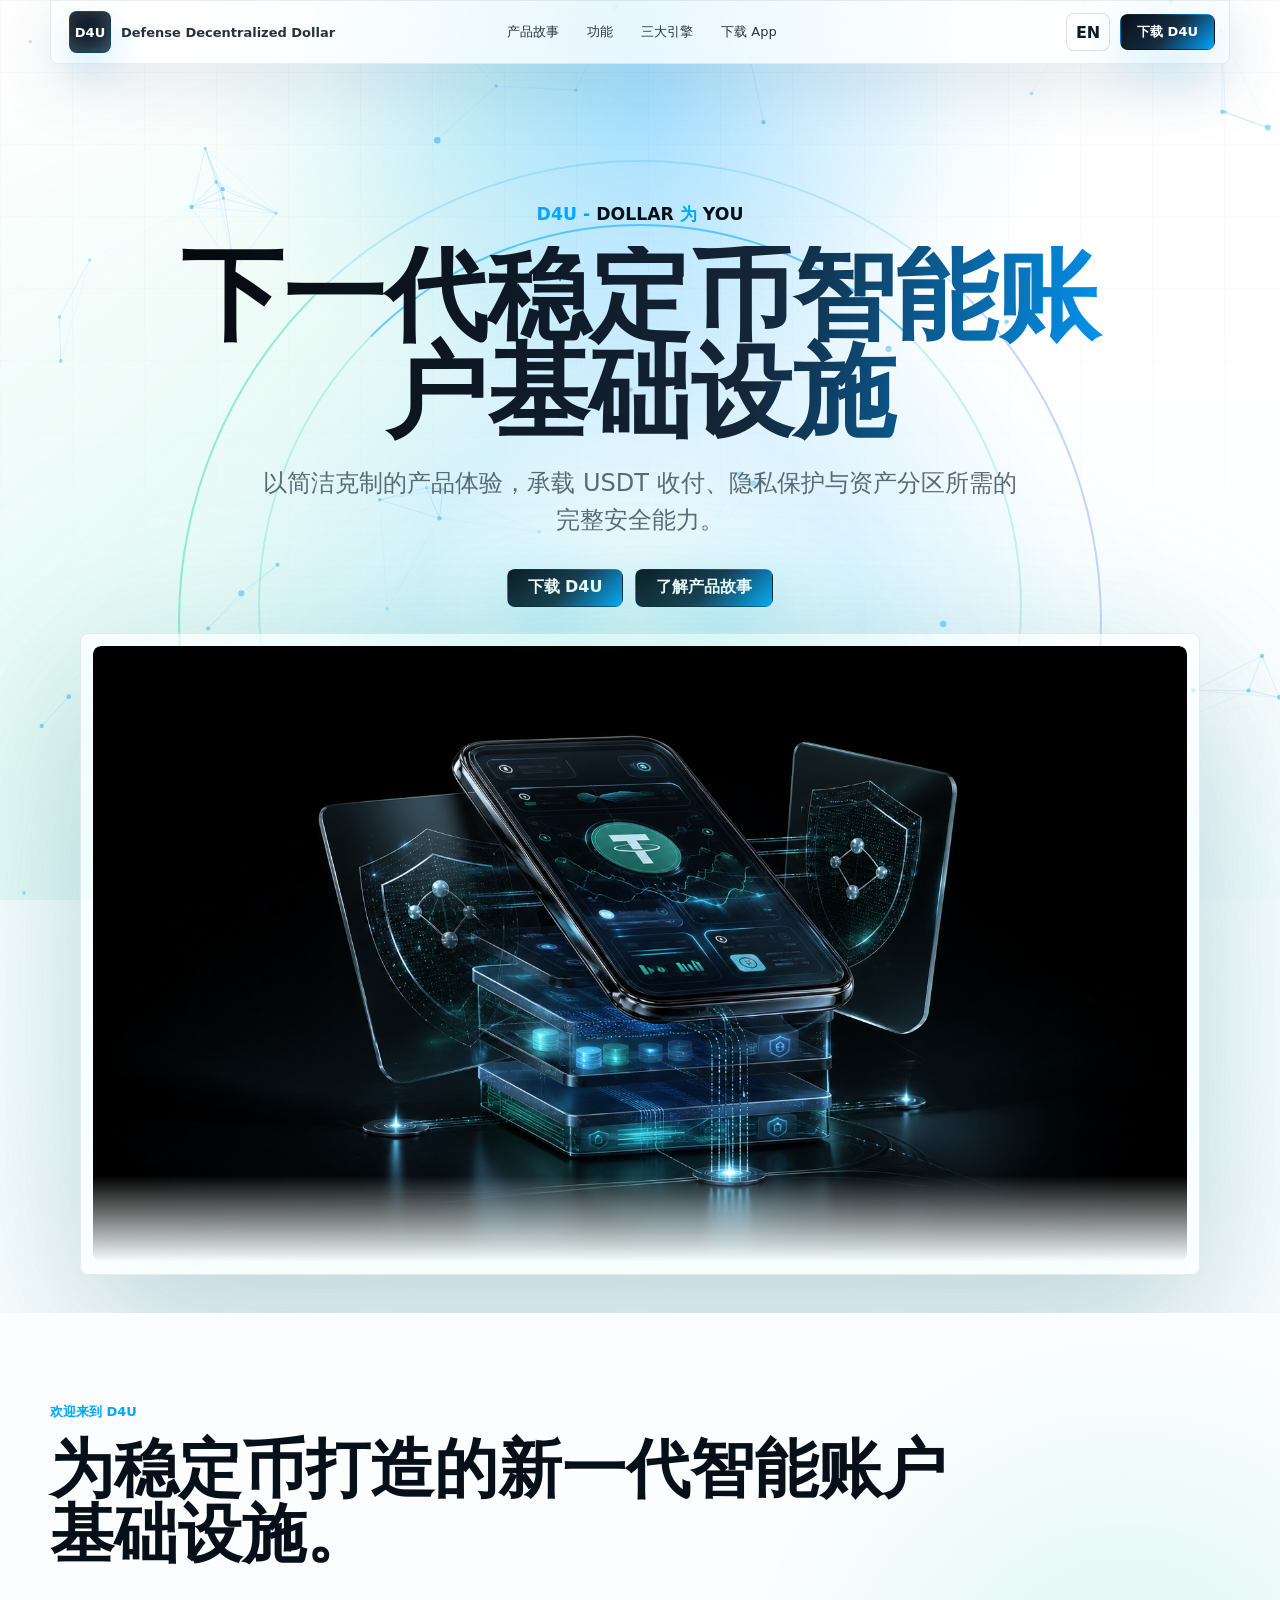
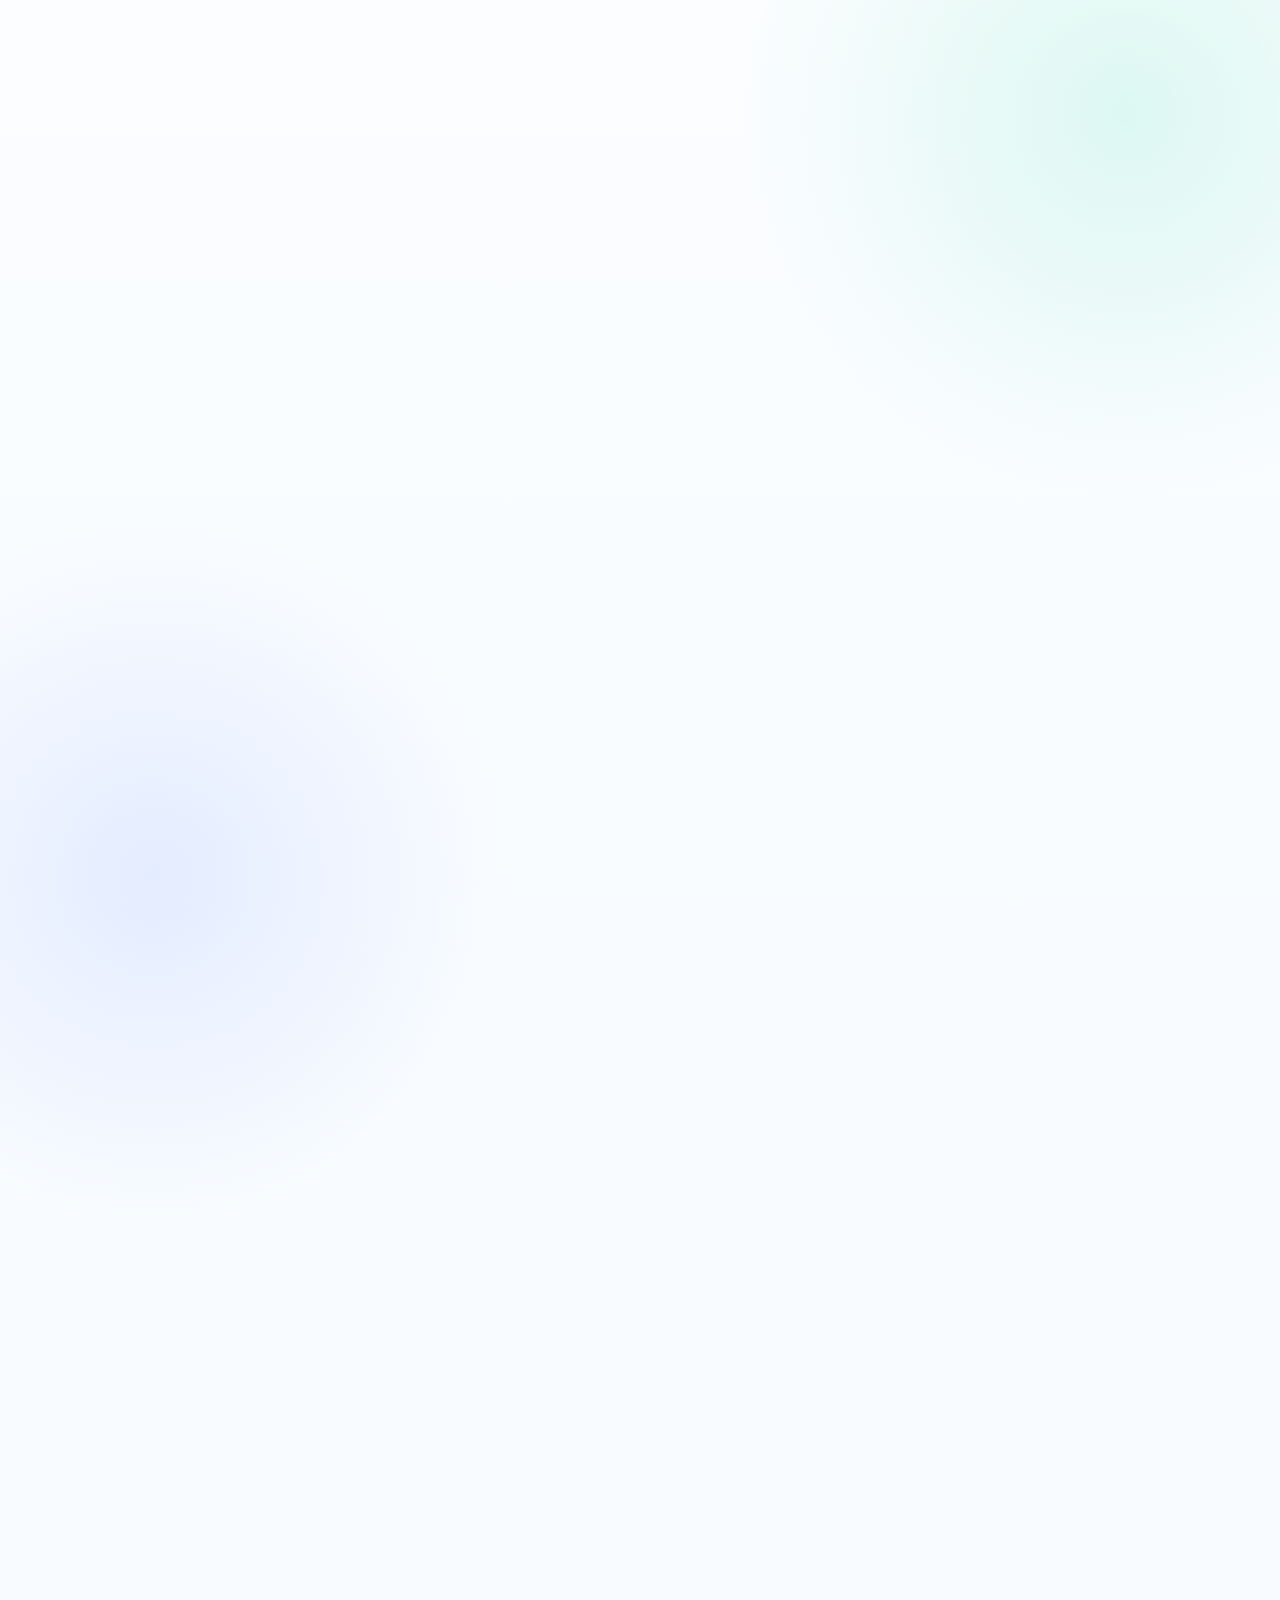
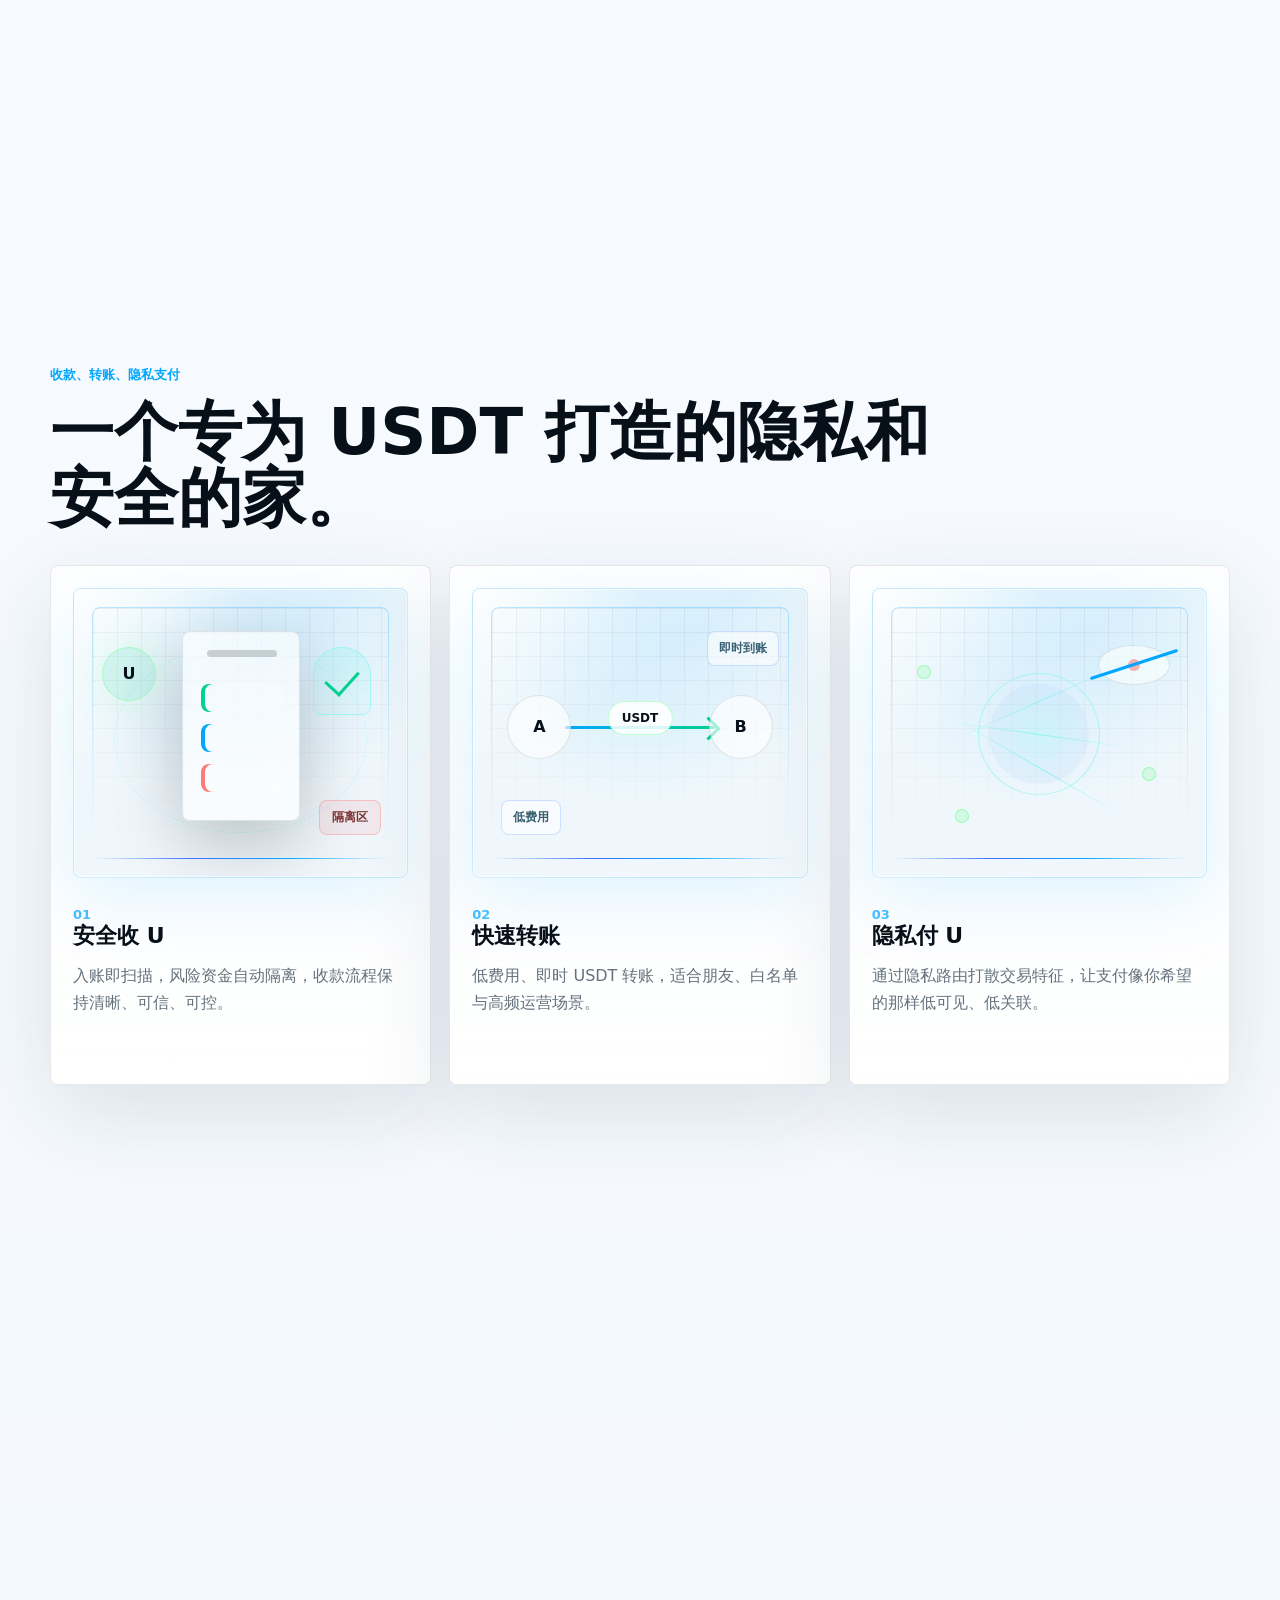
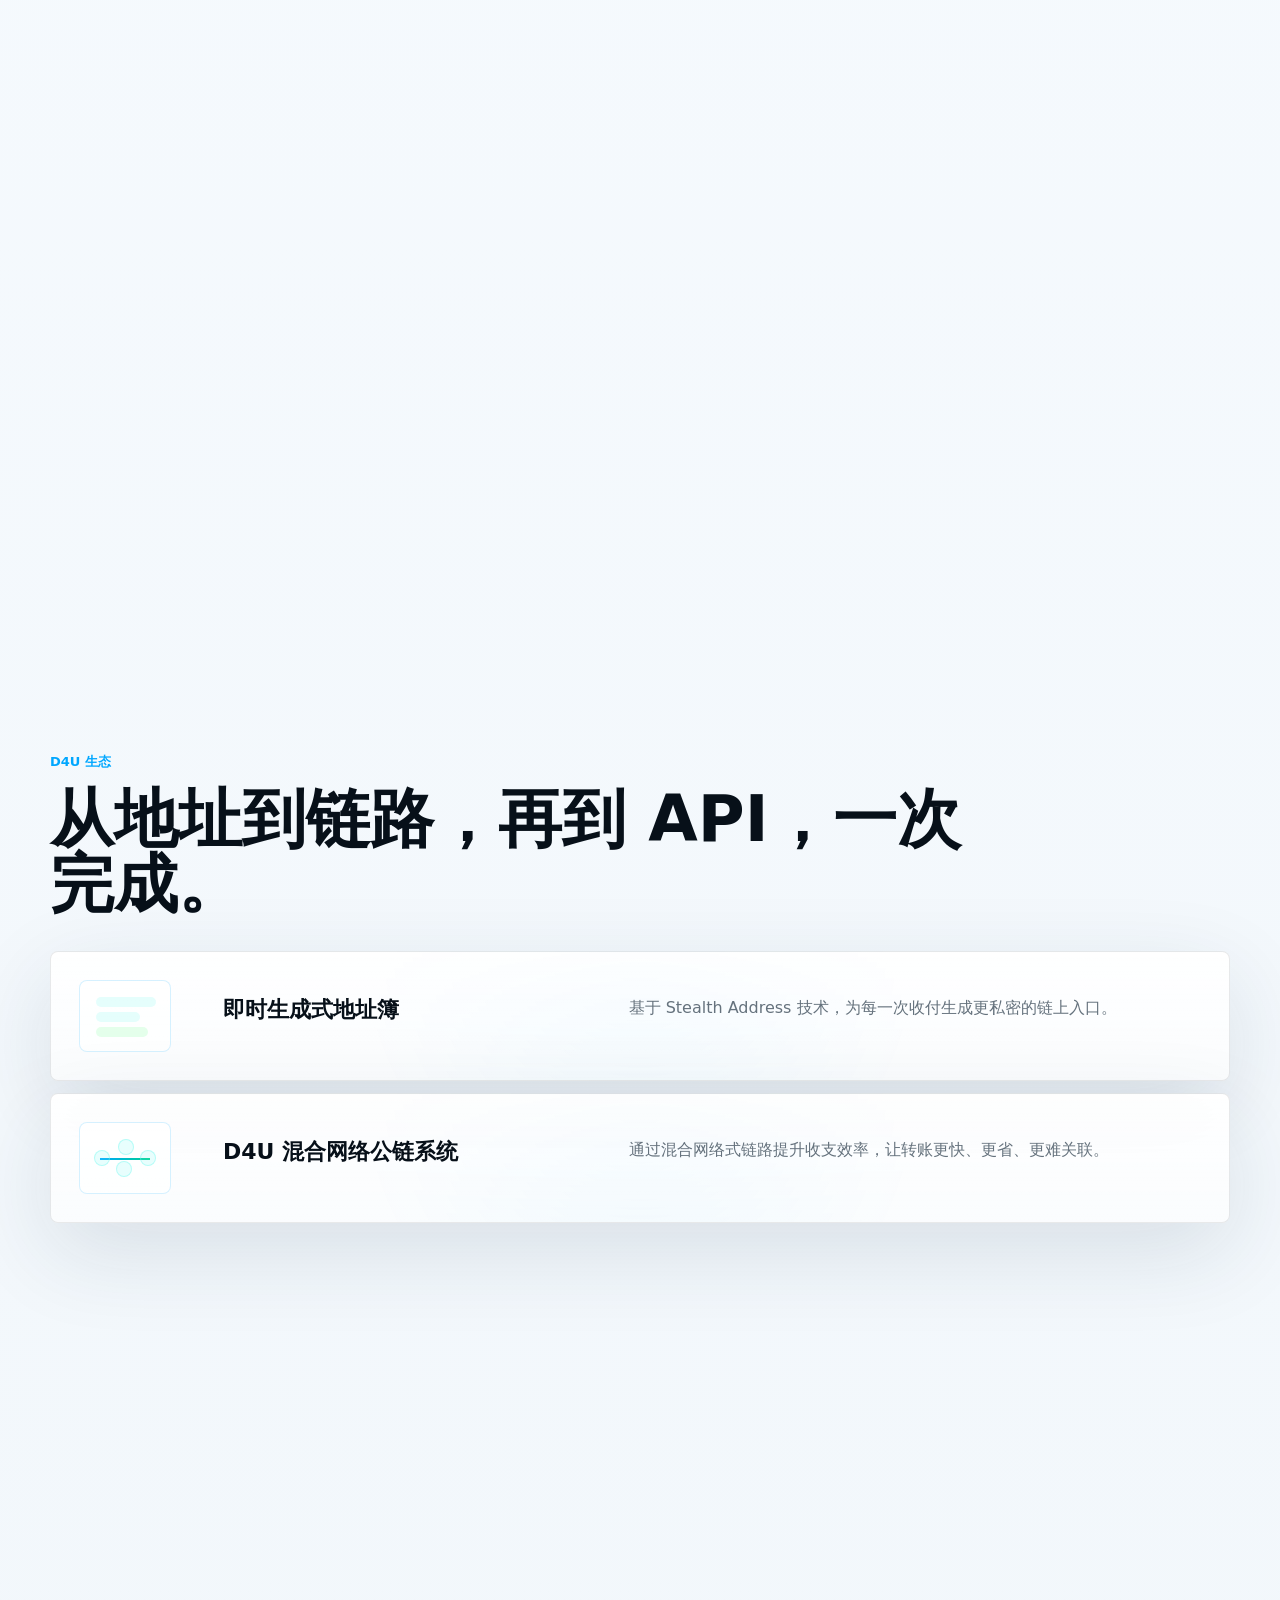
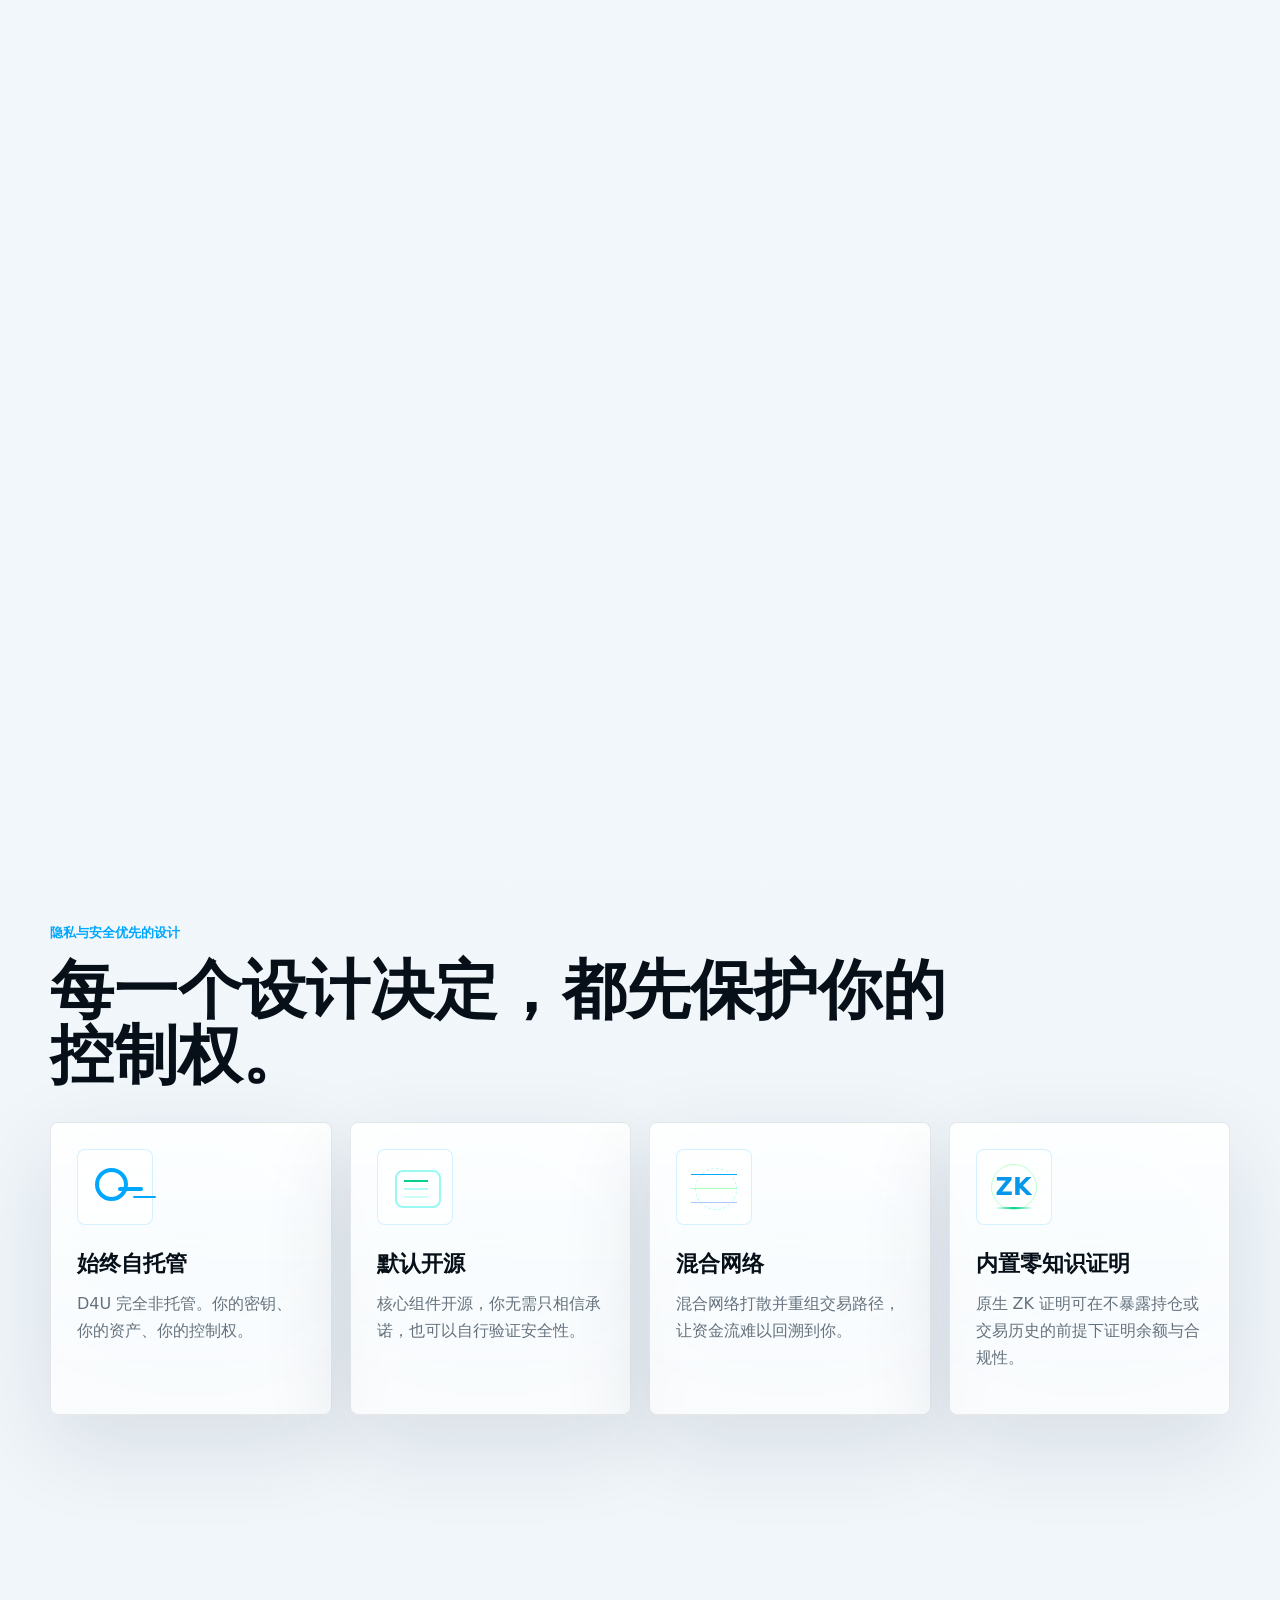
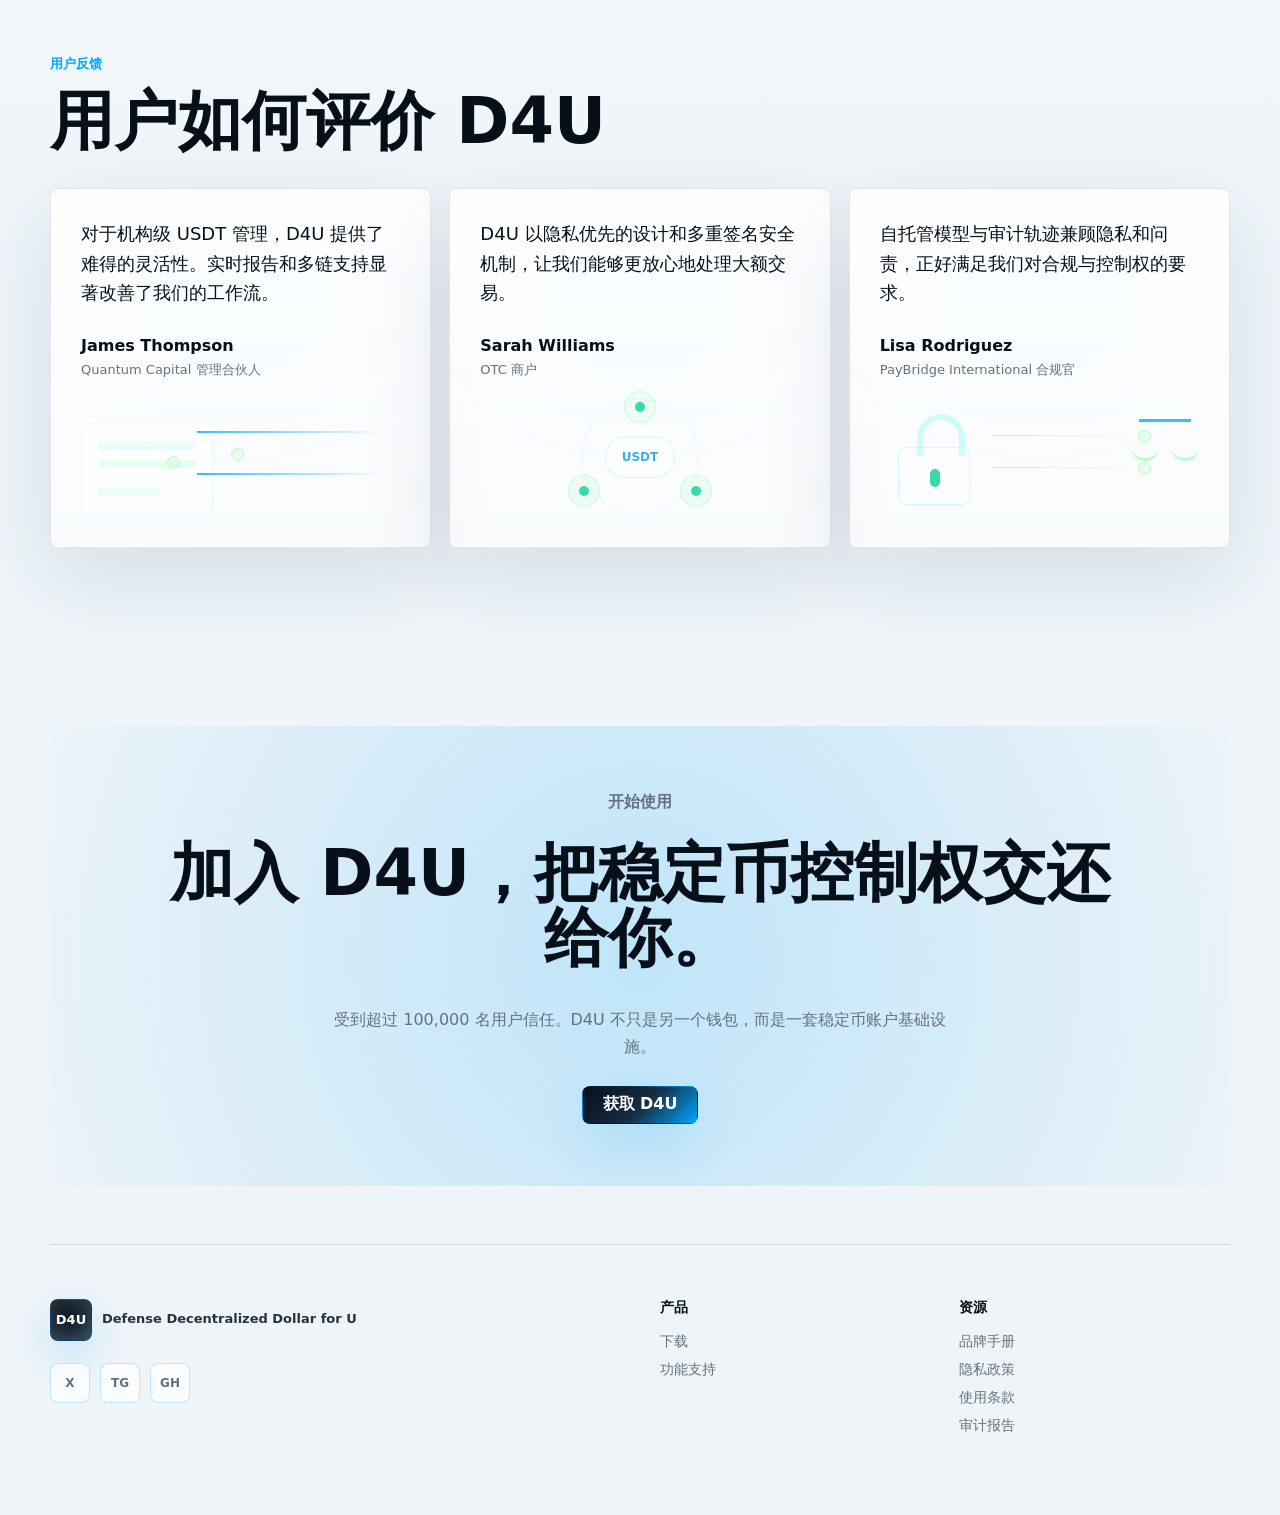
==== index.html @ b7f297d9 "Update" ====
<!doctype html>
<html lang="zh-CN">
  <head>
    <meta charset="UTF-8" />
    <meta name="viewport" content="width=device-width, initial-scale=1.0" />
    <meta
      name="description"
      content="D4U is a next-gen smart account infrastructure stack for stablecoins, built for private USDT receiving, sending, and secure asset partitioning."
    />
    <title>D4U - Smart Account Infrastructure for Stablecoins</title>
    <link rel="stylesheet" href="styles.css" />
  </head>
  <body>
    <header class="site-header" aria-label="Primary navigation">
      <a class="brand" href="#top" aria-label="D4U home">
        <span class="brand-mark">D4U</span>
        <span class="brand-copy">Defense Decentralized Dollar</span>
      </a>
      <nav class="nav-links" aria-label="Main menu">
        <a href="#story" data-i18n="nav.story">产品故事</a>
        <a href="#features" data-i18n="nav.features">功能</a>
        <a href="#engines" data-i18n="nav.engines">三大引擎</a>
        <a href="#download" data-i18n="nav.download">下载 app</a>
      </nav>
      <div class="nav-actions">
        <button class="lang-toggle" type="button" aria-label="Switch language">EN</button>
        <a class="button button-small" href="#download" data-i18n="cta.download">下载 D4U</a>
      </div>
    </header>

    <main id="top">
      <section class="hero" aria-labelledby="hero-title">
        <div class="hero-copy">
        <p class="eyebrow">
          D4U -
          <span class="rotator" data-words="Defense,Decentralized,Dollar">Defense</span>
          <span data-i18n="hero.for">For</span>
          <span class="rotator companion" data-words="USDT,USDT,You">USDT</span>
        </p>
          <h1 id="hero-title" data-i18n="hero.title">下一代稳定币智能账户基础设施</h1>
          <p class="hero-lede" data-i18n="hero.lede">
            像 Apple 官网一样简洁克制，却为 USDT 的隐私、安全与资产秩序提供一整套智能账户体验。
          </p>
          <div class="hero-actions">
            <a class="button" href="#download" data-i18n="cta.download">下载 D4U</a>
            <a class="button button-ghost" href="#story" data-i18n="cta.learn">了解产品故事</a>
          </div>
        </div>
        <div class="hero-visual" aria-label="D4U product preview">
          <img src="assets/d4u-hero.png" alt="D4U smart account product visual" />
        </div>
      </section>

      <section class="intro section" id="story" aria-labelledby="story-title">
        <p class="section-kicker" data-i18n="story.kicker">Welcome to D4U</p>
        <h2 id="story-title" data-i18n="story.title">
          The Next-Gen Smart Account Infrastructure Stack for Stablecoins.
        </h2>
        <div class="split-copy">
          <article>
            <div class="story-visual story-risk" aria-hidden="true">
              <div class="wallet-shell"></div>
              <div class="leak-line leak-one"></div>
              <div class="leak-line leak-two"></div>
              <div class="risk-dot risk-dot-a"></div>
              <div class="risk-dot risk-dot-b"></div>
              <div class="exposure-ring"></div>
            </div>
            <h3 data-i18n="story.problemTitle">传统钱包存在设计缺陷</h3>
            <p data-i18n="story.problem">
              传统 web3 钱包无法从根源保护你的 USDT 隐私和安全，钱包面临被污染与隐私暴露风险。
            </p>
          </article>
          <article>
            <div class="story-visual story-order" aria-hidden="true">
              <div class="order-core">D4U</div>
              <div class="order-lane lane-one"></div>
              <div class="order-lane lane-two"></div>
              <div class="proof-tile proof-a">ZK</div>
              <div class="proof-tile proof-b">NET</div>
              <div class="proof-tile proof-c">USDT</div>
            </div>
            <h3 data-i18n="story.solutionTitle">D4U 不只是钱包</h3>
            <p data-i18n="story.solution">
              得益于去中心化设计、D4U 混合网络技术和零知识证明，D4U 重新构建了 USDT 的使用秩序。
            </p>
          </article>
        </div>
      </section>

      <section class="metrics" aria-label="Trusted by worldwide users">
        <div class="metric">
          <strong>200,000</strong>
          <span data-i18n="metrics.users">Users</span>
        </div>
        <div class="metric">
          <strong>70+</strong>
          <span data-i18n="metrics.countries">Supported countries</span>
        </div>
        <div class="metric">
          <strong>$5B+</strong>
          <span data-i18n="metrics.secured">Total value secured</span>
        </div>
        <div class="metric">
          <strong>$50M+</strong>
          <span data-i18n="metrics.daily">Daily processed</span>
        </div>
      </section>

      <section class="privacy-action section" id="privacy-action" aria-labelledby="privacy-action-title">
        <div class="privacy-action-copy">
          <p class="section-kicker" data-i18n="privacyAction.kicker">Privacy transfer demo</p>
          <h2 id="privacy-action-title" data-i18n="privacyAction.title">把隐私转账过程，直接展示给用户看。</h2>
          <p data-i18n="privacyAction.copy">
            两端聊天、端到端加密通道、USDT 转账卡片和隐私保护状态，在一个高可信的产品演示画面里完成。
          </p>
        </div>
        <div class="privacy-stage" aria-label="D4U privacy transfer in action">
          <div class="privacy-orbit orbit-a"></div>
          <div class="privacy-orbit orbit-b"></div>
          <div class="privacy-beam"></div>
          <img src="assets/privacy-action.png" alt="D4U privacy transfer demo between sender and receiver" />
          <div class="privacy-chip chip-left" data-i18n="privacyAction.chipLeft">E2E Encrypted</div>
          <div class="privacy-chip chip-right" data-i18n="privacyAction.chipRight">ZK Protected</div>
          <div class="privacy-spark spark-a"></div>
          <div class="privacy-spark spark-b"></div>
          <div class="privacy-spark spark-c"></div>
        </div>
      </section>

      <section class="section" id="features" aria-labelledby="features-title">
        <p class="section-kicker" data-i18n="features.kicker">Receive. Send. Safe & Save.</p>
        <h2 id="features-title" data-i18n="features.title">一个专为 USDT 打造的隐私和安全的家。</h2>
        <div class="feature-grid">
          <article class="feature-card">
            <div class="feature-visual receive" aria-hidden="true">
              <div class="visual-orbit"></div>
              <div class="visual-phone">
                <span class="phone-bar"></span>
                <span class="risk-list risk-safe"></span>
                <span class="risk-list risk-watch"></span>
                <span class="risk-list risk-block"></span>
              </div>
              <div class="visual-token token-in">U</div>
              <div class="visual-shield"></div>
              <div class="visual-vault" data-i18n="features.visualVault">隔离区</div>
            </div>
            <span class="card-index">01</span>
            <h3 data-i18n="features.receiveTitle">安全收 U</h3>
            <p data-i18n="features.receive">入账即扫描，风险资金自动隔离，收款流程保持清晰、可信、可控。</p>
          </article>
          <article class="feature-card">
            <div class="feature-visual send" aria-hidden="true">
              <div class="transfer-node node-left">A</div>
              <div class="transfer-node node-right">B</div>
              <div class="transfer-line"></div>
              <div class="speed-token">USDT</div>
              <div class="fee-chip" data-i18n="features.visualFee">低费用</div>
              <div class="instant-chip" data-i18n="features.visualInstant">即时到账</div>
            </div>
            <span class="card-index">02</span>
            <h3 data-i18n="features.sendTitle">快速转账</h3>
            <p data-i18n="features.send">低费用、即时 USDT 转账，适合朋友、白名单与高频运营场景。</p>
          </article>
          <article class="feature-card">
            <div class="feature-visual private" aria-hidden="true">
              <div class="privacy-core"></div>
              <div class="privacy-route route-one"></div>
              <div class="privacy-route route-two"></div>
              <div class="privacy-route route-three"></div>
              <div class="privacy-node node-a"></div>
              <div class="privacy-node node-b"></div>
              <div class="privacy-node node-c"></div>
              <div class="privacy-eye"></div>
              <div class="privacy-mask"></div>
            </div>
            <span class="card-index">03</span>
            <h3 data-i18n="features.privateTitle">隐私付 U</h3>
            <p data-i18n="features.private">通过隐私路由打散交易特征，让支付像你希望的那样低可见、低关联。</p>
          </article>
        </div>
      </section>

      <section class="section engine-section" id="engines" aria-labelledby="engines-title">
        <p class="section-kicker" data-i18n="engines.kicker">Multi-layered Privacy & Security Architectures</p>
        <h2 id="engines-title" data-i18n="engines.title">三大核心引擎，为 USDT 账户建立秩序。</h2>
        <div class="engine-grid">
          <article class="engine-card">
            <span class="engine-icon">S</span>
            <div class="engine-visual engine-sentry" aria-hidden="true">
              <div class="sentry-radar"></div>
              <div class="sentry-scan"></div>
              <div class="sentry-alert alert-one"></div>
              <div class="sentry-alert alert-two"></div>
            </div>
            <h3>D4U Sentry Engine</h3>
            <p data-i18n="engines.sentry">毫秒级 KYT 检测、16 层风险维度与三级智能预警，入账即扫描。</p>
            <ul>
              <li data-i18n="engines.sentry1">Real-time monitoring</li>
              <li data-i18n="engines.sentry2">16-layer protection</li>
              <li data-i18n="engines.sentry3">Intelligent alerts</li>
            </ul>
          </article>
          <article class="engine-card prominent">
            <span class="engine-icon">C</span>
            <div class="engine-visual engine-cloak" aria-hidden="true">
              <div class="cloak-path path-a"></div>
              <div class="cloak-path path-b"></div>
              <div class="cloak-path path-c"></div>
              <div class="cloak-node cloak-a"></div>
              <div class="cloak-node cloak-b"></div>
              <div class="metadata-zero">0</div>
            </div>
            <h3>D4U Cloak Mode</h3>
            <p data-i18n="engines.cloak">零痕迹支付系统通过路径混淆、元数据清零和地址轮换切断地址关联。</p>
            <ul>
              <li data-i18n="engines.cloak1">Path obfuscation</li>
              <li data-i18n="engines.cloak2">Metadata zeroing</li>
              <li data-i18n="engines.cloak3">Address rotation</li>
            </ul>
          </article>
          <article class="engine-card">
            <span class="engine-icon">P</span>
            <div class="engine-visual engine-partition" aria-hidden="true">
              <div class="partition-tier reserve"></div>
              <div class="partition-tier flow"></div>
              <div class="partition-tier watch"></div>
            </div>
            <h3>D4U Asset Partition</h3>
            <p data-i18n="engines.partition">核心储备区、流动区、观察区分层管理，避免可疑资产污染主账户。</p>
            <ul>
              <li data-i18n="engines.partition1">Core Reserve</li>
              <li data-i18n="engines.partition2">Flow Zone</li>
              <li data-i18n="engines.partition3">Watch Zone</li>
            </ul>
          </article>
        </div>
      </section>

      <section class="section ecosystem" aria-labelledby="ecosystem-title">
        <p class="section-kicker" data-i18n="ecosystem.kicker">D4U Ecosystem</p>
        <h2 id="ecosystem-title" data-i18n="ecosystem.title">从地址到链路，再到 API，一次完成。</h2>
        <div class="ecosystem-list">
          <article>
            <div class="ecosystem-visual eco-address" aria-hidden="true">
              <span></span><span></span><span></span>
            </div>
            <h3 data-i18n="ecosystem.addressTitle">即时生成式地址簿</h3>
            <p data-i18n="ecosystem.address">基于 Stealth Address 技术，您的链上隐私得以实现。</p>
          </article>
          <article>
            <div class="ecosystem-visual eco-chain" aria-hidden="true">
              <span></span><span></span><span></span><span></span>
            </div>
            <h3 data-i18n="ecosystem.chainTitle">D4U 混合网络公链系统</h3>
            <p data-i18n="ecosystem.chain">强大的混合网络式公链系统，收支更快速、更高效、更省钱。</p>
          </article>
          <article>
            <div class="ecosystem-visual eco-api" aria-hidden="true">
              <span>API</span><span>SDK</span>
            </div>
            <h3 data-i18n="ecosystem.apiTitle">D4U API & SDK</h3>
            <p data-i18n="ecosystem.api">实时监控、智能预警、隐形支付、资金分层，一次集成。</p>
          </article>
        </div>
      </section>

      <section class="trust-band" aria-label="Trust indicators">
        <div class="trust-header">
          <div class="trust-heading">
            <p class="section-kicker" data-i18n="trust.kicker">Trust & Backing</p>
            <h2 data-i18n="trust.title">Audited security, backed by people who understand infrastructure.</h2>
            <p data-i18n="trust.copy">
              D4U is built for serious USDT flows, with security review, ZK architecture, and long-term ecosystem support at the foundation.
            </p>
          </div>
          <div class="trust-visual" aria-hidden="true">
            <div class="trust-core">D4U</div>
            <div class="trust-ring ring-a"></div>
            <div class="trust-ring ring-b"></div>
            <div class="trust-node audit-node">Audit</div>
            <div class="trust-node zk-node">ZK</div>
            <div class="trust-node net-node">Net</div>
            <div class="trust-node usdt-node">USDT</div>
          </div>
        </div>
        <div class="trust-item trust-audit">
          <span class="trust-icon" aria-hidden="true">✓</span>
          <div class="trust-copy">
            <span data-i18n="trust.audit">Trustworthy</span>
            <strong>CertiK / PeckShield / ZK Architecture</strong>
            <ul class="trust-tags">
              <li data-i18n="trust.auditTag1">Security review</li>
              <li data-i18n="trust.auditTag2">ZK design</li>
              <li data-i18n="trust.auditTag3">Risk controls</li>
            </ul>
          </div>
        </div>
        <div class="trust-item trust-backing">
          <span class="trust-icon" aria-hidden="true">+</span>
          <div class="trust-copy">
            <span data-i18n="trust.backed">Backed by top investors</span>
            <strong>Vitalik / A16z / Paradigm / Coinbase Ventures</strong>
            <ul class="trust-tags">
              <li data-i18n="trust.backTag1">Long-term capital</li>
              <li data-i18n="trust.backTag2">Crypto-native network</li>
              <li data-i18n="trust.backTag3">Infrastructure focus</li>
            </ul>
          </div>
        </div>
      </section>

      <section class="section security" aria-labelledby="security-title">
        <p class="section-kicker" data-i18n="security.kicker">Privacy- and security-driven design</p>
        <h2 id="security-title" data-i18n="security.title">每一个设计决定，都先保护你的控制权。</h2>
        <div class="security-grid">
          <article>
            <div class="security-visual security-key" aria-hidden="true"></div>
            <h3 data-i18n="security.selfTitle">Self-Custody, Always</h3>
            <p data-i18n="security.self">D4U 完全非托管。你的密钥、你的资产、你的控制权。</p>
          </article>
          <article>
            <div class="security-visual security-open" aria-hidden="true"></div>
            <h3 data-i18n="security.openTitle">Open Source by Default</h3>
            <p data-i18n="security.open">核心组件开源，你无需只相信承诺，也可以自行验证安全性。</p>
          </article>
          <article>
            <div class="security-visual security-mix" aria-hidden="true"></div>
            <h3 data-i18n="security.mixnetTitle">Hybrid Mixnet</h3>
            <p data-i18n="security.mixnet">混合网络打散并重组交易路径，让资金流难以回溯到你。</p>
          </article>
          <article>
            <div class="security-visual security-zk" aria-hidden="true">ZK</div>
            <h3 data-i18n="security.zkTitle">Zero-Knowledge Built In</h3>
            <p data-i18n="security.zk">原生 ZK 证明可在不暴露持仓或交易历史的前提下证明余额与合规性。</p>
          </article>
        </div>
      </section>

      <section class="section feedback" aria-labelledby="feedback-title">
        <p class="section-kicker" data-i18n="feedback.kicker">Feedback</p>
        <h2 id="feedback-title" data-i18n="feedback.title">How users say about us</h2>
        <div class="quote-grid">
          <figure>
            <div class="quote-visual quote-institution" aria-hidden="true">
              <div class="report-panel"></div>
              <div class="chain-row row-one"></div>
              <div class="chain-row row-two"></div>
              <div class="flow-spark spark-a"></div>
              <div class="flow-spark spark-b"></div>
            </div>
            <blockquote data-i18n="feedback.quote1">
              For institutional USDT management, D4U offers unmatched flexibility. Real-time reporting and multi-chain support have transformed our workflow.
            </blockquote>
            <figcaption>James Thompson <span data-i18n="feedback.role1">Managing Partner, Quantum Capital</span></figcaption>
          </figure>
          <figure>
            <div class="quote-visual quote-privacy" aria-hidden="true">
              <div class="multi-sig-ring"></div>
              <div class="signature-dot sig-a"></div>
              <div class="signature-dot sig-b"></div>
              <div class="signature-dot sig-c"></div>
              <div class="private-volume">USDT</div>
            </div>
            <blockquote data-i18n="feedback.quote2">
              D4U's privacy-first design and multi-signature security give us confidence to handle large-volume transactions with discretion.
            </blockquote>
            <figcaption>Sarah Williams <span data-i18n="feedback.role2">OTC Merchant</span></figcaption>
          </figure>
          <figure>
            <div class="quote-visual quote-audit" aria-hidden="true">
              <div class="custody-lock"></div>
              <div class="audit-trail trail-one"></div>
              <div class="audit-trail trail-two"></div>
              <div class="balance-scale"></div>
            </div>
            <blockquote data-i18n="feedback.quote3">
              The self-custody model and audit trail create the perfect balance of privacy and accountability.
            </blockquote>
            <figcaption>Lisa Rodriguez <span data-i18n="feedback.role3">Compliance Officer, PayBridge International</span></figcaption>
          </figure>
        </div>
      </section>

      <section class="download section" id="download" aria-labelledby="download-title">
        <p class="section-kicker" data-i18n="download.kicker">Get Started</p>
        <h2 id="download-title" data-i18n="download.title">Join D4U, Defense Decentralized Dollar for You.</h2>
        <p data-i18n="download.copy">Trusted by a community of 100,000 users, more than another wallet.</p>
        <a class="button" href="#" data-i18n="download.button">Get D4U</a>
      </section>
    </main>

    <footer class="site-footer">
      <div>
        <a class="brand footer-brand" href="#top">
          <span class="brand-mark">D4U</span>
          <span class="brand-copy">Defense Decentralized Dollar for U</span>
        </a>
        <div class="socials" aria-label="Social links">
          <a href="#" aria-label="X">X</a>
          <a href="#" aria-label="Telegram">TG</a>
          <a href="#" aria-label="GitHub">GH</a>
        </div>
      </div>
      <div class="footer-links">
        <div>
          <h3 data-i18n="footer.products">Products</h3>
          <a href="#download" data-i18n="footer.download">Download</a>
          <a href="#features" data-i18n="footer.support">Support</a>
        </div>
        <div>
          <h3 data-i18n="footer.resource">Resource</h3>
          <a href="#" data-i18n="footer.brand">Brand book</a>
          <a href="#" data-i18n="footer.privacy">Privacy policy</a>
          <a href="#" data-i18n="footer.terms">Terms of use</a>
          <a href="#" data-i18n="footer.audit">Audit report</a>
        </div>
      </div>
    </footer>

    <script src="script.js"></script>
  </body>
</html>
---- styles.css ----
:root {
  color-scheme: dark;
  --bg: #050607;
  --bg-soft: #0b1114;
  --text: #f5f7f8;
  --muted: #9ba7ad;
  --line: rgba(255, 255, 255, 0.12);
  --line-strong: rgba(125, 241, 232, 0.28);
  --cyan: #72f7ee;
  --green: #7cff9d;
  --blue: #77a7ff;
  --silver: #d6dde2;
  --glass: rgba(255, 255, 255, 0.055);
  --shadow: 0 30px 110px rgba(19, 244, 219, 0.13);
  --radius: 8px;
}

* {
  box-sizing: border-box;
}

html {
  scroll-behavior: smooth;
}

body {
  margin: 0;
  min-width: 320px;
  background:
    radial-gradient(circle at 50% -10%, rgba(106, 247, 237, 0.2), transparent 34rem),
    radial-gradient(circle at 100% 20%, rgba(91, 116, 255, 0.13), transparent 24rem),
    linear-gradient(180deg, #020303 0%, var(--bg) 42%, #030404 100%);
  color: var(--text);
  font-family: Inter, "Noto Sans SC", system-ui, -apple-system, BlinkMacSystemFont, "Segoe UI", sans-serif;
  letter-spacing: 0;
}

body::after {
  position: fixed;
  inset: 0;
  z-index: -1;
  pointer-events: none;
  content: "";
  background:
    radial-gradient(circle at var(--cursor-x, 50%) var(--cursor-y, 12%), rgba(114, 247, 238, 0.12), transparent 18rem),
    linear-gradient(120deg, transparent 20%, rgba(255, 255, 255, 0.025) 42%, transparent 64%);
  opacity: 0.72;
}

body::before {
  position: fixed;
  inset: 0;
  z-index: -2;
  pointer-events: none;
  content: "";
  background-image:
    linear-gradient(rgba(255, 255, 255, 0.035) 1px, transparent 1px),
    linear-gradient(90deg, rgba(255, 255, 255, 0.035) 1px, transparent 1px);
  background-size: 72px 72px;
  mask-image: linear-gradient(to bottom, rgba(0, 0, 0, 0.72), transparent 78%);
  animation: gridDrift 22s linear infinite;
}

a {
  color: inherit;
  text-decoration: none;
}

img {
  display: block;
  max-width: 100%;
}

.site-header {
  position: fixed;
  top: 0;
  left: 50%;
  z-index: 20;
  display: grid;
  width: min(1180px, calc(100% - 32px));
  height: 64px;
  grid-template-columns: 1fr auto 1fr;
  align-items: center;
  padding: 0 14px 0 18px;
  border: 1px solid rgba(255, 255, 255, 0.08);
  border-radius: 0 0 var(--radius) var(--radius);
  background: rgba(5, 7, 8, 0.72);
  backdrop-filter: blur(22px);
  transform: translateX(-50%);
  animation: headerDrop 780ms cubic-bezier(0.2, 0.8, 0.2, 1) both;
}

.brand {
  display: inline-flex;
  align-items: center;
  gap: 10px;
  min-width: 0;
}

.brand-mark {
  display: inline-grid;
  width: 42px;
  height: 42px;
  place-items: center;
  border: 1px solid rgba(114, 247, 238, 0.42);
  border-radius: 8px;
  background: linear-gradient(145deg, rgba(114, 247, 238, 0.18), rgba(119, 167, 255, 0.08));
  color: #fff;
  font-size: 13px;
  font-weight: 800;
  box-shadow: inset 0 0 22px rgba(114, 247, 238, 0.12);
  animation: markPulse 4s ease-in-out infinite;
}

.brand-copy {
  overflow: hidden;
  color: var(--silver);
  font-size: 13px;
  font-weight: 600;
  text-overflow: ellipsis;
  white-space: nowrap;
}

.nav-links,
.nav-actions,
.hero-actions,
.socials {
  display: flex;
  align-items: center;
}

.nav-links {
  gap: 28px;
  color: rgba(245, 247, 248, 0.82);
  font-size: 13px;
}

.nav-links a {
  transition: color 180ms ease;
}

.nav-links a:hover {
  color: #fff;
}

.nav-actions {
  justify-content: flex-end;
  gap: 10px;
}

.lang-toggle,
.button {
  min-height: 38px;
  border: 1px solid var(--line);
  border-radius: 8px;
  font: inherit;
  font-weight: 700;
}

.lang-toggle {
  width: 44px;
  background: rgba(255, 255, 255, 0.04);
  color: var(--silver);
  cursor: pointer;
}

.button {
  display: inline-flex;
  position: relative;
  overflow: hidden;
  align-items: center;
  justify-content: center;
  padding: 0 20px;
  background: linear-gradient(135deg, #f7ffff, #8dfcf3 54%, #86ffad);
  color: #061010;
  box-shadow: 0 14px 44px rgba(114, 247, 238, 0.24);
  transition: transform 180ms ease, box-shadow 180ms ease;
}

.button::before {
  position: absolute;
  inset: 0;
  content: "";
  background: linear-gradient(110deg, transparent 0%, rgba(255, 255, 255, 0.45) 45%, transparent 62%);
  transform: translateX(-130%);
  transition: transform 520ms ease;
}

.button:hover {
  box-shadow: 0 18px 58px rgba(114, 247, 238, 0.32);
  transform: translateY(-1px);
}

.button:hover::before {
  transform: translateX(130%);
}

.button-small {
  min-height: 36px;
  padding: 0 16px;
  font-size: 13px;
}

.button-ghost {
  background: rgba(255, 255, 255, 0.045);
  color: var(--text);
  box-shadow: none;
}

.hero {
  display: grid;
  min-height: 100svh;
  grid-template-rows: auto 1fr;
  align-items: end;
  padding: 132px 20px 38px;
  overflow: hidden;
}

.hero-copy {
  width: min(980px, 100%);
  margin: 0 auto;
  text-align: center;
  animation: heroTextIn 980ms cubic-bezier(0.2, 0.8, 0.2, 1) 120ms both;
}

.eyebrow,
.section-kicker {
  margin: 0 0 16px;
  color: var(--cyan);
  font-size: 13px;
  font-weight: 800;
  text-transform: uppercase;
}

.eyebrow {
  margin-bottom: 20px;
  font-size: clamp(15px, 1.35vw, 18px);
  font-weight: 900;
}

.rotator {
  display: inline-block;
  min-width: 0;
  color: #fff;
  text-align: left;
  transition: filter 260ms ease, opacity 260ms ease, transform 260ms ease;
}

.rotator.is-changing {
  filter: blur(6px);
  opacity: 0;
  transform: translateY(-8px);
}

.companion {
  min-width: 0;
}

h1,
h2,
h3,
p {
  margin-top: 0;
}

h1 {
  width: min(980px, 100%);
  margin: 0 auto;
  font-size: clamp(48px, 8vw, 112px);
  font-weight: 900;
  line-height: 0.95;
  background: linear-gradient(180deg, #fff 0%, #f6fbfb 52%, #9fa9ae 100%);
  -webkit-background-clip: text;
  background-clip: text;
  color: transparent;
}

.hero-lede {
  width: min(760px, 100%);
  margin: 24px auto 0;
  color: rgba(245, 247, 248, 0.72);
  font-size: clamp(17px, 2vw, 24px);
  line-height: 1.55;
}

.hero-actions {
  justify-content: center;
  gap: 12px;
  margin-top: 30px;
  flex-wrap: wrap;
}

.hero-visual {
  position: relative;
  width: min(1080px, 100%);
  margin: 12px auto 0;
  filter: drop-shadow(0 42px 120px rgba(114, 247, 238, 0.24));
  animation: heroVisualIn 1100ms cubic-bezier(0.2, 0.8, 0.2, 1) 360ms both, heroFloat 7s ease-in-out 1.4s infinite;
}

.hero-visual::before {
  position: absolute;
  inset: 10% 6%;
  z-index: -1;
  content: "";
  border-radius: 50%;
  background: radial-gradient(circle, rgba(114, 247, 238, 0.28), transparent 58%);
  filter: blur(44px);
  animation: haloBreath 5.5s ease-in-out infinite;
}

.hero-visual img {
  width: 100%;
  border-radius: 8px;
  object-fit: cover;
  mask-image: linear-gradient(to bottom, #000 78%, transparent 100%);
}

.section {
  width: min(1180px, calc(100% - 40px));
  margin: 0 auto;
  padding: 120px 0;
}

.intro {
  padding-top: 90px;
}

.section h2 {
  max-width: 940px;
  margin-bottom: 34px;
  font-size: clamp(36px, 5vw, 76px);
  font-weight: 900;
  line-height: 1.02;
}

.split-copy {
  display: grid;
  grid-template-columns: repeat(2, minmax(0, 1fr));
  gap: 22px;
}

.split-copy article,
.feature-card,
.engine-card,
.ecosystem-list article,
.security-grid article,
.quote-grid figure {
  position: relative;
  overflow: hidden;
  border: 1px solid var(--line);
  border-radius: var(--radius);
  background: linear-gradient(180deg, rgba(255, 255, 255, 0.07), rgba(255, 255, 255, 0.025));
  box-shadow: var(--shadow);
  transition: border-color 240ms ease, box-shadow 240ms ease, transform 240ms ease;
}

.split-copy article::before,
.feature-card::before,
.engine-card::before,
.ecosystem-list article::before,
.security-grid article::before,
.quote-grid figure::before {
  position: absolute;
  inset: 0;
  pointer-events: none;
  content: "";
  background: linear-gradient(110deg, transparent 15%, rgba(114, 247, 238, 0.13), transparent 45%);
  opacity: 0;
  transform: translateX(-60%);
  transition: opacity 240ms ease, transform 700ms ease;
}

.split-copy article:hover,
.feature-card:hover,
.engine-card:hover,
.ecosystem-list article:hover,
.security-grid article:hover,
.quote-grid figure:hover {
  border-color: var(--line-strong);
  box-shadow: 0 34px 130px rgba(19, 244, 219, 0.18);
  transform: translateY(-5px);
}

.split-copy article:hover::before,
.feature-card:hover::before,
.engine-card:hover::before,
.ecosystem-list article:hover::before,
.security-grid article:hover::before,
.quote-grid figure:hover::before {
  opacity: 1;
  transform: translateX(70%);
}

.split-copy article {
  min-height: 260px;
  padding: 34px;
}

.story-visual {
  position: absolute;
  right: 26px;
  bottom: 22px;
  width: 180px;
  height: 118px;
  opacity: 0.82;
}

.story-visual > div {
  position: absolute;
}

.wallet-shell {
  left: 18px;
  top: 32px;
  width: 96px;
  height: 62px;
  border: 1px solid rgba(255, 123, 123, 0.34);
  border-radius: 8px;
  background: linear-gradient(180deg, rgba(255, 123, 123, 0.12), rgba(255, 255, 255, 0.04));
}

.wallet-shell::before,
.wallet-shell::after {
  position: absolute;
  content: "";
}

.wallet-shell::before {
  left: 14px;
  right: 14px;
  top: 18px;
  height: 1px;
  background: rgba(255, 123, 123, 0.52);
  box-shadow: 0 16px 0 rgba(255, 123, 123, 0.34);
}

.wallet-shell::after {
  right: -8px;
  top: 22px;
  width: 18px;
  height: 18px;
  border: 1px solid rgba(255, 123, 123, 0.34);
  border-radius: 50%;
  background: rgba(255, 123, 123, 0.16);
}

.leak-line {
  height: 1px;
  background: linear-gradient(90deg, rgba(255, 123, 123, 0.8), transparent);
  transform-origin: left center;
}

.leak-one {
  left: 106px;
  top: 42px;
  width: 58px;
  transform: rotate(-28deg);
}

.leak-two {
  left: 94px;
  top: 82px;
  width: 74px;
  transform: rotate(20deg);
}

.risk-dot {
  width: 12px;
  height: 12px;
  border-radius: 50%;
  background: rgba(255, 123, 123, 0.32);
  box-shadow: 0 0 24px rgba(255, 123, 123, 0.32);
  animation: routePulse 2.8s ease-in-out infinite;
}

.risk-dot-a {
  right: 18px;
  top: 20px;
}

.risk-dot-b {
  right: 30px;
  bottom: 22px;
  animation-delay: 0.45s;
}

.exposure-ring {
  right: 8px;
  top: 28px;
  width: 70px;
  height: 70px;
  border: 1px dashed rgba(255, 123, 123, 0.35);
  border-radius: 50%;
}

.order-core {
  left: 54px;
  top: 22px;
  z-index: 2;
  display: grid;
  width: 74px;
  height: 74px;
  place-items: center;
  border: 1px solid rgba(114, 247, 238, 0.44);
  border-radius: 50%;
  background: rgba(114, 247, 238, 0.12);
  color: var(--cyan);
  font-size: 14px;
  font-weight: 900;
  box-shadow: 0 0 40px rgba(114, 247, 238, 0.2);
}

.order-lane {
  left: 18px;
  right: 18px;
  height: 1px;
  background: linear-gradient(90deg, transparent, rgba(114, 247, 238, 0.66), transparent);
}

.lane-one {
  top: 46px;
  transform: rotate(19deg);
}

.lane-two {
  top: 76px;
  transform: rotate(-18deg);
}

.proof-tile {
  display: grid;
  place-items: center;
  width: 42px;
  height: 32px;
  border: 1px solid rgba(124, 255, 157, 0.34);
  border-radius: 8px;
  background: rgba(124, 255, 157, 0.1);
  color: rgba(255, 255, 255, 0.78);
  font-size: 11px;
  font-weight: 900;
}

.proof-a {
  left: 4px;
  top: 4px;
}

.proof-b {
  right: 10px;
  top: 10px;
}

.proof-c {
  right: 30px;
  bottom: 2px;
}

.split-copy h3,
.feature-card h3,
.engine-card h3,
.ecosystem-list h3,
.security-grid h3 {
  position: relative;
  z-index: 1;
  margin-bottom: 12px;
  color: #fff;
  font-size: 22px;
  line-height: 1.22;
}

.split-copy p,
.feature-card p,
.engine-card p,
.ecosystem-list p,
.security-grid p,
.download p {
  position: relative;
  z-index: 1;
  color: var(--muted);
  font-size: 16px;
  line-height: 1.7;
}

.metrics {
  display: grid;
  width: min(1180px, calc(100% - 40px));
  grid-template-columns: repeat(4, 1fr);
  gap: 1px;
  margin: 30px auto 0;
  overflow: hidden;
  border: 1px solid var(--line);
  border-radius: var(--radius);
  background: var(--line);
  transform: translateY(28px);
}

.metric {
  padding: 28px;
  background: rgba(255, 255, 255, 0.04);
}

.metric strong {
  display: block;
  margin-bottom: 8px;
  font-size: clamp(30px, 4vw, 54px);
  line-height: 1;
}

.metric span {
  color: var(--muted);
  font-size: 14px;
}

.feature-grid,
.engine-grid,
.security-grid,
.quote-grid {
  display: grid;
  grid-template-columns: repeat(3, minmax(0, 1fr));
  gap: 18px;
}

.feature-card {
  position: relative;
  min-height: 520px;
  padding: 22px;
  overflow: hidden;
}

.feature-card::after {
  position: absolute;
  inset: auto 0 0;
  height: 45%;
  pointer-events: none;
  content: "";
  background: linear-gradient(0deg, rgba(5, 6, 7, 0.95), transparent);
}

.feature-visual {
  position: relative;
  height: 290px;
  margin-bottom: 26px;
  border: 1px solid rgba(255, 255, 255, 0.14);
  border-radius: 8px;
  background:
    linear-gradient(145deg, rgba(255, 255, 255, 0.18), transparent 28%),
    radial-gradient(circle at 50% 0%, rgba(114, 247, 238, 0.18), transparent 62%),
    linear-gradient(160deg, rgba(114, 247, 238, 0.2), rgba(119, 167, 255, 0.08)),
    #071013;
  overflow: hidden;
}

.feature-visual::before,
.feature-visual::after {
  position: absolute;
  content: "";
  pointer-events: none;
}

.feature-visual::before {
  inset: 18px;
  border: 1px solid rgba(114, 247, 238, 0.16);
  border-radius: 8px;
  background-image:
    linear-gradient(rgba(255, 255, 255, 0.055) 1px, transparent 1px),
    linear-gradient(90deg, rgba(255, 255, 255, 0.055) 1px, transparent 1px);
  background-size: 24px 24px;
  mask-image: linear-gradient(to bottom, #000, transparent 92%);
}

.feature-visual::after {
  inset: auto 20px 18px;
  height: 1px;
  background: linear-gradient(90deg, transparent, rgba(114, 247, 238, 0.55), transparent);
}

.visual-phone {
  position: absolute;
  top: 42px;
  left: 50%;
  width: 118px;
  height: 190px;
  border: 1px solid rgba(214, 221, 226, 0.24);
  border-radius: 8px;
  background: linear-gradient(180deg, rgba(255, 255, 255, 0.14), rgba(255, 255, 255, 0.04));
  box-shadow: 0 24px 70px rgba(0, 0, 0, 0.22);
  transform: translateX(-50%);
}

.phone-bar,
.risk-list,
.visual-token,
.visual-shield,
.visual-vault,
.transfer-node,
.transfer-line,
.speed-token,
.fee-chip,
.instant-chip,
.privacy-core,
.privacy-route,
.privacy-node,
.privacy-eye,
.privacy-mask,
.visual-orbit {
  position: absolute;
}

.phone-bar {
  top: 18px;
  left: 24px;
  width: 70px;
  height: 7px;
  border-radius: 999px;
  background: rgba(214, 221, 226, 0.42);
}

.risk-list {
  left: 18px;
  width: 82px;
  height: 28px;
  border-radius: 8px;
  background: rgba(255, 255, 255, 0.09);
}

.risk-safe {
  top: 52px;
  box-shadow: inset 4px 0 0 var(--green);
}

.risk-watch {
  top: 92px;
  box-shadow: inset 4px 0 0 var(--cyan);
}

.risk-block {
  top: 132px;
  box-shadow: inset 4px 0 0 #ff7b7b;
}

.visual-token {
  display: grid;
  place-items: center;
  width: 54px;
  height: 54px;
  border: 1px solid rgba(124, 255, 157, 0.5);
  border-radius: 50%;
  background: rgba(124, 255, 157, 0.13);
  color: #fff;
  font-weight: 900;
  box-shadow: 0 0 36px rgba(124, 255, 157, 0.22);
}

.token-in {
  top: 58px;
  left: 28px;
  animation: tokenArrive 3s ease-in-out infinite;
}

.visual-shield {
  right: 36px;
  top: 58px;
  width: 58px;
  height: 68px;
  border: 1px solid rgba(114, 247, 238, 0.52);
  border-radius: 28px 28px 8px 8px;
  background: linear-gradient(180deg, rgba(114, 247, 238, 0.2), rgba(114, 247, 238, 0.04));
}

.visual-shield::after {
  position: absolute;
  inset: 15px 18px 20px;
  border-right: 3px solid var(--green);
  border-bottom: 3px solid var(--green);
  content: "";
  transform: rotate(42deg);
}

.visual-vault {
  right: 26px;
  bottom: 42px;
  padding: 8px 12px;
  border: 1px solid rgba(255, 123, 123, 0.36);
  border-radius: 8px;
  background: rgba(255, 123, 123, 0.11);
  color: rgba(255, 255, 255, 0.82);
  font-size: 12px;
  font-weight: 800;
}

.visual-orbit {
  inset: 56px 40px 44px;
  border: 1px dashed rgba(114, 247, 238, 0.32);
  border-radius: 50%;
}

.transfer-node {
  top: 106px;
  z-index: 2;
  display: grid;
  place-items: center;
  width: 64px;
  height: 64px;
  border: 1px solid rgba(114, 247, 238, 0.42);
  border-radius: 50%;
  background: rgba(255, 255, 255, 0.08);
  color: #fff;
  font-weight: 900;
}

.node-left {
  left: 34px;
}

.node-right {
  right: 34px;
}

.transfer-line {
  top: 137px;
  left: 92px;
  right: 92px;
  height: 3px;
  border-radius: 999px;
  background: linear-gradient(90deg, var(--cyan), var(--green));
  box-shadow: 0 0 32px rgba(114, 247, 238, 0.28);
}

.transfer-line::after {
  position: absolute;
  top: -6px;
  right: -2px;
  width: 14px;
  height: 14px;
  border-top: 3px solid var(--green);
  border-right: 3px solid var(--green);
  content: "";
  transform: rotate(45deg);
}

.speed-token {
  top: 112px;
  left: 50%;
  z-index: 3;
  padding: 9px 13px;
  border: 1px solid rgba(124, 255, 157, 0.48);
  border-radius: 999px;
  background: rgba(7, 16, 19, 0.78);
  color: #fff;
  font-size: 12px;
  font-weight: 900;
  transform: translateX(-50%);
  animation: fastSend 2.2s ease-in-out infinite;
}

.fee-chip,
.instant-chip {
  padding: 8px 11px;
  border: 1px solid rgba(119, 167, 255, 0.34);
  border-radius: 8px;
  background: rgba(119, 167, 255, 0.1);
  color: rgba(255, 255, 255, 0.82);
  font-size: 12px;
  font-weight: 800;
}

.fee-chip {
  left: 28px;
  bottom: 42px;
}

.instant-chip {
  right: 28px;
  top: 42px;
}

.privacy-core {
  top: 84px;
  left: 50%;
  z-index: 2;
  width: 122px;
  height: 122px;
  border: 1px solid rgba(114, 247, 238, 0.5);
  border-radius: 50%;
  background: radial-gradient(circle, rgba(114, 247, 238, 0.2), rgba(119, 167, 255, 0.08) 58%, transparent 60%);
  transform: translateX(-50%);
}

.privacy-route {
  left: 50%;
  width: 190px;
  height: 1px;
  background: linear-gradient(90deg, transparent, rgba(114, 247, 238, 0.72), transparent);
  transform-origin: left center;
}

.route-one {
  top: 112px;
  transform: rotate(-24deg) translateX(-50%);
}

.route-two {
  top: 145px;
  transform: rotate(8deg) translateX(-50%);
}

.route-three {
  top: 178px;
  transform: rotate(30deg) translateX(-50%);
}

.privacy-node {
  width: 14px;
  height: 14px;
  border: 1px solid rgba(124, 255, 157, 0.7);
  border-radius: 50%;
  background: rgba(124, 255, 157, 0.22);
  animation: routePulse 2.8s ease-in-out infinite;
}

.node-a {
  left: 44px;
  top: 76px;
}

.node-b {
  right: 50px;
  top: 178px;
  animation-delay: 0.4s;
}

.node-c {
  left: 82px;
  bottom: 54px;
  animation-delay: 0.8s;
}

.privacy-eye {
  right: 36px;
  top: 56px;
  width: 72px;
  height: 40px;
  border: 1px solid rgba(255, 255, 255, 0.2);
  border-radius: 50%;
  background: rgba(255, 255, 255, 0.06);
}

.privacy-eye::after {
  position: absolute;
  inset: 13px 29px;
  border-radius: 50%;
  background: rgba(255, 123, 123, 0.6);
  content: "";
}

.privacy-mask {
  right: 26px;
  top: 74px;
  width: 92px;
  height: 3px;
  border-radius: 999px;
  background: var(--cyan);
  box-shadow: 0 0 24px rgba(114, 247, 238, 0.4);
  transform: rotate(-18deg);
}

.card-index {
  color: var(--cyan);
  font-size: 13px;
  font-weight: 800;
}

.feature-card h3,
.feature-card p {
  position: relative;
  z-index: 1;
}

.engine-section {
  position: relative;
  width: 100%;
  max-width: none;
  padding: 130px max(20px, calc((100% - 1180px) / 2));
  background:
    linear-gradient(180deg, transparent, rgba(114, 247, 238, 0.055) 28%, transparent 100%),
    radial-gradient(circle at 50% 45%, rgba(114, 247, 238, 0.14), transparent 40rem);
}

.engine-section::before {
  position: absolute;
  left: 0;
  right: 0;
  height: 1px;
  content: "";
  background: linear-gradient(90deg, transparent, rgba(114, 247, 238, 0.55), transparent);
  animation: horizontalScan 5s ease-in-out infinite;
}

.engine-card {
  min-height: 460px;
  padding: 30px;
}

.engine-card.prominent {
  border-color: var(--line-strong);
  background:
    radial-gradient(circle at 50% 10%, rgba(114, 247, 238, 0.22), transparent 17rem),
    linear-gradient(180deg, rgba(255, 255, 255, 0.09), rgba(255, 255, 255, 0.035));
  animation: prominentGlow 4.8s ease-in-out infinite;
}

.engine-icon {
  display: grid;
  width: 54px;
  height: 54px;
  place-items: center;
  margin-bottom: 22px;
  border: 1px solid rgba(114, 247, 238, 0.34);
  border-radius: 8px;
  color: var(--cyan);
  font-weight: 900;
  animation: iconOrbit 4.8s ease-in-out infinite;
}

.engine-visual {
  position: relative;
  height: 126px;
  margin: 0 0 24px;
  overflow: hidden;
  border: 1px solid rgba(114, 247, 238, 0.14);
  border-radius: 8px;
  background:
    linear-gradient(145deg, rgba(255, 255, 255, 0.08), transparent 34%),
    rgba(255, 255, 255, 0.035);
}

.engine-visual > div {
  position: absolute;
}

.sentry-radar {
  left: 50%;
  top: 50%;
  width: 92px;
  height: 92px;
  border: 1px solid rgba(114, 247, 238, 0.38);
  border-radius: 50%;
  transform: translate(-50%, -50%);
}

.sentry-radar::before,
.sentry-radar::after {
  position: absolute;
  inset: 18px;
  border: 1px solid rgba(114, 247, 238, 0.22);
  border-radius: 50%;
  content: "";
}

.sentry-radar::after {
  inset: 36px;
  background: rgba(124, 255, 157, 0.35);
  box-shadow: 0 0 26px rgba(124, 255, 157, 0.3);
}

.sentry-scan {
  left: 50%;
  top: 50%;
  width: 2px;
  height: 52px;
  background: linear-gradient(180deg, var(--cyan), transparent);
  transform-origin: 0 0;
  animation: radarSweep 3s linear infinite;
}

.sentry-alert {
  width: 12px;
  height: 12px;
  border-radius: 50%;
  background: rgba(255, 123, 123, 0.34);
  box-shadow: 0 0 22px rgba(255, 123, 123, 0.3);
}

.alert-one {
  right: 44px;
  top: 24px;
}

.alert-two {
  left: 44px;
  bottom: 26px;
}

.cloak-path {
  left: 22px;
  right: 22px;
  height: 1px;
  background: linear-gradient(90deg, transparent, rgba(114, 247, 238, 0.72), transparent);
}

.path-a {
  top: 36px;
  transform: rotate(-10deg);
}

.path-b {
  top: 64px;
  transform: rotate(12deg);
}

.path-c {
  top: 92px;
  transform: rotate(-4deg);
}

.cloak-node {
  width: 18px;
  height: 18px;
  border: 1px solid rgba(124, 255, 157, 0.7);
  border-radius: 50%;
  background: rgba(124, 255, 157, 0.16);
  animation: routePulse 2.6s ease-in-out infinite;
}

.cloak-a {
  left: 46px;
  top: 28px;
}

.cloak-b {
  right: 58px;
  bottom: 28px;
  animation-delay: 0.5s;
}

.metadata-zero {
  left: 50%;
  top: 50%;
  display: grid;
  width: 54px;
  height: 54px;
  place-items: center;
  border: 1px solid rgba(114, 247, 238, 0.44);
  border-radius: 50%;
  background: rgba(5, 6, 7, 0.58);
  color: var(--cyan);
  font-size: 26px;
  font-weight: 900;
  transform: translate(-50%, -50%);
}

.partition-tier {
  left: 50%;
  width: min(78%, 230px);
  height: 28px;
  border: 1px solid rgba(114, 247, 238, 0.24);
  border-radius: 8px;
  background: rgba(255, 255, 255, 0.06);
  transform: translateX(-50%);
}

.partition-tier::before {
  position: absolute;
  inset: 0 auto 0 0;
  width: var(--tier-width);
  border-radius: inherit;
  background: linear-gradient(90deg, rgba(114, 247, 238, 0.26), rgba(124, 255, 157, 0.2));
  content: "";
}

.reserve {
  --tier-width: 88%;
  top: 24px;
}

.flow {
  --tier-width: 62%;
  top: 58px;
}

.watch {
  --tier-width: 38%;
  top: 92px;
  border-color: rgba(255, 123, 123, 0.28);
}

.engine-card ul {
  display: grid;
  gap: 10px;
  padding: 0;
  margin: 30px 0 0;
  color: var(--silver);
  list-style: none;
}

.engine-card li {
  padding: 12px 0;
  border-top: 1px solid var(--line);
}

.ecosystem-list {
  display: grid;
  gap: 12px;
}

.ecosystem-list article {
  display: grid;
  grid-template-columns: 120px 0.8fr 1.2fr;
  gap: 24px;
  align-items: center;
  padding: 28px;
}

.ecosystem-visual {
  position: relative;
  width: 92px;
  height: 72px;
  border: 1px solid rgba(114, 247, 238, 0.18);
  border-radius: 8px;
  background: rgba(255, 255, 255, 0.05);
}

.ecosystem-visual span {
  position: absolute;
}

.eco-address span {
  left: 16px;
  width: 60px;
  height: 10px;
  border-radius: 999px;
  background: rgba(114, 247, 238, 0.18);
}

.eco-address span:nth-child(1) {
  top: 16px;
}

.eco-address span:nth-child(2) {
  top: 31px;
  width: 44px;
}

.eco-address span:nth-child(3) {
  top: 46px;
  width: 52px;
  background: rgba(124, 255, 157, 0.2);
}

.eco-chain::before,
.eco-api::before {
  position: absolute;
  left: 20px;
  right: 20px;
  top: 35px;
  height: 2px;
  background: linear-gradient(90deg, var(--cyan), var(--green));
  content: "";
}

.eco-chain span {
  display: grid;
  width: 16px;
  height: 16px;
  place-items: center;
  border: 1px solid rgba(114, 247, 238, 0.44);
  border-radius: 50%;
  background: rgba(114, 247, 238, 0.16);
}

.eco-chain span:nth-child(1) {
  left: 14px;
  top: 27px;
}

.eco-chain span:nth-child(2) {
  left: 38px;
  top: 16px;
}

.eco-chain span:nth-child(3) {
  right: 38px;
  bottom: 16px;
}

.eco-chain span:nth-child(4) {
  right: 14px;
  top: 27px;
}

.eco-api span {
  display: grid;
  top: 22px;
  width: 42px;
  height: 28px;
  place-items: center;
  border: 1px solid rgba(124, 255, 157, 0.3);
  border-radius: 8px;
  background: rgba(124, 255, 157, 0.1);
  color: var(--cyan);
  font-size: 11px;
  font-weight: 900;
}

.eco-api span:nth-child(1) {
  left: 8px;
}

.eco-api span:nth-child(2) {
  right: 8px;
}

.trust-band {
  position: relative;
  display: grid;
  width: min(1180px, calc(100% - 40px));
  grid-template-columns: repeat(2, minmax(0, 1fr));
  gap: 22px;
  margin: 70px auto;
  overflow: visible;
  border: 0;
  border-radius: 0;
  background: transparent;
}

.trust-band::before {
  position: absolute;
  inset: auto -4% 18%;
  height: 1px;
  pointer-events: none;
  content: "";
  background: linear-gradient(90deg, transparent, rgba(114, 247, 238, 0.34), transparent);
}

.trust-header {
  position: relative;
  z-index: 1;
  display: grid;
  grid-column: 1 / -1;
  grid-template-columns: minmax(0, 1.15fr) minmax(300px, 0.85fr);
  gap: 42px;
  align-items: center;
  min-height: 360px;
  padding: 38px;
  margin-bottom: 4px;
  overflow: hidden;
  border: 1px solid rgba(114, 247, 238, 0.18);
  border-radius: var(--radius);
  background:
    radial-gradient(circle at 78% 34%, rgba(114, 247, 238, 0.22), transparent 19rem),
    linear-gradient(135deg, rgba(255, 255, 255, 0.075), rgba(255, 255, 255, 0.02));
  box-shadow: 0 34px 120px rgba(19, 244, 219, 0.1);
}

.trust-header::before {
  position: absolute;
  inset: 22px;
  pointer-events: none;
  border: 1px solid rgba(114, 247, 238, 0.12);
  border-radius: 8px;
  content: "";
}

.trust-heading {
  position: relative;
  z-index: 1;
}

.trust-header .section-kicker {
  margin-bottom: 14px;
}

.trust-header h2 {
  max-width: 940px;
  margin: 0 0 18px;
  color: #fff;
  font-size: clamp(36px, 5vw, 74px);
  font-weight: 900;
  line-height: 1.02;
}

.trust-header p:not(.section-kicker) {
  max-width: 680px;
  margin: 0;
  color: var(--muted);
  font-size: 18px;
  line-height: 1.7;
}

.trust-visual {
  position: relative;
  min-height: 284px;
}

.trust-core,
.trust-ring,
.trust-node {
  position: absolute;
}

.trust-core {
  left: 50%;
  top: 50%;
  z-index: 3;
  display: grid;
  width: 112px;
  height: 112px;
  place-items: center;
  border: 1px solid rgba(114, 247, 238, 0.58);
  border-radius: 50%;
  background:
    radial-gradient(circle, rgba(114, 247, 238, 0.28), rgba(124, 255, 157, 0.08) 58%, rgba(5, 6, 7, 0.68) 60%);
  color: #fff;
  font-size: 24px;
  font-weight: 900;
  box-shadow: 0 0 70px rgba(114, 247, 238, 0.24);
  transform: translate(-50%, -50%);
}

.trust-ring {
  left: 50%;
  top: 50%;
  border: 1px solid rgba(114, 247, 238, 0.24);
  border-radius: 50%;
  transform: translate(-50%, -50%);
}

.ring-a {
  width: 196px;
  height: 196px;
}

.ring-b {
  width: 270px;
  height: 270px;
  border-style: dashed;
  opacity: 0.76;
}

.trust-node {
  z-index: 2;
  display: grid;
  min-width: 58px;
  height: 38px;
  place-items: center;
  padding: 0 12px;
  border: 1px solid rgba(124, 255, 157, 0.34);
  border-radius: 999px;
  background: rgba(124, 255, 157, 0.1);
  color: rgba(255, 255, 255, 0.82);
  font-size: 12px;
  font-weight: 900;
}

.audit-node {
  left: 8%;
  top: 20%;
}

.zk-node {
  right: 10%;
  top: 14%;
}

.net-node {
  left: 12%;
  bottom: 16%;
}

.usdt-node {
  right: 6%;
  bottom: 20%;
}

.trust-item {
  position: relative;
  z-index: 1;
  display: grid;
  min-height: 220px;
  grid-template-columns: auto 1fr;
  gap: 24px;
  align-items: center;
  padding: 38px;
  overflow: hidden;
  border: 1px solid rgba(124, 255, 157, 0.24);
  border-radius: var(--radius);
  background:
    linear-gradient(180deg, rgba(9, 18, 18, 0.9), rgba(5, 12, 10, 0.82)),
    radial-gradient(circle at 0% 0%, rgba(124, 255, 157, 0.18), transparent 16rem);
  box-shadow: 0 28px 90px rgba(19, 244, 219, 0.12);
}

.trust-audit {
  background:
    radial-gradient(circle at 8% 18%, rgba(114, 247, 238, 0.18), transparent 15rem),
    linear-gradient(180deg, rgba(9, 18, 18, 0.9), rgba(5, 12, 10, 0.82));
}

.trust-backing {
  background:
    radial-gradient(circle at 96% 8%, rgba(119, 167, 255, 0.2), transparent 15rem),
    linear-gradient(180deg, rgba(8, 12, 22, 0.9), rgba(5, 8, 14, 0.82));
}

.trust-item::after {
  position: absolute;
  inset: 0;
  pointer-events: none;
  content: "";
  background: linear-gradient(110deg, transparent 20%, rgba(114, 247, 238, 0.12), transparent 52%);
  opacity: 0;
  transform: translateX(-55%);
  transition: opacity 240ms ease, transform 650ms ease;
}

.trust-item:hover::after {
  opacity: 1;
  transform: translateX(55%);
}

.trust-icon {
  display: grid;
  width: 72px;
  height: 72px;
  place-items: center;
  border: 1px solid rgba(124, 255, 157, 0.36);
  border-radius: 8px;
  background: rgba(124, 255, 157, 0.1);
  color: var(--green);
  font-size: 30px;
  font-weight: 900;
}

.trust-copy {
  min-width: 0;
}

.trust-copy span,
.trust-copy strong {
  display: block;
}

.trust-copy span {
  margin-bottom: 14px;
  color: var(--green);
  font-size: 13px;
  font-weight: 800;
  text-transform: uppercase;
}

.trust-copy strong {
  color: #fff;
  font-size: clamp(28px, 3.6vw, 46px);
  line-height: 1.08;
}

.trust-tags {
  display: flex;
  flex-wrap: wrap;
  gap: 8px;
  padding: 0;
  margin: 24px 0 0;
  list-style: none;
}

.trust-tags li {
  padding: 8px 10px;
  border: 1px solid rgba(114, 247, 238, 0.22);
  border-radius: 999px;
  color: var(--silver);
  font-size: 12px;
  font-weight: 800;
}

.security-grid {
  grid-template-columns: repeat(4, minmax(0, 1fr));
}

.security-grid article {
  min-height: 280px;
  padding: 26px;
}

.security-visual {
  position: relative;
  width: 76px;
  height: 76px;
  margin-bottom: 26px;
  border: 1px solid rgba(114, 247, 238, 0.22);
  border-radius: 8px;
  background: rgba(255, 255, 255, 0.05);
  color: var(--cyan);
}

.security-visual::before,
.security-visual::after {
  position: absolute;
  content: "";
}

.security-key::before {
  left: 17px;
  top: 18px;
  width: 25px;
  height: 25px;
  border: 4px solid var(--cyan);
  border-radius: 50%;
}

.security-key::after {
  left: 40px;
  top: 37px;
  width: 25px;
  height: 4px;
  border-radius: 999px;
  background: var(--cyan);
  box-shadow: 14px 8px 0 -1px var(--cyan);
}

.security-open::before {
  left: 17px;
  top: 20px;
  width: 42px;
  height: 34px;
  border: 2px solid rgba(114, 247, 238, 0.72);
  border-radius: 8px;
}

.security-open::after {
  left: 26px;
  top: 30px;
  width: 24px;
  height: 2px;
  background: var(--green);
  box-shadow: 0 8px 0 rgba(114, 247, 238, 0.55), 0 16px 0 rgba(114, 247, 238, 0.35);
}

.security-mix::before {
  left: 14px;
  right: 14px;
  top: 24px;
  height: 1px;
  background: var(--cyan);
  box-shadow: 0 14px 0 rgba(124, 255, 157, 0.7), 0 28px 0 rgba(119, 167, 255, 0.6);
}

.security-mix::after {
  left: 18px;
  top: 18px;
  width: 40px;
  height: 40px;
  border: 1px dashed rgba(114, 247, 238, 0.5);
  border-radius: 50%;
  animation: iconOrbit 4.8s ease-in-out infinite;
}

.security-zk {
  display: grid;
  place-items: center;
  font-size: 24px;
  font-weight: 900;
}

.security-zk::before {
  inset: 14px;
  border: 1px solid rgba(124, 255, 157, 0.5);
  border-radius: 50%;
}

.security-zk::after {
  left: 18px;
  right: 18px;
  bottom: 15px;
  height: 2px;
  background: linear-gradient(90deg, transparent, var(--green), transparent);
}

.quote-grid figure {
  min-height: 360px;
  margin: 0;
  padding: 30px;
}

.quote-visual {
  position: absolute;
  left: 30px;
  right: 30px;
  bottom: 24px;
  height: 132px;
  pointer-events: none;
  opacity: 0.72;
}

.quote-visual > div {
  position: absolute;
}

.report-panel {
  left: 0;
  bottom: 8px;
  width: 132px;
  height: 92px;
  border: 1px solid rgba(114, 247, 238, 0.22);
  border-radius: 8px;
  background: rgba(255, 255, 255, 0.06);
}

.report-panel::before,
.report-panel::after {
  position: absolute;
  left: 16px;
  right: 16px;
  height: 8px;
  border-radius: 999px;
  background: rgba(114, 247, 238, 0.18);
  content: "";
}

.report-panel::before {
  top: 18px;
  box-shadow: 0 18px 0 rgba(124, 255, 157, 0.2);
}

.report-panel::after {
  bottom: 18px;
  width: 62px;
}

.chain-row {
  left: 116px;
  right: 18px;
  height: 2px;
  background: linear-gradient(90deg, var(--cyan), transparent);
}

.row-one {
  top: 40px;
}

.row-two {
  top: 82px;
}

.flow-spark {
  width: 13px;
  height: 13px;
  border: 1px solid rgba(124, 255, 157, 0.68);
  border-radius: 50%;
  background: rgba(124, 255, 157, 0.18);
  animation: routePulse 2.7s ease-in-out infinite;
}

.spark-a {
  right: 42px;
  top: 34px;
}

.spark-b {
  right: 86px;
  top: 76px;
  animation-delay: 0.42s;
}

.multi-sig-ring {
  left: 50%;
  top: 50%;
  width: 116px;
  height: 116px;
  border: 1px dashed rgba(114, 247, 238, 0.42);
  border-radius: 50%;
  transform: translate(-50%, -50%);
}

.signature-dot {
  display: grid;
  width: 32px;
  height: 32px;
  place-items: center;
  border: 1px solid rgba(124, 255, 157, 0.44);
  border-radius: 50%;
  background: rgba(124, 255, 157, 0.13);
}

.signature-dot::after {
  width: 10px;
  height: 10px;
  border-radius: 50%;
  background: var(--green);
  content: "";
}

.sig-a {
  left: calc(50% - 16px);
  top: 0;
}

.sig-b {
  left: calc(50% - 72px);
  bottom: 16px;
}

.sig-c {
  right: calc(50% - 72px);
  bottom: 16px;
}

.private-volume {
  left: 50%;
  top: 50%;
  display: grid;
  width: 70px;
  height: 42px;
  place-items: center;
  border: 1px solid rgba(114, 247, 238, 0.42);
  border-radius: 999px;
  background: rgba(5, 6, 7, 0.48);
  color: var(--cyan);
  font-size: 12px;
  font-weight: 900;
  transform: translate(-50%, -50%);
}

.custody-lock {
  left: 18px;
  bottom: 18px;
  width: 72px;
  height: 58px;
  border: 1px solid rgba(114, 247, 238, 0.42);
  border-radius: 8px;
  background: rgba(114, 247, 238, 0.1);
}

.custody-lock::before {
  position: absolute;
  left: 18px;
  top: -34px;
  width: 36px;
  height: 36px;
  border: 6px solid rgba(114, 247, 238, 0.42);
  border-bottom: 0;
  border-radius: 28px 28px 0 0;
  content: "";
}

.custody-lock::after {
  position: absolute;
  left: 31px;
  top: 21px;
  width: 10px;
  height: 18px;
  border-radius: 999px;
  background: var(--green);
  content: "";
}

.audit-trail {
  left: 112px;
  right: 56px;
  height: 1px;
  background: linear-gradient(90deg, rgba(114, 247, 238, 0.7), transparent);
}

.trail-one {
  top: 44px;
}

.trail-two {
  top: 76px;
}

.audit-trail::after {
  position: absolute;
  right: -8px;
  top: -5px;
  width: 11px;
  height: 11px;
  border: 1px solid rgba(124, 255, 157, 0.58);
  border-radius: 50%;
  background: rgba(124, 255, 157, 0.18);
  content: "";
}

.balance-scale {
  right: 8px;
  top: 28px;
  width: 52px;
  height: 62px;
  border-top: 3px solid var(--cyan);
}

.balance-scale::before,
.balance-scale::after {
  position: absolute;
  top: 18px;
  width: 28px;
  height: 18px;
  border-bottom: 3px solid rgba(124, 255, 157, 0.68);
  border-radius: 0 0 18px 18px;
  content: "";
}

.balance-scale::before {
  left: -8px;
}

.balance-scale::after {
  right: -8px;
}

blockquote {
  position: relative;
  z-index: 1;
  margin: 0;
  color: var(--silver);
  font-size: 18px;
  line-height: 1.65;
}

figcaption {
  position: relative;
  z-index: 1;
  margin-top: 28px;
  color: #fff;
  font-weight: 800;
}

figcaption span {
  display: block;
  margin-top: 6px;
  color: var(--muted);
  font-size: 13px;
  font-weight: 500;
}

.download {
  min-height: 62vh;
  display: grid;
  place-items: center;
  text-align: center;
}

.download h2 {
  margin-right: auto;
  margin-left: auto;
}

.download p {
  width: min(620px, 100%);
  margin: 0 auto 26px;
}

.site-footer {
  display: grid;
  width: min(1180px, calc(100% - 40px));
  grid-template-columns: 1fr 1fr;
  gap: 40px;
  margin: 0 auto;
  padding: 54px 0 70px;
  border-top: 1px solid var(--line);
}

.footer-brand {
  align-items: flex-start;
}

.footer-brand .brand-copy {
  padding-top: 12px;
}

.socials {
  gap: 10px;
  margin-top: 22px;
}

.socials a {
  display: grid;
  width: 40px;
  height: 40px;
  place-items: center;
  border: 1px solid var(--line);
  border-radius: 8px;
  color: var(--silver);
  font-size: 12px;
  font-weight: 800;
  transition: border-color 180ms ease, color 180ms ease, transform 180ms ease;
}

.socials a:hover {
  border-color: var(--line-strong);
  color: #fff;
  transform: translateY(-2px);
}

.footer-links {
  display: grid;
  grid-template-columns: repeat(2, 1fr);
  gap: 28px;
}

.footer-links h3 {
  margin-bottom: 16px;
  font-size: 14px;
}

.footer-links a {
  display: block;
  margin: 10px 0;
  color: var(--muted);
  font-size: 14px;
}

.reveal {
  opacity: 0;
  transform: translateY(42px);
  transition: opacity 760ms ease, transform 760ms cubic-bezier(0.2, 0.8, 0.2, 1);
}

.reveal.is-visible {
  opacity: 1;
  transform: translateY(0);
}

.reveal:nth-child(2) {
  transition-delay: 80ms;
}

.reveal:nth-child(3) {
  transition-delay: 150ms;
}

.reveal:nth-child(4) {
  transition-delay: 220ms;
}

@keyframes headerDrop {
  from {
    opacity: 0;
    transform: translate(-50%, -18px);
  }
  to {
    opacity: 1;
    transform: translate(-50%, 0);
  }
}

@keyframes heroTextIn {
  from {
    opacity: 0;
    transform: translateY(34px);
    filter: blur(10px);
  }
  to {
    opacity: 1;
    transform: translateY(0);
    filter: blur(0);
  }
}

@keyframes heroVisualIn {
  from {
    opacity: 0;
    transform: translateY(46px) scale(0.96);
    filter: blur(12px) drop-shadow(0 42px 120px rgba(114, 247, 238, 0.12));
  }
  to {
    opacity: 1;
    transform: translateY(0) scale(1);
    filter: blur(0) drop-shadow(0 42px 120px rgba(114, 247, 238, 0.24));
  }
}

@keyframes heroFloat {
  0%,
  100% {
    transform: translateY(0);
  }
  50% {
    transform: translateY(-12px);
  }
}

@keyframes haloBreath {
  0%,
  100% {
    opacity: 0.58;
    transform: scale(0.96);
  }
  50% {
    opacity: 0.95;
    transform: scale(1.08);
  }
}

@keyframes gridDrift {
  from {
    background-position: 0 0, 0 0;
  }
  to {
    background-position: 72px 72px, 72px 72px;
  }
}

@keyframes markPulse {
  0%,
  100% {
    border-color: rgba(114, 247, 238, 0.36);
  }
  50% {
    border-color: rgba(124, 255, 157, 0.72);
  }
}

@keyframes scanLine {
  0%,
  100% {
    transform: translateY(-36px);
    opacity: 0.42;
  }
  50% {
    transform: translateY(36px);
    opacity: 1;
  }
}

@keyframes tokenArrive {
  0%,
  100% {
    transform: translate(0, 0) scale(1);
  }
  45% {
    transform: translate(76px, 52px) scale(0.82);
  }
  70% {
    transform: translate(122px, 104px) scale(0.72);
  }
}

@keyframes fastSend {
  0%,
  100% {
    transform: translateX(-86px);
  }
  50% {
    transform: translateX(38px);
  }
}

@keyframes routePulse {
  0%,
  100% {
    opacity: 0.46;
    transform: scale(0.86);
  }
  50% {
    opacity: 1;
    transform: scale(1.18);
  }
}

@keyframes radarSweep {
  from {
    transform: rotate(0deg);
  }
  to {
    transform: rotate(360deg);
  }
}

@keyframes horizontalScan {
  0%,
  100% {
    top: 10%;
    opacity: 0;
  }
  20%,
  70% {
    opacity: 1;
  }
  50% {
    top: 76%;
  }
}

@keyframes prominentGlow {
  0%,
  100% {
    box-shadow: 0 30px 110px rgba(19, 244, 219, 0.13);
  }
  50% {
    box-shadow: 0 34px 140px rgba(19, 244, 219, 0.25);
  }
}

@keyframes iconOrbit {
  0%,
  100% {
    box-shadow: 0 0 0 rgba(114, 247, 238, 0);
  }
  50% {
    box-shadow: 0 0 34px rgba(114, 247, 238, 0.28);
  }
}

@keyframes trustSweep {
  0%,
  35% {
    transform: translateX(-100%);
  }
  75%,
  100% {
    transform: translateX(100%);
  }
}

@media (prefers-reduced-motion: reduce) {
  *,
  *::before,
  *::after {
    animation-duration: 1ms !important;
    animation-iteration-count: 1 !important;
    scroll-behavior: auto !important;
    transition-duration: 1ms !important;
  }

  .reveal {
    opacity: 1;
    transform: none;
  }
}

@media (max-width: 900px) {
  .site-header {
    grid-template-columns: 1fr auto;
  }

  .nav-links {
    display: none;
  }

  .brand-copy {
    max-width: 190px;
  }

  .hero {
    padding-top: 112px;
  }

  .split-copy,
  .metrics,
  .feature-grid,
  .engine-grid,
  .trust-band,
  .security-grid,
  .quote-grid,
  .site-footer,
  .footer-links {
    grid-template-columns: 1fr;
  }

  .trust-band {
    margin: 54px auto;
  }

  .trust-header {
    grid-template-columns: 1fr;
    min-height: auto;
  }

  .trust-visual {
    min-height: 240px;
  }

  .metric {
    padding: 22px;
  }

  .feature-card {
    min-height: 440px;
  }

  .security-grid article,
  .quote-grid figure {
    min-height: auto;
  }

  .ecosystem-list article {
    grid-template-columns: 1fr;
  }
}

@media (max-width: 560px) {
  .site-header {
    width: calc(100% - 18px);
    height: 58px;
    padding: 0 10px;
  }

  .brand-copy,
  .nav-actions .button {
    display: none;
  }

  .hero {
    min-height: auto;
    padding: 104px 14px 36px;
  }

  h1 {
    font-size: 48px;
  }

  .eyebrow {
    font-size: 15px;
  }

  .hero-lede {
    font-size: 17px;
  }

  .section {
    width: calc(100% - 28px);
    padding: 78px 0;
  }

  .section h2 {
    font-size: 38px;
  }

  .split-copy article,
  .engine-card,
  .ecosystem-list article,
  .security-grid article,
  .quote-grid figure {
    padding: 22px;
  }

  .story-visual {
    position: relative;
    right: auto;
    bottom: auto;
    width: 100%;
    height: 112px;
    margin-bottom: 18px;
  }

  .metrics,
  .trust-band,
  .site-footer {
    width: calc(100% - 28px);
  }

  .trust-item {
    min-height: 190px;
    padding: 28px;
  }

  .trust-copy strong {
    font-size: 30px;
  }

  .feature-card {
    min-height: 410px;
  }

  .feature-visual {
    height: 230px;
  }

  .engine-visual {
    height: 112px;
  }

  .ecosystem-visual,
  .security-visual {
    margin-bottom: 6px;
  }

  .rotator {
    min-width: 0;
  }
}

/* White minimal launch theme */
:root {
  color-scheme: light;
  --bg: #f7f9fb;
  --bg-soft: #ffffff;
  --text: #071019;
  --muted: #65727d;
  --line: rgba(8, 22, 33, 0.1);
  --line-strong: rgba(0, 174, 255, 0.34);
  --cyan: #00a7ff;
  --green: #00d18f;
  --blue: #376cff;
  --silver: #4c5964;
  --glass: rgba(255, 255, 255, 0.72);
  --shadow: 0 34px 110px rgba(24, 49, 76, 0.13);
}

body {
  background:
    radial-gradient(circle at 50% 0%, rgba(0, 167, 255, 0.18), transparent 28rem),
    radial-gradient(circle at 88% 18%, rgba(0, 209, 143, 0.12), transparent 24rem),
    radial-gradient(circle at 12% 26%, rgba(55, 108, 255, 0.11), transparent 22rem),
    linear-gradient(180deg, #ffffff 0%, #f7fbff 34%, #eef4f8 100%);
  color: var(--text);
}

body::before {
  background-image:
    linear-gradient(rgba(7, 16, 25, 0.045) 1px, transparent 1px),
    linear-gradient(90deg, rgba(7, 16, 25, 0.045) 1px, transparent 1px);
  mask-image: linear-gradient(to bottom, rgba(0, 0, 0, 0.42), transparent 80%);
}

body::after {
  background:
    radial-gradient(circle at var(--cursor-x, 50%) var(--cursor-y, 12%), rgba(0, 167, 255, 0.18), transparent 20rem),
    conic-gradient(from 140deg at 50% -10%, transparent, rgba(0, 167, 255, 0.08), rgba(0, 209, 143, 0.08), transparent 32%);
  opacity: 1;
}

.scroll-progress {
  position: fixed;
  top: 0;
  left: 0;
  z-index: 40;
  width: var(--scroll-progress, 0%);
  height: 3px;
  background: linear-gradient(90deg, var(--blue), var(--cyan), var(--green));
  box-shadow: 0 0 24px rgba(0, 167, 255, 0.55);
  transition: width 120ms linear;
}

.energy-canvas {
  position: fixed;
  inset: 0;
  z-index: 0;
  width: 100%;
  height: 100%;
  pointer-events: none;
  mix-blend-mode: multiply;
  opacity: 0.82;
}

.site-header,
main,
.site-footer {
  position: relative;
  z-index: 1;
}

.site-header {
  border-color: rgba(7, 16, 25, 0.08);
  background: rgba(255, 255, 255, 0.74);
  box-shadow: 0 18px 70px rgba(31, 54, 78, 0.12);
}

.brand-mark {
  border-color: rgba(0, 167, 255, 0.28);
  background: linear-gradient(145deg, #071019, #1d3448);
  color: #fff;
  box-shadow: inset 0 0 18px rgba(255, 255, 255, 0.2), 0 16px 38px rgba(0, 167, 255, 0.2);
}

.brand-copy,
.nav-links,
.lang-toggle {
  color: #26333e;
}

.nav-links a:hover {
  color: var(--cyan);
}

.lang-toggle,
.button-ghost {
  background: rgba(255, 255, 255, 0.72);
  border-color: rgba(7, 16, 25, 0.12);
  color: #101923;
}

.button {
  border-color: rgba(7, 16, 25, 0.08);
  background: linear-gradient(135deg, #071019, #162c42 52%, #00a7ff);
  color: #fff;
  box-shadow: 0 18px 58px rgba(0, 167, 255, 0.24);
}

.button:hover {
  box-shadow: 0 24px 72px rgba(0, 167, 255, 0.34);
}

.hero {
  position: relative;
  min-height: 108svh;
  padding-top: 138px;
}

.hero::before {
  position: absolute;
  left: 50%;
  top: 96px;
  width: min(920px, 92vw);
  height: min(920px, 92vw);
  pointer-events: none;
  content: "";
  border: 2px solid rgba(0, 167, 255, 0.18);
  border-radius: 50%;
  border-left-color: rgba(0, 209, 143, 0.38);
  border-right-color: rgba(55, 108, 255, 0.28);
  background: radial-gradient(circle, rgba(255, 255, 255, 0.92), rgba(0, 167, 255, 0.08) 34%, transparent 66%);
  transform: translateX(-50%);
  animation: orbitalScale 5.6s ease-in-out infinite, orbitalSpin 18s linear infinite;
}

.hero::after {
  position: absolute;
  left: 50%;
  top: 160px;
  width: min(760px, 84vw);
  height: min(760px, 84vw);
  pointer-events: none;
  content: "";
  border: 2px solid rgba(0, 209, 143, 0.2);
  border-top-color: rgba(0, 167, 255, 0.55);
  border-bottom-color: rgba(55, 108, 255, 0.28);
  border-radius: 50%;
  transform: translateX(-50%);
  animation: orbitalSpinReverse 11s linear infinite;
}

.hero-copy,
.hero-visual {
  position: relative;
  z-index: 1;
}

.eyebrow,
.section-kicker {
  color: var(--cyan);
}

.rotator {
  color: #071019;
}

h1 {
  background: linear-gradient(100deg, #05080c 0%, #142537 26%, #009dff 42%, #06101a 58%, #738392 100%);
  background-size: 240% 100%;
  -webkit-background-clip: text;
  background-clip: text;
  animation: titleShimmer 3.4s ease-in-out infinite;
}

.hero-lede {
  color: #596977;
}

.hero-visual {
  width: min(1120px, 100%);
  margin-top: 26px;
  padding: 12px;
  border: 1px solid rgba(7, 16, 25, 0.08);
  border-radius: 8px;
  background: rgba(255, 255, 255, 0.62);
  box-shadow: 0 50px 140px rgba(24, 49, 76, 0.2);
  filter: none;
  transform: perspective(1200px) rotateX(var(--hero-tilt-x, 0deg)) rotateY(var(--hero-tilt-y, 0deg));
  transition: transform 220ms ease-out;
}

.hero-visual::before {
  inset: -12% 8% 28%;
  background: radial-gradient(circle, rgba(0, 167, 255, 0.34), rgba(0, 209, 143, 0.12), transparent 62%);
  filter: blur(56px);
}

.hero-visual img {
  border-radius: 8px;
  box-shadow: inset 0 0 0 1px rgba(255, 255, 255, 0.16);
  mask-image: linear-gradient(to bottom, #000 86%, transparent 100%);
  animation: productSurge 4.2s ease-in-out infinite;
}

.section h2 {
  color: #071019;
}

.split-copy article,
.feature-card,
.engine-card,
.ecosystem-list article,
.security-grid article,
.quote-grid figure,
.metric,
.trust-item {
  border-color: rgba(7, 16, 25, 0.09);
  background:
    linear-gradient(180deg, rgba(255, 255, 255, 0.94), rgba(255, 255, 255, 0.62)),
    radial-gradient(circle at 50% 0%, rgba(0, 167, 255, 0.12), transparent 18rem);
  box-shadow: 0 28px 90px rgba(24, 49, 76, 0.12);
}

.split-copy h3,
.feature-card h3,
.engine-card h3,
.ecosystem-list h3,
.security-grid h3,
.metric strong,
blockquote,
figcaption {
  color: #071019;
}

.split-copy p,
.feature-card p,
.engine-card p,
.ecosystem-list p,
.security-grid p,
.download p,
.metric span,
figcaption span {
  color: #65727d;
}

.metrics,
.trust-band {
  border-color: rgba(7, 16, 25, 0.08);
  background: rgba(7, 16, 25, 0.08);
  box-shadow: 0 30px 100px rgba(24, 49, 76, 0.1);
}

.trust-band {
  background: transparent;
  box-shadow: none;
}

.feature-card::after {
  background: linear-gradient(0deg, rgba(255, 255, 255, 0.98), rgba(255, 255, 255, 0));
}

.feature-visual {
  border-color: rgba(0, 167, 255, 0.18);
  background:
    linear-gradient(145deg, rgba(255, 255, 255, 0.94), rgba(255, 255, 255, 0.24) 38%),
    radial-gradient(circle at 50% 0%, rgba(0, 167, 255, 0.2), transparent 64%),
    #eaf4fb;
  box-shadow: inset 0 0 0 1px rgba(255, 255, 255, 0.62), 0 28px 70px rgba(0, 167, 255, 0.12);
}

.feature-visual::before {
  border-color: rgba(0, 167, 255, 0.26);
  background-image:
    linear-gradient(rgba(7, 16, 25, 0.055) 1px, transparent 1px),
    linear-gradient(90deg, rgba(7, 16, 25, 0.055) 1px, transparent 1px);
}

.feature-visual::after {
  background: linear-gradient(90deg, transparent, var(--blue), var(--cyan), transparent);
}

.visual-phone,
.transfer-node,
.privacy-eye {
  border-color: rgba(7, 16, 25, 0.1);
  background: rgba(255, 255, 255, 0.64);
}

.phone-bar {
  background: rgba(7, 16, 25, 0.18);
}

.visual-token,
.transfer-node,
.speed-token {
  color: #071019;
}

.visual-token {
  background: rgba(0, 209, 143, 0.13);
}

.visual-vault {
  color: #7c3434;
}

.speed-token {
  background: rgba(255, 255, 255, 0.86);
}

.fee-chip,
.instant-chip {
  color: #376071;
  background: rgba(255, 255, 255, 0.58);
}

.story-visual {
  opacity: 0.9;
}

.wallet-shell,
.engine-visual,
.ecosystem-visual,
.security-visual {
  background: rgba(255, 255, 255, 0.62);
}

.proof-tile,
.metadata-zero,
.eco-api span,
.security-visual {
  color: #0797e8;
}

.proof-tile {
  background: rgba(0, 209, 143, 0.1);
}

.order-core {
  color: #071019;
  background: rgba(255, 255, 255, 0.82);
}

.engine-visual {
  border-color: rgba(0, 167, 255, 0.16);
}

.metadata-zero {
  background: rgba(255, 255, 255, 0.86);
}

.partition-tier,
.security-visual,
.ecosystem-visual {
  border-color: rgba(0, 167, 255, 0.16);
}

.quote-visual {
  opacity: 0.78;
}

.report-panel,
.private-volume,
.custody-lock {
  background: rgba(255, 255, 255, 0.62);
}

.private-volume {
  color: #0797e8;
}

.engine-section {
  background:
    linear-gradient(180deg, rgba(255, 255, 255, 0), rgba(0, 167, 255, 0.08) 28%, rgba(255, 255, 255, 0) 100%),
    radial-gradient(circle at 50% 45%, rgba(0, 167, 255, 0.16), transparent 40rem);
}

.engine-section::before {
  height: 2px;
  background: linear-gradient(90deg, transparent, rgba(0, 167, 255, 0.72), rgba(0, 209, 143, 0.72), transparent);
  box-shadow: 0 0 28px rgba(0, 167, 255, 0.4);
}

.engine-card.prominent {
  border-color: rgba(0, 167, 255, 0.32);
  background:
    radial-gradient(circle at 50% 0%, rgba(0, 167, 255, 0.22), transparent 18rem),
    linear-gradient(180deg, rgba(255, 255, 255, 0.98), rgba(245, 251, 255, 0.72));
}

.engine-icon,
.socials a {
  border-color: rgba(0, 167, 255, 0.24);
  background: rgba(255, 255, 255, 0.68);
  color: var(--cyan);
}

.engine-card ul {
  color: #2a3844;
}

.engine-card li {
  border-color: rgba(7, 16, 25, 0.1);
}

.trust-band::before {
  background: linear-gradient(90deg, transparent, rgba(0, 167, 255, 0.22), rgba(0, 209, 143, 0.2), transparent);
}

.trust-item {
  border-color: rgba(0, 167, 255, 0.16);
  background:
    linear-gradient(180deg, rgba(255, 255, 255, 0.94), rgba(255, 255, 255, 0.66)),
    radial-gradient(circle at 0% 0%, rgba(0, 209, 143, 0.12), transparent 16rem);
  box-shadow: 0 24px 80px rgba(24, 49, 76, 0.1);
}

.trust-header {
  border-color: rgba(0, 167, 255, 0.14);
  background:
    radial-gradient(circle at 78% 34%, rgba(0, 167, 255, 0.18), transparent 19rem),
    linear-gradient(135deg, rgba(255, 255, 255, 0.96), rgba(255, 255, 255, 0.58));
  box-shadow: 0 30px 100px rgba(24, 49, 76, 0.12);
}

.trust-header h2 {
  color: #071019;
}

.trust-header p:not(.section-kicker) {
  color: #65727d;
}

.trust-core {
  background:
    radial-gradient(circle, rgba(0, 167, 255, 0.18), rgba(0, 209, 143, 0.08) 58%, rgba(255, 255, 255, 0.92) 60%);
  color: #071019;
}

.trust-node {
  background: rgba(255, 255, 255, 0.76);
  color: #276071;
}

.trust-tags li {
  border-color: rgba(0, 167, 255, 0.16);
  color: #526575;
  background: rgba(255, 255, 255, 0.5);
}

.trust-icon {
  border-color: rgba(0, 167, 255, 0.2);
  background: rgba(0, 167, 255, 0.08);
  color: var(--blue);
}

.trust-copy span {
  color: var(--blue);
}

.trust-copy strong {
  color: #071019;
}

.download {
  position: relative;
}

.download::before {
  position: absolute;
  inset: 10% 0;
  z-index: -1;
  content: "";
  background: radial-gradient(circle at 50% 50%, rgba(0, 167, 255, 0.2), transparent 42rem);
  animation: haloBreath 5.2s ease-in-out infinite;
}

.site-footer {
  border-color: rgba(7, 16, 25, 0.1);
}

.footer-links a,
.socials a {
  color: #65727d;
}

.split-copy article:hover,
.feature-card:hover,
.engine-card:hover,
.ecosystem-list article:hover,
.security-grid article:hover,
.quote-grid figure:hover {
  border-color: rgba(0, 167, 255, 0.32);
  box-shadow: 0 42px 120px rgba(0, 167, 255, 0.18);
  transform: translateY(-14px) scale(1.018) rotateX(var(--tilt-x, 0deg)) rotateY(var(--tilt-y, 0deg));
}

.split-copy article::before,
.feature-card::before,
.engine-card::before,
.ecosystem-list article::before,
.security-grid article::before,
.quote-grid figure::before {
  background: linear-gradient(110deg, transparent 10%, rgba(255, 255, 255, 0.9), rgba(0, 167, 255, 0.2), transparent 55%);
}

.reveal {
  filter: blur(14px);
  transform: translateY(96px) scale(0.94);
  transition: opacity 980ms ease, filter 980ms ease, transform 980ms cubic-bezier(0.16, 1, 0.3, 1);
}

.reveal.is-visible {
  filter: blur(0);
  transform: translateY(0) scale(1);
}

.feature-card.is-visible,
.engine-card.is-visible,
.quote-grid figure.is-visible {
  animation: floatCard 5.8s ease-in-out infinite;
}

@keyframes orbitalScale {
  0%,
  100% {
    opacity: 0.6;
    transform: translateX(-50%) scale(0.92);
  }
  50% {
    opacity: 1;
    transform: translateX(-50%) scale(1.04);
  }
}

@keyframes orbitalSpin {
  from {
    transform: translateX(-50%) rotate(0deg) scaleX(1.08);
  }
  to {
    transform: translateX(-50%) rotate(360deg) scaleX(1.08);
  }
}

@keyframes orbitalSpinReverse {
  from {
    transform: translateX(-50%) rotate(360deg) scaleX(0.9);
  }
  to {
    transform: translateX(-50%) rotate(0deg) scaleX(0.9);
  }
}

@keyframes titleShimmer {
  0%,
  100% {
    background-position: 0% 50%;
    text-shadow: 0 0 0 rgba(0, 167, 255, 0);
  }
  50% {
    background-position: 100% 50%;
    text-shadow: 0 18px 60px rgba(0, 167, 255, 0.2);
  }
}

@keyframes productSurge {
  0%,
  100% {
    transform: scale(1);
  }
  50% {
    transform: scale(1.025);
  }
}

@keyframes beamPulse {
  0%,
  100% {
    filter: blur(0);
  }
  50% {
    filter: blur(2px) brightness(1.7);
  }
}

@keyframes floatCard {
  0%,
  100% {
    translate: 0 0;
  }
  50% {
    translate: 0 -8px;
  }
}

.privacy-action {
  display: grid;
  gap: 34px;
  padding-top: 150px;
}

.privacy-action-copy {
  display: grid;
  grid-template-columns: minmax(0, 0.9fr) minmax(280px, 0.52fr);
  gap: 48px;
  align-items: end;
}

.privacy-action-copy h2 {
  margin-bottom: 0;
}

.privacy-action-copy p:last-child {
  margin: 0 0 10px;
  color: #65727d;
  font-size: 18px;
  line-height: 1.65;
}

.privacy-stage {
  position: relative;
  isolation: isolate;
  min-height: 520px;
  padding: clamp(10px, 2vw, 18px);
  overflow: hidden;
  border: 1px solid rgba(0, 167, 255, 0.16);
  border-radius: 8px;
  background:
    radial-gradient(circle at 50% 42%, rgba(0, 167, 255, 0.2), transparent 34rem),
    radial-gradient(circle at 52% 56%, rgba(0, 209, 143, 0.16), transparent 22rem),
    linear-gradient(180deg, rgba(255, 255, 255, 0.96), rgba(238, 248, 255, 0.68));
  box-shadow: 0 54px 150px rgba(0, 79, 140, 0.16);
  transform: perspective(1400px) rotateX(var(--tilt-x, 0deg)) rotateY(var(--tilt-y, 0deg));
  transition: transform 260ms ease, box-shadow 260ms ease;
}

.privacy-stage:hover {
  box-shadow: 0 70px 180px rgba(0, 126, 210, 0.22);
}

.privacy-stage img {
  position: relative;
  z-index: 2;
  width: 100%;
  border-radius: 8px;
  filter: drop-shadow(0 34px 74px rgba(8, 36, 56, 0.16));
  animation: privacyImageFloat 5.6s ease-in-out infinite;
}

.privacy-stage::before,
.privacy-stage::after {
  position: absolute;
  pointer-events: none;
  content: "";
}

.privacy-stage::before {
  inset: -40% 18% 44%;
  z-index: 0;
  background: conic-gradient(from 120deg, transparent, rgba(0, 167, 255, 0.22), rgba(0, 209, 143, 0.16), transparent 45%);
  filter: blur(24px);
  animation: privacyConeSpin 8s linear infinite;
}

.privacy-stage::after {
  inset: 0;
  z-index: 3;
  background: linear-gradient(112deg, transparent 8%, rgba(255, 255, 255, 0.72) 24%, rgba(0, 167, 255, 0.22) 31%, transparent 46%);
  transform: translateX(-110%);
  animation: privacySweep 4.8s ease-in-out infinite;
}

.privacy-orbit {
  position: absolute;
  left: 50%;
  top: 50%;
  z-index: 1;
  pointer-events: none;
  border-radius: 50%;
  transform: translate(-50%, -50%);
}

.orbit-a {
  width: 72%;
  aspect-ratio: 1;
  border: 2px solid rgba(0, 167, 255, 0.24);
  border-top-color: rgba(0, 209, 143, 0.68);
  animation: privacyOrbit 9s linear infinite;
}

.orbit-b {
  width: 54%;
  aspect-ratio: 1;
  border: 1px solid rgba(55, 108, 255, 0.2);
  border-right-color: rgba(0, 167, 255, 0.62);
  animation: privacyOrbitReverse 6.5s linear infinite;
}

.privacy-beam {
  position: absolute;
  left: 18%;
  right: 18%;
  top: 50%;
  z-index: 1;
  height: 8px;
  border-radius: 999px;
  background: linear-gradient(90deg, transparent, rgba(0, 167, 255, 0.86), rgba(0, 209, 143, 0.86), transparent);
  box-shadow: 0 0 34px rgba(0, 167, 255, 0.48), 0 0 66px rgba(0, 209, 143, 0.28);
  transform: translateY(-50%);
  animation: beamFlow 1.8s ease-in-out infinite;
}

.privacy-chip {
  position: absolute;
  z-index: 4;
  display: inline-flex;
  min-height: 36px;
  align-items: center;
  justify-content: center;
  padding: 0 16px;
  border: 1px solid rgba(0, 167, 255, 0.18);
  border-radius: 999px;
  background: rgba(255, 255, 255, 0.78);
  color: #075a82;
  font-size: 13px;
  font-weight: 800;
  box-shadow: 0 16px 42px rgba(0, 126, 210, 0.14);
  backdrop-filter: blur(16px);
}

.chip-left {
  left: 11%;
  top: 17%;
  animation: chipDrift 4.2s ease-in-out infinite;
}

.chip-right {
  right: 11%;
  top: 17%;
  animation: chipDrift 4.2s ease-in-out 800ms infinite;
}

.privacy-spark {
  position: absolute;
  z-index: 4;
  width: 10px;
  height: 10px;
  border-radius: 50%;
  background: #00a7ff;
  box-shadow: 0 0 22px rgba(0, 167, 255, 0.82), 0 0 46px rgba(0, 209, 143, 0.42);
}

.spark-a {
  left: 27%;
  top: 49%;
  animation: sparkTravelA 2.9s linear infinite;
}

.spark-b {
  left: 47%;
  top: 43%;
  animation: sparkTravelB 3.4s linear 400ms infinite;
}

.spark-c {
  right: 27%;
  top: 54%;
  animation: sparkTravelC 3.1s linear 1s infinite;
}

@keyframes privacyImageFloat {
  0%,
  100% {
    transform: translateY(0) scale(1);
  }
  50% {
    transform: translateY(-12px) scale(1.012);
  }
}

@keyframes privacyConeSpin {
  from {
    transform: rotate(0deg) scale(1);
  }
  to {
    transform: rotate(360deg) scale(1);
  }
}

@keyframes privacySweep {
  0%,
  38% {
    transform: translateX(-110%);
  }
  72%,
  100% {
    transform: translateX(110%);
  }
}

@keyframes privacyOrbit {
  from {
    transform: translate(-50%, -50%) rotate(0deg) scaleX(1.18);
  }
  to {
    transform: translate(-50%, -50%) rotate(360deg) scaleX(1.18);
  }
}

@keyframes privacyOrbitReverse {
  from {
    transform: translate(-50%, -50%) rotate(360deg) scaleX(0.88);
  }
  to {
    transform: translate(-50%, -50%) rotate(0deg) scaleX(0.88);
  }
}

@keyframes beamFlow {
  0%,
  100% {
    opacity: 0.35;
    filter: blur(2px);
    transform: translateY(-50%) scaleX(0.7);
  }
  50% {
    opacity: 1;
    filter: blur(0);
    transform: translateY(-50%) scaleX(1);
  }
}

@keyframes chipDrift {
  0%,
  100% {
    transform: translateY(0);
  }
  50% {
    transform: translateY(-10px);
  }
}

@keyframes sparkTravelA {
  from {
    transform: translateX(-20px) scale(0.5);
    opacity: 0;
  }
  20%,
  80% {
    opacity: 1;
  }
  to {
    transform: translateX(520px) scale(1.15);
    opacity: 0;
  }
}

@keyframes sparkTravelB {
  from {
    transform: translateX(-240px) translateY(28px) scale(0.4);
    opacity: 0;
  }
  18%,
  78% {
    opacity: 1;
  }
  to {
    transform: translateX(300px) translateY(-22px) scale(1.1);
    opacity: 0;
  }
}

@keyframes sparkTravelC {
  from {
    transform: translateX(-360px) translateY(-12px) scale(0.45);
    opacity: 0;
  }
  18%,
  78% {
    opacity: 1;
  }
  to {
    transform: translateX(120px) translateY(18px) scale(1.08);
    opacity: 0;
  }
}

@media (max-width: 900px) {
  .privacy-action-copy {
    grid-template-columns: 1fr;
    gap: 10px;
  }

  .privacy-stage {
    min-height: 330px;
  }

  .privacy-chip {
    display: none;
  }
}

@media (max-width: 560px) {
  .privacy-action {
    padding-top: 90px;
  }

  .privacy-stage {
    min-height: auto;
    padding: 8px;
  }
}
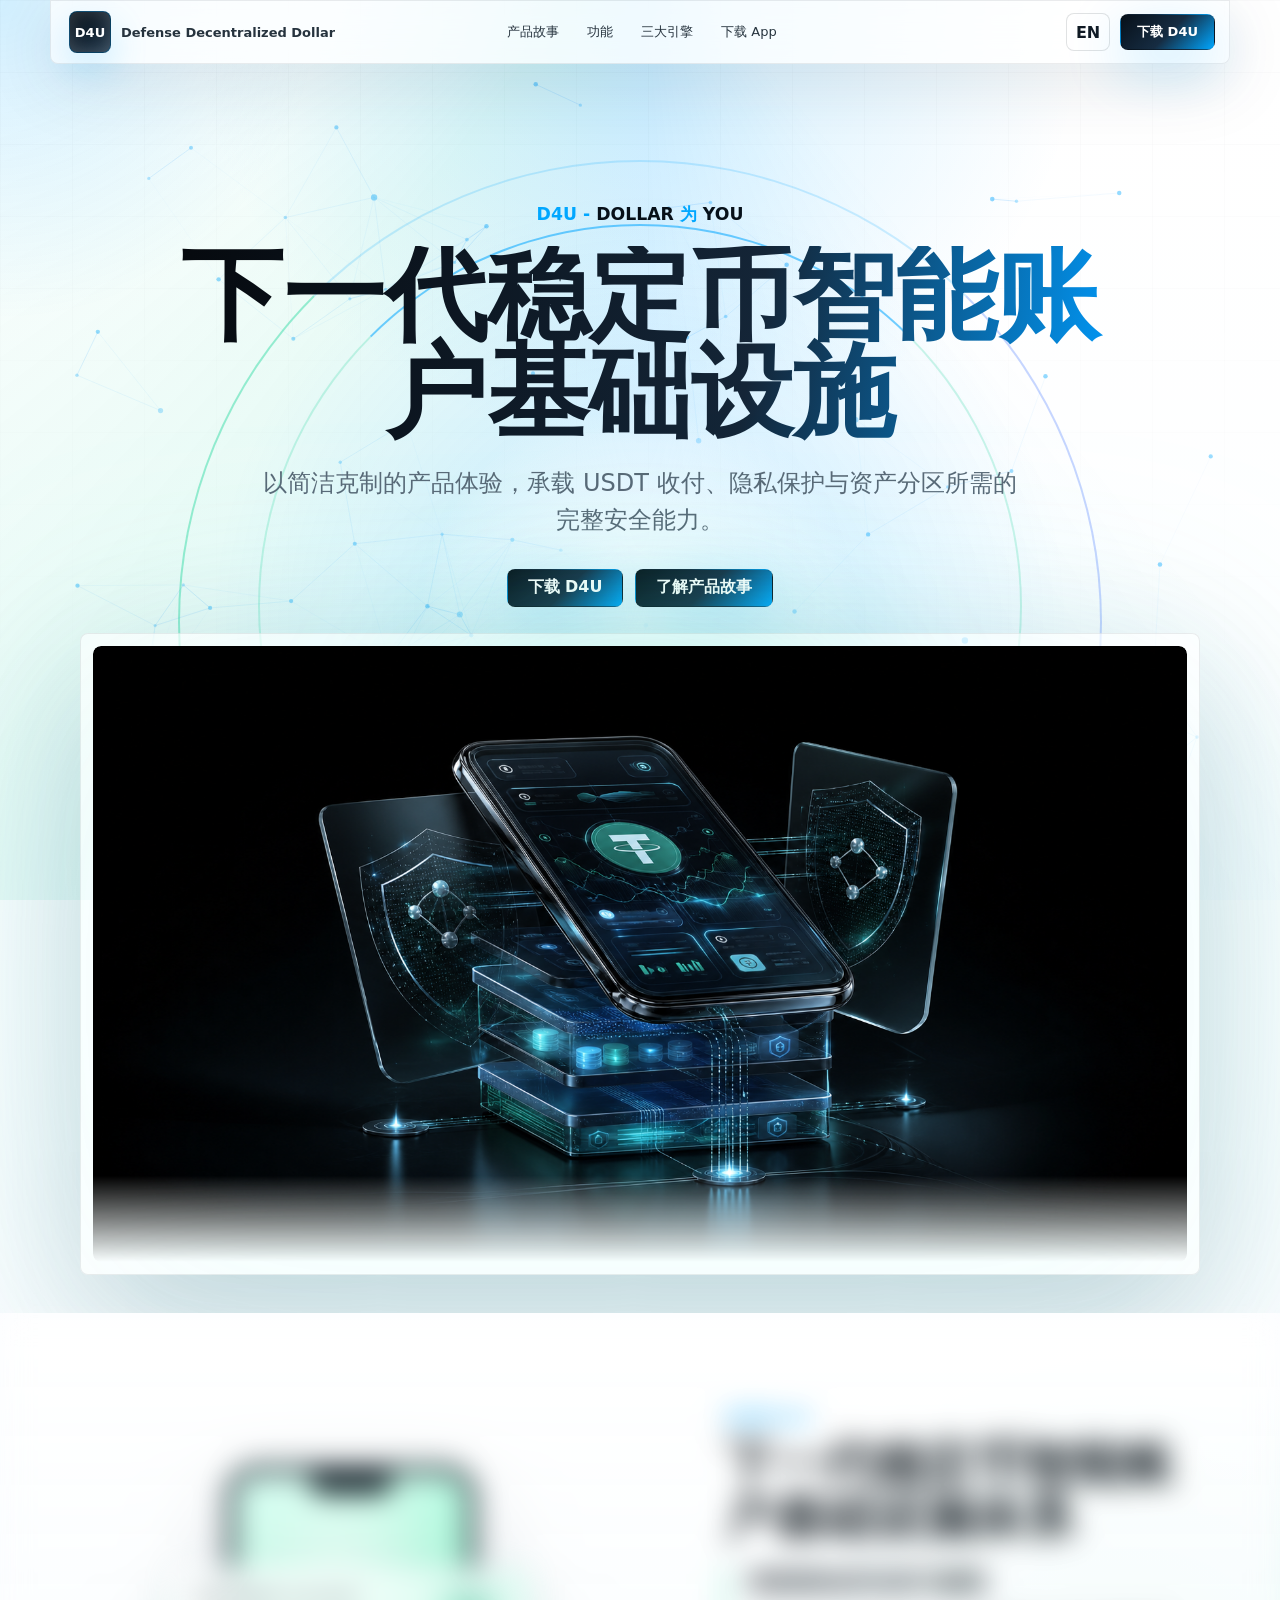
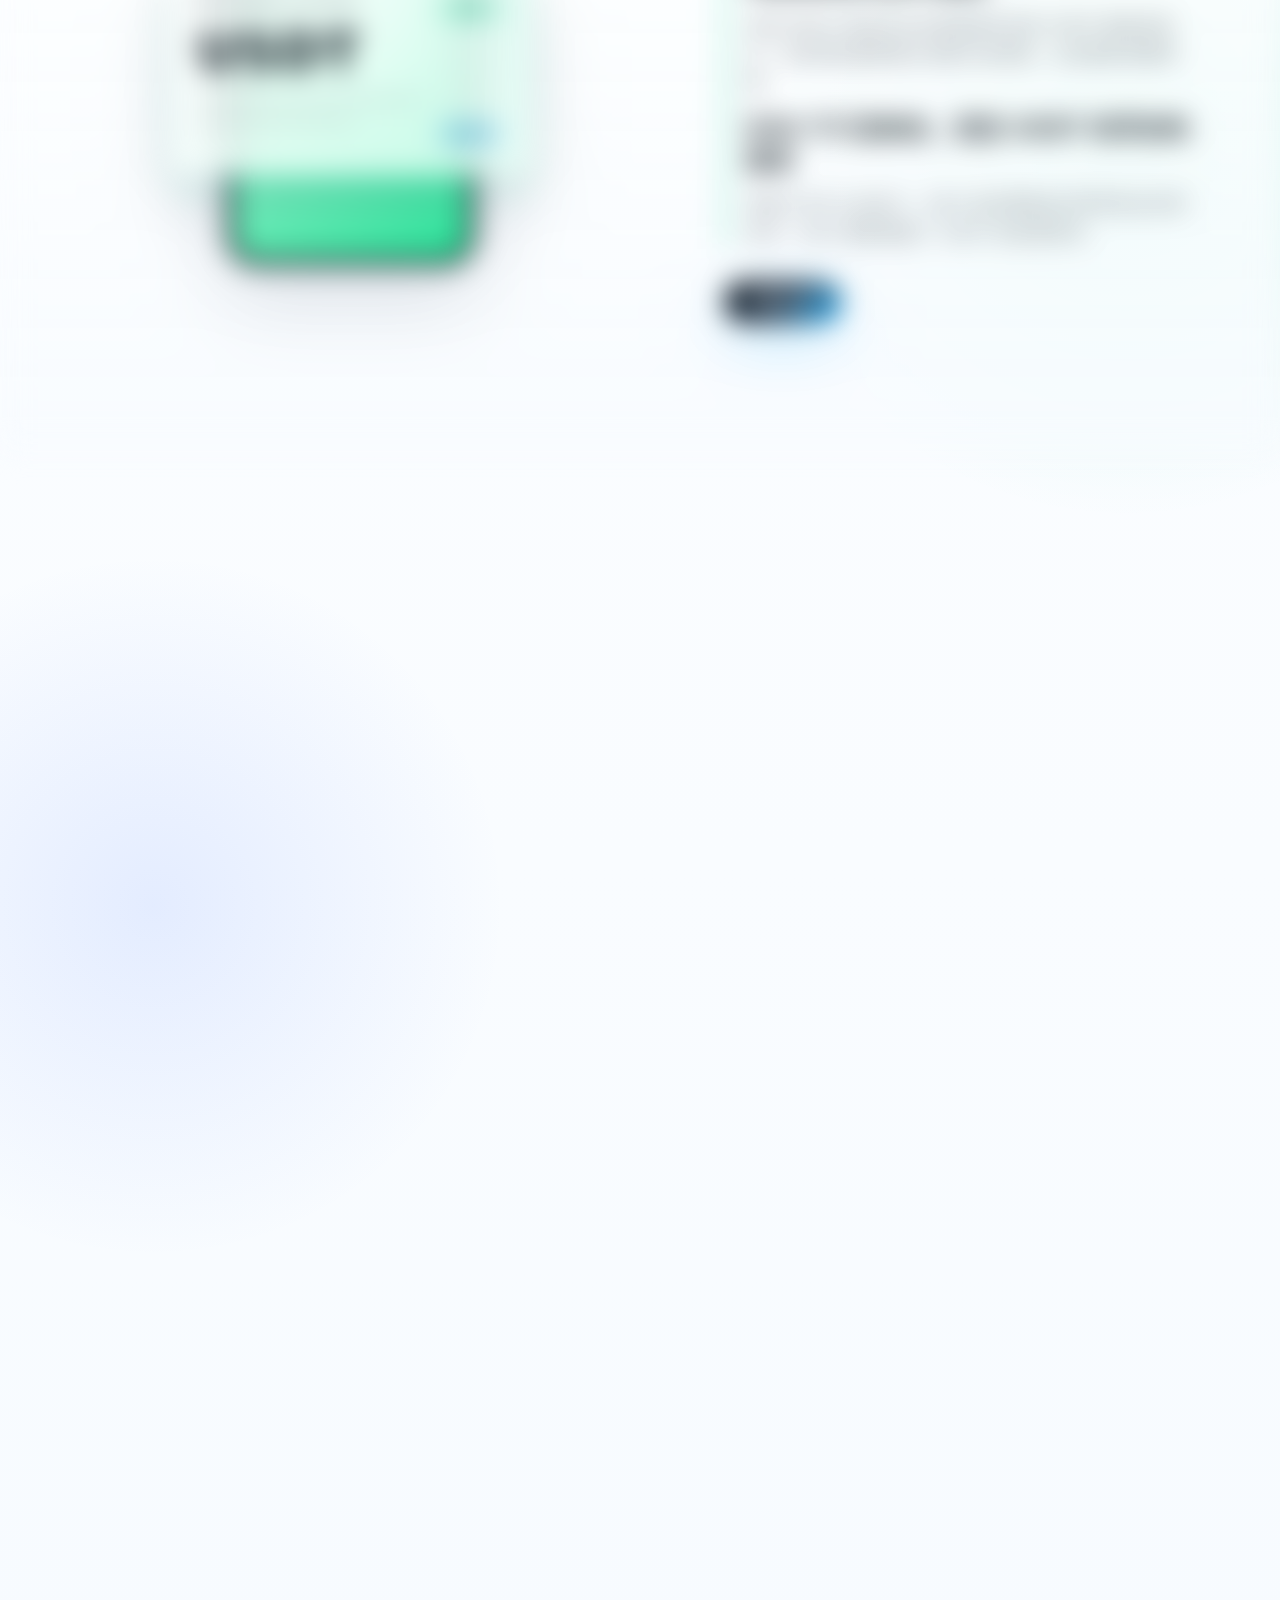
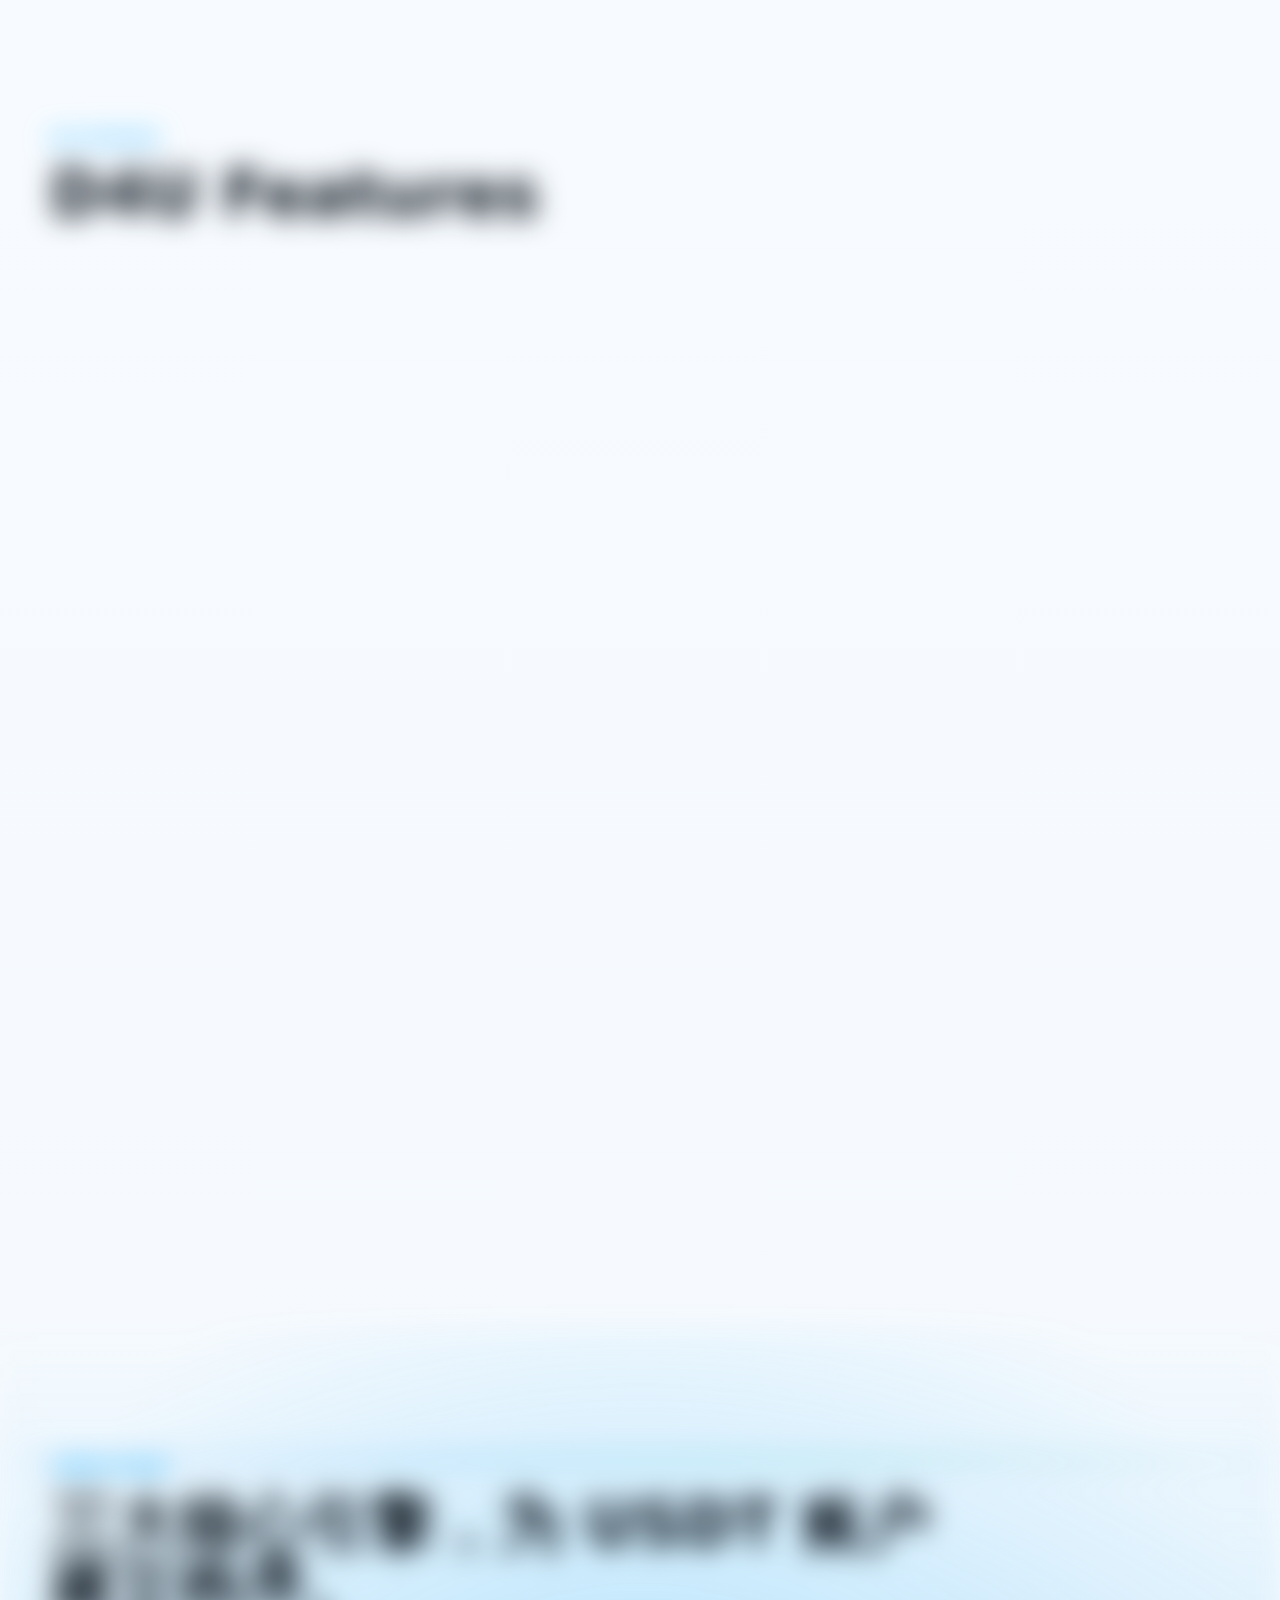
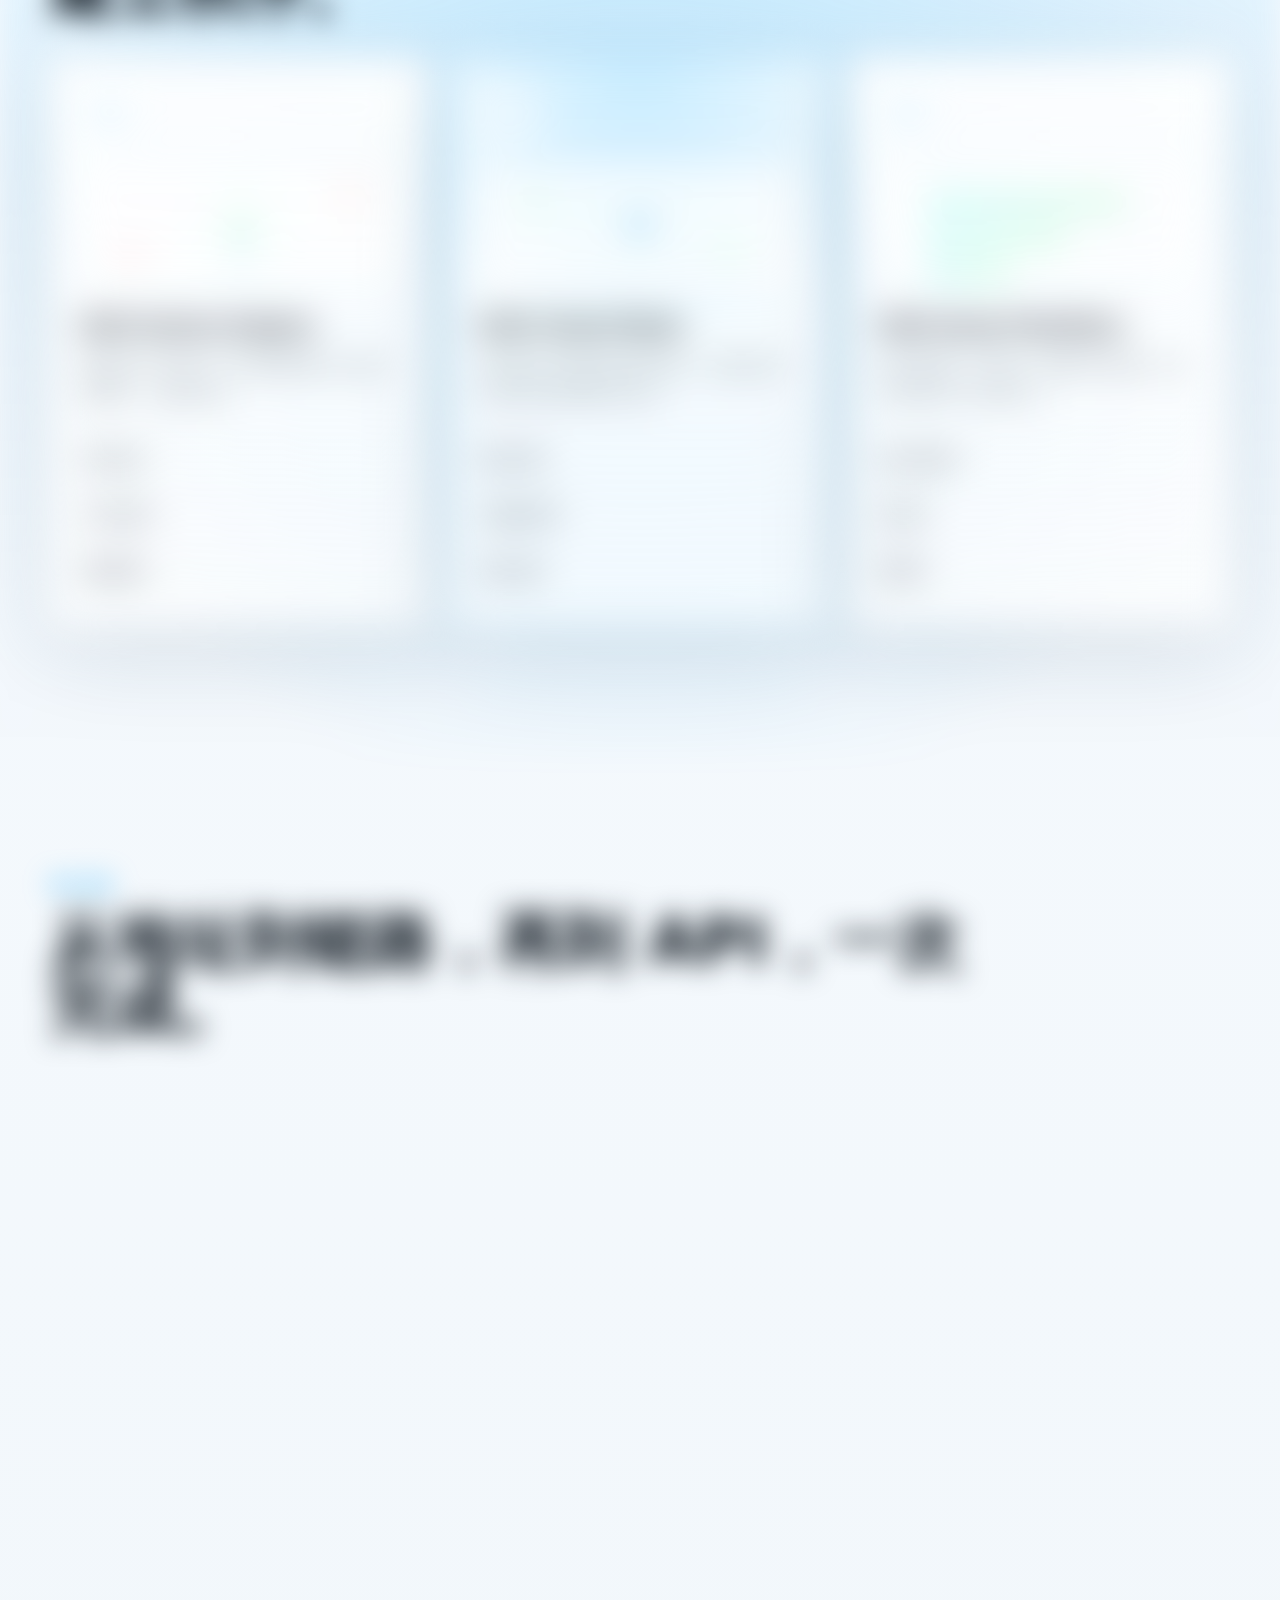
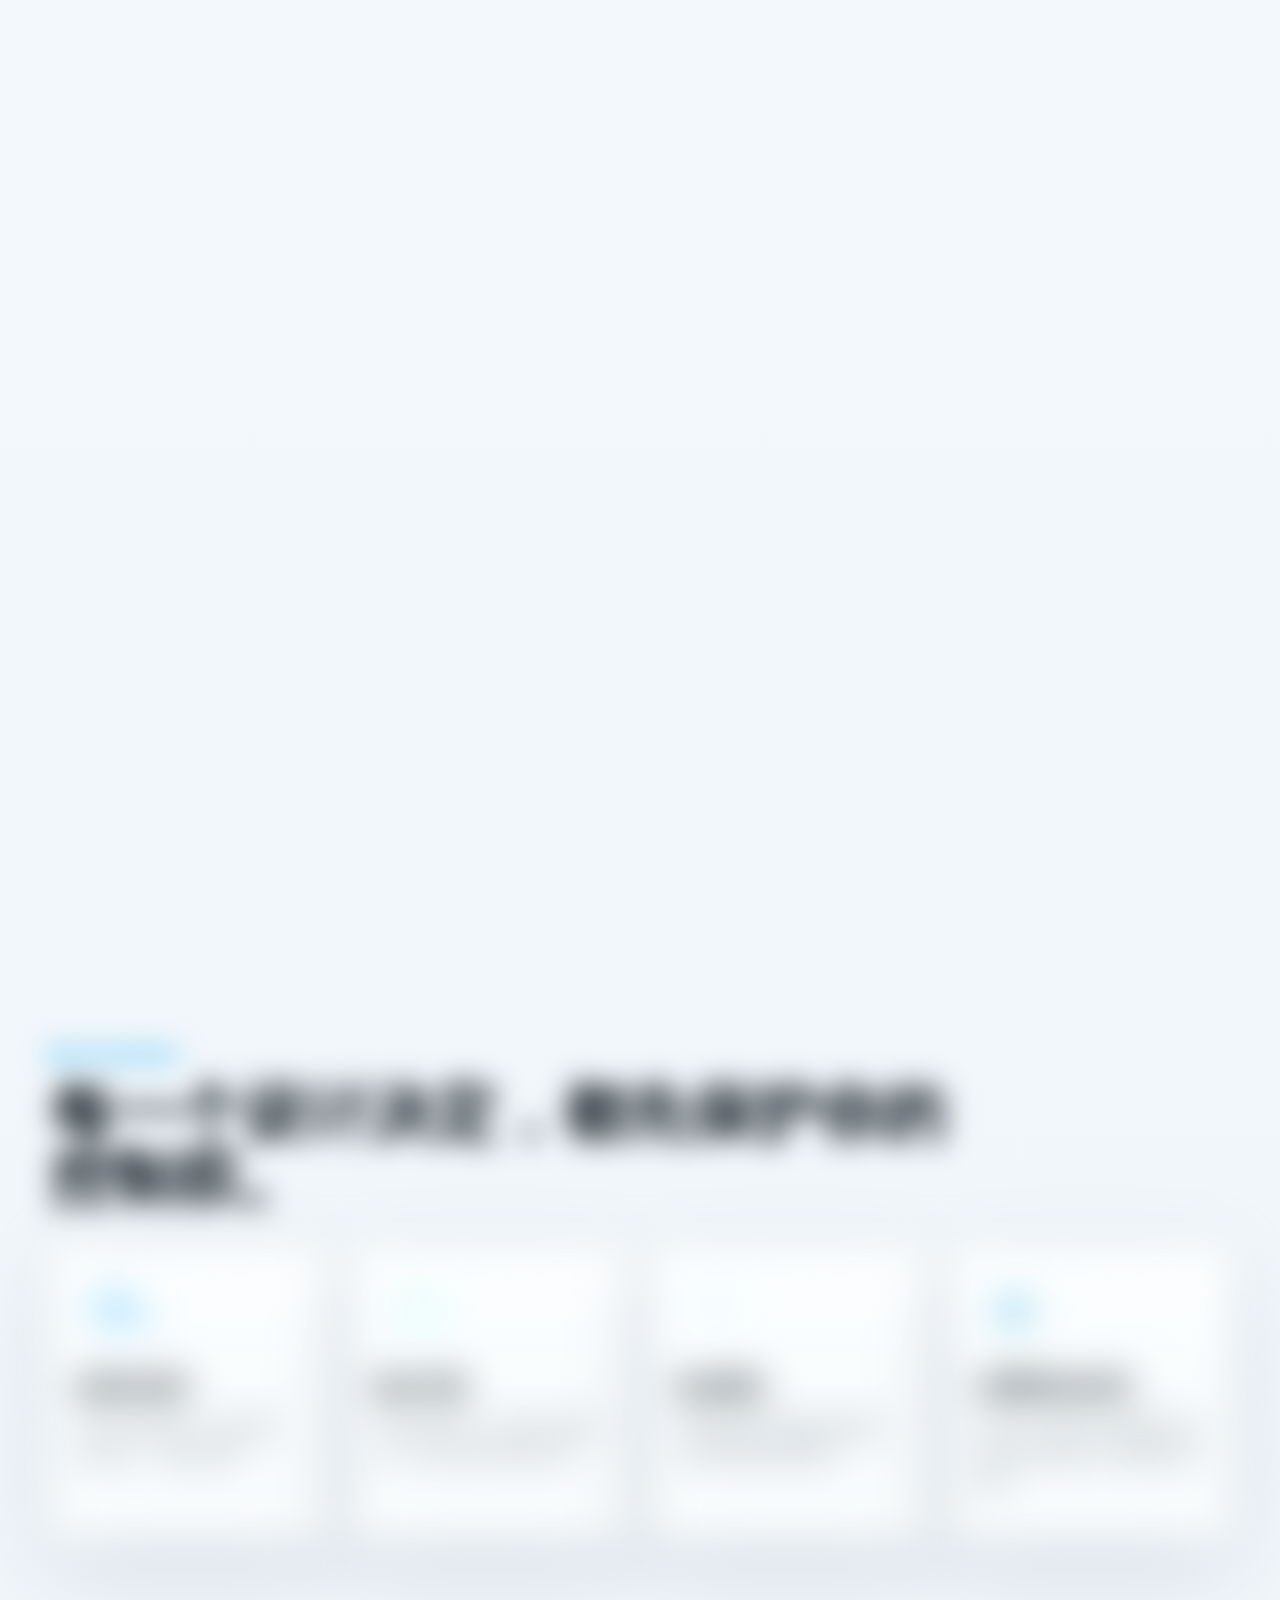
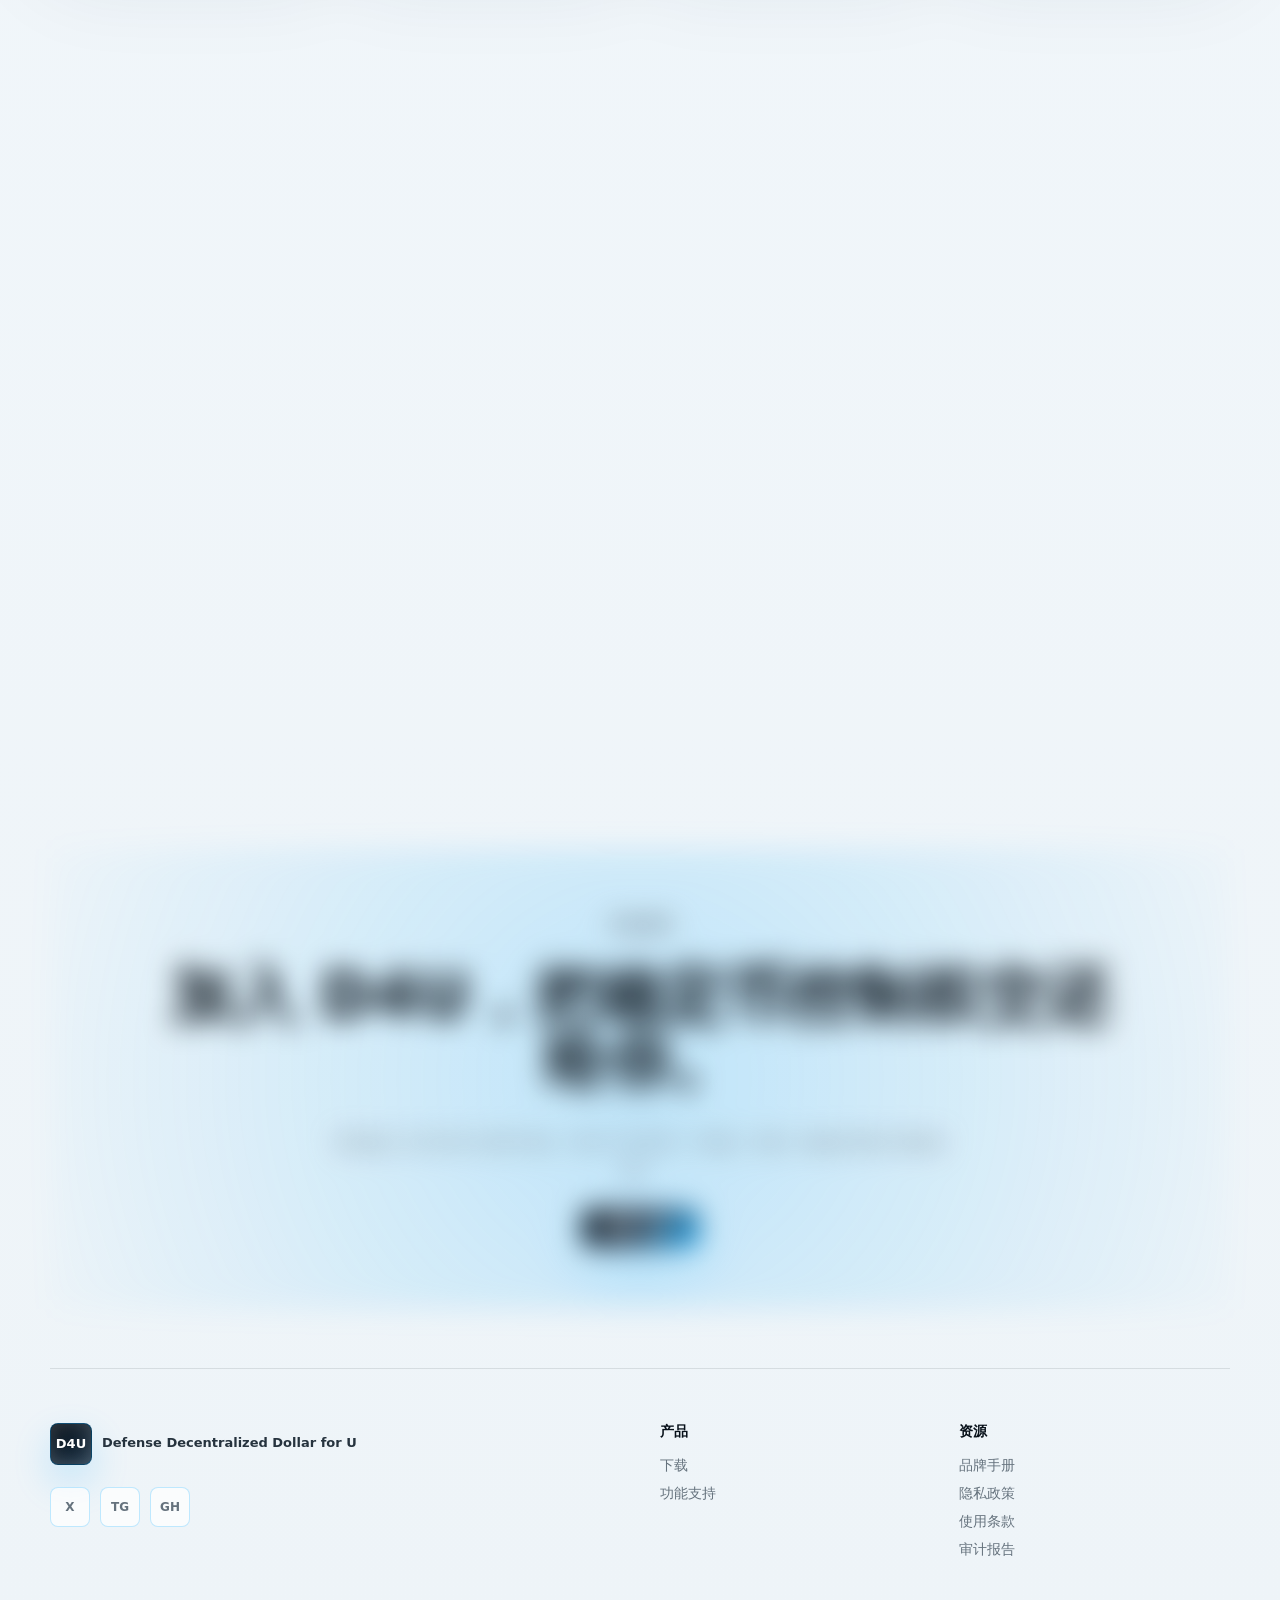
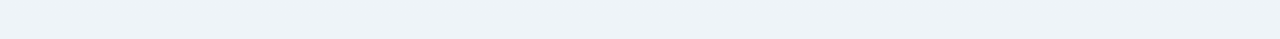
==== commit 00865a65: "Update" ====
--- a/index.html
+++ b/index.html
@@ -51,40 +51,42 @@
         </div>
       </section>
 
-      <section class="intro section" id="story" aria-labelledby="story-title">
-        <p class="section-kicker" data-i18n="story.kicker">Welcome to D4U</p>
-        <h2 id="story-title" data-i18n="story.title">
-          The Next-Gen Smart Account Infrastructure Stack for Stablecoins.
-        </h2>
-        <div class="split-copy">
-          <article>
-            <div class="story-visual story-risk" aria-hidden="true">
-              <div class="wallet-shell"></div>
-              <div class="leak-line leak-one"></div>
-              <div class="leak-line leak-two"></div>
-              <div class="risk-dot risk-dot-a"></div>
-              <div class="risk-dot risk-dot-b"></div>
-              <div class="exposure-ring"></div>
-            </div>
-            <h3 data-i18n="story.problemTitle">传统钱包存在设计缺陷</h3>
-            <p data-i18n="story.problem">
-              传统 web3 钱包无法从根源保护你的 USDT 隐私和安全，钱包面临被污染与隐私暴露风险。
-            </p>
-          </article>
-          <article>
-            <div class="story-visual story-order" aria-hidden="true">
-              <div class="order-core">D4U</div>
-              <div class="order-lane lane-one"></div>
-              <div class="order-lane lane-two"></div>
-              <div class="proof-tile proof-a">ZK</div>
-              <div class="proof-tile proof-b">NET</div>
-              <div class="proof-tile proof-c">USDT</div>
-            </div>
-            <h3 data-i18n="story.solutionTitle">D4U 不只是钱包</h3>
-            <p data-i18n="story.solution">
-              得益于去中心化设计、D4U 混合网络技术和零知识证明，D4U 重新构建了 USDT 的使用秩序。
-            </p>
-          </article>
+      <section class="intro" id="story" aria-labelledby="story-title">
+        <div class="story-panel">
+          <div class="story-device" aria-hidden="true">
+            <div class="story-phone">
+              <span class="phone-notch"></span>
+              <span class="phone-cloud cloud-a"></span>
+              <span class="phone-cloud cloud-b"></span>
+            </div>
+            <div class="story-privacy-card">
+              <span class="story-card-label">D4U Smart Account</span>
+              <span class="story-card-balance">USDT</span>
+              <span class="story-card-line line-a"></span>
+              <span class="story-card-line line-b"></span>
+              <span class="story-card-chip chip-safe">Safe</span>
+              <span class="story-card-chip chip-watch">Watch</span>
+            </div>
+            <div class="story-particle particle-a"></div>
+            <div class="story-particle particle-b"></div>
+          </div>
+          <div class="story-copy">
+            <p class="section-kicker" data-i18n="story.kicker">Welcome to D4U</p>
+            <h2 id="story-title" data-i18n="story.title">
+              The Next-Gen Smart Account Infrastructure Stack for Stablecoins.
+            </h2>
+            <div class="story-lines">
+              <h3 data-i18n="story.problemTitle">Traditional wallets are fundamentally flawed</h3>
+              <p data-i18n="story.problem">
+                Conventional web3 wallets fail to protect your USDT privacy and security at the source. Your wallet faces significant risks of contamination and privacy exposure.
+              </p>
+              <h3 data-i18n="story.solutionTitle">D4U is more than a wallet — it's the architect of USDT order</h3>
+              <p data-i18n="story.solution">
+                Powered by decentralized architecture, D4U hybrid network technology, and zero-knowledge proofs, D4U redefines how USDT should be used.
+              </p>
+            </div>
+            <a class="button button-ghost story-button" href="#download" data-i18n="story.button">Get D4U</a>
+          </div>
         </div>
       </section>
 
@@ -109,45 +111,89 @@
 
       <section class="privacy-action section" id="privacy-action" aria-labelledby="privacy-action-title">
         <div class="privacy-action-copy">
-          <p class="section-kicker" data-i18n="privacyAction.kicker">Privacy transfer demo</p>
-          <h2 id="privacy-action-title" data-i18n="privacyAction.title">把隐私转账过程，直接展示给用户看。</h2>
+          <p class="section-kicker" data-i18n="privacyAction.kicker">See Safety and Privacy in Action</p>
+          <h2 id="privacy-action-title" data-i18n="privacyAction.title">安全收款与隐私付款，一眼看清。</h2>
           <p data-i18n="privacyAction.copy">
-            两端聊天、端到端加密通道、USDT 转账卡片和隐私保护状态，在一个高可信的产品演示画面里完成。
+            两个核心 Demo 分别展示 D4U 如何隔离风险资金，以及如何隐藏 USDT 支付链路。
           </p>
         </div>
-        <div class="privacy-stage" aria-label="D4U privacy transfer in action">
-          <div class="privacy-orbit orbit-a"></div>
-          <div class="privacy-orbit orbit-b"></div>
-          <div class="privacy-beam"></div>
-          <img src="assets/privacy-action.png" alt="D4U privacy transfer demo between sender and receiver" />
-          <div class="privacy-chip chip-left" data-i18n="privacyAction.chipLeft">E2E Encrypted</div>
-          <div class="privacy-chip chip-right" data-i18n="privacyAction.chipRight">ZK Protected</div>
-          <div class="privacy-spark spark-a"></div>
-          <div class="privacy-spark spark-b"></div>
-          <div class="privacy-spark spark-c"></div>
+        <div class="demo-grid">
+          <article class="demo-card demo-safety">
+            <div class="demo-visual safety-visual" aria-hidden="true">
+              <div class="fund-source source-clean">Clean</div>
+              <div class="fund-source source-watch">Watch</div>
+              <div class="fund-source source-risk">Risk</div>
+              <div class="sentry-core">D4U<br />Sentry</div>
+              <div class="safety-lane lane-clean"></div>
+              <div class="safety-lane lane-watch"></div>
+              <div class="safety-lane lane-risk"></div>
+              <div class="zone zone-safe">Safe Zone</div>
+              <div class="zone zone-observe">Watch Zone</div>
+              <div class="zone zone-block">Isolation</div>
+            </div>
+            <div class="demo-copy">
+              <span data-i18n="privacyAction.safetyKicker">Safe receive</span>
+              <h3 data-i18n="privacyAction.safetyTitle">Receive USDT safely.</h3>
+              <p data-i18n="privacyAction.safetyCopy">Risky funds are detected on arrival and routed away from your main account.</p>
+            </div>
+          </article>
+          <article class="demo-card demo-privacy">
+            <div class="demo-visual privacy-stage" aria-label="D4U privacy transfer in action">
+              <div class="privacy-orbit orbit-a"></div>
+              <div class="privacy-orbit orbit-b"></div>
+              <div class="privacy-beam"></div>
+              <img src="assets/privacy-action.png" alt="D4U privacy transfer demo between sender and receiver" />
+              <div class="privacy-chip chip-left" data-i18n="privacyAction.chipLeft">E2E Encrypted</div>
+              <div class="privacy-chip chip-right" data-i18n="privacyAction.chipRight">ZK Protected</div>
+              <div class="privacy-spark spark-a"></div>
+              <div class="privacy-spark spark-b"></div>
+              <div class="privacy-spark spark-c"></div>
+            </div>
+            <div class="demo-copy">
+              <span data-i18n="privacyAction.privacyKicker">Private pay</span>
+              <h3 data-i18n="privacyAction.privacyTitle">Pay USDT privately.</h3>
+              <p data-i18n="privacyAction.privacyCopy">D4U Hybrid Network breaks visible links between sender, route, and recipient.</p>
+            </div>
+          </article>
         </div>
       </section>
 
       <section class="section" id="features" aria-labelledby="features-title">
-        <p class="section-kicker" data-i18n="features.kicker">Receive. Send. Safe & Save.</p>
-        <h2 id="features-title" data-i18n="features.title">一个专为 USDT 打造的隐私和安全的家。</h2>
+        <p class="section-kicker" data-i18n="features.kicker">D4U Features</p>
+        <h2 id="features-title" data-i18n="features.title">D4U Features</h2>
         <div class="feature-grid">
-          <article class="feature-card">
-            <div class="feature-visual receive" aria-hidden="true">
-              <div class="visual-orbit"></div>
-              <div class="visual-phone">
-                <span class="phone-bar"></span>
-                <span class="risk-list risk-safe"></span>
-                <span class="risk-list risk-watch"></span>
-                <span class="risk-list risk-block"></span>
+          <article class="feature-card feature-sentry">
+            <div class="feature-visual sentry-filter" aria-label="D4U Sentry risk filtering animation">
+              <div class="asset asset-usdt"><span>₮</span><strong>USDT</strong></div>
+              <div class="asset asset-usdc"><span>$</span><strong>USDC</strong></div>
+              <div class="asset asset-dai"><span>D</span><strong>DAI</strong></div>
+              <svg class="sentry-pipes" viewBox="0 0 1000 360" preserveAspectRatio="none" role="img" aria-label="Funds flow through D4U Sentry and split by risk level">
+                <path class="pipe-track usdt-track" d="M110 78 H292 C368 78 354 148 438 148 H500" />
+                <path class="pipe-track usdc-track" d="M110 174 H500" />
+                <path class="pipe-track dai-track" d="M110 270 H292 C368 270 354 202 438 202 H500" />
+                <path class="pipe-track high-track" d="M500 132 H602 C692 132 658 78 752 78 H900" />
+                <path class="pipe-track medium-track" d="M500 174 H900" />
+                <path class="pipe-track low-track" d="M500 222 H602 C692 222 658 288 752 288 H900" />
+                <path class="pipe-flow usdt-flow" d="M110 78 H292 C368 78 354 148 438 148 H500" />
+                <path class="pipe-flow usdc-flow" d="M110 174 H500" />
+                <path class="pipe-flow dai-flow" d="M110 270 H292 C368 270 354 202 438 202 H500" />
+                <path class="pipe-flow high-flow" d="M500 132 H602 C692 132 658 78 752 78 H900" />
+                <path class="pipe-flow medium-flow" d="M500 174 H900" />
+                <path class="pipe-flow low-flow" d="M500 222 H602 C692 222 658 288 752 288 H900" />
+              </svg>
+              <div class="sentry-filter-core">
+                <strong>D4U<br />Sentry</strong>
+                <span>Risk Radar</span>
               </div>
-              <div class="visual-token token-in">U</div>
-              <div class="visual-shield"></div>
-              <div class="visual-vault" data-i18n="features.visualVault">隔离区</div>
-            </div>
-            <span class="card-index">01</span>
-            <h3 data-i18n="features.receiveTitle">安全收 U</h3>
-            <p data-i18n="features.receive">入账即扫描，风险资金自动隔离，收款流程保持清晰、可信、可控。</p>
+              <div class="risk-pool high-risk"><span>!</span><strong>High Risk</strong><small>Pool</small></div>
+              <div class="risk-pool medium-risk"><span>!</span><strong>Medium Risk</strong><small>Pool</small></div>
+              <div class="risk-pool low-risk"><span>✓</span><strong>Low Risk</strong><small>Pool</small></div>
+              <div class="filter-legend">
+                <span><i></i>Zero Knowledge</span>
+                <span><i></i>Risk Managed</span>
+                <span><i></i>Optimized Yield</span>
+              </div>
+            </div>
           </article>
           <article class="feature-card">
             <div class="feature-visual send" aria-hidden="true">
--- a/styles.css
+++ b/styles.css
@@ -323,7 +323,310 @@
 }
 
 .intro {
-  padding-top: 90px;
+  padding: 0 0 112px;
+  background: linear-gradient(180deg, rgba(255, 255, 255, 0.78), rgba(247, 251, 255, 0.72));
+}
+
+.press-strip {
+  display: flex;
+  justify-content: center;
+  align-items: center;
+  gap: clamp(24px, 4vw, 48px);
+  min-height: 74px;
+  padding: 16px 20px;
+  background: rgba(238, 243, 245, 0.82);
+  color: rgba(54, 66, 73, 0.66);
+  font-size: clamp(15px, 1.6vw, 20px);
+  font-weight: 900;
+  line-height: 0.92;
+}
+
+.press-strip span:first-child {
+  font-size: 8px;
+  letter-spacing: 0.16em;
+}
+
+.story-panel {
+  display: grid;
+  width: min(1120px, calc(100% - 40px));
+  grid-template-columns: minmax(420px, 1fr) minmax(380px, 0.88fr);
+  gap: clamp(64px, 8vw, 118px);
+  align-items: center;
+  margin: 0 auto;
+  padding: 96px 0 16px;
+}
+
+.story-device {
+  position: relative;
+  min-height: 500px;
+  isolation: isolate;
+}
+
+.story-device::before,
+.story-device::after {
+  position: absolute;
+  left: 50%;
+  top: 50%;
+  z-index: 0;
+  content: "";
+  border-radius: 50%;
+  pointer-events: none;
+}
+
+.story-device::before {
+  width: 420px;
+  height: 280px;
+  background:
+    radial-gradient(circle at 24% 42%, rgba(0, 167, 255, 0.24) 0 1px, transparent 1.5px),
+    radial-gradient(circle at 62% 30%, rgba(0, 209, 143, 0.2) 0 1px, transparent 1.5px),
+    radial-gradient(circle at 50% 68%, rgba(55, 108, 255, 0.16) 0 1px, transparent 1.5px);
+  background-size: 18px 18px, 22px 22px, 20px 20px;
+  mask-image:
+    radial-gradient(ellipse at 42% 48%, #000 0 38%, transparent 66%),
+    radial-gradient(ellipse at 66% 52%, #000 0 24%, transparent 54%);
+  opacity: 0.34;
+  transform: translate(-50%, -50%) rotate(-5deg);
+  animation: storyMistDrift 24s linear infinite;
+}
+
+.story-device::after {
+  width: 360px;
+  height: 300px;
+  border: 1px solid rgba(0, 167, 255, 0.1);
+  background: radial-gradient(circle, rgba(0, 209, 143, 0.08), transparent 64%);
+  opacity: 0.48;
+  transform: translate(-50%, -50%) rotate(10deg);
+  animation: orbitalSpinReverse 38s linear infinite;
+}
+
+.story-phone {
+  position: absolute;
+  left: 50%;
+  top: 50%;
+  z-index: 1;
+  width: min(250px, 68vw);
+  height: 402px;
+  border: 9px solid #15252d;
+  border-radius: 32px;
+  background:
+    linear-gradient(rgba(7, 16, 25, 0.04) 1px, transparent 1px),
+    linear-gradient(90deg, rgba(7, 16, 25, 0.04) 1px, transparent 1px),
+    radial-gradient(circle at 46% 28%, rgba(255, 255, 255, 0.72), transparent 8rem),
+    linear-gradient(155deg, #dcfff5, #8ff5cb 58%, #27e79a 100%);
+  background-size: 22px 22px, 22px 22px, auto, auto;
+  box-shadow: 0 30px 80px rgba(24, 49, 76, 0.15);
+  transform: translate(-50%, -50%);
+  overflow: hidden;
+}
+
+.story-phone::before,
+.story-phone::after,
+.phone-notch,
+.phone-cloud,
+.story-privacy-card,
+.story-privacy-card::before,
+.story-privacy-card::after,
+.story-particle {
+  position: absolute;
+}
+
+.phone-notch {
+  left: 50%;
+  top: -1px;
+  width: 82px;
+  height: 22px;
+  border-radius: 0 0 14px 14px;
+  background: #1e2d33;
+  transform: translateX(-50%);
+}
+
+.phone-cloud {
+  width: 210px;
+  height: 86px;
+  border: 1px solid rgba(0, 167, 255, 0.12);
+  border-radius: 50%;
+  opacity: 0.34;
+  z-index: 0;
+}
+
+.cloud-a {
+  left: -72px;
+  top: 104px;
+  transform: rotate(-18deg);
+}
+
+.cloud-b {
+  right: -74px;
+  bottom: 78px;
+  transform: rotate(20deg);
+}
+
+.story-privacy-card {
+  left: 50%;
+  top: 51%;
+  z-index: 3;
+  width: min(360px, 84vw);
+  height: 210px;
+  padding: 24px;
+  border: 1px solid rgba(0, 167, 255, 0.14);
+  border-radius: 18px;
+  background:
+    linear-gradient(135deg, rgba(255, 255, 255, 0.82), rgba(226, 255, 245, 0.78)),
+    radial-gradient(circle at 100% 0%, rgba(0, 209, 143, 0.24), transparent 12rem);
+  box-shadow: 0 28px 70px rgba(24, 49, 76, 0.13), 0 18px 36px rgba(0, 209, 143, 0.12);
+  transform: translate(-50%, -50%);
+  backdrop-filter: blur(18px);
+}
+
+.story-privacy-card::before,
+.story-privacy-card::after {
+  content: "";
+  border: 1px dotted rgba(24, 49, 76, 0.24);
+  border-radius: 50%;
+}
+
+.story-privacy-card::before {
+  display: none;
+}
+
+.story-privacy-card::after {
+  display: none;
+}
+
+.story-card-label,
+.story-card-balance,
+.story-card-line,
+.story-card-chip {
+  position: absolute;
+}
+
+.story-card-label {
+  left: 24px;
+  top: 24px;
+  color: #5f6d75;
+  font-size: 12px;
+  font-weight: 800;
+  letter-spacing: 0.08em;
+  text-transform: uppercase;
+}
+
+.story-card-balance {
+  left: 24px;
+  top: 58px;
+  color: #0b1820;
+  font-size: 54px;
+  font-weight: 900;
+  line-height: 1;
+}
+
+.story-card-line {
+  left: 26px;
+  right: 26px;
+  height: 10px;
+  border-radius: 999px;
+  background: rgba(7, 16, 25, 0.08);
+}
+
+.line-a {
+  bottom: 70px;
+  width: 62%;
+}
+
+.line-b {
+  bottom: 48px;
+  width: 44%;
+}
+
+.story-card-chip {
+  display: grid;
+  right: 24px;
+  min-width: 72px;
+  height: 34px;
+  place-items: center;
+  border-radius: 999px;
+  font-size: 12px;
+  font-weight: 900;
+}
+
+.chip-safe {
+  top: 24px;
+  background: rgba(0, 209, 143, 0.14);
+  color: #007d59;
+}
+
+.chip-watch {
+  bottom: 24px;
+  background: rgba(0, 167, 255, 0.12);
+  color: #006ca6;
+}
+
+.story-particle {
+  z-index: 0;
+  width: 220px;
+  height: 120px;
+  border: 1px solid rgba(0, 167, 255, 0.1);
+  border-radius: 50%;
+  opacity: 0.5;
+}
+
+.particle-a {
+  left: 6%;
+  top: 32%;
+  transform: rotate(-22deg);
+}
+
+.particle-b {
+  right: 4%;
+  bottom: 22%;
+  transform: rotate(18deg);
+}
+
+.story-copy {
+  max-width: 500px;
+}
+
+.story-copy .section-kicker {
+  margin-bottom: 10px;
+}
+
+.story-copy h2 {
+  margin-bottom: 22px;
+  color: #1d262c;
+  font-size: clamp(38px, 4vw, 50px);
+  line-height: 1.08;
+}
+
+.story-lines {
+  display: grid;
+  gap: 17px;
+  padding-left: 20px;
+  border-left: 2px solid var(--green);
+}
+
+.story-lines h3 {
+  margin: 0;
+  color: #1f2a31;
+  font-size: 24px;
+  font-weight: 700;
+  line-height: 1.32;
+}
+
+.story-lines p {
+  margin: -4px 0 0;
+  color: #5d6870;
+  font-size: 18px;
+  line-height: 1.58;
+}
+
+.story-button {
+  min-height: 42px;
+  margin-top: 34px;
+  padding: 0 20px;
+  border-color: rgba(29, 38, 44, 0.38);
+  border-radius: 999px;
+  background: #fff;
+  color: #1d262c;
+  box-shadow: none;
 }
 
 .section h2 {
@@ -619,6 +922,11 @@
   display: grid;
   grid-template-columns: repeat(3, minmax(0, 1fr));
   gap: 18px;
+}
+
+.feature-grid {
+  grid-template-columns: repeat(2, minmax(0, 1fr));
+  gap: 22px;
 }
 
 .feature-card {
@@ -975,6 +1283,301 @@
 .feature-card p {
   position: relative;
   z-index: 1;
+}
+
+.feature-card:not(.feature-sentry) {
+  min-height: 430px;
+}
+
+.feature-sentry {
+  grid-column: 1 / -1;
+  min-height: auto;
+  padding: 20px;
+}
+
+.feature-sentry::after {
+  display: none;
+}
+
+.sentry-filter {
+  height: 420px;
+  margin: 0;
+  border-color: rgba(7, 16, 25, 0.08);
+  background:
+    radial-gradient(circle at 50% 50%, rgba(255, 255, 255, 0.98), rgba(255, 255, 255, 0.7) 42%, transparent 72%),
+    linear-gradient(180deg, #f8fbfd, #edf4f7);
+  box-shadow: inset 0 0 0 1px rgba(255, 255, 255, 0.72), 0 30px 80px rgba(24, 49, 76, 0.12);
+}
+
+.sentry-filter::before {
+  inset: 18px;
+  border: 0;
+  background-image: none;
+}
+
+.sentry-filter::after {
+  left: 28px;
+  right: 28px;
+  bottom: 54px;
+  height: 1px;
+  background: rgba(7, 16, 25, 0.12);
+}
+
+.asset,
+.sentry-filter-core,
+.risk-pool,
+.filter-legend {
+  position: absolute;
+}
+
+.sentry-pipes {
+  position: absolute;
+  inset: 38px 64px 74px 82px;
+  z-index: 2;
+  overflow: visible;
+}
+
+.pipe-track,
+.pipe-flow {
+  fill: none;
+  stroke-linecap: round;
+  stroke-linejoin: round;
+  vector-effect: non-scaling-stroke;
+}
+
+.pipe-track {
+  stroke-width: 13;
+  opacity: 0.92;
+  filter: drop-shadow(0 0 10px currentColor);
+}
+
+.pipe-flow {
+  stroke-width: 5;
+  stroke: rgba(255, 255, 255, 0.82);
+  stroke-dasharray: 2 16;
+  animation: sentryPipeDots 1.2s linear infinite;
+  opacity: 0.85;
+}
+
+.usdt-track,
+.usdt-flow {
+  color: #1bb6ad;
+  stroke: #26bdb4;
+}
+
+.usdc-track,
+.usdc-flow {
+  color: #168cdf;
+  stroke: #238ee0;
+}
+
+.dai-track,
+.dai-flow {
+  color: #e4a51c;
+  stroke: #e6aa24;
+}
+
+.high-track,
+.high-flow {
+  color: #ef3038;
+  stroke: #ef3038;
+}
+
+.medium-track,
+.medium-flow {
+  color: #ea851b;
+  stroke: #e98a20;
+}
+
+.low-track,
+.low-flow {
+  color: #19ad64;
+  stroke: #24b86e;
+}
+
+.usdt-flow,
+.high-flow {
+  animation-delay: 0s;
+}
+
+.usdc-flow,
+.medium-flow {
+  animation-delay: 0.18s;
+}
+
+.dai-flow,
+.low-flow {
+  animation-delay: 0.36s;
+}
+
+.asset {
+  left: 28px;
+  z-index: 3;
+  display: grid;
+  grid-template-columns: 52px auto;
+  gap: 10px;
+  align-items: center;
+  color: #071019;
+  font-size: 13px;
+  font-weight: 900;
+}
+
+.asset span {
+  display: grid;
+  width: 52px;
+  height: 52px;
+  place-items: center;
+  border-radius: 12px;
+  color: #fff;
+  font-size: 25px;
+  box-shadow: 0 16px 34px rgba(24, 49, 76, 0.16);
+}
+
+.asset-usdt {
+  top: 74px;
+}
+
+.asset-usdt span {
+  background: linear-gradient(145deg, #1ca8a1, #057e8f);
+}
+
+.asset-usdc {
+  top: 168px;
+}
+
+.asset-usdc span {
+  background: linear-gradient(145deg, #2b9bed, #0969bd);
+}
+
+.asset-dai {
+  top: 262px;
+}
+
+.asset-dai span {
+  background: linear-gradient(145deg, #f6c33a, #d69212);
+}
+
+.sentry-filter-core {
+  left: 50%;
+  top: 50%;
+  z-index: 5;
+  display: grid;
+  width: 178px;
+  height: 178px;
+  place-items: center;
+  border-radius: 24px;
+  background: linear-gradient(135deg, #0788da 0%, #2456c8 52%, #5a0d88 100%);
+  color: #fff;
+  text-align: center;
+  box-shadow: 0 28px 68px rgba(37, 86, 200, 0.26);
+  transform: translate(-50%, -50%);
+}
+
+.sentry-filter-core strong {
+  display: block;
+  font-size: 42px;
+  font-weight: 900;
+  line-height: 0.92;
+}
+
+.sentry-filter-core span {
+  display: block;
+  margin-top: 10px;
+  font-size: 15px;
+  font-weight: 600;
+}
+
+.risk-pool {
+  right: 28px;
+  z-index: 4;
+  display: grid;
+  min-width: 154px;
+  min-height: 64px;
+  grid-template-columns: 38px 1fr;
+  column-gap: 12px;
+  align-items: center;
+  padding: 12px 16px;
+  border-radius: 14px;
+  color: #fff;
+  box-shadow: 0 18px 42px rgba(24, 49, 76, 0.16);
+}
+
+.risk-pool span {
+  display: grid;
+  width: 38px;
+  height: 38px;
+  grid-row: 1 / 3;
+  place-items: center;
+  border-radius: 10px;
+  background: rgba(255, 255, 255, 0.22);
+  font-size: 20px;
+  font-weight: 900;
+}
+
+.risk-pool strong,
+.risk-pool small {
+  display: block;
+  line-height: 1.05;
+}
+
+.risk-pool strong {
+  font-size: 20px;
+}
+
+.risk-pool small {
+  font-size: 12px;
+  opacity: 0.86;
+}
+
+.high-risk {
+  top: 62px;
+  background: linear-gradient(135deg, #ff3434, #ca0d16);
+}
+
+.medium-risk {
+  top: 158px;
+  background: linear-gradient(135deg, #ff9b24, #e7670c);
+}
+
+.low-risk {
+  top: 254px;
+  background: linear-gradient(135deg, #36c978, #149852);
+}
+
+.filter-legend {
+  left: 50%;
+  bottom: 16px;
+  z-index: 5;
+  display: flex;
+  gap: 24px;
+  align-items: center;
+  color: #071019;
+  font-size: 13px;
+  font-weight: 700;
+  transform: translateX(-50%);
+  white-space: nowrap;
+}
+
+.filter-legend span {
+  display: inline-flex;
+  gap: 8px;
+  align-items: center;
+}
+
+.filter-legend i {
+  display: block;
+  width: 8px;
+  height: 8px;
+  border-radius: 50%;
+  background: var(--cyan);
+}
+
+.filter-legend span:nth-child(2) i {
+  background: #0b82d8;
+}
+
+.filter-legend span:nth-child(3) i {
+  background: #149852;
 }
 
 .engine-section {
@@ -2146,6 +2749,15 @@
   }
 }
 
+@keyframes sentryPipeDots {
+  from {
+    stroke-dashoffset: 0;
+  }
+  to {
+    stroke-dashoffset: -36;
+  }
+}
+
 @keyframes routePulse {
   0%,
   100% {
@@ -2210,6 +2822,15 @@
   75%,
   100% {
     transform: translateX(100%);
+  }
+}
+
+@keyframes storyMistDrift {
+  from {
+    background-position: 0 0, 24px 18px, 12px 32px;
+  }
+  to {
+    background-position: 90px 54px, -52px 72px, 64px -40px;
   }
 }
 
@@ -2247,6 +2868,7 @@
   }
 
   .split-copy,
+  .story-panel,
   .metrics,
   .feature-grid,
   .engine-grid,
@@ -2258,6 +2880,16 @@
     grid-template-columns: 1fr;
   }
 
+  .story-panel {
+    gap: 36px;
+    padding-top: 58px;
+    grid-template-columns: 1fr;
+  }
+
+  .story-copy {
+    max-width: none;
+  }
+
   .trust-band {
     margin: 54px auto;
   }
@@ -2277,6 +2909,14 @@
 
   .feature-card {
     min-height: 440px;
+  }
+
+  .feature-sentry {
+    padding: 26px;
+  }
+
+  .sentry-filter {
+    height: 390px;
   }
 
   .security-grid article,
@@ -2321,6 +2961,78 @@
   .section {
     width: calc(100% - 28px);
     padding: 78px 0;
+  }
+
+  .intro {
+    padding-bottom: 76px;
+  }
+
+  .press-strip {
+    justify-content: flex-start;
+    gap: 22px;
+    overflow: hidden;
+    font-size: 15px;
+    white-space: nowrap;
+  }
+
+  .press-strip span:nth-child(n + 5) {
+    display: none;
+  }
+
+  .story-panel {
+    width: calc(100% - 28px);
+  }
+
+  .story-device {
+    min-height: 390px;
+  }
+
+  .story-phone {
+    width: min(238px, 68vw);
+    height: 370px;
+  }
+
+  .story-privacy-card {
+    width: min(330px, 82vw);
+    height: 172px;
+    padding: 20px;
+  }
+
+  .story-card-label {
+    left: 20px;
+    top: 20px;
+    font-size: 11px;
+  }
+
+  .story-card-balance {
+    left: 20px;
+    top: 50px;
+    font-size: 44px;
+  }
+
+  .story-card-line {
+    left: 22px;
+    right: 22px;
+  }
+
+  .story-card-chip {
+    right: 20px;
+    min-width: 64px;
+    height: 30px;
+  }
+
+  .story-device::before {
+    width: min(430px, 96vw);
+    height: 300px;
+  }
+
+  .story-device::after {
+    width: min(360px, 88vw);
+    height: 330px;
+  }
+
+  .story-copy h2 {
+    font-size: 34px;
   }
 
   .section h2 {
@@ -2365,6 +3077,19 @@
 
   .feature-visual {
     height: 230px;
+  }
+
+  .feature-sentry {
+    padding: 22px;
+  }
+
+  .sentry-filter {
+    height: 390px;
+    min-width: 640px;
+  }
+
+  .feature-sentry {
+    overflow-x: auto;
   }
 
   .engine-visual {
@@ -2888,13 +3613,56 @@
 
 .reveal {
   filter: blur(14px);
-  transform: translateY(96px) scale(0.94);
-  transition: opacity 980ms ease, filter 980ms ease, transform 980ms cubic-bezier(0.16, 1, 0.3, 1);
+  transform: translateY(var(--reveal-y, 76px)) scale(0.96);
+  transition:
+    opacity 920ms ease,
+    filter 920ms ease,
+    transform 920ms cubic-bezier(0.16, 1, 0.3, 1);
+  will-change: opacity, filter, transform;
+}
+
+.reveal.reveal-from-below {
+  --reveal-y: 76px;
+}
+
+.reveal.reveal-from-above {
+  --reveal-y: -64px;
 }
 
 .reveal.is-visible {
   filter: blur(0);
   transform: translateY(0) scale(1);
+}
+
+.feature-grid .feature-card:nth-child(2),
+.engine-grid .engine-card:nth-child(2),
+.security-grid article:nth-child(2),
+.quote-grid figure:nth-child(2),
+.demo-grid .demo-card:nth-child(2) {
+  transition-delay: 90ms;
+}
+
+.feature-grid .feature-card:nth-child(3),
+.engine-grid .engine-card:nth-child(3),
+.security-grid article:nth-child(3),
+.quote-grid figure:nth-child(3) {
+  transition-delay: 170ms;
+}
+
+.security-grid article:nth-child(4) {
+  transition-delay: 240ms;
+}
+
+@media (prefers-reduced-motion: reduce) {
+  .reveal,
+  .reveal.reveal-from-below,
+  .reveal.reveal-from-above,
+  .reveal.is-visible {
+    opacity: 1;
+    filter: none;
+    transform: none;
+    transition: none;
+  }
 }
 
 .feature-card.is-visible,
@@ -2975,49 +3743,279 @@
   }
 }
 
+@keyframes laneToken {
+  0% {
+    transform: translateX(0) scale(0.78);
+    opacity: 0;
+  }
+  12% {
+    opacity: 1;
+  }
+  82% {
+    opacity: 1;
+  }
+  100% {
+    transform: translateX(calc(100% - 10px));
+    opacity: 0;
+  }
+}
+
+@keyframes laneSweep {
+  0% {
+    transform: translateX(-86px);
+    opacity: 0;
+  }
+  16% {
+    opacity: 0.95;
+  }
+  78% {
+    opacity: 0.95;
+  }
+  100% {
+    transform: translateX(calc(100% + 18px));
+    opacity: 0;
+  }
+}
+
 .privacy-action {
   display: grid;
-  gap: 34px;
-  padding-top: 150px;
+  gap: 36px;
+  padding-top: 112px;
 }
 
 .privacy-action-copy {
   display: grid;
-  grid-template-columns: minmax(0, 0.9fr) minmax(280px, 0.52fr);
-  gap: 48px;
-  align-items: end;
+  justify-items: center;
+  max-width: 820px;
+  margin: 0 auto;
+  text-align: center;
 }
 
 .privacy-action-copy h2 {
-  margin-bottom: 0;
+  margin: 0 0 18px;
+  font-size: clamp(38px, 5vw, 68px);
+  line-height: 1.04;
 }
 
 .privacy-action-copy p:last-child {
-  margin: 0 0 10px;
+  max-width: 660px;
+  margin: 0;
   color: #65727d;
   font-size: 18px;
+  line-height: 1.6;
+}
+
+.demo-grid {
+  display: grid;
+  grid-template-columns: repeat(2, minmax(0, 1fr));
+  gap: 22px;
+}
+
+.demo-card {
+  overflow: hidden;
+  border: 1px solid rgba(7, 16, 25, 0.09);
+  border-radius: 8px;
+  background: rgba(255, 255, 255, 0.72);
+  box-shadow: 0 34px 110px rgba(24, 49, 76, 0.12);
+}
+
+.demo-visual {
+  position: relative;
+  min-height: 330px;
+  overflow: hidden;
+  border-bottom: 1px solid rgba(7, 16, 25, 0.08);
+  background:
+    radial-gradient(circle at 50% 26%, rgba(0, 167, 255, 0.12), transparent 18rem),
+    linear-gradient(180deg, #ffffff, #eff8fb);
+}
+
+.demo-copy {
+  padding: 26px;
+}
+
+.demo-copy span {
+  display: block;
+  margin-bottom: 8px;
+  color: var(--cyan);
+  font-size: 12px;
+  font-weight: 900;
+  letter-spacing: 0.08em;
+  text-transform: uppercase;
+}
+
+.demo-copy h3 {
+  margin-bottom: 10px;
+  color: #071019;
+  font-size: 30px;
+  line-height: 1.1;
+}
+
+.demo-copy p {
+  margin: 0;
+  color: #65727d;
+  font-size: 16px;
   line-height: 1.65;
+}
+
+.fund-source,
+.sentry-core,
+.zone,
+.safety-lane {
+  position: absolute;
+}
+
+.fund-source,
+.zone {
+  display: grid;
+  place-items: center;
+  min-width: 86px;
+  height: 38px;
+  border: 1px solid rgba(7, 16, 25, 0.1);
+  border-radius: 999px;
+  background: rgba(255, 255, 255, 0.82);
+  color: #33414a;
+  font-size: 12px;
+  font-weight: 900;
+  box-shadow: 0 14px 34px rgba(24, 49, 76, 0.1);
+}
+
+.source-clean {
+  left: 30px;
+  top: 70px;
+}
+
+.source-watch {
+  left: 30px;
+  top: 146px;
+}
+
+.source-risk {
+  left: 30px;
+  top: 222px;
+}
+
+.sentry-core {
+  left: 50%;
+  top: 50%;
+  display: grid;
+  width: 116px;
+  height: 116px;
+  place-items: center;
+  border: 1px solid rgba(0, 167, 255, 0.22);
+  border-radius: 28px;
+  background: linear-gradient(145deg, #0b1820, #12334a);
+  color: #fff;
+  font-size: 14px;
+  font-weight: 900;
+  line-height: 1.15;
+  text-align: center;
+  box-shadow: 0 24px 64px rgba(0, 126, 210, 0.18);
+  transform: translate(-50%, -50%);
+}
+
+.zone-safe {
+  right: 30px;
+  top: 70px;
+  color: #007d59;
+}
+
+.zone-observe {
+  right: 30px;
+  top: 146px;
+  color: #006ca6;
+}
+
+.zone-block {
+  right: 30px;
+  top: 222px;
+  color: #a54848;
+}
+
+.safety-lane {
+  left: 116px;
+  right: 116px;
+  height: 2px;
+  overflow: visible;
+  background: linear-gradient(90deg, rgba(0, 167, 255, 0.08), rgba(0, 167, 255, 0.38), rgba(0, 209, 143, 0.4), rgba(0, 167, 255, 0.08));
+}
+
+.safety-lane::before,
+.safety-lane::after {
+  position: absolute;
+  content: "";
+}
+
+.safety-lane::after {
+  left: 0;
+  top: -4px;
+  width: 10px;
+  height: 10px;
+  border-radius: 50%;
+  background: var(--cyan);
+  box-shadow: 0 0 20px rgba(0, 167, 255, 0.48);
+  animation: laneToken 2.9s cubic-bezier(0.4, 0, 0.2, 1) infinite;
+}
+
+.safety-lane::before {
+  left: 0;
+  top: -2px;
+  width: 74px;
+  height: 6px;
+  border-radius: 999px;
+  background: linear-gradient(90deg, transparent, rgba(0, 167, 255, 0.78), rgba(0, 209, 143, 0.64), transparent);
+  filter: blur(1px);
+  transform: translateX(-86px);
+  animation: laneSweep 2.9s cubic-bezier(0.4, 0, 0.2, 1) infinite;
+}
+
+.lane-clean {
+  top: 89px;
+}
+
+.lane-watch {
+  top: 165px;
+}
+
+.lane-risk {
+  top: 241px;
+}
+
+.lane-watch::after {
+  animation-delay: 0.35s;
+}
+
+.lane-watch::before {
+  animation-delay: 0.35s;
+}
+
+.lane-risk::after {
+  background: #ff7b7b;
+  animation-delay: 0.7s;
+}
+
+.lane-risk::before {
+  background: linear-gradient(90deg, transparent, rgba(255, 123, 123, 0.76), rgba(0, 167, 255, 0.44), transparent);
+  animation-delay: 0.7s;
 }
 
 .privacy-stage {
   position: relative;
   isolation: isolate;
-  min-height: 520px;
-  padding: clamp(10px, 2vw, 18px);
+  min-height: 330px;
+  padding: 14px;
   overflow: hidden;
-  border: 1px solid rgba(0, 167, 255, 0.16);
-  border-radius: 8px;
+  border: 0;
+  border-radius: 0;
   background:
-    radial-gradient(circle at 50% 42%, rgba(0, 167, 255, 0.2), transparent 34rem),
-    radial-gradient(circle at 52% 56%, rgba(0, 209, 143, 0.16), transparent 22rem),
-    linear-gradient(180deg, rgba(255, 255, 255, 0.96), rgba(238, 248, 255, 0.68));
-  box-shadow: 0 54px 150px rgba(0, 79, 140, 0.16);
+    radial-gradient(circle at 50% 42%, rgba(0, 167, 255, 0.13), transparent 20rem),
+    linear-gradient(180deg, #ffffff, #eff8fb);
+  box-shadow: none;
   transform: perspective(1400px) rotateX(var(--tilt-x, 0deg)) rotateY(var(--tilt-y, 0deg));
   transition: transform 260ms ease, box-shadow 260ms ease;
 }
 
 .privacy-stage:hover {
-  box-shadow: 0 70px 180px rgba(0, 126, 210, 0.22);
+  box-shadow: none;
 }
 
 .privacy-stage img {
@@ -3037,14 +4035,15 @@
 }
 
 .privacy-stage::before {
-  inset: -40% 18% 44%;
+  inset: -48% 24% 54%;
   z-index: 0;
-  background: conic-gradient(from 120deg, transparent, rgba(0, 167, 255, 0.22), rgba(0, 209, 143, 0.16), transparent 45%);
+  background: conic-gradient(from 120deg, transparent, rgba(0, 167, 255, 0.13), rgba(0, 209, 143, 0.1), transparent 45%);
   filter: blur(24px);
   animation: privacyConeSpin 8s linear infinite;
 }
 
 .privacy-stage::after {
+  display: none;
   inset: 0;
   z-index: 3;
   background: linear-gradient(112deg, transparent 8%, rgba(255, 255, 255, 0.72) 24%, rgba(0, 167, 255, 0.22) 31%, transparent 46%);
@@ -3084,7 +4083,7 @@
   right: 18%;
   top: 50%;
   z-index: 1;
-  height: 8px;
+  height: 5px;
   border-radius: 999px;
   background: linear-gradient(90deg, transparent, rgba(0, 167, 255, 0.86), rgba(0, 209, 143, 0.86), transparent);
   box-shadow: 0 0 34px rgba(0, 167, 255, 0.48), 0 0 66px rgba(0, 209, 143, 0.28);
@@ -3096,7 +4095,7 @@
   position: absolute;
   z-index: 4;
   display: inline-flex;
-  min-height: 36px;
+  min-height: 30px;
   align-items: center;
   justify-content: center;
   padding: 0 16px;
@@ -3104,21 +4103,21 @@
   border-radius: 999px;
   background: rgba(255, 255, 255, 0.78);
   color: #075a82;
-  font-size: 13px;
+  font-size: 12px;
   font-weight: 800;
   box-shadow: 0 16px 42px rgba(0, 126, 210, 0.14);
   backdrop-filter: blur(16px);
 }
 
 .chip-left {
-  left: 11%;
-  top: 17%;
+  left: 8%;
+  top: 12%;
   animation: chipDrift 4.2s ease-in-out infinite;
 }
 
 .chip-right {
-  right: 11%;
-  top: 17%;
+  right: 8%;
+  top: 12%;
   animation: chipDrift 4.2s ease-in-out 800ms infinite;
 }
 
@@ -3269,12 +4268,16 @@
 
 @media (max-width: 900px) {
   .privacy-action-copy {
+    max-width: 680px;
+  }
+
+  .demo-grid {
     grid-template-columns: 1fr;
-    gap: 10px;
-  }
-
+  }
+
+  .demo-visual,
   .privacy-stage {
-    min-height: 330px;
+    min-height: 300px;
   }
 
   .privacy-chip {
@@ -3287,8 +4290,51 @@
     padding-top: 90px;
   }
 
+  .privacy-action-copy h2 {
+    font-size: 38px;
+  }
+
+  .demo-copy {
+    padding: 22px;
+  }
+
+  .demo-copy h3 {
+    font-size: 25px;
+  }
+
   .privacy-stage {
-    min-height: auto;
+    min-height: 270px;
     padding: 8px;
   }
-}
+
+  .fund-source,
+  .zone {
+    min-width: 72px;
+    height: 34px;
+    font-size: 11px;
+  }
+
+  .source-clean,
+  .source-watch,
+  .source-risk {
+    left: 16px;
+  }
+
+  .zone-safe,
+  .zone-observe,
+  .zone-block {
+    right: 16px;
+  }
+
+  .safety-lane {
+    left: 88px;
+    right: 88px;
+  }
+
+  .sentry-core {
+    width: 96px;
+    height: 96px;
+    border-radius: 22px;
+    font-size: 12px;
+  }
+}
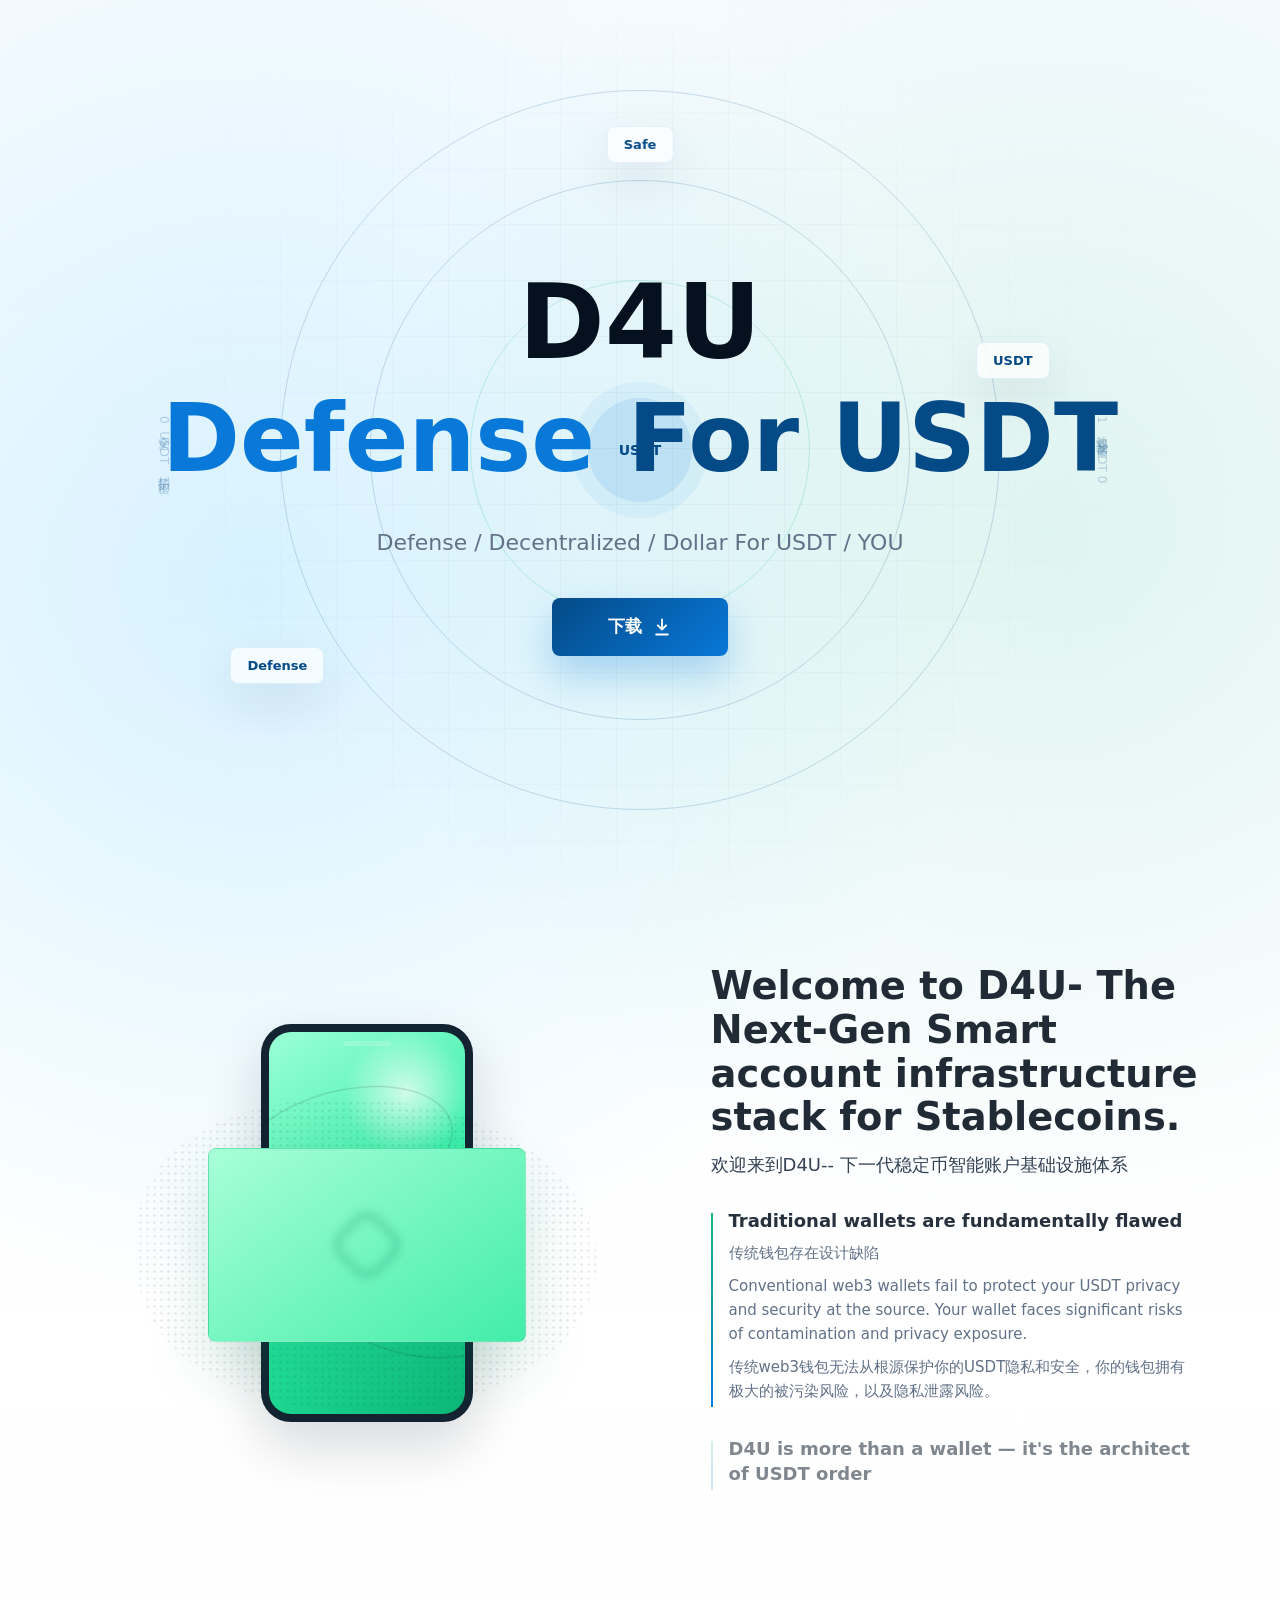
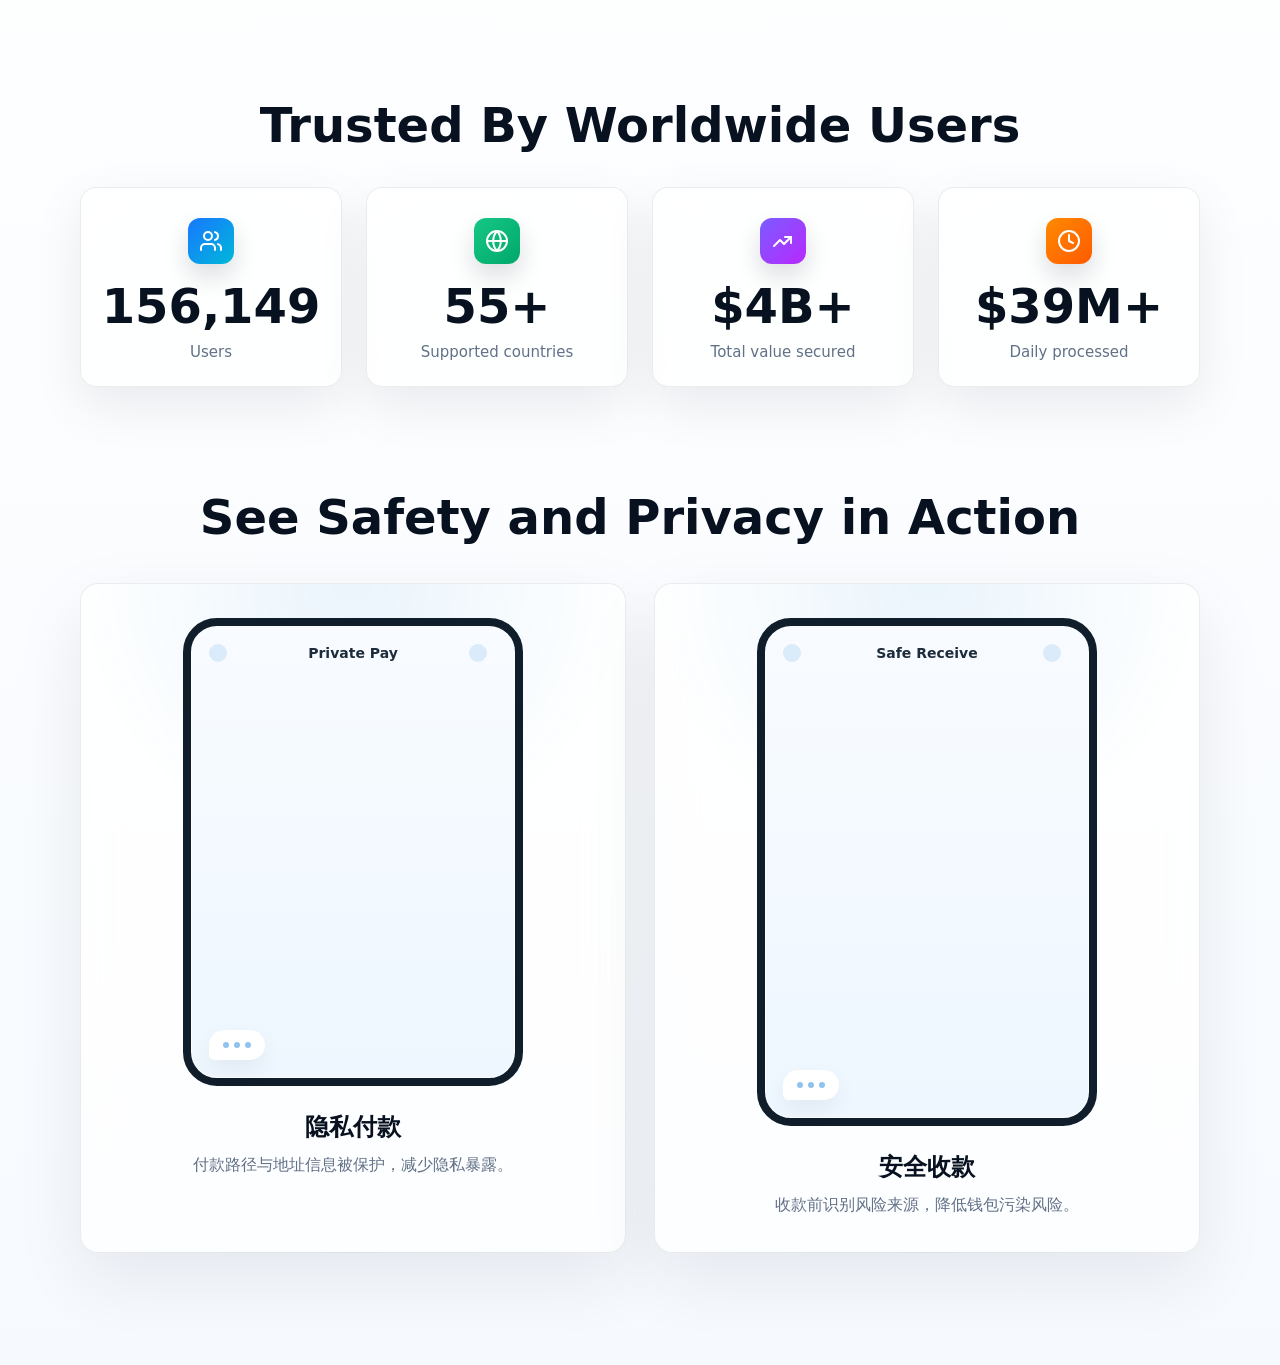
==== commit 1ea342da: "New UI" ====
--- a/index.html
+++ b/index.html
@@ -3,467 +3,237 @@
   <head>
     <meta charset="UTF-8" />
     <meta name="viewport" content="width=device-width, initial-scale=1.0" />
-    <meta
-      name="description"
-      content="D4U is a next-gen smart account infrastructure stack for stablecoins, built for private USDT receiving, sending, and secure asset partitioning."
-    />
-    <title>D4U - Smart Account Infrastructure for Stablecoins</title>
-    <link rel="stylesheet" href="styles.css" />
+    <title>D4U</title>
+    <link rel="stylesheet" href="./styles.css" />
   </head>
   <body>
-    <header class="site-header" aria-label="Primary navigation">
-      <a class="brand" href="#top" aria-label="D4U home">
-        <span class="brand-mark">D4U</span>
-        <span class="brand-copy">Defense Decentralized Dollar</span>
-      </a>
-      <nav class="nav-links" aria-label="Main menu">
-        <a href="#story" data-i18n="nav.story">产品故事</a>
-        <a href="#features" data-i18n="nav.features">功能</a>
-        <a href="#engines" data-i18n="nav.engines">三大引擎</a>
-        <a href="#download" data-i18n="nav.download">下载 app</a>
-      </nav>
-      <div class="nav-actions">
-        <button class="lang-toggle" type="button" aria-label="Switch language">EN</button>
-        <a class="button button-small" href="#download" data-i18n="cta.download">下载 D4U</a>
-      </div>
-    </header>
-
-    <main id="top">
+    <main class="site-shell">
       <section class="hero" aria-labelledby="hero-title">
-        <div class="hero-copy">
-        <p class="eyebrow">
-          D4U -
-          <span class="rotator" data-words="Defense,Decentralized,Dollar">Defense</span>
-          <span data-i18n="hero.for">For</span>
-          <span class="rotator companion" data-words="USDT,USDT,You">USDT</span>
-        </p>
-          <h1 id="hero-title" data-i18n="hero.title">下一代稳定币智能账户基础设施</h1>
-          <p class="hero-lede" data-i18n="hero.lede">
-            像 Apple 官网一样简洁克制，却为 USDT 的隐私、安全与资产秩序提供一整套智能账户体验。
+        <div class="ambient" aria-hidden="true">
+          <div class="ring ring-one"></div>
+          <div class="ring ring-two"></div>
+          <div class="ring ring-three"></div>
+          <div class="pulse-core">USDT</div>
+          <div class="scan-line scan-left">0 安全 USDT 防护 加密 1</div>
+          <div class="scan-line scan-right">1 钱包 安全 储蓄 USDT 0</div>
+          <div class="signal signal-a">Safe</div>
+          <div class="signal signal-b">USDT</div>
+          <div class="signal signal-c">Defense</div>
+        </div>
+
+        <div class="hero-content">
+          <p class="eyebrow">D4U</p>
+          <h1 id="hero-title">
+            <span id="lead-word">Defense</span>
+            <span class="divider">For</span>
+            <span id="target-word">USDT</span>
+          </h1>
+          <p class="subtitle">
+            Defense / Decentralized / Dollar For USDT / YOU
           </p>
-          <div class="hero-actions">
-            <a class="button" href="#download" data-i18n="cta.download">下载 D4U</a>
-            <a class="button button-ghost" href="#story" data-i18n="cta.learn">了解产品故事</a>
+          <a class="download-button" href="#download" aria-label="下载 D4U">
+            <span>下载</span>
+            <svg viewBox="0 0 24 24" aria-hidden="true">
+              <path d="M12 3v12m0 0 5-5m-5 5-5-5M5 21h14" />
+            </svg>
+          </a>
+        </div>
+      </section>
+
+      <section class="intro-section" aria-labelledby="intro-title">
+        <div class="intro-visual" aria-hidden="true">
+          <div class="phone-frame">
+            <div class="phone-speaker"></div>
+            <div class="phone-screen">
+              <div class="mesh mesh-one"></div>
+              <div class="mesh mesh-two"></div>
+            </div>
           </div>
-        </div>
-        <div class="hero-visual" aria-label="D4U product preview">
-          <img src="assets/d4u-hero.png" alt="D4U smart account product visual" />
-        </div>
-      </section>
-
-      <section class="intro" id="story" aria-labelledby="story-title">
-        <div class="story-panel">
-          <div class="story-device" aria-hidden="true">
-            <div class="story-phone">
-              <span class="phone-notch"></span>
-              <span class="phone-cloud cloud-a"></span>
-              <span class="phone-cloud cloud-b"></span>
-            </div>
-            <div class="story-privacy-card">
-              <span class="story-card-label">D4U Smart Account</span>
-              <span class="story-card-balance">USDT</span>
-              <span class="story-card-line line-a"></span>
-              <span class="story-card-line line-b"></span>
-              <span class="story-card-chip chip-safe">Safe</span>
-              <span class="story-card-chip chip-watch">Watch</span>
-            </div>
-            <div class="story-particle particle-a"></div>
-            <div class="story-particle particle-b"></div>
+          <div class="privacy-cloud"></div>
+          <div class="secure-card">
+            <div class="secure-mark"></div>
           </div>
-          <div class="story-copy">
-            <p class="section-kicker" data-i18n="story.kicker">Welcome to D4U</p>
-            <h2 id="story-title" data-i18n="story.title">
-              The Next-Gen Smart Account Infrastructure Stack for Stablecoins.
-            </h2>
-            <div class="story-lines">
-              <h3 data-i18n="story.problemTitle">Traditional wallets are fundamentally flawed</h3>
-              <p data-i18n="story.problem">
-                Conventional web3 wallets fail to protect your USDT privacy and security at the source. Your wallet faces significant risks of contamination and privacy exposure.
-              </p>
-              <h3 data-i18n="story.solutionTitle">D4U is more than a wallet — it's the architect of USDT order</h3>
-              <p data-i18n="story.solution">
-                Powered by decentralized architecture, D4U hybrid network technology, and zero-knowledge proofs, D4U redefines how USDT should be used.
-              </p>
-            </div>
-            <a class="button button-ghost story-button" href="#download" data-i18n="story.button">Get D4U</a>
+        </div>
+
+        <div class="intro-copy">
+          <h2 id="intro-title">
+            Welcome to D4U- The Next-Gen Smart account infrastructure stack for
+            Stablecoins.
+          </h2>
+          <p class="cn">
+            欢迎来到D4U-- 下一代稳定币智能账户基础设施体系
+          </p>
+
+          <div class="intro-tabs">
+            <div class="copy-block is-active" data-tab-panel>
+              <button class="copy-trigger" type="button" aria-expanded="true">
+                <span>Traditional wallets are fundamentally flawed</span>
+              </button>
+              <div class="copy-body">
+                <div class="copy-body-inner">
+                  <p>传统钱包存在设计缺陷</p>
+                  <p>
+                    Conventional web3 wallets fail to protect your USDT privacy
+                    and security at the source. Your wallet faces significant
+                    risks of contamination and privacy exposure.
+                  </p>
+                  <p>
+                    传统web3钱包无法从根源保护你的USDT隐私和安全，你的钱包拥有极大的被污染风险，以及隐私泄露风险。
+                  </p>
+                </div>
+              </div>
+            </div>
+
+            <div class="copy-block" data-tab-panel>
+              <button class="copy-trigger" type="button" aria-expanded="false">
+                <span>
+                  D4U is more than a wallet — it's the architect of USDT order
+                </span>
+              </button>
+              <div class="copy-body">
+                <div class="copy-body-inner">
+                  <p>D4U不只是钱包，更是USDT秩序的构建者</p>
+                  <p>
+                    Powered by decentralized architecture, D4U hybrid network
+                    technology, and zero-knowledge proofs, D4U redefines how
+                    USDT should be used.
+                  </p>
+                  <p>
+                    得益于去中心化设计、D4U混合网络技术和零知识证明技术，D4U重新构建了USDT的使用秩序。
+                  </p>
+                </div>
+              </div>
+            </div>
           </div>
         </div>
       </section>
 
-      <section class="metrics" aria-label="Trusted by worldwide users">
-        <div class="metric">
-          <strong>200,000</strong>
-          <span data-i18n="metrics.users">Users</span>
-        </div>
-        <div class="metric">
-          <strong>70+</strong>
-          <span data-i18n="metrics.countries">Supported countries</span>
-        </div>
-        <div class="metric">
-          <strong>$5B+</strong>
-          <span data-i18n="metrics.secured">Total value secured</span>
-        </div>
-        <div class="metric">
-          <strong>$50M+</strong>
-          <span data-i18n="metrics.daily">Daily processed</span>
-        </div>
-      </section>
-
-      <section class="privacy-action section" id="privacy-action" aria-labelledby="privacy-action-title">
-        <div class="privacy-action-copy">
-          <p class="section-kicker" data-i18n="privacyAction.kicker">See Safety and Privacy in Action</p>
-          <h2 id="privacy-action-title" data-i18n="privacyAction.title">安全收款与隐私付款，一眼看清。</h2>
-          <p data-i18n="privacyAction.copy">
-            两个核心 Demo 分别展示 D4U 如何隔离风险资金，以及如何隐藏 USDT 支付链路。
-          </p>
-        </div>
+      <section class="stats-section" aria-labelledby="stats-title">
+        <h2 id="stats-title">Trusted By Worldwide Users</h2>
+        <div class="stats-grid">
+          <article class="stat-card">
+            <div class="stat-icon icon-users">
+              <svg viewBox="0 0 24 24" aria-hidden="true">
+                <path d="M16 21v-2a4 4 0 0 0-4-4H6a4 4 0 0 0-4 4v2" />
+                <circle cx="9" cy="7" r="4" />
+                <path d="M22 21v-2a4 4 0 0 0-3-3.87" />
+                <path d="M16 3.13a4 4 0 0 1 0 7.75" />
+              </svg>
+            </div>
+            <strong><span data-count-to="200000" data-format="comma">0</span></strong>
+            <span>Users</span>
+          </article>
+
+          <article class="stat-card">
+            <div class="stat-icon icon-globe">
+              <svg viewBox="0 0 24 24" aria-hidden="true">
+                <circle cx="12" cy="12" r="10" />
+                <path d="M2 12h20" />
+                <path d="M12 2a15 15 0 0 1 0 20" />
+                <path d="M12 2a15 15 0 0 0 0 20" />
+              </svg>
+            </div>
+            <strong><span data-count-to="70">0</span>+</strong>
+            <span>Supported countries</span>
+          </article>
+
+          <article class="stat-card">
+            <div class="stat-icon icon-secured">
+              <svg viewBox="0 0 24 24" aria-hidden="true">
+                <path d="m3 17 6-6 4 4 7-7" />
+                <path d="M14 8h6v6" />
+              </svg>
+            </div>
+            <strong>$<span data-count-to="5">0</span>B+</strong>
+            <span>Total value secured</span>
+          </article>
+
+          <article class="stat-card">
+            <div class="stat-icon icon-processed">
+              <svg viewBox="0 0 24 24" aria-hidden="true">
+                <circle cx="12" cy="12" r="10" />
+                <path d="M12 6v6l4 2" />
+              </svg>
+            </div>
+            <strong>$<span data-count-to="50">0</span>M+</strong>
+            <span>Daily processed</span>
+          </article>
+        </div>
+      </section>
+
+      <section class="demo-section" aria-labelledby="demo-title">
+        <h2 id="demo-title">See Safety and Privacy in Action</h2>
         <div class="demo-grid">
-          <article class="demo-card demo-safety">
-            <div class="demo-visual safety-visual" aria-hidden="true">
-              <div class="fund-source source-clean">Clean</div>
-              <div class="fund-source source-watch">Watch</div>
-              <div class="fund-source source-risk">Risk</div>
-              <div class="sentry-core">D4U<br />Sentry</div>
-              <div class="safety-lane lane-clean"></div>
-              <div class="safety-lane lane-watch"></div>
-              <div class="safety-lane lane-risk"></div>
-              <div class="zone zone-safe">Safe Zone</div>
-              <div class="zone zone-observe">Watch Zone</div>
-              <div class="zone zone-block">Isolation</div>
-            </div>
-            <div class="demo-copy">
-              <span data-i18n="privacyAction.safetyKicker">Safe receive</span>
-              <h3 data-i18n="privacyAction.safetyTitle">Receive USDT safely.</h3>
-              <p data-i18n="privacyAction.safetyCopy">Risky funds are detected on arrival and routed away from your main account.</p>
-            </div>
-          </article>
-          <article class="demo-card demo-privacy">
-            <div class="demo-visual privacy-stage" aria-label="D4U privacy transfer in action">
-              <div class="privacy-orbit orbit-a"></div>
-              <div class="privacy-orbit orbit-b"></div>
-              <div class="privacy-beam"></div>
-              <img src="assets/privacy-action.png" alt="D4U privacy transfer demo between sender and receiver" />
-              <div class="privacy-chip chip-left" data-i18n="privacyAction.chipLeft">E2E Encrypted</div>
-              <div class="privacy-chip chip-right" data-i18n="privacyAction.chipRight">ZK Protected</div>
-              <div class="privacy-spark spark-a"></div>
-              <div class="privacy-spark spark-b"></div>
-              <div class="privacy-spark spark-c"></div>
-            </div>
-            <div class="demo-copy">
-              <span data-i18n="privacyAction.privacyKicker">Private pay</span>
-              <h3 data-i18n="privacyAction.privacyTitle">Pay USDT privately.</h3>
-              <p data-i18n="privacyAction.privacyCopy">D4U Hybrid Network breaks visible links between sender, route, and recipient.</p>
-            </div>
-          </article>
-        </div>
-      </section>
-
-      <section class="section" id="features" aria-labelledby="features-title">
-        <p class="section-kicker" data-i18n="features.kicker">D4U Features</p>
-        <h2 id="features-title" data-i18n="features.title">D4U Features</h2>
-        <div class="feature-grid">
-          <article class="feature-card feature-sentry">
-            <div class="feature-visual sentry-filter" aria-label="D4U Sentry risk filtering animation">
-              <div class="asset asset-usdt"><span>₮</span><strong>USDT</strong></div>
-              <div class="asset asset-usdc"><span>$</span><strong>USDC</strong></div>
-              <div class="asset asset-dai"><span>D</span><strong>DAI</strong></div>
-              <svg class="sentry-pipes" viewBox="0 0 1000 360" preserveAspectRatio="none" role="img" aria-label="Funds flow through D4U Sentry and split by risk level">
-                <path class="pipe-track usdt-track" d="M110 78 H292 C368 78 354 148 438 148 H500" />
-                <path class="pipe-track usdc-track" d="M110 174 H500" />
-                <path class="pipe-track dai-track" d="M110 270 H292 C368 270 354 202 438 202 H500" />
-                <path class="pipe-track high-track" d="M500 132 H602 C692 132 658 78 752 78 H900" />
-                <path class="pipe-track medium-track" d="M500 174 H900" />
-                <path class="pipe-track low-track" d="M500 222 H602 C692 222 658 288 752 288 H900" />
-                <path class="pipe-flow usdt-flow" d="M110 78 H292 C368 78 354 148 438 148 H500" />
-                <path class="pipe-flow usdc-flow" d="M110 174 H500" />
-                <path class="pipe-flow dai-flow" d="M110 270 H292 C368 270 354 202 438 202 H500" />
-                <path class="pipe-flow high-flow" d="M500 132 H602 C692 132 658 78 752 78 H900" />
-                <path class="pipe-flow medium-flow" d="M500 174 H900" />
-                <path class="pipe-flow low-flow" d="M500 222 H602 C692 222 658 288 752 288 H900" />
-              </svg>
-              <div class="sentry-filter-core">
-                <strong>D4U<br />Sentry</strong>
-                <span>Risk Radar</span>
-              </div>
-              <div class="risk-pool high-risk"><span>!</span><strong>High Risk</strong><small>Pool</small></div>
-              <div class="risk-pool medium-risk"><span>!</span><strong>Medium Risk</strong><small>Pool</small></div>
-              <div class="risk-pool low-risk"><span>✓</span><strong>Low Risk</strong><small>Pool</small></div>
-              <div class="filter-legend">
-                <span><i></i>Zero Knowledge</span>
-                <span><i></i>Risk Managed</span>
-                <span><i></i>Optimized Yield</span>
-              </div>
-            </div>
-          </article>
-          <article class="feature-card">
-            <div class="feature-visual send" aria-hidden="true">
-              <div class="transfer-node node-left">A</div>
-              <div class="transfer-node node-right">B</div>
-              <div class="transfer-line"></div>
-              <div class="speed-token">USDT</div>
-              <div class="fee-chip" data-i18n="features.visualFee">低费用</div>
-              <div class="instant-chip" data-i18n="features.visualInstant">即时到账</div>
-            </div>
-            <span class="card-index">02</span>
-            <h3 data-i18n="features.sendTitle">快速转账</h3>
-            <p data-i18n="features.send">低费用、即时 USDT 转账，适合朋友、白名单与高频运营场景。</p>
-          </article>
-          <article class="feature-card">
-            <div class="feature-visual private" aria-hidden="true">
-              <div class="privacy-core"></div>
-              <div class="privacy-route route-one"></div>
-              <div class="privacy-route route-two"></div>
-              <div class="privacy-route route-three"></div>
-              <div class="privacy-node node-a"></div>
-              <div class="privacy-node node-b"></div>
-              <div class="privacy-node node-c"></div>
-              <div class="privacy-eye"></div>
-              <div class="privacy-mask"></div>
-            </div>
-            <span class="card-index">03</span>
-            <h3 data-i18n="features.privateTitle">隐私付 U</h3>
-            <p data-i18n="features.private">通过隐私路由打散交易特征，让支付像你希望的那样低可见、低关联。</p>
-          </article>
-        </div>
-      </section>
-
-      <section class="section engine-section" id="engines" aria-labelledby="engines-title">
-        <p class="section-kicker" data-i18n="engines.kicker">Multi-layered Privacy & Security Architectures</p>
-        <h2 id="engines-title" data-i18n="engines.title">三大核心引擎，为 USDT 账户建立秩序。</h2>
-        <div class="engine-grid">
-          <article class="engine-card">
-            <span class="engine-icon">S</span>
-            <div class="engine-visual engine-sentry" aria-hidden="true">
-              <div class="sentry-radar"></div>
-              <div class="sentry-scan"></div>
-              <div class="sentry-alert alert-one"></div>
-              <div class="sentry-alert alert-two"></div>
-            </div>
-            <h3>D4U Sentry Engine</h3>
-            <p data-i18n="engines.sentry">毫秒级 KYT 检测、16 层风险维度与三级智能预警，入账即扫描。</p>
-            <ul>
-              <li data-i18n="engines.sentry1">Real-time monitoring</li>
-              <li data-i18n="engines.sentry2">16-layer protection</li>
-              <li data-i18n="engines.sentry3">Intelligent alerts</li>
-            </ul>
-          </article>
-          <article class="engine-card prominent">
-            <span class="engine-icon">C</span>
-            <div class="engine-visual engine-cloak" aria-hidden="true">
-              <div class="cloak-path path-a"></div>
-              <div class="cloak-path path-b"></div>
-              <div class="cloak-path path-c"></div>
-              <div class="cloak-node cloak-a"></div>
-              <div class="cloak-node cloak-b"></div>
-              <div class="metadata-zero">0</div>
-            </div>
-            <h3>D4U Cloak Mode</h3>
-            <p data-i18n="engines.cloak">零痕迹支付系统通过路径混淆、元数据清零和地址轮换切断地址关联。</p>
-            <ul>
-              <li data-i18n="engines.cloak1">Path obfuscation</li>
-              <li data-i18n="engines.cloak2">Metadata zeroing</li>
-              <li data-i18n="engines.cloak3">Address rotation</li>
-            </ul>
-          </article>
-          <article class="engine-card">
-            <span class="engine-icon">P</span>
-            <div class="engine-visual engine-partition" aria-hidden="true">
-              <div class="partition-tier reserve"></div>
-              <div class="partition-tier flow"></div>
-              <div class="partition-tier watch"></div>
-            </div>
-            <h3>D4U Asset Partition</h3>
-            <p data-i18n="engines.partition">核心储备区、流动区、观察区分层管理，避免可疑资产污染主账户。</p>
-            <ul>
-              <li data-i18n="engines.partition1">Core Reserve</li>
-              <li data-i18n="engines.partition2">Flow Zone</li>
-              <li data-i18n="engines.partition3">Watch Zone</li>
-            </ul>
-          </article>
-        </div>
-      </section>
-
-      <section class="section ecosystem" aria-labelledby="ecosystem-title">
-        <p class="section-kicker" data-i18n="ecosystem.kicker">D4U Ecosystem</p>
-        <h2 id="ecosystem-title" data-i18n="ecosystem.title">从地址到链路，再到 API，一次完成。</h2>
-        <div class="ecosystem-list">
-          <article>
-            <div class="ecosystem-visual eco-address" aria-hidden="true">
-              <span></span><span></span><span></span>
-            </div>
-            <h3 data-i18n="ecosystem.addressTitle">即时生成式地址簿</h3>
-            <p data-i18n="ecosystem.address">基于 Stealth Address 技术，您的链上隐私得以实现。</p>
-          </article>
-          <article>
-            <div class="ecosystem-visual eco-chain" aria-hidden="true">
-              <span></span><span></span><span></span><span></span>
-            </div>
-            <h3 data-i18n="ecosystem.chainTitle">D4U 混合网络公链系统</h3>
-            <p data-i18n="ecosystem.chain">强大的混合网络式公链系统，收支更快速、更高效、更省钱。</p>
-          </article>
-          <article>
-            <div class="ecosystem-visual eco-api" aria-hidden="true">
-              <span>API</span><span>SDK</span>
-            </div>
-            <h3 data-i18n="ecosystem.apiTitle">D4U API & SDK</h3>
-            <p data-i18n="ecosystem.api">实时监控、智能预警、隐形支付、资金分层，一次集成。</p>
-          </article>
-        </div>
-      </section>
-
-      <section class="trust-band" aria-label="Trust indicators">
-        <div class="trust-header">
-          <div class="trust-heading">
-            <p class="section-kicker" data-i18n="trust.kicker">Trust & Backing</p>
-            <h2 data-i18n="trust.title">Audited security, backed by people who understand infrastructure.</h2>
-            <p data-i18n="trust.copy">
-              D4U is built for serious USDT flows, with security review, ZK architecture, and long-term ecosystem support at the foundation.
-            </p>
-          </div>
-          <div class="trust-visual" aria-hidden="true">
-            <div class="trust-core">D4U</div>
-            <div class="trust-ring ring-a"></div>
-            <div class="trust-ring ring-b"></div>
-            <div class="trust-node audit-node">Audit</div>
-            <div class="trust-node zk-node">ZK</div>
-            <div class="trust-node net-node">Net</div>
-            <div class="trust-node usdt-node">USDT</div>
-          </div>
-        </div>
-        <div class="trust-item trust-audit">
-          <span class="trust-icon" aria-hidden="true">✓</span>
-          <div class="trust-copy">
-            <span data-i18n="trust.audit">Trustworthy</span>
-            <strong>CertiK / PeckShield / ZK Architecture</strong>
-            <ul class="trust-tags">
-              <li data-i18n="trust.auditTag1">Security review</li>
-              <li data-i18n="trust.auditTag2">ZK design</li>
-              <li data-i18n="trust.auditTag3">Risk controls</li>
-            </ul>
-          </div>
-        </div>
-        <div class="trust-item trust-backing">
-          <span class="trust-icon" aria-hidden="true">+</span>
-          <div class="trust-copy">
-            <span data-i18n="trust.backed">Backed by top investors</span>
-            <strong>Vitalik / A16z / Paradigm / Coinbase Ventures</strong>
-            <ul class="trust-tags">
-              <li data-i18n="trust.backTag1">Long-term capital</li>
-              <li data-i18n="trust.backTag2">Crypto-native network</li>
-              <li data-i18n="trust.backTag3">Infrastructure focus</li>
-            </ul>
-          </div>
-        </div>
-      </section>
-
-      <section class="section security" aria-labelledby="security-title">
-        <p class="section-kicker" data-i18n="security.kicker">Privacy- and security-driven design</p>
-        <h2 id="security-title" data-i18n="security.title">每一个设计决定，都先保护你的控制权。</h2>
-        <div class="security-grid">
-          <article>
-            <div class="security-visual security-key" aria-hidden="true"></div>
-            <h3 data-i18n="security.selfTitle">Self-Custody, Always</h3>
-            <p data-i18n="security.self">D4U 完全非托管。你的密钥、你的资产、你的控制权。</p>
-          </article>
-          <article>
-            <div class="security-visual security-open" aria-hidden="true"></div>
-            <h3 data-i18n="security.openTitle">Open Source by Default</h3>
-            <p data-i18n="security.open">核心组件开源，你无需只相信承诺，也可以自行验证安全性。</p>
-          </article>
-          <article>
-            <div class="security-visual security-mix" aria-hidden="true"></div>
-            <h3 data-i18n="security.mixnetTitle">Hybrid Mixnet</h3>
-            <p data-i18n="security.mixnet">混合网络打散并重组交易路径，让资金流难以回溯到你。</p>
-          </article>
-          <article>
-            <div class="security-visual security-zk" aria-hidden="true">ZK</div>
-            <h3 data-i18n="security.zkTitle">Zero-Knowledge Built In</h3>
-            <p data-i18n="security.zk">原生 ZK 证明可在不暴露持仓或交易历史的前提下证明余额与合规性。</p>
-          </article>
-        </div>
-      </section>
-
-      <section class="section feedback" aria-labelledby="feedback-title">
-        <p class="section-kicker" data-i18n="feedback.kicker">Feedback</p>
-        <h2 id="feedback-title" data-i18n="feedback.title">How users say about us</h2>
-        <div class="quote-grid">
-          <figure>
-            <div class="quote-visual quote-institution" aria-hidden="true">
-              <div class="report-panel"></div>
-              <div class="chain-row row-one"></div>
-              <div class="chain-row row-two"></div>
-              <div class="flow-spark spark-a"></div>
-              <div class="flow-spark spark-b"></div>
-            </div>
-            <blockquote data-i18n="feedback.quote1">
-              For institutional USDT management, D4U offers unmatched flexibility. Real-time reporting and multi-chain support have transformed our workflow.
-            </blockquote>
-            <figcaption>James Thompson <span data-i18n="feedback.role1">Managing Partner, Quantum Capital</span></figcaption>
-          </figure>
-          <figure>
-            <div class="quote-visual quote-privacy" aria-hidden="true">
-              <div class="multi-sig-ring"></div>
-              <div class="signature-dot sig-a"></div>
-              <div class="signature-dot sig-b"></div>
-              <div class="signature-dot sig-c"></div>
-              <div class="private-volume">USDT</div>
-            </div>
-            <blockquote data-i18n="feedback.quote2">
-              D4U's privacy-first design and multi-signature security give us confidence to handle large-volume transactions with discretion.
-            </blockquote>
-            <figcaption>Sarah Williams <span data-i18n="feedback.role2">OTC Merchant</span></figcaption>
-          </figure>
-          <figure>
-            <div class="quote-visual quote-audit" aria-hidden="true">
-              <div class="custody-lock"></div>
-              <div class="audit-trail trail-one"></div>
-              <div class="audit-trail trail-two"></div>
-              <div class="balance-scale"></div>
-            </div>
-            <blockquote data-i18n="feedback.quote3">
-              The self-custody model and audit trail create the perfect balance of privacy and accountability.
-            </blockquote>
-            <figcaption>Lisa Rodriguez <span data-i18n="feedback.role3">Compliance Officer, PayBridge International</span></figcaption>
-          </figure>
-        </div>
-      </section>
-
-      <section class="download section" id="download" aria-labelledby="download-title">
-        <p class="section-kicker" data-i18n="download.kicker">Get Started</p>
-        <h2 id="download-title" data-i18n="download.title">Join D4U, Defense Decentralized Dollar for You.</h2>
-        <p data-i18n="download.copy">Trusted by a community of 100,000 users, more than another wallet.</p>
-        <a class="button" href="#" data-i18n="download.button">Get D4U</a>
-      </section>
+          <article class="demo-card">
+            <div class="demo-phone">
+              <div class="demo-topbar">
+                <span></span>
+                <strong>Private Pay</strong>
+                <span></span>
+              </div>
+              <div class="chat-thread" data-chat-demo>
+                <div class="chat-bubble incoming" data-chat-step>
+                  Send 320 USDT to Alex?
+                </div>
+                <div class="chat-bubble outgoing" data-chat-step>
+                  Hide sender address and payment route.
+                </div>
+                <div class="chat-bubble system" data-chat-step>
+                  Privacy route protected by D4U.
+                </div>
+                <div class="transfer-card" data-chat-step>
+                  <span>Privacy Payment</span>
+                  <strong>320 USDT</strong>
+                  <small>Recipient receives clean transfer details.</small>
+                </div>
+                <div class="typing-indicator" aria-hidden="true">
+                  <span></span>
+                  <span></span>
+                  <span></span>
+                </div>
+              </div>
+            </div>
+            <h3>隐私付款</h3>
+            <p>付款路径与地址信息被保护，减少隐私暴露。</p>
+          </article>
+
+          <article class="demo-card">
+            <div class="demo-phone">
+              <div class="demo-topbar">
+                <span></span>
+                <strong>Safe Receive</strong>
+                <span></span>
+              </div>
+              <div class="chat-thread" data-chat-demo>
+                <div class="chat-bubble incoming" data-chat-step>
+                  Incoming 1,280 USDT detected.
+                </div>
+                <div class="chat-bubble outgoing" data-chat-step>
+                  Check contamination risk before receiving.
+                </div>
+                <div class="chat-bubble system" data-chat-step>
+                  Address risk cleared. Funds are safe to accept.
+                </div>
+                <div class="transfer-card safe" data-chat-step>
+                  <span>Safe Receive</span>
+                  <strong>Verified</strong>
+                  <small>Receive USDT with source-level protection.</small>
+                </div>
+                <div class="typing-indicator" aria-hidden="true">
+                  <span></span>
+                  <span></span>
+                  <span></span>
+                </div>
+              </div>
+            </div>
+            <h3>安全收款</h3>
+            <p>收款前识别风险来源，降低钱包污染风险。</p>
+          </article>
+        </div>
+      </section>
+
     </main>
 
-    <footer class="site-footer">
-      <div>
-        <a class="brand footer-brand" href="#top">
-          <span class="brand-mark">D4U</span>
-          <span class="brand-copy">Defense Decentralized Dollar for U</span>
-        </a>
-        <div class="socials" aria-label="Social links">
-          <a href="#" aria-label="X">X</a>
-          <a href="#" aria-label="Telegram">TG</a>
-          <a href="#" aria-label="GitHub">GH</a>
-        </div>
-      </div>
-      <div class="footer-links">
-        <div>
-          <h3 data-i18n="footer.products">Products</h3>
-          <a href="#download" data-i18n="footer.download">Download</a>
-          <a href="#features" data-i18n="footer.support">Support</a>
-        </div>
-        <div>
-          <h3 data-i18n="footer.resource">Resource</h3>
-          <a href="#" data-i18n="footer.brand">Brand book</a>
-          <a href="#" data-i18n="footer.privacy">Privacy policy</a>
-          <a href="#" data-i18n="footer.terms">Terms of use</a>
-          <a href="#" data-i18n="footer.audit">Audit report</a>
-        </div>
-      </div>
-    </footer>
-
-    <script src="script.js"></script>
+    <script src="./script.js"></script>
   </body>
 </html>
--- a/styles.css
+++ b/styles.css
@@ -1,18 +1,16 @@
 :root {
-  color-scheme: dark;
-  --bg: #050607;
-  --bg-soft: #0b1114;
-  --text: #f5f7f8;
-  --muted: #9ba7ad;
-  --line: rgba(255, 255, 255, 0.12);
-  --line-strong: rgba(125, 241, 232, 0.28);
-  --cyan: #72f7ee;
-  --green: #7cff9d;
-  --blue: #77a7ff;
-  --silver: #d6dde2;
-  --glass: rgba(255, 255, 255, 0.055);
-  --shadow: 0 30px 110px rgba(19, 244, 219, 0.13);
-  --radius: 8px;
+  --ink: #07111f;
+  --muted: #617187;
+  --blue: #0878d9;
+  --blue-deep: #044a86;
+  --cyan: #19b8ff;
+  --green: #18b987;
+  --line: rgba(7, 17, 31, 0.1);
+  --soft: rgba(8, 120, 217, 0.1);
+  --surface: rgba(255, 255, 255, 0.78);
+  font-family:
+    Inter, ui-sans-serif, system-ui, -apple-system, BlinkMacSystemFont,
+    "Segoe UI", sans-serif;
 }
 
 * {
@@ -25,4316 +23,811 @@
 
 body {
   margin: 0;
-  min-width: 320px;
+  color: var(--ink);
   background:
-    radial-gradient(circle at 50% -10%, rgba(106, 247, 237, 0.2), transparent 34rem),
-    radial-gradient(circle at 100% 20%, rgba(91, 116, 255, 0.13), transparent 24rem),
-    linear-gradient(180deg, #020303 0%, var(--bg) 42%, #030404 100%);
-  color: var(--text);
-  font-family: Inter, "Noto Sans SC", system-ui, -apple-system, BlinkMacSystemFont, "Segoe UI", sans-serif;
-  letter-spacing: 0;
-}
-
-body::after {
-  position: fixed;
+    radial-gradient(circle at 20% 20%, rgba(25, 184, 255, 0.16), transparent 28%),
+    radial-gradient(circle at 82% 18%, rgba(24, 185, 135, 0.12), transparent 26%),
+    linear-gradient(180deg, #f7fbff 0%, #ffffff 46%, #f6faff 100%);
+}
+
+a {
+  color: inherit;
+}
+
+.site-shell {
+  min-height: 100vh;
+  overflow: hidden;
+}
+
+.hero {
+  position: relative;
+  display: grid;
+  min-height: 100vh;
+  place-items: center;
+  padding: 96px 24px 64px;
+  isolation: isolate;
+}
+
+.ambient {
+  position: absolute;
   inset: 0;
   z-index: -1;
-  pointer-events: none;
-  content: "";
-  background:
-    radial-gradient(circle at var(--cursor-x, 50%) var(--cursor-y, 12%), rgba(114, 247, 238, 0.12), transparent 18rem),
-    linear-gradient(120deg, transparent 20%, rgba(255, 255, 255, 0.025) 42%, transparent 64%);
-  opacity: 0.72;
-}
-
-body::before {
-  position: fixed;
+  overflow: hidden;
+}
+
+.ambient::before {
+  position: absolute;
   inset: 0;
-  z-index: -2;
-  pointer-events: none;
   content: "";
   background-image:
-    linear-gradient(rgba(255, 255, 255, 0.035) 1px, transparent 1px),
-    linear-gradient(90deg, rgba(255, 255, 255, 0.035) 1px, transparent 1px);
-  background-size: 72px 72px;
-  mask-image: linear-gradient(to bottom, rgba(0, 0, 0, 0.72), transparent 78%);
-  animation: gridDrift 22s linear infinite;
-}
-
-a {
-  color: inherit;
-  text-decoration: none;
-}
-
-img {
-  display: block;
-  max-width: 100%;
-}
-
-.site-header {
-  position: fixed;
+    linear-gradient(rgba(7, 17, 31, 0.04) 1px, transparent 1px),
+    linear-gradient(90deg, rgba(7, 17, 31, 0.04) 1px, transparent 1px);
+  background-size: 56px 56px;
+  mask-image: radial-gradient(circle at center, #000 0%, transparent 72%);
+}
+
+.ring {
+  position: absolute;
+  top: 50%;
+  left: 50%;
+  width: min(72vw, 720px);
+  aspect-ratio: 1;
+  border: 1px solid rgba(4, 74, 134, 0.18);
+  border-radius: 50%;
+  transform: translate(-50%, -50%);
+  animation: drift 12s ease-in-out infinite;
+}
+
+.ring-two {
+  width: min(55vw, 540px);
+  animation-duration: 9s;
+  animation-direction: reverse;
+}
+
+.ring-three {
+  width: min(34vw, 340px);
+  border-color: rgba(24, 185, 135, 0.22);
+  animation-duration: 7s;
+}
+
+.pulse-core {
+  position: absolute;
+  top: 50%;
+  left: 50%;
+  display: grid;
+  width: 104px;
+  height: 104px;
+  place-items: center;
+  border-radius: 50%;
+  color: var(--blue-deep);
+  font-size: 14px;
+  font-weight: 800;
+  letter-spacing: 0;
+  background: rgba(8, 120, 217, 0.16);
+  box-shadow: 0 0 0 16px rgba(8, 120, 217, 0.06);
+  transform: translate(-50%, -50%);
+  animation: breathe 3.6s ease-in-out infinite;
+}
+
+.scan-line {
+  position: absolute;
   top: 0;
+  bottom: 0;
+  width: 22px;
+  color: rgba(4, 74, 134, 0.22);
+  font-size: 12px;
+  letter-spacing: 0;
+  line-height: 2.1;
+  text-align: center;
+  writing-mode: vertical-rl;
+  animation: stream 9s linear infinite;
+}
+
+.scan-left {
+  left: 12%;
+}
+
+.scan-right {
+  right: 13%;
+  animation-duration: 11s;
+}
+
+.signal {
+  position: absolute;
+  padding: 10px 16px;
+  border: 1px solid rgba(8, 120, 217, 0.1);
+  border-radius: 8px;
+  color: var(--blue-deep);
+  font-size: 13px;
+  font-weight: 700;
+  background: rgba(255, 255, 255, 0.72);
+  box-shadow: 0 18px 50px rgba(7, 17, 31, 0.09);
+  backdrop-filter: blur(16px);
+  animation: float 5s ease-in-out infinite;
+}
+
+.signal-a {
+  top: 14%;
   left: 50%;
-  z-index: 20;
-  display: grid;
-  width: min(1180px, calc(100% - 32px));
-  height: 64px;
-  grid-template-columns: 1fr auto 1fr;
-  align-items: center;
-  padding: 0 14px 0 18px;
-  border: 1px solid rgba(255, 255, 255, 0.08);
-  border-radius: 0 0 var(--radius) var(--radius);
-  background: rgba(5, 7, 8, 0.72);
-  backdrop-filter: blur(22px);
   transform: translateX(-50%);
-  animation: headerDrop 780ms cubic-bezier(0.2, 0.8, 0.2, 1) both;
-}
-
-.brand {
+}
+
+.signal-b {
+  right: 18%;
+  top: 38%;
+  animation-delay: -1.5s;
+}
+
+.signal-c {
+  bottom: 24%;
+  left: 18%;
+  animation-delay: -2.4s;
+}
+
+.hero-content {
+  width: min(1060px, 100%);
+  text-align: center;
+}
+
+.eyebrow {
+  margin: 0 0 18px;
+  color: #06111f;
+  font-size: clamp(52px, 9vw, 104px);
+  font-weight: 900;
+  letter-spacing: 0;
+  line-height: 0.9;
+}
+
+h1 {
+  min-height: 1.18em;
+  margin: 0;
+  color: var(--blue);
+  font-size: clamp(42px, 7.5vw, 94px);
+  font-weight: 900;
+  letter-spacing: 0;
+  line-height: 1.08;
+}
+
+.divider,
+#target-word {
+  color: var(--blue-deep);
+}
+
+#lead-word,
+#target-word {
+  display: inline-block;
+  transition:
+    opacity 240ms ease,
+    transform 240ms ease;
+}
+
+.word-exit {
+  opacity: 0;
+  transform: translateY(12px);
+}
+
+.subtitle {
+  width: min(720px, 100%);
+  margin: 26px auto 0;
+  color: var(--muted);
+  font-size: clamp(16px, 2vw, 22px);
+  line-height: 1.6;
+}
+
+.download-button {
   display: inline-flex;
   align-items: center;
+  justify-content: center;
   gap: 10px;
-  min-width: 0;
-}
-
-.brand-mark {
-  display: inline-grid;
-  width: 42px;
-  height: 42px;
-  place-items: center;
-  border: 1px solid rgba(114, 247, 238, 0.42);
+  min-width: 176px;
+  min-height: 58px;
+  margin-top: 38px;
   border-radius: 8px;
-  background: linear-gradient(145deg, rgba(114, 247, 238, 0.18), rgba(119, 167, 255, 0.08));
   color: #fff;
-  font-size: 13px;
+  font-size: 17px;
   font-weight: 800;
-  box-shadow: inset 0 0 22px rgba(114, 247, 238, 0.12);
-  animation: markPulse 4s ease-in-out infinite;
-}
-
-.brand-copy {
-  overflow: hidden;
-  color: var(--silver);
-  font-size: 13px;
-  font-weight: 600;
-  text-overflow: ellipsis;
-  white-space: nowrap;
-}
-
-.nav-links,
-.nav-actions,
-.hero-actions,
-.socials {
-  display: flex;
+  text-decoration: none;
+  background: linear-gradient(135deg, var(--blue-deep), var(--blue));
+  box-shadow: 0 18px 38px rgba(8, 120, 217, 0.28);
+  transition:
+    transform 180ms ease,
+    box-shadow 180ms ease;
+}
+
+.download-button:hover {
+  transform: translateY(-2px);
+  box-shadow: 0 22px 48px rgba(8, 120, 217, 0.34);
+}
+
+.download-button svg {
+  width: 20px;
+  height: 20px;
+  fill: none;
+  stroke: currentColor;
+  stroke-linecap: round;
+  stroke-linejoin: round;
+  stroke-width: 2.2;
+}
+
+.intro-section {
+  display: grid;
+  width: min(1120px, calc(100% - 48px));
+  min-height: 620px;
+  grid-template-columns: minmax(460px, 1.08fr) minmax(390px, 0.92fr);
+  gap: 56px;
   align-items: center;
-}
-
-.nav-links {
-  gap: 28px;
-  color: rgba(245, 247, 248, 0.82);
-  font-size: 13px;
-}
-
-.nav-links a {
-  transition: color 180ms ease;
-}
-
-.nav-links a:hover {
-  color: #fff;
-}
-
-.nav-actions {
-  justify-content: flex-end;
-  gap: 10px;
-}
-
-.lang-toggle,
-.button {
-  min-height: 38px;
-  border: 1px solid var(--line);
-  border-radius: 8px;
-  font: inherit;
-  font-weight: 700;
-}
-
-.lang-toggle {
-  width: 44px;
-  background: rgba(255, 255, 255, 0.04);
-  color: var(--silver);
-  cursor: pointer;
-}
-
-.button {
-  display: inline-flex;
-  position: relative;
-  overflow: hidden;
-  align-items: center;
-  justify-content: center;
-  padding: 0 20px;
-  background: linear-gradient(135deg, #f7ffff, #8dfcf3 54%, #86ffad);
-  color: #061010;
-  box-shadow: 0 14px 44px rgba(114, 247, 238, 0.24);
-  transition: transform 180ms ease, box-shadow 180ms ease;
-}
-
-.button::before {
-  position: absolute;
-  inset: 0;
-  content: "";
-  background: linear-gradient(110deg, transparent 0%, rgba(255, 255, 255, 0.45) 45%, transparent 62%);
-  transform: translateX(-130%);
-  transition: transform 520ms ease;
-}
-
-.button:hover {
-  box-shadow: 0 18px 58px rgba(114, 247, 238, 0.32);
-  transform: translateY(-1px);
-}
-
-.button:hover::before {
-  transform: translateX(130%);
-}
-
-.button-small {
-  min-height: 36px;
-  padding: 0 16px;
-  font-size: 13px;
-}
-
-.button-ghost {
-  background: rgba(255, 255, 255, 0.045);
-  color: var(--text);
-  box-shadow: none;
-}
-
-.hero {
-  display: grid;
-  min-height: 100svh;
-  grid-template-rows: auto 1fr;
-  align-items: end;
-  padding: 132px 20px 38px;
-  overflow: hidden;
-}
-
-.hero-copy {
-  width: min(980px, 100%);
-  margin: 0 auto;
-  text-align: center;
-  animation: heroTextIn 980ms cubic-bezier(0.2, 0.8, 0.2, 1) 120ms both;
-}
-
-.eyebrow,
-.section-kicker {
-  margin: 0 0 16px;
-  color: var(--cyan);
-  font-size: 13px;
-  font-weight: 800;
-  text-transform: uppercase;
-}
-
-.eyebrow {
-  margin-bottom: 20px;
-  font-size: clamp(15px, 1.35vw, 18px);
-  font-weight: 900;
-}
-
-.rotator {
-  display: inline-block;
-  min-width: 0;
-  color: #fff;
-  text-align: left;
-  transition: filter 260ms ease, opacity 260ms ease, transform 260ms ease;
-}
-
-.rotator.is-changing {
-  filter: blur(6px);
-  opacity: 0;
-  transform: translateY(-8px);
-}
-
-.companion {
-  min-width: 0;
-}
-
-h1,
-h2,
-h3,
-p {
-  margin-top: 0;
-}
-
-h1 {
-  width: min(980px, 100%);
-  margin: 0 auto;
-  font-size: clamp(48px, 8vw, 112px);
-  font-weight: 900;
-  line-height: 0.95;
-  background: linear-gradient(180deg, #fff 0%, #f6fbfb 52%, #9fa9ae 100%);
-  -webkit-background-clip: text;
-  background-clip: text;
-  color: transparent;
-}
-
-.hero-lede {
-  width: min(760px, 100%);
-  margin: 24px auto 0;
-  color: rgba(245, 247, 248, 0.72);
-  font-size: clamp(17px, 2vw, 24px);
-  line-height: 1.55;
-}
-
-.hero-actions {
-  justify-content: center;
-  gap: 12px;
-  margin-top: 30px;
-  flex-wrap: wrap;
-}
-
-.hero-visual {
-  position: relative;
-  width: min(1080px, 100%);
-  margin: 12px auto 0;
-  filter: drop-shadow(0 42px 120px rgba(114, 247, 238, 0.24));
-  animation: heroVisualIn 1100ms cubic-bezier(0.2, 0.8, 0.2, 1) 360ms both, heroFloat 7s ease-in-out 1.4s infinite;
-}
-
-.hero-visual::before {
-  position: absolute;
-  inset: 10% 6%;
-  z-index: -1;
-  content: "";
-  border-radius: 50%;
-  background: radial-gradient(circle, rgba(114, 247, 238, 0.28), transparent 58%);
-  filter: blur(44px);
-  animation: haloBreath 5.5s ease-in-out infinite;
-}
-
-.hero-visual img {
-  width: 100%;
-  border-radius: 8px;
-  object-fit: cover;
-  mask-image: linear-gradient(to bottom, #000 78%, transparent 100%);
-}
-
-.section {
-  width: min(1180px, calc(100% - 40px));
-  margin: 0 auto;
-  padding: 120px 0;
-}
-
-.intro {
-  padding: 0 0 112px;
-  background: linear-gradient(180deg, rgba(255, 255, 255, 0.78), rgba(247, 251, 255, 0.72));
-}
-
-.press-strip {
-  display: flex;
-  justify-content: center;
-  align-items: center;
-  gap: clamp(24px, 4vw, 48px);
-  min-height: 74px;
-  padding: 16px 20px;
-  background: rgba(238, 243, 245, 0.82);
-  color: rgba(54, 66, 73, 0.66);
-  font-size: clamp(15px, 1.6vw, 20px);
-  font-weight: 900;
-  line-height: 0.92;
-}
-
-.press-strip span:first-child {
-  font-size: 8px;
-  letter-spacing: 0.16em;
-}
-
-.story-panel {
-  display: grid;
-  width: min(1120px, calc(100% - 40px));
-  grid-template-columns: minmax(420px, 1fr) minmax(380px, 0.88fr);
-  gap: clamp(64px, 8vw, 118px);
-  align-items: center;
-  margin: 0 auto;
-  padding: 96px 0 16px;
-}
-
-.story-device {
+  margin: 0 auto 96px;
+  padding: 64px 0;
+}
+
+.intro-visual {
   position: relative;
   min-height: 500px;
-  isolation: isolate;
-}
-
-.story-device::before,
-.story-device::after {
-  position: absolute;
+}
+
+.phone-frame {
+  position: absolute;
+  top: 22px;
   left: 50%;
-  top: 50%;
-  z-index: 0;
+  width: 212px;
+  height: 398px;
+  border: 8px solid #142331;
+  border-radius: 30px;
+  background: #142331;
+  box-shadow: 0 24px 55px rgba(7, 17, 31, 0.16);
+  transform: translateX(-50%);
+}
+
+.phone-speaker {
+  position: absolute;
+  top: 9px;
+  left: 50%;
+  width: 48px;
+  height: 5px;
+  border-radius: 999px;
+  background: rgba(255, 255, 255, 0.18);
+  transform: translateX(-50%);
+  z-index: 2;
+}
+
+.phone-screen {
+  position: absolute;
+  inset: 0;
+  overflow: hidden;
+  border-radius: 22px;
+  background:
+    radial-gradient(circle at 70% 16%, rgba(255, 255, 255, 0.7), transparent 18%),
+    linear-gradient(145deg, #9bffd5, #28eba2 58%, #0bb777);
+}
+
+.mesh {
+  position: absolute;
+  width: 220px;
+  height: 120px;
+  border: 1px solid rgba(7, 17, 31, 0.18);
+  border-radius: 50%;
+  filter: blur(0.2px);
+  transform: rotate(-14deg);
+}
+
+.mesh-one {
+  top: 58px;
+  left: -34px;
+}
+
+.mesh-two {
+  right: -48px;
+  bottom: 62px;
+  transform: rotate(18deg);
+}
+
+.privacy-cloud {
+  position: absolute;
+  top: 98px;
+  left: 50%;
+  width: 460px;
+  height: 310px;
+  border-radius: 44% 56% 51% 49%;
+  background:
+    radial-gradient(circle, rgba(7, 17, 31, 0.12) 1px, transparent 1.5px),
+    radial-gradient(circle at center, rgba(7, 17, 31, 0.06), transparent 68%);
+  background-size: 7px 7px, 100% 100%;
+  opacity: 0.65;
+  transform: translateX(-50%);
+}
+
+.secure-card {
+  position: absolute;
+  top: 146px;
+  left: 50%;
+  display: grid;
+  width: 318px;
+  height: 194px;
+  place-items: center;
+  border: 1px solid rgba(7, 17, 31, 0.08);
+  border-radius: 8px;
+  background: linear-gradient(145deg, #a8ffd7, #42edaa);
+  box-shadow: 0 26px 60px rgba(4, 134, 92, 0.18);
+  transform: translateX(-50%);
+}
+
+.secure-mark {
+  width: 58px;
+  height: 58px;
+  border: 8px solid rgba(4, 116, 82, 0.2);
+  border-radius: 18px;
+  filter: blur(4px);
+  transform: rotate(45deg);
+}
+
+.intro-copy h2 {
+  margin: 0;
+  color: #212b36;
+  font-size: clamp(28px, 3vw, 40px);
+  line-height: 1.14;
+  letter-spacing: 0;
+}
+
+.intro-copy .cn {
+  margin: 12px 0 30px;
+  color: #344254;
+  font-size: 18px;
+  line-height: 1.55;
+}
+
+.intro-tabs {
+  min-height: 330px;
+}
+
+.copy-block {
+  position: relative;
+  padding-left: 18px;
+  opacity: 0.58;
+  transition: opacity 260ms ease;
+}
+
+.copy-block + .copy-block {
+  margin-top: 26px;
+}
+
+.copy-block::before {
+  position: absolute;
+  top: 4px;
+  bottom: 4px;
+  left: 0;
+  width: 2px;
   content: "";
-  border-radius: 50%;
-  pointer-events: none;
-}
-
-.story-device::before {
-  width: 420px;
-  height: 280px;
-  background:
-    radial-gradient(circle at 24% 42%, rgba(0, 167, 255, 0.24) 0 1px, transparent 1.5px),
-    radial-gradient(circle at 62% 30%, rgba(0, 209, 143, 0.2) 0 1px, transparent 1.5px),
-    radial-gradient(circle at 50% 68%, rgba(55, 108, 255, 0.16) 0 1px, transparent 1.5px);
-  background-size: 18px 18px, 22px 22px, 20px 20px;
-  mask-image:
-    radial-gradient(ellipse at 42% 48%, #000 0 38%, transparent 66%),
-    radial-gradient(ellipse at 66% 52%, #000 0 24%, transparent 54%);
-  opacity: 0.34;
-  transform: translate(-50%, -50%) rotate(-5deg);
-  animation: storyMistDrift 24s linear infinite;
-}
-
-.story-device::after {
-  width: 360px;
-  height: 300px;
-  border: 1px solid rgba(0, 167, 255, 0.1);
-  background: radial-gradient(circle, rgba(0, 209, 143, 0.08), transparent 64%);
-  opacity: 0.48;
-  transform: translate(-50%, -50%) rotate(10deg);
-  animation: orbitalSpinReverse 38s linear infinite;
-}
-
-.story-phone {
-  position: absolute;
-  left: 50%;
-  top: 50%;
-  z-index: 1;
-  width: min(250px, 68vw);
-  height: 402px;
-  border: 9px solid #15252d;
-  border-radius: 32px;
-  background:
-    linear-gradient(rgba(7, 16, 25, 0.04) 1px, transparent 1px),
-    linear-gradient(90deg, rgba(7, 16, 25, 0.04) 1px, transparent 1px),
-    radial-gradient(circle at 46% 28%, rgba(255, 255, 255, 0.72), transparent 8rem),
-    linear-gradient(155deg, #dcfff5, #8ff5cb 58%, #27e79a 100%);
-  background-size: 22px 22px, 22px 22px, auto, auto;
-  box-shadow: 0 30px 80px rgba(24, 49, 76, 0.15);
-  transform: translate(-50%, -50%);
+  background: linear-gradient(180deg, var(--green), var(--blue));
+  opacity: 0.35;
+  transition: opacity 260ms ease;
+}
+
+.copy-block.is-active {
+  opacity: 1;
+}
+
+.copy-block.is-active::before {
+  opacity: 1;
+}
+
+.copy-trigger {
+  display: block;
+  width: 100%;
+  padding: 0;
+  border: 0;
+  color: #26313d;
+  font: inherit;
+  text-align: left;
+  background: transparent;
+  cursor: pointer;
+}
+
+.copy-trigger span {
+  display: block;
+  margin: 0 0 8px;
+  font-size: 18px;
+  font-weight: 700;
+  line-height: 1.36;
+  letter-spacing: 0;
+}
+
+.copy-body {
+  display: grid;
+  grid-template-rows: 0fr;
+  opacity: 0;
   overflow: hidden;
-}
-
-.story-phone::before,
-.story-phone::after,
-.phone-notch,
-.phone-cloud,
-.story-privacy-card,
-.story-privacy-card::before,
-.story-privacy-card::after,
-.story-particle {
-  position: absolute;
-}
-
-.phone-notch {
-  left: 50%;
-  top: -1px;
-  width: 82px;
-  height: 22px;
-  border-radius: 0 0 14px 14px;
-  background: #1e2d33;
-  transform: translateX(-50%);
-}
-
-.phone-cloud {
-  width: 210px;
-  height: 86px;
-  border: 1px solid rgba(0, 167, 255, 0.12);
-  border-radius: 50%;
-  opacity: 0.34;
-  z-index: 0;
-}
-
-.cloud-a {
-  left: -72px;
-  top: 104px;
-  transform: rotate(-18deg);
-}
-
-.cloud-b {
-  right: -74px;
-  bottom: 78px;
-  transform: rotate(20deg);
-}
-
-.story-privacy-card {
-  left: 50%;
-  top: 51%;
-  z-index: 3;
-  width: min(360px, 84vw);
-  height: 210px;
-  padding: 24px;
-  border: 1px solid rgba(0, 167, 255, 0.14);
+  transition:
+    grid-template-rows 320ms ease,
+    opacity 240ms ease;
+}
+
+.copy-body-inner {
+  min-height: 0;
+  overflow: hidden;
+}
+
+.copy-block.is-active .copy-body {
+  grid-template-rows: 1fr;
+  opacity: 1;
+}
+
+.copy-block p {
+  margin: 0 0 8px;
+  color: var(--muted);
+  font-size: 15px;
+  line-height: 1.62;
+}
+
+.stats-section {
+  width: min(1120px, calc(100% - 48px));
+  margin: 0 auto 104px;
+  text-align: center;
+}
+
+.stats-section h2 {
+  margin: 0 0 34px;
+  color: #07111f;
+  font-size: clamp(30px, 4vw, 48px);
+  line-height: 1.12;
+  letter-spacing: 0;
+}
+
+.stats-grid {
+  display: grid;
+  grid-template-columns: repeat(4, 1fr);
+  gap: 24px;
+}
+
+.stat-card {
+  min-height: 184px;
+  padding: 30px 20px 24px;
+  border: 1px solid rgba(7, 17, 31, 0.08);
+  border-radius: 16px;
+  background: rgba(255, 255, 255, 0.72);
+  box-shadow: 0 18px 52px rgba(7, 17, 31, 0.08);
+  backdrop-filter: blur(18px);
+}
+
+.stat-icon {
+  display: grid;
+  width: 46px;
+  height: 46px;
+  place-items: center;
+  margin: 0 auto 18px;
+  border-radius: 12px;
+  color: #fff;
+  box-shadow: 0 12px 26px rgba(7, 17, 31, 0.14);
+}
+
+.stat-icon svg {
+  width: 24px;
+  height: 24px;
+  fill: none;
+  stroke: currentColor;
+  stroke-linecap: round;
+  stroke-linejoin: round;
+  stroke-width: 2;
+}
+
+.icon-users {
+  background: linear-gradient(135deg, #1877ff, #00b8d9);
+}
+
+.icon-globe {
+  background: linear-gradient(135deg, #16c784, #00a86b);
+}
+
+.icon-secured {
+  background: linear-gradient(135deg, #7a5cff, #b829ff);
+}
+
+.icon-processed {
+  background: linear-gradient(135deg, #ff8a00, #ff5a00);
+}
+
+.stat-card strong {
+  display: flex;
+  align-items: baseline;
+  justify-content: center;
+  gap: 0;
+  color: #07111f;
+  font-size: clamp(34px, 4vw, 48px);
+  line-height: 1;
+  letter-spacing: 0;
+}
+
+.stat-card > span {
+  display: block;
+  margin-top: 12px;
+  color: var(--muted);
+  font-size: 15px;
+  line-height: 1.35;
+}
+
+.demo-section {
+  width: min(1120px, calc(100% - 48px));
+  margin: 0 auto 112px;
+  text-align: center;
+}
+
+.demo-section h2 {
+  margin: 0 0 38px;
+  color: #07111f;
+  font-size: clamp(30px, 4vw, 48px);
+  line-height: 1.12;
+  letter-spacing: 0;
+}
+
+.demo-grid {
+  display: grid;
+  grid-template-columns: repeat(2, minmax(0, 1fr));
+  gap: 28px;
+}
+
+.demo-card {
+  padding: 34px;
+  border: 1px solid rgba(7, 17, 31, 0.08);
   border-radius: 18px;
   background:
-    linear-gradient(135deg, rgba(255, 255, 255, 0.82), rgba(226, 255, 245, 0.78)),
-    radial-gradient(circle at 100% 0%, rgba(0, 209, 143, 0.24), transparent 12rem);
-  box-shadow: 0 28px 70px rgba(24, 49, 76, 0.13), 0 18px 36px rgba(0, 209, 143, 0.12);
-  transform: translate(-50%, -50%);
+    radial-gradient(circle at 50% 0%, rgba(8, 120, 217, 0.08), transparent 38%),
+    rgba(255, 255, 255, 0.78);
+  box-shadow: 0 24px 70px rgba(7, 17, 31, 0.08);
   backdrop-filter: blur(18px);
 }
 
-.story-privacy-card::before,
-.story-privacy-card::after {
-  content: "";
-  border: 1px dotted rgba(24, 49, 76, 0.24);
-  border-radius: 50%;
-}
-
-.story-privacy-card::before {
-  display: none;
-}
-
-.story-privacy-card::after {
-  display: none;
-}
-
-.story-card-label,
-.story-card-balance,
-.story-card-line,
-.story-card-chip {
-  position: absolute;
-}
-
-.story-card-label {
-  left: 24px;
-  top: 24px;
-  color: #5f6d75;
-  font-size: 12px;
-  font-weight: 800;
-  letter-spacing: 0.08em;
-  text-transform: uppercase;
-}
-
-.story-card-balance {
-  left: 24px;
-  top: 58px;
-  color: #0b1820;
-  font-size: 54px;
-  font-weight: 900;
-  line-height: 1;
-}
-
-.story-card-line {
-  left: 26px;
-  right: 26px;
-  height: 10px;
-  border-radius: 999px;
-  background: rgba(7, 16, 25, 0.08);
-}
-
-.line-a {
-  bottom: 70px;
-  width: 62%;
-}
-
-.line-b {
-  bottom: 48px;
-  width: 44%;
-}
-
-.story-card-chip {
-  display: grid;
-  right: 24px;
-  min-width: 72px;
-  height: 34px;
-  place-items: center;
-  border-radius: 999px;
-  font-size: 12px;
-  font-weight: 900;
-}
-
-.chip-safe {
-  top: 24px;
-  background: rgba(0, 209, 143, 0.14);
-  color: #007d59;
-}
-
-.chip-watch {
-  bottom: 24px;
-  background: rgba(0, 167, 255, 0.12);
-  color: #006ca6;
-}
-
-.story-particle {
-  z-index: 0;
-  width: 220px;
-  height: 120px;
-  border: 1px solid rgba(0, 167, 255, 0.1);
-  border-radius: 50%;
-  opacity: 0.5;
-}
-
-.particle-a {
-  left: 6%;
-  top: 32%;
-  transform: rotate(-22deg);
-}
-
-.particle-b {
-  right: 4%;
-  bottom: 22%;
-  transform: rotate(18deg);
-}
-
-.story-copy {
-  max-width: 500px;
-}
-
-.story-copy .section-kicker {
-  margin-bottom: 10px;
-}
-
-.story-copy h2 {
-  margin-bottom: 22px;
-  color: #1d262c;
-  font-size: clamp(38px, 4vw, 50px);
-  line-height: 1.08;
-}
-
-.story-lines {
-  display: grid;
-  gap: 17px;
-  padding-left: 20px;
-  border-left: 2px solid var(--green);
-}
-
-.story-lines h3 {
-  margin: 0;
-  color: #1f2a31;
-  font-size: 24px;
-  font-weight: 700;
-  line-height: 1.32;
-}
-
-.story-lines p {
-  margin: -4px 0 0;
-  color: #5d6870;
-  font-size: 18px;
-  line-height: 1.58;
-}
-
-.story-button {
-  min-height: 42px;
-  margin-top: 34px;
-  padding: 0 20px;
-  border-color: rgba(29, 38, 44, 0.38);
-  border-radius: 999px;
-  background: #fff;
-  color: #1d262c;
-  box-shadow: none;
-}
-
-.section h2 {
-  max-width: 940px;
-  margin-bottom: 34px;
-  font-size: clamp(36px, 5vw, 76px);
-  font-weight: 900;
-  line-height: 1.02;
-}
-
-.split-copy {
-  display: grid;
-  grid-template-columns: repeat(2, minmax(0, 1fr));
-  gap: 22px;
-}
-
-.split-copy article,
-.feature-card,
-.engine-card,
-.ecosystem-list article,
-.security-grid article,
-.quote-grid figure {
-  position: relative;
-  overflow: hidden;
-  border: 1px solid var(--line);
-  border-radius: var(--radius);
-  background: linear-gradient(180deg, rgba(255, 255, 255, 0.07), rgba(255, 255, 255, 0.025));
-  box-shadow: var(--shadow);
-  transition: border-color 240ms ease, box-shadow 240ms ease, transform 240ms ease;
-}
-
-.split-copy article::before,
-.feature-card::before,
-.engine-card::before,
-.ecosystem-list article::before,
-.security-grid article::before,
-.quote-grid figure::before {
-  position: absolute;
-  inset: 0;
-  pointer-events: none;
-  content: "";
-  background: linear-gradient(110deg, transparent 15%, rgba(114, 247, 238, 0.13), transparent 45%);
-  opacity: 0;
-  transform: translateX(-60%);
-  transition: opacity 240ms ease, transform 700ms ease;
-}
-
-.split-copy article:hover,
-.feature-card:hover,
-.engine-card:hover,
-.ecosystem-list article:hover,
-.security-grid article:hover,
-.quote-grid figure:hover {
-  border-color: var(--line-strong);
-  box-shadow: 0 34px 130px rgba(19, 244, 219, 0.18);
-  transform: translateY(-5px);
-}
-
-.split-copy article:hover::before,
-.feature-card:hover::before,
-.engine-card:hover::before,
-.ecosystem-list article:hover::before,
-.security-grid article:hover::before,
-.quote-grid figure:hover::before {
-  opacity: 1;
-  transform: translateX(70%);
-}
-
-.split-copy article {
-  min-height: 260px;
-  padding: 34px;
-}
-
-.story-visual {
-  position: absolute;
-  right: 26px;
-  bottom: 22px;
-  width: 180px;
-  height: 118px;
-  opacity: 0.82;
-}
-
-.story-visual > div {
-  position: absolute;
-}
-
-.wallet-shell {
-  left: 18px;
-  top: 32px;
-  width: 96px;
-  height: 62px;
-  border: 1px solid rgba(255, 123, 123, 0.34);
-  border-radius: 8px;
-  background: linear-gradient(180deg, rgba(255, 123, 123, 0.12), rgba(255, 255, 255, 0.04));
-}
-
-.wallet-shell::before,
-.wallet-shell::after {
-  position: absolute;
-  content: "";
-}
-
-.wallet-shell::before {
-  left: 14px;
-  right: 14px;
-  top: 18px;
-  height: 1px;
-  background: rgba(255, 123, 123, 0.52);
-  box-shadow: 0 16px 0 rgba(255, 123, 123, 0.34);
-}
-
-.wallet-shell::after {
-  right: -8px;
-  top: 22px;
+.demo-phone {
+  width: min(100%, 340px);
+  min-height: 430px;
+  margin: 0 auto 26px;
+  padding: 18px;
+  border: 8px solid #101d2b;
+  border-radius: 34px;
+  background: linear-gradient(180deg, #f8fbff, #eef7ff);
+  box-shadow: inset 0 0 0 1px rgba(255, 255, 255, 0.75);
+  text-align: left;
+}
+
+.demo-topbar {
+  display: grid;
+  grid-template-columns: 28px 1fr 28px;
+  align-items: center;
+  margin-bottom: 20px;
+  color: #1d2b3b;
+  font-size: 14px;
+}
+
+.demo-topbar span {
   width: 18px;
   height: 18px;
-  border: 1px solid rgba(255, 123, 123, 0.34);
   border-radius: 50%;
-  background: rgba(255, 123, 123, 0.16);
-}
-
-.leak-line {
-  height: 1px;
-  background: linear-gradient(90deg, rgba(255, 123, 123, 0.8), transparent);
-  transform-origin: left center;
-}
-
-.leak-one {
-  left: 106px;
-  top: 42px;
-  width: 58px;
-  transform: rotate(-28deg);
-}
-
-.leak-two {
-  left: 94px;
-  top: 82px;
-  width: 74px;
-  transform: rotate(20deg);
-}
-
-.risk-dot {
-  width: 12px;
-  height: 12px;
+  background: rgba(8, 120, 217, 0.12);
+}
+
+.demo-topbar strong {
+  text-align: center;
+}
+
+.chat-thread {
+  display: grid;
+  gap: 14px;
+}
+
+.chat-bubble {
+  max-width: 82%;
+  padding: 12px 14px;
+  border-radius: 16px;
+  color: #344254;
+  font-size: 14px;
+  line-height: 1.42;
+  background: #fff;
+  box-shadow: 0 10px 24px rgba(7, 17, 31, 0.06);
+}
+
+[data-chat-step] {
+  opacity: 0;
+  transform: translateY(12px) scale(0.98);
+  transition:
+    opacity 260ms ease,
+    transform 260ms ease;
+}
+
+[data-chat-step].is-visible {
+  opacity: 1;
+  transform: translateY(0) scale(1);
+}
+
+.chat-bubble.incoming {
+  border-bottom-left-radius: 6px;
+}
+
+.chat-bubble.outgoing {
+  justify-self: end;
+  border-bottom-right-radius: 6px;
+  color: #fff;
+  background: linear-gradient(135deg, var(--blue), var(--blue-deep));
+}
+
+.chat-bubble.system {
+  max-width: 100%;
+  border: 1px solid rgba(24, 185, 135, 0.18);
+  color: #14775a;
+  background: rgba(235, 255, 247, 0.9);
+}
+
+.transfer-card {
+  margin-top: 8px;
+  padding: 18px;
+  border-radius: 18px;
+  color: #fff;
+  background: linear-gradient(145deg, #0f7ee8, #16c7ac);
+  box-shadow: 0 18px 38px rgba(8, 120, 217, 0.22);
+}
+
+.typing-indicator {
+  display: inline-flex;
+  width: fit-content;
+  gap: 5px;
+  padding: 12px 14px;
+  border-radius: 16px;
+  border-bottom-left-radius: 6px;
+  background: #fff;
+  box-shadow: 0 10px 24px rgba(7, 17, 31, 0.06);
+  opacity: 0;
+  transform: translateY(8px);
+  transition:
+    opacity 180ms ease,
+    transform 180ms ease;
+}
+
+.typing-indicator.is-visible {
+  opacity: 1;
+  transform: translateY(0);
+}
+
+.typing-indicator span {
+  width: 6px;
+  height: 6px;
   border-radius: 50%;
-  background: rgba(255, 123, 123, 0.32);
-  box-shadow: 0 0 24px rgba(255, 123, 123, 0.32);
-  animation: routePulse 2.8s ease-in-out infinite;
-}
-
-.risk-dot-a {
-  right: 18px;
-  top: 20px;
-}
-
-.risk-dot-b {
-  right: 30px;
-  bottom: 22px;
-  animation-delay: 0.45s;
-}
-
-.exposure-ring {
-  right: 8px;
-  top: 28px;
-  width: 70px;
-  height: 70px;
-  border: 1px dashed rgba(255, 123, 123, 0.35);
-  border-radius: 50%;
-}
-
-.order-core {
-  left: 54px;
-  top: 22px;
-  z-index: 2;
-  display: grid;
-  width: 74px;
-  height: 74px;
-  place-items: center;
-  border: 1px solid rgba(114, 247, 238, 0.44);
-  border-radius: 50%;
-  background: rgba(114, 247, 238, 0.12);
-  color: var(--cyan);
-  font-size: 14px;
-  font-weight: 900;
-  box-shadow: 0 0 40px rgba(114, 247, 238, 0.2);
-}
-
-.order-lane {
-  left: 18px;
-  right: 18px;
-  height: 1px;
-  background: linear-gradient(90deg, transparent, rgba(114, 247, 238, 0.66), transparent);
-}
-
-.lane-one {
-  top: 46px;
-  transform: rotate(19deg);
-}
-
-.lane-two {
-  top: 76px;
-  transform: rotate(-18deg);
-}
-
-.proof-tile {
-  display: grid;
-  place-items: center;
-  width: 42px;
-  height: 32px;
-  border: 1px solid rgba(124, 255, 157, 0.34);
-  border-radius: 8px;
-  background: rgba(124, 255, 157, 0.1);
-  color: rgba(255, 255, 255, 0.78);
-  font-size: 11px;
-  font-weight: 900;
-}
-
-.proof-a {
-  left: 4px;
-  top: 4px;
-}
-
-.proof-b {
-  right: 10px;
-  top: 10px;
-}
-
-.proof-c {
-  right: 30px;
-  bottom: 2px;
-}
-
-.split-copy h3,
-.feature-card h3,
-.engine-card h3,
-.ecosystem-list h3,
-.security-grid h3 {
-  position: relative;
-  z-index: 1;
-  margin-bottom: 12px;
+  background: rgba(8, 120, 217, 0.45);
+  animation: typingDot 900ms ease-in-out infinite;
+}
+
+.typing-indicator span:nth-child(2) {
+  animation-delay: 120ms;
+}
+
+.typing-indicator span:nth-child(3) {
+  animation-delay: 240ms;
+}
+
+.transfer-card.safe {
+  background: linear-gradient(145deg, #11b979, #0f7ee8);
+}
+
+.transfer-card span,
+.transfer-card small {
+  display: block;
+  color: rgba(255, 255, 255, 0.82);
+  font-size: 13px;
+}
+
+.transfer-card strong {
+  display: block;
+  margin: 8px 0;
   color: #fff;
-  font-size: 22px;
-  line-height: 1.22;
-}
-
-.split-copy p,
-.feature-card p,
-.engine-card p,
-.ecosystem-list p,
-.security-grid p,
-.download p {
-  position: relative;
-  z-index: 1;
+  font-size: 34px;
+  line-height: 1;
+  letter-spacing: 0;
+}
+
+.demo-card h3 {
+  margin: 0 0 10px;
+  color: #07111f;
+  font-size: 24px;
+  line-height: 1.25;
+  letter-spacing: 0;
+}
+
+.demo-card p {
+  margin: 0;
   color: var(--muted);
   font-size: 16px;
-  line-height: 1.7;
-}
-
-.metrics {
-  display: grid;
-  width: min(1180px, calc(100% - 40px));
-  grid-template-columns: repeat(4, 1fr);
-  gap: 1px;
-  margin: 30px auto 0;
-  overflow: hidden;
-  border: 1px solid var(--line);
-  border-radius: var(--radius);
-  background: var(--line);
-  transform: translateY(28px);
-}
-
-.metric {
-  padding: 28px;
-  background: rgba(255, 255, 255, 0.04);
-}
-
-.metric strong {
-  display: block;
-  margin-bottom: 8px;
-  font-size: clamp(30px, 4vw, 54px);
-  line-height: 1;
-}
-
-.metric span {
-  color: var(--muted);
-  font-size: 14px;
-}
-
-.feature-grid,
-.engine-grid,
-.security-grid,
-.quote-grid {
-  display: grid;
-  grid-template-columns: repeat(3, minmax(0, 1fr));
-  gap: 18px;
-}
-
-.feature-grid {
-  grid-template-columns: repeat(2, minmax(0, 1fr));
-  gap: 22px;
-}
-
-.feature-card {
-  position: relative;
-  min-height: 520px;
-  padding: 22px;
-  overflow: hidden;
-}
-
-.feature-card::after {
-  position: absolute;
-  inset: auto 0 0;
-  height: 45%;
-  pointer-events: none;
-  content: "";
-  background: linear-gradient(0deg, rgba(5, 6, 7, 0.95), transparent);
-}
-
-.feature-visual {
-  position: relative;
-  height: 290px;
-  margin-bottom: 26px;
-  border: 1px solid rgba(255, 255, 255, 0.14);
-  border-radius: 8px;
-  background:
-    linear-gradient(145deg, rgba(255, 255, 255, 0.18), transparent 28%),
-    radial-gradient(circle at 50% 0%, rgba(114, 247, 238, 0.18), transparent 62%),
-    linear-gradient(160deg, rgba(114, 247, 238, 0.2), rgba(119, 167, 255, 0.08)),
-    #071013;
-  overflow: hidden;
-}
-
-.feature-visual::before,
-.feature-visual::after {
-  position: absolute;
-  content: "";
-  pointer-events: none;
-}
-
-.feature-visual::before {
-  inset: 18px;
-  border: 1px solid rgba(114, 247, 238, 0.16);
-  border-radius: 8px;
-  background-image:
-    linear-gradient(rgba(255, 255, 255, 0.055) 1px, transparent 1px),
-    linear-gradient(90deg, rgba(255, 255, 255, 0.055) 1px, transparent 1px);
-  background-size: 24px 24px;
-  mask-image: linear-gradient(to bottom, #000, transparent 92%);
-}
-
-.feature-visual::after {
-  inset: auto 20px 18px;
-  height: 1px;
-  background: linear-gradient(90deg, transparent, rgba(114, 247, 238, 0.55), transparent);
-}
-
-.visual-phone {
-  position: absolute;
-  top: 42px;
-  left: 50%;
-  width: 118px;
-  height: 190px;
-  border: 1px solid rgba(214, 221, 226, 0.24);
-  border-radius: 8px;
-  background: linear-gradient(180deg, rgba(255, 255, 255, 0.14), rgba(255, 255, 255, 0.04));
-  box-shadow: 0 24px 70px rgba(0, 0, 0, 0.22);
-  transform: translateX(-50%);
-}
-
-.phone-bar,
-.risk-list,
-.visual-token,
-.visual-shield,
-.visual-vault,
-.transfer-node,
-.transfer-line,
-.speed-token,
-.fee-chip,
-.instant-chip,
-.privacy-core,
-.privacy-route,
-.privacy-node,
-.privacy-eye,
-.privacy-mask,
-.visual-orbit {
-  position: absolute;
-}
-
-.phone-bar {
-  top: 18px;
-  left: 24px;
-  width: 70px;
-  height: 7px;
-  border-radius: 999px;
-  background: rgba(214, 221, 226, 0.42);
-}
-
-.risk-list {
-  left: 18px;
-  width: 82px;
-  height: 28px;
-  border-radius: 8px;
-  background: rgba(255, 255, 255, 0.09);
-}
-
-.risk-safe {
-  top: 52px;
-  box-shadow: inset 4px 0 0 var(--green);
-}
-
-.risk-watch {
-  top: 92px;
-  box-shadow: inset 4px 0 0 var(--cyan);
-}
-
-.risk-block {
-  top: 132px;
-  box-shadow: inset 4px 0 0 #ff7b7b;
-}
-
-.visual-token {
-  display: grid;
-  place-items: center;
-  width: 54px;
-  height: 54px;
-  border: 1px solid rgba(124, 255, 157, 0.5);
-  border-radius: 50%;
-  background: rgba(124, 255, 157, 0.13);
-  color: #fff;
-  font-weight: 900;
-  box-shadow: 0 0 36px rgba(124, 255, 157, 0.22);
-}
-
-.token-in {
-  top: 58px;
-  left: 28px;
-  animation: tokenArrive 3s ease-in-out infinite;
-}
-
-.visual-shield {
-  right: 36px;
-  top: 58px;
-  width: 58px;
-  height: 68px;
-  border: 1px solid rgba(114, 247, 238, 0.52);
-  border-radius: 28px 28px 8px 8px;
-  background: linear-gradient(180deg, rgba(114, 247, 238, 0.2), rgba(114, 247, 238, 0.04));
-}
-
-.visual-shield::after {
-  position: absolute;
-  inset: 15px 18px 20px;
-  border-right: 3px solid var(--green);
-  border-bottom: 3px solid var(--green);
-  content: "";
-  transform: rotate(42deg);
-}
-
-.visual-vault {
-  right: 26px;
-  bottom: 42px;
-  padding: 8px 12px;
-  border: 1px solid rgba(255, 123, 123, 0.36);
-  border-radius: 8px;
-  background: rgba(255, 123, 123, 0.11);
-  color: rgba(255, 255, 255, 0.82);
-  font-size: 12px;
-  font-weight: 800;
-}
-
-.visual-orbit {
-  inset: 56px 40px 44px;
-  border: 1px dashed rgba(114, 247, 238, 0.32);
-  border-radius: 50%;
-}
-
-.transfer-node {
-  top: 106px;
-  z-index: 2;
-  display: grid;
-  place-items: center;
-  width: 64px;
-  height: 64px;
-  border: 1px solid rgba(114, 247, 238, 0.42);
-  border-radius: 50%;
-  background: rgba(255, 255, 255, 0.08);
-  color: #fff;
-  font-weight: 900;
-}
-
-.node-left {
-  left: 34px;
-}
-
-.node-right {
-  right: 34px;
-}
-
-.transfer-line {
-  top: 137px;
-  left: 92px;
-  right: 92px;
-  height: 3px;
-  border-radius: 999px;
-  background: linear-gradient(90deg, var(--cyan), var(--green));
-  box-shadow: 0 0 32px rgba(114, 247, 238, 0.28);
-}
-
-.transfer-line::after {
-  position: absolute;
-  top: -6px;
-  right: -2px;
-  width: 14px;
-  height: 14px;
-  border-top: 3px solid var(--green);
-  border-right: 3px solid var(--green);
-  content: "";
-  transform: rotate(45deg);
-}
-
-.speed-token {
-  top: 112px;
-  left: 50%;
-  z-index: 3;
-  padding: 9px 13px;
-  border: 1px solid rgba(124, 255, 157, 0.48);
-  border-radius: 999px;
-  background: rgba(7, 16, 19, 0.78);
-  color: #fff;
-  font-size: 12px;
-  font-weight: 900;
-  transform: translateX(-50%);
-  animation: fastSend 2.2s ease-in-out infinite;
-}
-
-.fee-chip,
-.instant-chip {
-  padding: 8px 11px;
-  border: 1px solid rgba(119, 167, 255, 0.34);
-  border-radius: 8px;
-  background: rgba(119, 167, 255, 0.1);
-  color: rgba(255, 255, 255, 0.82);
-  font-size: 12px;
-  font-weight: 800;
-}
-
-.fee-chip {
-  left: 28px;
-  bottom: 42px;
-}
-
-.instant-chip {
-  right: 28px;
-  top: 42px;
-}
-
-.privacy-core {
-  top: 84px;
-  left: 50%;
-  z-index: 2;
-  width: 122px;
-  height: 122px;
-  border: 1px solid rgba(114, 247, 238, 0.5);
-  border-radius: 50%;
-  background: radial-gradient(circle, rgba(114, 247, 238, 0.2), rgba(119, 167, 255, 0.08) 58%, transparent 60%);
-  transform: translateX(-50%);
-}
-
-.privacy-route {
-  left: 50%;
-  width: 190px;
-  height: 1px;
-  background: linear-gradient(90deg, transparent, rgba(114, 247, 238, 0.72), transparent);
-  transform-origin: left center;
-}
-
-.route-one {
-  top: 112px;
-  transform: rotate(-24deg) translateX(-50%);
-}
-
-.route-two {
-  top: 145px;
-  transform: rotate(8deg) translateX(-50%);
-}
-
-.route-three {
-  top: 178px;
-  transform: rotate(30deg) translateX(-50%);
-}
-
-.privacy-node {
-  width: 14px;
-  height: 14px;
-  border: 1px solid rgba(124, 255, 157, 0.7);
-  border-radius: 50%;
-  background: rgba(124, 255, 157, 0.22);
-  animation: routePulse 2.8s ease-in-out infinite;
-}
-
-.node-a {
-  left: 44px;
-  top: 76px;
-}
-
-.node-b {
-  right: 50px;
-  top: 178px;
-  animation-delay: 0.4s;
-}
-
-.node-c {
-  left: 82px;
-  bottom: 54px;
-  animation-delay: 0.8s;
-}
-
-.privacy-eye {
-  right: 36px;
-  top: 56px;
-  width: 72px;
-  height: 40px;
-  border: 1px solid rgba(255, 255, 255, 0.2);
-  border-radius: 50%;
-  background: rgba(255, 255, 255, 0.06);
-}
-
-.privacy-eye::after {
-  position: absolute;
-  inset: 13px 29px;
-  border-radius: 50%;
-  background: rgba(255, 123, 123, 0.6);
-  content: "";
-}
-
-.privacy-mask {
-  right: 26px;
-  top: 74px;
-  width: 92px;
-  height: 3px;
-  border-radius: 999px;
-  background: var(--cyan);
-  box-shadow: 0 0 24px rgba(114, 247, 238, 0.4);
-  transform: rotate(-18deg);
-}
-
-.card-index {
-  color: var(--cyan);
-  font-size: 13px;
-  font-weight: 800;
-}
-
-.feature-card h3,
-.feature-card p {
-  position: relative;
-  z-index: 1;
-}
-
-.feature-card:not(.feature-sentry) {
-  min-height: 430px;
-}
-
-.feature-sentry {
-  grid-column: 1 / -1;
-  min-height: auto;
-  padding: 20px;
-}
-
-.feature-sentry::after {
-  display: none;
-}
-
-.sentry-filter {
-  height: 420px;
-  margin: 0;
-  border-color: rgba(7, 16, 25, 0.08);
-  background:
-    radial-gradient(circle at 50% 50%, rgba(255, 255, 255, 0.98), rgba(255, 255, 255, 0.7) 42%, transparent 72%),
-    linear-gradient(180deg, #f8fbfd, #edf4f7);
-  box-shadow: inset 0 0 0 1px rgba(255, 255, 255, 0.72), 0 30px 80px rgba(24, 49, 76, 0.12);
-}
-
-.sentry-filter::before {
-  inset: 18px;
-  border: 0;
-  background-image: none;
-}
-
-.sentry-filter::after {
-  left: 28px;
-  right: 28px;
-  bottom: 54px;
-  height: 1px;
-  background: rgba(7, 16, 25, 0.12);
-}
-
-.asset,
-.sentry-filter-core,
-.risk-pool,
-.filter-legend {
-  position: absolute;
-}
-
-.sentry-pipes {
-  position: absolute;
-  inset: 38px 64px 74px 82px;
-  z-index: 2;
-  overflow: visible;
-}
-
-.pipe-track,
-.pipe-flow {
-  fill: none;
-  stroke-linecap: round;
-  stroke-linejoin: round;
-  vector-effect: non-scaling-stroke;
-}
-
-.pipe-track {
-  stroke-width: 13;
-  opacity: 0.92;
-  filter: drop-shadow(0 0 10px currentColor);
-}
-
-.pipe-flow {
-  stroke-width: 5;
-  stroke: rgba(255, 255, 255, 0.82);
-  stroke-dasharray: 2 16;
-  animation: sentryPipeDots 1.2s linear infinite;
-  opacity: 0.85;
-}
-
-.usdt-track,
-.usdt-flow {
-  color: #1bb6ad;
-  stroke: #26bdb4;
-}
-
-.usdc-track,
-.usdc-flow {
-  color: #168cdf;
-  stroke: #238ee0;
-}
-
-.dai-track,
-.dai-flow {
-  color: #e4a51c;
-  stroke: #e6aa24;
-}
-
-.high-track,
-.high-flow {
-  color: #ef3038;
-  stroke: #ef3038;
-}
-
-.medium-track,
-.medium-flow {
-  color: #ea851b;
-  stroke: #e98a20;
-}
-
-.low-track,
-.low-flow {
-  color: #19ad64;
-  stroke: #24b86e;
-}
-
-.usdt-flow,
-.high-flow {
-  animation-delay: 0s;
-}
-
-.usdc-flow,
-.medium-flow {
-  animation-delay: 0.18s;
-}
-
-.dai-flow,
-.low-flow {
-  animation-delay: 0.36s;
-}
-
-.asset {
-  left: 28px;
-  z-index: 3;
-  display: grid;
-  grid-template-columns: 52px auto;
-  gap: 10px;
-  align-items: center;
-  color: #071019;
-  font-size: 13px;
-  font-weight: 900;
-}
-
-.asset span {
-  display: grid;
-  width: 52px;
-  height: 52px;
-  place-items: center;
-  border-radius: 12px;
-  color: #fff;
-  font-size: 25px;
-  box-shadow: 0 16px 34px rgba(24, 49, 76, 0.16);
-}
-
-.asset-usdt {
-  top: 74px;
-}
-
-.asset-usdt span {
-  background: linear-gradient(145deg, #1ca8a1, #057e8f);
-}
-
-.asset-usdc {
-  top: 168px;
-}
-
-.asset-usdc span {
-  background: linear-gradient(145deg, #2b9bed, #0969bd);
-}
-
-.asset-dai {
-  top: 262px;
-}
-
-.asset-dai span {
-  background: linear-gradient(145deg, #f6c33a, #d69212);
-}
-
-.sentry-filter-core {
-  left: 50%;
-  top: 50%;
-  z-index: 5;
-  display: grid;
-  width: 178px;
-  height: 178px;
-  place-items: center;
-  border-radius: 24px;
-  background: linear-gradient(135deg, #0788da 0%, #2456c8 52%, #5a0d88 100%);
-  color: #fff;
-  text-align: center;
-  box-shadow: 0 28px 68px rgba(37, 86, 200, 0.26);
-  transform: translate(-50%, -50%);
-}
-
-.sentry-filter-core strong {
-  display: block;
-  font-size: 42px;
-  font-weight: 900;
-  line-height: 0.92;
-}
-
-.sentry-filter-core span {
-  display: block;
-  margin-top: 10px;
-  font-size: 15px;
-  font-weight: 600;
-}
-
-.risk-pool {
-  right: 28px;
-  z-index: 4;
-  display: grid;
-  min-width: 154px;
-  min-height: 64px;
-  grid-template-columns: 38px 1fr;
-  column-gap: 12px;
-  align-items: center;
-  padding: 12px 16px;
-  border-radius: 14px;
-  color: #fff;
-  box-shadow: 0 18px 42px rgba(24, 49, 76, 0.16);
-}
-
-.risk-pool span {
-  display: grid;
-  width: 38px;
-  height: 38px;
-  grid-row: 1 / 3;
-  place-items: center;
-  border-radius: 10px;
-  background: rgba(255, 255, 255, 0.22);
-  font-size: 20px;
-  font-weight: 900;
-}
-
-.risk-pool strong,
-.risk-pool small {
-  display: block;
-  line-height: 1.05;
-}
-
-.risk-pool strong {
-  font-size: 20px;
-}
-
-.risk-pool small {
-  font-size: 12px;
-  opacity: 0.86;
-}
-
-.high-risk {
-  top: 62px;
-  background: linear-gradient(135deg, #ff3434, #ca0d16);
-}
-
-.medium-risk {
-  top: 158px;
-  background: linear-gradient(135deg, #ff9b24, #e7670c);
-}
-
-.low-risk {
-  top: 254px;
-  background: linear-gradient(135deg, #36c978, #149852);
-}
-
-.filter-legend {
-  left: 50%;
-  bottom: 16px;
-  z-index: 5;
-  display: flex;
-  gap: 24px;
-  align-items: center;
-  color: #071019;
-  font-size: 13px;
-  font-weight: 700;
-  transform: translateX(-50%);
-  white-space: nowrap;
-}
-
-.filter-legend span {
-  display: inline-flex;
-  gap: 8px;
-  align-items: center;
-}
-
-.filter-legend i {
-  display: block;
-  width: 8px;
-  height: 8px;
-  border-radius: 50%;
-  background: var(--cyan);
-}
-
-.filter-legend span:nth-child(2) i {
-  background: #0b82d8;
-}
-
-.filter-legend span:nth-child(3) i {
-  background: #149852;
-}
-
-.engine-section {
-  position: relative;
-  width: 100%;
-  max-width: none;
-  padding: 130px max(20px, calc((100% - 1180px) / 2));
-  background:
-    linear-gradient(180deg, transparent, rgba(114, 247, 238, 0.055) 28%, transparent 100%),
-    radial-gradient(circle at 50% 45%, rgba(114, 247, 238, 0.14), transparent 40rem);
-}
-
-.engine-section::before {
-  position: absolute;
-  left: 0;
-  right: 0;
-  height: 1px;
-  content: "";
-  background: linear-gradient(90deg, transparent, rgba(114, 247, 238, 0.55), transparent);
-  animation: horizontalScan 5s ease-in-out infinite;
-}
-
-.engine-card {
-  min-height: 460px;
-  padding: 30px;
-}
-
-.engine-card.prominent {
-  border-color: var(--line-strong);
-  background:
-    radial-gradient(circle at 50% 10%, rgba(114, 247, 238, 0.22), transparent 17rem),
-    linear-gradient(180deg, rgba(255, 255, 255, 0.09), rgba(255, 255, 255, 0.035));
-  animation: prominentGlow 4.8s ease-in-out infinite;
-}
-
-.engine-icon {
-  display: grid;
-  width: 54px;
-  height: 54px;
-  place-items: center;
-  margin-bottom: 22px;
-  border: 1px solid rgba(114, 247, 238, 0.34);
-  border-radius: 8px;
-  color: var(--cyan);
-  font-weight: 900;
-  animation: iconOrbit 4.8s ease-in-out infinite;
-}
-
-.engine-visual {
-  position: relative;
-  height: 126px;
-  margin: 0 0 24px;
-  overflow: hidden;
-  border: 1px solid rgba(114, 247, 238, 0.14);
-  border-radius: 8px;
-  background:
-    linear-gradient(145deg, rgba(255, 255, 255, 0.08), transparent 34%),
-    rgba(255, 255, 255, 0.035);
-}
-
-.engine-visual > div {
-  position: absolute;
-}
-
-.sentry-radar {
-  left: 50%;
-  top: 50%;
-  width: 92px;
-  height: 92px;
-  border: 1px solid rgba(114, 247, 238, 0.38);
-  border-radius: 50%;
-  transform: translate(-50%, -50%);
-}
-
-.sentry-radar::before,
-.sentry-radar::after {
-  position: absolute;
-  inset: 18px;
-  border: 1px solid rgba(114, 247, 238, 0.22);
-  border-radius: 50%;
-  content: "";
-}
-
-.sentry-radar::after {
-  inset: 36px;
-  background: rgba(124, 255, 157, 0.35);
-  box-shadow: 0 0 26px rgba(124, 255, 157, 0.3);
-}
-
-.sentry-scan {
-  left: 50%;
-  top: 50%;
-  width: 2px;
-  height: 52px;
-  background: linear-gradient(180deg, var(--cyan), transparent);
-  transform-origin: 0 0;
-  animation: radarSweep 3s linear infinite;
-}
-
-.sentry-alert {
-  width: 12px;
-  height: 12px;
-  border-radius: 50%;
-  background: rgba(255, 123, 123, 0.34);
-  box-shadow: 0 0 22px rgba(255, 123, 123, 0.3);
-}
-
-.alert-one {
-  right: 44px;
-  top: 24px;
-}
-
-.alert-two {
-  left: 44px;
-  bottom: 26px;
-}
-
-.cloak-path {
-  left: 22px;
-  right: 22px;
-  height: 1px;
-  background: linear-gradient(90deg, transparent, rgba(114, 247, 238, 0.72), transparent);
-}
-
-.path-a {
-  top: 36px;
-  transform: rotate(-10deg);
-}
-
-.path-b {
-  top: 64px;
-  transform: rotate(12deg);
-}
-
-.path-c {
-  top: 92px;
-  transform: rotate(-4deg);
-}
-
-.cloak-node {
-  width: 18px;
-  height: 18px;
-  border: 1px solid rgba(124, 255, 157, 0.7);
-  border-radius: 50%;
-  background: rgba(124, 255, 157, 0.16);
-  animation: routePulse 2.6s ease-in-out infinite;
-}
-
-.cloak-a {
-  left: 46px;
-  top: 28px;
-}
-
-.cloak-b {
-  right: 58px;
-  bottom: 28px;
-  animation-delay: 0.5s;
-}
-
-.metadata-zero {
-  left: 50%;
-  top: 50%;
-  display: grid;
-  width: 54px;
-  height: 54px;
-  place-items: center;
-  border: 1px solid rgba(114, 247, 238, 0.44);
-  border-radius: 50%;
-  background: rgba(5, 6, 7, 0.58);
-  color: var(--cyan);
-  font-size: 26px;
-  font-weight: 900;
-  transform: translate(-50%, -50%);
-}
-
-.partition-tier {
-  left: 50%;
-  width: min(78%, 230px);
-  height: 28px;
-  border: 1px solid rgba(114, 247, 238, 0.24);
-  border-radius: 8px;
-  background: rgba(255, 255, 255, 0.06);
-  transform: translateX(-50%);
-}
-
-.partition-tier::before {
-  position: absolute;
-  inset: 0 auto 0 0;
-  width: var(--tier-width);
-  border-radius: inherit;
-  background: linear-gradient(90deg, rgba(114, 247, 238, 0.26), rgba(124, 255, 157, 0.2));
-  content: "";
-}
-
-.reserve {
-  --tier-width: 88%;
-  top: 24px;
-}
-
-.flow {
-  --tier-width: 62%;
-  top: 58px;
-}
-
-.watch {
-  --tier-width: 38%;
-  top: 92px;
-  border-color: rgba(255, 123, 123, 0.28);
-}
-
-.engine-card ul {
-  display: grid;
-  gap: 10px;
-  padding: 0;
-  margin: 30px 0 0;
-  color: var(--silver);
-  list-style: none;
-}
-
-.engine-card li {
-  padding: 12px 0;
-  border-top: 1px solid var(--line);
-}
-
-.ecosystem-list {
-  display: grid;
-  gap: 12px;
-}
-
-.ecosystem-list article {
-  display: grid;
-  grid-template-columns: 120px 0.8fr 1.2fr;
-  gap: 24px;
-  align-items: center;
-  padding: 28px;
-}
-
-.ecosystem-visual {
-  position: relative;
-  width: 92px;
-  height: 72px;
-  border: 1px solid rgba(114, 247, 238, 0.18);
-  border-radius: 8px;
-  background: rgba(255, 255, 255, 0.05);
-}
-
-.ecosystem-visual span {
-  position: absolute;
-}
-
-.eco-address span {
-  left: 16px;
-  width: 60px;
-  height: 10px;
-  border-radius: 999px;
-  background: rgba(114, 247, 238, 0.18);
-}
-
-.eco-address span:nth-child(1) {
-  top: 16px;
-}
-
-.eco-address span:nth-child(2) {
-  top: 31px;
-  width: 44px;
-}
-
-.eco-address span:nth-child(3) {
-  top: 46px;
-  width: 52px;
-  background: rgba(124, 255, 157, 0.2);
-}
-
-.eco-chain::before,
-.eco-api::before {
-  position: absolute;
-  left: 20px;
-  right: 20px;
-  top: 35px;
-  height: 2px;
-  background: linear-gradient(90deg, var(--cyan), var(--green));
-  content: "";
-}
-
-.eco-chain span {
-  display: grid;
-  width: 16px;
-  height: 16px;
-  place-items: center;
-  border: 1px solid rgba(114, 247, 238, 0.44);
-  border-radius: 50%;
-  background: rgba(114, 247, 238, 0.16);
-}
-
-.eco-chain span:nth-child(1) {
-  left: 14px;
-  top: 27px;
-}
-
-.eco-chain span:nth-child(2) {
-  left: 38px;
-  top: 16px;
-}
-
-.eco-chain span:nth-child(3) {
-  right: 38px;
-  bottom: 16px;
-}
-
-.eco-chain span:nth-child(4) {
-  right: 14px;
-  top: 27px;
-}
-
-.eco-api span {
-  display: grid;
-  top: 22px;
-  width: 42px;
-  height: 28px;
-  place-items: center;
-  border: 1px solid rgba(124, 255, 157, 0.3);
-  border-radius: 8px;
-  background: rgba(124, 255, 157, 0.1);
-  color: var(--cyan);
-  font-size: 11px;
-  font-weight: 900;
-}
-
-.eco-api span:nth-child(1) {
-  left: 8px;
-}
-
-.eco-api span:nth-child(2) {
-  right: 8px;
-}
-
-.trust-band {
-  position: relative;
-  display: grid;
-  width: min(1180px, calc(100% - 40px));
-  grid-template-columns: repeat(2, minmax(0, 1fr));
-  gap: 22px;
-  margin: 70px auto;
-  overflow: visible;
-  border: 0;
-  border-radius: 0;
-  background: transparent;
-}
-
-.trust-band::before {
-  position: absolute;
-  inset: auto -4% 18%;
-  height: 1px;
-  pointer-events: none;
-  content: "";
-  background: linear-gradient(90deg, transparent, rgba(114, 247, 238, 0.34), transparent);
-}
-
-.trust-header {
-  position: relative;
-  z-index: 1;
-  display: grid;
-  grid-column: 1 / -1;
-  grid-template-columns: minmax(0, 1.15fr) minmax(300px, 0.85fr);
-  gap: 42px;
-  align-items: center;
-  min-height: 360px;
-  padding: 38px;
-  margin-bottom: 4px;
-  overflow: hidden;
-  border: 1px solid rgba(114, 247, 238, 0.18);
-  border-radius: var(--radius);
-  background:
-    radial-gradient(circle at 78% 34%, rgba(114, 247, 238, 0.22), transparent 19rem),
-    linear-gradient(135deg, rgba(255, 255, 255, 0.075), rgba(255, 255, 255, 0.02));
-  box-shadow: 0 34px 120px rgba(19, 244, 219, 0.1);
-}
-
-.trust-header::before {
-  position: absolute;
-  inset: 22px;
-  pointer-events: none;
-  border: 1px solid rgba(114, 247, 238, 0.12);
-  border-radius: 8px;
-  content: "";
-}
-
-.trust-heading {
-  position: relative;
-  z-index: 1;
-}
-
-.trust-header .section-kicker {
-  margin-bottom: 14px;
-}
-
-.trust-header h2 {
-  max-width: 940px;
-  margin: 0 0 18px;
-  color: #fff;
-  font-size: clamp(36px, 5vw, 74px);
-  font-weight: 900;
-  line-height: 1.02;
-}
-
-.trust-header p:not(.section-kicker) {
-  max-width: 680px;
-  margin: 0;
-  color: var(--muted);
-  font-size: 18px;
-  line-height: 1.7;
-}
-
-.trust-visual {
-  position: relative;
-  min-height: 284px;
-}
-
-.trust-core,
-.trust-ring,
-.trust-node {
-  position: absolute;
-}
-
-.trust-core {
-  left: 50%;
-  top: 50%;
-  z-index: 3;
-  display: grid;
-  width: 112px;
-  height: 112px;
-  place-items: center;
-  border: 1px solid rgba(114, 247, 238, 0.58);
-  border-radius: 50%;
-  background:
-    radial-gradient(circle, rgba(114, 247, 238, 0.28), rgba(124, 255, 157, 0.08) 58%, rgba(5, 6, 7, 0.68) 60%);
-  color: #fff;
-  font-size: 24px;
-  font-weight: 900;
-  box-shadow: 0 0 70px rgba(114, 247, 238, 0.24);
-  transform: translate(-50%, -50%);
-}
-
-.trust-ring {
-  left: 50%;
-  top: 50%;
-  border: 1px solid rgba(114, 247, 238, 0.24);
-  border-radius: 50%;
-  transform: translate(-50%, -50%);
-}
-
-.ring-a {
-  width: 196px;
-  height: 196px;
-}
-
-.ring-b {
-  width: 270px;
-  height: 270px;
-  border-style: dashed;
-  opacity: 0.76;
-}
-
-.trust-node {
-  z-index: 2;
-  display: grid;
-  min-width: 58px;
-  height: 38px;
-  place-items: center;
-  padding: 0 12px;
-  border: 1px solid rgba(124, 255, 157, 0.34);
-  border-radius: 999px;
-  background: rgba(124, 255, 157, 0.1);
-  color: rgba(255, 255, 255, 0.82);
-  font-size: 12px;
-  font-weight: 900;
-}
-
-.audit-node {
-  left: 8%;
-  top: 20%;
-}
-
-.zk-node {
-  right: 10%;
-  top: 14%;
-}
-
-.net-node {
-  left: 12%;
-  bottom: 16%;
-}
-
-.usdt-node {
-  right: 6%;
-  bottom: 20%;
-}
-
-.trust-item {
-  position: relative;
-  z-index: 1;
-  display: grid;
-  min-height: 220px;
-  grid-template-columns: auto 1fr;
-  gap: 24px;
-  align-items: center;
-  padding: 38px;
-  overflow: hidden;
-  border: 1px solid rgba(124, 255, 157, 0.24);
-  border-radius: var(--radius);
-  background:
-    linear-gradient(180deg, rgba(9, 18, 18, 0.9), rgba(5, 12, 10, 0.82)),
-    radial-gradient(circle at 0% 0%, rgba(124, 255, 157, 0.18), transparent 16rem);
-  box-shadow: 0 28px 90px rgba(19, 244, 219, 0.12);
-}
-
-.trust-audit {
-  background:
-    radial-gradient(circle at 8% 18%, rgba(114, 247, 238, 0.18), transparent 15rem),
-    linear-gradient(180deg, rgba(9, 18, 18, 0.9), rgba(5, 12, 10, 0.82));
-}
-
-.trust-backing {
-  background:
-    radial-gradient(circle at 96% 8%, rgba(119, 167, 255, 0.2), transparent 15rem),
-    linear-gradient(180deg, rgba(8, 12, 22, 0.9), rgba(5, 8, 14, 0.82));
-}
-
-.trust-item::after {
-  position: absolute;
-  inset: 0;
-  pointer-events: none;
-  content: "";
-  background: linear-gradient(110deg, transparent 20%, rgba(114, 247, 238, 0.12), transparent 52%);
-  opacity: 0;
-  transform: translateX(-55%);
-  transition: opacity 240ms ease, transform 650ms ease;
-}
-
-.trust-item:hover::after {
-  opacity: 1;
-  transform: translateX(55%);
-}
-
-.trust-icon {
-  display: grid;
-  width: 72px;
-  height: 72px;
-  place-items: center;
-  border: 1px solid rgba(124, 255, 157, 0.36);
-  border-radius: 8px;
-  background: rgba(124, 255, 157, 0.1);
-  color: var(--green);
-  font-size: 30px;
-  font-weight: 900;
-}
-
-.trust-copy {
-  min-width: 0;
-}
-
-.trust-copy span,
-.trust-copy strong {
-  display: block;
-}
-
-.trust-copy span {
-  margin-bottom: 14px;
-  color: var(--green);
-  font-size: 13px;
-  font-weight: 800;
-  text-transform: uppercase;
-}
-
-.trust-copy strong {
-  color: #fff;
-  font-size: clamp(28px, 3.6vw, 46px);
-  line-height: 1.08;
-}
-
-.trust-tags {
-  display: flex;
-  flex-wrap: wrap;
-  gap: 8px;
-  padding: 0;
-  margin: 24px 0 0;
-  list-style: none;
-}
-
-.trust-tags li {
-  padding: 8px 10px;
-  border: 1px solid rgba(114, 247, 238, 0.22);
-  border-radius: 999px;
-  color: var(--silver);
-  font-size: 12px;
-  font-weight: 800;
-}
-
-.security-grid {
-  grid-template-columns: repeat(4, minmax(0, 1fr));
-}
-
-.security-grid article {
-  min-height: 280px;
-  padding: 26px;
-}
-
-.security-visual {
-  position: relative;
-  width: 76px;
-  height: 76px;
-  margin-bottom: 26px;
-  border: 1px solid rgba(114, 247, 238, 0.22);
-  border-radius: 8px;
-  background: rgba(255, 255, 255, 0.05);
-  color: var(--cyan);
-}
-
-.security-visual::before,
-.security-visual::after {
-  position: absolute;
-  content: "";
-}
-
-.security-key::before {
-  left: 17px;
-  top: 18px;
-  width: 25px;
-  height: 25px;
-  border: 4px solid var(--cyan);
-  border-radius: 50%;
-}
-
-.security-key::after {
-  left: 40px;
-  top: 37px;
-  width: 25px;
-  height: 4px;
-  border-radius: 999px;
-  background: var(--cyan);
-  box-shadow: 14px 8px 0 -1px var(--cyan);
-}
-
-.security-open::before {
-  left: 17px;
-  top: 20px;
-  width: 42px;
-  height: 34px;
-  border: 2px solid rgba(114, 247, 238, 0.72);
-  border-radius: 8px;
-}
-
-.security-open::after {
-  left: 26px;
-  top: 30px;
-  width: 24px;
-  height: 2px;
-  background: var(--green);
-  box-shadow: 0 8px 0 rgba(114, 247, 238, 0.55), 0 16px 0 rgba(114, 247, 238, 0.35);
-}
-
-.security-mix::before {
-  left: 14px;
-  right: 14px;
-  top: 24px;
-  height: 1px;
-  background: var(--cyan);
-  box-shadow: 0 14px 0 rgba(124, 255, 157, 0.7), 0 28px 0 rgba(119, 167, 255, 0.6);
-}
-
-.security-mix::after {
-  left: 18px;
-  top: 18px;
-  width: 40px;
-  height: 40px;
-  border: 1px dashed rgba(114, 247, 238, 0.5);
-  border-radius: 50%;
-  animation: iconOrbit 4.8s ease-in-out infinite;
-}
-
-.security-zk {
-  display: grid;
-  place-items: center;
-  font-size: 24px;
-  font-weight: 900;
-}
-
-.security-zk::before {
-  inset: 14px;
-  border: 1px solid rgba(124, 255, 157, 0.5);
-  border-radius: 50%;
-}
-
-.security-zk::after {
-  left: 18px;
-  right: 18px;
-  bottom: 15px;
-  height: 2px;
-  background: linear-gradient(90deg, transparent, var(--green), transparent);
-}
-
-.quote-grid figure {
-  min-height: 360px;
-  margin: 0;
-  padding: 30px;
-}
-
-.quote-visual {
-  position: absolute;
-  left: 30px;
-  right: 30px;
-  bottom: 24px;
-  height: 132px;
-  pointer-events: none;
-  opacity: 0.72;
-}
-
-.quote-visual > div {
-  position: absolute;
-}
-
-.report-panel {
-  left: 0;
-  bottom: 8px;
-  width: 132px;
-  height: 92px;
-  border: 1px solid rgba(114, 247, 238, 0.22);
-  border-radius: 8px;
-  background: rgba(255, 255, 255, 0.06);
-}
-
-.report-panel::before,
-.report-panel::after {
-  position: absolute;
-  left: 16px;
-  right: 16px;
-  height: 8px;
-  border-radius: 999px;
-  background: rgba(114, 247, 238, 0.18);
-  content: "";
-}
-
-.report-panel::before {
-  top: 18px;
-  box-shadow: 0 18px 0 rgba(124, 255, 157, 0.2);
-}
-
-.report-panel::after {
-  bottom: 18px;
-  width: 62px;
-}
-
-.chain-row {
-  left: 116px;
-  right: 18px;
-  height: 2px;
-  background: linear-gradient(90deg, var(--cyan), transparent);
-}
-
-.row-one {
-  top: 40px;
-}
-
-.row-two {
-  top: 82px;
-}
-
-.flow-spark {
-  width: 13px;
-  height: 13px;
-  border: 1px solid rgba(124, 255, 157, 0.68);
-  border-radius: 50%;
-  background: rgba(124, 255, 157, 0.18);
-  animation: routePulse 2.7s ease-in-out infinite;
-}
-
-.spark-a {
-  right: 42px;
-  top: 34px;
-}
-
-.spark-b {
-  right: 86px;
-  top: 76px;
-  animation-delay: 0.42s;
-}
-
-.multi-sig-ring {
-  left: 50%;
-  top: 50%;
-  width: 116px;
-  height: 116px;
-  border: 1px dashed rgba(114, 247, 238, 0.42);
-  border-radius: 50%;
-  transform: translate(-50%, -50%);
-}
-
-.signature-dot {
-  display: grid;
-  width: 32px;
-  height: 32px;
-  place-items: center;
-  border: 1px solid rgba(124, 255, 157, 0.44);
-  border-radius: 50%;
-  background: rgba(124, 255, 157, 0.13);
-}
-
-.signature-dot::after {
-  width: 10px;
-  height: 10px;
-  border-radius: 50%;
-  background: var(--green);
-  content: "";
-}
-
-.sig-a {
-  left: calc(50% - 16px);
-  top: 0;
-}
-
-.sig-b {
-  left: calc(50% - 72px);
-  bottom: 16px;
-}
-
-.sig-c {
-  right: calc(50% - 72px);
-  bottom: 16px;
-}
-
-.private-volume {
-  left: 50%;
-  top: 50%;
-  display: grid;
-  width: 70px;
-  height: 42px;
-  place-items: center;
-  border: 1px solid rgba(114, 247, 238, 0.42);
-  border-radius: 999px;
-  background: rgba(5, 6, 7, 0.48);
-  color: var(--cyan);
-  font-size: 12px;
-  font-weight: 900;
-  transform: translate(-50%, -50%);
-}
-
-.custody-lock {
-  left: 18px;
-  bottom: 18px;
-  width: 72px;
-  height: 58px;
-  border: 1px solid rgba(114, 247, 238, 0.42);
-  border-radius: 8px;
-  background: rgba(114, 247, 238, 0.1);
-}
-
-.custody-lock::before {
-  position: absolute;
-  left: 18px;
-  top: -34px;
-  width: 36px;
-  height: 36px;
-  border: 6px solid rgba(114, 247, 238, 0.42);
-  border-bottom: 0;
-  border-radius: 28px 28px 0 0;
-  content: "";
-}
-
-.custody-lock::after {
-  position: absolute;
-  left: 31px;
-  top: 21px;
-  width: 10px;
-  height: 18px;
-  border-radius: 999px;
-  background: var(--green);
-  content: "";
-}
-
-.audit-trail {
-  left: 112px;
-  right: 56px;
-  height: 1px;
-  background: linear-gradient(90deg, rgba(114, 247, 238, 0.7), transparent);
-}
-
-.trail-one {
-  top: 44px;
-}
-
-.trail-two {
-  top: 76px;
-}
-
-.audit-trail::after {
-  position: absolute;
-  right: -8px;
-  top: -5px;
-  width: 11px;
-  height: 11px;
-  border: 1px solid rgba(124, 255, 157, 0.58);
-  border-radius: 50%;
-  background: rgba(124, 255, 157, 0.18);
-  content: "";
-}
-
-.balance-scale {
-  right: 8px;
-  top: 28px;
-  width: 52px;
-  height: 62px;
-  border-top: 3px solid var(--cyan);
-}
-
-.balance-scale::before,
-.balance-scale::after {
-  position: absolute;
-  top: 18px;
-  width: 28px;
-  height: 18px;
-  border-bottom: 3px solid rgba(124, 255, 157, 0.68);
-  border-radius: 0 0 18px 18px;
-  content: "";
-}
-
-.balance-scale::before {
-  left: -8px;
-}
-
-.balance-scale::after {
-  right: -8px;
-}
-
-blockquote {
-  position: relative;
-  z-index: 1;
-  margin: 0;
-  color: var(--silver);
-  font-size: 18px;
-  line-height: 1.65;
-}
-
-figcaption {
-  position: relative;
-  z-index: 1;
-  margin-top: 28px;
-  color: #fff;
-  font-weight: 800;
-}
-
-figcaption span {
-  display: block;
-  margin-top: 6px;
-  color: var(--muted);
-  font-size: 13px;
-  font-weight: 500;
-}
-
-.download {
-  min-height: 62vh;
-  display: grid;
-  place-items: center;
-  text-align: center;
-}
-
-.download h2 {
-  margin-right: auto;
-  margin-left: auto;
-}
-
-.download p {
-  width: min(620px, 100%);
-  margin: 0 auto 26px;
-}
-
-.site-footer {
-  display: grid;
-  width: min(1180px, calc(100% - 40px));
-  grid-template-columns: 1fr 1fr;
-  gap: 40px;
-  margin: 0 auto;
-  padding: 54px 0 70px;
-  border-top: 1px solid var(--line);
-}
-
-.footer-brand {
-  align-items: flex-start;
-}
-
-.footer-brand .brand-copy {
-  padding-top: 12px;
-}
-
-.socials {
-  gap: 10px;
-  margin-top: 22px;
-}
-
-.socials a {
-  display: grid;
-  width: 40px;
-  height: 40px;
-  place-items: center;
-  border: 1px solid var(--line);
-  border-radius: 8px;
-  color: var(--silver);
-  font-size: 12px;
-  font-weight: 800;
-  transition: border-color 180ms ease, color 180ms ease, transform 180ms ease;
-}
-
-.socials a:hover {
-  border-color: var(--line-strong);
-  color: #fff;
-  transform: translateY(-2px);
-}
-
-.footer-links {
-  display: grid;
-  grid-template-columns: repeat(2, 1fr);
-  gap: 28px;
-}
-
-.footer-links h3 {
-  margin-bottom: 16px;
-  font-size: 14px;
-}
-
-.footer-links a {
-  display: block;
-  margin: 10px 0;
-  color: var(--muted);
-  font-size: 14px;
-}
-
-.reveal {
-  opacity: 0;
-  transform: translateY(42px);
-  transition: opacity 760ms ease, transform 760ms cubic-bezier(0.2, 0.8, 0.2, 1);
-}
-
-.reveal.is-visible {
-  opacity: 1;
-  transform: translateY(0);
-}
-
-.reveal:nth-child(2) {
-  transition-delay: 80ms;
-}
-
-.reveal:nth-child(3) {
-  transition-delay: 150ms;
-}
-
-.reveal:nth-child(4) {
-  transition-delay: 220ms;
-}
-
-@keyframes headerDrop {
-  from {
-    opacity: 0;
-    transform: translate(-50%, -18px);
-  }
-  to {
-    opacity: 1;
-    transform: translate(-50%, 0);
-  }
-}
-
-@keyframes heroTextIn {
-  from {
-    opacity: 0;
-    transform: translateY(34px);
-    filter: blur(10px);
-  }
-  to {
-    opacity: 1;
-    transform: translateY(0);
-    filter: blur(0);
-  }
-}
-
-@keyframes heroVisualIn {
-  from {
-    opacity: 0;
-    transform: translateY(46px) scale(0.96);
-    filter: blur(12px) drop-shadow(0 42px 120px rgba(114, 247, 238, 0.12));
-  }
-  to {
-    opacity: 1;
-    transform: translateY(0) scale(1);
-    filter: blur(0) drop-shadow(0 42px 120px rgba(114, 247, 238, 0.24));
-  }
-}
-
-@keyframes heroFloat {
+  line-height: 1.6;
+}
+
+@keyframes drift {
+  0%,
+  100% {
+    transform: translate(-50%, -50%) scale(1);
+  }
+  50% {
+    transform: translate(-50%, -50%) scale(1.04);
+  }
+}
+
+@keyframes breathe {
+  0%,
+  100% {
+    box-shadow: 0 0 0 16px rgba(8, 120, 217, 0.06);
+  }
+  50% {
+    box-shadow: 0 0 0 28px rgba(8, 120, 217, 0.03);
+  }
+}
+
+@keyframes stream {
+  0% {
+    transform: translateY(-12%);
+  }
+  100% {
+    transform: translateY(12%);
+  }
+}
+
+@keyframes float {
+  0%,
+  100% {
+    translate: 0 0;
+  }
+  50% {
+    translate: 0 -12px;
+  }
+}
+
+@keyframes typingDot {
   0%,
   100% {
     transform: translateY(0);
+    opacity: 0.45;
   }
   50% {
-    transform: translateY(-12px);
-  }
-}
-
-@keyframes haloBreath {
-  0%,
-  100% {
-    opacity: 0.58;
-    transform: scale(0.96);
-  }
-  50% {
-    opacity: 0.95;
-    transform: scale(1.08);
-  }
-}
-
-@keyframes gridDrift {
-  from {
-    background-position: 0 0, 0 0;
-  }
-  to {
-    background-position: 72px 72px, 72px 72px;
-  }
-}
-
-@keyframes markPulse {
-  0%,
-  100% {
-    border-color: rgba(114, 247, 238, 0.36);
-  }
-  50% {
-    border-color: rgba(124, 255, 157, 0.72);
-  }
-}
-
-@keyframes scanLine {
-  0%,
-  100% {
-    transform: translateY(-36px);
-    opacity: 0.42;
-  }
-  50% {
-    transform: translateY(36px);
+    transform: translateY(-4px);
     opacity: 1;
   }
 }
 
-@keyframes tokenArrive {
-  0%,
-  100% {
-    transform: translate(0, 0) scale(1);
-  }
-  45% {
-    transform: translate(76px, 52px) scale(0.82);
-  }
-  70% {
-    transform: translate(122px, 104px) scale(0.72);
-  }
-}
-
-@keyframes fastSend {
-  0%,
-  100% {
-    transform: translateX(-86px);
-  }
-  50% {
-    transform: translateX(38px);
-  }
-}
-
-@keyframes sentryPipeDots {
-  from {
-    stroke-dashoffset: 0;
-  }
-  to {
-    stroke-dashoffset: -36;
-  }
-}
-
-@keyframes routePulse {
-  0%,
-  100% {
-    opacity: 0.46;
-    transform: scale(0.86);
-  }
-  50% {
-    opacity: 1;
-    transform: scale(1.18);
-  }
-}
-
-@keyframes radarSweep {
-  from {
-    transform: rotate(0deg);
-  }
-  to {
-    transform: rotate(360deg);
-  }
-}
-
-@keyframes horizontalScan {
-  0%,
-  100% {
-    top: 10%;
-    opacity: 0;
-  }
-  20%,
-  70% {
-    opacity: 1;
-  }
-  50% {
-    top: 76%;
-  }
-}
-
-@keyframes prominentGlow {
-  0%,
-  100% {
-    box-shadow: 0 30px 110px rgba(19, 244, 219, 0.13);
-  }
-  50% {
-    box-shadow: 0 34px 140px rgba(19, 244, 219, 0.25);
-  }
-}
-
-@keyframes iconOrbit {
-  0%,
-  100% {
-    box-shadow: 0 0 0 rgba(114, 247, 238, 0);
-  }
-  50% {
-    box-shadow: 0 0 34px rgba(114, 247, 238, 0.28);
-  }
-}
-
-@keyframes trustSweep {
-  0%,
-  35% {
-    transform: translateX(-100%);
-  }
-  75%,
-  100% {
-    transform: translateX(100%);
-  }
-}
-
-@keyframes storyMistDrift {
-  from {
-    background-position: 0 0, 24px 18px, 12px 32px;
-  }
-  to {
-    background-position: 90px 54px, -52px 72px, 64px -40px;
-  }
-}
-
-@media (prefers-reduced-motion: reduce) {
-  *,
-  *::before,
-  *::after {
-    animation-duration: 1ms !important;
-    animation-iteration-count: 1 !important;
-    scroll-behavior: auto !important;
-    transition-duration: 1ms !important;
-  }
-
-  .reveal {
-    opacity: 1;
-    transform: none;
-  }
-}
-
-@media (max-width: 900px) {
-  .site-header {
-    grid-template-columns: 1fr auto;
-  }
-
-  .nav-links {
+@media (max-width: 820px) {
+  .hero {
+    min-height: 92vh;
+    padding-top: 76px;
+  }
+
+  h1 {
+    display: flex;
+    min-height: 2.35em;
+    flex-direction: column;
+    align-items: center;
+    justify-content: center;
+  }
+
+  .scan-left {
+    left: 5%;
+  }
+
+  .scan-right {
+    right: 5%;
+  }
+
+  .signal-b,
+  .signal-c {
     display: none;
   }
 
-  .brand-copy {
-    max-width: 190px;
-  }
-
-  .hero {
-    padding-top: 112px;
-  }
-
-  .split-copy,
-  .story-panel,
-  .metrics,
-  .feature-grid,
-  .engine-grid,
-  .trust-band,
-  .security-grid,
-  .quote-grid,
-  .site-footer,
-  .footer-links {
+  .intro-section {
     grid-template-columns: 1fr;
-  }
-
-  .story-panel {
-    gap: 36px;
-    padding-top: 58px;
+    gap: 24px;
+    padding-top: 36px;
+  }
+
+  .intro-visual {
+    min-height: 420px;
+  }
+
+  .stats-grid {
     grid-template-columns: 1fr;
-  }
-
-  .story-copy {
-    max-width: none;
-  }
-
-  .trust-band {
-    margin: 54px auto;
-  }
-
-  .trust-header {
-    grid-template-columns: 1fr;
-    min-height: auto;
-  }
-
-  .trust-visual {
-    min-height: 240px;
-  }
-
-  .metric {
-    padding: 22px;
-  }
-
-  .feature-card {
-    min-height: 440px;
-  }
-
-  .feature-sentry {
-    padding: 26px;
-  }
-
-  .sentry-filter {
-    height: 390px;
-  }
-
-  .security-grid article,
-  .quote-grid figure {
-    min-height: auto;
-  }
-
-  .ecosystem-list article {
-    grid-template-columns: 1fr;
-  }
-}
-
-@media (max-width: 560px) {
-  .site-header {
-    width: calc(100% - 18px);
-    height: 58px;
-    padding: 0 10px;
-  }
-
-  .brand-copy,
-  .nav-actions .button {
-    display: none;
-  }
-
-  .hero {
-    min-height: auto;
-    padding: 104px 14px 36px;
-  }
-
-  h1 {
-    font-size: 48px;
-  }
-
-  .eyebrow {
-    font-size: 15px;
-  }
-
-  .hero-lede {
-    font-size: 17px;
-  }
-
-  .section {
-    width: calc(100% - 28px);
-    padding: 78px 0;
-  }
-
-  .intro {
-    padding-bottom: 76px;
-  }
-
-  .press-strip {
-    justify-content: flex-start;
-    gap: 22px;
-    overflow: hidden;
-    font-size: 15px;
-    white-space: nowrap;
-  }
-
-  .press-strip span:nth-child(n + 5) {
-    display: none;
-  }
-
-  .story-panel {
-    width: calc(100% - 28px);
-  }
-
-  .story-device {
-    min-height: 390px;
-  }
-
-  .story-phone {
-    width: min(238px, 68vw);
-    height: 370px;
-  }
-
-  .story-privacy-card {
-    width: min(330px, 82vw);
-    height: 172px;
-    padding: 20px;
-  }
-
-  .story-card-label {
-    left: 20px;
-    top: 20px;
-    font-size: 11px;
-  }
-
-  .story-card-balance {
-    left: 20px;
-    top: 50px;
-    font-size: 44px;
-  }
-
-  .story-card-line {
-    left: 22px;
-    right: 22px;
-  }
-
-  .story-card-chip {
-    right: 20px;
-    min-width: 64px;
-    height: 30px;
-  }
-
-  .story-device::before {
-    width: min(430px, 96vw);
-    height: 300px;
-  }
-
-  .story-device::after {
-    width: min(360px, 88vw);
-    height: 330px;
-  }
-
-  .story-copy h2 {
-    font-size: 34px;
-  }
-
-  .section h2 {
-    font-size: 38px;
-  }
-
-  .split-copy article,
-  .engine-card,
-  .ecosystem-list article,
-  .security-grid article,
-  .quote-grid figure {
-    padding: 22px;
-  }
-
-  .story-visual {
-    position: relative;
-    right: auto;
-    bottom: auto;
-    width: 100%;
-    height: 112px;
-    margin-bottom: 18px;
-  }
-
-  .metrics,
-  .trust-band,
-  .site-footer {
-    width: calc(100% - 28px);
-  }
-
-  .trust-item {
-    min-height: 190px;
-    padding: 28px;
-  }
-
-  .trust-copy strong {
-    font-size: 30px;
-  }
-
-  .feature-card {
-    min-height: 410px;
-  }
-
-  .feature-visual {
-    height: 230px;
-  }
-
-  .feature-sentry {
-    padding: 22px;
-  }
-
-  .sentry-filter {
-    height: 390px;
-    min-width: 640px;
-  }
-
-  .feature-sentry {
-    overflow-x: auto;
-  }
-
-  .engine-visual {
-    height: 112px;
-  }
-
-  .ecosystem-visual,
-  .security-visual {
-    margin-bottom: 6px;
-  }
-
-  .rotator {
-    min-width: 0;
-  }
-}
-
-/* White minimal launch theme */
-:root {
-  color-scheme: light;
-  --bg: #f7f9fb;
-  --bg-soft: #ffffff;
-  --text: #071019;
-  --muted: #65727d;
-  --line: rgba(8, 22, 33, 0.1);
-  --line-strong: rgba(0, 174, 255, 0.34);
-  --cyan: #00a7ff;
-  --green: #00d18f;
-  --blue: #376cff;
-  --silver: #4c5964;
-  --glass: rgba(255, 255, 255, 0.72);
-  --shadow: 0 34px 110px rgba(24, 49, 76, 0.13);
-}
-
-body {
-  background:
-    radial-gradient(circle at 50% 0%, rgba(0, 167, 255, 0.18), transparent 28rem),
-    radial-gradient(circle at 88% 18%, rgba(0, 209, 143, 0.12), transparent 24rem),
-    radial-gradient(circle at 12% 26%, rgba(55, 108, 255, 0.11), transparent 22rem),
-    linear-gradient(180deg, #ffffff 0%, #f7fbff 34%, #eef4f8 100%);
-  color: var(--text);
-}
-
-body::before {
-  background-image:
-    linear-gradient(rgba(7, 16, 25, 0.045) 1px, transparent 1px),
-    linear-gradient(90deg, rgba(7, 16, 25, 0.045) 1px, transparent 1px);
-  mask-image: linear-gradient(to bottom, rgba(0, 0, 0, 0.42), transparent 80%);
-}
-
-body::after {
-  background:
-    radial-gradient(circle at var(--cursor-x, 50%) var(--cursor-y, 12%), rgba(0, 167, 255, 0.18), transparent 20rem),
-    conic-gradient(from 140deg at 50% -10%, transparent, rgba(0, 167, 255, 0.08), rgba(0, 209, 143, 0.08), transparent 32%);
-  opacity: 1;
-}
-
-.scroll-progress {
-  position: fixed;
-  top: 0;
-  left: 0;
-  z-index: 40;
-  width: var(--scroll-progress, 0%);
-  height: 3px;
-  background: linear-gradient(90deg, var(--blue), var(--cyan), var(--green));
-  box-shadow: 0 0 24px rgba(0, 167, 255, 0.55);
-  transition: width 120ms linear;
-}
-
-.energy-canvas {
-  position: fixed;
-  inset: 0;
-  z-index: 0;
-  width: 100%;
-  height: 100%;
-  pointer-events: none;
-  mix-blend-mode: multiply;
-  opacity: 0.82;
-}
-
-.site-header,
-main,
-.site-footer {
-  position: relative;
-  z-index: 1;
-}
-
-.site-header {
-  border-color: rgba(7, 16, 25, 0.08);
-  background: rgba(255, 255, 255, 0.74);
-  box-shadow: 0 18px 70px rgba(31, 54, 78, 0.12);
-}
-
-.brand-mark {
-  border-color: rgba(0, 167, 255, 0.28);
-  background: linear-gradient(145deg, #071019, #1d3448);
-  color: #fff;
-  box-shadow: inset 0 0 18px rgba(255, 255, 255, 0.2), 0 16px 38px rgba(0, 167, 255, 0.2);
-}
-
-.brand-copy,
-.nav-links,
-.lang-toggle {
-  color: #26333e;
-}
-
-.nav-links a:hover {
-  color: var(--cyan);
-}
-
-.lang-toggle,
-.button-ghost {
-  background: rgba(255, 255, 255, 0.72);
-  border-color: rgba(7, 16, 25, 0.12);
-  color: #101923;
-}
-
-.button {
-  border-color: rgba(7, 16, 25, 0.08);
-  background: linear-gradient(135deg, #071019, #162c42 52%, #00a7ff);
-  color: #fff;
-  box-shadow: 0 18px 58px rgba(0, 167, 255, 0.24);
-}
-
-.button:hover {
-  box-shadow: 0 24px 72px rgba(0, 167, 255, 0.34);
-}
-
-.hero {
-  position: relative;
-  min-height: 108svh;
-  padding-top: 138px;
-}
-
-.hero::before {
-  position: absolute;
-  left: 50%;
-  top: 96px;
-  width: min(920px, 92vw);
-  height: min(920px, 92vw);
-  pointer-events: none;
-  content: "";
-  border: 2px solid rgba(0, 167, 255, 0.18);
-  border-radius: 50%;
-  border-left-color: rgba(0, 209, 143, 0.38);
-  border-right-color: rgba(55, 108, 255, 0.28);
-  background: radial-gradient(circle, rgba(255, 255, 255, 0.92), rgba(0, 167, 255, 0.08) 34%, transparent 66%);
-  transform: translateX(-50%);
-  animation: orbitalScale 5.6s ease-in-out infinite, orbitalSpin 18s linear infinite;
-}
-
-.hero::after {
-  position: absolute;
-  left: 50%;
-  top: 160px;
-  width: min(760px, 84vw);
-  height: min(760px, 84vw);
-  pointer-events: none;
-  content: "";
-  border: 2px solid rgba(0, 209, 143, 0.2);
-  border-top-color: rgba(0, 167, 255, 0.55);
-  border-bottom-color: rgba(55, 108, 255, 0.28);
-  border-radius: 50%;
-  transform: translateX(-50%);
-  animation: orbitalSpinReverse 11s linear infinite;
-}
-
-.hero-copy,
-.hero-visual {
-  position: relative;
-  z-index: 1;
-}
-
-.eyebrow,
-.section-kicker {
-  color: var(--cyan);
-}
-
-.rotator {
-  color: #071019;
-}
-
-h1 {
-  background: linear-gradient(100deg, #05080c 0%, #142537 26%, #009dff 42%, #06101a 58%, #738392 100%);
-  background-size: 240% 100%;
-  -webkit-background-clip: text;
-  background-clip: text;
-  animation: titleShimmer 3.4s ease-in-out infinite;
-}
-
-.hero-lede {
-  color: #596977;
-}
-
-.hero-visual {
-  width: min(1120px, 100%);
-  margin-top: 26px;
-  padding: 12px;
-  border: 1px solid rgba(7, 16, 25, 0.08);
-  border-radius: 8px;
-  background: rgba(255, 255, 255, 0.62);
-  box-shadow: 0 50px 140px rgba(24, 49, 76, 0.2);
-  filter: none;
-  transform: perspective(1200px) rotateX(var(--hero-tilt-x, 0deg)) rotateY(var(--hero-tilt-y, 0deg));
-  transition: transform 220ms ease-out;
-}
-
-.hero-visual::before {
-  inset: -12% 8% 28%;
-  background: radial-gradient(circle, rgba(0, 167, 255, 0.34), rgba(0, 209, 143, 0.12), transparent 62%);
-  filter: blur(56px);
-}
-
-.hero-visual img {
-  border-radius: 8px;
-  box-shadow: inset 0 0 0 1px rgba(255, 255, 255, 0.16);
-  mask-image: linear-gradient(to bottom, #000 86%, transparent 100%);
-  animation: productSurge 4.2s ease-in-out infinite;
-}
-
-.section h2 {
-  color: #071019;
-}
-
-.split-copy article,
-.feature-card,
-.engine-card,
-.ecosystem-list article,
-.security-grid article,
-.quote-grid figure,
-.metric,
-.trust-item {
-  border-color: rgba(7, 16, 25, 0.09);
-  background:
-    linear-gradient(180deg, rgba(255, 255, 255, 0.94), rgba(255, 255, 255, 0.62)),
-    radial-gradient(circle at 50% 0%, rgba(0, 167, 255, 0.12), transparent 18rem);
-  box-shadow: 0 28px 90px rgba(24, 49, 76, 0.12);
-}
-
-.split-copy h3,
-.feature-card h3,
-.engine-card h3,
-.ecosystem-list h3,
-.security-grid h3,
-.metric strong,
-blockquote,
-figcaption {
-  color: #071019;
-}
-
-.split-copy p,
-.feature-card p,
-.engine-card p,
-.ecosystem-list p,
-.security-grid p,
-.download p,
-.metric span,
-figcaption span {
-  color: #65727d;
-}
-
-.metrics,
-.trust-band {
-  border-color: rgba(7, 16, 25, 0.08);
-  background: rgba(7, 16, 25, 0.08);
-  box-shadow: 0 30px 100px rgba(24, 49, 76, 0.1);
-}
-
-.trust-band {
-  background: transparent;
-  box-shadow: none;
-}
-
-.feature-card::after {
-  background: linear-gradient(0deg, rgba(255, 255, 255, 0.98), rgba(255, 255, 255, 0));
-}
-
-.feature-visual {
-  border-color: rgba(0, 167, 255, 0.18);
-  background:
-    linear-gradient(145deg, rgba(255, 255, 255, 0.94), rgba(255, 255, 255, 0.24) 38%),
-    radial-gradient(circle at 50% 0%, rgba(0, 167, 255, 0.2), transparent 64%),
-    #eaf4fb;
-  box-shadow: inset 0 0 0 1px rgba(255, 255, 255, 0.62), 0 28px 70px rgba(0, 167, 255, 0.12);
-}
-
-.feature-visual::before {
-  border-color: rgba(0, 167, 255, 0.26);
-  background-image:
-    linear-gradient(rgba(7, 16, 25, 0.055) 1px, transparent 1px),
-    linear-gradient(90deg, rgba(7, 16, 25, 0.055) 1px, transparent 1px);
-}
-
-.feature-visual::after {
-  background: linear-gradient(90deg, transparent, var(--blue), var(--cyan), transparent);
-}
-
-.visual-phone,
-.transfer-node,
-.privacy-eye {
-  border-color: rgba(7, 16, 25, 0.1);
-  background: rgba(255, 255, 255, 0.64);
-}
-
-.phone-bar {
-  background: rgba(7, 16, 25, 0.18);
-}
-
-.visual-token,
-.transfer-node,
-.speed-token {
-  color: #071019;
-}
-
-.visual-token {
-  background: rgba(0, 209, 143, 0.13);
-}
-
-.visual-vault {
-  color: #7c3434;
-}
-
-.speed-token {
-  background: rgba(255, 255, 255, 0.86);
-}
-
-.fee-chip,
-.instant-chip {
-  color: #376071;
-  background: rgba(255, 255, 255, 0.58);
-}
-
-.story-visual {
-  opacity: 0.9;
-}
-
-.wallet-shell,
-.engine-visual,
-.ecosystem-visual,
-.security-visual {
-  background: rgba(255, 255, 255, 0.62);
-}
-
-.proof-tile,
-.metadata-zero,
-.eco-api span,
-.security-visual {
-  color: #0797e8;
-}
-
-.proof-tile {
-  background: rgba(0, 209, 143, 0.1);
-}
-
-.order-core {
-  color: #071019;
-  background: rgba(255, 255, 255, 0.82);
-}
-
-.engine-visual {
-  border-color: rgba(0, 167, 255, 0.16);
-}
-
-.metadata-zero {
-  background: rgba(255, 255, 255, 0.86);
-}
-
-.partition-tier,
-.security-visual,
-.ecosystem-visual {
-  border-color: rgba(0, 167, 255, 0.16);
-}
-
-.quote-visual {
-  opacity: 0.78;
-}
-
-.report-panel,
-.private-volume,
-.custody-lock {
-  background: rgba(255, 255, 255, 0.62);
-}
-
-.private-volume {
-  color: #0797e8;
-}
-
-.engine-section {
-  background:
-    linear-gradient(180deg, rgba(255, 255, 255, 0), rgba(0, 167, 255, 0.08) 28%, rgba(255, 255, 255, 0) 100%),
-    radial-gradient(circle at 50% 45%, rgba(0, 167, 255, 0.16), transparent 40rem);
-}
-
-.engine-section::before {
-  height: 2px;
-  background: linear-gradient(90deg, transparent, rgba(0, 167, 255, 0.72), rgba(0, 209, 143, 0.72), transparent);
-  box-shadow: 0 0 28px rgba(0, 167, 255, 0.4);
-}
-
-.engine-card.prominent {
-  border-color: rgba(0, 167, 255, 0.32);
-  background:
-    radial-gradient(circle at 50% 0%, rgba(0, 167, 255, 0.22), transparent 18rem),
-    linear-gradient(180deg, rgba(255, 255, 255, 0.98), rgba(245, 251, 255, 0.72));
-}
-
-.engine-icon,
-.socials a {
-  border-color: rgba(0, 167, 255, 0.24);
-  background: rgba(255, 255, 255, 0.68);
-  color: var(--cyan);
-}
-
-.engine-card ul {
-  color: #2a3844;
-}
-
-.engine-card li {
-  border-color: rgba(7, 16, 25, 0.1);
-}
-
-.trust-band::before {
-  background: linear-gradient(90deg, transparent, rgba(0, 167, 255, 0.22), rgba(0, 209, 143, 0.2), transparent);
-}
-
-.trust-item {
-  border-color: rgba(0, 167, 255, 0.16);
-  background:
-    linear-gradient(180deg, rgba(255, 255, 255, 0.94), rgba(255, 255, 255, 0.66)),
-    radial-gradient(circle at 0% 0%, rgba(0, 209, 143, 0.12), transparent 16rem);
-  box-shadow: 0 24px 80px rgba(24, 49, 76, 0.1);
-}
-
-.trust-header {
-  border-color: rgba(0, 167, 255, 0.14);
-  background:
-    radial-gradient(circle at 78% 34%, rgba(0, 167, 255, 0.18), transparent 19rem),
-    linear-gradient(135deg, rgba(255, 255, 255, 0.96), rgba(255, 255, 255, 0.58));
-  box-shadow: 0 30px 100px rgba(24, 49, 76, 0.12);
-}
-
-.trust-header h2 {
-  color: #071019;
-}
-
-.trust-header p:not(.section-kicker) {
-  color: #65727d;
-}
-
-.trust-core {
-  background:
-    radial-gradient(circle, rgba(0, 167, 255, 0.18), rgba(0, 209, 143, 0.08) 58%, rgba(255, 255, 255, 0.92) 60%);
-  color: #071019;
-}
-
-.trust-node {
-  background: rgba(255, 255, 255, 0.76);
-  color: #276071;
-}
-
-.trust-tags li {
-  border-color: rgba(0, 167, 255, 0.16);
-  color: #526575;
-  background: rgba(255, 255, 255, 0.5);
-}
-
-.trust-icon {
-  border-color: rgba(0, 167, 255, 0.2);
-  background: rgba(0, 167, 255, 0.08);
-  color: var(--blue);
-}
-
-.trust-copy span {
-  color: var(--blue);
-}
-
-.trust-copy strong {
-  color: #071019;
-}
-
-.download {
-  position: relative;
-}
-
-.download::before {
-  position: absolute;
-  inset: 10% 0;
-  z-index: -1;
-  content: "";
-  background: radial-gradient(circle at 50% 50%, rgba(0, 167, 255, 0.2), transparent 42rem);
-  animation: haloBreath 5.2s ease-in-out infinite;
-}
-
-.site-footer {
-  border-color: rgba(7, 16, 25, 0.1);
-}
-
-.footer-links a,
-.socials a {
-  color: #65727d;
-}
-
-.split-copy article:hover,
-.feature-card:hover,
-.engine-card:hover,
-.ecosystem-list article:hover,
-.security-grid article:hover,
-.quote-grid figure:hover {
-  border-color: rgba(0, 167, 255, 0.32);
-  box-shadow: 0 42px 120px rgba(0, 167, 255, 0.18);
-  transform: translateY(-14px) scale(1.018) rotateX(var(--tilt-x, 0deg)) rotateY(var(--tilt-y, 0deg));
-}
-
-.split-copy article::before,
-.feature-card::before,
-.engine-card::before,
-.ecosystem-list article::before,
-.security-grid article::before,
-.quote-grid figure::before {
-  background: linear-gradient(110deg, transparent 10%, rgba(255, 255, 255, 0.9), rgba(0, 167, 255, 0.2), transparent 55%);
-}
-
-.reveal {
-  filter: blur(14px);
-  transform: translateY(var(--reveal-y, 76px)) scale(0.96);
-  transition:
-    opacity 920ms ease,
-    filter 920ms ease,
-    transform 920ms cubic-bezier(0.16, 1, 0.3, 1);
-  will-change: opacity, filter, transform;
-}
-
-.reveal.reveal-from-below {
-  --reveal-y: 76px;
-}
-
-.reveal.reveal-from-above {
-  --reveal-y: -64px;
-}
-
-.reveal.is-visible {
-  filter: blur(0);
-  transform: translateY(0) scale(1);
-}
-
-.feature-grid .feature-card:nth-child(2),
-.engine-grid .engine-card:nth-child(2),
-.security-grid article:nth-child(2),
-.quote-grid figure:nth-child(2),
-.demo-grid .demo-card:nth-child(2) {
-  transition-delay: 90ms;
-}
-
-.feature-grid .feature-card:nth-child(3),
-.engine-grid .engine-card:nth-child(3),
-.security-grid article:nth-child(3),
-.quote-grid figure:nth-child(3) {
-  transition-delay: 170ms;
-}
-
-.security-grid article:nth-child(4) {
-  transition-delay: 240ms;
-}
-
-@media (prefers-reduced-motion: reduce) {
-  .reveal,
-  .reveal.reveal-from-below,
-  .reveal.reveal-from-above,
-  .reveal.is-visible {
-    opacity: 1;
-    filter: none;
-    transform: none;
-    transition: none;
-  }
-}
-
-.feature-card.is-visible,
-.engine-card.is-visible,
-.quote-grid figure.is-visible {
-  animation: floatCard 5.8s ease-in-out infinite;
-}
-
-@keyframes orbitalScale {
-  0%,
-  100% {
-    opacity: 0.6;
-    transform: translateX(-50%) scale(0.92);
-  }
-  50% {
-    opacity: 1;
-    transform: translateX(-50%) scale(1.04);
-  }
-}
-
-@keyframes orbitalSpin {
-  from {
-    transform: translateX(-50%) rotate(0deg) scaleX(1.08);
-  }
-  to {
-    transform: translateX(-50%) rotate(360deg) scaleX(1.08);
-  }
-}
-
-@keyframes orbitalSpinReverse {
-  from {
-    transform: translateX(-50%) rotate(360deg) scaleX(0.9);
-  }
-  to {
-    transform: translateX(-50%) rotate(0deg) scaleX(0.9);
-  }
-}
-
-@keyframes titleShimmer {
-  0%,
-  100% {
-    background-position: 0% 50%;
-    text-shadow: 0 0 0 rgba(0, 167, 255, 0);
-  }
-  50% {
-    background-position: 100% 50%;
-    text-shadow: 0 18px 60px rgba(0, 167, 255, 0.2);
-  }
-}
-
-@keyframes productSurge {
-  0%,
-  100% {
-    transform: scale(1);
-  }
-  50% {
-    transform: scale(1.025);
-  }
-}
-
-@keyframes beamPulse {
-  0%,
-  100% {
-    filter: blur(0);
-  }
-  50% {
-    filter: blur(2px) brightness(1.7);
-  }
-}
-
-@keyframes floatCard {
-  0%,
-  100% {
-    translate: 0 0;
-  }
-  50% {
-    translate: 0 -8px;
-  }
-}
-
-@keyframes laneToken {
-  0% {
-    transform: translateX(0) scale(0.78);
-    opacity: 0;
-  }
-  12% {
-    opacity: 1;
-  }
-  82% {
-    opacity: 1;
-  }
-  100% {
-    transform: translateX(calc(100% - 10px));
-    opacity: 0;
-  }
-}
-
-@keyframes laneSweep {
-  0% {
-    transform: translateX(-86px);
-    opacity: 0;
-  }
-  16% {
-    opacity: 0.95;
-  }
-  78% {
-    opacity: 0.95;
-  }
-  100% {
-    transform: translateX(calc(100% + 18px));
-    opacity: 0;
-  }
-}
-
-.privacy-action {
-  display: grid;
-  gap: 36px;
-  padding-top: 112px;
-}
-
-.privacy-action-copy {
-  display: grid;
-  justify-items: center;
-  max-width: 820px;
-  margin: 0 auto;
-  text-align: center;
-}
-
-.privacy-action-copy h2 {
-  margin: 0 0 18px;
-  font-size: clamp(38px, 5vw, 68px);
-  line-height: 1.04;
-}
-
-.privacy-action-copy p:last-child {
-  max-width: 660px;
-  margin: 0;
-  color: #65727d;
-  font-size: 18px;
-  line-height: 1.6;
-}
-
-.demo-grid {
-  display: grid;
-  grid-template-columns: repeat(2, minmax(0, 1fr));
-  gap: 22px;
-}
-
-.demo-card {
-  overflow: hidden;
-  border: 1px solid rgba(7, 16, 25, 0.09);
-  border-radius: 8px;
-  background: rgba(255, 255, 255, 0.72);
-  box-shadow: 0 34px 110px rgba(24, 49, 76, 0.12);
-}
-
-.demo-visual {
-  position: relative;
-  min-height: 330px;
-  overflow: hidden;
-  border-bottom: 1px solid rgba(7, 16, 25, 0.08);
-  background:
-    radial-gradient(circle at 50% 26%, rgba(0, 167, 255, 0.12), transparent 18rem),
-    linear-gradient(180deg, #ffffff, #eff8fb);
-}
-
-.demo-copy {
-  padding: 26px;
-}
-
-.demo-copy span {
-  display: block;
-  margin-bottom: 8px;
-  color: var(--cyan);
-  font-size: 12px;
-  font-weight: 900;
-  letter-spacing: 0.08em;
-  text-transform: uppercase;
-}
-
-.demo-copy h3 {
-  margin-bottom: 10px;
-  color: #071019;
-  font-size: 30px;
-  line-height: 1.1;
-}
-
-.demo-copy p {
-  margin: 0;
-  color: #65727d;
-  font-size: 16px;
-  line-height: 1.65;
-}
-
-.fund-source,
-.sentry-core,
-.zone,
-.safety-lane {
-  position: absolute;
-}
-
-.fund-source,
-.zone {
-  display: grid;
-  place-items: center;
-  min-width: 86px;
-  height: 38px;
-  border: 1px solid rgba(7, 16, 25, 0.1);
-  border-radius: 999px;
-  background: rgba(255, 255, 255, 0.82);
-  color: #33414a;
-  font-size: 12px;
-  font-weight: 900;
-  box-shadow: 0 14px 34px rgba(24, 49, 76, 0.1);
-}
-
-.source-clean {
-  left: 30px;
-  top: 70px;
-}
-
-.source-watch {
-  left: 30px;
-  top: 146px;
-}
-
-.source-risk {
-  left: 30px;
-  top: 222px;
-}
-
-.sentry-core {
-  left: 50%;
-  top: 50%;
-  display: grid;
-  width: 116px;
-  height: 116px;
-  place-items: center;
-  border: 1px solid rgba(0, 167, 255, 0.22);
-  border-radius: 28px;
-  background: linear-gradient(145deg, #0b1820, #12334a);
-  color: #fff;
-  font-size: 14px;
-  font-weight: 900;
-  line-height: 1.15;
-  text-align: center;
-  box-shadow: 0 24px 64px rgba(0, 126, 210, 0.18);
-  transform: translate(-50%, -50%);
-}
-
-.zone-safe {
-  right: 30px;
-  top: 70px;
-  color: #007d59;
-}
-
-.zone-observe {
-  right: 30px;
-  top: 146px;
-  color: #006ca6;
-}
-
-.zone-block {
-  right: 30px;
-  top: 222px;
-  color: #a54848;
-}
-
-.safety-lane {
-  left: 116px;
-  right: 116px;
-  height: 2px;
-  overflow: visible;
-  background: linear-gradient(90deg, rgba(0, 167, 255, 0.08), rgba(0, 167, 255, 0.38), rgba(0, 209, 143, 0.4), rgba(0, 167, 255, 0.08));
-}
-
-.safety-lane::before,
-.safety-lane::after {
-  position: absolute;
-  content: "";
-}
-
-.safety-lane::after {
-  left: 0;
-  top: -4px;
-  width: 10px;
-  height: 10px;
-  border-radius: 50%;
-  background: var(--cyan);
-  box-shadow: 0 0 20px rgba(0, 167, 255, 0.48);
-  animation: laneToken 2.9s cubic-bezier(0.4, 0, 0.2, 1) infinite;
-}
-
-.safety-lane::before {
-  left: 0;
-  top: -2px;
-  width: 74px;
-  height: 6px;
-  border-radius: 999px;
-  background: linear-gradient(90deg, transparent, rgba(0, 167, 255, 0.78), rgba(0, 209, 143, 0.64), transparent);
-  filter: blur(1px);
-  transform: translateX(-86px);
-  animation: laneSweep 2.9s cubic-bezier(0.4, 0, 0.2, 1) infinite;
-}
-
-.lane-clean {
-  top: 89px;
-}
-
-.lane-watch {
-  top: 165px;
-}
-
-.lane-risk {
-  top: 241px;
-}
-
-.lane-watch::after {
-  animation-delay: 0.35s;
-}
-
-.lane-watch::before {
-  animation-delay: 0.35s;
-}
-
-.lane-risk::after {
-  background: #ff7b7b;
-  animation-delay: 0.7s;
-}
-
-.lane-risk::before {
-  background: linear-gradient(90deg, transparent, rgba(255, 123, 123, 0.76), rgba(0, 167, 255, 0.44), transparent);
-  animation-delay: 0.7s;
-}
-
-.privacy-stage {
-  position: relative;
-  isolation: isolate;
-  min-height: 330px;
-  padding: 14px;
-  overflow: hidden;
-  border: 0;
-  border-radius: 0;
-  background:
-    radial-gradient(circle at 50% 42%, rgba(0, 167, 255, 0.13), transparent 20rem),
-    linear-gradient(180deg, #ffffff, #eff8fb);
-  box-shadow: none;
-  transform: perspective(1400px) rotateX(var(--tilt-x, 0deg)) rotateY(var(--tilt-y, 0deg));
-  transition: transform 260ms ease, box-shadow 260ms ease;
-}
-
-.privacy-stage:hover {
-  box-shadow: none;
-}
-
-.privacy-stage img {
-  position: relative;
-  z-index: 2;
-  width: 100%;
-  border-radius: 8px;
-  filter: drop-shadow(0 34px 74px rgba(8, 36, 56, 0.16));
-  animation: privacyImageFloat 5.6s ease-in-out infinite;
-}
-
-.privacy-stage::before,
-.privacy-stage::after {
-  position: absolute;
-  pointer-events: none;
-  content: "";
-}
-
-.privacy-stage::before {
-  inset: -48% 24% 54%;
-  z-index: 0;
-  background: conic-gradient(from 120deg, transparent, rgba(0, 167, 255, 0.13), rgba(0, 209, 143, 0.1), transparent 45%);
-  filter: blur(24px);
-  animation: privacyConeSpin 8s linear infinite;
-}
-
-.privacy-stage::after {
-  display: none;
-  inset: 0;
-  z-index: 3;
-  background: linear-gradient(112deg, transparent 8%, rgba(255, 255, 255, 0.72) 24%, rgba(0, 167, 255, 0.22) 31%, transparent 46%);
-  transform: translateX(-110%);
-  animation: privacySweep 4.8s ease-in-out infinite;
-}
-
-.privacy-orbit {
-  position: absolute;
-  left: 50%;
-  top: 50%;
-  z-index: 1;
-  pointer-events: none;
-  border-radius: 50%;
-  transform: translate(-50%, -50%);
-}
-
-.orbit-a {
-  width: 72%;
-  aspect-ratio: 1;
-  border: 2px solid rgba(0, 167, 255, 0.24);
-  border-top-color: rgba(0, 209, 143, 0.68);
-  animation: privacyOrbit 9s linear infinite;
-}
-
-.orbit-b {
-  width: 54%;
-  aspect-ratio: 1;
-  border: 1px solid rgba(55, 108, 255, 0.2);
-  border-right-color: rgba(0, 167, 255, 0.62);
-  animation: privacyOrbitReverse 6.5s linear infinite;
-}
-
-.privacy-beam {
-  position: absolute;
-  left: 18%;
-  right: 18%;
-  top: 50%;
-  z-index: 1;
-  height: 5px;
-  border-radius: 999px;
-  background: linear-gradient(90deg, transparent, rgba(0, 167, 255, 0.86), rgba(0, 209, 143, 0.86), transparent);
-  box-shadow: 0 0 34px rgba(0, 167, 255, 0.48), 0 0 66px rgba(0, 209, 143, 0.28);
-  transform: translateY(-50%);
-  animation: beamFlow 1.8s ease-in-out infinite;
-}
-
-.privacy-chip {
-  position: absolute;
-  z-index: 4;
-  display: inline-flex;
-  min-height: 30px;
-  align-items: center;
-  justify-content: center;
-  padding: 0 16px;
-  border: 1px solid rgba(0, 167, 255, 0.18);
-  border-radius: 999px;
-  background: rgba(255, 255, 255, 0.78);
-  color: #075a82;
-  font-size: 12px;
-  font-weight: 800;
-  box-shadow: 0 16px 42px rgba(0, 126, 210, 0.14);
-  backdrop-filter: blur(16px);
-}
-
-.chip-left {
-  left: 8%;
-  top: 12%;
-  animation: chipDrift 4.2s ease-in-out infinite;
-}
-
-.chip-right {
-  right: 8%;
-  top: 12%;
-  animation: chipDrift 4.2s ease-in-out 800ms infinite;
-}
-
-.privacy-spark {
-  position: absolute;
-  z-index: 4;
-  width: 10px;
-  height: 10px;
-  border-radius: 50%;
-  background: #00a7ff;
-  box-shadow: 0 0 22px rgba(0, 167, 255, 0.82), 0 0 46px rgba(0, 209, 143, 0.42);
-}
-
-.spark-a {
-  left: 27%;
-  top: 49%;
-  animation: sparkTravelA 2.9s linear infinite;
-}
-
-.spark-b {
-  left: 47%;
-  top: 43%;
-  animation: sparkTravelB 3.4s linear 400ms infinite;
-}
-
-.spark-c {
-  right: 27%;
-  top: 54%;
-  animation: sparkTravelC 3.1s linear 1s infinite;
-}
-
-@keyframes privacyImageFloat {
-  0%,
-  100% {
-    transform: translateY(0) scale(1);
-  }
-  50% {
-    transform: translateY(-12px) scale(1.012);
-  }
-}
-
-@keyframes privacyConeSpin {
-  from {
-    transform: rotate(0deg) scale(1);
-  }
-  to {
-    transform: rotate(360deg) scale(1);
-  }
-}
-
-@keyframes privacySweep {
-  0%,
-  38% {
-    transform: translateX(-110%);
-  }
-  72%,
-  100% {
-    transform: translateX(110%);
-  }
-}
-
-@keyframes privacyOrbit {
-  from {
-    transform: translate(-50%, -50%) rotate(0deg) scaleX(1.18);
-  }
-  to {
-    transform: translate(-50%, -50%) rotate(360deg) scaleX(1.18);
-  }
-}
-
-@keyframes privacyOrbitReverse {
-  from {
-    transform: translate(-50%, -50%) rotate(360deg) scaleX(0.88);
-  }
-  to {
-    transform: translate(-50%, -50%) rotate(0deg) scaleX(0.88);
-  }
-}
-
-@keyframes beamFlow {
-  0%,
-  100% {
-    opacity: 0.35;
-    filter: blur(2px);
-    transform: translateY(-50%) scaleX(0.7);
-  }
-  50% {
-    opacity: 1;
-    filter: blur(0);
-    transform: translateY(-50%) scaleX(1);
-  }
-}
-
-@keyframes chipDrift {
-  0%,
-  100% {
-    transform: translateY(0);
-  }
-  50% {
-    transform: translateY(-10px);
-  }
-}
-
-@keyframes sparkTravelA {
-  from {
-    transform: translateX(-20px) scale(0.5);
-    opacity: 0;
-  }
-  20%,
-  80% {
-    opacity: 1;
-  }
-  to {
-    transform: translateX(520px) scale(1.15);
-    opacity: 0;
-  }
-}
-
-@keyframes sparkTravelB {
-  from {
-    transform: translateX(-240px) translateY(28px) scale(0.4);
-    opacity: 0;
-  }
-  18%,
-  78% {
-    opacity: 1;
-  }
-  to {
-    transform: translateX(300px) translateY(-22px) scale(1.1);
-    opacity: 0;
-  }
-}
-
-@keyframes sparkTravelC {
-  from {
-    transform: translateX(-360px) translateY(-12px) scale(0.45);
-    opacity: 0;
-  }
-  18%,
-  78% {
-    opacity: 1;
-  }
-  to {
-    transform: translateX(120px) translateY(18px) scale(1.08);
-    opacity: 0;
-  }
-}
-
-@media (max-width: 900px) {
-  .privacy-action-copy {
-    max-width: 680px;
   }
 
   .demo-grid {
     grid-template-columns: 1fr;
   }
-
-  .demo-visual,
-  .privacy-stage {
-    min-height: 300px;
-  }
-
-  .privacy-chip {
-    display: none;
-  }
-}
-
-@media (max-width: 560px) {
-  .privacy-action {
-    padding-top: 90px;
-  }
-
-  .privacy-action-copy h2 {
-    font-size: 38px;
-  }
-
-  .demo-copy {
-    padding: 22px;
-  }
-
-  .demo-copy h3 {
-    font-size: 25px;
-  }
-
-  .privacy-stage {
-    min-height: 270px;
-    padding: 8px;
-  }
-
-  .fund-source,
-  .zone {
-    min-width: 72px;
-    height: 34px;
-    font-size: 11px;
-  }
-
-  .source-clean,
-  .source-watch,
-  .source-risk {
-    left: 16px;
-  }
-
-  .zone-safe,
-  .zone-observe,
-  .zone-block {
-    right: 16px;
-  }
-
-  .safety-lane {
-    left: 88px;
-    right: 88px;
-  }
-
-  .sentry-core {
-    width: 96px;
-    height: 96px;
-    border-radius: 22px;
-    font-size: 12px;
-  }
-}
+}
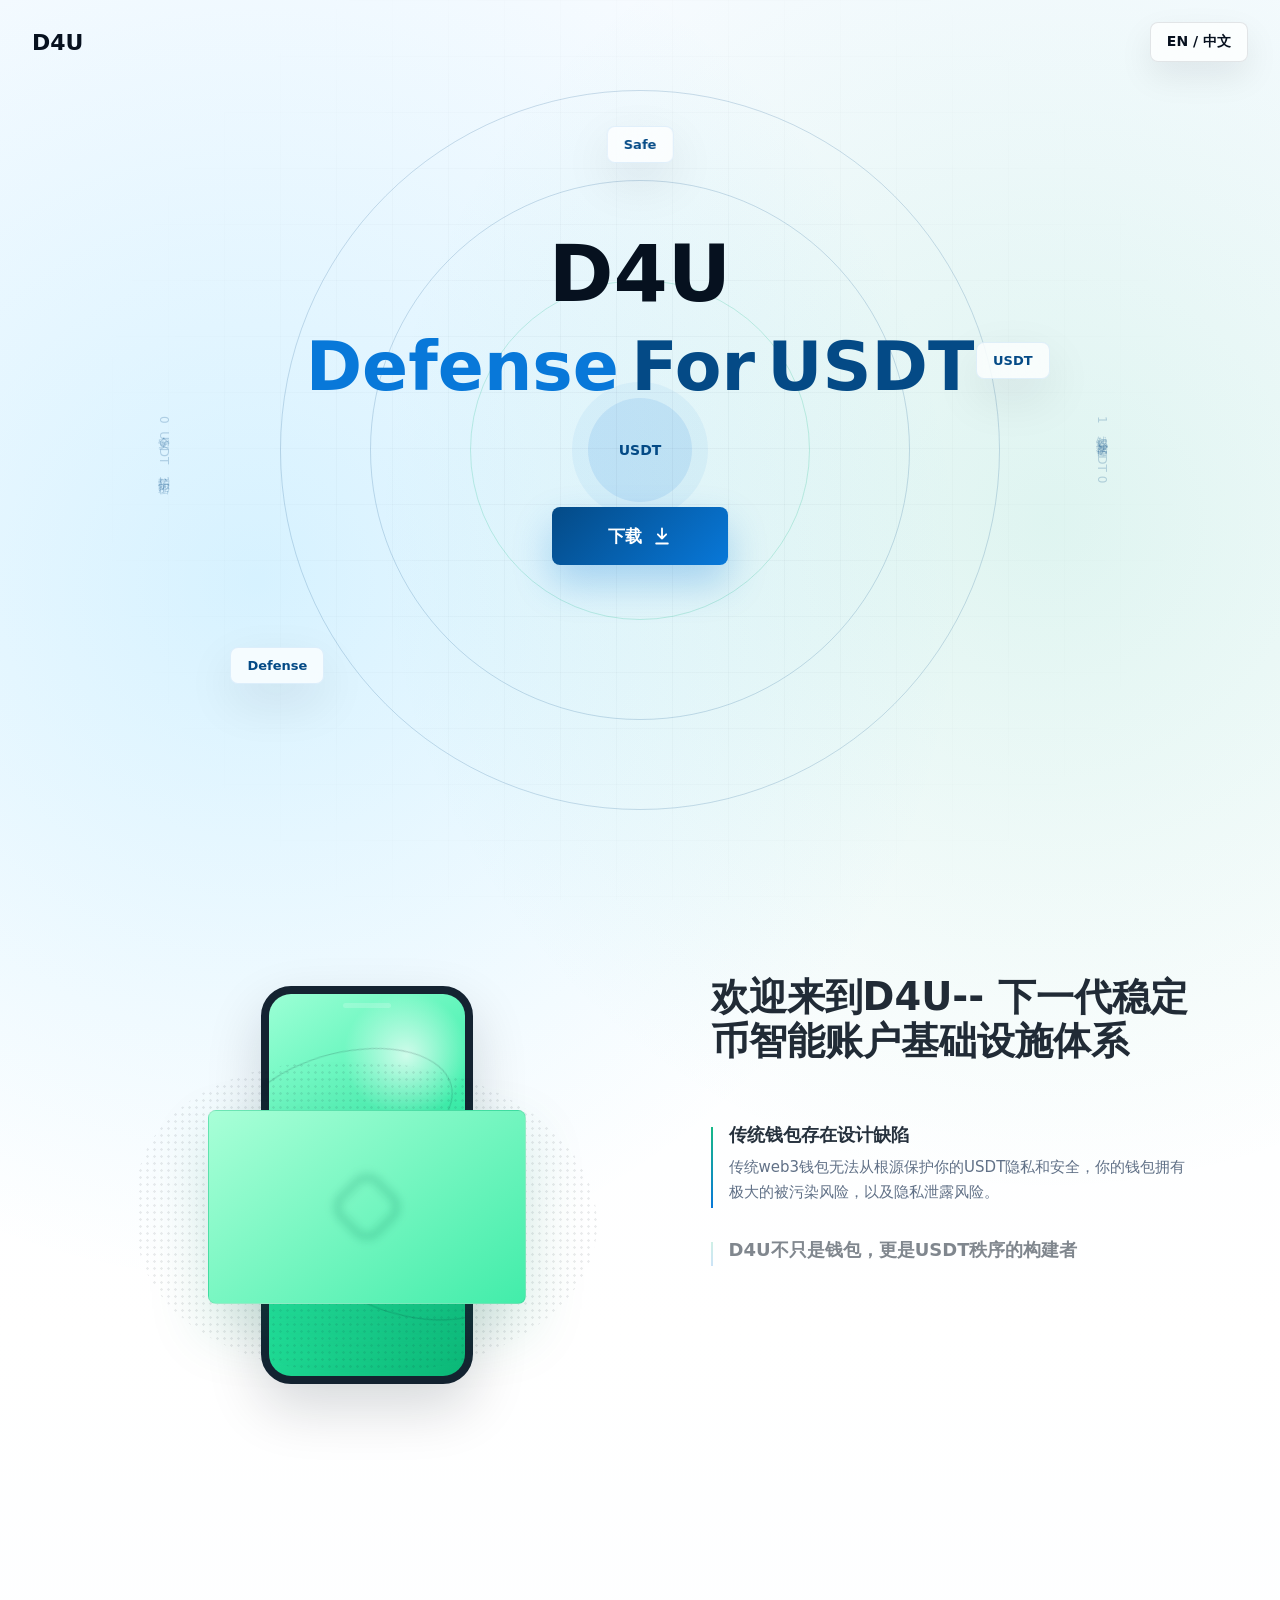
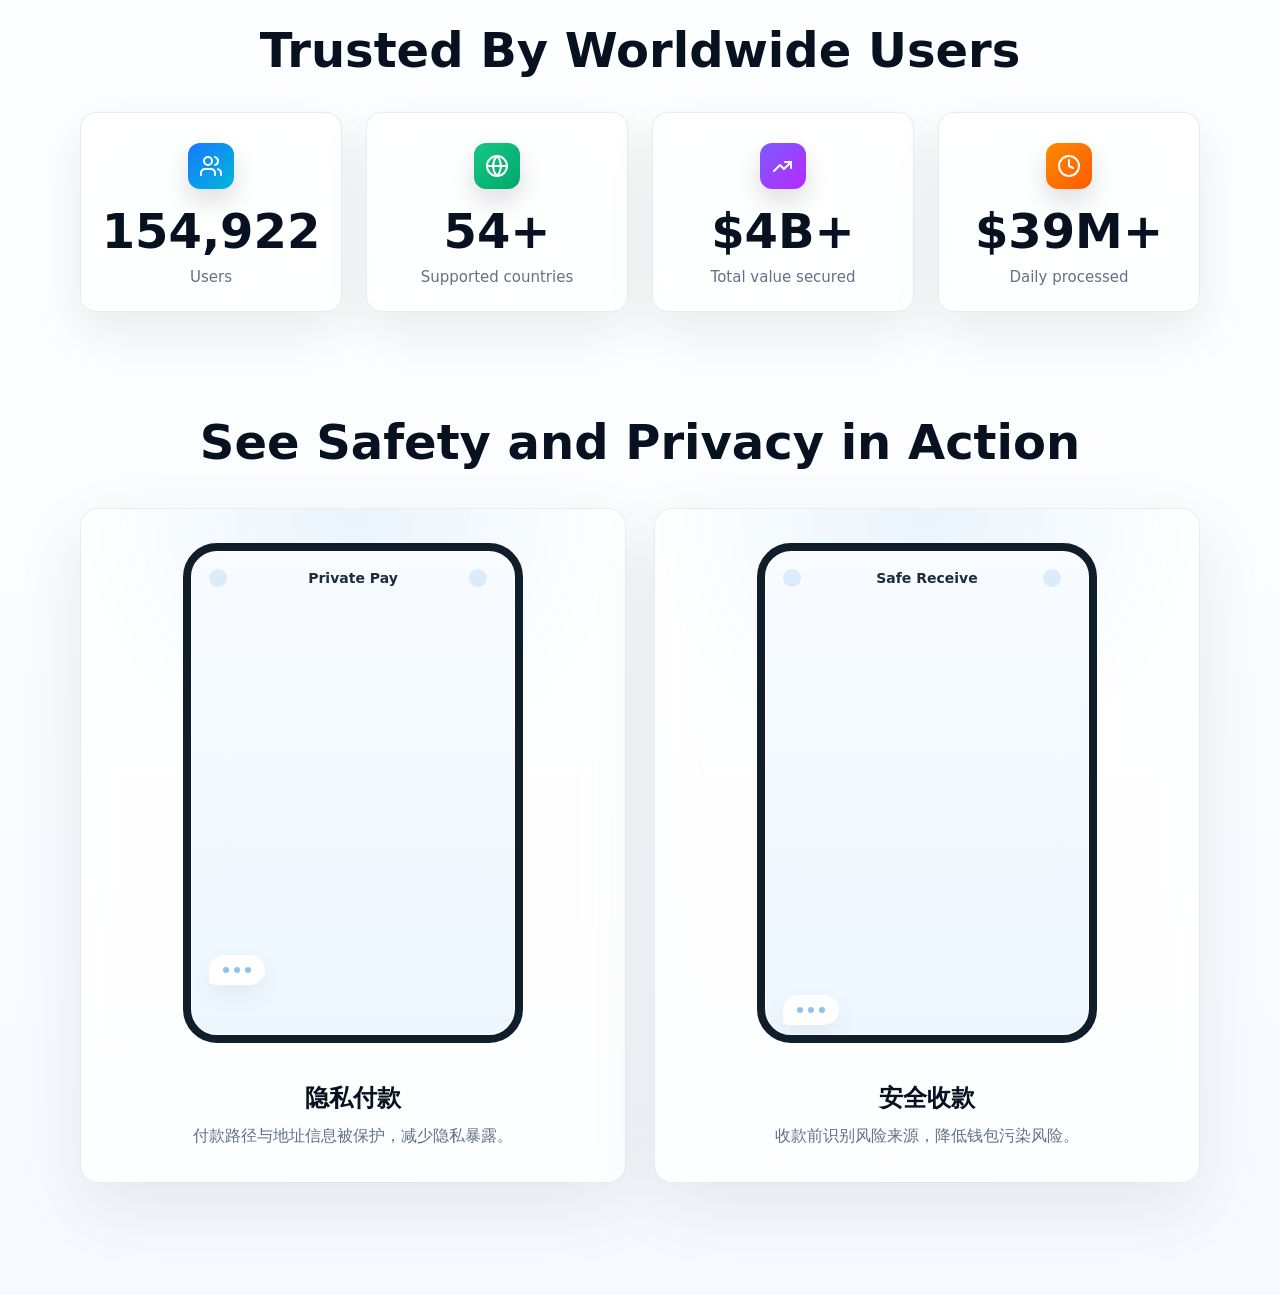
==== commit 6383ce67: "Update" ====
--- a/index.html
+++ b/index.html
@@ -1,239 +1,237 @@
 <!doctype html>
 <html lang="zh-CN">
-  <head>
-    <meta charset="UTF-8" />
-    <meta name="viewport" content="width=device-width, initial-scale=1.0" />
-    <title>D4U</title>
-    <link rel="stylesheet" href="./styles.css" />
-  </head>
-  <body>
-    <main class="site-shell">
-      <section class="hero" aria-labelledby="hero-title">
-        <div class="ambient" aria-hidden="true">
-          <div class="ring ring-one"></div>
-          <div class="ring ring-two"></div>
-          <div class="ring ring-three"></div>
-          <div class="pulse-core">USDT</div>
-          <div class="scan-line scan-left">0 安全 USDT 防护 加密 1</div>
-          <div class="scan-line scan-right">1 钱包 安全 储蓄 USDT 0</div>
-          <div class="signal signal-a">Safe</div>
-          <div class="signal signal-b">USDT</div>
-          <div class="signal signal-c">Defense</div>
+
+<head>
+  <meta charset="UTF-8" />
+  <meta name="viewport" content="width=device-width, initial-scale=1.0" />
+  <title>D4U</title>
+  <link rel="stylesheet" href="./styles.css" />
+</head>
+
+<body>
+  <header class="site-header">
+    <a class="brand" href="#" aria-label="D4U Home">D4U</a>
+    <button class="lang-toggle" type="button" aria-label="Switch language" data-lang-toggle>
+      EN / 中文
+    </button>
+  </header>
+
+  <main class="site-shell">
+    <section class="hero" aria-labelledby="hero-title">
+      <div class="ambient" aria-hidden="true">
+        <div class="ring ring-one"></div>
+        <div class="ring ring-two"></div>
+        <div class="ring ring-three"></div>
+        <div class="pulse-core">USDT</div>
+        <div class="scan-line scan-left">0 安全 USDT 防护 加密 1</div>
+        <div class="scan-line scan-right">1 钱包 安全 储蓄 USDT 0</div>
+        <div class="signal signal-a">Safe</div>
+        <div class="signal signal-b">USDT</div>
+        <div class="signal signal-c">Defense</div>
+      </div>
+
+      <div class="hero-content">
+        <p class="eyebrow">D4U</p>
+        <h1 id="hero-title">
+          <span id="lead-word">Defense</span>
+          <span class="divider">For</span>
+          <span id="target-word">USDT</span>
+        </h1>
+
+        <a class="download-button" href="#download" aria-label="下载 D4U" data-i18n-aria="downloadAria">
+          <span data-i18n="download">下载</span>
+          <svg viewBox="0 0 24 24" aria-hidden="true">
+            <path d="M12 3v12m0 0 5-5m-5 5-5-5M5 21h14" />
+          </svg>
+        </a>
+      </div>
+    </section>
+
+    <section class="intro-section" aria-labelledby="intro-title">
+      <div class="intro-visual" aria-hidden="true">
+        <div class="phone-frame">
+          <div class="phone-speaker"></div>
+          <div class="phone-screen">
+            <div class="mesh mesh-one"></div>
+            <div class="mesh mesh-two"></div>
+          </div>
         </div>
-
-        <div class="hero-content">
-          <p class="eyebrow">D4U</p>
-          <h1 id="hero-title">
-            <span id="lead-word">Defense</span>
-            <span class="divider">For</span>
-            <span id="target-word">USDT</span>
-          </h1>
-          <p class="subtitle">
-            Defense / Decentralized / Dollar For USDT / YOU
-          </p>
-          <a class="download-button" href="#download" aria-label="下载 D4U">
-            <span>下载</span>
-            <svg viewBox="0 0 24 24" aria-hidden="true">
-              <path d="M12 3v12m0 0 5-5m-5 5-5-5M5 21h14" />
-            </svg>
-          </a>
+        <div class="privacy-cloud"></div>
+        <div class="secure-card">
+          <div class="secure-mark"></div>
         </div>
-      </section>
-
-      <section class="intro-section" aria-labelledby="intro-title">
-        <div class="intro-visual" aria-hidden="true">
-          <div class="phone-frame">
-            <div class="phone-speaker"></div>
-            <div class="phone-screen">
-              <div class="mesh mesh-one"></div>
-              <div class="mesh mesh-two"></div>
-            </div>
-          </div>
-          <div class="privacy-cloud"></div>
-          <div class="secure-card">
-            <div class="secure-mark"></div>
+      </div>
+
+      <div class="intro-copy">
+        <h2 id="intro-title">
+          <span data-i18n="introTitle">
+            欢迎来到D4U-- 下一代稳定币智能账户基础设施体系
+          </span>
+        </h2>
+
+        <div class="intro-tabs">
+          <div class="copy-block is-active" data-tab-panel>
+            <button class="copy-trigger" type="button" aria-expanded="true">
+              <span data-i18n="introBlockOneTitle">传统钱包存在设计缺陷</span>
+            </button>
+            <div class="copy-body">
+              <div class="copy-body-inner">
+                <p>
+                  <span data-i18n="introBlockOneBody">
+                    传统web3钱包无法从根源保护你的USDT隐私和安全，你的钱包拥有极大的被污染风险，以及隐私泄露风险。
+                  </span>
+                </p>
+              </div>
+            </div>
+          </div>
+
+          <div class="copy-block" data-tab-panel>
+            <button class="copy-trigger" type="button" aria-expanded="false">
+              <span data-i18n="introBlockTwoTitle">
+                D4U不只是钱包，更是USDT秩序的构建者
+              </span>
+            </button>
+            <div class="copy-body">
+              <div class="copy-body-inner">
+                <p>
+                  <span data-i18n="introBlockTwoBody">
+                    得益于去中心化设计、D4U混合网络技术和零知识证明技术，D4U重新构建了USDT的使用秩序。
+                  </span>
+                </p>
+              </div>
+            </div>
           </div>
         </div>
-
-        <div class="intro-copy">
-          <h2 id="intro-title">
-            Welcome to D4U- The Next-Gen Smart account infrastructure stack for
-            Stablecoins.
-          </h2>
-          <p class="cn">
-            欢迎来到D4U-- 下一代稳定币智能账户基础设施体系
-          </p>
-
-          <div class="intro-tabs">
-            <div class="copy-block is-active" data-tab-panel>
-              <button class="copy-trigger" type="button" aria-expanded="true">
-                <span>Traditional wallets are fundamentally flawed</span>
-              </button>
-              <div class="copy-body">
-                <div class="copy-body-inner">
-                  <p>传统钱包存在设计缺陷</p>
-                  <p>
-                    Conventional web3 wallets fail to protect your USDT privacy
-                    and security at the source. Your wallet faces significant
-                    risks of contamination and privacy exposure.
-                  </p>
-                  <p>
-                    传统web3钱包无法从根源保护你的USDT隐私和安全，你的钱包拥有极大的被污染风险，以及隐私泄露风险。
-                  </p>
-                </div>
-              </div>
-            </div>
-
-            <div class="copy-block" data-tab-panel>
-              <button class="copy-trigger" type="button" aria-expanded="false">
-                <span>
-                  D4U is more than a wallet — it's the architect of USDT order
-                </span>
-              </button>
-              <div class="copy-body">
-                <div class="copy-body-inner">
-                  <p>D4U不只是钱包，更是USDT秩序的构建者</p>
-                  <p>
-                    Powered by decentralized architecture, D4U hybrid network
-                    technology, and zero-knowledge proofs, D4U redefines how
-                    USDT should be used.
-                  </p>
-                  <p>
-                    得益于去中心化设计、D4U混合网络技术和零知识证明技术，D4U重新构建了USDT的使用秩序。
-                  </p>
-                </div>
-              </div>
-            </div>
-          </div>
-        </div>
-      </section>
-
-      <section class="stats-section" aria-labelledby="stats-title">
-        <h2 id="stats-title">Trusted By Worldwide Users</h2>
-        <div class="stats-grid">
-          <article class="stat-card">
-            <div class="stat-icon icon-users">
-              <svg viewBox="0 0 24 24" aria-hidden="true">
-                <path d="M16 21v-2a4 4 0 0 0-4-4H6a4 4 0 0 0-4 4v2" />
-                <circle cx="9" cy="7" r="4" />
-                <path d="M22 21v-2a4 4 0 0 0-3-3.87" />
-                <path d="M16 3.13a4 4 0 0 1 0 7.75" />
-              </svg>
-            </div>
-            <strong><span data-count-to="200000" data-format="comma">0</span></strong>
-            <span>Users</span>
-          </article>
-
-          <article class="stat-card">
-            <div class="stat-icon icon-globe">
-              <svg viewBox="0 0 24 24" aria-hidden="true">
-                <circle cx="12" cy="12" r="10" />
-                <path d="M2 12h20" />
-                <path d="M12 2a15 15 0 0 1 0 20" />
-                <path d="M12 2a15 15 0 0 0 0 20" />
-              </svg>
-            </div>
-            <strong><span data-count-to="70">0</span>+</strong>
-            <span>Supported countries</span>
-          </article>
-
-          <article class="stat-card">
-            <div class="stat-icon icon-secured">
-              <svg viewBox="0 0 24 24" aria-hidden="true">
-                <path d="m3 17 6-6 4 4 7-7" />
-                <path d="M14 8h6v6" />
-              </svg>
-            </div>
-            <strong>$<span data-count-to="5">0</span>B+</strong>
-            <span>Total value secured</span>
-          </article>
-
-          <article class="stat-card">
-            <div class="stat-icon icon-processed">
-              <svg viewBox="0 0 24 24" aria-hidden="true">
-                <circle cx="12" cy="12" r="10" />
-                <path d="M12 6v6l4 2" />
-              </svg>
-            </div>
-            <strong>$<span data-count-to="50">0</span>M+</strong>
-            <span>Daily processed</span>
-          </article>
-        </div>
-      </section>
-
-      <section class="demo-section" aria-labelledby="demo-title">
-        <h2 id="demo-title">See Safety and Privacy in Action</h2>
-        <div class="demo-grid">
-          <article class="demo-card">
-            <div class="demo-phone">
-              <div class="demo-topbar">
-                <span></span>
-                <strong>Private Pay</strong>
-                <span></span>
-              </div>
-              <div class="chat-thread" data-chat-demo>
-                <div class="chat-bubble incoming" data-chat-step>
-                  Send 320 USDT to Alex?
-                </div>
-                <div class="chat-bubble outgoing" data-chat-step>
-                  Hide sender address and payment route.
-                </div>
-                <div class="chat-bubble system" data-chat-step>
-                  Privacy route protected by D4U.
-                </div>
-                <div class="transfer-card" data-chat-step>
-                  <span>Privacy Payment</span>
-                  <strong>320 USDT</strong>
-                  <small>Recipient receives clean transfer details.</small>
-                </div>
-                <div class="typing-indicator" aria-hidden="true">
-                  <span></span>
-                  <span></span>
-                  <span></span>
-                </div>
-              </div>
-            </div>
-            <h3>隐私付款</h3>
-            <p>付款路径与地址信息被保护，减少隐私暴露。</p>
-          </article>
-
-          <article class="demo-card">
-            <div class="demo-phone">
-              <div class="demo-topbar">
-                <span></span>
-                <strong>Safe Receive</strong>
-                <span></span>
-              </div>
-              <div class="chat-thread" data-chat-demo>
-                <div class="chat-bubble incoming" data-chat-step>
-                  Incoming 1,280 USDT detected.
-                </div>
-                <div class="chat-bubble outgoing" data-chat-step>
-                  Check contamination risk before receiving.
-                </div>
-                <div class="chat-bubble system" data-chat-step>
-                  Address risk cleared. Funds are safe to accept.
-                </div>
-                <div class="transfer-card safe" data-chat-step>
-                  <span>Safe Receive</span>
-                  <strong>Verified</strong>
-                  <small>Receive USDT with source-level protection.</small>
-                </div>
-                <div class="typing-indicator" aria-hidden="true">
-                  <span></span>
-                  <span></span>
-                  <span></span>
-                </div>
-              </div>
-            </div>
-            <h3>安全收款</h3>
-            <p>收款前识别风险来源，降低钱包污染风险。</p>
-          </article>
-        </div>
-      </section>
-
-    </main>
-
-    <script src="./script.js"></script>
-  </body>
-</html>
+      </div>
+    </section>
+
+    <section class="stats-section" aria-labelledby="stats-title">
+      <h2 id="stats-title">Trusted By Worldwide Users</h2>
+      <div class="stats-grid">
+        <article class="stat-card">
+          <div class="stat-icon icon-users">
+            <svg viewBox="0 0 24 24" aria-hidden="true">
+              <path d="M16 21v-2a4 4 0 0 0-4-4H6a4 4 0 0 0-4 4v2" />
+              <circle cx="9" cy="7" r="4" />
+              <path d="M22 21v-2a4 4 0 0 0-3-3.87" />
+              <path d="M16 3.13a4 4 0 0 1 0 7.75" />
+            </svg>
+          </div>
+          <strong><span data-count-to="200000" data-format="comma">0</span></strong>
+          <span>Users</span>
+        </article>
+
+        <article class="stat-card">
+          <div class="stat-icon icon-globe">
+            <svg viewBox="0 0 24 24" aria-hidden="true">
+              <circle cx="12" cy="12" r="10" />
+              <path d="M2 12h20" />
+              <path d="M12 2a15 15 0 0 1 0 20" />
+              <path d="M12 2a15 15 0 0 0 0 20" />
+            </svg>
+          </div>
+          <strong><span data-count-to="70">0</span>+</strong>
+          <span>Supported countries</span>
+        </article>
+
+        <article class="stat-card">
+          <div class="stat-icon icon-secured">
+            <svg viewBox="0 0 24 24" aria-hidden="true">
+              <path d="m3 17 6-6 4 4 7-7" />
+              <path d="M14 8h6v6" />
+            </svg>
+          </div>
+          <strong>$<span data-count-to="5">0</span>B+</strong>
+          <span>Total value secured</span>
+        </article>
+
+        <article class="stat-card">
+          <div class="stat-icon icon-processed">
+            <svg viewBox="0 0 24 24" aria-hidden="true">
+              <circle cx="12" cy="12" r="10" />
+              <path d="M12 6v6l4 2" />
+            </svg>
+          </div>
+          <strong>$<span data-count-to="50">0</span>M+</strong>
+          <span>Daily processed</span>
+        </article>
+      </div>
+    </section>
+
+    <section class="demo-section" aria-labelledby="demo-title">
+      <h2 id="demo-title">See Safety and Privacy in Action</h2>
+      <div class="demo-grid">
+        <article class="demo-card">
+          <div class="demo-phone">
+            <div class="demo-topbar">
+              <span></span>
+              <strong>Private Pay</strong>
+              <span></span>
+            </div>
+            <div class="chat-thread" data-chat-demo>
+              <div class="chat-bubble incoming" data-chat-step>
+                Send 320 USDT to Alex?
+              </div>
+              <div class="chat-bubble outgoing" data-chat-step>
+                Hide sender address and payment route.
+              </div>
+              <div class="chat-bubble system" data-chat-step>
+                Privacy route protected by D4U.
+              </div>
+              <div class="transfer-card" data-chat-step>
+                <span>Privacy Payment</span>
+                <strong>320 USDT</strong>
+                <small>Recipient receives clean transfer details.</small>
+              </div>
+              <div class="typing-indicator" aria-hidden="true">
+                <span></span>
+                <span></span>
+                <span></span>
+              </div>
+            </div>
+          </div>
+          <h3>隐私付款</h3>
+          <p>付款路径与地址信息被保护，减少隐私暴露。</p>
+        </article>
+
+        <article class="demo-card">
+          <div class="demo-phone">
+            <div class="demo-topbar">
+              <span></span>
+              <strong>Safe Receive</strong>
+              <span></span>
+            </div>
+            <div class="chat-thread" data-chat-demo>
+              <div class="chat-bubble incoming" data-chat-step>
+                Incoming 1,280 USDT detected.
+              </div>
+              <div class="chat-bubble outgoing" data-chat-step>
+                Check contamination risk before receiving.
+              </div>
+              <div class="chat-bubble system" data-chat-step>
+                Address risk cleared. Funds are safe to accept.
+              </div>
+              <div class="transfer-card safe" data-chat-step>
+                <span>Safe Receive</span>
+                <strong>Verified</strong>
+                <small>Receive USDT with source-level protection.</small>
+              </div>
+              <div class="typing-indicator" aria-hidden="true">
+                <span></span>
+                <span></span>
+                <span></span>
+              </div>
+            </div>
+          </div>
+          <h3>安全收款</h3>
+          <p>收款前识别风险来源，降低钱包污染风险。</p>
+        </article>
+      </div>
+    </section>
+
+  </main>
+
+  <script src="./script.js"></script>
+</body>
+
+</html>
--- a/styles.css
+++ b/styles.css
@@ -34,6 +34,47 @@
   color: inherit;
 }
 
+.site-header {
+  position: fixed;
+  top: 0;
+  left: 0;
+  z-index: 20;
+  display: flex;
+  width: 100%;
+  align-items: center;
+  justify-content: space-between;
+  padding: 22px 32px;
+  pointer-events: none;
+}
+
+.brand,
+.lang-toggle {
+  pointer-events: auto;
+}
+
+.brand {
+  color: #07111f;
+  font-size: 22px;
+  font-weight: 900;
+  letter-spacing: 0;
+  text-decoration: none;
+}
+
+.lang-toggle {
+  min-height: 40px;
+  padding: 0 16px;
+  border: 1px solid rgba(7, 17, 31, 0.1);
+  border-radius: 8px;
+  color: #07111f;
+  font: inherit;
+  font-size: 14px;
+  font-weight: 700;
+  background: rgba(255, 255, 255, 0.72);
+  box-shadow: 0 14px 34px rgba(7, 17, 31, 0.08);
+  backdrop-filter: blur(16px);
+  cursor: pointer;
+}
+
 .site-shell {
   min-height: 100vh;
   overflow: hidden;
@@ -44,7 +85,7 @@
   display: grid;
   min-height: 100vh;
   place-items: center;
-  padding: 96px 24px 64px;
+  padding: 72px 24px 64px;
   isolation: isolate;
 }
 
@@ -167,22 +208,27 @@
 .hero-content {
   width: min(1060px, 100%);
   text-align: center;
+  transform: translateY(-52px);
 }
 
 .eyebrow {
   margin: 0 0 18px;
   color: #06111f;
-  font-size: clamp(52px, 9vw, 104px);
+  font-size: clamp(44px, 6.8vw, 78px);
   font-weight: 900;
   letter-spacing: 0;
   line-height: 0.9;
 }
 
 h1 {
+  display: flex;
   min-height: 1.18em;
+  align-items: center;
+  justify-content: center;
+  gap: 0.18em;
   margin: 0;
   color: var(--blue);
-  font-size: clamp(42px, 7.5vw, 94px);
+  font-size: clamp(34px, 5.6vw, 68px);
   font-weight: 900;
   letter-spacing: 0;
   line-height: 1.08;
@@ -221,7 +267,7 @@
   gap: 10px;
   min-width: 176px;
   min-height: 58px;
-  margin-top: 38px;
+  margin-top: 100px;
   border-radius: 8px;
   color: #fff;
   font-size: 17px;
@@ -255,7 +301,7 @@
   min-height: 620px;
   grid-template-columns: minmax(460px, 1.08fr) minmax(390px, 0.92fr);
   gap: 56px;
-  align-items: center;
+  align-items: stretch;
   margin: 0 auto 96px;
   padding: 64px 0;
 }
@@ -263,6 +309,13 @@
 .intro-visual {
   position: relative;
   min-height: 500px;
+}
+
+.intro-copy {
+  display: flex;
+  min-height: 500px;
+  flex-direction: column;
+  justify-content: center;
 }
 
 .phone-frame {
@@ -377,6 +430,7 @@
 
 .intro-tabs {
   min-height: 330px;
+  margin-top: 60px;
 }
 
 .copy-block {
@@ -565,6 +619,9 @@
 }
 
 .demo-card {
+  display: grid;
+  grid-template-rows: 540px auto auto;
+  align-items: start;
   padding: 34px;
   border: 1px solid rgba(7, 17, 31, 0.08);
   border-radius: 18px;
@@ -577,13 +634,14 @@
 
 .demo-phone {
   width: min(100%, 340px);
-  min-height: 430px;
+  height: 500px;
   margin: 0 auto 26px;
   padding: 18px;
   border: 8px solid #101d2b;
   border-radius: 34px;
   background: linear-gradient(180deg, #f8fbff, #eef7ff);
   box-shadow: inset 0 0 0 1px rgba(255, 255, 255, 0.75);
+  overflow: hidden;
   text-align: left;
 }
 
@@ -793,7 +851,6 @@
   }
 
   h1 {
-    display: flex;
     min-height: 2.35em;
     flex-direction: column;
     align-items: center;
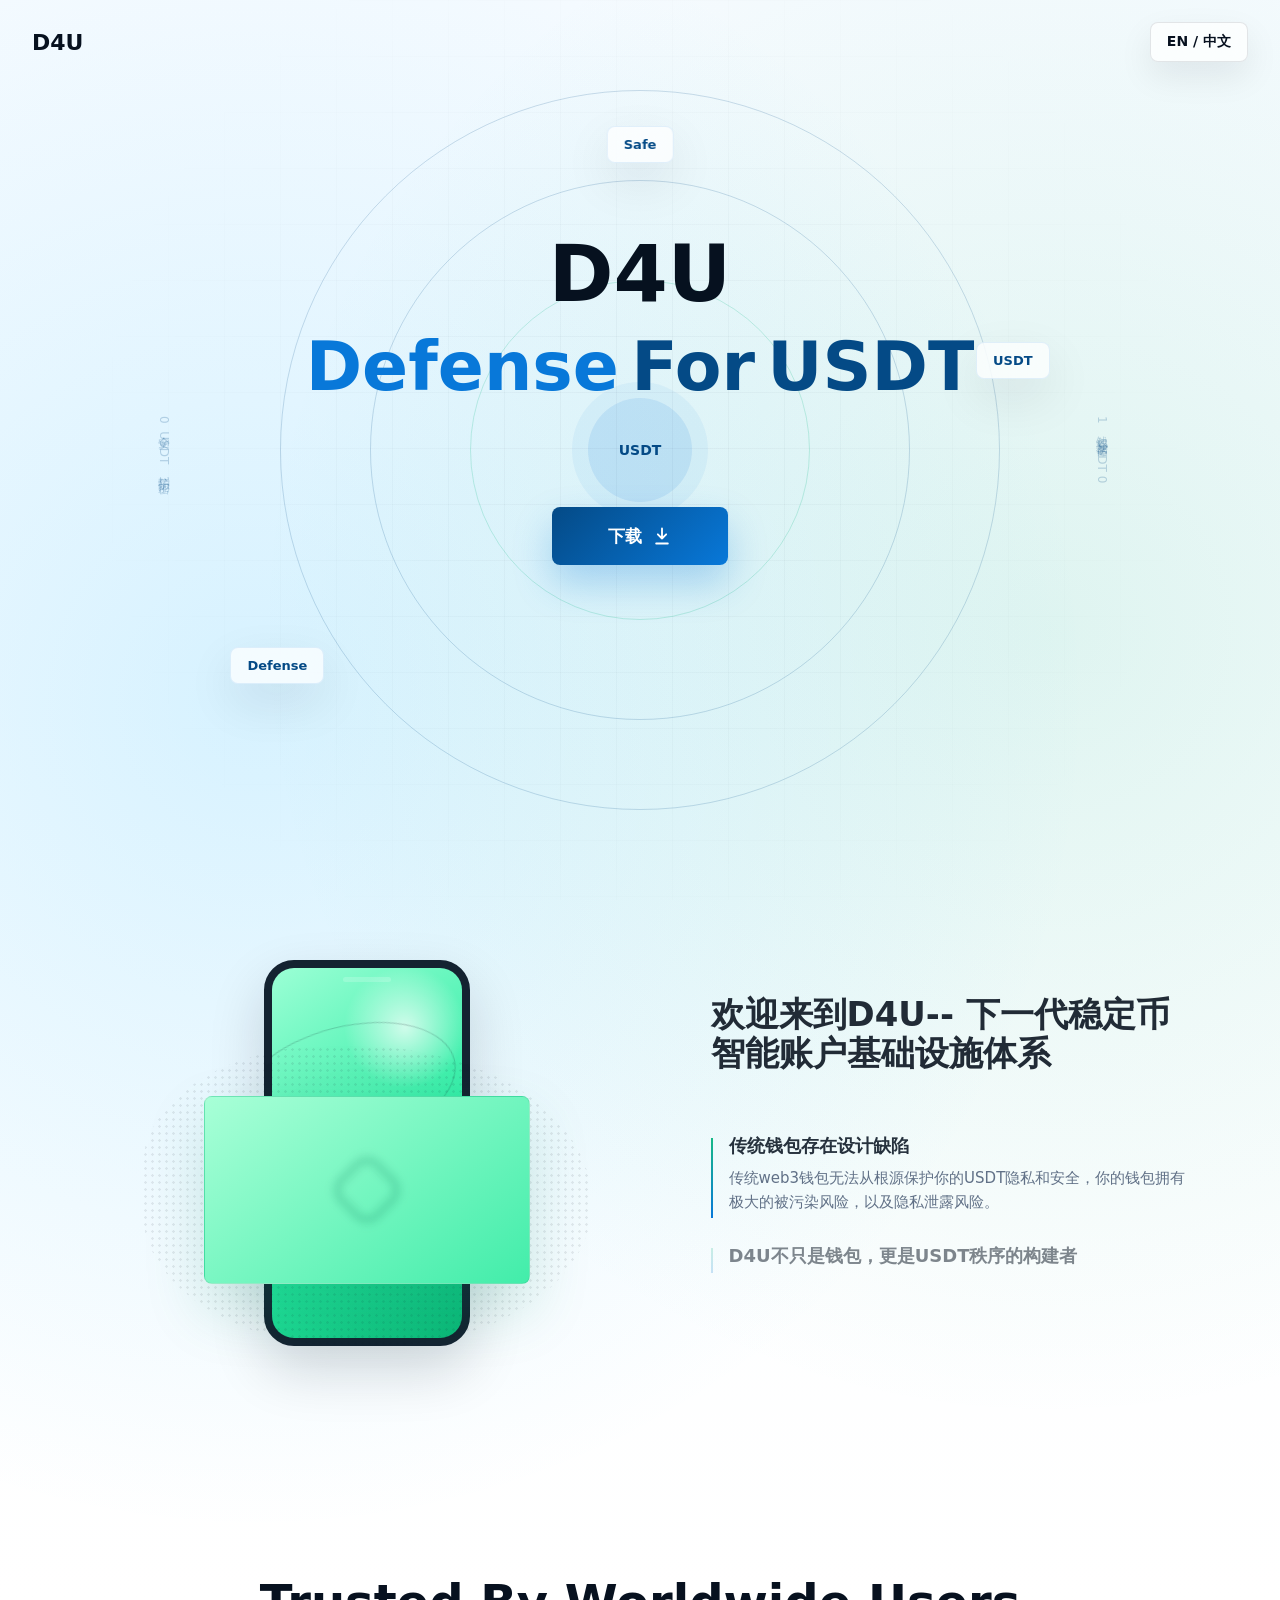
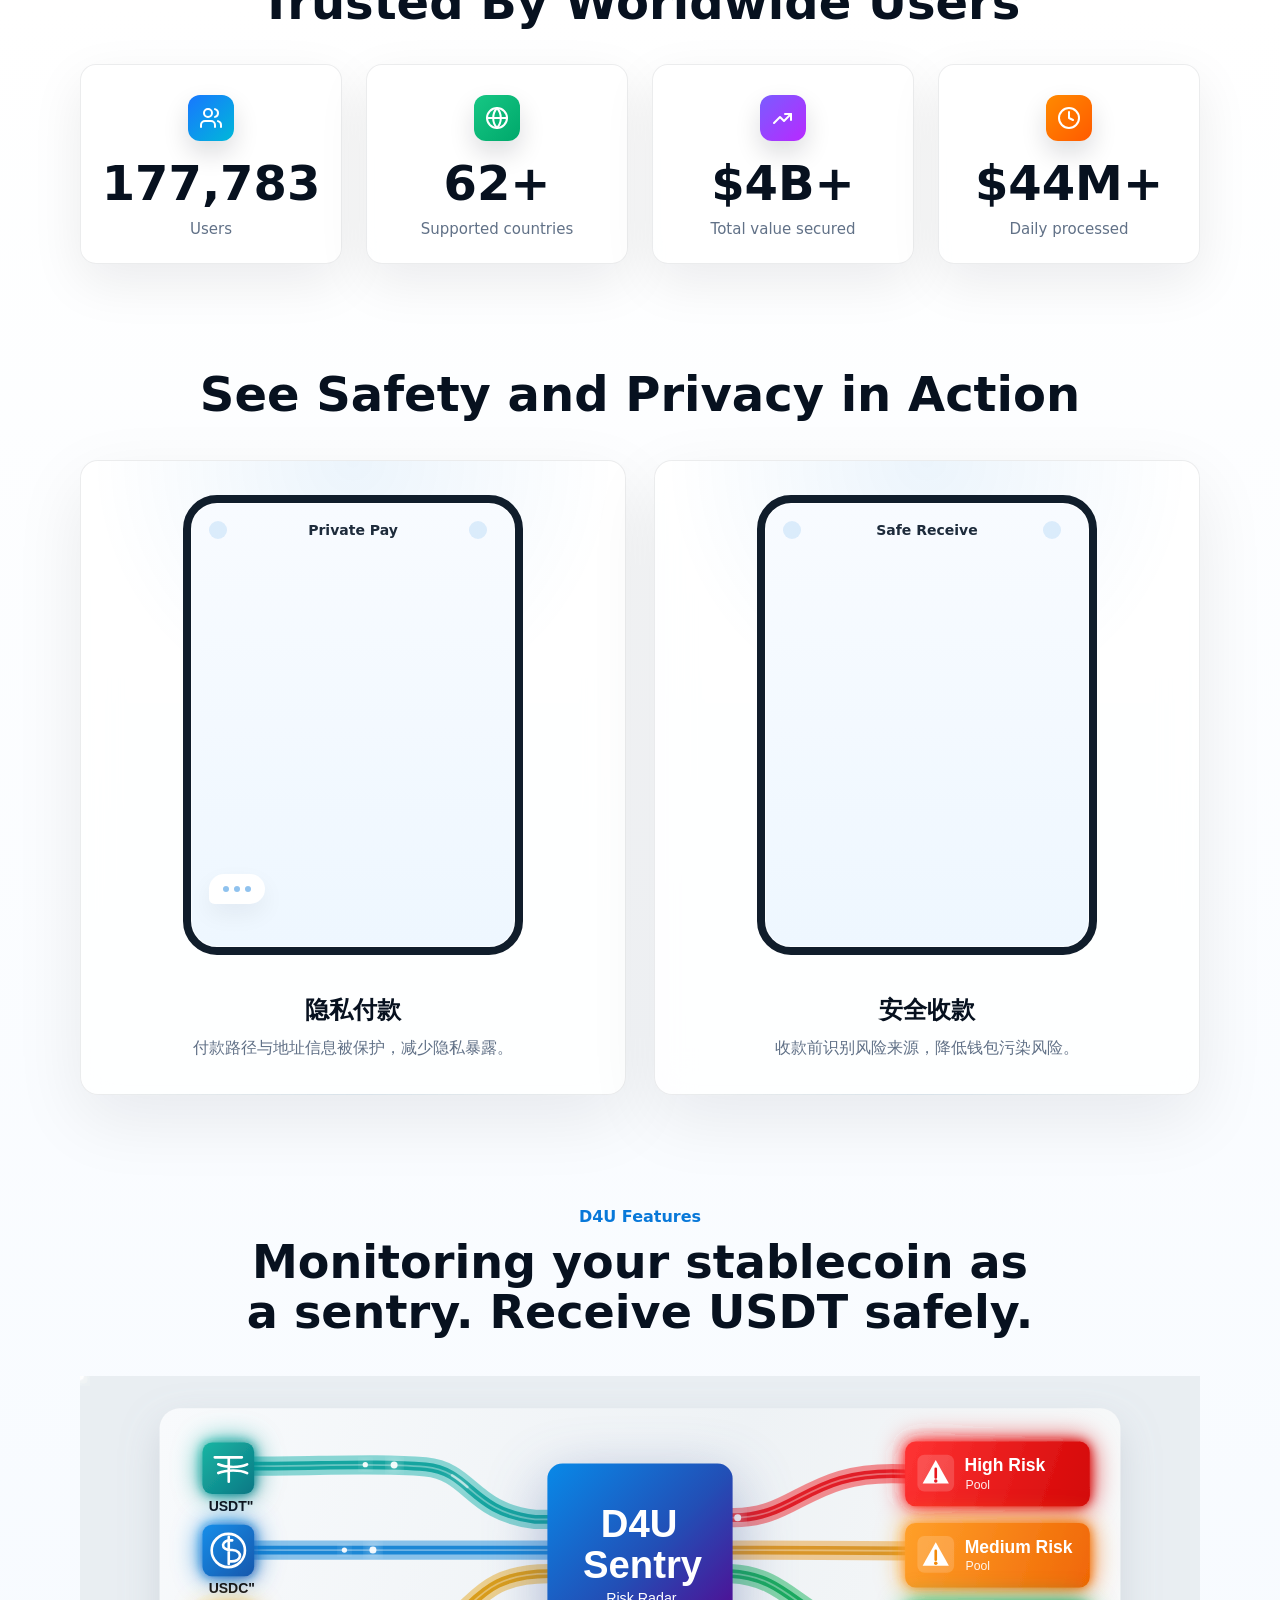
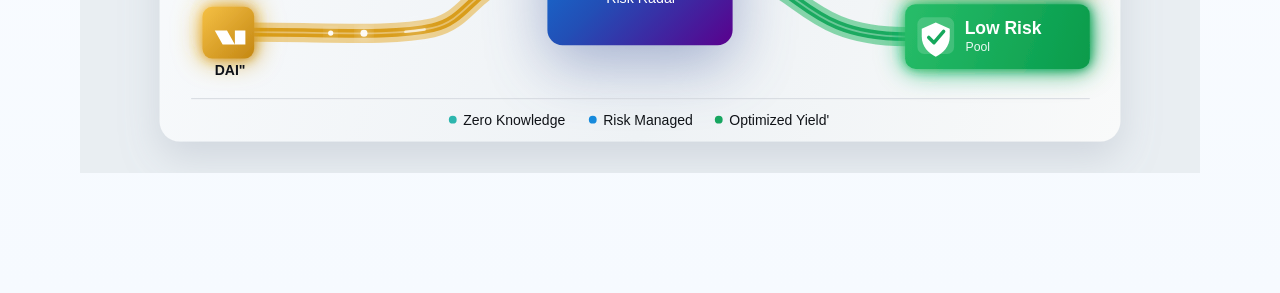
==== commit 2756a361: "Update" ====
--- a/index.html
+++ b/index.html
@@ -158,7 +158,7 @@
       </div>
     </section>
 
-    <section class="demo-section" aria-labelledby="demo-title">
+      <section class="demo-section" aria-labelledby="demo-title">
       <h2 id="demo-title">See Safety and Privacy in Action</h2>
       <div class="demo-grid">
         <article class="demo-card">
@@ -169,20 +169,20 @@
               <span></span>
             </div>
             <div class="chat-thread" data-chat-demo>
-              <div class="chat-bubble incoming" data-chat-step>
-                Send 320 USDT to Alex?
-              </div>
-              <div class="chat-bubble outgoing" data-chat-step>
-                Hide sender address and payment route.
-              </div>
-              <div class="chat-bubble system" data-chat-step>
-                Privacy route protected by D4U.
-              </div>
-              <div class="transfer-card" data-chat-step>
-                <span>Privacy Payment</span>
-                <strong>320 USDT</strong>
-                <small>Recipient receives clean transfer details.</small>
-              </div>
+                <div class="chat-bubble incoming" data-chat-step>
+                  Send 320 USDT to Alex?
+                </div>
+                <div class="chat-bubble outgoing" data-chat-step>
+                  Hide sender address and payment route.
+                </div>
+                <div class="chat-bubble system" data-chat-step>
+                  Privacy route protected by D4U.
+                </div>
+                <div class="transfer-card" data-chat-step>
+                  <span>Privacy Payment</span>
+                  <strong>320 USDT</strong>
+                  <small>Private route confirmed.</small>
+                </div>
               <div class="typing-indicator" aria-hidden="true">
                 <span></span>
                 <span></span>
@@ -202,20 +202,20 @@
               <span></span>
             </div>
             <div class="chat-thread" data-chat-demo>
-              <div class="chat-bubble incoming" data-chat-step>
-                Incoming 1,280 USDT detected.
-              </div>
-              <div class="chat-bubble outgoing" data-chat-step>
-                Check contamination risk before receiving.
-              </div>
-              <div class="chat-bubble system" data-chat-step>
-                Address risk cleared. Funds are safe to accept.
-              </div>
-              <div class="transfer-card safe" data-chat-step>
-                <span>Safe Receive</span>
-                <strong>Verified</strong>
-                <small>Receive USDT with source-level protection.</small>
-              </div>
+                <div class="chat-bubble incoming" data-chat-step>
+                  Incoming 1,280 USDT detected.
+                </div>
+                <div class="chat-bubble outgoing" data-chat-step>
+                  Check contamination risk before receiving.
+                </div>
+                <div class="chat-bubble system" data-chat-step>
+                  Address risk cleared. Funds are safe to accept.
+                </div>
+                <div class="transfer-card safe" data-chat-step>
+                  <span>Safe Receive</span>
+                  <strong>Verified</strong>
+                  <small>Source risk cleared.</small>
+                </div>
               <div class="typing-indicator" aria-hidden="true">
                 <span></span>
                 <span></span>
@@ -226,12 +226,28 @@
           <h3>安全收款</h3>
           <p>收款前识别风险来源，降低钱包污染风险。</p>
         </article>
-      </div>
-    </section>
-
-  </main>
+        </div>
+      </section>
+
+      <section class="features-section" aria-labelledby="features-title">
+        <div class="features-copy">
+          <p>D4U Features</p>
+          <h2 id="features-title">
+            Monitoring your stablecoin as a sentry. Receive USDT safely.
+          </h2>
+        </div>
+
+        <div class="sentry-demo sentry-demo-image" aria-label="D4U Sentry filtering demo">
+          <img
+            src="./assets/d4u_sentry_svg_animated.svg"
+            alt="D4U Sentry animated filtering demo"
+          />
+        </div>
+      </section>
+
+    </main>
 
   <script src="./script.js"></script>
 </body>
 
-</html>+</html>
--- a/styles.css
+++ b/styles.css
@@ -298,32 +298,36 @@
 .intro-section {
   display: grid;
   width: min(1120px, calc(100% - 48px));
-  min-height: 620px;
+  min-height: 580px;
   grid-template-columns: minmax(460px, 1.08fr) minmax(390px, 0.92fr);
   gap: 56px;
-  align-items: stretch;
+  align-items: center;
   margin: 0 auto 96px;
-  padding: 64px 0;
+  padding: 48px 0;
 }
 
 .intro-visual {
   position: relative;
-  min-height: 500px;
+  height: 460px;
+  min-height: 460px;
+  align-self: center;
 }
 
 .intro-copy {
   display: flex;
-  min-height: 500px;
+  height: 460px;
+  min-height: 460px;
   flex-direction: column;
   justify-content: center;
+  align-self: center;
 }
 
 .phone-frame {
   position: absolute;
-  top: 22px;
+  top: 0;
   left: 50%;
-  width: 212px;
-  height: 398px;
+  width: 206px;
+  height: 386px;
   border: 8px solid #142331;
   border-radius: 30px;
   background: #142331;
@@ -376,10 +380,10 @@
 
 .privacy-cloud {
   position: absolute;
-  top: 98px;
+  top: 86px;
   left: 50%;
-  width: 460px;
-  height: 310px;
+  width: 450px;
+  height: 300px;
   border-radius: 44% 56% 51% 49%;
   background:
     radial-gradient(circle, rgba(7, 17, 31, 0.12) 1px, transparent 1.5px),
@@ -391,11 +395,11 @@
 
 .secure-card {
   position: absolute;
-  top: 146px;
+  top: 136px;
   left: 50%;
   display: grid;
-  width: 318px;
-  height: 194px;
+  width: 326px;
+  height: 188px;
   place-items: center;
   border: 1px solid rgba(7, 17, 31, 0.08);
   border-radius: 8px;
@@ -416,7 +420,7 @@
 .intro-copy h2 {
   margin: 0;
   color: #212b36;
-  font-size: clamp(28px, 3vw, 40px);
+  font-size: clamp(26px, 2.65vw, 36px);
   line-height: 1.14;
   letter-spacing: 0;
 }
@@ -429,8 +433,10 @@
 }
 
 .intro-tabs {
-  min-height: 330px;
+  height: 250px;
+  min-height: 250px;
   margin-top: 60px;
+  overflow: hidden;
 }
 
 .copy-block {
@@ -441,7 +447,7 @@
 }
 
 .copy-block + .copy-block {
-  margin-top: 26px;
+  margin-top: 22px;
 }
 
 .copy-block::before {
@@ -509,7 +515,7 @@
   margin: 0 0 8px;
   color: var(--muted);
   font-size: 15px;
-  line-height: 1.62;
+  line-height: 1.6;
 }
 
 .stats-section {
@@ -620,7 +626,7 @@
 
 .demo-card {
   display: grid;
-  grid-template-rows: 540px auto auto;
+  grid-template-rows: 500px auto auto;
   align-items: start;
   padding: 34px;
   border: 1px solid rgba(7, 17, 31, 0.08);
@@ -634,7 +640,7 @@
 
 .demo-phone {
   width: min(100%, 340px);
-  height: 500px;
+  height: 460px;
   margin: 0 auto 26px;
   padding: 18px;
   border: 8px solid #101d2b;
@@ -667,7 +673,7 @@
 
 .chat-thread {
   display: grid;
-  gap: 14px;
+  gap: 12px;
 }
 
 .chat-bubble {
@@ -713,8 +719,8 @@
 }
 
 .transfer-card {
-  margin-top: 8px;
-  padding: 18px;
+  margin-top: 6px;
+  padding: 16px 18px;
   border-radius: 18px;
   color: #fff;
   background: linear-gradient(145deg, #0f7ee8, #16c7ac);
@@ -771,9 +777,9 @@
 
 .transfer-card strong {
   display: block;
-  margin: 8px 0;
+  margin: 7px 0;
   color: #fff;
-  font-size: 34px;
+  font-size: 32px;
   line-height: 1;
   letter-spacing: 0;
 }
@@ -793,6 +799,354 @@
   line-height: 1.6;
 }
 
+.features-section {
+  display: grid;
+  width: min(1120px, calc(100% - 48px));
+  grid-template-columns: 1fr;
+  gap: 38px;
+  align-items: start;
+  margin: 0 auto 120px;
+}
+
+.features-copy {
+  max-width: 820px;
+  text-align: center;
+  justify-self: center;
+}
+
+.features-copy p {
+  margin: 0 0 12px;
+  color: var(--blue);
+  font-weight: 800;
+}
+
+.features-copy h2 {
+  margin: 0;
+  color: #07111f;
+  font-size: clamp(30px, 3.6vw, 48px);
+  line-height: 1.08;
+  letter-spacing: 0;
+}
+
+.sentry-demo {
+  position: relative;
+  min-height: 390px;
+  border: 1px solid rgba(7, 17, 31, 0.08);
+  border-radius: 22px;
+  background:
+    radial-gradient(circle at 50% 50%, rgba(8, 120, 217, 0.1), transparent 35%),
+    rgba(255, 255, 255, 0.82);
+  box-shadow: 0 26px 80px rgba(7, 17, 31, 0.08);
+  overflow: hidden;
+}
+
+.sentry-demo-image {
+  display: grid;
+  min-height: 0;
+  place-items: center;
+  padding: 0;
+  overflow: visible;
+  background: transparent;
+  border: 0;
+  box-shadow: none;
+}
+
+.sentry-demo-image img {
+  display: block;
+  width: 100%;
+  height: auto;
+}
+
+.sentry-pipes {
+  position: absolute;
+  inset: 16px 18px 40px;
+  width: calc(100% - 36px);
+  height: calc(100% - 56px);
+}
+
+.pipe {
+  fill: none;
+  stroke-linecap: round;
+  stroke-width: 18;
+  filter: url("#pipeGlow");
+  opacity: 0.62;
+}
+
+.pipe-flow {
+  fill: none;
+  stroke-linecap: round;
+  stroke-width: 8;
+  filter: url("#pipeGlow");
+  opacity: 0.95;
+  stroke-dasharray: 48 210;
+  animation: pipeDash 1.75s linear infinite;
+}
+
+.pipe-mid-filter {
+  fill: none;
+  stroke: #1685db;
+  stroke-linecap: round;
+  stroke-width: 14;
+  filter: url("#pipeGlow");
+  opacity: 0.95;
+  stroke-dasharray: 58 170;
+  animation: pipeDash 1.35s linear infinite;
+}
+
+.pipe-mid-filter.out {
+  stroke: #f28c1b;
+  animation-delay: -0.65s;
+}
+
+.pipe-teal {
+  stroke: #16b8ad;
+}
+
+.pipe-blue {
+  stroke: #1685db;
+  opacity: 1;
+}
+
+.pipe-gold {
+  stroke: #e9aa28;
+}
+
+.pipe-red {
+  stroke: #ef2c2c;
+}
+
+.pipe-orange {
+  stroke: #f28c1b;
+  opacity: 1;
+}
+
+.pipe-green {
+  stroke: #20bf64;
+}
+
+.particle {
+  filter: drop-shadow(0 0 8px currentColor);
+  opacity: 0.95;
+}
+
+.filter-particle {
+  opacity: 1;
+}
+
+.particle-teal {
+  fill: #cffff8;
+}
+
+.particle-blue {
+  fill: #d7ecff;
+}
+
+.particle-gold {
+  fill: #fff0bd;
+}
+
+.particle-red {
+  fill: #ffd5d5;
+}
+
+.particle-orange {
+  fill: #ffe1b7;
+}
+
+.particle-green {
+  fill: #cffff0;
+}
+
+.asset-source {
+  position: absolute;
+  left: 34px;
+  display: grid;
+  grid-template-columns: 54px auto;
+  gap: 10px;
+  align-items: center;
+  color: #07111f;
+  font-size: 13px;
+  font-weight: 800;
+}
+
+.source-usdt {
+  top: 48px;
+}
+
+.source-usdc {
+  top: 152px;
+}
+
+.source-dai {
+  top: 256px;
+}
+
+.asset-badge {
+  display: grid;
+  width: 54px;
+  height: 54px;
+  place-items: center;
+  border-radius: 14px;
+  color: #fff;
+  font-size: 22px;
+  font-weight: 900;
+  background: linear-gradient(135deg, #12b7a7, #067f91);
+  box-shadow: 0 14px 30px rgba(18, 183, 167, 0.24);
+}
+
+.asset-badge.blue {
+  background: linear-gradient(135deg, #1685db, #0b5fae);
+}
+
+.asset-badge.gold {
+  font-size: 15px;
+  background: linear-gradient(135deg, #f6c24b, #d6951e);
+}
+
+.mobile-flow {
+  display: none;
+}
+
+.sentry-core {
+  position: absolute;
+  top: 47%;
+  left: 50%;
+  z-index: 2;
+  display: grid;
+  width: 160px;
+  height: 160px;
+  place-items: center;
+  border-radius: 22px;
+  color: #fff;
+  text-align: center;
+  background: linear-gradient(135deg, #0878d9, #5f0b96);
+  box-shadow: 0 22px 54px rgba(8, 120, 217, 0.28);
+  overflow: hidden;
+  transform: translate(-50%, -50%);
+}
+
+.sentry-core::before,
+.sentry-core::after {
+  position: absolute;
+  inset: -18px;
+  border: 1px solid rgba(255, 255, 255, 0.28);
+  border-radius: 28px;
+  content: "";
+  opacity: 0;
+  animation: sentryPulse 2.4s ease-out infinite;
+}
+
+.sentry-core::after {
+  animation-delay: 1.2s;
+}
+
+.sentry-scan {
+  position: absolute;
+  inset: 0;
+  background: linear-gradient(
+    90deg,
+    transparent,
+    rgba(255, 255, 255, 0.34),
+    transparent
+  );
+  transform: translateX(-120%);
+  animation: sentryScan 2.2s ease-in-out infinite;
+}
+
+.sentry-core strong {
+  position: relative;
+  z-index: 1;
+  font-size: 34px;
+  line-height: 0.94;
+  letter-spacing: 0;
+}
+
+.sentry-core span {
+  position: relative;
+  z-index: 1;
+  margin-top: -18px;
+  color: rgba(255, 255, 255, 0.82);
+  font-size: 13px;
+}
+
+.risk-pool {
+  position: absolute;
+  right: 34px;
+  z-index: 3;
+  width: 168px;
+  padding: 15px 18px;
+  border-radius: 14px;
+  color: #fff;
+  box-shadow: 0 16px 34px rgba(7, 17, 31, 0.12);
+}
+
+.risk-pool.high {
+  top: 44px;
+  background: linear-gradient(135deg, #ef2c2c, #d01414);
+}
+
+.risk-pool.medium {
+  top: 150px;
+  background: linear-gradient(135deg, #ff9d1b, #ef6d12);
+}
+
+.risk-pool.low {
+  top: 256px;
+  background: linear-gradient(135deg, #25c56f, #10984f);
+}
+
+.risk-pool strong,
+.risk-pool span {
+  display: block;
+}
+
+.risk-pool strong {
+  font-size: 18px;
+  line-height: 1.15;
+}
+
+.risk-pool span {
+  margin-top: 3px;
+  color: rgba(255, 255, 255, 0.82);
+  font-size: 13px;
+}
+
+.sentry-legend {
+  position: absolute;
+  right: 32px;
+  bottom: 16px;
+  left: 32px;
+  display: flex;
+  justify-content: center;
+  gap: 22px;
+  padding-top: 14px;
+  border-top: 1px solid rgba(7, 17, 31, 0.08);
+  color: #314053;
+  font-size: 13px;
+}
+
+.sentry-legend span {
+  display: inline-flex;
+  gap: 8px;
+  align-items: center;
+}
+
+.sentry-legend i {
+  display: block;
+  width: 8px;
+  height: 8px;
+  border-radius: 50%;
+  background: var(--blue);
+}
+
+.sentry-legend span:first-child i {
+  background: #16b8ad;
+}
+
+.sentry-legend span:last-child i {
+  background: #20bf64;
+}
+
 @keyframes drift {
   0%,
   100% {
@@ -800,6 +1154,83 @@
   }
   50% {
     transform: translate(-50%, -50%) scale(1.04);
+  }
+}
+
+@keyframes flowMove {
+  0% {
+    background-position: -180px 0, 0 0;
+  }
+  100% {
+    background-position: 180px 0, 0 0;
+  }
+}
+
+@keyframes pipeDash {
+  to {
+    stroke-dashoffset: -258;
+  }
+}
+
+@keyframes sentryScan {
+  0%,
+  24% {
+    transform: translateX(-120%);
+  }
+  64%,
+  100% {
+    transform: translateX(120%);
+  }
+}
+
+@keyframes sentryPulse {
+  0% {
+    opacity: 0.7;
+    transform: scale(0.92);
+  }
+  100% {
+    opacity: 0;
+    transform: scale(1.2);
+  }
+}
+
+@keyframes mobileFlow {
+  0% {
+    background-position: 0 -74px;
+  }
+  100% {
+    background-position: 0 74px;
+  }
+}
+
+@keyframes mobileFlowIn {
+  0% {
+    background-position: 0 -82px, 0 0;
+    opacity: 0.35;
+  }
+  50% {
+    opacity: 0.85;
+  }
+  100% {
+    background-position: 0 82px, 0 0;
+    opacity: 0.35;
+  }
+}
+
+@keyframes mobileFlowOut {
+  0% {
+    background-position: 0 -82px, 0 0;
+    opacity: 0.35;
+  }
+  28% {
+    opacity: 0.35;
+  }
+  70% {
+    opacity: 0.9;
+  }
+  100% {
+    background-position: 0 82px, 0 0;
+    opacity: 0.35;
   }
 }
 
@@ -844,7 +1275,23 @@
   }
 }
 
+@media (max-width: 1040px) {
+  .features-section {
+    width: min(100% - 40px, 760px);
+    grid-template-columns: 1fr;
+    gap: 32px;
+  }
+
+  .features-copy h2 {
+    max-width: 720px;
+  }
+}
+
 @media (max-width: 820px) {
+  .site-header {
+    padding: 16px 18px;
+  }
+
   .hero {
     min-height: 92vh;
     padding-top: 76px;
@@ -871,13 +1318,26 @@
   }
 
   .intro-section {
+    width: min(100% - 32px, 640px);
     grid-template-columns: 1fr;
     gap: 24px;
     padding-top: 36px;
   }
 
   .intro-visual {
+    height: 380px;
     min-height: 420px;
+  }
+
+  .intro-copy {
+    height: auto;
+    min-height: 0;
+  }
+
+  .intro-tabs {
+    height: auto;
+    min-height: 210px;
+    overflow: visible;
   }
 
   .stats-grid {
@@ -887,4 +1347,238 @@
   .demo-grid {
     grid-template-columns: 1fr;
   }
-}
+
+  .features-section {
+    width: min(100% - 32px, 640px);
+    grid-template-columns: 1fr;
+    gap: 28px;
+    margin-bottom: 88px;
+  }
+
+  .sentry-demo {
+    display: grid;
+    min-height: 0;
+    grid-template-columns: repeat(3, 1fr);
+    gap: 0 12px;
+    padding: 24px;
+    overflow: hidden;
+  }
+
+  .sentry-demo-image {
+    display: block;
+    padding: 0;
+    overflow: visible;
+  }
+
+  .sentry-demo-image img {
+    width: 100%;
+    max-width: 100%;
+  }
+
+  .sentry-pipes {
+    display: none;
+  }
+
+  .asset-source {
+    position: static;
+    display: grid;
+    grid-template-columns: 1fr;
+    gap: 8px;
+    justify-items: center;
+    text-align: center;
+  }
+
+  .source-usdt,
+  .source-usdc,
+  .source-dai {
+    top: auto;
+  }
+
+  .sentry-core {
+    position: relative;
+    top: auto;
+    left: auto;
+    grid-column: 1 / -1;
+    width: min(100%, 240px);
+    height: 150px;
+    justify-self: center;
+    margin: 0 0 0;
+    transform: none;
+  }
+
+  .risk-pool {
+    position: static;
+    width: 100%;
+    justify-self: stretch;
+  }
+
+  .risk-pool.high,
+  .risk-pool.medium,
+  .risk-pool.low {
+    top: auto;
+  }
+
+  .mobile-flow {
+    position: relative;
+    display: block;
+    grid-column: 1 / -1;
+    height: 92px;
+    pointer-events: none;
+  }
+
+  .mobile-line {
+    position: absolute;
+    top: 0;
+    left: 50%;
+    width: 8px;
+    height: 108px;
+    border-radius: 999px;
+    background:
+      linear-gradient(
+          180deg,
+          transparent 0%,
+          rgba(255, 255, 255, 0.78) 38%,
+          transparent 64%
+        )
+        0 0 / 100% 80px,
+      var(--line-color);
+    opacity: 0.75;
+    transform-origin: bottom;
+    animation: mobileFlow 1.4s linear infinite;
+  }
+
+  .mobile-line::after {
+    position: absolute;
+    top: 0;
+    left: 50%;
+    width: 7px;
+    height: 24px;
+    border-radius: 999px;
+    content: "";
+    background: rgba(255, 255, 255, 0.72);
+    transform: translateX(-50%);
+  }
+
+  .mobile-line.teal {
+    --line-color: #16b8ad;
+    box-shadow: 0 0 16px rgba(22, 184, 173, 0.45);
+    transform: translateX(-76px) rotate(-16deg);
+  }
+
+  .mobile-line.blue {
+    --line-color: #1685db;
+    box-shadow: 0 0 16px rgba(22, 133, 219, 0.45);
+    transform: translateX(-4px);
+  }
+
+  .mobile-line.gold {
+    --line-color: #e9aa28;
+    box-shadow: 0 0 16px rgba(233, 170, 40, 0.45);
+    transform: translateX(68px) rotate(16deg);
+  }
+
+  .mobile-line.red {
+    --line-color: #ef2c2c;
+    box-shadow: 0 0 16px rgba(239, 44, 44, 0.45);
+    transform: translateX(-76px) rotate(16deg);
+  }
+
+  .mobile-line.orange {
+    --line-color: #f28c1b;
+    box-shadow: 0 0 16px rgba(242, 140, 27, 0.45);
+    transform: translateX(-4px);
+  }
+
+  .mobile-line.green {
+    --line-color: #20bf64;
+    box-shadow: 0 0 16px rgba(32, 191, 100, 0.45);
+    transform: translateX(68px) rotate(-16deg);
+  }
+
+  .mobile-flow-in {
+    margin: 6px 0 -2px;
+  }
+
+  .mobile-flow-out {
+    margin: -2px 0 6px;
+  }
+
+  .mobile-flow-in .mobile-line {
+    animation-name: mobileFlowIn;
+  }
+
+  .mobile-flow-out .mobile-line {
+    animation-name: mobileFlowOut;
+  }
+
+  .features-copy h2 {
+    font-size: clamp(32px, 9vw, 46px);
+  }
+
+  .sentry-legend {
+    position: static;
+    grid-column: 1 / -1;
+    flex-wrap: wrap;
+    gap: 12px 18px;
+    padding-top: 16px;
+    border-top: 1px solid rgba(7, 17, 31, 0.08);
+  }
+}
+
+@media (max-width: 560px) {
+  .hero-content {
+    transform: translateY(-28px);
+  }
+
+  .eyebrow {
+    font-size: 44px;
+  }
+
+  h1 {
+    font-size: 34px;
+  }
+
+  .intro-visual {
+    height: 340px;
+    min-height: 340px;
+  }
+
+  .phone-frame {
+    width: 148px;
+    height: 278px;
+  }
+
+  .privacy-cloud {
+    width: 300px;
+    height: 210px;
+  }
+
+  .secure-card {
+    width: 242px;
+    height: 144px;
+  }
+
+  .stats-section,
+  .demo-section,
+  .features-section {
+    width: min(100% - 28px, 420px);
+  }
+
+  .demo-card {
+    grid-template-rows: auto auto auto;
+    padding: 22px;
+  }
+
+  .demo-phone {
+    width: 100%;
+    height: 450px;
+  }
+
+  .sentry-demo {
+    min-height: 330px;
+  }
+
+  .sentry-demo-image {
+    min-height: 0;
+  }
+}
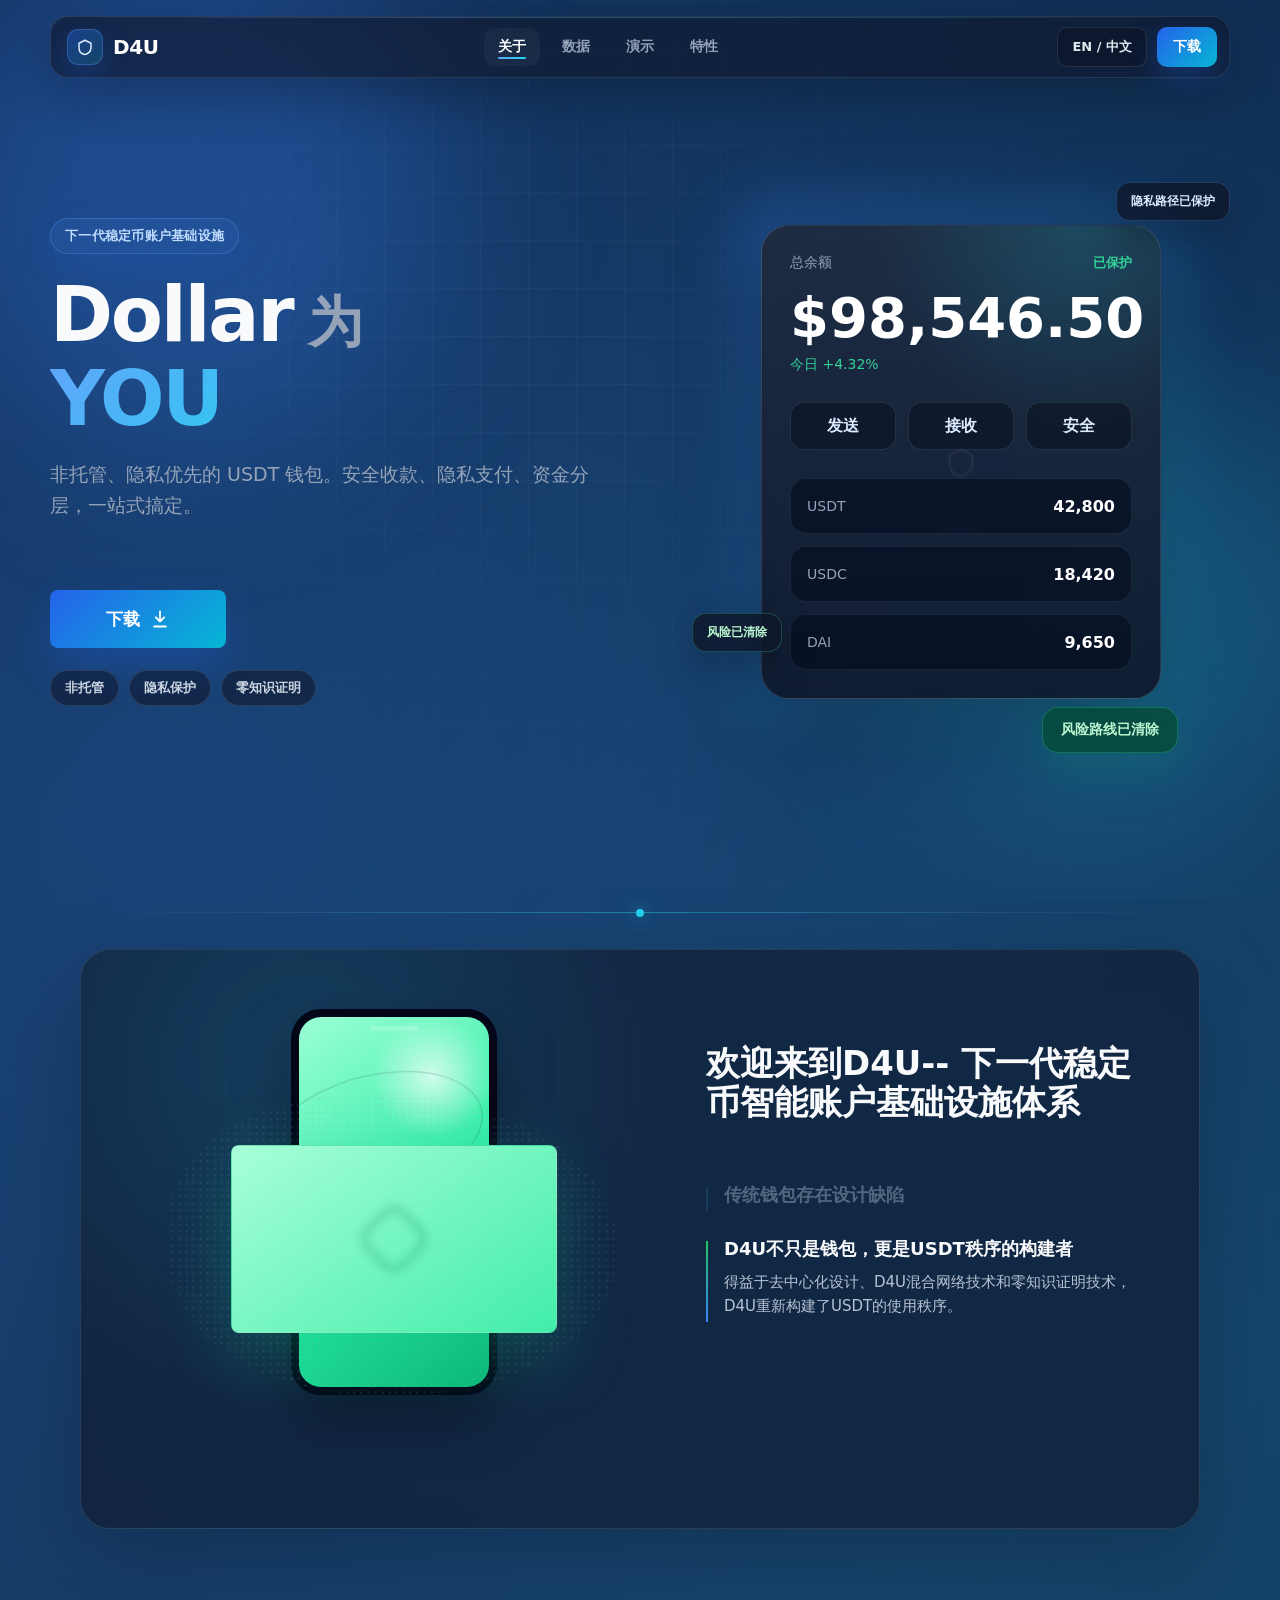
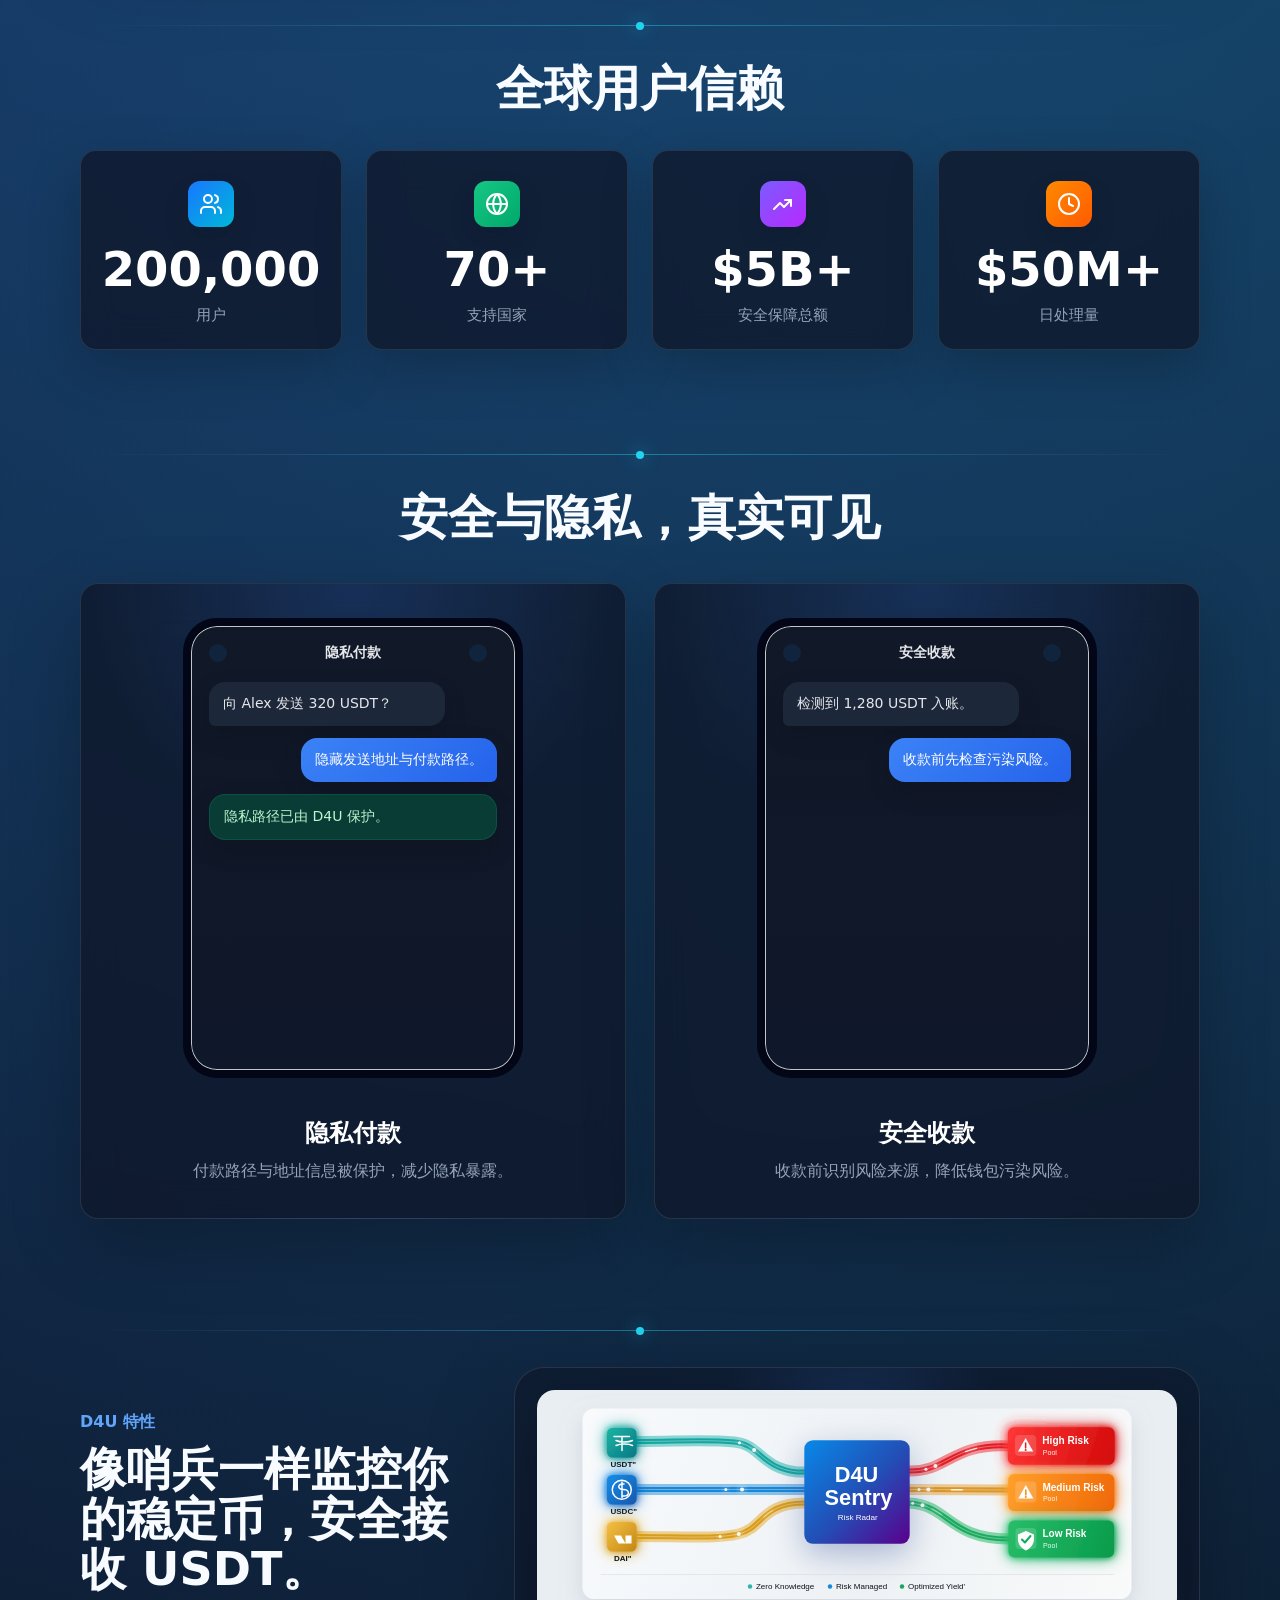
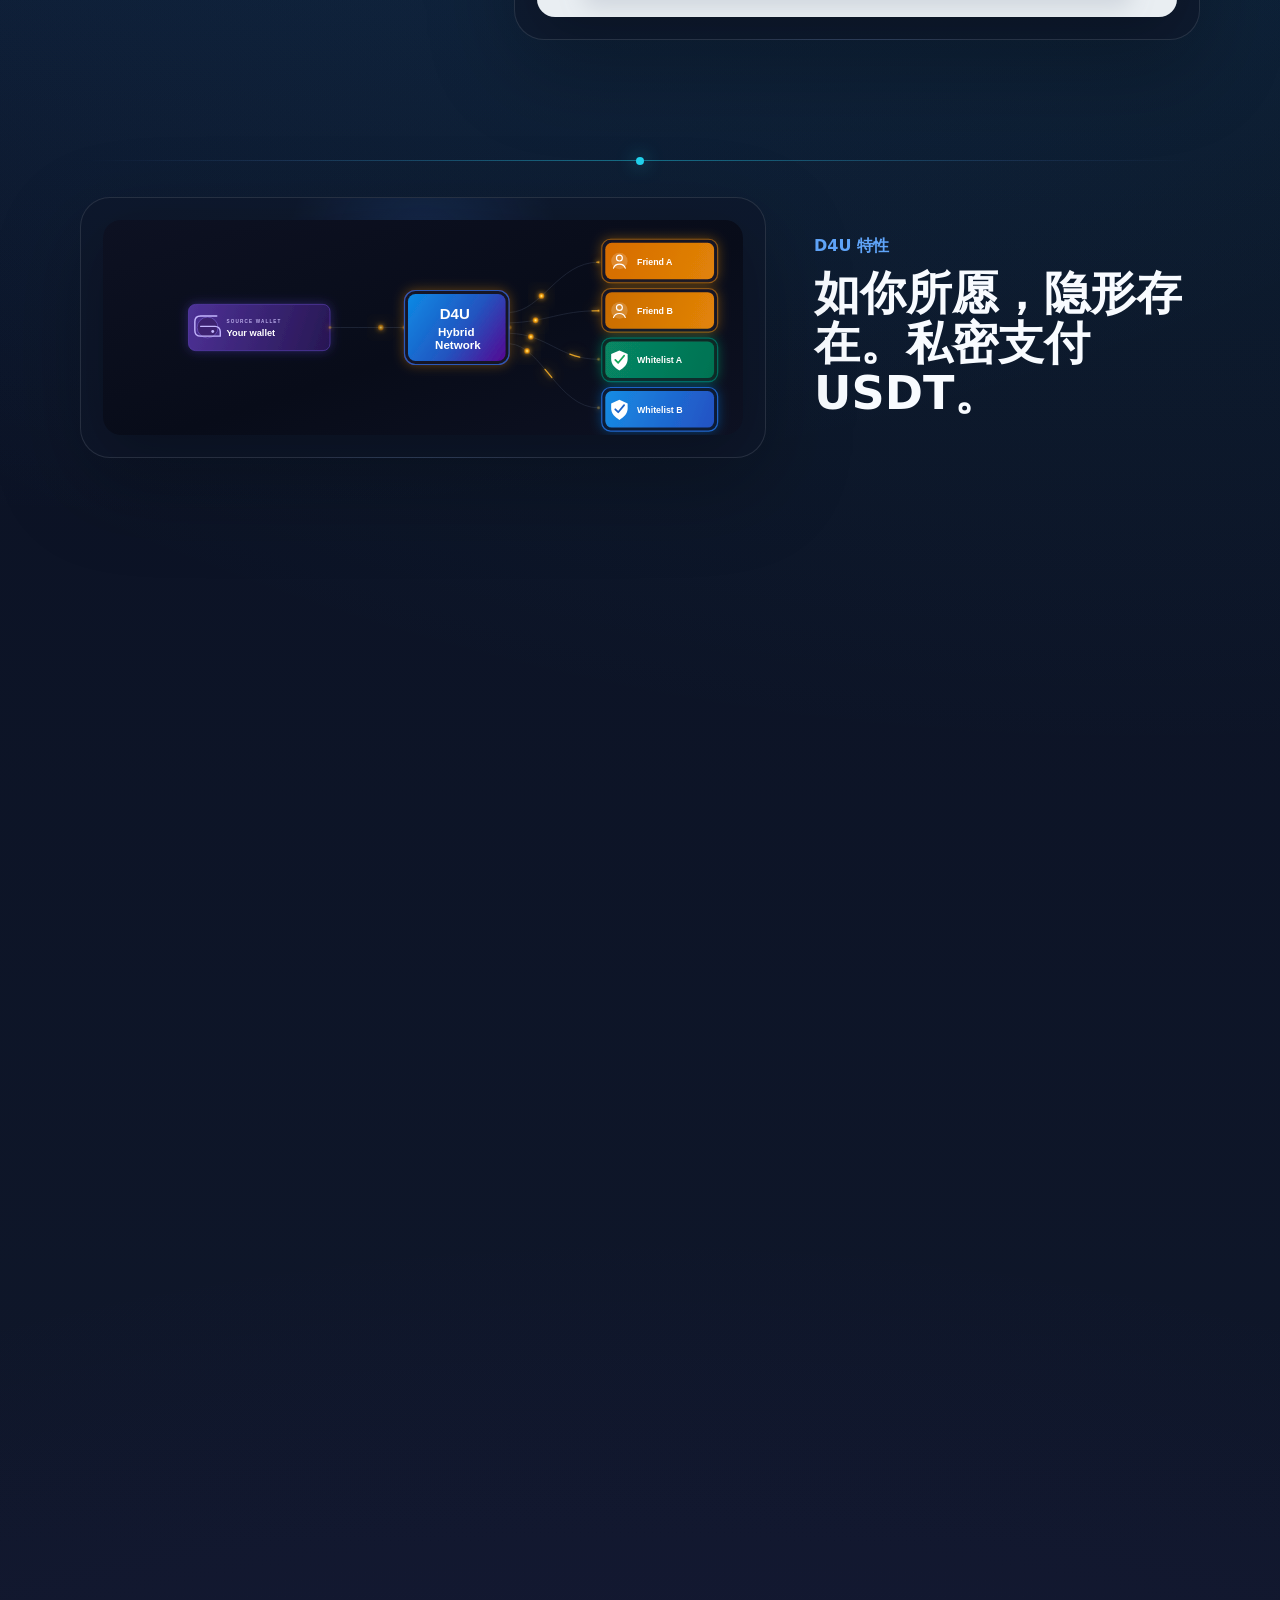
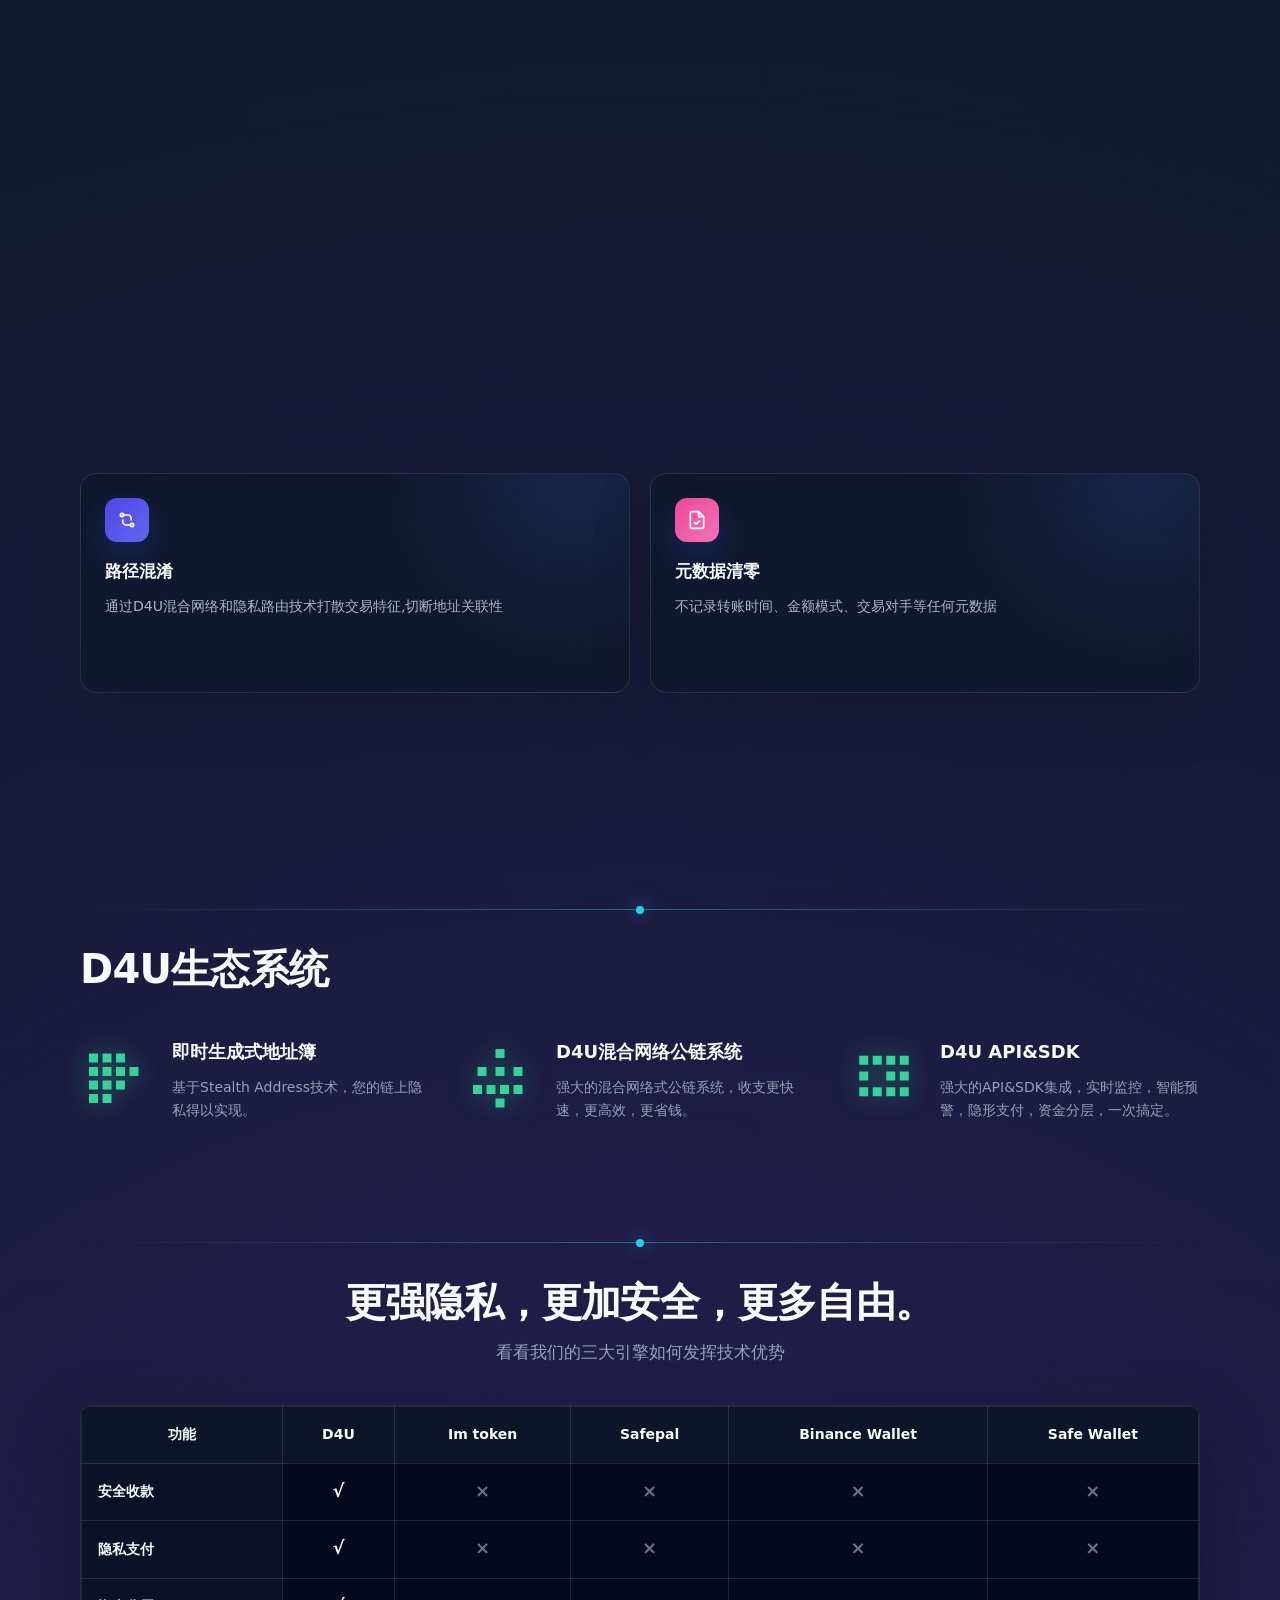
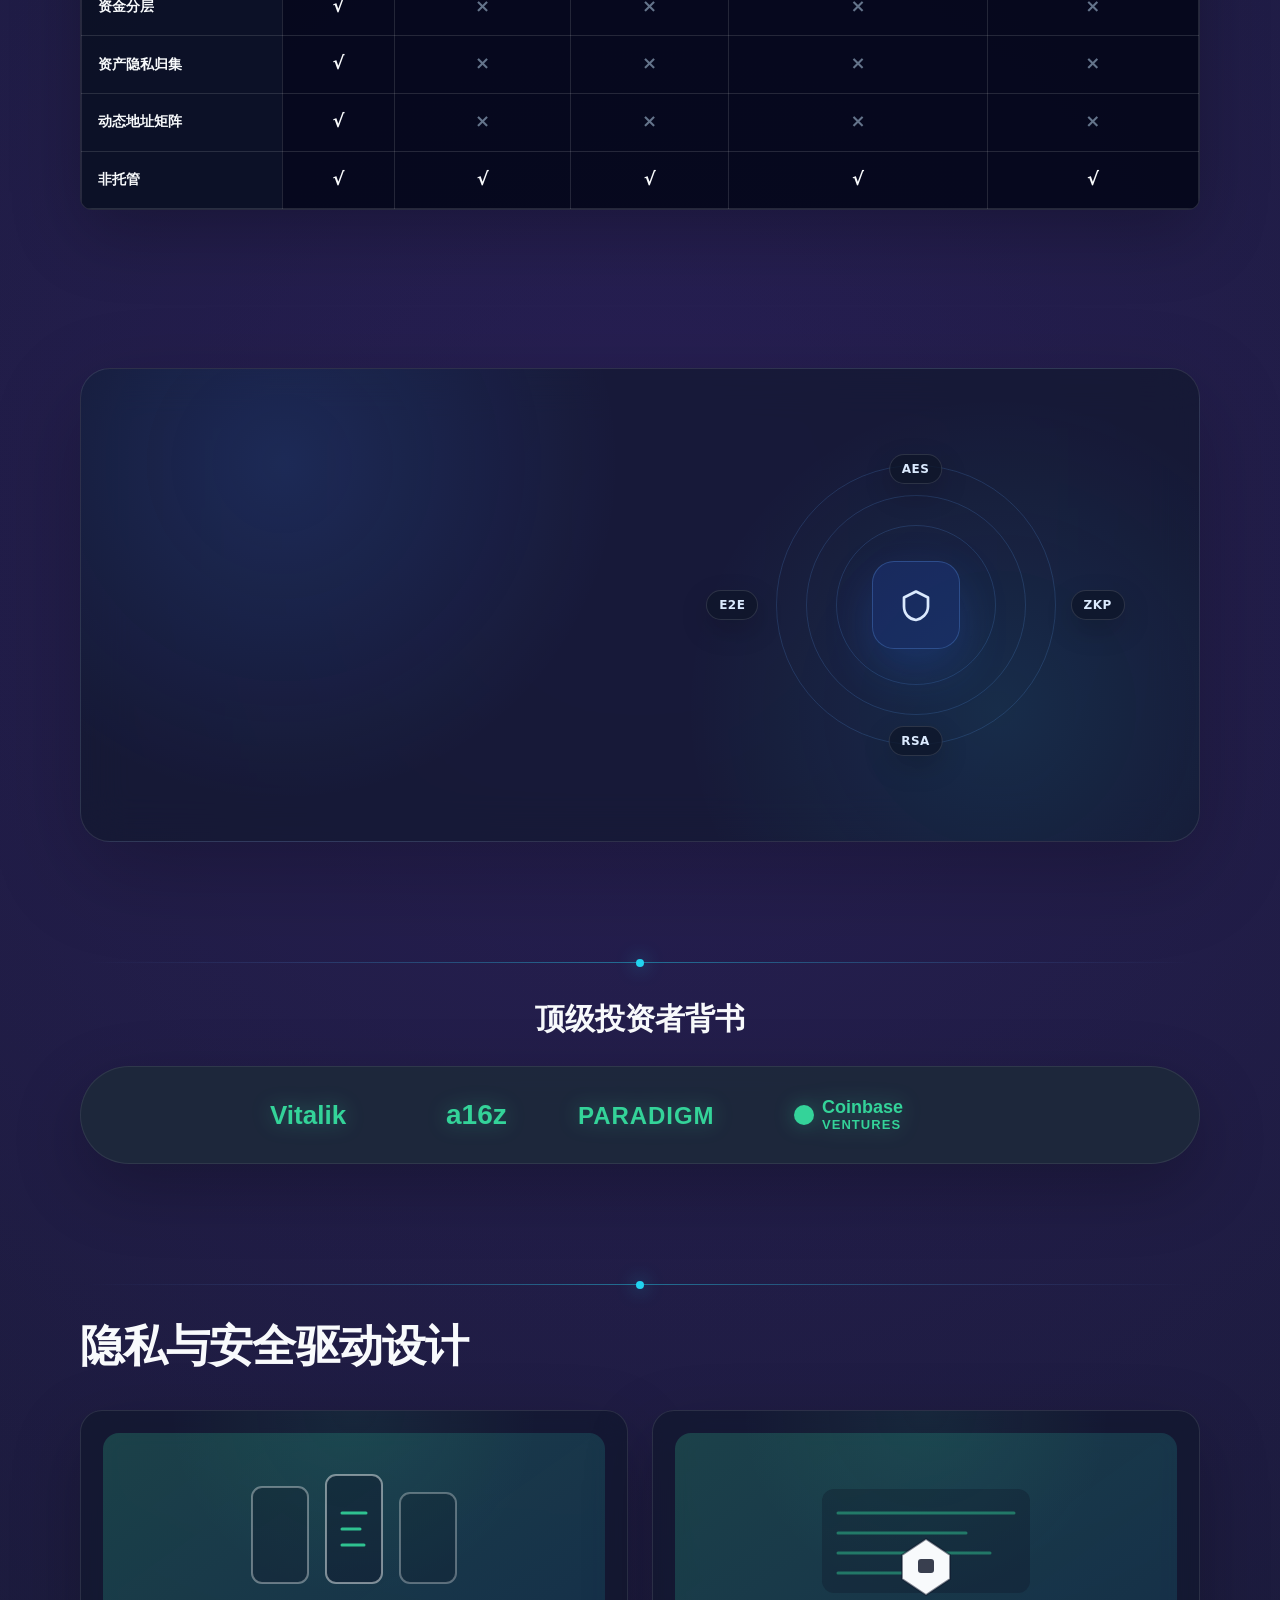
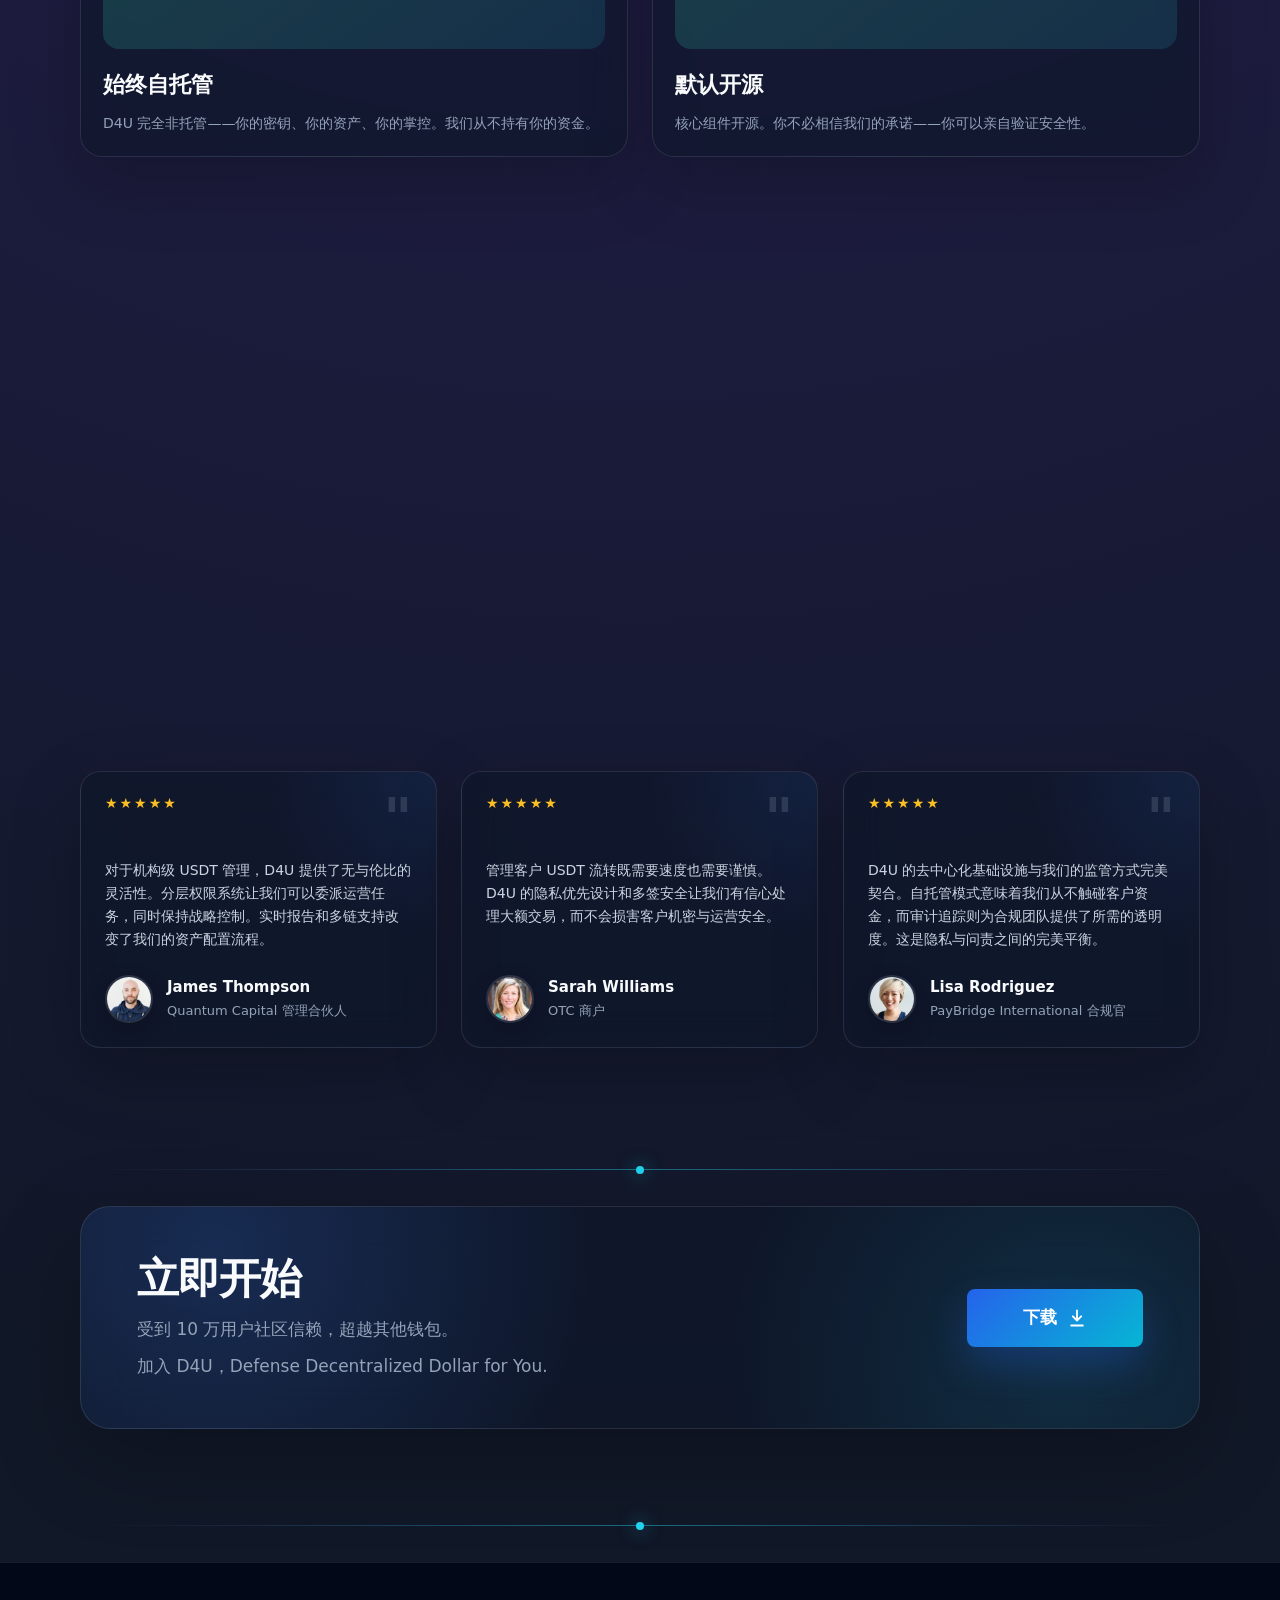
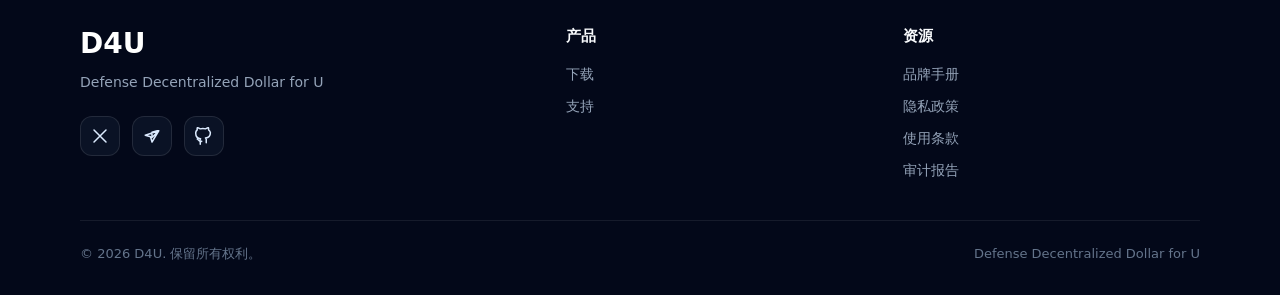
==== commit a22ef04c: "New website" ====
--- a/index.html
+++ b/index.html
@@ -10,40 +10,140 @@
 
 <body>
   <header class="site-header">
-    <a class="brand" href="#" aria-label="D4U Home">D4U</a>
-    <button class="lang-toggle" type="button" aria-label="Switch language" data-lang-toggle>
-      EN / 中文
-    </button>
+    <button class="nav-backdrop" type="button" data-nav-backdrop tabindex="-1" aria-hidden="true" data-i18n-aria="navMenuClose"></button>
+    <div class="header-bar">
+      <a class="brand" href="#" data-i18n-aria="brandHome">
+        <span class="brand-mark" aria-hidden="true">
+          <svg viewBox="0 0 24 24">
+            <path d="M12 3 4 7v6c0 5 3.4 8.4 8 9 3.6-.6 8-4 8-9V7l-8-4Z" />
+          </svg>
+        </span>
+        <span class="brand-text">D4U</span>
+      </a>
+
+      <nav class="site-nav" id="site-nav" aria-label="Primary navigation">
+        <a href="#intro-title" data-i18n="navAbout">关于</a>
+        <a href="#stats-title" data-i18n="navStats">数据</a>
+        <a href="#demo-title" data-i18n="navDemo">演示</a>
+        <a href="#features-title" data-i18n="navFeatures">特性</a>
+        <a class="site-nav-cta" href="#download" data-i18n="download">下载</a>
+        <div class="site-nav-footer">
+          <button class="lang-toggle lang-toggle-menu" type="button" data-lang-toggle>
+            EN / 中文
+          </button>
+        </div>
+      </nav>
+
+      <div class="header-actions">
+        <button class="lang-toggle lang-toggle-bar" type="button" aria-label="Switch language" data-lang-toggle>
+          EN / 中文
+        </button>
+        <a class="header-download" href="#download" data-i18n-aria="downloadAria">
+          <span data-i18n="download">下载</span>
+        </a>
+        <button
+          class="nav-toggle"
+          type="button"
+          aria-expanded="false"
+          aria-controls="site-nav"
+          data-nav-toggle
+          data-i18n-aria="navMenuOpen"
+        >
+          <span></span>
+          <span></span>
+          <span></span>
+        </button>
+      </div>
+    </div>
   </header>
 
   <main class="site-shell">
     <section class="hero" aria-labelledby="hero-title">
-      <div class="ambient" aria-hidden="true">
-        <div class="ring ring-one"></div>
-        <div class="ring ring-two"></div>
-        <div class="ring ring-three"></div>
-        <div class="pulse-core">USDT</div>
-        <div class="scan-line scan-left">0 安全 USDT 防护 加密 1</div>
-        <div class="scan-line scan-right">1 钱包 安全 储蓄 USDT 0</div>
-        <div class="signal signal-a">Safe</div>
-        <div class="signal signal-b">USDT</div>
-        <div class="signal signal-c">Defense</div>
+      <div class="hero-bg" aria-hidden="true">
+        <div class="hero-glow hero-glow-a"></div>
+        <div class="hero-glow hero-glow-b"></div>
+        <div class="hero-grid"></div>
       </div>
 
-      <div class="hero-content">
-        <p class="eyebrow">D4U</p>
-        <h1 id="hero-title">
-          <span id="lead-word">Defense</span>
-          <span class="divider">For</span>
-          <span id="target-word">USDT</span>
-        </h1>
-
-        <a class="download-button" href="#download" aria-label="下载 D4U" data-i18n-aria="downloadAria">
-          <span data-i18n="download">下载</span>
-          <svg viewBox="0 0 24 24" aria-hidden="true">
-            <path d="M12 3v12m0 0 5-5m-5 5-5-5M5 21h14" />
-          </svg>
-        </a>
+      <div class="hero-layout">
+        <div class="hero-copy">
+          <span class="hero-badge" data-i18n="heroBadge">下一代稳定币账户基础设施</span>
+
+          <h1 id="hero-title">
+            <span class="hero-title-row">
+              <span id="lead-word">Defense</span>
+              <span class="divider" data-i18n="heroDivider">For</span>
+            </span>
+            <span class="hero-title-accent" id="target-word">USDT</span>
+          </h1>
+
+          <p class="hero-subtitle" data-i18n="heroSubtitle">
+            非托管、隐私优先的 USDT 钱包。安全收款、隐私支付、资金分层，一站式搞定。
+          </p>
+
+          <div class="hero-actions">
+            <a class="download-button hero-cta" href="#download" data-i18n-aria="downloadAria">
+              <span data-i18n="download">下载</span>
+              <svg viewBox="0 0 24 24" aria-hidden="true">
+                <path d="M12 3v12m0 0 5-5m-5 5-5-5M5 21h14" />
+              </svg>
+            </a>
+
+            <ul class="hero-chips" aria-label="Key features">
+              <li data-i18n="heroChipOne">非托管</li>
+              <li data-i18n="heroChipTwo">隐私保护</li>
+              <li data-i18n="heroChipThree">零知识证明</li>
+            </ul>
+          </div>
+        </div>
+
+        <div class="hero-panel">
+          <div class="hero-orbit" aria-hidden="true">
+            <div class="hero-orbit-ring ring-one"></div>
+            <div class="hero-orbit-ring ring-two"></div>
+            <div class="hero-orbit-ring ring-three"></div>
+            <div class="hero-shield-core">
+              <svg viewBox="0 0 24 24">
+                <path d="M12 3 4 7v6c0 5 3.4 8.4 8 9 3.6-.6 8-4 8-9V7l-8-4Z" />
+              </svg>
+              <span>USDT</span>
+            </div>
+          </div>
+
+          <div class="wallet-preview">
+            <div class="wallet-card">
+              <div class="wallet-card-head">
+                <span data-i18n="heroWalletBalance">总余额</span>
+                <strong data-i18n="heroWalletProtected">已保护</strong>
+              </div>
+              <div class="wallet-balance">$98,546.50</div>
+              <div class="wallet-change" data-i18n="heroWalletChange">今日 +4.32%</div>
+              <div class="wallet-actions">
+                <span data-i18n="heroWalletSend">发送</span>
+                <span data-i18n="heroWalletReceive">接收</span>
+                <span data-i18n="heroWalletSafe">安全</span>
+              </div>
+              <div class="asset-list">
+                <div class="asset-row">
+                  <span>USDT</span>
+                  <strong>42,800</strong>
+                </div>
+                <div class="asset-row">
+                  <span>USDC</span>
+                  <strong>18,420</strong>
+                </div>
+                <div class="asset-row">
+                  <span>DAI</span>
+                  <strong>9,650</strong>
+                </div>
+              </div>
+              <div class="swap-toast" data-i18n="heroWalletToast">风险路线已清除</div>
+            </div>
+          </div>
+
+          <div class="hero-float hero-float-top" data-i18n="heroFloatSafe">隐私路径已保护</div>
+          <div class="hero-float hero-float-bottom" data-i18n="heroFloatRisk">风险已清除</div>
+        </div>
       </div>
     </section>
 
@@ -106,7 +206,7 @@
     </section>
 
     <section class="stats-section" aria-labelledby="stats-title">
-      <h2 id="stats-title">Trusted By Worldwide Users</h2>
+      <h2 id="stats-title" data-i18n="statsTitle">全球用户信赖</h2>
       <div class="stats-grid">
         <article class="stat-card">
           <div class="stat-icon icon-users">
@@ -118,7 +218,7 @@
             </svg>
           </div>
           <strong><span data-count-to="200000" data-format="comma">0</span></strong>
-          <span>Users</span>
+          <span data-i18n="statUsers">用户</span>
         </article>
 
         <article class="stat-card">
@@ -131,7 +231,7 @@
             </svg>
           </div>
           <strong><span data-count-to="70">0</span>+</strong>
-          <span>Supported countries</span>
+          <span data-i18n="statCountries">支持国家</span>
         </article>
 
         <article class="stat-card">
@@ -142,7 +242,7 @@
             </svg>
           </div>
           <strong>$<span data-count-to="5">0</span>B+</strong>
-          <span>Total value secured</span>
+          <span data-i18n="statSecured">安全保障总额</span>
         </article>
 
         <article class="stat-card">
@@ -153,35 +253,35 @@
             </svg>
           </div>
           <strong>$<span data-count-to="50">0</span>M+</strong>
-          <span>Daily processed</span>
+          <span data-i18n="statProcessed">日处理量</span>
         </article>
       </div>
     </section>
 
       <section class="demo-section" aria-labelledby="demo-title">
-      <h2 id="demo-title">See Safety and Privacy in Action</h2>
+      <h2 id="demo-title" data-i18n="demoTitle">安全与隐私，真实可见</h2>
       <div class="demo-grid">
         <article class="demo-card">
           <div class="demo-phone">
             <div class="demo-topbar">
               <span></span>
-              <strong>Private Pay</strong>
+              <strong data-i18n="demoPayTopbar">隐私付款</strong>
               <span></span>
             </div>
             <div class="chat-thread" data-chat-demo>
-                <div class="chat-bubble incoming" data-chat-step>
-                  Send 320 USDT to Alex?
-                </div>
-                <div class="chat-bubble outgoing" data-chat-step>
-                  Hide sender address and payment route.
-                </div>
-                <div class="chat-bubble system" data-chat-step>
-                  Privacy route protected by D4U.
+                <div class="chat-bubble incoming" data-chat-step data-i18n="demoPayChat1">
+                  向 Alex 发送 320 USDT？
+                </div>
+                <div class="chat-bubble outgoing" data-chat-step data-i18n="demoPayChat2">
+                  隐藏发送地址与付款路径。
+                </div>
+                <div class="chat-bubble system" data-chat-step data-i18n="demoPayChat3">
+                  隐私路径已由 D4U 保护。
                 </div>
                 <div class="transfer-card" data-chat-step>
-                  <span>Privacy Payment</span>
+                  <span data-i18n="demoPayCardLabel">隐私付款</span>
                   <strong>320 USDT</strong>
-                  <small>Private route confirmed.</small>
+                  <small data-i18n="demoPayCardSmall">隐私路径已确认。</small>
                 </div>
               <div class="typing-indicator" aria-hidden="true">
                 <span></span>
@@ -190,31 +290,31 @@
               </div>
             </div>
           </div>
-          <h3>隐私付款</h3>
-          <p>付款路径与地址信息被保护，减少隐私暴露。</p>
+          <h3 data-i18n="demoOneTitle">隐私付款</h3>
+          <p data-i18n="demoOneBody">付款路径与地址信息被保护，减少隐私暴露。</p>
         </article>
 
         <article class="demo-card">
           <div class="demo-phone">
             <div class="demo-topbar">
               <span></span>
-              <strong>Safe Receive</strong>
+              <strong data-i18n="demoReceiveTopbar">安全收款</strong>
               <span></span>
             </div>
             <div class="chat-thread" data-chat-demo>
-                <div class="chat-bubble incoming" data-chat-step>
-                  Incoming 1,280 USDT detected.
-                </div>
-                <div class="chat-bubble outgoing" data-chat-step>
-                  Check contamination risk before receiving.
-                </div>
-                <div class="chat-bubble system" data-chat-step>
-                  Address risk cleared. Funds are safe to accept.
+                <div class="chat-bubble incoming" data-chat-step data-i18n="demoReceiveChat1">
+                  检测到 1,280 USDT 入账。
+                </div>
+                <div class="chat-bubble outgoing" data-chat-step data-i18n="demoReceiveChat2">
+                  收款前先检查污染风险。
+                </div>
+                <div class="chat-bubble system" data-chat-step data-i18n="demoReceiveChat3">
+                  地址风险已清除，可安全接收。
                 </div>
                 <div class="transfer-card safe" data-chat-step>
-                  <span>Safe Receive</span>
-                  <strong>Verified</strong>
-                  <small>Source risk cleared.</small>
+                  <span data-i18n="demoReceiveCardLabel">安全收款</span>
+                  <strong data-i18n="demoReceiveCardStrong">已验证</strong>
+                  <small data-i18n="demoReceiveCardSmall">来源风险已清除。</small>
                 </div>
               <div class="typing-indicator" aria-hidden="true">
                 <span></span>
@@ -223,17 +323,17 @@
               </div>
             </div>
           </div>
-          <h3>安全收款</h3>
-          <p>收款前识别风险来源，降低钱包污染风险。</p>
+          <h3 data-i18n="demoTwoTitle">安全收款</h3>
+          <p data-i18n="demoTwoBody">收款前识别风险来源，降低钱包污染风险。</p>
         </article>
         </div>
       </section>
 
       <section class="features-section" aria-labelledby="features-title">
         <div class="features-copy">
-          <p>D4U Features</p>
-          <h2 id="features-title">
-            Monitoring your stablecoin as a sentry. Receive USDT safely.
+          <p data-i18n="featuresEyebrow">D4U 特性</p>
+          <h2 id="features-title" data-i18n="featureOneTitle">
+            像哨兵一样监控你的稳定币，安全接收 USDT。
           </h2>
         </div>
 
@@ -245,7 +345,578 @@
         </div>
       </section>
 
+      <section class="features-section feature-reverse" aria-labelledby="privacy-feature-title">
+        <div class="sentry-demo sentry-demo-image">
+          <img
+            src="./assets/updated_uploaded_svg_wallet_hybrid_network.svg"
+            alt="D4U private payment animated demo"
+          />
+        </div>
+
+        <div class="features-copy">
+          <p data-i18n="featuresEyebrow">D4U 特性</p>
+          <h2 id="privacy-feature-title" data-i18n="featureTwoTitle">
+            如你所愿，隐形存在。私密支付 USDT。
+          </h2>
+        </div>
+      </section>
+
+      <section class="features-section" aria-labelledby="sweep-feature-title">
+        <div class="features-copy">
+          <p data-i18n="featuresEyebrow">D4U 特性</p>
+          <h2 id="sweep-feature-title" data-i18n="featureThreeTitle">
+            低费率、隐私化的 USDT 子钱包转账。
+          </h2>
+        </div>
+
+        <div class="sentry-demo sentry-demo-image">
+          <img
+            src="./assets/payram_smartsweep_animate_motion%202.svg"
+            alt="D4U private smart sweep animated demo"
+          />
+        </div>
+      </section>
+
+      <section class="features-section feature-reverse" aria-labelledby="vault-feature-title">
+        <div class="sentry-demo sentry-demo-image">
+          <img
+            src="./assets/d4u_sentry_svg_animated%202.svg"
+            alt="D4U multiple vaults animated demo"
+          />
+        </div>
+
+        <div class="features-copy">
+          <p data-i18n="featuresEyebrow">D4U 特性</p>
+          <h2 id="vault-feature-title" data-i18n="featureFourTitle">
+            多个金库，多种用途，尽在一处
+          </h2>
+        </div>
+      </section>
+
+      <section class="engine-section" aria-labelledby="engine-title">
+        <div class="engine-inner">
+          <h2 id="engine-title" data-i18n="engineTitle">多层隐私与安全架构</h2>
+
+          <div class="engine-group">
+            <div class="engine-group-title">
+              <div class="engine-title-icon tone-blue" aria-hidden="true">
+                <svg viewBox="0 0 24 24">
+                  <path d="M12 3 4 7v6c0 5 3.4 8.4 8 9 3.6-.6 8-4 8-9V7l-8-4Z" />
+                  <path d="m9.5 12 2 2 3.5-3.5" />
+                </svg>
+              </div>
+              <h3 data-i18n="sentryEngineName">D4U 哨兵引擎</h3>
+            </div>
+
+            <div class="engine-card-grid">
+              <article class="engine-card">
+                <div class="engine-card-icon tone-blue" aria-hidden="true">
+                  <svg viewBox="0 0 24 24">
+                    <circle cx="12" cy="12" r="3" />
+                    <path d="M12 2v3M12 19v3M2 12h3M19 12h3" />
+                    <path d="m4.9 4.9 2.1 2.1M16.9 16.9l2.1 2.1M4.9 19.1l2.1-2.1M16.9 7.1l2.1-2.1" />
+                  </svg>
+                </div>
+                <h4 data-i18n="sentryCardOneTitle">实时监控</h4>
+                <p data-i18n="sentryCardOneBody">毫秒级KYT检测，零延迟隔离风险资金</p>
+              </article>
+
+              <article class="engine-card">
+                <div class="engine-card-icon tone-purple" aria-hidden="true">
+                  <svg viewBox="0 0 24 24">
+                    <path d="M12 3 4 7v6c0 5 3.4 8.4 8 9 3.6-.6 8-4 8-9V7l-8-4Z" />
+                    <path d="M8 12h8M12 8v8" />
+                  </svg>
+                </div>
+                <h4 data-i18n="sentryCardTwoTitle">多层防护</h4>
+                <p data-i18n="sentryCardTwoBody">覆盖链上追溯、混币识别、黑U数据库、制裁名单等多个检测维度</p>
+              </article>
+
+              <article class="engine-card">
+                <div class="engine-card-icon tone-orange" aria-hidden="true">
+                  <svg viewBox="0 0 24 24">
+                    <path d="M18 8A6 6 0 0 0 6 8c0 7-3 9-3 9h18s-3-2-3-9" />
+                    <path d="M13.7 21a2 2 0 0 1-3.4 0" />
+                  </svg>
+                </div>
+                <h4 data-i18n="sentryCardThreeTitle">智能预警</h4>
+                <p data-i18n="sentryCardThreeBody">高中低风险三级分类，自动隔离可疑交易。</p>
+              </article>
+
+              <article class="engine-card">
+                <div class="engine-card-icon tone-teal" aria-hidden="true">
+                  <svg viewBox="0 0 24 24">
+                    <path d="M4 7h16v10H4z" />
+                    <path d="M8 11h8M8 15h5" />
+                    <path d="M16 4v3M19 7l-3-3" />
+                  </svg>
+                </div>
+                <h4 data-i18n="sentryCardFourTitle">地址矩阵</h4>
+                <p data-i18n="sentryCardFourBody">每笔交易自动生成临时地址,用后即焚不留痕迹。</p>
+              </article>
+            </div>
+          </div>
+
+          <div class="engine-group">
+            <div class="engine-group-title">
+              <div class="engine-title-icon tone-violet" aria-hidden="true">
+                <svg viewBox="0 0 24 24">
+                  <path d="M12 2 3 7v10l9 5 9-5V7l-9-5Z" />
+                  <path d="M8 12h8M12 8v8" />
+                </svg>
+              </div>
+              <h3 data-i18n="cloakEngineName">D4U斗篷模式--零痕迹支付系统</h3>
+            </div>
+
+            <div class="engine-card-grid two-up">
+              <article class="engine-card">
+                <div class="engine-card-icon tone-indigo" aria-hidden="true">
+                  <svg viewBox="0 0 24 24">
+                    <circle cx="6" cy="6" r="2" />
+                    <circle cx="18" cy="18" r="2" />
+                    <path d="M8 6h5a4 4 0 0 1 4 4v2M16 18h-5a4 4 0 0 1-4-4v-2" />
+                  </svg>
+                </div>
+                <h4 data-i18n="cloakCardOneTitle">路径混淆</h4>
+                <p data-i18n="cloakCardOneBody">通过D4U混合网络和隐私路由技术打散交易特征,切断地址关联性</p>
+              </article>
+
+              <article class="engine-card">
+                <div class="engine-card-icon tone-pink" aria-hidden="true">
+                  <svg viewBox="0 0 24 24">
+                    <path d="M14 2H6a2 2 0 0 0-2 2v16a2 2 0 0 0 2 2h12a2 2 0 0 0 2-2V8z" />
+                    <path d="M14 2v6h6M9 15l2 2 4-4" />
+                  </svg>
+                </div>
+                <h4 data-i18n="cloakCardTwoTitle">元数据清零</h4>
+                <p data-i18n="cloakCardTwoBody">不记录转账时间、金额模式、交易对手等任何元数据</p>
+              </article>
+            </div>
+          </div>
+        </div>
+      </section>
+
+      <section class="ecosystem-section" aria-labelledby="ecosystem-title">
+        <div class="ecosystem-inner">
+          <h2 id="ecosystem-title" data-i18n="ecosystemTitle">D4U生态系统</h2>
+
+          <div class="ecosystem-grid">
+            <article class="ecosystem-item">
+              <div class="ecosystem-icon" aria-hidden="true">
+                <svg viewBox="0 0 64 64">
+                  <rect x="8" y="12" width="8" height="8" fill="currentColor" />
+                  <rect x="20" y="12" width="8" height="8" fill="currentColor" />
+                  <rect x="32" y="12" width="8" height="8" fill="currentColor" />
+                  <rect x="8" y="24" width="8" height="8" fill="currentColor" />
+                  <rect x="20" y="24" width="8" height="8" fill="currentColor" />
+                  <rect x="32" y="24" width="8" height="8" fill="currentColor" />
+                  <rect x="44" y="24" width="8" height="8" fill="currentColor" />
+                  <rect x="8" y="36" width="8" height="8" fill="currentColor" />
+                  <rect x="20" y="36" width="8" height="8" fill="currentColor" />
+                  <rect x="32" y="36" width="8" height="8" fill="currentColor" />
+                  <rect x="8" y="48" width="8" height="8" fill="currentColor" />
+                  <rect x="20" y="48" width="8" height="8" fill="currentColor" />
+                </svg>
+              </div>
+              <div class="ecosystem-copy">
+                <h3 data-i18n="ecosystemOneTitle">即时生成式地址簿</h3>
+                <p data-i18n="ecosystemOneBody">基于Stealth Address技术，您的链上隐私得以实现。</p>
+              </div>
+            </article>
+
+            <article class="ecosystem-item">
+              <div class="ecosystem-icon" aria-hidden="true">
+                <svg viewBox="0 0 64 64">
+                  <rect x="28" y="8" width="8" height="8" fill="currentColor" />
+                  <rect x="12" y="24" width="8" height="8" fill="currentColor" />
+                  <rect x="28" y="24" width="8" height="8" fill="currentColor" />
+                  <rect x="44" y="24" width="8" height="8" fill="currentColor" />
+                  <rect x="8" y="40" width="8" height="8" fill="currentColor" />
+                  <rect x="20" y="40" width="8" height="8" fill="currentColor" />
+                  <rect x="32" y="40" width="8" height="8" fill="currentColor" />
+                  <rect x="44" y="40" width="8" height="8" fill="currentColor" />
+                  <rect x="28" y="52" width="8" height="8" fill="currentColor" />
+                </svg>
+              </div>
+              <div class="ecosystem-copy">
+                <h3 data-i18n="ecosystemTwoTitle">D4U混合网络公链系统</h3>
+                <p data-i18n="ecosystemTwoBody">强大的混合网络式公链系统，收支更快速，更高效，更省钱。</p>
+              </div>
+            </article>
+
+            <article class="ecosystem-item">
+              <div class="ecosystem-icon" aria-hidden="true">
+                <svg viewBox="0 0 64 64">
+                  <rect x="10" y="14" width="8" height="8" fill="currentColor" />
+                  <rect x="22" y="14" width="8" height="8" fill="currentColor" />
+                  <rect x="34" y="14" width="8" height="8" fill="currentColor" />
+                  <rect x="46" y="14" width="8" height="8" fill="currentColor" />
+                  <rect x="10" y="28" width="8" height="8" fill="currentColor" />
+                  <rect x="34" y="28" width="8" height="8" fill="currentColor" />
+                  <rect x="46" y="28" width="8" height="8" fill="currentColor" />
+                  <rect x="10" y="42" width="8" height="8" fill="currentColor" />
+                  <rect x="22" y="42" width="8" height="8" fill="currentColor" />
+                  <rect x="34" y="42" width="8" height="8" fill="currentColor" />
+                  <rect x="46" y="42" width="8" height="8" fill="currentColor" />
+                </svg>
+              </div>
+              <div class="ecosystem-copy">
+                <h3 data-i18n="ecosystemThreeTitle">D4U API&SDK</h3>
+                <p data-i18n="ecosystemThreeBody">强大的API&SDK集成，实时监控，智能预警，隐形支付，资金分层，一次搞定。</p>
+              </div>
+            </article>
+          </div>
+        </div>
+      </section>
+
+      <section class="compare-section" aria-labelledby="compare-title">
+        <div class="compare-inner">
+          <header class="compare-heading">
+            <h2 id="compare-title" data-i18n="compareTitle">更强隐私，更加安全，更多自由。</h2>
+            <p data-i18n="compareSubtitle">看看我们的三大引擎如何发挥技术优势</p>
+          </header>
+
+          <div class="compare-table-wrap">
+            <table class="compare-table">
+              <thead>
+                <tr>
+                  <th scope="col" data-i18n="compareFeatureCol">功能</th>
+                  <th scope="col">D4U</th>
+                  <th scope="col">Im token</th>
+                  <th scope="col">Safepal</th>
+                  <th scope="col">Binance Wallet</th>
+                  <th scope="col">Safe Wallet</th>
+                </tr>
+              </thead>
+              <tbody>
+                <tr>
+                  <th scope="row" data-i18n="compareRowOne">安全收款</th>
+                  <td><span class="mark-yes" aria-hidden="true">√</span></td>
+                  <td><span class="mark-no" aria-hidden="true">×</span></td>
+                  <td><span class="mark-no" aria-hidden="true">×</span></td>
+                  <td><span class="mark-no" aria-hidden="true">×</span></td>
+                  <td><span class="mark-no" aria-hidden="true">×</span></td>
+                </tr>
+                <tr>
+                  <th scope="row" data-i18n="compareRowTwo">隐私支付</th>
+                  <td><span class="mark-yes" aria-hidden="true">√</span></td>
+                  <td><span class="mark-no" aria-hidden="true">×</span></td>
+                  <td><span class="mark-no" aria-hidden="true">×</span></td>
+                  <td><span class="mark-no" aria-hidden="true">×</span></td>
+                  <td><span class="mark-no" aria-hidden="true">×</span></td>
+                </tr>
+                <tr>
+                  <th scope="row" data-i18n="compareRowThree">资金分层</th>
+                  <td><span class="mark-yes" aria-hidden="true">√</span></td>
+                  <td><span class="mark-no" aria-hidden="true">×</span></td>
+                  <td><span class="mark-no" aria-hidden="true">×</span></td>
+                  <td><span class="mark-no" aria-hidden="true">×</span></td>
+                  <td><span class="mark-no" aria-hidden="true">×</span></td>
+                </tr>
+                <tr>
+                  <th scope="row" data-i18n="compareRowFour">资产隐私归集</th>
+                  <td><span class="mark-yes" aria-hidden="true">√</span></td>
+                  <td><span class="mark-no" aria-hidden="true">×</span></td>
+                  <td><span class="mark-no" aria-hidden="true">×</span></td>
+                  <td><span class="mark-no" aria-hidden="true">×</span></td>
+                  <td><span class="mark-no" aria-hidden="true">×</span></td>
+                </tr>
+                <tr>
+                  <th scope="row" data-i18n="compareRowFive">动态地址矩阵</th>
+                  <td><span class="mark-yes" aria-hidden="true">√</span></td>
+                  <td><span class="mark-no" aria-hidden="true">×</span></td>
+                  <td><span class="mark-no" aria-hidden="true">×</span></td>
+                  <td><span class="mark-no" aria-hidden="true">×</span></td>
+                  <td><span class="mark-no" aria-hidden="true">×</span></td>
+                </tr>
+                <tr>
+                  <th scope="row" data-i18n="compareRowSix">非托管</th>
+                  <td><span class="mark-yes" aria-hidden="true">√</span></td>
+                  <td><span class="mark-yes" aria-hidden="true">√</span></td>
+                  <td><span class="mark-yes" aria-hidden="true">√</span></td>
+                  <td><span class="mark-yes" aria-hidden="true">√</span></td>
+                  <td><span class="mark-yes" aria-hidden="true">√</span></td>
+                </tr>
+              </tbody>
+            </table>
+          </div>
+        </div>
+      </section>
+
+      <section class="trust-section" aria-labelledby="trust-title">
+        <div class="trust-inner">
+          <div class="trust-copy">
+            <h2 id="trust-title" data-i18n="trustTitle">值得信赖</h2>
+            <p class="trust-subtitle" data-i18n="trustSubtitle">获领先机构认证</p>
+
+            <ul class="trust-list">
+              <li class="trust-item">
+                <div class="trust-item-icon" aria-hidden="true">
+                  <svg viewBox="0 0 24 24">
+                    <path d="M12 3 4 7v6c0 5 3.4 8.4 8 9 3.6-.6 8-4 8-9V7l-8-4Z" />
+                    <path d="m9.5 12 2 2 3.5-3.5" />
+                  </svg>
+                </div>
+                <h3 data-i18n="trustOne">经 CertiK、PeckShield 审计</h3>
+              </li>
+
+              <li class="trust-item">
+                <div class="trust-item-icon" aria-hidden="true">
+                  <svg viewBox="0 0 24 24">
+                    <rect x="5" y="11" width="14" height="10" rx="2" />
+                    <path d="M8 11V8a4 4 0 0 1 8 0v3" />
+                  </svg>
+                </div>
+                <h3 data-i18n="trustTwo">零知识架构</h3>
+              </li>
+            </ul>
+          </div>
+
+          <div class="trust-visual" aria-hidden="true">
+            <div class="trust-ring ring-one"></div>
+            <div class="trust-ring ring-two"></div>
+            <div class="trust-ring ring-three"></div>
+            <div class="trust-core">
+              <svg viewBox="0 0 24 24">
+                <path d="M12 3 4 7v6c0 5 3.4 8.4 8 9 3.6-.6 8-4 8-9V7l-8-4Z" />
+              </svg>
+            </div>
+            <span class="trust-node node-top">AES</span>
+            <span class="trust-node node-right">ZKP</span>
+            <span class="trust-node node-bottom">RSA</span>
+            <span class="trust-node node-left">E2E</span>
+          </div>
+        </div>
+      </section>
+
+      <section class="investors-section" aria-labelledby="investors-title">
+        <h2 id="investors-title" data-i18n="investorsTitle">顶级投资者背书</h2>
+        <div class="investors-bar">
+          <ul class="investors-list">
+            <li>
+              <svg class="investor-logo" viewBox="0 0 132 36" aria-label="Vitalik">
+                <text x="0" y="27" fill="currentColor" font-family="Inter, ui-sans-serif, sans-serif" font-size="26" font-weight="800">Vitalik</text>
+              </svg>
+            </li>
+            <li>
+              <svg class="investor-logo logo-a16z" viewBox="0 0 88 36" aria-label="a16z">
+                <text x="0" y="27" fill="currentColor" font-family="Inter, ui-sans-serif, sans-serif" font-size="28" font-weight="800">a16z</text>
+              </svg>
+            </li>
+            <li>
+              <svg class="investor-logo" viewBox="0 0 168 36" aria-label="Paradigm">
+                <text x="0" y="27" fill="currentColor" font-family="Inter, ui-sans-serif, sans-serif" font-size="24" font-weight="800" letter-spacing="0.04em">PARADIGM</text>
+              </svg>
+            </li>
+            <li>
+              <svg class="investor-logo logo-coinbase" viewBox="0 0 220 40" aria-label="Coinbase Ventures">
+                <circle cx="14" cy="20" r="10" fill="currentColor" />
+                <text x="32" y="18" fill="currentColor" font-family="Inter, ui-sans-serif, sans-serif" font-size="18" font-weight="800">Coinbase</text>
+                <text x="32" y="34" fill="currentColor" font-family="Inter, ui-sans-serif, sans-serif" font-size="13" font-weight="700" letter-spacing="0.08em">VENTURES</text>
+              </svg>
+            </li>
+          </ul>
+        </div>
+      </section>
+
+      <section class="privacy-section" aria-labelledby="privacy-title">
+        <div class="privacy-inner">
+          <h2 id="privacy-title" data-i18n="privacyTitle">隐私与安全驱动设计</h2>
+
+          <div class="privacy-grid">
+            <article class="privacy-card">
+              <div class="privacy-visual" aria-hidden="true">
+                <svg viewBox="0 0 320 180">
+                  <rect x="58" y="36" width="56" height="96" rx="10" fill="rgba(15,23,42,0.35)" stroke="rgba(255,255,255,0.35)" stroke-width="2" />
+                  <rect x="132" y="24" width="56" height="108" rx="10" fill="rgba(15,23,42,0.45)" stroke="rgba(255,255,255,0.45)" stroke-width="2" />
+                  <rect x="206" y="42" width="56" height="90" rx="10" fill="rgba(15,23,42,0.3)" stroke="rgba(255,255,255,0.3)" stroke-width="2" />
+                  <path d="M148 62h24M148 78h18M148 94h22" stroke="rgba(52,211,153,0.9)" stroke-width="3" stroke-linecap="round" />
+                </svg>
+              </div>
+              <h3 data-i18n="privacyCardOneTitle">始终自托管</h3>
+              <p data-i18n="privacyCardOneBody">D4U 完全非托管——你的密钥、你的资产、你的掌控。我们从不持有你的资金。</p>
+            </article>
+
+            <article class="privacy-card">
+              <div class="privacy-visual" aria-hidden="true">
+                <svg viewBox="0 0 320 180">
+                  <rect x="56" y="38" width="208" height="104" rx="12" fill="rgba(15,23,42,0.35)" />
+                  <path d="M72 62h176M72 82h128M72 102h152M72 122h96" stroke="rgba(52,211,153,0.45)" stroke-width="3" stroke-linecap="round" />
+                  <path d="M160 88 136 104v24l24 16 24-16v-24l-24-16Z" fill="#f8fafc" stroke="rgba(15,23,42,0.5)" stroke-width="2" />
+                  <rect x="152" y="108" width="16" height="14" rx="3" fill="rgba(15,23,42,0.82)" />
+                </svg>
+              </div>
+              <h3 data-i18n="privacyCardTwoTitle">默认开源</h3>
+              <p data-i18n="privacyCardTwoBody">核心组件开源。你不必相信我们的承诺——你可以亲自验证安全性。</p>
+            </article>
+
+            <article class="privacy-card">
+              <div class="privacy-visual" aria-hidden="true">
+                <svg viewBox="0 0 320 180">
+                  <path d="M72 118 160 74 248 118" fill="none" stroke="rgba(255,255,255,0.25)" stroke-width="2" />
+                  <path d="M88 128 160 92 232 128" fill="rgba(15,23,42,0.35)" stroke="rgba(52,211,153,0.7)" stroke-width="2" />
+                  <path d="M104 138 160 108 216 138" fill="rgba(15,23,42,0.45)" stroke="rgba(52,211,153,0.85)" stroke-width="2" />
+                  <circle cx="120" cy="118" r="5" fill="#34d399" />
+                  <circle cx="160" cy="102" r="5" fill="#34d399" />
+                  <circle cx="200" cy="118" r="5" fill="#34d399" />
+                  <circle cx="136" cy="128" r="5" fill="#34d399" />
+                  <circle cx="184" cy="128" r="5" fill="#34d399" />
+                </svg>
+              </div>
+              <h3 data-i18n="privacyCardThreeTitle">混合网络</h3>
+              <p data-i18n="privacyCardThreeBody">混合网络打散并重排交易路径，你的资金流向难以被追溯。</p>
+            </article>
+
+            <article class="privacy-card">
+              <div class="privacy-visual" aria-hidden="true">
+                <svg viewBox="0 0 320 180">
+                  <rect x="72" y="34" width="176" height="112" rx="14" fill="rgba(15,23,42,0.42)" stroke="rgba(255,255,255,0.2)" stroke-width="2" />
+                  <rect x="92" y="54" width="56" height="12" rx="3" fill="rgba(52,211,153,0.85)" />
+                  <rect x="156" y="54" width="72" height="12" rx="3" fill="rgba(255,255,255,0.18)" />
+                  <rect x="92" y="78" width="72" height="12" rx="3" fill="rgba(255,255,255,0.18)" />
+                  <rect x="172" y="78" width="56" height="12" rx="3" fill="rgba(52,211,153,0.85)" />
+                  <rect x="92" y="102" width="48" height="12" rx="3" fill="rgba(52,211,153,0.85)" />
+                  <rect x="148" y="102" width="80" height="12" rx="3" fill="rgba(255,255,255,0.18)" />
+                </svg>
+              </div>
+              <h3 data-i18n="privacyCardFourTitle">内置零知识证明</h3>
+              <p data-i18n="privacyCardFourBody">原生 ZK 证明让你在不暴露实际持仓或交易历史的情况下，证明余额或合规性。</p>
+            </article>
+          </div>
+        </div>
+      </section>
+
+      <section class="feedback-section" aria-labelledby="feedback-title">
+        <div class="feedback-inner">
+          <h2 id="feedback-title" data-i18n="feedbackTitle">用户反馈（他们如何评价我们）</h2>
+
+          <div class="feedback-grid">
+            <article class="feedback-card">
+              <div class="feedback-card-top">
+                <div class="feedback-stars" aria-hidden="true">★★★★★</div>
+                <span class="feedback-quote-mark" aria-hidden="true">"</span>
+              </div>
+              <blockquote data-i18n="feedbackOneQuote">
+                对于机构级 USDT 管理，D4U 提供了无与伦比的灵活性。分层权限系统让我们可以委派运营任务，同时保持战略控制。实时报告和多链支持改变了我们的资产配置流程。
+              </blockquote>
+              <footer class="feedback-author">
+                <div class="feedback-avatar">
+                  <img src="./assets/avatars/james-thompson.jpg" alt="James Thompson" width="48" height="48" loading="lazy" />
+                </div>
+                <div class="feedback-meta">
+                  <strong>James Thompson</strong>
+                  <span data-i18n="feedbackOneRole">Quantum Capital 管理合伙人</span>
+                </div>
+              </footer>
+            </article>
+
+            <article class="feedback-card">
+              <div class="feedback-card-top">
+                <div class="feedback-stars" aria-hidden="true">★★★★★</div>
+                <span class="feedback-quote-mark" aria-hidden="true">"</span>
+              </div>
+              <blockquote data-i18n="feedbackTwoQuote">
+                管理客户 USDT 流转既需要速度也需要谨慎。D4U 的隐私优先设计和多签安全让我们有信心处理大额交易，而不会损害客户机密与运营安全。
+              </blockquote>
+              <footer class="feedback-author">
+                <div class="feedback-avatar">
+                  <img src="./assets/avatars/sarah-williams.jpg" alt="Sarah Williams" width="48" height="48" loading="lazy" />
+                </div>
+                <div class="feedback-meta">
+                  <strong>Sarah Williams</strong>
+                  <span data-i18n="feedbackTwoRole">OTC 商户</span>
+                </div>
+              </footer>
+            </article>
+
+            <article class="feedback-card">
+              <div class="feedback-card-top">
+                <div class="feedback-stars" aria-hidden="true">★★★★★</div>
+                <span class="feedback-quote-mark" aria-hidden="true">"</span>
+              </div>
+              <blockquote data-i18n="feedbackThreeQuote">
+                D4U 的去中心化基础设施与我们的监管方式完美契合。自托管模式意味着我们从不触碰客户资金，而审计追踪则为合规团队提供了所需的透明度。这是隐私与问责之间的完美平衡。
+              </blockquote>
+              <footer class="feedback-author">
+                <div class="feedback-avatar">
+                  <img src="./assets/avatars/lisa-rodriguez.jpg" alt="Lisa Rodriguez" width="48" height="48" loading="lazy" />
+                </div>
+                <div class="feedback-meta">
+                  <strong>Lisa Rodriguez</strong>
+                  <span data-i18n="feedbackThreeRole">PayBridge International 合规官</span>
+                </div>
+              </footer>
+            </article>
+          </div>
+        </div>
+      </section>
+
+      <section class="cta-section" id="download" aria-labelledby="cta-title">
+        <div class="cta-inner">
+          <div class="cta-copy">
+            <h2 id="cta-title" data-i18n="ctaTitle">立即开始</h2>
+            <p data-i18n="ctaLineOne">受到 10 万用户社区信赖，超越其他钱包。</p>
+            <p data-i18n="ctaLineTwo">加入 D4U，Defense Decentralized Dollar for You.</p>
+          </div>
+          <a class="download-button cta-button" href="#download" data-i18n-aria="ctaButtonAria">
+            <span data-i18n="ctaButton">下载</span>
+            <svg viewBox="0 0 24 24" aria-hidden="true">
+              <path d="M12 3v12m0 0 5-5m-5 5-5-5M5 21h14" />
+            </svg>
+          </a>
+        </div>
+      </section>
+
     </main>
+
+    <footer class="site-footer">
+      <div class="footer-inner">
+        <div class="footer-brand">
+          <a class="footer-logo" href="#" aria-label="D4U Home">D4U</a>
+          <p data-i18n="footerTagline">Defense Decentralized Dollar for U</p>
+          <div class="footer-social">
+            <a href="#" aria-label="X">
+              <svg viewBox="0 0 24 24" aria-hidden="true">
+                <path d="M4 4l16 16M20 4 4 20" />
+              </svg>
+            </a>
+            <a href="#" aria-label="Telegram">
+              <svg viewBox="0 0 24 24" aria-hidden="true">
+                <path d="M21 5 3 11l7 2 2 7 9-15-9 9v-7l7-2Z" />
+              </svg>
+            </a>
+            <a href="#" aria-label="GitHub">
+              <svg viewBox="0 0 24 24" aria-hidden="true">
+                <path d="M9 19c-4 1.5-4-2.5-6-3m12 5v-3.87a3.37 3.37 0 0 0-.94-2.61c3.14-.35 6.44-1.54 6.44-7A5.44 5.44 0 0 0 18 3.77 5.07 5.07 0 0 0 17.91 1S16.73.65 14 2.48a13.38 13.38 0 0 0-7 0C4.27.65 3.09 1 3.09 1A5.07 5.07 0 0 0 3 3.77 5.44 5.44 0 0 0 1 8.72c0 5.42 3.3 6.61 6.44 7A3.37 3.37 0 0 0 7 19.13V23" />
+              </svg>
+            </a>
+          </div>
+        </div>
+
+        <div class="footer-col">
+          <h3 data-i18n="footerProductsTitle">Products</h3>
+          <ul>
+            <li><a href="#download" data-i18n="footerDownload">Download</a></li>
+            <li><a href="#" data-i18n="footerSupport">Support</a></li>
+          </ul>
+        </div>
+
+        <div class="footer-col">
+          <h3 data-i18n="footerResourceTitle">Resource</h3>
+          <ul>
+            <li><a href="#" data-i18n="footerBrandBook">Brand book</a></li>
+            <li><a href="#" data-i18n="footerPrivacyPolicy">Privacy policy</a></li>
+            <li><a href="#" data-i18n="footerTermsOfUse">Terms of use</a></li>
+            <li><a href="#" data-i18n="footerAuditReport">Audit report</a></li>
+          </ul>
+        </div>
+      </div>
+
+      <div class="footer-bottom">
+        <p data-i18n="footerCopyright">© 2026 D4U. All rights reserved.</p>
+        <p data-i18n="footerTagline">Defense Decentralized Dollar for U</p>
+      </div>
+    </footer>
 
   <script src="./script.js"></script>
 </body>
--- a/styles.css
+++ b/styles.css
@@ -1,16 +1,25 @@
 :root {
-  --ink: #07111f;
-  --muted: #617187;
-  --blue: #0878d9;
-  --blue-deep: #044a86;
-  --cyan: #19b8ff;
-  --green: #18b987;
-  --line: rgba(7, 17, 31, 0.1);
-  --soft: rgba(8, 120, 217, 0.1);
-  --surface: rgba(255, 255, 255, 0.78);
+  --ink: #f8fbff;
+  --muted: #94a3b8;
+  --blue: #3b82f6;
+  --blue-deep: #2563eb;
+  --cyan: #22d3ee;
+  --green: #22c55e;
+  --line: rgba(255, 255, 255, 0.12);
+  --soft: rgba(59, 130, 246, 0.16);
+  --surface: rgba(15, 23, 42, 0.72);
+  --panel: rgba(15, 23, 42, 0.76);
+  --panel-strong: rgba(30, 41, 59, 0.9);
+  --motion-ease: cubic-bezier(0.22, 1, 0.36, 1);
+  --motion-duration: 0.88s;
   font-family:
-    Inter, ui-sans-serif, system-ui, -apple-system, BlinkMacSystemFont,
-    "Segoe UI", sans-serif;
+    Inter,
+    ui-sans-serif,
+    system-ui,
+    -apple-system,
+    BlinkMacSystemFont,
+    "Segoe UI",
+    sans-serif;
 }
 
 * {
@@ -25,9 +34,22 @@
   margin: 0;
   color: var(--ink);
   background:
-    radial-gradient(circle at 20% 20%, rgba(25, 184, 255, 0.16), transparent 28%),
-    radial-gradient(circle at 82% 18%, rgba(24, 185, 135, 0.12), transparent 26%),
-    linear-gradient(180deg, #f7fbff 0%, #ffffff 46%, #f6faff 100%);
+    radial-gradient(
+      circle at 12% 8%,
+      rgba(59, 130, 246, 0.35),
+      transparent 32%
+    ),
+    radial-gradient(
+      circle at 88% 14%,
+      rgba(34, 211, 238, 0.22),
+      transparent 30%
+    ),
+    radial-gradient(
+      circle at 50% 70%,
+      rgba(124, 58, 237, 0.22),
+      transparent 36%
+    ),
+    linear-gradient(180deg, #020617 0%, #0f172a 48%, #111827 100%);
 }
 
 a {
@@ -38,205 +60,400 @@
   position: fixed;
   top: 0;
   left: 0;
-  z-index: 20;
+  z-index: 40;
+  width: 100%;
+  padding: 16px 24px;
+  pointer-events: none;
+  opacity: 0;
+  animation: headerEnter 0.9s var(--motion-ease) 0.1s forwards;
+}
+
+.nav-backdrop {
+  display: none;
+}
+
+.site-header.is-scrolled .header-bar {
+  border-color: rgba(255, 255, 255, 0.14);
+  background: rgba(2, 6, 23, 0.82);
+  box-shadow: 0 20px 50px rgba(0, 0, 0, 0.32);
+}
+
+.header-bar {
+  position: relative;
+  display: grid;
+  width: min(1180px, 100%);
+  margin: 0 auto;
+  grid-template-columns: auto 1fr auto;
+  align-items: center;
+  gap: 20px;
+  padding: 10px 12px 10px 16px;
+  border: 1px solid rgba(255, 255, 255, 0.1);
+  border-radius: 18px;
+  background: rgba(15, 23, 42, 0.62);
+  box-shadow: 0 18px 48px rgba(0, 0, 0, 0.24);
+  backdrop-filter: blur(20px);
+  pointer-events: auto;
+  transition:
+    background 0.45s var(--motion-ease),
+    border-color 0.45s var(--motion-ease),
+    box-shadow 0.45s var(--motion-ease);
+}
+
+.header-bar::before {
+  position: absolute;
+  top: 0;
+  right: 18px;
+  left: 18px;
+  height: 1px;
+  border-radius: 999px;
+  content: "";
+  background: linear-gradient(
+    90deg,
+    transparent,
+    rgba(96, 165, 250, 0.45),
+    rgba(34, 211, 238, 0.35),
+    transparent
+  );
+  opacity: 0.7;
+  pointer-events: none;
+}
+
+.brand {
+  display: inline-flex;
+  align-items: center;
+  gap: 10px;
+  color: #fff;
+  text-decoration: none;
+}
+
+.brand-mark {
+  display: grid;
+  width: 36px;
+  height: 36px;
+  place-items: center;
+  border: 1px solid rgba(96, 165, 250, 0.28);
+  border-radius: 11px;
+  color: #dbeafe;
+  background: linear-gradient(
+    135deg,
+    rgba(37, 99, 235, 0.42),
+    rgba(34, 211, 238, 0.18)
+  );
+  box-shadow: 0 10px 24px rgba(37, 99, 235, 0.22);
+  transition: transform 0.4s var(--motion-ease);
+}
+
+.brand-mark svg {
+  width: 18px;
+  height: 18px;
+  fill: none;
+  stroke: currentColor;
+  stroke-linecap: round;
+  stroke-linejoin: round;
+  stroke-width: 2;
+}
+
+.brand-text {
+  font-size: 20px;
+  font-weight: 900;
+  letter-spacing: -0.02em;
+}
+
+.brand:hover .brand-mark {
+  transform: scale(1.05);
+}
+
+.site-nav {
   display: flex;
-  width: 100%;
   align-items: center;
-  justify-content: space-between;
-  padding: 22px 32px;
-  pointer-events: none;
-}
-
-.brand,
-.lang-toggle {
-  pointer-events: auto;
-}
-
-.brand {
-  color: #07111f;
-  font-size: 22px;
-  font-weight: 900;
-  letter-spacing: 0;
+  justify-content: center;
+  gap: 8px;
+}
+
+.site-nav a {
+  position: relative;
+  padding: 10px 14px;
+  border-radius: 10px;
+  color: #94a3b8;
+  font-size: 14px;
+  font-weight: 700;
   text-decoration: none;
+  transition:
+    color 0.35s var(--motion-ease),
+    background 0.35s var(--motion-ease),
+    transform 0.35s var(--motion-ease);
+}
+
+.site-nav a::after {
+  position: absolute;
+  right: 14px;
+  bottom: 7px;
+  left: 14px;
+  height: 2px;
+  border-radius: 999px;
+  content: "";
+  background: linear-gradient(90deg, #60a5fa, #22d3ee);
+  transform: scaleX(0);
+  transform-origin: center;
+  transition: transform 0.35s var(--motion-ease);
+}
+
+.site-nav a:hover,
+.site-nav a.is-active {
+  color: #f8fafc;
+  background: rgba(255, 255, 255, 0.04);
+}
+
+.site-nav a:hover::after,
+.site-nav a.is-active::after {
+  transform: scaleX(1);
+}
+
+.site-nav-cta {
+  display: none;
+}
+
+.site-nav-footer {
+  display: none;
+}
+
+.header-actions {
+  display: flex;
+  align-items: center;
+  gap: 10px;
 }
 
 .lang-toggle {
   min-height: 40px;
+  padding: 0 14px;
+  border: 1px solid rgba(255, 255, 255, 0.1);
+  border-radius: 10px;
+  color: #e2e8f0;
+  font: inherit;
+  font-size: 13px;
+  font-weight: 700;
+  background: rgba(15, 23, 42, 0.72);
+  cursor: pointer;
+  transition:
+    transform 0.4s var(--motion-ease),
+    border-color 0.4s var(--motion-ease),
+    background 0.4s var(--motion-ease);
+}
+
+.lang-toggle:hover {
+  transform: translateY(-1px);
+  border-color: rgba(96, 165, 250, 0.32);
+  background: rgba(30, 41, 59, 0.92);
+}
+
+.lang-toggle:active {
+  transform: translateY(0) scale(0.97);
+}
+
+.header-download {
+  position: relative;
+  overflow: hidden;
+  display: inline-flex;
+  align-items: center;
+  justify-content: center;
+  min-height: 40px;
   padding: 0 16px;
-  border: 1px solid rgba(7, 17, 31, 0.1);
-  border-radius: 8px;
-  color: #07111f;
-  font: inherit;
+  border-radius: 10px;
+  color: #fff;
   font-size: 14px;
-  font-weight: 700;
-  background: rgba(255, 255, 255, 0.72);
-  box-shadow: 0 14px 34px rgba(7, 17, 31, 0.08);
-  backdrop-filter: blur(16px);
+  font-weight: 800;
+  text-decoration: none;
+  background: linear-gradient(135deg, #2563eb, #06b6d4);
+  box-shadow: 0 12px 28px rgba(37, 99, 235, 0.28);
+  transition:
+    transform 0.4s var(--motion-ease),
+    box-shadow 0.4s var(--motion-ease),
+    filter 0.4s var(--motion-ease);
+}
+
+.header-download:hover {
+  transform: translateY(-1px);
+  box-shadow: 0 16px 34px rgba(37, 99, 235, 0.36);
+  filter: brightness(1.05);
+}
+
+.header-download:active {
+  transform: translateY(0) scale(0.98);
+}
+
+.header-download::before {
+  position: absolute;
+  inset: 0;
+  content: "";
+  background: linear-gradient(
+    105deg,
+    transparent 35%,
+    rgba(255, 255, 255, 0.22) 50%,
+    transparent 65%
+  );
+  transform: translateX(-120%);
+  transition: transform 0.65s var(--motion-ease);
+}
+
+.header-download:hover::before {
+  transform: translateX(120%);
+}
+
+.nav-toggle {
+  display: none;
+  flex-direction: column;
+  align-items: center;
+  justify-content: center;
+  width: 40px;
+  height: 40px;
+  padding: 0;
+  border: 1px solid rgba(255, 255, 255, 0.1);
+  border-radius: 10px;
+  background: rgba(15, 23, 42, 0.72);
   cursor: pointer;
+}
+
+.nav-toggle span {
+  display: block;
+  width: 18px;
+  height: 2px;
+  margin: 3px 0;
+  border-radius: 999px;
+  background: #e2e8f0;
+  transition:
+    transform 0.35s var(--motion-ease),
+    opacity 0.35s var(--motion-ease);
+}
+
+.site-header.is-open .nav-toggle span:nth-child(1) {
+  transform: translateY(8px) rotate(45deg);
+}
+
+.site-header.is-open .nav-toggle span:nth-child(2) {
+  opacity: 0;
+}
+
+.site-header.is-open .nav-toggle span:nth-child(3) {
+  transform: translateY(-8px) rotate(-45deg);
+}
+
+body.nav-open {
+  overflow: hidden;
 }
 
 .site-shell {
   min-height: 100vh;
-  overflow: hidden;
+  overflow-x: clip;
+  overflow-y: visible;
 }
 
 .hero {
   position: relative;
-  display: grid;
+  display: flex;
   min-height: 100vh;
-  place-items: center;
-  padding: 72px 24px 64px;
+  align-items: center;
+  width: 100%;
+  padding: 112px 0 88px;
   isolation: isolate;
 }
 
-.ambient {
+.hero-bg {
   position: absolute;
   inset: 0;
   z-index: -1;
   overflow: hidden;
-}
-
-.ambient::before {
+  pointer-events: none;
+}
+
+.hero-glow {
+  position: absolute;
+  border-radius: 50%;
+  filter: blur(80px);
+}
+
+.hero-glow-a {
+  top: -8%;
+  left: -6%;
+  width: min(52vw, 520px);
+  height: min(52vw, 520px);
+  background: rgba(59, 130, 246, 0.28);
+}
+
+.hero-glow-b {
+  right: -4%;
+  bottom: 8%;
+  width: min(44vw, 440px);
+  height: min(44vw, 440px);
+  background: rgba(34, 211, 238, 0.18);
+}
+
+.hero-grid {
   position: absolute;
   inset: 0;
-  content: "";
   background-image:
-    linear-gradient(rgba(7, 17, 31, 0.04) 1px, transparent 1px),
-    linear-gradient(90deg, rgba(7, 17, 31, 0.04) 1px, transparent 1px);
-  background-size: 56px 56px;
-  mask-image: radial-gradient(circle at center, #000 0%, transparent 72%);
-}
-
-.ring {
-  position: absolute;
-  top: 50%;
-  left: 50%;
-  width: min(72vw, 720px);
-  aspect-ratio: 1;
-  border: 1px solid rgba(4, 74, 134, 0.18);
-  border-radius: 50%;
-  transform: translate(-50%, -50%);
-  animation: drift 12s ease-in-out infinite;
-}
-
-.ring-two {
-  width: min(55vw, 540px);
-  animation-duration: 9s;
-  animation-direction: reverse;
-}
-
-.ring-three {
-  width: min(34vw, 340px);
-  border-color: rgba(24, 185, 135, 0.22);
-  animation-duration: 7s;
-}
-
-.pulse-core {
-  position: absolute;
-  top: 50%;
-  left: 50%;
-  display: grid;
-  width: 104px;
-  height: 104px;
-  place-items: center;
-  border-radius: 50%;
-  color: var(--blue-deep);
-  font-size: 14px;
-  font-weight: 800;
-  letter-spacing: 0;
-  background: rgba(8, 120, 217, 0.16);
-  box-shadow: 0 0 0 16px rgba(8, 120, 217, 0.06);
-  transform: translate(-50%, -50%);
-  animation: breathe 3.6s ease-in-out infinite;
-}
-
-.scan-line {
-  position: absolute;
-  top: 0;
-  bottom: 0;
-  width: 22px;
-  color: rgba(4, 74, 134, 0.22);
-  font-size: 12px;
-  letter-spacing: 0;
-  line-height: 2.1;
-  text-align: center;
-  writing-mode: vertical-rl;
-  animation: stream 9s linear infinite;
-}
-
-.scan-left {
-  left: 12%;
-}
-
-.scan-right {
-  right: 13%;
-  animation-duration: 11s;
-}
-
-.signal {
-  position: absolute;
-  padding: 10px 16px;
-  border: 1px solid rgba(8, 120, 217, 0.1);
-  border-radius: 8px;
-  color: var(--blue-deep);
+    linear-gradient(rgba(255, 255, 255, 0.035) 1px, transparent 1px),
+    linear-gradient(90deg, rgba(255, 255, 255, 0.035) 1px, transparent 1px);
+  background-size: 48px 48px;
+  mask-image: radial-gradient(circle at 42% 38%, #000 0%, transparent 72%);
+}
+
+.hero-layout {
+  display: grid;
+  width: min(1180px, calc(100% - 48px));
+  margin: 0 auto;
+  grid-template-columns: minmax(0, 1.05fr) minmax(320px, 0.95fr);
+  gap: 48px;
+  align-items: center;
+}
+
+.hero-copy {
+  max-width: 620px;
+}
+
+.hero-badge {
+  display: inline-flex;
+  margin-bottom: 22px;
+  padding: 8px 14px;
+  border: 1px solid rgba(96, 165, 250, 0.28);
+  border-radius: 999px;
+  color: #bfdbfe;
   font-size: 13px;
   font-weight: 700;
-  background: rgba(255, 255, 255, 0.72);
-  box-shadow: 0 18px 50px rgba(7, 17, 31, 0.09);
-  backdrop-filter: blur(16px);
-  animation: float 5s ease-in-out infinite;
-}
-
-.signal-a {
-  top: 14%;
-  left: 50%;
-  transform: translateX(-50%);
-}
-
-.signal-b {
-  right: 18%;
-  top: 38%;
-  animation-delay: -1.5s;
-}
-
-.signal-c {
-  bottom: 24%;
-  left: 18%;
-  animation-delay: -2.4s;
-}
-
-.hero-content {
-  width: min(1060px, 100%);
-  text-align: center;
-  transform: translateY(-52px);
-}
-
-.eyebrow {
-  margin: 0 0 18px;
-  color: #06111f;
-  font-size: clamp(44px, 6.8vw, 78px);
+  letter-spacing: 0.02em;
+  background: rgba(59, 130, 246, 0.12);
+  box-shadow: 0 12px 32px rgba(37, 99, 235, 0.14);
+}
+
+.hero h1 {
+  display: grid;
+  gap: 6px;
+  margin: 0;
+  font-size: clamp(42px, 6.5vw, 76px);
   font-weight: 900;
-  letter-spacing: 0;
-  line-height: 0.9;
-}
-
-h1 {
+  line-height: 1.02;
+  letter-spacing: -0.03em;
+}
+
+.hero-title-row {
   display: flex;
-  min-height: 1.18em;
-  align-items: center;
-  justify-content: center;
-  gap: 0.18em;
-  margin: 0;
-  color: var(--blue);
-  font-size: clamp(34px, 5.6vw, 68px);
-  font-weight: 900;
-  letter-spacing: 0;
-  line-height: 1.08;
-}
-
-.divider,
-#target-word {
-  color: var(--blue-deep);
+  flex-wrap: wrap;
+  align-items: baseline;
+  gap: 0.2em;
+  color: #f8fafc;
+}
+
+.hero-title-accent {
+  display: block;
+  background: linear-gradient(135deg, #60a5fa 0%, #22d3ee 55%, #34d399 100%);
+  -webkit-background-clip: text;
+  background-clip: text;
+  color: transparent;
+}
+
+.divider {
+  color: #94a3b8;
+  font-size: 0.72em;
+  font-weight: 800;
 }
 
 #lead-word,
@@ -252,6 +469,152 @@
   transform: translateY(12px);
 }
 
+.hero-subtitle {
+  max-width: 540px;
+  margin: 22px 0 0;
+  color: #94a3b8;
+  font-size: clamp(16px, 2vw, 19px);
+  line-height: 1.65;
+}
+
+.hero-actions {
+  display: grid;
+  gap: 22px;
+  margin-top: 34px;
+}
+
+.hero-cta {
+  margin-top: 0;
+  width: fit-content;
+}
+
+.hero-chips {
+  display: flex;
+  flex-wrap: wrap;
+  gap: 10px;
+  margin: 0;
+  padding: 0;
+  list-style: none;
+}
+
+.hero-chips li {
+  padding: 8px 14px;
+  border: 1px solid rgba(255, 255, 255, 0.1);
+  border-radius: 999px;
+  color: #cbd5e1;
+  font-size: 13px;
+  font-weight: 700;
+  background: rgba(15, 23, 42, 0.56);
+  backdrop-filter: blur(12px);
+}
+
+.hero-panel {
+  position: relative;
+  min-height: 460px;
+}
+
+.hero-orbit {
+  position: absolute;
+  inset: 0;
+  z-index: 0;
+}
+
+.hero-orbit-ring {
+  position: absolute;
+  top: 50%;
+  left: 50%;
+  border: 1px solid rgba(96, 165, 250, 0.14);
+  border-radius: 50%;
+  transform: translate(-50%, -50%);
+  animation: drift 12s ease-in-out infinite;
+}
+
+.hero-orbit .ring-one {
+  width: min(100%, 380px);
+  aspect-ratio: 1;
+}
+
+.hero-orbit .ring-two {
+  width: min(78%, 300px);
+  aspect-ratio: 1;
+  border-color: rgba(34, 211, 238, 0.16);
+  animation-duration: 9s;
+  animation-direction: reverse;
+}
+
+.hero-orbit .ring-three {
+  width: min(56%, 220px);
+  aspect-ratio: 1;
+  border-color: rgba(52, 211, 153, 0.18);
+  animation-duration: 7s;
+}
+
+.hero-shield-core {
+  position: absolute;
+  top: 50%;
+  left: 50%;
+  z-index: 1;
+  display: grid;
+  width: 92px;
+  height: 92px;
+  place-items: center;
+  border: 1px solid rgba(96, 165, 250, 0.24);
+  border-radius: 24px;
+  color: #dbeafe;
+  background: rgba(30, 58, 138, 0.42);
+  box-shadow: 0 20px 50px rgba(37, 99, 235, 0.24);
+  transform: translate(-50%, -50%);
+  animation: breathe 3.6s ease-in-out infinite;
+}
+
+.hero-shield-core svg {
+  width: 34px;
+  height: 34px;
+  fill: none;
+  stroke: currentColor;
+  stroke-linecap: round;
+  stroke-linejoin: round;
+  stroke-width: 1.8;
+}
+
+.hero-shield-core span {
+  position: absolute;
+  bottom: -28px;
+  color: #93c5fd;
+  font-size: 12px;
+  font-weight: 800;
+  letter-spacing: 0.06em;
+}
+
+.hero-float {
+  position: absolute;
+  z-index: 3;
+  padding: 10px 14px;
+  border: 1px solid rgba(255, 255, 255, 0.12);
+  border-radius: 14px;
+  color: #dbeafe;
+  font-size: 12px;
+  font-weight: 800;
+  background: rgba(15, 23, 42, 0.82);
+  box-shadow: 0 16px 40px rgba(0, 0, 0, 0.22);
+  backdrop-filter: blur(16px);
+  animation: float 5s ease-in-out infinite;
+}
+
+.hero-float-top {
+  top: -9%;
+  right: 0;
+  border-color: rgba(96, 165, 250, 0.24);
+}
+
+.hero-float-bottom {
+  bottom: 10%;
+  left: 0;
+  border-color: rgba(52, 211, 153, 0.28);
+  color: #bbf7d0;
+  animation-delay: -2s;
+}
+
 .subtitle {
   width: min(720px, 100%);
   margin: 26px auto 0;
@@ -261,31 +624,61 @@
 }
 
 .download-button {
+  position: relative;
   display: inline-flex;
+  overflow: hidden;
   align-items: center;
   justify-content: center;
   gap: 10px;
   min-width: 176px;
   min-height: 58px;
-  margin-top: 100px;
+  margin-top: 34px;
   border-radius: 8px;
   color: #fff;
   font-size: 17px;
   font-weight: 800;
   text-decoration: none;
-  background: linear-gradient(135deg, var(--blue-deep), var(--blue));
-  box-shadow: 0 18px 38px rgba(8, 120, 217, 0.28);
+  background: linear-gradient(135deg, #2563eb, #06b6d4);
+  box-shadow: 0 18px 38px rgba(37, 99, 235, 0.28);
+  isolation: isolate;
   transition:
-    transform 180ms ease,
-    box-shadow 180ms ease;
+    transform 0.45s var(--motion-ease),
+    box-shadow 0.45s var(--motion-ease),
+    filter 0.45s var(--motion-ease);
+}
+
+.download-button::before {
+  position: absolute;
+  inset: 0;
+  content: "";
+  background: linear-gradient(
+    115deg,
+    transparent 30%,
+    rgba(255, 255, 255, 0.28) 50%,
+    transparent 70%
+  );
+  transform: translateX(-130%);
+  transition: transform 0.75s var(--motion-ease);
 }
 
 .download-button:hover {
-  transform: translateY(-2px);
-  box-shadow: 0 22px 48px rgba(8, 120, 217, 0.34);
+  transform: translateY(-3px) scale(1.02);
+  box-shadow: 0 24px 52px rgba(8, 120, 217, 0.38);
+  filter: brightness(1.05);
+}
+
+.download-button:hover::before {
+  transform: translateX(130%);
+}
+
+.download-button:active {
+  transform: translateY(-1px) scale(0.98);
+  box-shadow: 0 14px 32px rgba(8, 120, 217, 0.28);
 }
 
 .download-button svg {
+  position: relative;
+  z-index: 1;
   width: 20px;
   height: 20px;
   fill: none;
@@ -293,6 +686,136 @@
   stroke-linecap: round;
   stroke-linejoin: round;
   stroke-width: 2.2;
+  transition: transform 0.45s var(--motion-ease);
+}
+
+.download-button:hover svg {
+  transform: translateY(2px);
+}
+
+.download-button span {
+  position: relative;
+  z-index: 1;
+}
+
+.wallet-preview {
+  position: relative;
+  z-index: 2;
+  width: min(100%, 400px);
+  margin: 0 auto;
+  transform: translateY(18px);
+}
+
+.wallet-preview::before {
+  position: absolute;
+  inset: -26px;
+  border-radius: 34px;
+  content: "";
+  background: linear-gradient(
+    135deg,
+    rgba(59, 130, 246, 0.28),
+    rgba(34, 211, 238, 0.14)
+  );
+  filter: blur(28px);
+}
+
+.wallet-card {
+  position: relative;
+  padding: 28px;
+  border: 1px solid rgba(255, 255, 255, 0.12);
+  border-radius: 28px;
+  background:
+    radial-gradient(
+      circle at 80% 0%,
+      rgba(34, 211, 238, 0.18),
+      transparent 36%
+    ),
+    linear-gradient(180deg, rgba(30, 41, 59, 0.92), rgba(15, 23, 42, 0.92));
+  box-shadow: 0 30px 90px rgba(0, 0, 0, 0.34);
+  backdrop-filter: blur(22px);
+}
+
+.wallet-card-head,
+.asset-row {
+  display: flex;
+  align-items: center;
+  justify-content: space-between;
+}
+
+.wallet-card-head span,
+.wallet-change,
+.asset-row span {
+  color: #94a3b8;
+  font-size: 14px;
+}
+
+.wallet-card-head strong {
+  color: #34d399;
+  font-size: 13px;
+}
+
+.wallet-balance {
+  margin-top: 18px;
+  color: #fff;
+  font-size: clamp(38px, 5vw, 56px);
+  font-weight: 900;
+  line-height: 1;
+  letter-spacing: 0;
+}
+
+.wallet-change {
+  margin-top: 10px;
+  color: #34d399;
+}
+
+.wallet-actions {
+  display: grid;
+  grid-template-columns: repeat(3, 1fr);
+  gap: 12px;
+  margin: 28px 0;
+}
+
+.wallet-actions span {
+  display: grid;
+  min-height: 48px;
+  place-items: center;
+  border: 1px solid rgba(255, 255, 255, 0.1);
+  border-radius: 14px;
+  color: #dbeafe;
+  font-weight: 800;
+  background: rgba(15, 23, 42, 0.78);
+}
+
+.asset-list {
+  display: grid;
+  gap: 12px;
+}
+
+.asset-row {
+  min-height: 56px;
+  padding: 0 16px;
+  border: 1px solid rgba(255, 255, 255, 0.08);
+  border-radius: 16px;
+  background: rgba(2, 6, 23, 0.46);
+}
+
+.asset-row strong {
+  color: #fff;
+}
+
+.swap-toast {
+  position: absolute;
+  right: -18px;
+  bottom: -55px;
+  padding: 13px 18px;
+  border: 1px solid rgba(52, 211, 153, 0.28);
+  border-radius: 16px;
+  color: #bbf7d0;
+  font-size: 14px;
+  font-weight: 800;
+  background: rgba(6, 78, 59, 0.82);
+  box-shadow: 0 16px 40px rgba(16, 185, 129, 0.18);
+  backdrop-filter: blur(16px);
 }
 
 .intro-section {
@@ -303,7 +826,18 @@
   gap: 56px;
   align-items: center;
   margin: 0 auto 96px;
-  padding: 48px 0;
+  padding: 56px;
+  border: 1px solid rgba(255, 255, 255, 0.1);
+  border-radius: 30px;
+  background:
+    radial-gradient(
+      circle at 20% 20%,
+      rgba(34, 211, 238, 0.14),
+      transparent 34%
+    ),
+    rgba(15, 23, 42, 0.62);
+  box-shadow: 0 30px 90px rgba(0, 0, 0, 0.22);
+  backdrop-filter: blur(22px);
 }
 
 .intro-visual {
@@ -328,10 +862,10 @@
   left: 50%;
   width: 206px;
   height: 386px;
-  border: 8px solid #142331;
+  border: 8px solid #020617;
   border-radius: 30px;
-  background: #142331;
-  box-shadow: 0 24px 55px rgba(7, 17, 31, 0.16);
+  background: #020617;
+  box-shadow: 0 24px 55px rgba(0, 0, 0, 0.34);
   transform: translateX(-50%);
 }
 
@@ -353,7 +887,11 @@
   overflow: hidden;
   border-radius: 22px;
   background:
-    radial-gradient(circle at 70% 16%, rgba(255, 255, 255, 0.7), transparent 18%),
+    radial-gradient(
+      circle at 70% 16%,
+      rgba(255, 255, 255, 0.7),
+      transparent 18%
+    ),
     linear-gradient(145deg, #9bffd5, #28eba2 58%, #0bb777);
 }
 
@@ -386,9 +924,11 @@
   height: 300px;
   border-radius: 44% 56% 51% 49%;
   background:
-    radial-gradient(circle, rgba(7, 17, 31, 0.12) 1px, transparent 1.5px),
-    radial-gradient(circle at center, rgba(7, 17, 31, 0.06), transparent 68%);
-  background-size: 7px 7px, 100% 100%;
+    radial-gradient(circle, rgba(148, 163, 184, 0.18) 1px, transparent 1.5px),
+    radial-gradient(circle at center, rgba(34, 211, 238, 0.08), transparent 68%);
+  background-size:
+    7px 7px,
+    100% 100%;
   opacity: 0.65;
   transform: translateX(-50%);
 }
@@ -404,7 +944,7 @@
   border: 1px solid rgba(7, 17, 31, 0.08);
   border-radius: 8px;
   background: linear-gradient(145deg, #a8ffd7, #42edaa);
-  box-shadow: 0 26px 60px rgba(4, 134, 92, 0.18);
+  box-shadow: 0 26px 70px rgba(16, 185, 129, 0.28);
   transform: translateX(-50%);
 }
 
@@ -419,7 +959,7 @@
 
 .intro-copy h2 {
   margin: 0;
-  color: #212b36;
+  color: #f8fafc;
   font-size: clamp(26px, 2.65vw, 36px);
   line-height: 1.14;
   letter-spacing: 0;
@@ -442,7 +982,7 @@
 .copy-block {
   position: relative;
   padding-left: 18px;
-  opacity: 0.58;
+  opacity: 0.5;
   transition: opacity 260ms ease;
 }
 
@@ -475,11 +1015,18 @@
   width: 100%;
   padding: 0;
   border: 0;
-  color: #26313d;
+  color: #f8fafc;
   font: inherit;
   text-align: left;
   background: transparent;
   cursor: pointer;
+  transition:
+    transform 0.4s var(--motion-ease),
+    color 0.4s var(--motion-ease);
+}
+
+.copy-trigger:hover {
+  transform: translateX(4px);
 }
 
 .copy-trigger span {
@@ -491,6 +1038,10 @@
   letter-spacing: 0;
 }
 
+.copy-block:not(.is-active) .copy-trigger {
+  color: #94a3b8;
+}
+
 .copy-body {
   display: grid;
   grid-template-rows: 0fr;
@@ -513,7 +1064,7 @@
 
 .copy-block p {
   margin: 0 0 8px;
-  color: var(--muted);
+  color: #b6c3d4;
   font-size: 15px;
   line-height: 1.6;
 }
@@ -526,7 +1077,7 @@
 
 .stats-section h2 {
   margin: 0 0 34px;
-  color: #07111f;
+  color: #f8fbff;
   font-size: clamp(30px, 4vw, 48px);
   line-height: 1.12;
   letter-spacing: 0;
@@ -541,10 +1092,10 @@
 .stat-card {
   min-height: 184px;
   padding: 30px 20px 24px;
-  border: 1px solid rgba(7, 17, 31, 0.08);
+  border: 1px solid rgba(255, 255, 255, 0.1);
   border-radius: 16px;
-  background: rgba(255, 255, 255, 0.72);
-  box-shadow: 0 18px 52px rgba(7, 17, 31, 0.08);
+  background: var(--panel);
+  box-shadow: 0 18px 52px rgba(0, 0, 0, 0.22);
   backdrop-filter: blur(18px);
 }
 
@@ -590,7 +1141,7 @@
   align-items: baseline;
   justify-content: center;
   gap: 0;
-  color: #07111f;
+  color: #fff;
   font-size: clamp(34px, 4vw, 48px);
   line-height: 1;
   letter-spacing: 0;
@@ -612,7 +1163,7 @@
 
 .demo-section h2 {
   margin: 0 0 38px;
-  color: #07111f;
+  color: #f8fbff;
   font-size: clamp(30px, 4vw, 48px);
   line-height: 1.12;
   letter-spacing: 0;
@@ -629,12 +1180,16 @@
   grid-template-rows: 500px auto auto;
   align-items: start;
   padding: 34px;
-  border: 1px solid rgba(7, 17, 31, 0.08);
+  border: 1px solid rgba(255, 255, 255, 0.1);
   border-radius: 18px;
   background:
-    radial-gradient(circle at 50% 0%, rgba(8, 120, 217, 0.08), transparent 38%),
-    rgba(255, 255, 255, 0.78);
-  box-shadow: 0 24px 70px rgba(7, 17, 31, 0.08);
+    radial-gradient(
+      circle at 50% 0%,
+      rgba(59, 130, 246, 0.18),
+      transparent 38%
+    ),
+    var(--panel);
+  box-shadow: 0 24px 70px rgba(0, 0, 0, 0.24);
   backdrop-filter: blur(18px);
 }
 
@@ -643,9 +1198,9 @@
   height: 460px;
   margin: 0 auto 26px;
   padding: 18px;
-  border: 8px solid #101d2b;
+  border: 8px solid #020617;
   border-radius: 34px;
-  background: linear-gradient(180deg, #f8fbff, #eef7ff);
+  background: linear-gradient(180deg, #111827, #0f172a);
   box-shadow: inset 0 0 0 1px rgba(255, 255, 255, 0.75);
   overflow: hidden;
   text-align: left;
@@ -656,7 +1211,7 @@
   grid-template-columns: 28px 1fr 28px;
   align-items: center;
   margin-bottom: 20px;
-  color: #1d2b3b;
+  color: #e5e7eb;
   font-size: 14px;
 }
 
@@ -680,11 +1235,11 @@
   max-width: 82%;
   padding: 12px 14px;
   border-radius: 16px;
-  color: #344254;
+  color: #e5e7eb;
   font-size: 14px;
   line-height: 1.42;
-  background: #fff;
-  box-shadow: 0 10px 24px rgba(7, 17, 31, 0.06);
+  background: rgba(30, 41, 59, 0.92);
+  box-shadow: 0 10px 24px rgba(0, 0, 0, 0.16);
 }
 
 [data-chat-step] {
@@ -714,8 +1269,8 @@
 .chat-bubble.system {
   max-width: 100%;
   border: 1px solid rgba(24, 185, 135, 0.18);
-  color: #14775a;
-  background: rgba(235, 255, 247, 0.9);
+  color: #bbf7d0;
+  background: rgba(6, 78, 59, 0.68);
 }
 
 .transfer-card {
@@ -734,8 +1289,8 @@
   padding: 12px 14px;
   border-radius: 16px;
   border-bottom-left-radius: 6px;
-  background: #fff;
-  box-shadow: 0 10px 24px rgba(7, 17, 31, 0.06);
+  background: rgba(30, 41, 59, 0.92);
+  box-shadow: 0 10px 24px rgba(0, 0, 0, 0.16);
   opacity: 0;
   transform: translateY(8px);
   transition:
@@ -786,7 +1341,7 @@
 
 .demo-card h3 {
   margin: 0 0 10px;
-  color: #07111f;
+  color: #fff;
   font-size: 24px;
   line-height: 1.25;
   letter-spacing: 0;
@@ -802,27 +1357,35 @@
 .features-section {
   display: grid;
   width: min(1120px, calc(100% - 48px));
-  grid-template-columns: 1fr;
-  gap: 38px;
-  align-items: start;
+  grid-template-columns: minmax(300px, 0.72fr) minmax(0, 1.28fr);
+  gap: 48px;
+  align-items: center;
   margin: 0 auto 120px;
 }
 
+.feature-reverse {
+  grid-template-columns: minmax(0, 1.28fr) minmax(300px, 0.72fr);
+}
+
+.feature-reverse .features-copy {
+  justify-self: end;
+}
+
 .features-copy {
-  max-width: 820px;
-  text-align: center;
-  justify-self: center;
+  max-width: 430px;
+  text-align: left;
+  justify-self: start;
 }
 
 .features-copy p {
   margin: 0 0 12px;
-  color: var(--blue);
+  color: #60a5fa;
   font-weight: 800;
 }
 
 .features-copy h2 {
   margin: 0;
-  color: #07111f;
+  color: #f8fbff;
   font-size: clamp(30px, 3.6vw, 48px);
   line-height: 1.08;
   letter-spacing: 0;
@@ -844,17 +1407,919 @@
   display: grid;
   min-height: 0;
   place-items: center;
-  padding: 0;
-  overflow: visible;
-  background: transparent;
-  border: 0;
-  box-shadow: none;
+  padding: 22px;
+  overflow: hidden;
+  border: 1px solid rgba(255, 255, 255, 0.1);
+  border-radius: 30px;
+  background:
+    radial-gradient(
+      circle at 50% 20%,
+      rgba(59, 130, 246, 0.16),
+      transparent 34%
+    ),
+    rgba(15, 23, 42, 0.62);
+  box-shadow: 0 30px 90px rgba(0, 0, 0, 0.24);
+  backdrop-filter: blur(22px);
 }
 
 .sentry-demo-image img {
   display: block;
   width: 100%;
   height: auto;
+  border-radius: 18px;
+  box-shadow: 0 18px 60px rgba(0, 0, 0, 0.26);
+}
+
+.engine-section {
+  position: relative;
+  width: 100%;
+  margin: 0 0 120px;
+  padding: 88px 0 96px;
+}
+
+.engine-inner {
+  width: min(1120px, calc(100% - 48px));
+  margin: 0 auto;
+}
+
+.engine-section h2 {
+  max-width: 860px;
+  margin: 0 auto 64px;
+  color: #f8fafc;
+  font-size: clamp(32px, 4.6vw, 52px);
+  font-weight: 900;
+  line-height: 1.12;
+  letter-spacing: -0.02em;
+  text-align: center;
+}
+
+.engine-group + .engine-group {
+  margin-top: 56px;
+}
+
+.engine-group-title {
+  display: flex;
+  align-items: center;
+  gap: 14px;
+  margin-bottom: 22px;
+}
+
+.engine-group-title::after {
+  display: block;
+  flex: 1;
+  height: 1px;
+  margin-left: 8px;
+  content: "";
+  background: linear-gradient(90deg, rgba(96, 165, 250, 0.42), transparent);
+}
+
+.engine-title-icon,
+.engine-card-icon {
+  display: grid;
+  flex: 0 0 auto;
+  place-items: center;
+  color: #fff;
+  box-shadow: 0 14px 34px rgba(37, 99, 235, 0.26);
+}
+
+.engine-title-icon {
+  width: 40px;
+  height: 40px;
+  border-radius: 12px;
+}
+
+.engine-title-icon svg,
+.engine-card-icon svg {
+  width: 20px;
+  height: 20px;
+  fill: none;
+  stroke: currentColor;
+  stroke-linecap: round;
+  stroke-linejoin: round;
+  stroke-width: 2;
+}
+
+.engine-group-title h3 {
+  margin: 0;
+  color: #f8fafc;
+  font-size: clamp(18px, 2.2vw, 22px);
+  font-weight: 800;
+  line-height: 1.25;
+}
+
+.engine-card-grid {
+  display: grid;
+  grid-template-columns: repeat(4, minmax(0, 1fr));
+  gap: 20px;
+}
+
+.engine-card-grid.two-up {
+  grid-template-columns: repeat(2, minmax(0, 1fr));
+}
+
+.engine-card {
+  min-height: 220px;
+  padding: 24px;
+  border: 1px solid rgba(255, 255, 255, 0.1);
+  border-radius: 16px;
+  background:
+    radial-gradient(
+      circle at 90% 0%,
+      rgba(59, 130, 246, 0.14),
+      transparent 35%
+    ),
+    rgba(15, 23, 42, 0.7);
+  box-shadow: 0 20px 60px rgba(0, 0, 0, 0.18);
+  backdrop-filter: blur(18px);
+  transition:
+    transform 0.5s var(--motion-ease),
+    box-shadow 0.5s var(--motion-ease),
+    background 0.5s var(--motion-ease),
+    border-color 0.5s var(--motion-ease);
+}
+
+.engine-card:hover {
+  border-color: rgba(96, 165, 250, 0.32);
+  background:
+    radial-gradient(
+      circle at 20% 0%,
+      rgba(96, 165, 250, 0.22),
+      transparent 42%
+    ),
+    radial-gradient(
+      circle at 90% 100%,
+      rgba(124, 58, 237, 0.18),
+      transparent 38%
+    ),
+    rgba(15, 23, 42, 0.82);
+  box-shadow: 0 24px 64px rgba(37, 99, 235, 0.2);
+  transform: translateY(-4px);
+}
+
+.engine-card-icon {
+  width: 44px;
+  height: 44px;
+  margin-bottom: 18px;
+  border-radius: 12px;
+}
+
+.tone-blue {
+  background: linear-gradient(135deg, #2563eb, #0ea5e9);
+}
+
+.tone-purple {
+  background: linear-gradient(135deg, #7c3aed, #a855f7);
+}
+
+.tone-orange {
+  background: linear-gradient(135deg, #f97316, #fb923c);
+}
+
+.tone-teal {
+  background: linear-gradient(135deg, #14b8a6, #22d3ee);
+}
+
+.tone-violet {
+  background: linear-gradient(135deg, #6366f1, #8b5cf6);
+}
+
+.tone-indigo {
+  background: linear-gradient(135deg, #4f46e5, #6366f1);
+}
+
+.tone-pink {
+  background: linear-gradient(135deg, #ec4899, #f472b6);
+}
+
+.engine-card h4 {
+  margin: 0 0 12px;
+  color: #f8fafc;
+  font-size: 17px;
+  font-weight: 800;
+  line-height: 1.35;
+}
+
+.engine-card p {
+  margin: 0;
+  color: #aab7c9;
+  font-size: 14px;
+  line-height: 1.62;
+}
+
+.ecosystem-section {
+  width: min(1120px, calc(100% - 48px));
+  margin: 0 auto 120px;
+}
+
+.ecosystem-inner {
+  width: 100%;
+}
+
+.ecosystem-section h2 {
+  margin: 0 0 48px;
+  color: #f8fafc;
+  font-size: clamp(28px, 3.8vw, 40px);
+  font-weight: 900;
+  line-height: 1.15;
+  letter-spacing: -0.02em;
+  text-align: left;
+}
+
+.ecosystem-grid {
+  display: grid;
+  grid-template-columns: repeat(3, minmax(0, 1fr));
+  gap: 40px 32px;
+}
+
+.ecosystem-item {
+  display: grid;
+  grid-template-columns: 72px minmax(0, 1fr);
+  gap: 20px;
+  align-items: start;
+}
+
+.ecosystem-icon {
+  width: 72px;
+  height: 72px;
+  color: #34d399;
+  filter: drop-shadow(0 0 12px rgba(52, 211, 153, 0.45));
+}
+
+.ecosystem-icon svg {
+  display: block;
+  width: 100%;
+  height: 100%;
+}
+
+.ecosystem-copy h3 {
+  margin: 0 0 12px;
+  color: #f8fafc;
+  font-size: clamp(16px, 1.8vw, 18px);
+  font-weight: 800;
+  line-height: 1.35;
+}
+
+.ecosystem-copy p {
+  margin: 0;
+  color: #94a3b8;
+  font-size: 14px;
+  line-height: 1.62;
+}
+
+.compare-section {
+  width: min(1120px, calc(100% - 48px));
+  margin: 0 auto 120px;
+}
+
+.compare-heading {
+  margin-bottom: 40px;
+  text-align: center;
+}
+
+.compare-heading h2 {
+  max-width: 760px;
+  margin: 0 auto 14px;
+  color: #f8fafc;
+  font-size: clamp(28px, 3.8vw, 40px);
+  font-weight: 900;
+  line-height: 1.15;
+  letter-spacing: -0.02em;
+}
+
+.compare-heading p {
+  margin: 0;
+  color: #94a3b8;
+  font-size: clamp(15px, 1.8vw, 17px);
+  line-height: 1.55;
+}
+
+.compare-table-wrap {
+  overflow-x: auto;
+  border: 1px solid rgba(255, 255, 255, 0.12);
+  border-radius: 12px;
+  background: rgba(2, 6, 23, 0.72);
+  box-shadow: 0 24px 70px rgba(0, 0, 0, 0.24);
+  -webkit-overflow-scrolling: touch;
+}
+
+.compare-table {
+  width: 100%;
+  min-width: 720px;
+  border-collapse: collapse;
+}
+
+.compare-table th,
+.compare-table td {
+  padding: 18px 16px;
+  border: 1px solid rgba(255, 255, 255, 0.12);
+  color: #f8fafc;
+  font-size: 14px;
+  line-height: 1.4;
+  text-align: center;
+  vertical-align: middle;
+}
+
+.compare-table thead th {
+  font-weight: 800;
+  background: rgba(15, 23, 42, 0.92);
+}
+
+.compare-table tbody th {
+  font-weight: 700;
+  text-align: left;
+  background: rgba(15, 23, 42, 0.56);
+}
+
+.compare-table tbody td {
+  background: rgba(2, 6, 23, 0.42);
+}
+
+.mark-yes,
+.mark-no {
+  display: inline-block;
+  font-size: 18px;
+  font-weight: 700;
+  line-height: 1;
+}
+
+.mark-yes {
+  color: #f8fafc;
+}
+
+.mark-no {
+  color: #64748b;
+}
+
+.trust-section {
+  width: min(1120px, calc(100% - 48px));
+  margin: 0 auto 120px;
+  padding: 56px;
+  border: 1px solid rgba(255, 255, 255, 0.1);
+  border-radius: 30px;
+  background:
+    radial-gradient(
+      circle at 18% 20%,
+      rgba(59, 130, 246, 0.16),
+      transparent 34%
+    ),
+    radial-gradient(
+      circle at 82% 72%,
+      rgba(34, 211, 238, 0.1),
+      transparent 32%
+    ),
+    rgba(15, 23, 42, 0.62);
+  box-shadow: 0 30px 90px rgba(0, 0, 0, 0.22);
+  backdrop-filter: blur(22px);
+}
+
+.trust-inner {
+  display: grid;
+  grid-template-columns: minmax(0, 1.05fr) minmax(280px, 0.95fr);
+  gap: 48px;
+  align-items: center;
+}
+
+.trust-copy h2 {
+  margin: 0 0 14px;
+  color: #f8fafc;
+  font-size: clamp(32px, 4vw, 44px);
+  font-weight: 900;
+  line-height: 1.12;
+  letter-spacing: -0.02em;
+}
+
+.trust-subtitle {
+  margin: 0 0 36px;
+  color: #94a3b8;
+  font-size: clamp(15px, 1.8vw, 17px);
+  line-height: 1.55;
+}
+
+.trust-list {
+  display: grid;
+  gap: 28px;
+  margin: 0;
+  padding: 0;
+  list-style: none;
+}
+
+.trust-item {
+  display: grid;
+  grid-template-columns: 44px minmax(0, 1fr);
+  gap: 16px;
+  align-items: start;
+}
+
+.trust-item-icon {
+  display: grid;
+  width: 44px;
+  height: 44px;
+  place-items: center;
+  border: 1px solid rgba(255, 255, 255, 0.12);
+  border-radius: 12px;
+  color: #dbeafe;
+  background: rgba(15, 23, 42, 0.72);
+}
+
+.trust-item-icon svg {
+  width: 22px;
+  height: 22px;
+  fill: none;
+  stroke: currentColor;
+  stroke-linecap: round;
+  stroke-linejoin: round;
+  stroke-width: 2;
+}
+
+.trust-item h3 {
+  margin: 8px 0 0;
+  color: #f8fafc;
+  font-size: clamp(17px, 2vw, 20px);
+  font-weight: 800;
+  line-height: 1.4;
+}
+
+.trust-visual {
+  position: relative;
+  min-height: 360px;
+}
+
+.trust-ring {
+  position: absolute;
+  top: 50%;
+  left: 50%;
+  border: 1px solid rgba(96, 165, 250, 0.18);
+  border-radius: 50%;
+  transform: translate(-50%, -50%);
+}
+
+.trust-ring.ring-one {
+  width: min(72%, 280px);
+  aspect-ratio: 1;
+}
+
+.trust-ring.ring-two {
+  width: min(58%, 220px);
+  aspect-ratio: 1;
+}
+
+.trust-ring.ring-three {
+  width: min(44%, 160px);
+  aspect-ratio: 1;
+}
+
+.trust-core {
+  position: absolute;
+  top: 50%;
+  left: 50%;
+  display: grid;
+  width: 88px;
+  height: 88px;
+  place-items: center;
+  border: 1px solid rgba(96, 165, 250, 0.28);
+  border-radius: 22px;
+  color: #dbeafe;
+  background: rgba(30, 58, 138, 0.42);
+  box-shadow: 0 18px 48px rgba(37, 99, 235, 0.22);
+  transform: translate(-50%, -50%);
+}
+
+.trust-core svg {
+  width: 36px;
+  height: 36px;
+  fill: none;
+  stroke: currentColor;
+  stroke-linecap: round;
+  stroke-linejoin: round;
+  stroke-width: 1.8;
+}
+
+.trust-node {
+  position: absolute;
+  padding: 7px 12px;
+  border: 1px solid rgba(255, 255, 255, 0.12);
+  border-radius: 999px;
+  color: #dbeafe;
+  font-size: 12px;
+  font-weight: 800;
+  letter-spacing: 0.04em;
+  background: rgba(15, 23, 42, 0.78);
+  box-shadow: 0 10px 28px rgba(0, 0, 0, 0.18);
+}
+
+.trust-node.node-top {
+  top: 8%;
+  left: 50%;
+  transform: translateX(-50%);
+}
+
+.trust-node.node-right {
+  top: 50%;
+  right: 4%;
+  transform: translateY(-50%);
+}
+
+.trust-node.node-bottom {
+  bottom: 8%;
+  left: 50%;
+  transform: translateX(-50%);
+}
+
+.trust-node.node-left {
+  top: 50%;
+  left: 4%;
+  transform: translateY(-50%);
+}
+
+.investors-section {
+  width: min(1120px, calc(100% - 48px));
+  margin: 0 auto 120px;
+  text-align: center;
+}
+
+.investors-section h2 {
+  margin: 0 0 28px;
+  color: #f8fafc;
+  font-size: clamp(22px, 3vw, 30px);
+  font-weight: 800;
+  line-height: 1.3;
+}
+
+.investors-bar {
+  padding: 28px 40px;
+  border: 1px solid rgba(255, 255, 255, 0.08);
+  border-radius: 999px;
+  background: rgba(30, 41, 59, 0.92);
+  box-shadow: 0 24px 70px rgba(0, 0, 0, 0.24);
+  backdrop-filter: blur(18px);
+}
+
+.investors-list {
+  display: flex;
+  flex-wrap: wrap;
+  align-items: center;
+  justify-content: center;
+  gap: 28px 44px;
+  margin: 0;
+  padding: 0;
+  list-style: none;
+}
+
+.investor-logo {
+  display: block;
+  height: 36px;
+  width: auto;
+  color: #34d399;
+  filter: drop-shadow(0 0 10px rgba(52, 211, 153, 0.35));
+}
+
+.investor-logo.logo-coinbase {
+  height: 40px;
+}
+
+.privacy-section {
+  width: min(1120px, calc(100% - 48px));
+  margin: 0 auto 120px;
+}
+
+.privacy-inner {
+  width: 100%;
+}
+
+.privacy-section h2 {
+  margin: 0 0 40px;
+  color: #f8fafc;
+  font-size: clamp(30px, 4vw, 44px);
+  font-weight: 900;
+  line-height: 1.12;
+  letter-spacing: -0.02em;
+}
+
+.privacy-grid {
+  display: grid;
+  grid-template-columns: repeat(2, minmax(0, 1fr));
+  gap: 24px;
+}
+
+.privacy-card {
+  display: flex;
+  min-height: 100%;
+  flex-direction: column;
+  padding: 22px;
+  border: 1px solid rgba(255, 255, 255, 0.1);
+  border-radius: 22px;
+  background:
+    radial-gradient(
+      circle at 50% 0%,
+      rgba(52, 211, 153, 0.08),
+      transparent 42%
+    ),
+    rgba(15, 23, 42, 0.62);
+  box-shadow: 0 24px 70px rgba(0, 0, 0, 0.22);
+  backdrop-filter: blur(18px);
+}
+
+.privacy-visual {
+  display: grid;
+  min-height: 180px;
+  place-items: center;
+  margin-bottom: 22px;
+  padding: 18px;
+  border-radius: 16px;
+  background: linear-gradient(
+    145deg,
+    rgba(52, 211, 153, 0.22),
+    rgba(34, 211, 238, 0.12)
+  );
+  overflow: hidden;
+}
+
+.privacy-visual svg {
+  display: block;
+  width: min(100%, 320px);
+  height: auto;
+}
+
+.privacy-card h3 {
+  margin: 0 0 12px;
+  color: #f8fafc;
+  font-size: clamp(18px, 2vw, 22px);
+  font-weight: 800;
+  line-height: 1.3;
+}
+
+.privacy-card p {
+  margin: 0;
+  color: #94a3b8;
+  font-size: 14px;
+  line-height: 1.62;
+}
+
+.feedback-section {
+  width: min(1120px, calc(100% - 48px));
+  margin: 0 auto 120px;
+}
+
+.feedback-inner {
+  width: 100%;
+}
+
+.feedback-section h2 {
+  margin: 0 0 40px;
+  color: #f8fafc;
+  font-size: clamp(28px, 3.6vw, 40px);
+  font-weight: 900;
+  line-height: 1.15;
+  letter-spacing: -0.02em;
+  text-align: center;
+}
+
+.feedback-grid {
+  display: grid;
+  grid-template-columns: repeat(3, minmax(0, 1fr));
+  gap: 24px;
+}
+
+.feedback-card {
+  display: flex;
+  min-height: 100%;
+  flex-direction: column;
+  padding: 24px;
+  border: 1px solid rgba(255, 255, 255, 0.1);
+  border-radius: 20px;
+  background:
+    radial-gradient(
+      circle at 100% 0%,
+      rgba(59, 130, 246, 0.1),
+      transparent 38%
+    ),
+    rgba(15, 23, 42, 0.72);
+  box-shadow: 0 24px 70px rgba(0, 0, 0, 0.22);
+  backdrop-filter: blur(18px);
+}
+
+.feedback-card-top {
+  display: flex;
+  align-items: flex-start;
+  justify-content: space-between;
+  margin-bottom: 18px;
+}
+
+.feedback-stars {
+  color: #fbbf24;
+  font-size: 14px;
+  letter-spacing: 2px;
+  line-height: 1;
+}
+
+.feedback-quote-mark {
+  color: rgba(148, 163, 184, 0.22);
+  font-size: 56px;
+  font-weight: 900;
+  line-height: 0.8;
+}
+
+.feedback-card blockquote {
+  flex: 1;
+  margin: 0 0 24px;
+  color: #cbd5e1;
+  font-size: 14px;
+  line-height: 1.65;
+}
+
+.feedback-author {
+  display: grid;
+  grid-template-columns: 48px minmax(0, 1fr);
+  gap: 14px;
+  align-items: center;
+  margin-top: auto;
+}
+
+.feedback-avatar {
+  width: 48px;
+  height: 48px;
+  overflow: hidden;
+  border: 2px solid rgba(255, 255, 255, 0.12);
+  border-radius: 50%;
+  box-shadow: 0 10px 24px rgba(0, 0, 0, 0.2);
+}
+
+.feedback-avatar img {
+  display: block;
+  width: 100%;
+  height: 100%;
+  object-fit: cover;
+}
+
+.feedback-meta strong {
+  display: block;
+  color: #f8fafc;
+  font-size: 15px;
+  font-weight: 800;
+  line-height: 1.3;
+}
+
+.feedback-meta span {
+  display: block;
+  margin-top: 4px;
+  color: #94a3b8;
+  font-size: 13px;
+  line-height: 1.4;
+}
+
+.cta-section {
+  width: min(1120px, calc(100% - 48px));
+  margin: 0 auto 96px;
+  padding: 48px 56px;
+  border: 1px solid rgba(255, 255, 255, 0.1);
+  border-radius: 30px;
+  background:
+    radial-gradient(
+      circle at 12% 20%,
+      rgba(59, 130, 246, 0.2),
+      transparent 38%
+    ),
+    radial-gradient(
+      circle at 88% 72%,
+      rgba(34, 211, 238, 0.12),
+      transparent 34%
+    ),
+    rgba(15, 23, 42, 0.72);
+  box-shadow: 0 30px 90px rgba(0, 0, 0, 0.24);
+  backdrop-filter: blur(22px);
+}
+
+.cta-inner {
+  display: grid;
+  grid-template-columns: minmax(0, 1fr) auto;
+  gap: 32px;
+  align-items: center;
+}
+
+.cta-copy h2 {
+  margin: 0 0 14px;
+  color: #f8fafc;
+  font-size: clamp(30px, 4vw, 42px);
+  font-weight: 900;
+  line-height: 1.12;
+  letter-spacing: -0.02em;
+}
+
+.cta-copy p {
+  max-width: 640px;
+  margin: 0;
+  color: #94a3b8;
+  font-size: clamp(15px, 1.8vw, 17px);
+  line-height: 1.6;
+}
+
+.cta-copy p + p {
+  margin-top: 10px;
+}
+
+.cta-button {
+  margin-top: 0;
+  justify-self: end;
+  white-space: nowrap;
+}
+
+.site-footer {
+  padding: 64px 24px 32px;
+  border-top: 1px solid rgba(255, 255, 255, 0.08);
+  background: rgba(2, 6, 23, 0.88);
+}
+
+.footer-inner {
+  display: grid;
+  width: min(1120px, calc(100% - 48px));
+  margin: 0 auto 40px;
+  grid-template-columns: minmax(240px, 1.2fr) repeat(2, minmax(120px, 0.8fr));
+  gap: 40px;
+}
+
+.footer-logo {
+  color: #fff;
+  font-size: 28px;
+  font-weight: 900;
+  text-decoration: none;
+}
+
+.footer-brand p {
+  max-width: 280px;
+  margin: 12px 0 22px;
+  color: #94a3b8;
+  font-size: 14px;
+  line-height: 1.55;
+}
+
+.footer-social {
+  display: flex;
+  gap: 12px;
+}
+
+.footer-social a {
+  display: grid;
+  width: 40px;
+  height: 40px;
+  place-items: center;
+  border: 1px solid rgba(255, 255, 255, 0.1);
+  border-radius: 12px;
+  color: #dbeafe;
+  background: rgba(15, 23, 42, 0.72);
+}
+
+.footer-social svg {
+  width: 18px;
+  height: 18px;
+  fill: none;
+  stroke: currentColor;
+  stroke-linecap: round;
+  stroke-linejoin: round;
+  stroke-width: 2;
+}
+
+.footer-col h3 {
+  margin: 0 0 18px;
+  color: #f8fafc;
+  font-size: 15px;
+  font-weight: 800;
+}
+
+.footer-col ul {
+  display: grid;
+  gap: 12px;
+  margin: 0;
+  padding: 0;
+  list-style: none;
+}
+
+.footer-col a {
+  color: #94a3b8;
+  font-size: 14px;
+  text-decoration: none;
+  transition: color 180ms ease;
+}
+
+.footer-col a:hover {
+  color: #f8fafc;
+}
+
+.footer-bottom {
+  display: flex;
+  width: min(1120px, calc(100% - 48px));
+  align-items: center;
+  justify-content: space-between;
+  gap: 20px;
+  margin: 0 auto;
+  padding-top: 24px;
+  border-top: 1px solid rgba(255, 255, 255, 0.08);
+}
+
+.footer-bottom p {
+  margin: 0;
+  color: #64748b;
+  font-size: 13px;
+  line-height: 1.4;
 }
 
 .sentry-pipes {
@@ -1147,6 +2612,234 @@
   background: #20bf64;
 }
 
+.section-connector {
+  position: relative;
+  width: min(1120px, calc(100% - 48px));
+  height: 1px;
+  margin: 12px auto 36px;
+  background: linear-gradient(
+    90deg,
+    transparent,
+    rgba(96, 165, 250, 0.15) 18%,
+    rgba(34, 211, 238, 0.45) 50%,
+    rgba(96, 165, 250, 0.15) 82%,
+    transparent
+  );
+  transform-origin: center;
+}
+
+.section-connector::after {
+  position: absolute;
+  top: 50%;
+  left: 50%;
+  width: 8px;
+  height: 8px;
+  border-radius: 50%;
+  content: "";
+  background: #22d3ee;
+  box-shadow: 0 0 18px rgba(34, 211, 238, 0.65);
+  transform: translate(-50%, -50%) scale(0);
+  transition: transform 0.6s var(--motion-ease) 0.35s;
+}
+
+.section-connector.is-inview::after {
+  transform: translate(-50%, -50%) scale(1);
+}
+
+.motion-up,
+.motion-down,
+.motion-scale {
+  opacity: 0;
+  will-change: opacity, transform;
+}
+
+.motion-up {
+  transform: translate3d(0, 48px, 0);
+}
+
+.motion-down {
+  transform: translate3d(0, -40px, 0);
+}
+
+.motion-scale {
+  transform: scaleX(0.35);
+}
+
+.motion-up.is-inview {
+  animation: motionSlideUp var(--motion-duration) var(--motion-ease)
+    var(--motion-delay, 0ms) forwards;
+}
+
+.motion-down.is-inview {
+  animation: motionSlideDown var(--motion-duration) var(--motion-ease)
+    var(--motion-delay, 0ms) forwards;
+}
+
+.motion-scale.is-inview {
+  animation: motionScaleIn calc(var(--motion-duration) * 0.9) var(--motion-ease)
+    var(--motion-delay, 0ms) forwards;
+}
+
+@keyframes motionSlideUp {
+  from {
+    opacity: 0;
+    transform: translate3d(0, 48px, 0);
+  }
+  to {
+    opacity: 1;
+    transform: translate3d(0, 0, 0);
+  }
+}
+
+@keyframes motionSlideDown {
+  from {
+    opacity: 0;
+    transform: translate3d(0, -40px, 0);
+  }
+  to {
+    opacity: 1;
+    transform: translate3d(0, 0, 0);
+  }
+}
+
+@keyframes motionScaleIn {
+  from {
+    opacity: 0;
+    transform: scaleX(0.35);
+  }
+  to {
+    opacity: 1;
+    transform: scaleX(1);
+  }
+}
+
+.card-hover {
+  transition:
+    transform 0.5s var(--motion-ease),
+    box-shadow 0.5s var(--motion-ease),
+    border-color 0.5s var(--motion-ease);
+}
+
+.card-hover:hover {
+  transform: translateY(-4px);
+}
+
+.stat-card,
+.demo-card,
+.feedback-card,
+.privacy-card,
+.ecosystem-item,
+.intro-section,
+.trust-section,
+.cta-section,
+.investors-bar,
+.compare-table-wrap {
+  transition:
+    transform 0.5s var(--motion-ease),
+    box-shadow 0.5s var(--motion-ease),
+    border-color 0.5s var(--motion-ease);
+}
+
+.stat-card:hover,
+.demo-card:hover,
+.feedback-card:hover,
+.privacy-card:hover,
+.ecosystem-item:hover,
+.intro-section:hover,
+.trust-section:hover,
+.cta-section:hover,
+.investors-bar:hover {
+  transform: translateY(-3px);
+}
+
+.stat-card.motion-up.is-inview:hover,
+.demo-card.motion-up.is-inview:hover,
+.feedback-card.motion-up.is-inview:hover,
+.privacy-card.motion-up.is-inview:hover,
+.ecosystem-item.motion-up.is-inview:hover {
+  transform: translateY(-3px);
+}
+
+.footer-col a {
+  transition:
+    color 0.35s var(--motion-ease),
+    transform 0.35s var(--motion-ease),
+    opacity 0.35s var(--motion-ease);
+}
+
+.footer-col a:hover {
+  transform: translateX(3px);
+}
+
+.footer-social a {
+  transition:
+    transform 0.45s var(--motion-ease),
+    border-color 0.45s var(--motion-ease),
+    background 0.45s var(--motion-ease),
+    box-shadow 0.45s var(--motion-ease);
+}
+
+.footer-social a:hover {
+  transform: translateY(-3px) scale(1.04);
+  border-color: rgba(96, 165, 250, 0.32);
+  background: rgba(30, 41, 59, 0.92);
+  box-shadow: 0 14px 28px rgba(37, 99, 235, 0.2);
+}
+
+.footer-social a:active,
+.lang-toggle:active,
+.download-button:active {
+  transition-duration: 0.12s;
+}
+
+.hero-chips li {
+  transition:
+    transform 0.4s var(--motion-ease),
+    border-color 0.4s var(--motion-ease),
+    background 0.4s var(--motion-ease);
+}
+
+.hero-chips li:hover {
+  transform: translateY(-2px);
+  border-color: rgba(96, 165, 250, 0.28);
+}
+
+@media (prefers-reduced-motion: reduce) {
+  .site-header {
+    opacity: 1;
+    transform: none;
+    animation: none;
+  }
+
+  .motion-up,
+  .motion-down,
+  .motion-scale {
+    opacity: 1;
+    transform: none;
+    animation: none;
+  }
+
+  .header-download::before {
+    display: none;
+  }
+
+  .download-button::before {
+    display: none;
+  }
+}
+
+@keyframes headerEnter {
+  from {
+    opacity: 0;
+    transform: translateY(-18px);
+  }
+
+  to {
+    opacity: 1;
+    transform: none;
+  }
+}
+
 @keyframes drift {
   0%,
   100% {
@@ -1159,10 +2852,14 @@
 
 @keyframes flowMove {
   0% {
-    background-position: -180px 0, 0 0;
+    background-position:
+      -180px 0,
+      0 0;
   }
   100% {
-    background-position: 180px 0, 0 0;
+    background-position:
+      180px 0,
+      0 0;
   }
 }
 
@@ -1205,21 +2902,27 @@
 
 @keyframes mobileFlowIn {
   0% {
-    background-position: 0 -82px, 0 0;
+    background-position:
+      0 -82px,
+      0 0;
     opacity: 0.35;
   }
   50% {
     opacity: 0.85;
   }
   100% {
-    background-position: 0 82px, 0 0;
+    background-position:
+      0 82px,
+      0 0;
     opacity: 0.35;
   }
 }
 
 @keyframes mobileFlowOut {
   0% {
-    background-position: 0 -82px, 0 0;
+    background-position:
+      0 -82px,
+      0 0;
     opacity: 0.35;
   }
   28% {
@@ -1229,7 +2932,9 @@
     opacity: 0.9;
   }
   100% {
-    background-position: 0 82px, 0 0;
+    background-position:
+      0 82px,
+      0 0;
     opacity: 0.35;
   }
 }
@@ -1276,12 +2981,118 @@
 }
 
 @media (max-width: 1040px) {
+  .hero-layout {
+    grid-template-columns: 1fr;
+    gap: 40px;
+    width: min(100% - 40px, 760px);
+  }
+
+  .hero-copy {
+    max-width: none;
+    text-align: center;
+  }
+
+  .hero-title-row {
+    justify-content: center;
+  }
+
+  .hero-subtitle {
+    margin-left: auto;
+    margin-right: auto;
+  }
+
+  .hero-actions {
+    justify-items: center;
+  }
+
+  .hero-chips {
+    justify-content: center;
+  }
+
+  .hero-panel {
+    min-height: 420px;
+  }
+
+  .hero-float-top {
+    right: 8%;
+  }
+
+  .hero-float-bottom {
+    left: 8%;
+  }
+
   .features-section {
     width: min(100% - 40px, 760px);
     grid-template-columns: 1fr;
     gap: 32px;
   }
 
+  .engine-inner {
+    width: min(100% - 40px, 760px);
+  }
+
+  .ecosystem-section {
+    width: min(100% - 40px, 760px);
+  }
+
+  .compare-section {
+    width: min(100% - 40px, 760px);
+  }
+
+  .trust-section {
+    width: min(100% - 40px, 760px);
+    padding: 44px;
+  }
+
+  .trust-inner {
+    grid-template-columns: 1fr;
+    gap: 36px;
+  }
+
+  .trust-visual {
+    min-height: 320px;
+  }
+
+  .investors-section {
+    width: min(100% - 40px, 760px);
+  }
+
+  .investors-bar {
+    padding: 24px 28px;
+    border-radius: 28px;
+  }
+
+  .privacy-section {
+    width: min(100% - 40px, 760px);
+  }
+
+  .feedback-section {
+    width: min(100% - 40px, 760px);
+  }
+
+  .cta-section {
+    width: min(100% - 40px, 760px);
+    padding: 40px 44px;
+  }
+
+  .footer-inner,
+  .footer-bottom {
+    width: min(100% - 40px, 760px);
+  }
+
+  .engine-card-grid {
+    grid-template-columns: repeat(2, minmax(0, 1fr));
+  }
+
+  .feature-reverse {
+    grid-template-columns: 1fr;
+  }
+
+  .feature-reverse .features-copy {
+    justify-self: start;
+    order: -1;
+  }
+
   .features-copy h2 {
     max-width: 720px;
   }
@@ -1289,32 +3100,211 @@
 
 @media (max-width: 820px) {
   .site-header {
-    padding: 16px 18px;
-  }
-
-  .hero {
-    min-height: 92vh;
-    padding-top: 76px;
-  }
-
-  h1 {
-    min-height: 2.35em;
+    padding: 10px 12px;
+    padding-top: max(10px, env(safe-area-inset-top));
+  }
+
+  .site-header.is-open {
+    pointer-events: auto;
+  }
+
+  .nav-backdrop {
+    position: fixed;
+    inset: 0;
+    z-index: 0;
+    display: block;
+    padding: 0;
+    border: 0;
+    opacity: 0;
+    visibility: hidden;
+    background: rgba(2, 6, 23, 0.92);
+    backdrop-filter: blur(18px);
+    transition:
+      opacity 0.35s var(--motion-ease),
+      visibility 0.35s;
+    cursor: default;
+  }
+
+  .site-header.is-open .nav-backdrop {
+    opacity: 1;
+    visibility: visible;
+  }
+
+  .header-bar {
+    position: relative;
+    z-index: 2;
+    display: flex;
+    align-items: center;
+    justify-content: space-between;
+    gap: 12px;
+    min-height: 52px;
+    padding: 6px 8px 6px 10px;
+    border-radius: 16px;
+  }
+
+  .brand {
+    min-width: 0;
+    flex: 0 1 auto;
+  }
+
+  .brand-mark {
+    width: 34px;
+    height: 34px;
+    border-radius: 10px;
+  }
+
+  .brand-text {
+    font-size: 18px;
+  }
+
+  .header-actions {
+    flex: 0 0 auto;
+    margin-left: auto;
+    gap: 8px;
+  }
+
+  .lang-toggle-bar {
+    display: none;
+  }
+
+  .site-nav {
+    position: fixed;
+    top: calc(max(10px, env(safe-area-inset-top)) + 68px);
+    right: 12px;
+    left: 12px;
+    z-index: 1;
+    display: flex;
     flex-direction: column;
+    gap: 8px;
+    max-height: calc(100dvh - max(10px, env(safe-area-inset-top)) - 84px);
+    padding: 12px;
+    border: 1px solid rgba(255, 255, 255, 0.1);
+    border-radius: 20px;
+    background: #0b1224;
+    box-shadow: 0 28px 80px rgba(0, 0, 0, 0.55);
+    opacity: 0;
+    visibility: hidden;
+    overflow-y: auto;
+    overscroll-behavior: contain;
+    pointer-events: none;
+    transform: translateY(10px);
+    transition:
+      opacity 0.35s var(--motion-ease),
+      transform 0.35s var(--motion-ease),
+      visibility 0.35s;
+  }
+
+  .site-header.is-open .site-nav {
+    opacity: 1;
+    visibility: visible;
+    pointer-events: auto;
+    transform: translateY(0);
+  }
+
+  .site-nav a:not(.site-nav-cta) {
+    display: flex;
+    align-items: center;
+    min-height: 48px;
+    padding: 0 16px;
+    border: 1px solid rgba(255, 255, 255, 0.06);
+    border-radius: 12px;
+    color: #cbd5e1;
+    font-size: 15px;
+    font-weight: 700;
+    text-decoration: none;
+    background: rgba(255, 255, 255, 0.03);
+  }
+
+  .site-nav a::after {
+    display: none;
+  }
+
+  .site-nav a.is-active {
+    color: #f8fafc;
+    background: rgba(59, 130, 246, 0.18);
+    border-color: rgba(96, 165, 250, 0.28);
+  }
+
+  .site-nav a:not(.site-nav-cta):hover {
+    color: #f8fafc;
+    background: rgba(255, 255, 255, 0.06);
+    transform: none;
+  }
+
+  .header-download {
+    display: none;
+  }
+
+  .nav-toggle {
+    display: flex;
+    flex: 0 0 40px;
+  }
+
+  .site-nav-cta {
+    display: flex;
     align-items: center;
     justify-content: center;
-  }
-
-  .scan-left {
-    left: 5%;
-  }
-
-  .scan-right {
-    right: 5%;
-  }
-
-  .signal-b,
-  .signal-c {
+    min-height: 48px;
+    margin-top: 4px;
+    padding: 0 16px;
+    border: 0;
+    border-radius: 12px;
+    color: #fff;
+    font-size: 15px;
+    font-weight: 800;
+    text-decoration: none;
+    background: linear-gradient(135deg, #2563eb, #06b6d4);
+    box-shadow: 0 12px 28px rgba(37, 99, 235, 0.28);
+  }
+
+  .site-nav-cta::after {
     display: none;
+  }
+
+  .site-nav-footer {
+    display: flex;
+    align-items: center;
+    margin-top: auto;
+    padding-top: 12px;
+    border-top: 1px solid rgba(255, 255, 255, 0.08);
+  }
+
+  .lang-toggle-menu {
+    width: 100%;
+    min-height: 48px;
+    padding: 0 16px;
+    border-radius: 12px;
+    font-size: 14px;
+  }
+
+  .hero {
+    min-height: auto;
+    padding: 100px 0 72px;
+  }
+
+  .hero-layout {
+    width: min(100% - 32px, 640px);
+  }
+
+  .hero h1 {
+    font-size: clamp(38px, 10vw, 56px);
+  }
+
+  .hero-panel {
+    min-height: 380px;
+  }
+
+  .wallet-preview {
+    width: min(100%, 380px);
+  }
+
+  .hero-float {
+    display: none;
+  }
+
+  .swap-toast {
+    right: 16px;
+    bottom: 24px;
   }
 
   .intro-section {
@@ -1322,6 +3312,8 @@
     grid-template-columns: 1fr;
     gap: 24px;
     padding-top: 36px;
+    padding-right: 28px;
+    padding-left: 28px;
   }
 
   .intro-visual {
@@ -1353,6 +3345,112 @@
     grid-template-columns: 1fr;
     gap: 28px;
     margin-bottom: 88px;
+  }
+
+  .engine-section {
+    padding: 72px 0 80px;
+  }
+
+  .engine-inner {
+    width: min(100% - 32px, 640px);
+  }
+
+  .ecosystem-section {
+    width: min(100% - 32px, 640px);
+  }
+
+  .compare-section {
+    width: min(100% - 32px, 640px);
+  }
+
+  .trust-section {
+    width: min(100% - 32px, 640px);
+    padding: 36px 28px;
+  }
+
+  .trust-subtitle {
+    margin-bottom: 28px;
+  }
+
+  .trust-visual {
+    min-height: 280px;
+  }
+
+  .investors-section {
+    width: min(100% - 32px, 640px);
+  }
+
+  .investors-list {
+    gap: 24px 32px;
+  }
+
+  .privacy-section {
+    width: min(100% - 32px, 640px);
+  }
+
+  .privacy-grid {
+    grid-template-columns: 1fr;
+    gap: 20px;
+  }
+
+  .feedback-section {
+    width: min(100% - 32px, 640px);
+  }
+
+  .feedback-grid {
+    grid-template-columns: 1fr;
+    gap: 20px;
+  }
+
+  .cta-inner {
+    grid-template-columns: 1fr;
+    gap: 28px;
+  }
+
+  .cta-button {
+    justify-self: start;
+  }
+
+  .footer-inner {
+    grid-template-columns: 1fr 1fr;
+    gap: 32px 24px;
+  }
+
+  .footer-brand {
+    grid-column: 1 / -1;
+  }
+
+  .footer-bottom {
+    flex-direction: column;
+    align-items: flex-start;
+  }
+
+  .compare-heading {
+    margin-bottom: 32px;
+  }
+
+  .compare-table th,
+  .compare-table td {
+    padding: 14px 12px;
+    font-size: 13px;
+  }
+
+  .ecosystem-section h2 {
+    margin-bottom: 36px;
+  }
+
+  .ecosystem-grid {
+    grid-template-columns: 1fr;
+    gap: 32px;
+  }
+
+  .engine-card-grid,
+  .engine-card-grid.two-up {
+    grid-template-columns: 1fr;
+  }
+
+  .engine-group-title {
+    align-items: flex-start;
   }
 
   .sentry-demo {
@@ -1366,7 +3464,7 @@
 
   .sentry-demo-image {
     display: block;
-    padding: 0;
+    padding: 14px;
     overflow: visible;
   }
 
@@ -1526,16 +3624,33 @@
 }
 
 @media (max-width: 560px) {
-  .hero-content {
-    transform: translateY(-28px);
-  }
-
-  .eyebrow {
-    font-size: 44px;
-  }
-
-  h1 {
-    font-size: 34px;
+  .hero h1 {
+    font-size: clamp(34px, 11vw, 44px);
+  }
+
+  .hero-badge {
+    font-size: 12px;
+  }
+
+  .hero-cta {
+    width: 100%;
+  }
+
+  .hero-orbit .ring-one {
+    width: min(100%, 300px);
+  }
+
+  .wallet-card {
+    padding: 22px;
+    border-radius: 22px;
+  }
+
+  .wallet-balance {
+    font-size: 38px;
+  }
+
+  .wallet-actions {
+    grid-template-columns: 1fr;
   }
 
   .intro-visual {
@@ -1564,6 +3679,164 @@
     width: min(100% - 28px, 420px);
   }
 
+  .engine-inner {
+    width: min(100% - 28px, 420px);
+  }
+
+  .ecosystem-section {
+    width: min(100% - 28px, 420px);
+    margin-bottom: 88px;
+  }
+
+  .compare-section {
+    width: min(100% - 28px, 420px);
+    margin-bottom: 88px;
+  }
+
+  .trust-section {
+    width: min(100% - 28px, 420px);
+    margin-bottom: 88px;
+    padding: 28px 22px;
+  }
+
+  .trust-item {
+    grid-template-columns: 40px minmax(0, 1fr);
+    gap: 14px;
+  }
+
+  .trust-item-icon {
+    width: 40px;
+    height: 40px;
+  }
+
+  .trust-visual {
+    min-height: 240px;
+  }
+
+  .trust-node {
+    font-size: 11px;
+    padding: 6px 10px;
+  }
+
+  .investors-section {
+    width: min(100% - 28px, 420px);
+    margin-bottom: 88px;
+  }
+
+  .investors-bar {
+    padding: 22px 18px;
+    border-radius: 24px;
+  }
+
+  .investors-list {
+    gap: 20px 24px;
+  }
+
+  .investor-logo {
+    height: 30px;
+  }
+
+  .investor-logo.logo-coinbase {
+    height: 34px;
+  }
+
+  .privacy-section {
+    width: min(100% - 28px, 420px);
+    margin-bottom: 88px;
+  }
+
+  .privacy-section h2 {
+    margin-bottom: 28px;
+  }
+
+  .privacy-card {
+    padding: 18px;
+  }
+
+  .privacy-visual {
+    min-height: 150px;
+    padding: 14px;
+  }
+
+  .feedback-section {
+    width: min(100% - 28px, 420px);
+    margin-bottom: 88px;
+  }
+
+  .feedback-section h2 {
+    margin-bottom: 28px;
+  }
+
+  .feedback-card {
+    padding: 20px;
+  }
+
+  .feedback-quote-mark {
+    font-size: 48px;
+  }
+
+  .cta-section {
+    width: min(100% - 28px, 420px);
+    margin-bottom: 72px;
+    padding: 28px 22px;
+  }
+
+  .cta-button {
+    width: 100%;
+  }
+
+  .site-footer {
+    padding: 48px 18px 28px;
+  }
+
+  .footer-inner {
+    width: min(100% - 28px, 420px);
+    grid-template-columns: 1fr;
+    gap: 28px;
+  }
+
+  .footer-bottom {
+    width: min(100% - 28px, 420px);
+  }
+
+  .compare-table {
+    min-width: 640px;
+  }
+
+  .compare-table th,
+  .compare-table td {
+    padding: 12px 10px;
+    font-size: 12px;
+  }
+
+  .mark-yes,
+  .mark-no {
+    font-size: 16px;
+  }
+
+  .ecosystem-item {
+    grid-template-columns: 56px minmax(0, 1fr);
+    gap: 16px;
+  }
+
+  .ecosystem-icon {
+    width: 56px;
+    height: 56px;
+  }
+
+  .engine-section {
+    padding: 64px 0 72px;
+  }
+
+  .engine-section h2 {
+    margin-bottom: 48px;
+  }
+
+  .engine-card {
+    min-height: 0;
+    padding: 20px;
+  }
+
   .demo-card {
     grid-template-rows: auto auto auto;
     padding: 22px;
@@ -1580,5 +3853,6 @@
 
   .sentry-demo-image {
     min-height: 0;
-  }
-}
+    padding: 10px;
+  }
+}
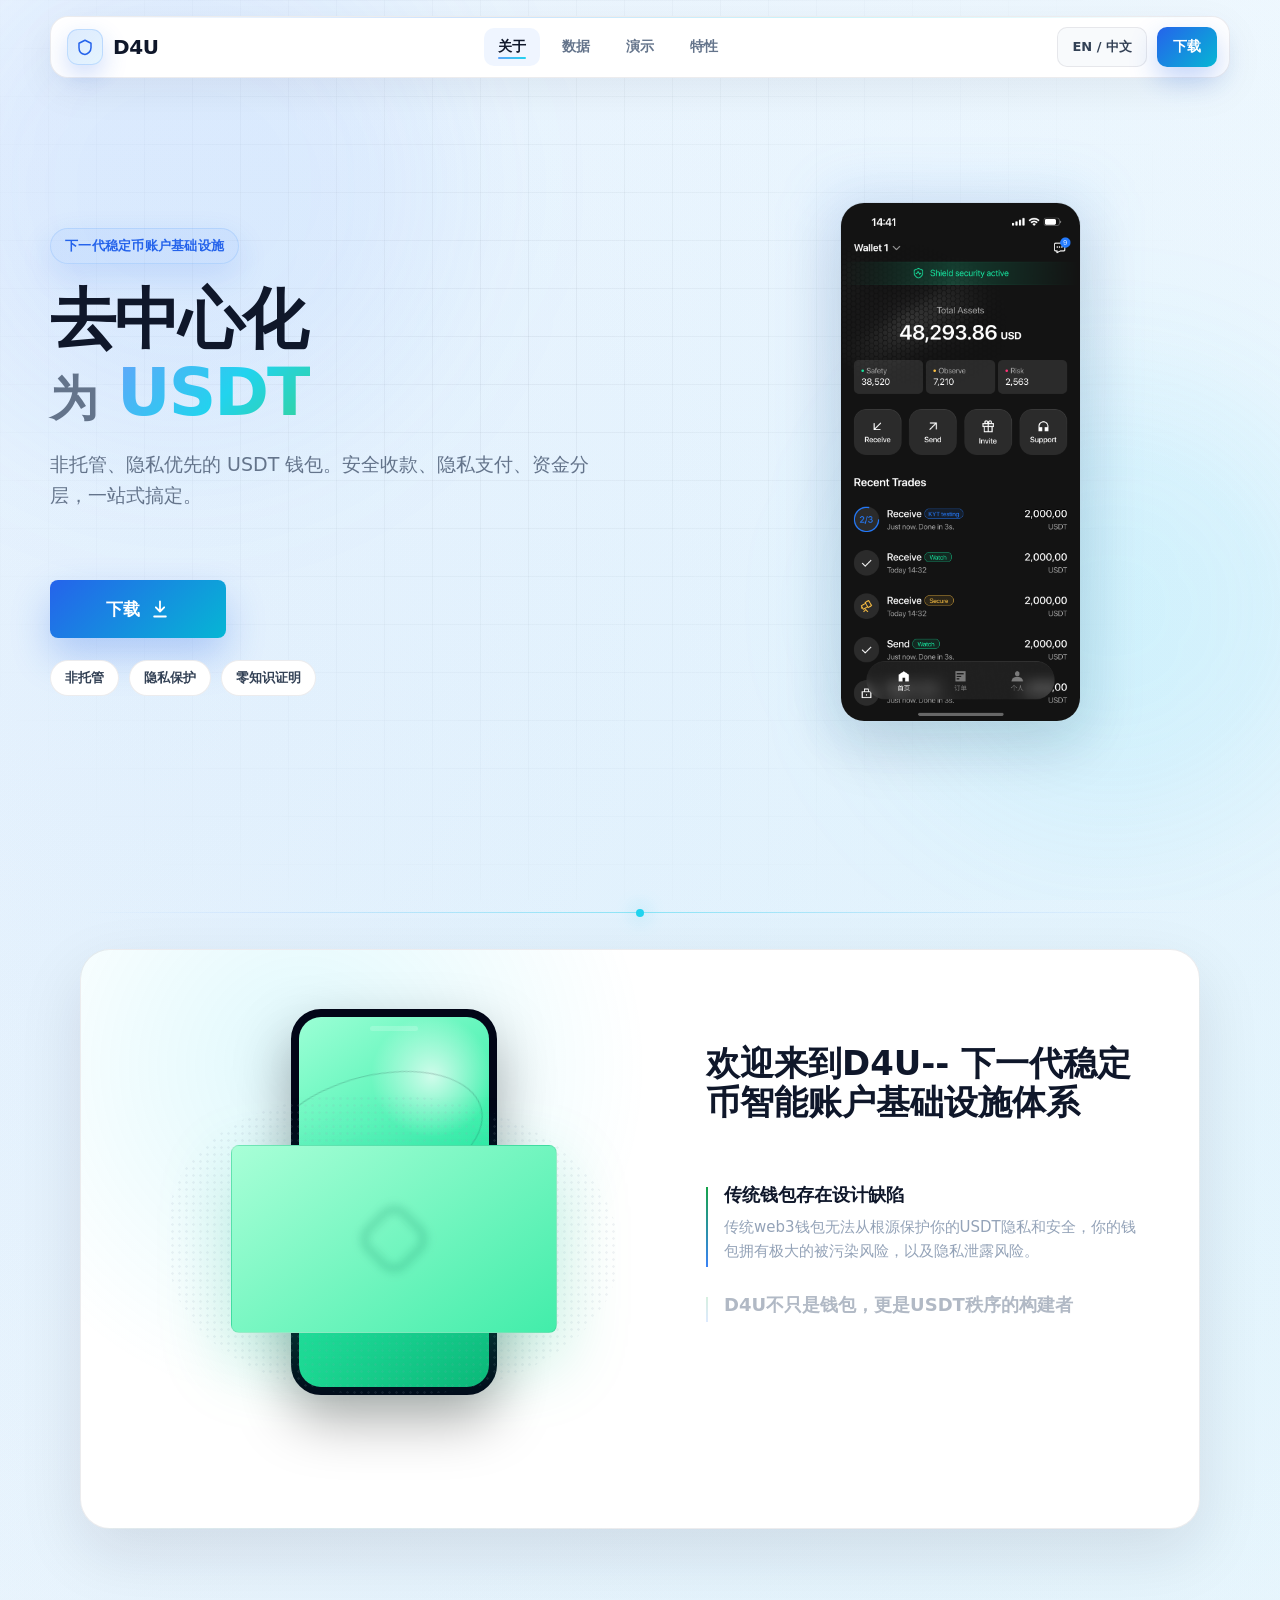
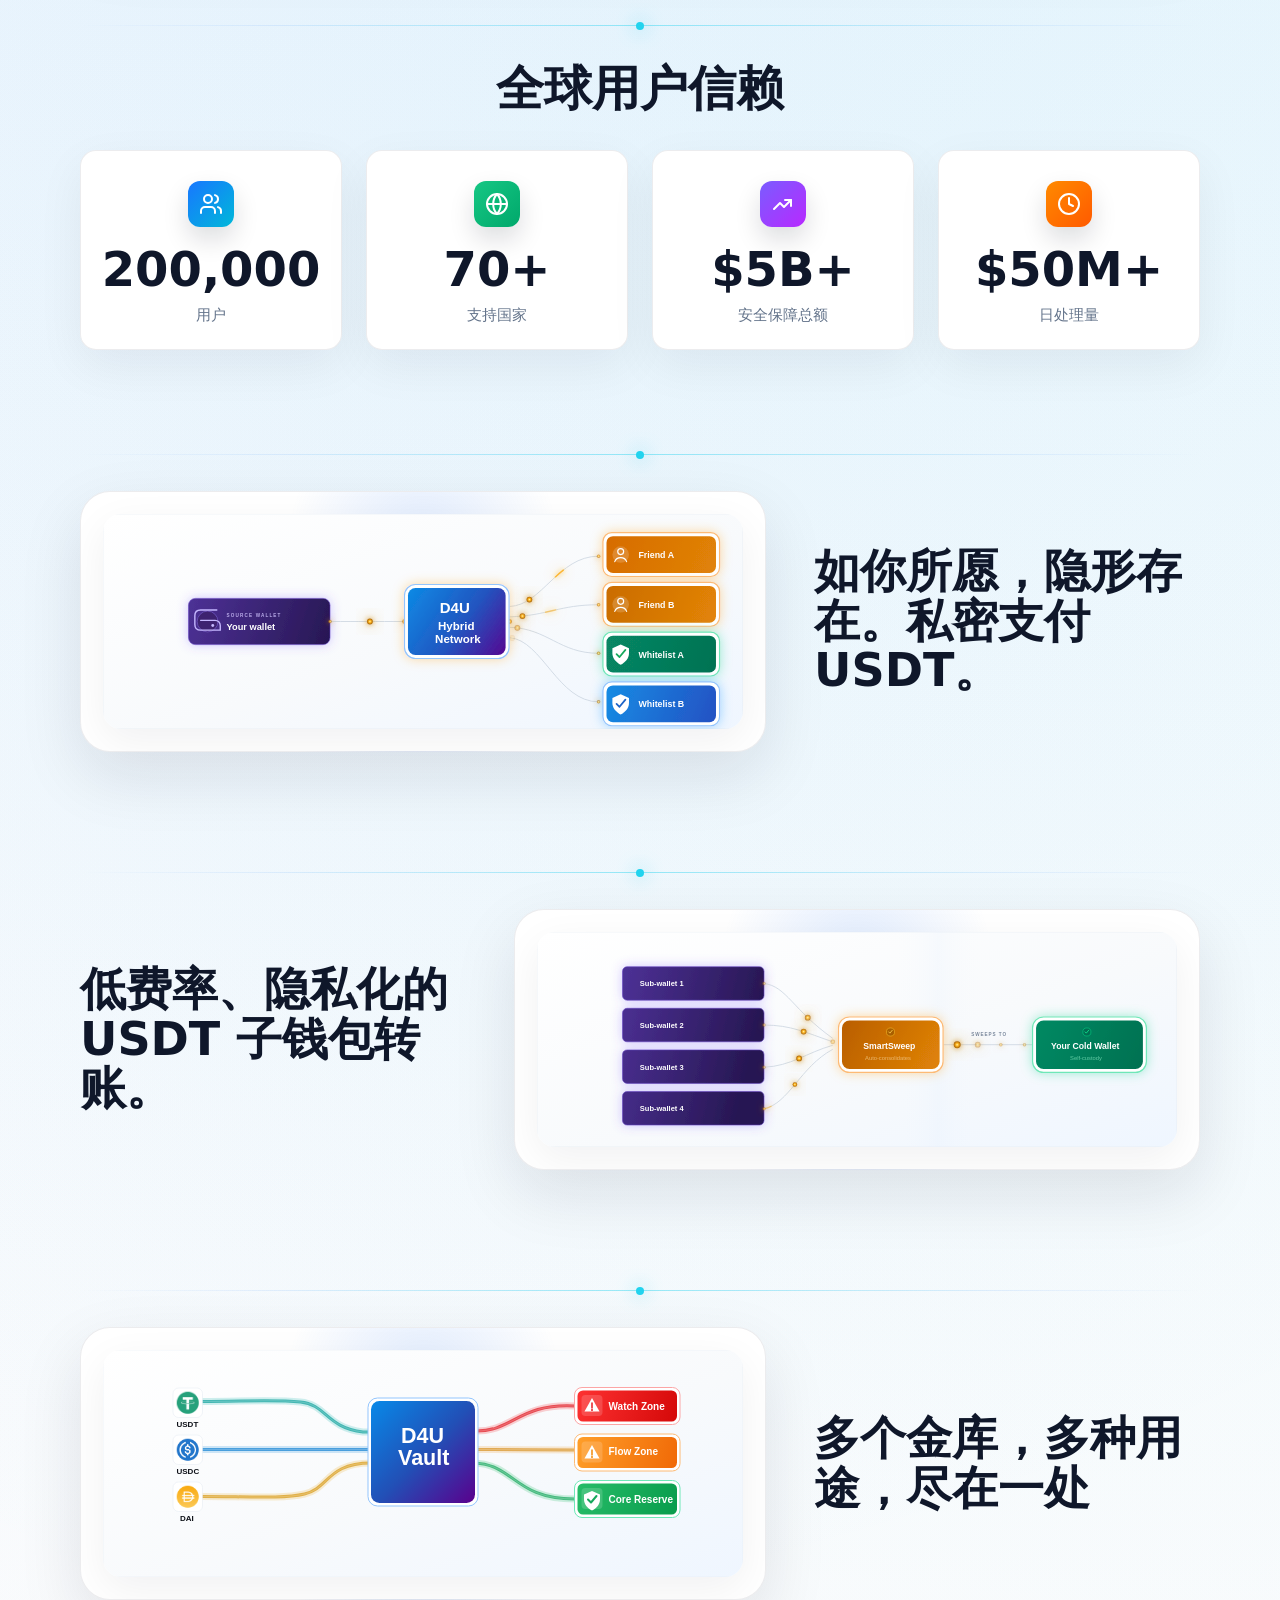
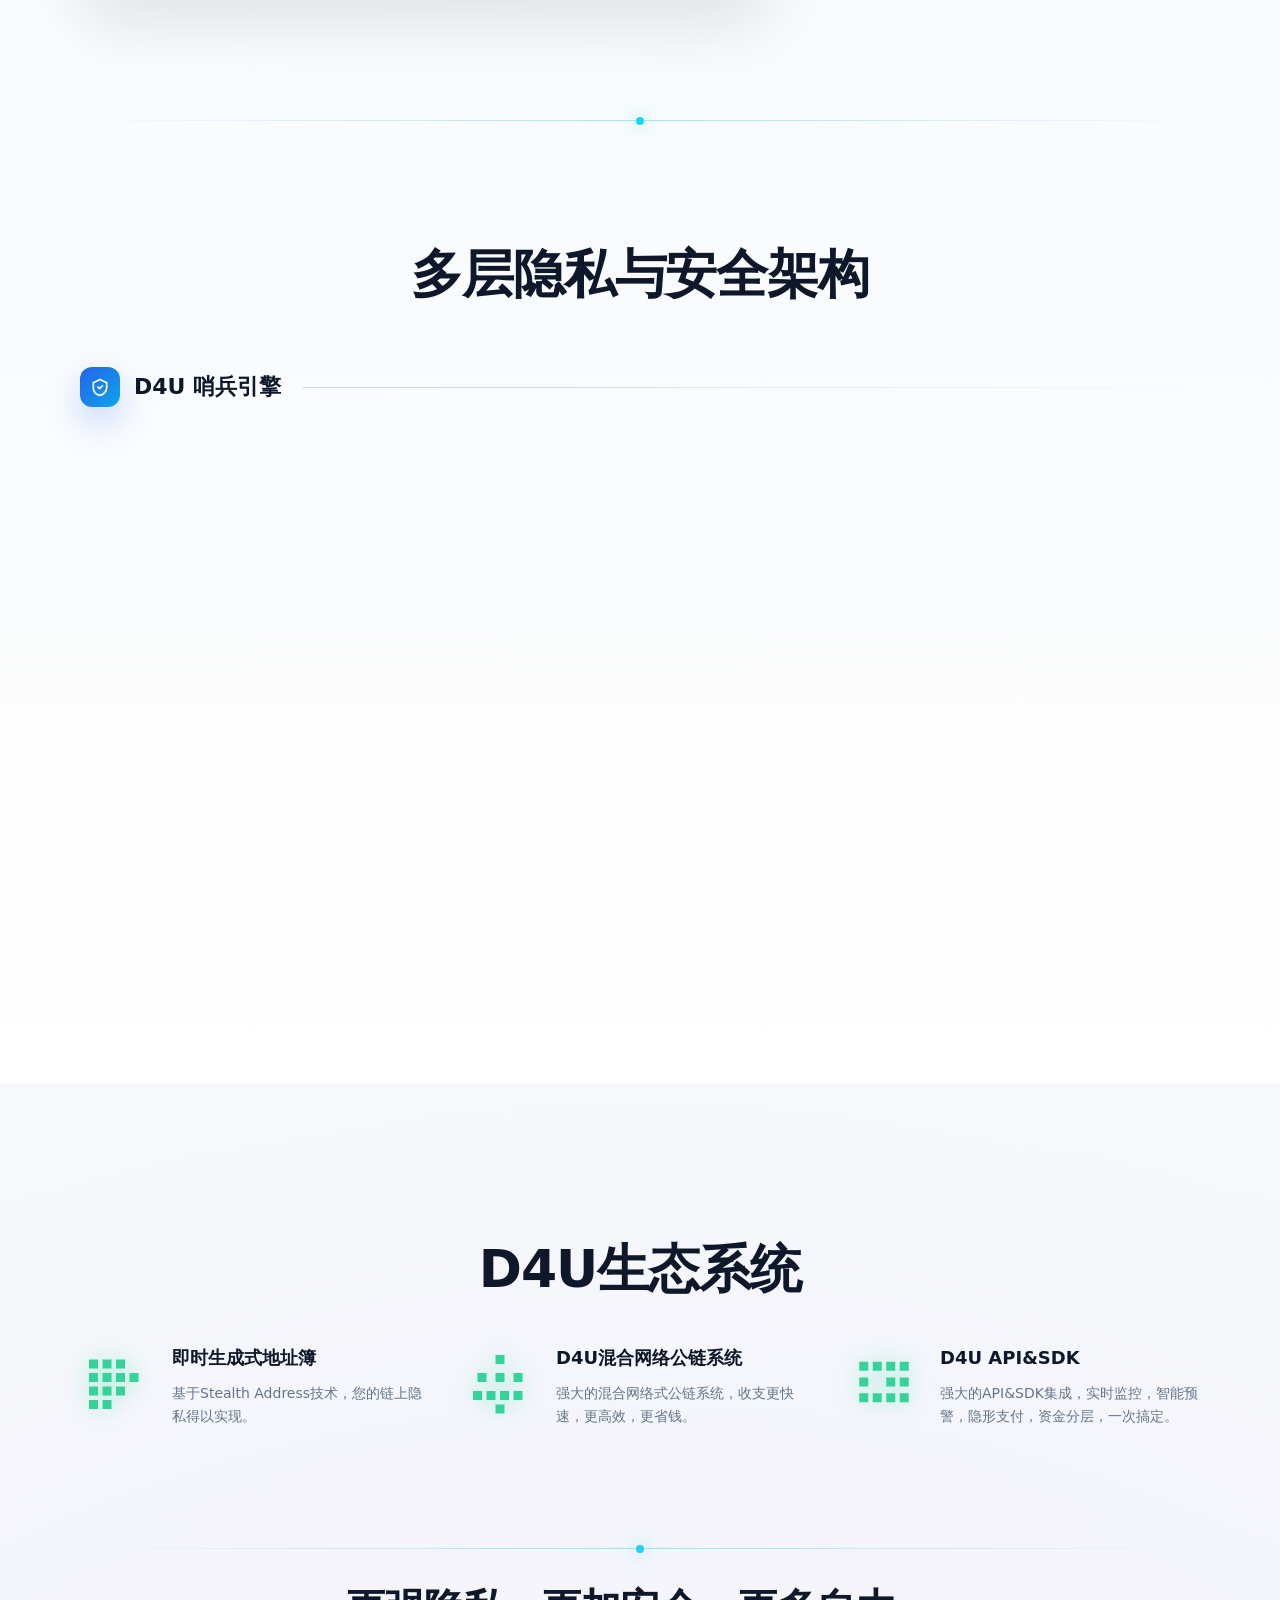
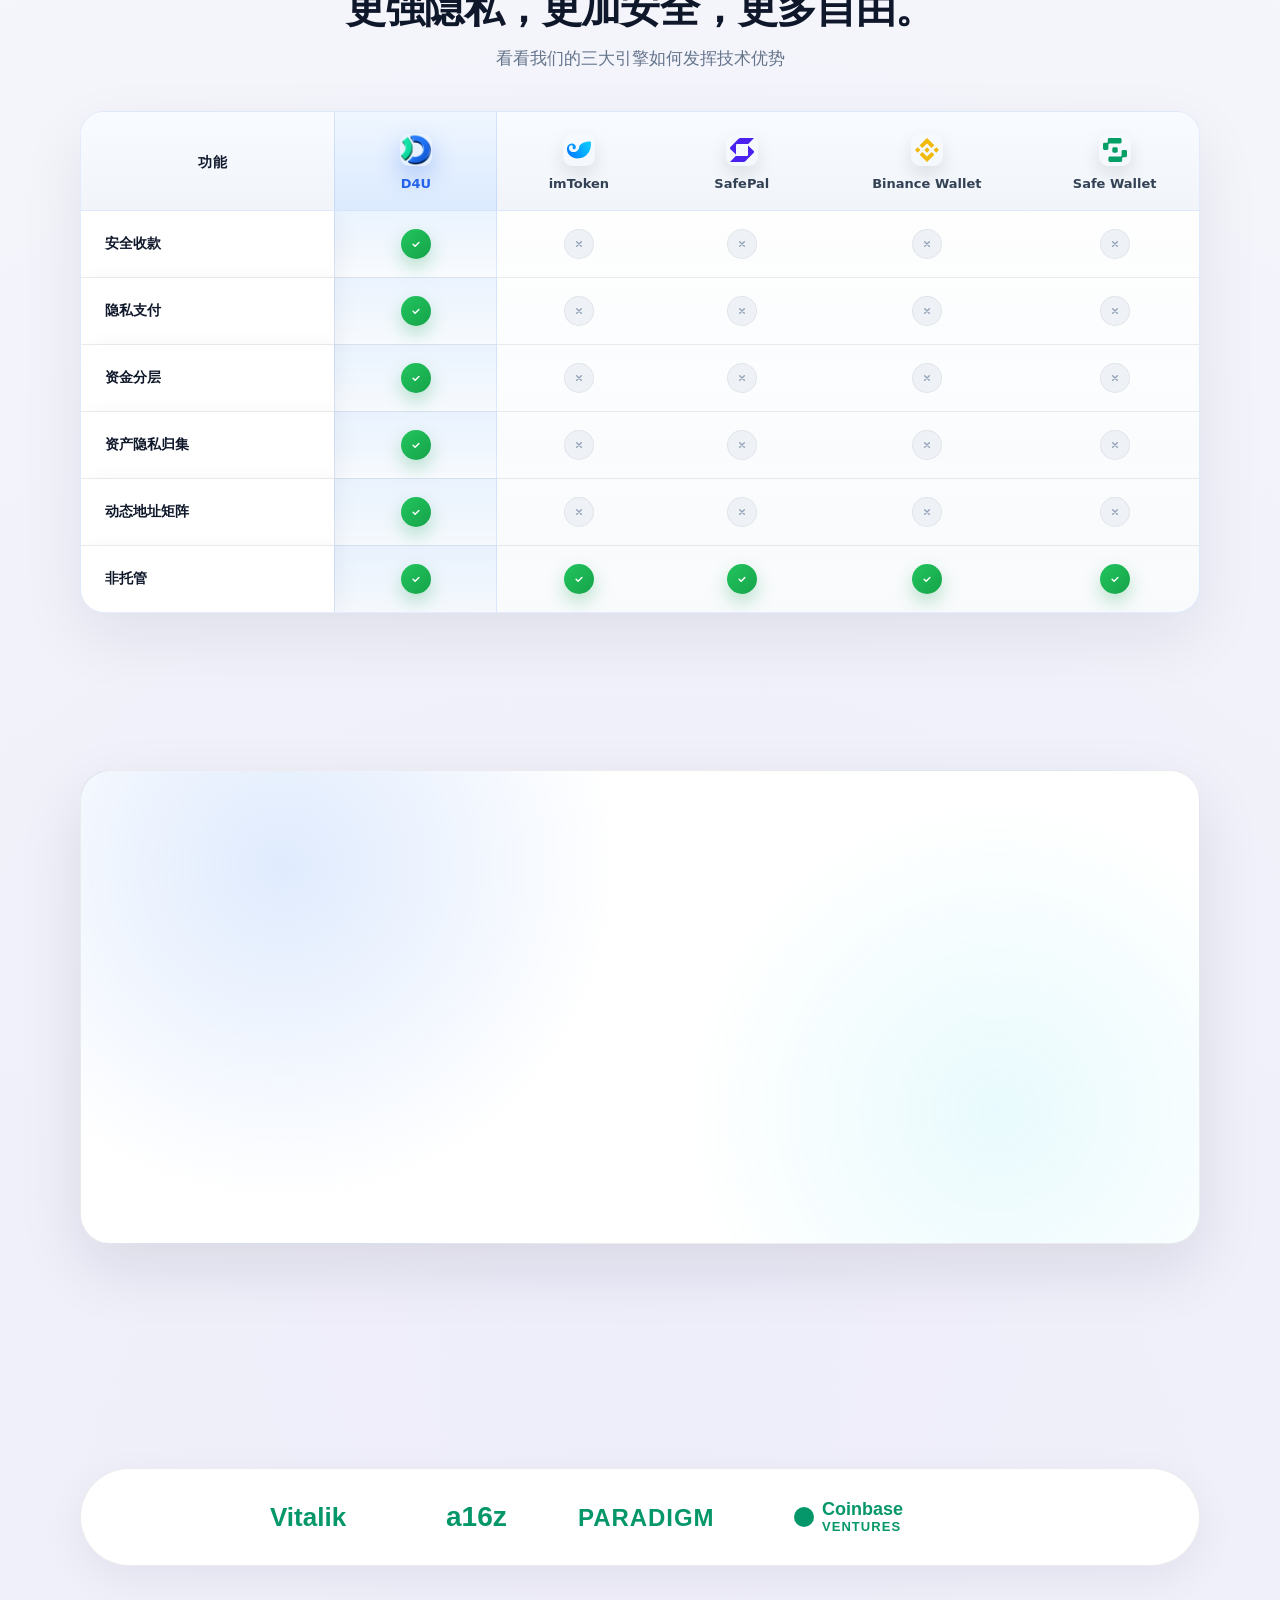
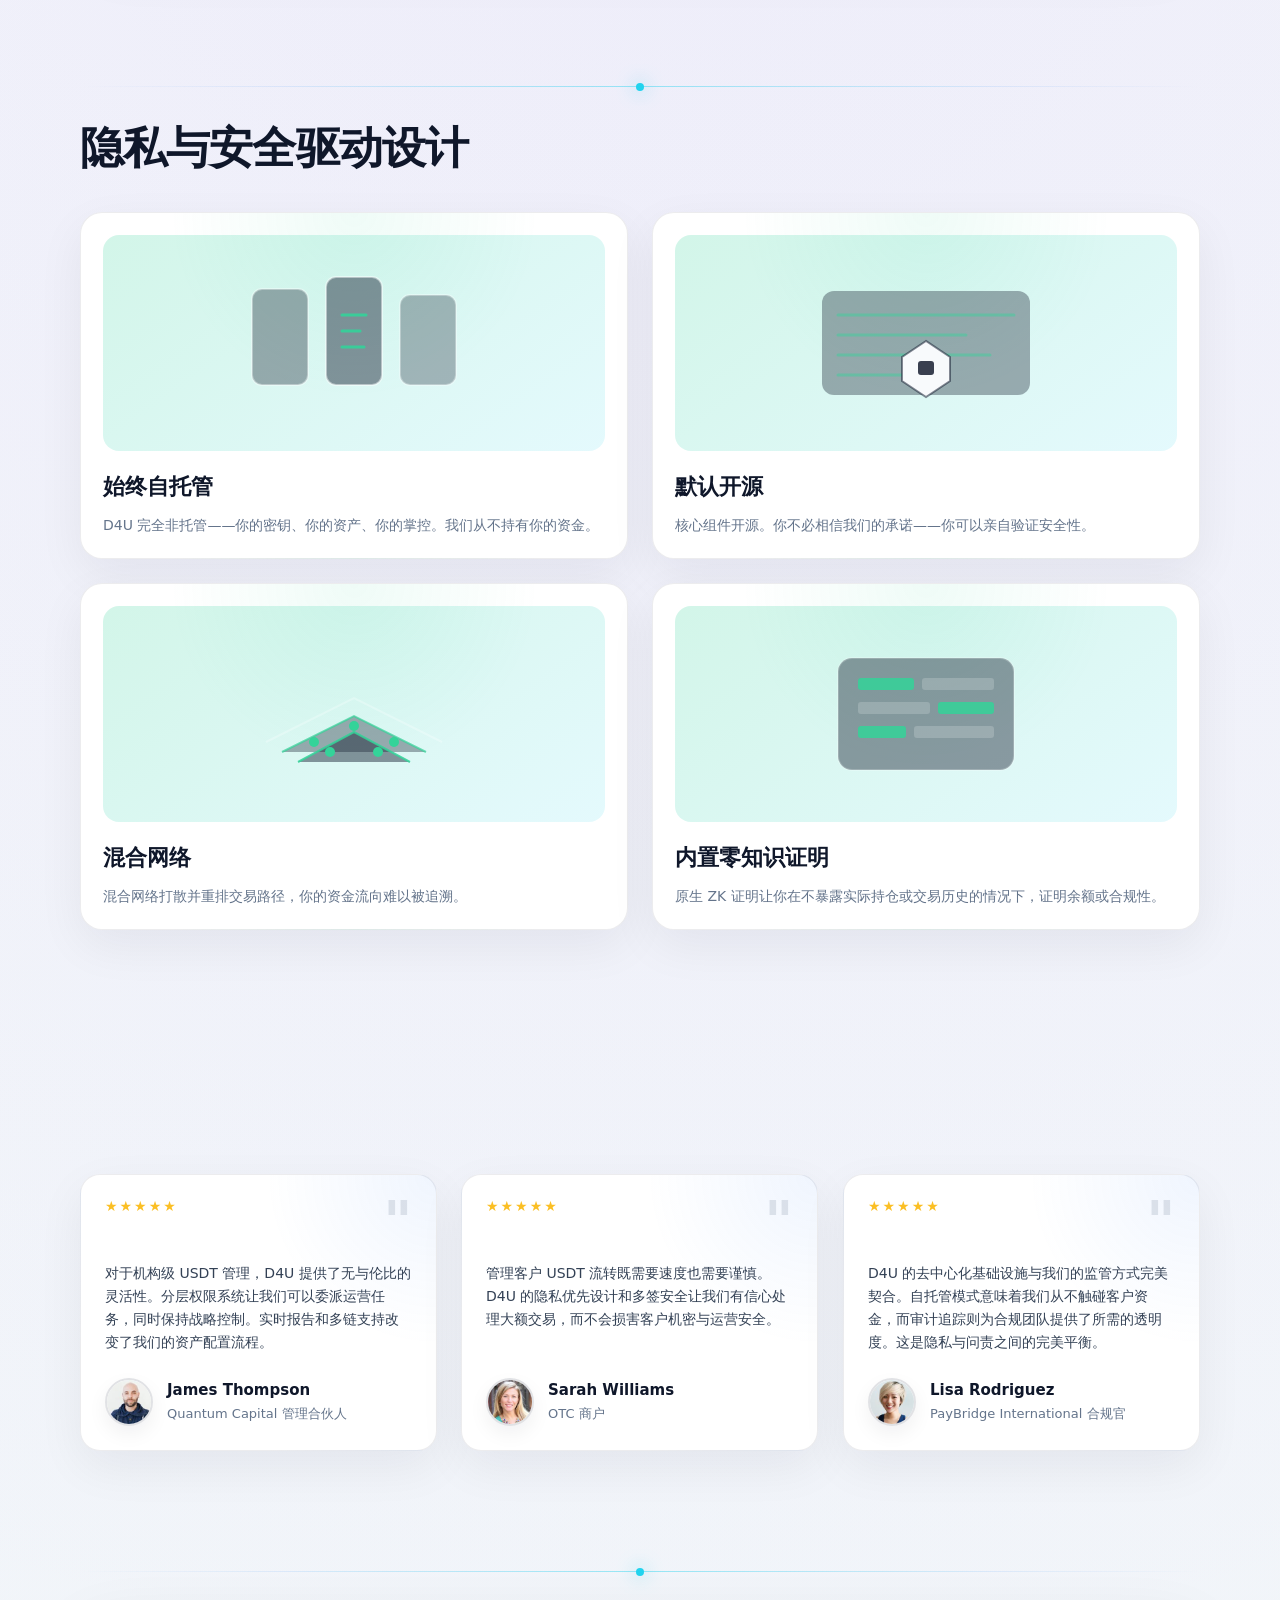
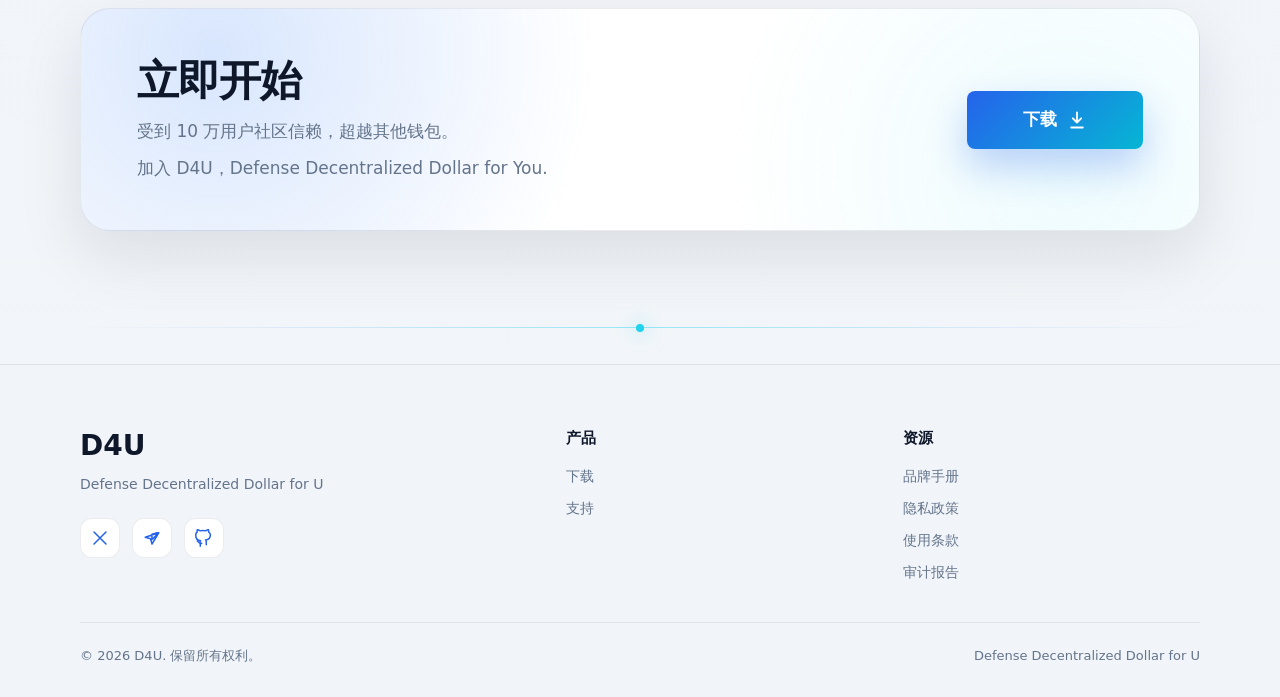
==== commit 5c9d035f: "Update" ====
--- a/index.html
+++ b/index.html
@@ -1,281 +1,289 @@
 <!doctype html>
 <html lang="zh-CN">
-
-<head>
-  <meta charset="UTF-8" />
-  <meta name="viewport" content="width=device-width, initial-scale=1.0" />
-  <title>D4U</title>
-  <link rel="stylesheet" href="./styles.css" />
-</head>
-
-<body>
-  <header class="site-header">
-    <button class="nav-backdrop" type="button" data-nav-backdrop tabindex="-1" aria-hidden="true" data-i18n-aria="navMenuClose"></button>
-    <div class="header-bar">
-      <a class="brand" href="#" data-i18n-aria="brandHome">
-        <span class="brand-mark" aria-hidden="true">
-          <svg viewBox="0 0 24 24">
-            <path d="M12 3 4 7v6c0 5 3.4 8.4 8 9 3.6-.6 8-4 8-9V7l-8-4Z" />
-          </svg>
-        </span>
-        <span class="brand-text">D4U</span>
-      </a>
-
-      <nav class="site-nav" id="site-nav" aria-label="Primary navigation">
-        <a href="#intro-title" data-i18n="navAbout">关于</a>
-        <a href="#stats-title" data-i18n="navStats">数据</a>
-        <a href="#demo-title" data-i18n="navDemo">演示</a>
-        <a href="#features-title" data-i18n="navFeatures">特性</a>
-        <a class="site-nav-cta" href="#download" data-i18n="download">下载</a>
-        <div class="site-nav-footer">
-          <button class="lang-toggle lang-toggle-menu" type="button" data-lang-toggle>
+  <head>
+    <meta charset="UTF-8" />
+    <meta name="viewport" content="width=device-width, initial-scale=1.0" />
+    <title>D4U</title>
+    <link rel="stylesheet" href="./styles.css" />
+  </head>
+
+  <body>
+    <header class="site-header">
+      <button
+        class="nav-backdrop"
+        type="button"
+        data-nav-backdrop
+        tabindex="-1"
+        aria-hidden="true"
+        data-i18n-aria="navMenuClose"
+      ></button>
+      <div class="header-bar">
+        <a class="brand" href="#" data-i18n-aria="brandHome">
+          <span class="brand-mark" aria-hidden="true">
+            <svg viewBox="0 0 24 24">
+              <path d="M12 3 4 7v6c0 5 3.4 8.4 8 9 3.6-.6 8-4 8-9V7l-8-4Z" />
+            </svg>
+          </span>
+          <span class="brand-text">D4U</span>
+        </a>
+
+        <nav class="site-nav" id="site-nav" aria-label="Primary navigation">
+          <a href="#intro-title" data-i18n="navAbout">关于</a>
+          <a href="#stats-title" data-i18n="navStats">数据</a>
+          <a href="#demo-title" data-i18n="navDemo">演示</a>
+          <a href="#features-title" data-i18n="navFeatures">特性</a>
+          <a class="site-nav-cta" href="#download" data-i18n="download">下载</a>
+          <div class="site-nav-footer">
+            <button
+              class="lang-toggle lang-toggle-menu"
+              type="button"
+              data-lang-toggle
+            >
+              EN / 中文
+            </button>
+          </div>
+        </nav>
+
+        <div class="header-actions">
+          <button
+            class="lang-toggle lang-toggle-bar"
+            type="button"
+            aria-label="Switch language"
+            data-lang-toggle
+          >
             EN / 中文
           </button>
-        </div>
-      </nav>
-
-      <div class="header-actions">
-        <button class="lang-toggle lang-toggle-bar" type="button" aria-label="Switch language" data-lang-toggle>
-          EN / 中文
-        </button>
-        <a class="header-download" href="#download" data-i18n-aria="downloadAria">
-          <span data-i18n="download">下载</span>
-        </a>
-        <button
-          class="nav-toggle"
-          type="button"
-          aria-expanded="false"
-          aria-controls="site-nav"
-          data-nav-toggle
-          data-i18n-aria="navMenuOpen"
-        >
-          <span></span>
-          <span></span>
-          <span></span>
-        </button>
+          <a
+            class="header-download"
+            href="#download"
+            data-i18n-aria="downloadAria"
+          >
+            <span data-i18n="download">下载</span>
+          </a>
+          <button
+            class="nav-toggle"
+            type="button"
+            aria-expanded="false"
+            aria-controls="site-nav"
+            data-nav-toggle
+            data-i18n-aria="navMenuOpen"
+          >
+            <span></span>
+            <span></span>
+            <span></span>
+          </button>
+        </div>
       </div>
-    </div>
-  </header>
-
-  <main class="site-shell">
-    <section class="hero" aria-labelledby="hero-title">
-      <div class="hero-bg" aria-hidden="true">
-        <div class="hero-glow hero-glow-a"></div>
-        <div class="hero-glow hero-glow-b"></div>
-        <div class="hero-grid"></div>
-      </div>
-
-      <div class="hero-layout">
-        <div class="hero-copy">
-          <span class="hero-badge" data-i18n="heroBadge">下一代稳定币账户基础设施</span>
-
-          <h1 id="hero-title">
-            <span class="hero-title-row">
-              <span id="lead-word">Defense</span>
-              <span class="divider" data-i18n="heroDivider">For</span>
-            </span>
-            <span class="hero-title-accent" id="target-word">USDT</span>
-          </h1>
-
-          <p class="hero-subtitle" data-i18n="heroSubtitle">
-            非托管、隐私优先的 USDT 钱包。安全收款、隐私支付、资金分层，一站式搞定。
-          </p>
-
-          <div class="hero-actions">
-            <a class="download-button hero-cta" href="#download" data-i18n-aria="downloadAria">
-              <span data-i18n="download">下载</span>
-              <svg viewBox="0 0 24 24" aria-hidden="true">
-                <path d="M12 3v12m0 0 5-5m-5 5-5-5M5 21h14" />
-              </svg>
-            </a>
-
-            <ul class="hero-chips" aria-label="Key features">
-              <li data-i18n="heroChipOne">非托管</li>
-              <li data-i18n="heroChipTwo">隐私保护</li>
-              <li data-i18n="heroChipThree">零知识证明</li>
-            </ul>
-          </div>
-        </div>
-
-        <div class="hero-panel">
-          <div class="hero-orbit" aria-hidden="true">
-            <div class="hero-orbit-ring ring-one"></div>
-            <div class="hero-orbit-ring ring-two"></div>
-            <div class="hero-orbit-ring ring-three"></div>
-            <div class="hero-shield-core">
-              <svg viewBox="0 0 24 24">
-                <path d="M12 3 4 7v6c0 5 3.4 8.4 8 9 3.6-.6 8-4 8-9V7l-8-4Z" />
-              </svg>
-              <span>USDT</span>
+    </header>
+
+    <main class="site-shell">
+      <section class="hero" aria-labelledby="hero-title">
+        <div class="hero-bg" aria-hidden="true">
+          <div class="hero-glow hero-glow-a"></div>
+          <div class="hero-glow hero-glow-b"></div>
+          <div class="hero-grid"></div>
+        </div>
+
+        <div class="hero-layout">
+          <div class="hero-copy">
+            <span class="hero-badge" data-i18n="heroBadge"
+              >下一代稳定币账户基础设施</span
+            >
+
+            <h1 id="hero-title">
+              <span class="hero-title-row">
+                <span id="lead-word">Defense</span>
+              </span>
+              <span class="">
+                <span class="divider" data-i18n="heroDivider">For</span>
+                <span class="hero-title-accent" id="target-word">USDT</span>
+              </span>
+            </h1>
+
+            <p class="hero-subtitle" data-i18n="heroSubtitle">
+              非托管、隐私优先的 USDT
+              钱包。安全收款、隐私支付、资金分层，一站式搞定。
+            </p>
+
+            <div class="hero-actions">
+              <a
+                class="download-button hero-cta"
+                href="#download"
+                data-i18n-aria="downloadAria"
+              >
+                <span data-i18n="download">下载</span>
+                <svg viewBox="0 0 24 24" aria-hidden="true">
+                  <path d="M12 3v12m0 0 5-5m-5 5-5-5M5 21h14" />
+                </svg>
+              </a>
+
+              <ul class="hero-chips" aria-label="Key features">
+                <li data-i18n="heroChipOne">非托管</li>
+                <li data-i18n="heroChipTwo">隐私保护</li>
+                <li data-i18n="heroChipThree">零知识证明</li>
+              </ul>
             </div>
           </div>
 
-          <div class="wallet-preview">
-            <div class="wallet-card">
-              <div class="wallet-card-head">
-                <span data-i18n="heroWalletBalance">总余额</span>
-                <strong data-i18n="heroWalletProtected">已保护</strong>
-              </div>
-              <div class="wallet-balance">$98,546.50</div>
-              <div class="wallet-change" data-i18n="heroWalletChange">今日 +4.32%</div>
-              <div class="wallet-actions">
-                <span data-i18n="heroWalletSend">发送</span>
-                <span data-i18n="heroWalletReceive">接收</span>
-                <span data-i18n="heroWalletSafe">安全</span>
-              </div>
-              <div class="asset-list">
-                <div class="asset-row">
-                  <span>USDT</span>
-                  <strong>42,800</strong>
-                </div>
-                <div class="asset-row">
-                  <span>USDC</span>
-                  <strong>18,420</strong>
-                </div>
-                <div class="asset-row">
-                  <span>DAI</span>
-                  <strong>9,650</strong>
-                </div>
-              </div>
-              <div class="swap-toast" data-i18n="heroWalletToast">风险路线已清除</div>
+          <div class="hero-panel">
+            <figure class="hero-visual">
+              <img
+                class="hero-visual-image"
+                src="./assets/home.png"
+                alt="D4U wallet app preview"
+                width="390"
+                height="844"
+                loading="eager"
+                decoding="async"
+              />
+            </figure>
+          </div>
+        </div>
+      </section>
+
+      <section class="intro-section" aria-labelledby="intro-title">
+        <div class="intro-visual" aria-hidden="true">
+          <div class="phone-frame">
+            <div class="phone-speaker"></div>
+            <div class="phone-screen">
+              <div class="mesh mesh-one"></div>
+              <div class="mesh mesh-two"></div>
             </div>
           </div>
-
-          <div class="hero-float hero-float-top" data-i18n="heroFloatSafe">隐私路径已保护</div>
-          <div class="hero-float hero-float-bottom" data-i18n="heroFloatRisk">风险已清除</div>
-        </div>
-      </div>
-    </section>
-
-    <section class="intro-section" aria-labelledby="intro-title">
-      <div class="intro-visual" aria-hidden="true">
-        <div class="phone-frame">
-          <div class="phone-speaker"></div>
-          <div class="phone-screen">
-            <div class="mesh mesh-one"></div>
-            <div class="mesh mesh-two"></div>
+          <div class="privacy-cloud"></div>
+          <div class="secure-card">
+            <div class="secure-mark"></div>
           </div>
         </div>
-        <div class="privacy-cloud"></div>
-        <div class="secure-card">
-          <div class="secure-mark"></div>
-        </div>
-      </div>
-
-      <div class="intro-copy">
-        <h2 id="intro-title">
-          <span data-i18n="introTitle">
-            欢迎来到D4U-- 下一代稳定币智能账户基础设施体系
-          </span>
-        </h2>
-
-        <div class="intro-tabs">
-          <div class="copy-block is-active" data-tab-panel>
-            <button class="copy-trigger" type="button" aria-expanded="true">
-              <span data-i18n="introBlockOneTitle">传统钱包存在设计缺陷</span>
-            </button>
-            <div class="copy-body">
-              <div class="copy-body-inner">
-                <p>
-                  <span data-i18n="introBlockOneBody">
-                    传统web3钱包无法从根源保护你的USDT隐私和安全，你的钱包拥有极大的被污染风险，以及隐私泄露风险。
-                  </span>
-                </p>
+
+        <div class="intro-copy">
+          <h2 id="intro-title">
+            <span data-i18n="introTitle">
+              欢迎来到D4U-- 下一代稳定币智能账户基础设施体系
+            </span>
+          </h2>
+
+          <div class="intro-tabs">
+            <div class="copy-block is-active" data-tab-panel>
+              <button class="copy-trigger" type="button" aria-expanded="true">
+                <span data-i18n="introBlockOneTitle">传统钱包存在设计缺陷</span>
+              </button>
+              <div class="copy-body">
+                <div class="copy-body-inner">
+                  <p>
+                    <span data-i18n="introBlockOneBody">
+                      传统web3钱包无法从根源保护你的USDT隐私和安全，你的钱包拥有极大的被污染风险，以及隐私泄露风险。
+                    </span>
+                  </p>
+                </div>
+              </div>
+            </div>
+
+            <div class="copy-block" data-tab-panel>
+              <button class="copy-trigger" type="button" aria-expanded="false">
+                <span data-i18n="introBlockTwoTitle">
+                  D4U不只是钱包，更是USDT秩序的构建者
+                </span>
+              </button>
+              <div class="copy-body">
+                <div class="copy-body-inner">
+                  <p>
+                    <span data-i18n="introBlockTwoBody">
+                      得益于去中心化设计、D4U混合网络技术和零知识证明技术，D4U重新构建了USDT的使用秩序。
+                    </span>
+                  </p>
+                </div>
               </div>
             </div>
           </div>
-
-          <div class="copy-block" data-tab-panel>
-            <button class="copy-trigger" type="button" aria-expanded="false">
-              <span data-i18n="introBlockTwoTitle">
-                D4U不只是钱包，更是USDT秩序的构建者
-              </span>
-            </button>
-            <div class="copy-body">
-              <div class="copy-body-inner">
-                <p>
-                  <span data-i18n="introBlockTwoBody">
-                    得益于去中心化设计、D4U混合网络技术和零知识证明技术，D4U重新构建了USDT的使用秩序。
-                  </span>
-                </p>
-              </div>
+        </div>
+      </section>
+
+      <section class="stats-section" aria-labelledby="stats-title">
+        <h2 id="stats-title" data-i18n="statsTitle">全球用户信赖</h2>
+        <div class="stats-grid">
+          <article class="stat-card">
+            <div class="stat-icon icon-users">
+              <svg viewBox="0 0 24 24" aria-hidden="true">
+                <path d="M16 21v-2a4 4 0 0 0-4-4H6a4 4 0 0 0-4 4v2" />
+                <circle cx="9" cy="7" r="4" />
+                <path d="M22 21v-2a4 4 0 0 0-3-3.87" />
+                <path d="M16 3.13a4 4 0 0 1 0 7.75" />
+              </svg>
             </div>
-          </div>
-        </div>
-      </div>
-    </section>
-
-    <section class="stats-section" aria-labelledby="stats-title">
-      <h2 id="stats-title" data-i18n="statsTitle">全球用户信赖</h2>
-      <div class="stats-grid">
-        <article class="stat-card">
-          <div class="stat-icon icon-users">
-            <svg viewBox="0 0 24 24" aria-hidden="true">
-              <path d="M16 21v-2a4 4 0 0 0-4-4H6a4 4 0 0 0-4 4v2" />
-              <circle cx="9" cy="7" r="4" />
-              <path d="M22 21v-2a4 4 0 0 0-3-3.87" />
-              <path d="M16 3.13a4 4 0 0 1 0 7.75" />
-            </svg>
-          </div>
-          <strong><span data-count-to="200000" data-format="comma">0</span></strong>
-          <span data-i18n="statUsers">用户</span>
-        </article>
-
-        <article class="stat-card">
-          <div class="stat-icon icon-globe">
-            <svg viewBox="0 0 24 24" aria-hidden="true">
-              <circle cx="12" cy="12" r="10" />
-              <path d="M2 12h20" />
-              <path d="M12 2a15 15 0 0 1 0 20" />
-              <path d="M12 2a15 15 0 0 0 0 20" />
-            </svg>
-          </div>
-          <strong><span data-count-to="70">0</span>+</strong>
-          <span data-i18n="statCountries">支持国家</span>
-        </article>
-
-        <article class="stat-card">
-          <div class="stat-icon icon-secured">
-            <svg viewBox="0 0 24 24" aria-hidden="true">
-              <path d="m3 17 6-6 4 4 7-7" />
-              <path d="M14 8h6v6" />
-            </svg>
-          </div>
-          <strong>$<span data-count-to="5">0</span>B+</strong>
-          <span data-i18n="statSecured">安全保障总额</span>
-        </article>
-
-        <article class="stat-card">
-          <div class="stat-icon icon-processed">
-            <svg viewBox="0 0 24 24" aria-hidden="true">
-              <circle cx="12" cy="12" r="10" />
-              <path d="M12 6v6l4 2" />
-            </svg>
-          </div>
-          <strong>$<span data-count-to="50">0</span>M+</strong>
-          <span data-i18n="statProcessed">日处理量</span>
-        </article>
-      </div>
-    </section>
-
-      <section class="demo-section" aria-labelledby="demo-title">
-      <h2 id="demo-title" data-i18n="demoTitle">安全与隐私，真实可见</h2>
-      <div class="demo-grid">
-        <article class="demo-card">
-          <div class="demo-phone">
-            <div class="demo-topbar">
-              <span></span>
-              <strong data-i18n="demoPayTopbar">隐私付款</strong>
-              <span></span>
+            <strong
+              ><span data-count-to="200000" data-format="comma">0</span></strong
+            >
+            <span data-i18n="statUsers">用户</span>
+          </article>
+
+          <article class="stat-card">
+            <div class="stat-icon icon-globe">
+              <svg viewBox="0 0 24 24" aria-hidden="true">
+                <circle cx="12" cy="12" r="10" />
+                <path d="M2 12h20" />
+                <path d="M12 2a15 15 0 0 1 0 20" />
+                <path d="M12 2a15 15 0 0 0 0 20" />
+              </svg>
             </div>
-            <div class="chat-thread" data-chat-demo>
-                <div class="chat-bubble incoming" data-chat-step data-i18n="demoPayChat1">
+            <strong><span data-count-to="70">0</span>+</strong>
+            <span data-i18n="statCountries">支持国家</span>
+          </article>
+
+          <article class="stat-card">
+            <div class="stat-icon icon-secured">
+              <svg viewBox="0 0 24 24" aria-hidden="true">
+                <path d="m3 17 6-6 4 4 7-7" />
+                <path d="M14 8h6v6" />
+              </svg>
+            </div>
+            <strong>$<span data-count-to="5">0</span>B+</strong>
+            <span data-i18n="statSecured">安全保障总额</span>
+          </article>
+
+          <article class="stat-card">
+            <div class="stat-icon icon-processed">
+              <svg viewBox="0 0 24 24" aria-hidden="true">
+                <circle cx="12" cy="12" r="10" />
+                <path d="M12 6v6l4 2" />
+              </svg>
+            </div>
+            <strong>$<span data-count-to="50">0</span>M+</strong>
+            <span data-i18n="statProcessed">日处理量</span>
+          </article>
+        </div>
+      </section>
+
+      <!-- <section class="demo-section" aria-labelledby="demo-title">
+        <h2 id="demo-title" data-i18n="demoTitle">安全与隐私，真实可见</h2>
+        <div class="demo-grid">
+          <article class="demo-card">
+            <div class="demo-phone">
+              <div class="demo-topbar">
+                <span></span>
+                <strong data-i18n="demoPayTopbar">隐私付款</strong>
+                <span></span>
+              </div>
+              <div class="chat-thread" data-chat-demo>
+                <div
+                  class="chat-bubble incoming"
+                  data-chat-step
+                  data-i18n="demoPayChat1"
+                >
                   向 Alex 发送 320 USDT？
                 </div>
-                <div class="chat-bubble outgoing" data-chat-step data-i18n="demoPayChat2">
+                <div
+                  class="chat-bubble outgoing"
+                  data-chat-step
+                  data-i18n="demoPayChat2"
+                >
                   隐藏发送地址与付款路径。
                 </div>
-                <div class="chat-bubble system" data-chat-step data-i18n="demoPayChat3">
+                <div
+                  class="chat-bubble system"
+                  data-chat-step
+                  data-i18n="demoPayChat3"
+                >
                   隐私路径已由 D4U 保护。
                 </div>
                 <div class="transfer-card" data-chat-step>
@@ -283,69 +291,92 @@
                   <strong>320 USDT</strong>
                   <small data-i18n="demoPayCardSmall">隐私路径已确认。</small>
                 </div>
-              <div class="typing-indicator" aria-hidden="true">
+                <div class="typing-indicator" aria-hidden="true">
+                  <span></span>
+                  <span></span>
+                  <span></span>
+                </div>
+              </div>
+            </div>
+            <h3 data-i18n="demoOneTitle">隐私付款</h3>
+            <p data-i18n="demoOneBody">
+              付款路径与地址信息被保护，减少隐私暴露。
+            </p>
+          </article>
+
+          <article class="demo-card">
+            <div class="demo-phone">
+              <div class="demo-topbar">
                 <span></span>
+                <strong data-i18n="demoReceiveTopbar">安全收款</strong>
                 <span></span>
-                <span></span>
-              </div>
-            </div>
-          </div>
-          <h3 data-i18n="demoOneTitle">隐私付款</h3>
-          <p data-i18n="demoOneBody">付款路径与地址信息被保护，减少隐私暴露。</p>
-        </article>
-
-        <article class="demo-card">
-          <div class="demo-phone">
-            <div class="demo-topbar">
-              <span></span>
-              <strong data-i18n="demoReceiveTopbar">安全收款</strong>
-              <span></span>
-            </div>
-            <div class="chat-thread" data-chat-demo>
-                <div class="chat-bubble incoming" data-chat-step data-i18n="demoReceiveChat1">
+              </div>
+              <div class="chat-thread" data-chat-demo>
+                <div
+                  class="chat-bubble incoming"
+                  data-chat-step
+                  data-i18n="demoReceiveChat1"
+                >
                   检测到 1,280 USDT 入账。
                 </div>
-                <div class="chat-bubble outgoing" data-chat-step data-i18n="demoReceiveChat2">
+                <div
+                  class="chat-bubble outgoing"
+                  data-chat-step
+                  data-i18n="demoReceiveChat2"
+                >
                   收款前先检查污染风险。
                 </div>
-                <div class="chat-bubble system" data-chat-step data-i18n="demoReceiveChat3">
+                <div
+                  class="chat-bubble system"
+                  data-chat-step
+                  data-i18n="demoReceiveChat3"
+                >
                   地址风险已清除，可安全接收。
                 </div>
                 <div class="transfer-card safe" data-chat-step>
                   <span data-i18n="demoReceiveCardLabel">安全收款</span>
                   <strong data-i18n="demoReceiveCardStrong">已验证</strong>
-                  <small data-i18n="demoReceiveCardSmall">来源风险已清除。</small>
-                </div>
-              <div class="typing-indicator" aria-hidden="true">
-                <span></span>
-                <span></span>
-                <span></span>
+                  <small data-i18n="demoReceiveCardSmall"
+                    >来源风险已清除。</small
+                  >
+                </div>
+                <div class="typing-indicator" aria-hidden="true">
+                  <span></span>
+                  <span></span>
+                  <span></span>
+                </div>
               </div>
             </div>
-          </div>
-          <h3 data-i18n="demoTwoTitle">安全收款</h3>
-          <p data-i18n="demoTwoBody">收款前识别风险来源，降低钱包污染风险。</p>
-        </article>
+            <h3 data-i18n="demoTwoTitle">安全收款</h3>
+            <p data-i18n="demoTwoBody">
+              收款前识别风险来源，降低钱包污染风险。
+            </p>
+          </article>
         </div>
       </section>
 
       <section class="features-section" aria-labelledby="features-title">
         <div class="features-copy">
-          <p data-i18n="featuresEyebrow">D4U 特性</p>
           <h2 id="features-title" data-i18n="featureOneTitle">
             像哨兵一样监控你的稳定币，安全接收 USDT。
           </h2>
         </div>
 
-        <div class="sentry-demo sentry-demo-image" aria-label="D4U Sentry filtering demo">
+        <div
+          class="sentry-demo sentry-demo-image"
+          aria-label="D4U Sentry filtering demo"
+        >
           <img
             src="./assets/d4u_sentry_svg_animated.svg"
             alt="D4U Sentry animated filtering demo"
           />
         </div>
-      </section>
-
-      <section class="features-section feature-reverse" aria-labelledby="privacy-feature-title">
+      </section> -->
+
+      <section
+        class="features-section feature-reverse"
+        aria-labelledby="privacy-feature-title"
+      >
         <div class="sentry-demo sentry-demo-image">
           <img
             src="./assets/updated_uploaded_svg_wallet_hybrid_network.svg"
@@ -354,7 +385,6 @@
         </div>
 
         <div class="features-copy">
-          <p data-i18n="featuresEyebrow">D4U 特性</p>
           <h2 id="privacy-feature-title" data-i18n="featureTwoTitle">
             如你所愿，隐形存在。私密支付 USDT。
           </h2>
@@ -363,7 +393,6 @@
 
       <section class="features-section" aria-labelledby="sweep-feature-title">
         <div class="features-copy">
-          <p data-i18n="featuresEyebrow">D4U 特性</p>
           <h2 id="sweep-feature-title" data-i18n="featureThreeTitle">
             低费率、隐私化的 USDT 子钱包转账。
           </h2>
@@ -377,16 +406,19 @@
         </div>
       </section>
 
-      <section class="features-section feature-reverse" aria-labelledby="vault-feature-title">
+      <section
+        class="features-section feature-reverse"
+        aria-labelledby="vault-feature-title"
+      >
         <div class="sentry-demo sentry-demo-image">
-          <img
-            src="./assets/d4u_sentry_svg_animated%202.svg"
-            alt="D4U multiple vaults animated demo"
-          />
+          <object
+            data="./assets/d4u_sentry_svg_animated%202.svg"
+            type="image/svg+xml"
+            aria-label="D4U multiple vaults animated demo"
+          ></object>
         </div>
 
         <div class="features-copy">
-          <p data-i18n="featuresEyebrow">D4U 特性</p>
           <h2 id="vault-feature-title" data-i18n="featureFourTitle">
             多个金库，多种用途，尽在一处
           </h2>
@@ -401,7 +433,9 @@
             <div class="engine-group-title">
               <div class="engine-title-icon tone-blue" aria-hidden="true">
                 <svg viewBox="0 0 24 24">
-                  <path d="M12 3 4 7v6c0 5 3.4 8.4 8 9 3.6-.6 8-4 8-9V7l-8-4Z" />
+                  <path
+                    d="M12 3 4 7v6c0 5 3.4 8.4 8 9 3.6-.6 8-4 8-9V7l-8-4Z"
+                  />
                   <path d="m9.5 12 2 2 3.5-3.5" />
                 </svg>
               </div>
@@ -414,22 +448,30 @@
                   <svg viewBox="0 0 24 24">
                     <circle cx="12" cy="12" r="3" />
                     <path d="M12 2v3M12 19v3M2 12h3M19 12h3" />
-                    <path d="m4.9 4.9 2.1 2.1M16.9 16.9l2.1 2.1M4.9 19.1l2.1-2.1M16.9 7.1l2.1-2.1" />
+                    <path
+                      d="m4.9 4.9 2.1 2.1M16.9 16.9l2.1 2.1M4.9 19.1l2.1-2.1M16.9 7.1l2.1-2.1"
+                    />
                   </svg>
                 </div>
                 <h4 data-i18n="sentryCardOneTitle">实时监控</h4>
-                <p data-i18n="sentryCardOneBody">毫秒级KYT检测，零延迟隔离风险资金</p>
+                <p data-i18n="sentryCardOneBody">
+                  毫秒级KYT检测，零延迟隔离风险资金
+                </p>
               </article>
 
               <article class="engine-card">
                 <div class="engine-card-icon tone-purple" aria-hidden="true">
                   <svg viewBox="0 0 24 24">
-                    <path d="M12 3 4 7v6c0 5 3.4 8.4 8 9 3.6-.6 8-4 8-9V7l-8-4Z" />
+                    <path
+                      d="M12 3 4 7v6c0 5 3.4 8.4 8 9 3.6-.6 8-4 8-9V7l-8-4Z"
+                    />
                     <path d="M8 12h8M12 8v8" />
                   </svg>
                 </div>
                 <h4 data-i18n="sentryCardTwoTitle">多层防护</h4>
-                <p data-i18n="sentryCardTwoBody">覆盖链上追溯、混币识别、黑U数据库、制裁名单等多个检测维度</p>
+                <p data-i18n="sentryCardTwoBody">
+                  覆盖链上追溯、混币识别、黑U数据库、制裁名单等多个检测维度
+                </p>
               </article>
 
               <article class="engine-card">
@@ -440,7 +482,9 @@
                   </svg>
                 </div>
                 <h4 data-i18n="sentryCardThreeTitle">智能预警</h4>
-                <p data-i18n="sentryCardThreeBody">高中低风险三级分类，自动隔离可疑交易。</p>
+                <p data-i18n="sentryCardThreeBody">
+                  高中低风险三级分类，自动隔离可疑交易。
+                </p>
               </article>
 
               <article class="engine-card">
@@ -452,7 +496,9 @@
                   </svg>
                 </div>
                 <h4 data-i18n="sentryCardFourTitle">地址矩阵</h4>
-                <p data-i18n="sentryCardFourBody">每笔交易自动生成临时地址,用后即焚不留痕迹。</p>
+                <p data-i18n="sentryCardFourBody">
+                  每笔交易自动生成临时地址,用后即焚不留痕迹。
+                </p>
               </article>
             </div>
           </div>
@@ -474,22 +520,30 @@
                   <svg viewBox="0 0 24 24">
                     <circle cx="6" cy="6" r="2" />
                     <circle cx="18" cy="18" r="2" />
-                    <path d="M8 6h5a4 4 0 0 1 4 4v2M16 18h-5a4 4 0 0 1-4-4v-2" />
+                    <path
+                      d="M8 6h5a4 4 0 0 1 4 4v2M16 18h-5a4 4 0 0 1-4-4v-2"
+                    />
                   </svg>
                 </div>
                 <h4 data-i18n="cloakCardOneTitle">路径混淆</h4>
-                <p data-i18n="cloakCardOneBody">通过D4U混合网络和隐私路由技术打散交易特征,切断地址关联性</p>
+                <p data-i18n="cloakCardOneBody">
+                  通过D4U混合网络和隐私路由技术打散交易特征,切断地址关联性
+                </p>
               </article>
 
               <article class="engine-card">
                 <div class="engine-card-icon tone-pink" aria-hidden="true">
                   <svg viewBox="0 0 24 24">
-                    <path d="M14 2H6a2 2 0 0 0-2 2v16a2 2 0 0 0 2 2h12a2 2 0 0 0 2-2V8z" />
+                    <path
+                      d="M14 2H6a2 2 0 0 0-2 2v16a2 2 0 0 0 2 2h12a2 2 0 0 0 2-2V8z"
+                    />
                     <path d="M14 2v6h6M9 15l2 2 4-4" />
                   </svg>
                 </div>
                 <h4 data-i18n="cloakCardTwoTitle">元数据清零</h4>
-                <p data-i18n="cloakCardTwoBody">不记录转账时间、金额模式、交易对手等任何元数据</p>
+                <p data-i18n="cloakCardTwoBody">
+                  不记录转账时间、金额模式、交易对手等任何元数据
+                </p>
               </article>
             </div>
           </div>
@@ -505,22 +559,72 @@
               <div class="ecosystem-icon" aria-hidden="true">
                 <svg viewBox="0 0 64 64">
                   <rect x="8" y="12" width="8" height="8" fill="currentColor" />
-                  <rect x="20" y="12" width="8" height="8" fill="currentColor" />
-                  <rect x="32" y="12" width="8" height="8" fill="currentColor" />
+                  <rect
+                    x="20"
+                    y="12"
+                    width="8"
+                    height="8"
+                    fill="currentColor"
+                  />
+                  <rect
+                    x="32"
+                    y="12"
+                    width="8"
+                    height="8"
+                    fill="currentColor"
+                  />
                   <rect x="8" y="24" width="8" height="8" fill="currentColor" />
-                  <rect x="20" y="24" width="8" height="8" fill="currentColor" />
-                  <rect x="32" y="24" width="8" height="8" fill="currentColor" />
-                  <rect x="44" y="24" width="8" height="8" fill="currentColor" />
+                  <rect
+                    x="20"
+                    y="24"
+                    width="8"
+                    height="8"
+                    fill="currentColor"
+                  />
+                  <rect
+                    x="32"
+                    y="24"
+                    width="8"
+                    height="8"
+                    fill="currentColor"
+                  />
+                  <rect
+                    x="44"
+                    y="24"
+                    width="8"
+                    height="8"
+                    fill="currentColor"
+                  />
                   <rect x="8" y="36" width="8" height="8" fill="currentColor" />
-                  <rect x="20" y="36" width="8" height="8" fill="currentColor" />
-                  <rect x="32" y="36" width="8" height="8" fill="currentColor" />
+                  <rect
+                    x="20"
+                    y="36"
+                    width="8"
+                    height="8"
+                    fill="currentColor"
+                  />
+                  <rect
+                    x="32"
+                    y="36"
+                    width="8"
+                    height="8"
+                    fill="currentColor"
+                  />
                   <rect x="8" y="48" width="8" height="8" fill="currentColor" />
-                  <rect x="20" y="48" width="8" height="8" fill="currentColor" />
+                  <rect
+                    x="20"
+                    y="48"
+                    width="8"
+                    height="8"
+                    fill="currentColor"
+                  />
                 </svg>
               </div>
               <div class="ecosystem-copy">
                 <h3 data-i18n="ecosystemOneTitle">即时生成式地址簿</h3>
-                <p data-i18n="ecosystemOneBody">基于Stealth Address技术，您的链上隐私得以实现。</p>
+                <p data-i18n="ecosystemOneBody">
+                  基于Stealth Address技术，您的链上隐私得以实现。
+                </p>
               </div>
             </article>
 
@@ -528,41 +632,153 @@
               <div class="ecosystem-icon" aria-hidden="true">
                 <svg viewBox="0 0 64 64">
                   <rect x="28" y="8" width="8" height="8" fill="currentColor" />
-                  <rect x="12" y="24" width="8" height="8" fill="currentColor" />
-                  <rect x="28" y="24" width="8" height="8" fill="currentColor" />
-                  <rect x="44" y="24" width="8" height="8" fill="currentColor" />
+                  <rect
+                    x="12"
+                    y="24"
+                    width="8"
+                    height="8"
+                    fill="currentColor"
+                  />
+                  <rect
+                    x="28"
+                    y="24"
+                    width="8"
+                    height="8"
+                    fill="currentColor"
+                  />
+                  <rect
+                    x="44"
+                    y="24"
+                    width="8"
+                    height="8"
+                    fill="currentColor"
+                  />
                   <rect x="8" y="40" width="8" height="8" fill="currentColor" />
-                  <rect x="20" y="40" width="8" height="8" fill="currentColor" />
-                  <rect x="32" y="40" width="8" height="8" fill="currentColor" />
-                  <rect x="44" y="40" width="8" height="8" fill="currentColor" />
-                  <rect x="28" y="52" width="8" height="8" fill="currentColor" />
+                  <rect
+                    x="20"
+                    y="40"
+                    width="8"
+                    height="8"
+                    fill="currentColor"
+                  />
+                  <rect
+                    x="32"
+                    y="40"
+                    width="8"
+                    height="8"
+                    fill="currentColor"
+                  />
+                  <rect
+                    x="44"
+                    y="40"
+                    width="8"
+                    height="8"
+                    fill="currentColor"
+                  />
+                  <rect
+                    x="28"
+                    y="52"
+                    width="8"
+                    height="8"
+                    fill="currentColor"
+                  />
                 </svg>
               </div>
               <div class="ecosystem-copy">
                 <h3 data-i18n="ecosystemTwoTitle">D4U混合网络公链系统</h3>
-                <p data-i18n="ecosystemTwoBody">强大的混合网络式公链系统，收支更快速，更高效，更省钱。</p>
+                <p data-i18n="ecosystemTwoBody">
+                  强大的混合网络式公链系统，收支更快速，更高效，更省钱。
+                </p>
               </div>
             </article>
 
             <article class="ecosystem-item">
               <div class="ecosystem-icon" aria-hidden="true">
                 <svg viewBox="0 0 64 64">
-                  <rect x="10" y="14" width="8" height="8" fill="currentColor" />
-                  <rect x="22" y="14" width="8" height="8" fill="currentColor" />
-                  <rect x="34" y="14" width="8" height="8" fill="currentColor" />
-                  <rect x="46" y="14" width="8" height="8" fill="currentColor" />
-                  <rect x="10" y="28" width="8" height="8" fill="currentColor" />
-                  <rect x="34" y="28" width="8" height="8" fill="currentColor" />
-                  <rect x="46" y="28" width="8" height="8" fill="currentColor" />
-                  <rect x="10" y="42" width="8" height="8" fill="currentColor" />
-                  <rect x="22" y="42" width="8" height="8" fill="currentColor" />
-                  <rect x="34" y="42" width="8" height="8" fill="currentColor" />
-                  <rect x="46" y="42" width="8" height="8" fill="currentColor" />
+                  <rect
+                    x="10"
+                    y="14"
+                    width="8"
+                    height="8"
+                    fill="currentColor"
+                  />
+                  <rect
+                    x="22"
+                    y="14"
+                    width="8"
+                    height="8"
+                    fill="currentColor"
+                  />
+                  <rect
+                    x="34"
+                    y="14"
+                    width="8"
+                    height="8"
+                    fill="currentColor"
+                  />
+                  <rect
+                    x="46"
+                    y="14"
+                    width="8"
+                    height="8"
+                    fill="currentColor"
+                  />
+                  <rect
+                    x="10"
+                    y="28"
+                    width="8"
+                    height="8"
+                    fill="currentColor"
+                  />
+                  <rect
+                    x="34"
+                    y="28"
+                    width="8"
+                    height="8"
+                    fill="currentColor"
+                  />
+                  <rect
+                    x="46"
+                    y="28"
+                    width="8"
+                    height="8"
+                    fill="currentColor"
+                  />
+                  <rect
+                    x="10"
+                    y="42"
+                    width="8"
+                    height="8"
+                    fill="currentColor"
+                  />
+                  <rect
+                    x="22"
+                    y="42"
+                    width="8"
+                    height="8"
+                    fill="currentColor"
+                  />
+                  <rect
+                    x="34"
+                    y="42"
+                    width="8"
+                    height="8"
+                    fill="currentColor"
+                  />
+                  <rect
+                    x="46"
+                    y="42"
+                    width="8"
+                    height="8"
+                    fill="currentColor"
+                  />
                 </svg>
               </div>
               <div class="ecosystem-copy">
                 <h3 data-i18n="ecosystemThreeTitle">D4U API&SDK</h3>
-                <p data-i18n="ecosystemThreeBody">强大的API&SDK集成，实时监控，智能预警，隐形支付，资金分层，一次搞定。</p>
+                <p data-i18n="ecosystemThreeBody">
+                  强大的API&SDK集成，实时监控，智能预警，隐形支付，资金分层，一次搞定。
+                </p>
               </div>
             </article>
           </div>
@@ -572,70 +788,311 @@
       <section class="compare-section" aria-labelledby="compare-title">
         <div class="compare-inner">
           <header class="compare-heading">
-            <h2 id="compare-title" data-i18n="compareTitle">更强隐私，更加安全，更多自由。</h2>
-            <p data-i18n="compareSubtitle">看看我们的三大引擎如何发挥技术优势</p>
+            <h2 id="compare-title" data-i18n="compareTitle">
+              更强隐私，更加安全，更多自由。
+            </h2>
+            <p data-i18n="compareSubtitle">
+              看看我们的三大引擎如何发挥技术优势
+            </p>
           </header>
 
           <div class="compare-table-wrap">
             <table class="compare-table">
               <thead>
                 <tr>
-                  <th scope="col" data-i18n="compareFeatureCol">功能</th>
-                  <th scope="col">D4U</th>
-                  <th scope="col">Im token</th>
-                  <th scope="col">Safepal</th>
-                  <th scope="col">Binance Wallet</th>
-                  <th scope="col">Safe Wallet</th>
+                  <th scope="col" class="compare-feature-head">
+                    <span data-i18n="compareFeatureCol">功能</span>
+                  </th>
+                  <th scope="col" class="compare-brand-head compare-col-d4u">
+                    <span class="compare-brand-label">
+                      <img
+                        class="compare-brand-logo"
+                        src="./assets/coin/d4u.png"
+                        alt=""
+                        width="32"
+                        height="32"
+                      />
+                      <span>D4U</span>
+                    </span>
+                  </th>
+                  <th scope="col" class="compare-brand-head">
+                    <span class="compare-brand-label">
+                      <img
+                        class="compare-brand-logo"
+                        src="./assets/wallets/imtoken.svg"
+                        alt=""
+                        width="32"
+                        height="32"
+                      />
+                      <span>imToken</span>
+                    </span>
+                  </th>
+                  <th scope="col" class="compare-brand-head">
+                    <span class="compare-brand-label">
+                      <img
+                        class="compare-brand-logo"
+                        src="./assets/wallets/safepal.svg"
+                        alt=""
+                        width="32"
+                        height="32"
+                      />
+                      <span>SafePal</span>
+                    </span>
+                  </th>
+                  <th scope="col" class="compare-brand-head">
+                    <span class="compare-brand-label">
+                      <img
+                        class="compare-brand-logo"
+                        src="./assets/wallets/binance-wallet.svg"
+                        alt=""
+                        width="32"
+                        height="32"
+                      />
+                      <span>Binance Wallet</span>
+                    </span>
+                  </th>
+                  <th scope="col" class="compare-brand-head">
+                    <span class="compare-brand-label">
+                      <img
+                        class="compare-brand-logo"
+                        src="./assets/wallets/safe-wallet.svg"
+                        alt=""
+                        width="32"
+                        height="32"
+                      />
+                      <span>Safe Wallet</span>
+                    </span>
+                  </th>
                 </tr>
               </thead>
               <tbody>
                 <tr>
                   <th scope="row" data-i18n="compareRowOne">安全收款</th>
-                  <td><span class="mark-yes" aria-hidden="true">√</span></td>
-                  <td><span class="mark-no" aria-hidden="true">×</span></td>
-                  <td><span class="mark-no" aria-hidden="true">×</span></td>
-                  <td><span class="mark-no" aria-hidden="true">×</span></td>
-                  <td><span class="mark-no" aria-hidden="true">×</span></td>
+                  <td class="compare-col-d4u">
+                    <span class="compare-mark compare-mark-yes" aria-hidden="true">
+                      <svg viewBox="0 0 24 24" aria-hidden="true">
+                        <path d="M7 12.5 10.5 16 17 9.5" />
+                      </svg>
+                    </span>
+                  </td>
+                  <td>
+                    <span class="compare-mark compare-mark-no" aria-hidden="true">
+                      <svg viewBox="0 0 24 24" aria-hidden="true">
+                        <path d="M8 8l8 8M16 8l-8 8" />
+                      </svg>
+                    </span>
+                  </td>
+                  <td>
+                    <span class="compare-mark compare-mark-no" aria-hidden="true">
+                      <svg viewBox="0 0 24 24" aria-hidden="true">
+                        <path d="M8 8l8 8M16 8l-8 8" />
+                      </svg>
+                    </span>
+                  </td>
+                  <td>
+                    <span class="compare-mark compare-mark-no" aria-hidden="true">
+                      <svg viewBox="0 0 24 24" aria-hidden="true">
+                        <path d="M8 8l8 8M16 8l-8 8" />
+                      </svg>
+                    </span>
+                  </td>
+                  <td>
+                    <span class="compare-mark compare-mark-no" aria-hidden="true">
+                      <svg viewBox="0 0 24 24" aria-hidden="true">
+                        <path d="M8 8l8 8M16 8l-8 8" />
+                      </svg>
+                    </span>
+                  </td>
                 </tr>
                 <tr>
                   <th scope="row" data-i18n="compareRowTwo">隐私支付</th>
-                  <td><span class="mark-yes" aria-hidden="true">√</span></td>
-                  <td><span class="mark-no" aria-hidden="true">×</span></td>
-                  <td><span class="mark-no" aria-hidden="true">×</span></td>
-                  <td><span class="mark-no" aria-hidden="true">×</span></td>
-                  <td><span class="mark-no" aria-hidden="true">×</span></td>
+                  <td class="compare-col-d4u">
+                    <span class="compare-mark compare-mark-yes" aria-hidden="true">
+                      <svg viewBox="0 0 24 24" aria-hidden="true">
+                        <path d="M7 12.5 10.5 16 17 9.5" />
+                      </svg>
+                    </span>
+                  </td>
+                  <td>
+                    <span class="compare-mark compare-mark-no" aria-hidden="true">
+                      <svg viewBox="0 0 24 24" aria-hidden="true">
+                        <path d="M8 8l8 8M16 8l-8 8" />
+                      </svg>
+                    </span>
+                  </td>
+                  <td>
+                    <span class="compare-mark compare-mark-no" aria-hidden="true">
+                      <svg viewBox="0 0 24 24" aria-hidden="true">
+                        <path d="M8 8l8 8M16 8l-8 8" />
+                      </svg>
+                    </span>
+                  </td>
+                  <td>
+                    <span class="compare-mark compare-mark-no" aria-hidden="true">
+                      <svg viewBox="0 0 24 24" aria-hidden="true">
+                        <path d="M8 8l8 8M16 8l-8 8" />
+                      </svg>
+                    </span>
+                  </td>
+                  <td>
+                    <span class="compare-mark compare-mark-no" aria-hidden="true">
+                      <svg viewBox="0 0 24 24" aria-hidden="true">
+                        <path d="M8 8l8 8M16 8l-8 8" />
+                      </svg>
+                    </span>
+                  </td>
                 </tr>
                 <tr>
                   <th scope="row" data-i18n="compareRowThree">资金分层</th>
-                  <td><span class="mark-yes" aria-hidden="true">√</span></td>
-                  <td><span class="mark-no" aria-hidden="true">×</span></td>
-                  <td><span class="mark-no" aria-hidden="true">×</span></td>
-                  <td><span class="mark-no" aria-hidden="true">×</span></td>
-                  <td><span class="mark-no" aria-hidden="true">×</span></td>
+                  <td class="compare-col-d4u">
+                    <span class="compare-mark compare-mark-yes" aria-hidden="true">
+                      <svg viewBox="0 0 24 24" aria-hidden="true">
+                        <path d="M7 12.5 10.5 16 17 9.5" />
+                      </svg>
+                    </span>
+                  </td>
+                  <td>
+                    <span class="compare-mark compare-mark-no" aria-hidden="true">
+                      <svg viewBox="0 0 24 24" aria-hidden="true">
+                        <path d="M8 8l8 8M16 8l-8 8" />
+                      </svg>
+                    </span>
+                  </td>
+                  <td>
+                    <span class="compare-mark compare-mark-no" aria-hidden="true">
+                      <svg viewBox="0 0 24 24" aria-hidden="true">
+                        <path d="M8 8l8 8M16 8l-8 8" />
+                      </svg>
+                    </span>
+                  </td>
+                  <td>
+                    <span class="compare-mark compare-mark-no" aria-hidden="true">
+                      <svg viewBox="0 0 24 24" aria-hidden="true">
+                        <path d="M8 8l8 8M16 8l-8 8" />
+                      </svg>
+                    </span>
+                  </td>
+                  <td>
+                    <span class="compare-mark compare-mark-no" aria-hidden="true">
+                      <svg viewBox="0 0 24 24" aria-hidden="true">
+                        <path d="M8 8l8 8M16 8l-8 8" />
+                      </svg>
+                    </span>
+                  </td>
                 </tr>
                 <tr>
                   <th scope="row" data-i18n="compareRowFour">资产隐私归集</th>
-                  <td><span class="mark-yes" aria-hidden="true">√</span></td>
-                  <td><span class="mark-no" aria-hidden="true">×</span></td>
-                  <td><span class="mark-no" aria-hidden="true">×</span></td>
-                  <td><span class="mark-no" aria-hidden="true">×</span></td>
-                  <td><span class="mark-no" aria-hidden="true">×</span></td>
+                  <td class="compare-col-d4u">
+                    <span class="compare-mark compare-mark-yes" aria-hidden="true">
+                      <svg viewBox="0 0 24 24" aria-hidden="true">
+                        <path d="M7 12.5 10.5 16 17 9.5" />
+                      </svg>
+                    </span>
+                  </td>
+                  <td>
+                    <span class="compare-mark compare-mark-no" aria-hidden="true">
+                      <svg viewBox="0 0 24 24" aria-hidden="true">
+                        <path d="M8 8l8 8M16 8l-8 8" />
+                      </svg>
+                    </span>
+                  </td>
+                  <td>
+                    <span class="compare-mark compare-mark-no" aria-hidden="true">
+                      <svg viewBox="0 0 24 24" aria-hidden="true">
+                        <path d="M8 8l8 8M16 8l-8 8" />
+                      </svg>
+                    </span>
+                  </td>
+                  <td>
+                    <span class="compare-mark compare-mark-no" aria-hidden="true">
+                      <svg viewBox="0 0 24 24" aria-hidden="true">
+                        <path d="M8 8l8 8M16 8l-8 8" />
+                      </svg>
+                    </span>
+                  </td>
+                  <td>
+                    <span class="compare-mark compare-mark-no" aria-hidden="true">
+                      <svg viewBox="0 0 24 24" aria-hidden="true">
+                        <path d="M8 8l8 8M16 8l-8 8" />
+                      </svg>
+                    </span>
+                  </td>
                 </tr>
                 <tr>
                   <th scope="row" data-i18n="compareRowFive">动态地址矩阵</th>
-                  <td><span class="mark-yes" aria-hidden="true">√</span></td>
-                  <td><span class="mark-no" aria-hidden="true">×</span></td>
-                  <td><span class="mark-no" aria-hidden="true">×</span></td>
-                  <td><span class="mark-no" aria-hidden="true">×</span></td>
-                  <td><span class="mark-no" aria-hidden="true">×</span></td>
+                  <td class="compare-col-d4u">
+                    <span class="compare-mark compare-mark-yes" aria-hidden="true">
+                      <svg viewBox="0 0 24 24" aria-hidden="true">
+                        <path d="M7 12.5 10.5 16 17 9.5" />
+                      </svg>
+                    </span>
+                  </td>
+                  <td>
+                    <span class="compare-mark compare-mark-no" aria-hidden="true">
+                      <svg viewBox="0 0 24 24" aria-hidden="true">
+                        <path d="M8 8l8 8M16 8l-8 8" />
+                      </svg>
+                    </span>
+                  </td>
+                  <td>
+                    <span class="compare-mark compare-mark-no" aria-hidden="true">
+                      <svg viewBox="0 0 24 24" aria-hidden="true">
+                        <path d="M8 8l8 8M16 8l-8 8" />
+                      </svg>
+                    </span>
+                  </td>
+                  <td>
+                    <span class="compare-mark compare-mark-no" aria-hidden="true">
+                      <svg viewBox="0 0 24 24" aria-hidden="true">
+                        <path d="M8 8l8 8M16 8l-8 8" />
+                      </svg>
+                    </span>
+                  </td>
+                  <td>
+                    <span class="compare-mark compare-mark-no" aria-hidden="true">
+                      <svg viewBox="0 0 24 24" aria-hidden="true">
+                        <path d="M8 8l8 8M16 8l-8 8" />
+                      </svg>
+                    </span>
+                  </td>
                 </tr>
                 <tr>
                   <th scope="row" data-i18n="compareRowSix">非托管</th>
-                  <td><span class="mark-yes" aria-hidden="true">√</span></td>
-                  <td><span class="mark-yes" aria-hidden="true">√</span></td>
-                  <td><span class="mark-yes" aria-hidden="true">√</span></td>
-                  <td><span class="mark-yes" aria-hidden="true">√</span></td>
-                  <td><span class="mark-yes" aria-hidden="true">√</span></td>
+                  <td class="compare-col-d4u">
+                    <span class="compare-mark compare-mark-yes" aria-hidden="true">
+                      <svg viewBox="0 0 24 24" aria-hidden="true">
+                        <path d="M7 12.5 10.5 16 17 9.5" />
+                      </svg>
+                    </span>
+                  </td>
+                  <td>
+                    <span class="compare-mark compare-mark-yes" aria-hidden="true">
+                      <svg viewBox="0 0 24 24" aria-hidden="true">
+                        <path d="M7 12.5 10.5 16 17 9.5" />
+                      </svg>
+                    </span>
+                  </td>
+                  <td>
+                    <span class="compare-mark compare-mark-yes" aria-hidden="true">
+                      <svg viewBox="0 0 24 24" aria-hidden="true">
+                        <path d="M7 12.5 10.5 16 17 9.5" />
+                      </svg>
+                    </span>
+                  </td>
+                  <td>
+                    <span class="compare-mark compare-mark-yes" aria-hidden="true">
+                      <svg viewBox="0 0 24 24" aria-hidden="true">
+                        <path d="M7 12.5 10.5 16 17 9.5" />
+                      </svg>
+                    </span>
+                  </td>
+                  <td>
+                    <span class="compare-mark compare-mark-yes" aria-hidden="true">
+                      <svg viewBox="0 0 24 24" aria-hidden="true">
+                        <path d="M7 12.5 10.5 16 17 9.5" />
+                      </svg>
+                    </span>
+                  </td>
                 </tr>
               </tbody>
             </table>
@@ -647,13 +1104,14 @@
         <div class="trust-inner">
           <div class="trust-copy">
             <h2 id="trust-title" data-i18n="trustTitle">值得信赖</h2>
-            <p class="trust-subtitle" data-i18n="trustSubtitle">获领先机构认证</p>
 
             <ul class="trust-list">
               <li class="trust-item">
                 <div class="trust-item-icon" aria-hidden="true">
                   <svg viewBox="0 0 24 24">
-                    <path d="M12 3 4 7v6c0 5 3.4 8.4 8 9 3.6-.6 8-4 8-9V7l-8-4Z" />
+                    <path
+                      d="M12 3 4 7v6c0 5 3.4 8.4 8 9 3.6-.6 8-4 8-9V7l-8-4Z"
+                    />
                     <path d="m9.5 12 2 2 3.5-3.5" />
                   </svg>
                 </div>
@@ -668,6 +1126,16 @@
                   </svg>
                 </div>
                 <h3 data-i18n="trustTwo">零知识架构</h3>
+              </li>
+
+              <li class="trust-item">
+                <div class="trust-item-icon" aria-hidden="true">
+                  <svg viewBox="0 0 24 24">
+                    <circle cx="12" cy="9" r="4" />
+                    <path d="M8.5 13 7 21l5-3 5 3-1.5-7" />
+                  </svg>
+                </div>
+                <h3 data-i18n="trustThree">获领先机构认证</h3>
               </li>
             </ul>
           </div>
@@ -694,25 +1162,88 @@
         <div class="investors-bar">
           <ul class="investors-list">
             <li>
-              <svg class="investor-logo" viewBox="0 0 132 36" aria-label="Vitalik">
-                <text x="0" y="27" fill="currentColor" font-family="Inter, ui-sans-serif, sans-serif" font-size="26" font-weight="800">Vitalik</text>
+              <svg
+                class="investor-logo"
+                viewBox="0 0 132 36"
+                aria-label="Vitalik"
+              >
+                <text
+                  x="0"
+                  y="27"
+                  fill="currentColor"
+                  font-family="Inter, ui-sans-serif, sans-serif"
+                  font-size="26"
+                  font-weight="800"
+                >
+                  Vitalik
+                </text>
               </svg>
             </li>
             <li>
-              <svg class="investor-logo logo-a16z" viewBox="0 0 88 36" aria-label="a16z">
-                <text x="0" y="27" fill="currentColor" font-family="Inter, ui-sans-serif, sans-serif" font-size="28" font-weight="800">a16z</text>
+              <svg
+                class="investor-logo logo-a16z"
+                viewBox="0 0 88 36"
+                aria-label="a16z"
+              >
+                <text
+                  x="0"
+                  y="27"
+                  fill="currentColor"
+                  font-family="Inter, ui-sans-serif, sans-serif"
+                  font-size="28"
+                  font-weight="800"
+                >
+                  a16z
+                </text>
               </svg>
             </li>
             <li>
-              <svg class="investor-logo" viewBox="0 0 168 36" aria-label="Paradigm">
-                <text x="0" y="27" fill="currentColor" font-family="Inter, ui-sans-serif, sans-serif" font-size="24" font-weight="800" letter-spacing="0.04em">PARADIGM</text>
+              <svg
+                class="investor-logo"
+                viewBox="0 0 168 36"
+                aria-label="Paradigm"
+              >
+                <text
+                  x="0"
+                  y="27"
+                  fill="currentColor"
+                  font-family="Inter, ui-sans-serif, sans-serif"
+                  font-size="24"
+                  font-weight="800"
+                  letter-spacing="0.04em"
+                >
+                  PARADIGM
+                </text>
               </svg>
             </li>
             <li>
-              <svg class="investor-logo logo-coinbase" viewBox="0 0 220 40" aria-label="Coinbase Ventures">
+              <svg
+                class="investor-logo logo-coinbase"
+                viewBox="0 0 220 40"
+                aria-label="Coinbase Ventures"
+              >
                 <circle cx="14" cy="20" r="10" fill="currentColor" />
-                <text x="32" y="18" fill="currentColor" font-family="Inter, ui-sans-serif, sans-serif" font-size="18" font-weight="800">Coinbase</text>
-                <text x="32" y="34" fill="currentColor" font-family="Inter, ui-sans-serif, sans-serif" font-size="13" font-weight="700" letter-spacing="0.08em">VENTURES</text>
+                <text
+                  x="32"
+                  y="18"
+                  fill="currentColor"
+                  font-family="Inter, ui-sans-serif, sans-serif"
+                  font-size="18"
+                  font-weight="800"
+                >
+                  Coinbase
+                </text>
+                <text
+                  x="32"
+                  y="34"
+                  fill="currentColor"
+                  font-family="Inter, ui-sans-serif, sans-serif"
+                  font-size="13"
+                  font-weight="700"
+                  letter-spacing="0.08em"
+                >
+                  VENTURES
+                </text>
               </svg>
             </li>
           </ul>
@@ -721,41 +1252,119 @@
 
       <section class="privacy-section" aria-labelledby="privacy-title">
         <div class="privacy-inner">
-          <h2 id="privacy-title" data-i18n="privacyTitle">隐私与安全驱动设计</h2>
+          <h2 id="privacy-title" data-i18n="privacyTitle">
+            隐私与安全驱动设计
+          </h2>
 
           <div class="privacy-grid">
             <article class="privacy-card">
               <div class="privacy-visual" aria-hidden="true">
                 <svg viewBox="0 0 320 180">
-                  <rect x="58" y="36" width="56" height="96" rx="10" fill="rgba(15,23,42,0.35)" stroke="rgba(255,255,255,0.35)" stroke-width="2" />
-                  <rect x="132" y="24" width="56" height="108" rx="10" fill="rgba(15,23,42,0.45)" stroke="rgba(255,255,255,0.45)" stroke-width="2" />
-                  <rect x="206" y="42" width="56" height="90" rx="10" fill="rgba(15,23,42,0.3)" stroke="rgba(255,255,255,0.3)" stroke-width="2" />
-                  <path d="M148 62h24M148 78h18M148 94h22" stroke="rgba(52,211,153,0.9)" stroke-width="3" stroke-linecap="round" />
+                  <rect
+                    x="58"
+                    y="36"
+                    width="56"
+                    height="96"
+                    rx="10"
+                    fill="rgba(15,23,42,0.35)"
+                    stroke="rgba(255,255,255,0.35)"
+                    stroke-width="2"
+                  />
+                  <rect
+                    x="132"
+                    y="24"
+                    width="56"
+                    height="108"
+                    rx="10"
+                    fill="rgba(15,23,42,0.45)"
+                    stroke="rgba(255,255,255,0.45)"
+                    stroke-width="2"
+                  />
+                  <rect
+                    x="206"
+                    y="42"
+                    width="56"
+                    height="90"
+                    rx="10"
+                    fill="rgba(15,23,42,0.3)"
+                    stroke="rgba(255,255,255,0.3)"
+                    stroke-width="2"
+                  />
+                  <path
+                    d="M148 62h24M148 78h18M148 94h22"
+                    stroke="rgba(52,211,153,0.9)"
+                    stroke-width="3"
+                    stroke-linecap="round"
+                  />
                 </svg>
               </div>
               <h3 data-i18n="privacyCardOneTitle">始终自托管</h3>
-              <p data-i18n="privacyCardOneBody">D4U 完全非托管——你的密钥、你的资产、你的掌控。我们从不持有你的资金。</p>
+              <p data-i18n="privacyCardOneBody">
+                D4U
+                完全非托管——你的密钥、你的资产、你的掌控。我们从不持有你的资金。
+              </p>
             </article>
 
             <article class="privacy-card">
               <div class="privacy-visual" aria-hidden="true">
                 <svg viewBox="0 0 320 180">
-                  <rect x="56" y="38" width="208" height="104" rx="12" fill="rgba(15,23,42,0.35)" />
-                  <path d="M72 62h176M72 82h128M72 102h152M72 122h96" stroke="rgba(52,211,153,0.45)" stroke-width="3" stroke-linecap="round" />
-                  <path d="M160 88 136 104v24l24 16 24-16v-24l-24-16Z" fill="#f8fafc" stroke="rgba(15,23,42,0.5)" stroke-width="2" />
-                  <rect x="152" y="108" width="16" height="14" rx="3" fill="rgba(15,23,42,0.82)" />
+                  <rect
+                    x="56"
+                    y="38"
+                    width="208"
+                    height="104"
+                    rx="12"
+                    fill="rgba(15,23,42,0.35)"
+                  />
+                  <path
+                    d="M72 62h176M72 82h128M72 102h152M72 122h96"
+                    stroke="rgba(52,211,153,0.45)"
+                    stroke-width="3"
+                    stroke-linecap="round"
+                  />
+                  <path
+                    d="M160 88 136 104v24l24 16 24-16v-24l-24-16Z"
+                    fill="#f8fafc"
+                    stroke="rgba(15,23,42,0.5)"
+                    stroke-width="2"
+                  />
+                  <rect
+                    x="152"
+                    y="108"
+                    width="16"
+                    height="14"
+                    rx="3"
+                    fill="rgba(15,23,42,0.82)"
+                  />
                 </svg>
               </div>
               <h3 data-i18n="privacyCardTwoTitle">默认开源</h3>
-              <p data-i18n="privacyCardTwoBody">核心组件开源。你不必相信我们的承诺——你可以亲自验证安全性。</p>
+              <p data-i18n="privacyCardTwoBody">
+                核心组件开源。你不必相信我们的承诺——你可以亲自验证安全性。
+              </p>
             </article>
 
             <article class="privacy-card">
               <div class="privacy-visual" aria-hidden="true">
                 <svg viewBox="0 0 320 180">
-                  <path d="M72 118 160 74 248 118" fill="none" stroke="rgba(255,255,255,0.25)" stroke-width="2" />
-                  <path d="M88 128 160 92 232 128" fill="rgba(15,23,42,0.35)" stroke="rgba(52,211,153,0.7)" stroke-width="2" />
-                  <path d="M104 138 160 108 216 138" fill="rgba(15,23,42,0.45)" stroke="rgba(52,211,153,0.85)" stroke-width="2" />
+                  <path
+                    d="M72 118 160 74 248 118"
+                    fill="none"
+                    stroke="rgba(255,255,255,0.25)"
+                    stroke-width="2"
+                  />
+                  <path
+                    d="M88 128 160 92 232 128"
+                    fill="rgba(15,23,42,0.35)"
+                    stroke="rgba(52,211,153,0.7)"
+                    stroke-width="2"
+                  />
+                  <path
+                    d="M104 138 160 108 216 138"
+                    fill="rgba(15,23,42,0.45)"
+                    stroke="rgba(52,211,153,0.85)"
+                    stroke-width="2"
+                  />
                   <circle cx="120" cy="118" r="5" fill="#34d399" />
                   <circle cx="160" cy="102" r="5" fill="#34d399" />
                   <circle cx="200" cy="118" r="5" fill="#34d399" />
@@ -764,23 +1373,79 @@
                 </svg>
               </div>
               <h3 data-i18n="privacyCardThreeTitle">混合网络</h3>
-              <p data-i18n="privacyCardThreeBody">混合网络打散并重排交易路径，你的资金流向难以被追溯。</p>
+              <p data-i18n="privacyCardThreeBody">
+                混合网络打散并重排交易路径，你的资金流向难以被追溯。
+              </p>
             </article>
 
             <article class="privacy-card">
               <div class="privacy-visual" aria-hidden="true">
                 <svg viewBox="0 0 320 180">
-                  <rect x="72" y="34" width="176" height="112" rx="14" fill="rgba(15,23,42,0.42)" stroke="rgba(255,255,255,0.2)" stroke-width="2" />
-                  <rect x="92" y="54" width="56" height="12" rx="3" fill="rgba(52,211,153,0.85)" />
-                  <rect x="156" y="54" width="72" height="12" rx="3" fill="rgba(255,255,255,0.18)" />
-                  <rect x="92" y="78" width="72" height="12" rx="3" fill="rgba(255,255,255,0.18)" />
-                  <rect x="172" y="78" width="56" height="12" rx="3" fill="rgba(52,211,153,0.85)" />
-                  <rect x="92" y="102" width="48" height="12" rx="3" fill="rgba(52,211,153,0.85)" />
-                  <rect x="148" y="102" width="80" height="12" rx="3" fill="rgba(255,255,255,0.18)" />
+                  <rect
+                    x="72"
+                    y="34"
+                    width="176"
+                    height="112"
+                    rx="14"
+                    fill="rgba(15,23,42,0.42)"
+                    stroke="rgba(255,255,255,0.2)"
+                    stroke-width="2"
+                  />
+                  <rect
+                    x="92"
+                    y="54"
+                    width="56"
+                    height="12"
+                    rx="3"
+                    fill="rgba(52,211,153,0.85)"
+                  />
+                  <rect
+                    x="156"
+                    y="54"
+                    width="72"
+                    height="12"
+                    rx="3"
+                    fill="rgba(255,255,255,0.18)"
+                  />
+                  <rect
+                    x="92"
+                    y="78"
+                    width="72"
+                    height="12"
+                    rx="3"
+                    fill="rgba(255,255,255,0.18)"
+                  />
+                  <rect
+                    x="172"
+                    y="78"
+                    width="56"
+                    height="12"
+                    rx="3"
+                    fill="rgba(52,211,153,0.85)"
+                  />
+                  <rect
+                    x="92"
+                    y="102"
+                    width="48"
+                    height="12"
+                    rx="3"
+                    fill="rgba(52,211,153,0.85)"
+                  />
+                  <rect
+                    x="148"
+                    y="102"
+                    width="80"
+                    height="12"
+                    rx="3"
+                    fill="rgba(255,255,255,0.18)"
+                  />
                 </svg>
               </div>
               <h3 data-i18n="privacyCardFourTitle">内置零知识证明</h3>
-              <p data-i18n="privacyCardFourBody">原生 ZK 证明让你在不暴露实际持仓或交易历史的情况下，证明余额或合规性。</p>
+              <p data-i18n="privacyCardFourBody">
+                原生 ZK
+                证明让你在不暴露实际持仓或交易历史的情况下，证明余额或合规性。
+              </p>
             </article>
           </div>
         </div>
@@ -788,7 +1453,9 @@
 
       <section class="feedback-section" aria-labelledby="feedback-title">
         <div class="feedback-inner">
-          <h2 id="feedback-title" data-i18n="feedbackTitle">用户反馈（他们如何评价我们）</h2>
+          <h2 id="feedback-title" data-i18n="feedbackTitle">
+            用户反馈（他们如何评价我们）
+          </h2>
 
           <div class="feedback-grid">
             <article class="feedback-card">
@@ -797,15 +1464,24 @@
                 <span class="feedback-quote-mark" aria-hidden="true">"</span>
               </div>
               <blockquote data-i18n="feedbackOneQuote">
-                对于机构级 USDT 管理，D4U 提供了无与伦比的灵活性。分层权限系统让我们可以委派运营任务，同时保持战略控制。实时报告和多链支持改变了我们的资产配置流程。
+                对于机构级 USDT 管理，D4U
+                提供了无与伦比的灵活性。分层权限系统让我们可以委派运营任务，同时保持战略控制。实时报告和多链支持改变了我们的资产配置流程。
               </blockquote>
               <footer class="feedback-author">
                 <div class="feedback-avatar">
-                  <img src="./assets/avatars/james-thompson.jpg" alt="James Thompson" width="48" height="48" loading="lazy" />
+                  <img
+                    src="./assets/avatars/james-thompson.jpg"
+                    alt="James Thompson"
+                    width="48"
+                    height="48"
+                    loading="lazy"
+                  />
                 </div>
                 <div class="feedback-meta">
                   <strong>James Thompson</strong>
-                  <span data-i18n="feedbackOneRole">Quantum Capital 管理合伙人</span>
+                  <span data-i18n="feedbackOneRole"
+                    >Quantum Capital 管理合伙人</span
+                  >
                 </div>
               </footer>
             </article>
@@ -816,11 +1492,18 @@
                 <span class="feedback-quote-mark" aria-hidden="true">"</span>
               </div>
               <blockquote data-i18n="feedbackTwoQuote">
-                管理客户 USDT 流转既需要速度也需要谨慎。D4U 的隐私优先设计和多签安全让我们有信心处理大额交易，而不会损害客户机密与运营安全。
+                管理客户 USDT 流转既需要速度也需要谨慎。D4U
+                的隐私优先设计和多签安全让我们有信心处理大额交易，而不会损害客户机密与运营安全。
               </blockquote>
               <footer class="feedback-author">
                 <div class="feedback-avatar">
-                  <img src="./assets/avatars/sarah-williams.jpg" alt="Sarah Williams" width="48" height="48" loading="lazy" />
+                  <img
+                    src="./assets/avatars/sarah-williams.jpg"
+                    alt="Sarah Williams"
+                    width="48"
+                    height="48"
+                    loading="lazy"
+                  />
                 </div>
                 <div class="feedback-meta">
                   <strong>Sarah Williams</strong>
@@ -835,15 +1518,24 @@
                 <span class="feedback-quote-mark" aria-hidden="true">"</span>
               </div>
               <blockquote data-i18n="feedbackThreeQuote">
-                D4U 的去中心化基础设施与我们的监管方式完美契合。自托管模式意味着我们从不触碰客户资金，而审计追踪则为合规团队提供了所需的透明度。这是隐私与问责之间的完美平衡。
+                D4U
+                的去中心化基础设施与我们的监管方式完美契合。自托管模式意味着我们从不触碰客户资金，而审计追踪则为合规团队提供了所需的透明度。这是隐私与问责之间的完美平衡。
               </blockquote>
               <footer class="feedback-author">
                 <div class="feedback-avatar">
-                  <img src="./assets/avatars/lisa-rodriguez.jpg" alt="Lisa Rodriguez" width="48" height="48" loading="lazy" />
+                  <img
+                    src="./assets/avatars/lisa-rodriguez.jpg"
+                    alt="Lisa Rodriguez"
+                    width="48"
+                    height="48"
+                    loading="lazy"
+                  />
                 </div>
                 <div class="feedback-meta">
                   <strong>Lisa Rodriguez</strong>
-                  <span data-i18n="feedbackThreeRole">PayBridge International 合规官</span>
+                  <span data-i18n="feedbackThreeRole"
+                    >PayBridge International 合规官</span
+                  >
                 </div>
               </footer>
             </article>
@@ -856,9 +1548,15 @@
           <div class="cta-copy">
             <h2 id="cta-title" data-i18n="ctaTitle">立即开始</h2>
             <p data-i18n="ctaLineOne">受到 10 万用户社区信赖，超越其他钱包。</p>
-            <p data-i18n="ctaLineTwo">加入 D4U，Defense Decentralized Dollar for You.</p>
+            <p data-i18n="ctaLineTwo">
+              加入 D4U，Defense Decentralized Dollar for You.
+            </p>
           </div>
-          <a class="download-button cta-button" href="#download" data-i18n-aria="ctaButtonAria">
+          <a
+            class="download-button cta-button"
+            href="#download"
+            data-i18n-aria="ctaButtonAria"
+          >
             <span data-i18n="ctaButton">下载</span>
             <svg viewBox="0 0 24 24" aria-hidden="true">
               <path d="M12 3v12m0 0 5-5m-5 5-5-5M5 21h14" />
@@ -866,7 +1564,6 @@
           </a>
         </div>
       </section>
-
     </main>
 
     <footer class="site-footer">
@@ -887,7 +1584,9 @@
             </a>
             <a href="#" aria-label="GitHub">
               <svg viewBox="0 0 24 24" aria-hidden="true">
-                <path d="M9 19c-4 1.5-4-2.5-6-3m12 5v-3.87a3.37 3.37 0 0 0-.94-2.61c3.14-.35 6.44-1.54 6.44-7A5.44 5.44 0 0 0 18 3.77 5.07 5.07 0 0 0 17.91 1S16.73.65 14 2.48a13.38 13.38 0 0 0-7 0C4.27.65 3.09 1 3.09 1A5.07 5.07 0 0 0 3 3.77 5.44 5.44 0 0 0 1 8.72c0 5.42 3.3 6.61 6.44 7A3.37 3.37 0 0 0 7 19.13V23" />
+                <path
+                  d="M9 19c-4 1.5-4-2.5-6-3m12 5v-3.87a3.37 3.37 0 0 0-.94-2.61c3.14-.35 6.44-1.54 6.44-7A5.44 5.44 0 0 0 18 3.77 5.07 5.07 0 0 0 17.91 1S16.73.65 14 2.48a13.38 13.38 0 0 0-7 0C4.27.65 3.09 1 3.09 1A5.07 5.07 0 0 0 3 3.77 5.44 5.44 0 0 0 1 8.72c0 5.42 3.3 6.61 6.44 7A3.37 3.37 0 0 0 7 19.13V23"
+                />
               </svg>
             </a>
           </div>
@@ -905,7 +1604,9 @@
           <h3 data-i18n="footerResourceTitle">Resource</h3>
           <ul>
             <li><a href="#" data-i18n="footerBrandBook">Brand book</a></li>
-            <li><a href="#" data-i18n="footerPrivacyPolicy">Privacy policy</a></li>
+            <li>
+              <a href="#" data-i18n="footerPrivacyPolicy">Privacy policy</a>
+            </li>
             <li><a href="#" data-i18n="footerTermsOfUse">Terms of use</a></li>
             <li><a href="#" data-i18n="footerAuditReport">Audit report</a></li>
           </ul>
@@ -918,7 +1619,6 @@
       </div>
     </footer>
 
-  <script src="./script.js"></script>
-</body>
-
+    <script src="./script.js"></script>
+  </body>
 </html>
--- a/styles.css
+++ b/styles.css
@@ -1,15 +1,29 @@
 :root {
-  --ink: #f8fbff;
-  --muted: #94a3b8;
+  --ink: #0f172a;
+  --ink-secondary: #334155;
+  --muted: #64748b;
+  --muted-light: #94a3b8;
   --blue: #3b82f6;
   --blue-deep: #2563eb;
-  --cyan: #22d3ee;
-  --green: #22c55e;
-  --line: rgba(255, 255, 255, 0.12);
-  --soft: rgba(59, 130, 246, 0.16);
-  --surface: rgba(15, 23, 42, 0.72);
-  --panel: rgba(15, 23, 42, 0.76);
-  --panel-strong: rgba(30, 41, 59, 0.9);
+  --blue-soft: #dbeafe;
+  --blue-muted: #bfdbfe;
+  --cyan: #0891b2;
+  --cyan-light: #06b6d4;
+  --green: #16a34a;
+  --green-light: #22c55e;
+  --line: rgba(15, 23, 42, 0.08);
+  --line-strong: rgba(15, 23, 42, 0.12);
+  --soft: rgba(59, 130, 246, 0.08);
+  --surface: rgba(255, 255, 255, 0.92);
+  --panel: #ffffff;
+  --panel-muted: #f8fafc;
+  --panel-strong: #f1f5f9;
+  --shadow: rgba(15, 23, 42, 0.06);
+  --shadow-md: rgba(15, 23, 42, 0.1);
+  --shadow-lg: rgba(15, 23, 42, 0.14);
+  --bg: #ffffff;
+  --bg-soft: #f8fafc;
+  --bg-muted: #f1f5f9;
   --motion-ease: cubic-bezier(0.22, 1, 0.36, 1);
   --motion-duration: 0.88s;
   font-family:
@@ -34,22 +48,18 @@
   margin: 0;
   color: var(--ink);
   background:
-    radial-gradient(
-      circle at 12% 8%,
-      rgba(59, 130, 246, 0.35),
-      transparent 32%
-    ),
+    radial-gradient(circle at 12% 8%, rgba(59, 130, 246, 0.1), transparent 32%),
     radial-gradient(
       circle at 88% 14%,
-      rgba(34, 211, 238, 0.22),
+      rgba(34, 211, 238, 0.08),
       transparent 30%
     ),
     radial-gradient(
       circle at 50% 70%,
-      rgba(124, 58, 237, 0.22),
+      rgba(124, 58, 237, 0.06),
       transparent 36%
     ),
-    linear-gradient(180deg, #020617 0%, #0f172a 48%, #111827 100%);
+    linear-gradient(180deg, #ffffff 0%, #f8fafc 48%, #f1f5f9 100%);
 }
 
 a {
@@ -73,9 +83,9 @@
 }
 
 .site-header.is-scrolled .header-bar {
-  border-color: rgba(255, 255, 255, 0.14);
-  background: rgba(2, 6, 23, 0.82);
-  box-shadow: 0 20px 50px rgba(0, 0, 0, 0.32);
+  border-color: var(--line-strong);
+  background: rgba(255, 255, 255, 0.96);
+  box-shadow: 0 16px 48px var(--shadow-lg);
 }
 
 .header-bar {
@@ -87,10 +97,10 @@
   align-items: center;
   gap: 20px;
   padding: 10px 12px 10px 16px;
-  border: 1px solid rgba(255, 255, 255, 0.1);
+  border: 1px solid var(--line);
   border-radius: 18px;
-  background: rgba(15, 23, 42, 0.62);
-  box-shadow: 0 18px 48px rgba(0, 0, 0, 0.24);
+  background: var(--panel);
+  box-shadow: 0 12px 40px var(--shadow);
   backdrop-filter: blur(20px);
   pointer-events: auto;
   transition:
@@ -122,7 +132,7 @@
   display: inline-flex;
   align-items: center;
   gap: 10px;
-  color: #fff;
+  color: var(--ink);
   text-decoration: none;
 }
 
@@ -133,11 +143,11 @@
   place-items: center;
   border: 1px solid rgba(96, 165, 250, 0.28);
   border-radius: 11px;
-  color: #dbeafe;
+  color: var(--blue-deep);
   background: linear-gradient(
     135deg,
-    rgba(37, 99, 235, 0.42),
-    rgba(34, 211, 238, 0.18)
+    rgba(219, 234, 254, 0.95),
+    rgba(224, 242, 254, 0.85)
   );
   box-shadow: 0 10px 24px rgba(37, 99, 235, 0.22);
   transition: transform 0.4s var(--motion-ease);
@@ -174,7 +184,7 @@
   position: relative;
   padding: 10px 14px;
   border-radius: 10px;
-  color: #94a3b8;
+  color: var(--muted);
   font-size: 14px;
   font-weight: 700;
   text-decoration: none;
@@ -200,8 +210,8 @@
 
 .site-nav a:hover,
 .site-nav a.is-active {
-  color: #f8fafc;
-  background: rgba(255, 255, 255, 0.04);
+  color: var(--ink);
+  background: var(--soft);
 }
 
 .site-nav a:hover::after,
@@ -226,13 +236,13 @@
 .lang-toggle {
   min-height: 40px;
   padding: 0 14px;
-  border: 1px solid rgba(255, 255, 255, 0.1);
+  border: 1px solid var(--line);
   border-radius: 10px;
-  color: #e2e8f0;
+  color: var(--ink-secondary);
   font: inherit;
   font-size: 13px;
   font-weight: 700;
-  background: rgba(15, 23, 42, 0.72);
+  background: var(--panel-muted);
   cursor: pointer;
   transition:
     transform 0.4s var(--motion-ease),
@@ -243,7 +253,7 @@
 .lang-toggle:hover {
   transform: translateY(-1px);
   border-color: rgba(96, 165, 250, 0.32);
-  background: rgba(30, 41, 59, 0.92);
+  background: var(--panel-strong);
 }
 
 .lang-toggle:active {
@@ -307,9 +317,9 @@
   width: 40px;
   height: 40px;
   padding: 0;
-  border: 1px solid rgba(255, 255, 255, 0.1);
+  border: 1px solid var(--line);
   border-radius: 10px;
-  background: rgba(15, 23, 42, 0.72);
+  background: var(--panel-muted);
   cursor: pointer;
 }
 
@@ -319,7 +329,7 @@
   height: 2px;
   margin: 3px 0;
   border-radius: 999px;
-  background: #e2e8f0;
+  background: var(--ink);
   transition:
     transform 0.35s var(--motion-ease),
     opacity 0.35s var(--motion-ease);
@@ -376,7 +386,7 @@
   left: -6%;
   width: min(52vw, 520px);
   height: min(52vw, 520px);
-  background: rgba(59, 130, 246, 0.28);
+  background: rgba(59, 130, 246, 0.08);
 }
 
 .hero-glow-b {
@@ -384,15 +394,15 @@
   bottom: 8%;
   width: min(44vw, 440px);
   height: min(44vw, 440px);
-  background: rgba(34, 211, 238, 0.18);
+  background: rgba(34, 211, 238, 0.1);
 }
 
 .hero-grid {
   position: absolute;
   inset: 0;
   background-image:
-    linear-gradient(rgba(255, 255, 255, 0.035) 1px, transparent 1px),
-    linear-gradient(90deg, rgba(255, 255, 255, 0.035) 1px, transparent 1px);
+    linear-gradient(rgba(15, 23, 42, 0.05) 1px, transparent 1px),
+    linear-gradient(90deg, rgba(15, 23, 42, 0.05) 1px, transparent 1px);
   background-size: 48px 48px;
   mask-image: radial-gradient(circle at 42% 38%, #000 0%, transparent 72%);
 }
@@ -414,13 +424,13 @@
   display: inline-flex;
   margin-bottom: 22px;
   padding: 8px 14px;
-  border: 1px solid rgba(96, 165, 250, 0.28);
+  border: 1px solid rgba(96, 165, 250, 0.22);
   border-radius: 999px;
-  color: #bfdbfe;
+  color: var(--blue-deep);
   font-size: 13px;
   font-weight: 700;
   letter-spacing: 0.02em;
-  background: rgba(59, 130, 246, 0.12);
+  background: rgba(59, 130, 246, 0.08);
   box-shadow: 0 12px 32px rgba(37, 99, 235, 0.14);
 }
 
@@ -428,7 +438,7 @@
   display: grid;
   gap: 6px;
   margin: 0;
-  font-size: clamp(42px, 6.5vw, 76px);
+  font-size: clamp(42px, 6.5vw, 66px);
   font-weight: 900;
   line-height: 1.02;
   letter-spacing: -0.03em;
@@ -439,7 +449,7 @@
   flex-wrap: wrap;
   align-items: baseline;
   gap: 0.2em;
-  color: #f8fafc;
+  color: var(--ink);
 }
 
 .hero-title-accent {
@@ -451,7 +461,7 @@
 }
 
 .divider {
-  color: #94a3b8;
+  color: var(--muted);
   font-size: 0.72em;
   font-weight: 800;
 }
@@ -472,7 +482,7 @@
 .hero-subtitle {
   max-width: 540px;
   margin: 22px 0 0;
-  color: #94a3b8;
+  color: var(--muted);
   font-size: clamp(16px, 2vw, 19px);
   line-height: 1.65;
 }
@@ -499,120 +509,53 @@
 
 .hero-chips li {
   padding: 8px 14px;
-  border: 1px solid rgba(255, 255, 255, 0.1);
+  border: 1px solid var(--line);
   border-radius: 999px;
-  color: #cbd5e1;
+  color: var(--ink-secondary);
   font-size: 13px;
   font-weight: 700;
-  background: rgba(15, 23, 42, 0.56);
+  background: var(--panel);
   backdrop-filter: blur(12px);
 }
 
 .hero-panel {
+  display: flex;
+  align-items: center;
+  justify-content: center;
+}
+
+.hero-visual {
   position: relative;
-  min-height: 460px;
-}
-
-.hero-orbit {
+  width: fit-content;
+  max-width: clamp(240px, 32vw, 360px);
+  margin: 0 auto;
+}
+
+.hero-visual::before {
   position: absolute;
-  inset: 0;
-  z-index: 0;
-}
-
-.hero-orbit-ring {
-  position: absolute;
-  top: 50%;
-  left: 50%;
-  border: 1px solid rgba(96, 165, 250, 0.14);
-  border-radius: 50%;
-  transform: translate(-50%, -50%);
-  animation: drift 12s ease-in-out infinite;
-}
-
-.hero-orbit .ring-one {
-  width: min(100%, 380px);
-  aspect-ratio: 1;
-}
-
-.hero-orbit .ring-two {
-  width: min(78%, 300px);
-  aspect-ratio: 1;
-  border-color: rgba(34, 211, 238, 0.16);
-  animation-duration: 9s;
-  animation-direction: reverse;
-}
-
-.hero-orbit .ring-three {
-  width: min(56%, 220px);
-  aspect-ratio: 1;
-  border-color: rgba(52, 211, 153, 0.18);
-  animation-duration: 7s;
-}
-
-.hero-shield-core {
-  position: absolute;
-  top: 50%;
-  left: 50%;
-  z-index: 1;
-  display: grid;
-  width: 92px;
-  height: 92px;
-  place-items: center;
-  border: 1px solid rgba(96, 165, 250, 0.24);
+  inset: -20px;
+  z-index: -1;
+  border-radius: 32px;
+  content: "";
+  background: linear-gradient(
+    135deg,
+    rgba(59, 130, 246, 0.1),
+    rgba(34, 211, 238, 0.06)
+  );
+  filter: blur(24px);
+}
+
+.hero-visual-image {
+  display: block;
+  width: auto;
+  max-width: 100%;
+  height: auto;
+  max-height: min(60vh, 520px);
+  margin: 0 auto;
+  border: 1px solid var(--line);
   border-radius: 24px;
-  color: #dbeafe;
-  background: rgba(30, 58, 138, 0.42);
-  box-shadow: 0 20px 50px rgba(37, 99, 235, 0.24);
-  transform: translate(-50%, -50%);
-  animation: breathe 3.6s ease-in-out infinite;
-}
-
-.hero-shield-core svg {
-  width: 34px;
-  height: 34px;
-  fill: none;
-  stroke: currentColor;
-  stroke-linecap: round;
-  stroke-linejoin: round;
-  stroke-width: 1.8;
-}
-
-.hero-shield-core span {
-  position: absolute;
-  bottom: -28px;
-  color: #93c5fd;
-  font-size: 12px;
-  font-weight: 800;
-  letter-spacing: 0.06em;
-}
-
-.hero-float {
-  position: absolute;
-  z-index: 3;
-  padding: 10px 14px;
-  border: 1px solid rgba(255, 255, 255, 0.12);
-  border-radius: 14px;
-  color: #dbeafe;
-  font-size: 12px;
-  font-weight: 800;
-  background: rgba(15, 23, 42, 0.82);
-  box-shadow: 0 16px 40px rgba(0, 0, 0, 0.22);
-  backdrop-filter: blur(16px);
-  animation: float 5s ease-in-out infinite;
-}
-
-.hero-float-top {
-  top: -9%;
-  right: 0;
-  border-color: rgba(96, 165, 250, 0.24);
-}
-
-.hero-float-bottom {
-  bottom: 10%;
-  left: 0;
-  border-color: rgba(52, 211, 153, 0.28);
-  color: #bbf7d0;
-  animation-delay: -2s;
+  box-shadow: 0 24px 60px var(--shadow-lg);
+  object-fit: contain;
 }
 
 .subtitle {
@@ -713,8 +656,8 @@
   content: "";
   background: linear-gradient(
     135deg,
-    rgba(59, 130, 246, 0.28),
-    rgba(34, 211, 238, 0.14)
+    rgba(59, 130, 246, 0.12),
+    rgba(34, 211, 238, 0.08)
   );
   filter: blur(28px);
 }
@@ -722,16 +665,16 @@
 .wallet-card {
   position: relative;
   padding: 28px;
-  border: 1px solid rgba(255, 255, 255, 0.12);
+  border: 1px solid var(--line-strong);
   border-radius: 28px;
   background:
     radial-gradient(
       circle at 80% 0%,
-      rgba(34, 211, 238, 0.18),
+      rgba(34, 211, 238, 0.08),
       transparent 36%
     ),
-    linear-gradient(180deg, rgba(30, 41, 59, 0.92), rgba(15, 23, 42, 0.92));
-  box-shadow: 0 30px 90px rgba(0, 0, 0, 0.34);
+    linear-gradient(180deg, #ffffff, #f8fafc);
+  box-shadow: 0 24px 64px var(--shadow-md);
   backdrop-filter: blur(22px);
 }
 
@@ -745,7 +688,7 @@
 .wallet-card-head span,
 .wallet-change,
 .asset-row span {
-  color: #94a3b8;
+  color: var(--muted);
   font-size: 14px;
 }
 
@@ -756,7 +699,7 @@
 
 .wallet-balance {
   margin-top: 18px;
-  color: #fff;
+  color: var(--ink);
   font-size: clamp(38px, 5vw, 56px);
   font-weight: 900;
   line-height: 1;
@@ -779,11 +722,11 @@
   display: grid;
   min-height: 48px;
   place-items: center;
-  border: 1px solid rgba(255, 255, 255, 0.1);
+  border: 1px solid var(--line);
   border-radius: 14px;
-  color: #dbeafe;
+  color: var(--blue-deep);
   font-weight: 800;
-  background: rgba(15, 23, 42, 0.78);
+  background: var(--bg-soft);
 }
 
 .asset-list {
@@ -794,13 +737,13 @@
 .asset-row {
   min-height: 56px;
   padding: 0 16px;
-  border: 1px solid rgba(255, 255, 255, 0.08);
+  border: 1px solid var(--line);
   border-radius: 16px;
-  background: rgba(2, 6, 23, 0.46);
+  background: var(--bg-soft);
 }
 
 .asset-row strong {
-  color: #fff;
+  color: var(--ink);
 }
 
 .swap-toast {
@@ -810,11 +753,11 @@
   padding: 13px 18px;
   border: 1px solid rgba(52, 211, 153, 0.28);
   border-radius: 16px;
-  color: #bbf7d0;
+  color: #047857;
   font-size: 14px;
   font-weight: 800;
-  background: rgba(6, 78, 59, 0.82);
-  box-shadow: 0 16px 40px rgba(16, 185, 129, 0.18);
+  background: #ecfdf5;
+  box-shadow: 0 12px 32px rgba(16, 185, 129, 0.12);
   backdrop-filter: blur(16px);
 }
 
@@ -827,7 +770,7 @@
   align-items: center;
   margin: 0 auto 96px;
   padding: 56px;
-  border: 1px solid rgba(255, 255, 255, 0.1);
+  border: 1px solid var(--line);
   border-radius: 30px;
   background:
     radial-gradient(
@@ -835,8 +778,8 @@
       rgba(34, 211, 238, 0.14),
       transparent 34%
     ),
-    rgba(15, 23, 42, 0.62);
-  box-shadow: 0 30px 90px rgba(0, 0, 0, 0.22);
+    var(--panel);
+  box-shadow: 0 24px 64px var(--shadow-md);
   backdrop-filter: blur(22px);
 }
 
@@ -959,7 +902,7 @@
 
 .intro-copy h2 {
   margin: 0;
-  color: #f8fafc;
+  color: var(--ink);
   font-size: clamp(26px, 2.65vw, 36px);
   line-height: 1.14;
   letter-spacing: 0;
@@ -1015,7 +958,7 @@
   width: 100%;
   padding: 0;
   border: 0;
-  color: #f8fafc;
+  color: var(--ink);
   font: inherit;
   text-align: left;
   background: transparent;
@@ -1039,7 +982,7 @@
 }
 
 .copy-block:not(.is-active) .copy-trigger {
-  color: #94a3b8;
+  color: var(--muted);
 }
 
 .copy-body {
@@ -1064,7 +1007,7 @@
 
 .copy-block p {
   margin: 0 0 8px;
-  color: #b6c3d4;
+  color: var(--muted-light);
   font-size: 15px;
   line-height: 1.6;
 }
@@ -1077,7 +1020,7 @@
 
 .stats-section h2 {
   margin: 0 0 34px;
-  color: #f8fbff;
+  color: var(--ink);
   font-size: clamp(30px, 4vw, 48px);
   line-height: 1.12;
   letter-spacing: 0;
@@ -1092,10 +1035,10 @@
 .stat-card {
   min-height: 184px;
   padding: 30px 20px 24px;
-  border: 1px solid rgba(255, 255, 255, 0.1);
+  border: 1px solid var(--line);
   border-radius: 16px;
   background: var(--panel);
-  box-shadow: 0 18px 52px rgba(0, 0, 0, 0.22);
+  box-shadow: 0 16px 48px var(--shadow);
   backdrop-filter: blur(18px);
 }
 
@@ -1141,7 +1084,7 @@
   align-items: baseline;
   justify-content: center;
   gap: 0;
-  color: #fff;
+  color: var(--ink);
   font-size: clamp(34px, 4vw, 48px);
   line-height: 1;
   letter-spacing: 0;
@@ -1163,7 +1106,7 @@
 
 .demo-section h2 {
   margin: 0 0 38px;
-  color: #f8fbff;
+  color: var(--ink);
   font-size: clamp(30px, 4vw, 48px);
   line-height: 1.12;
   letter-spacing: 0;
@@ -1180,7 +1123,7 @@
   grid-template-rows: 500px auto auto;
   align-items: start;
   padding: 34px;
-  border: 1px solid rgba(255, 255, 255, 0.1);
+  border: 1px solid var(--line);
   border-radius: 18px;
   background:
     radial-gradient(
@@ -1189,7 +1132,7 @@
       transparent 38%
     ),
     var(--panel);
-  box-shadow: 0 24px 70px rgba(0, 0, 0, 0.24);
+  box-shadow: 0 20px 56px var(--shadow-md);
   backdrop-filter: blur(18px);
 }
 
@@ -1238,7 +1181,7 @@
   color: #e5e7eb;
   font-size: 14px;
   line-height: 1.42;
-  background: rgba(30, 41, 59, 0.92);
+  background: var(--panel-strong);
   box-shadow: 0 10px 24px rgba(0, 0, 0, 0.16);
 }
 
@@ -1289,7 +1232,7 @@
   padding: 12px 14px;
   border-radius: 16px;
   border-bottom-left-radius: 6px;
-  background: rgba(30, 41, 59, 0.92);
+  background: var(--panel-strong);
   box-shadow: 0 10px 24px rgba(0, 0, 0, 0.16);
   opacity: 0;
   transform: translateY(8px);
@@ -1385,7 +1328,7 @@
 
 .features-copy h2 {
   margin: 0;
-  color: #f8fbff;
+  color: var(--ink);
   font-size: clamp(30px, 3.6vw, 48px);
   line-height: 1.08;
   letter-spacing: 0;
@@ -1409,7 +1352,7 @@
   place-items: center;
   padding: 22px;
   overflow: hidden;
-  border: 1px solid rgba(255, 255, 255, 0.1);
+  border: 1px solid var(--line);
   border-radius: 30px;
   background:
     radial-gradient(
@@ -1417,17 +1360,18 @@
       rgba(59, 130, 246, 0.16),
       transparent 34%
     ),
-    rgba(15, 23, 42, 0.62);
-  box-shadow: 0 30px 90px rgba(0, 0, 0, 0.24);
+    var(--panel);
+  box-shadow: 0 24px 64px var(--shadow-md);
   backdrop-filter: blur(22px);
 }
 
-.sentry-demo-image img {
+.sentry-demo-image img,
+.sentry-demo-image object {
   display: block;
   width: 100%;
   height: auto;
   border-radius: 18px;
-  box-shadow: 0 18px 60px rgba(0, 0, 0, 0.26);
+  box-shadow: 0 12px 40px var(--shadow);
 }
 
 .engine-section {
@@ -1435,6 +1379,7 @@
   width: 100%;
   margin: 0 0 120px;
   padding: 88px 0 96px;
+  background: linear-gradient(180deg, var(--bg-soft) 0%, var(--bg) 100%);
 }
 
 .engine-inner {
@@ -1445,7 +1390,7 @@
 .engine-section h2 {
   max-width: 860px;
   margin: 0 auto 64px;
-  color: #f8fafc;
+  color: var(--ink);
   font-size: clamp(32px, 4.6vw, 52px);
   font-weight: 900;
   line-height: 1.12;
@@ -1501,7 +1446,7 @@
 
 .engine-group-title h3 {
   margin: 0;
-  color: #f8fafc;
+  color: var(--ink);
   font-size: clamp(18px, 2.2vw, 22px);
   font-weight: 800;
   line-height: 1.25;
@@ -1520,7 +1465,7 @@
 .engine-card {
   min-height: 220px;
   padding: 24px;
-  border: 1px solid rgba(255, 255, 255, 0.1);
+  border: 1px solid var(--line);
   border-radius: 16px;
   background:
     radial-gradient(
@@ -1528,8 +1473,8 @@
       rgba(59, 130, 246, 0.14),
       transparent 35%
     ),
-    rgba(15, 23, 42, 0.7);
-  box-shadow: 0 20px 60px rgba(0, 0, 0, 0.18);
+    var(--panel);
+  box-shadow: 0 16px 48px var(--shadow);
   backdrop-filter: blur(18px);
   transition:
     transform 0.5s var(--motion-ease),
@@ -1543,16 +1488,16 @@
   background:
     radial-gradient(
       circle at 20% 0%,
-      rgba(96, 165, 250, 0.22),
+      rgba(96, 165, 250, 0.12),
       transparent 42%
     ),
     radial-gradient(
       circle at 90% 100%,
-      rgba(124, 58, 237, 0.18),
+      rgba(124, 58, 237, 0.08),
       transparent 38%
     ),
-    rgba(15, 23, 42, 0.82);
-  box-shadow: 0 24px 64px rgba(37, 99, 235, 0.2);
+    var(--panel-strong);
+  box-shadow: 0 24px 64px rgba(37, 99, 235, 0.12);
   transform: translateY(-4px);
 }
 
@@ -1593,7 +1538,7 @@
 
 .engine-card h4 {
   margin: 0 0 12px;
-  color: #f8fafc;
+  color: var(--ink);
   font-size: 17px;
   font-weight: 800;
   line-height: 1.35;
@@ -1601,7 +1546,7 @@
 
 .engine-card p {
   margin: 0;
-  color: #aab7c9;
+  color: var(--muted);
   font-size: 14px;
   line-height: 1.62;
 }
@@ -1617,12 +1562,12 @@
 
 .ecosystem-section h2 {
   margin: 0 0 48px;
-  color: #f8fafc;
-  font-size: clamp(28px, 3.8vw, 40px);
+  color: var(--ink);
+  font-size: clamp(32px, 4.6vw, 52px);
   font-weight: 900;
-  line-height: 1.15;
+  line-height: 1.12;
   letter-spacing: -0.02em;
-  text-align: left;
+  text-align: center;
 }
 
 .ecosystem-grid {
@@ -1653,7 +1598,7 @@
 
 .ecosystem-copy h3 {
   margin: 0 0 12px;
-  color: #f8fafc;
+  color: var(--ink);
   font-size: clamp(16px, 1.8vw, 18px);
   font-weight: 800;
   line-height: 1.35;
@@ -1661,7 +1606,7 @@
 
 .ecosystem-copy p {
   margin: 0;
-  color: #94a3b8;
+  color: var(--muted);
   font-size: 14px;
   line-height: 1.62;
 }
@@ -1679,7 +1624,7 @@
 .compare-heading h2 {
   max-width: 760px;
   margin: 0 auto 14px;
-  color: #f8fafc;
+  color: var(--ink);
   font-size: clamp(28px, 3.8vw, 40px);
   font-weight: 900;
   line-height: 1.15;
@@ -1688,31 +1633,36 @@
 
 .compare-heading p {
   margin: 0;
-  color: #94a3b8;
+  color: var(--muted);
   font-size: clamp(15px, 1.8vw, 17px);
   line-height: 1.55;
 }
 
 .compare-table-wrap {
   overflow-x: auto;
-  border: 1px solid rgba(255, 255, 255, 0.12);
-  border-radius: 12px;
-  background: rgba(2, 6, 23, 0.72);
-  box-shadow: 0 24px 70px rgba(0, 0, 0, 0.24);
+  border: 1px solid rgba(37, 99, 235, 0.12);
+  border-radius: 24px;
+  background:
+    linear-gradient(180deg, rgba(255, 255, 255, 0.98), rgba(248, 250, 252, 0.96)),
+    var(--panel);
+  box-shadow:
+    0 24px 64px rgba(15, 23, 42, 0.08),
+    inset 0 1px 0 rgba(255, 255, 255, 0.9);
   -webkit-overflow-scrolling: touch;
 }
 
 .compare-table {
   width: 100%;
-  min-width: 720px;
-  border-collapse: collapse;
+  min-width: 820px;
+  border-collapse: separate;
+  border-spacing: 0;
 }
 
 .compare-table th,
 .compare-table td {
-  padding: 18px 16px;
-  border: 1px solid rgba(255, 255, 255, 0.12);
-  color: #f8fafc;
+  padding: 18px 14px;
+  border-bottom: 1px solid var(--line);
+  color: var(--ink);
   font-size: 14px;
   line-height: 1.4;
   text-align: center;
@@ -1720,41 +1670,143 @@
 }
 
 .compare-table thead th {
+  position: sticky;
+  top: 0;
+  z-index: 2;
+  padding: 22px 14px 18px;
+  border-bottom: 1px solid rgba(37, 99, 235, 0.12);
+  font-weight: 700;
+  background: linear-gradient(180deg, #f8fbff 0%, #f1f5f9 100%);
+}
+
+.compare-feature-head {
+  min-width: 168px;
+  padding-left: 24px !important;
+  color: var(--muted);
+  font-size: 13px;
   font-weight: 800;
-  background: rgba(15, 23, 42, 0.92);
+  letter-spacing: 0.08em;
+  text-align: left;
+  text-transform: uppercase;
+}
+
+.compare-brand-head {
+  min-width: 108px;
+}
+
+.compare-brand-label {
+  display: flex;
+  flex-direction: column;
+  gap: 10px;
+  align-items: center;
+  justify-content: center;
+}
+
+.compare-brand-logo {
+  display: block;
+  width: 32px;
+  height: 32px;
+  border-radius: 9px;
+  box-shadow: 0 8px 18px rgba(15, 23, 42, 0.1);
+}
+
+.compare-brand-label span:last-child {
+  color: var(--ink-secondary);
+  font-size: 13px;
+  font-weight: 800;
+  line-height: 1.2;
+}
+
+.compare-col-d4u {
+  position: relative;
+  background: linear-gradient(
+    180deg,
+    rgba(219, 234, 254, 0.55),
+    rgba(239, 246, 255, 0.35)
+  );
+  box-shadow: inset 1px 0 0 rgba(37, 99, 235, 0.12),
+    inset -1px 0 0 rgba(37, 99, 235, 0.12);
+}
+
+.compare-brand-head.compare-col-d4u {
+  background: linear-gradient(180deg, #eff6ff 0%, #dbeafe 100%);
+}
+
+.compare-brand-head.compare-col-d4u .compare-brand-label span:last-child {
+  color: var(--blue-deep);
+}
+
+.compare-brand-head.compare-col-d4u .compare-brand-logo {
+  box-shadow: 0 10px 24px rgba(37, 99, 235, 0.28);
 }
 
 .compare-table tbody th {
+  position: sticky;
+  left: 0;
+  z-index: 1;
+  min-width: 168px;
+  padding-left: 24px;
+  padding-right: 20px;
+  color: var(--ink);
   font-weight: 700;
   text-align: left;
-  background: rgba(15, 23, 42, 0.56);
-}
-
-.compare-table tbody td {
-  background: rgba(2, 6, 23, 0.42);
-}
-
-.mark-yes,
-.mark-no {
-  display: inline-block;
-  font-size: 18px;
-  font-weight: 700;
-  line-height: 1;
-}
-
-.mark-yes {
-  color: #f8fafc;
-}
-
-.mark-no {
-  color: #64748b;
+  background: rgba(255, 255, 255, 0.98);
+  box-shadow: 8px 0 18px rgba(15, 23, 42, 0.04);
+}
+
+.compare-table tbody tr:last-child th,
+.compare-table tbody tr:last-child td {
+  border-bottom: none;
+}
+
+.compare-table tbody tr:hover td,
+.compare-table tbody tr:hover th {
+  background-color: rgba(248, 250, 252, 0.98);
+}
+
+.compare-table tbody tr:hover .compare-col-d4u {
+  background: linear-gradient(
+    180deg,
+    rgba(219, 234, 254, 0.72),
+    rgba(239, 246, 255, 0.52)
+  );
+}
+
+.compare-mark {
+  display: inline-grid;
+  width: 30px;
+  height: 30px;
+  place-items: center;
+  border-radius: 999px;
+}
+
+.compare-mark svg {
+  width: 14px;
+  height: 14px;
+  fill: none;
+  stroke: currentColor;
+  stroke-linecap: round;
+  stroke-linejoin: round;
+  stroke-width: 2.4;
+}
+
+.compare-mark-yes {
+  color: #fff;
+  background: linear-gradient(135deg, #22c55e, #16a34a);
+  box-shadow: 0 8px 18px rgba(22, 163, 74, 0.28);
+}
+
+.compare-mark-no {
+  color: var(--muted-light);
+  background: #eef2f7;
+  box-shadow: inset 0 0 0 1px rgba(15, 23, 42, 0.06);
 }
 
 .trust-section {
   width: min(1120px, calc(100% - 48px));
   margin: 0 auto 120px;
   padding: 56px;
-  border: 1px solid rgba(255, 255, 255, 0.1);
+  border: 1px solid var(--line);
   border-radius: 30px;
   background:
     radial-gradient(
@@ -1767,8 +1819,8 @@
       rgba(34, 211, 238, 0.1),
       transparent 32%
     ),
-    rgba(15, 23, 42, 0.62);
-  box-shadow: 0 30px 90px rgba(0, 0, 0, 0.22);
+    var(--panel);
+  box-shadow: 0 24px 64px var(--shadow-md);
   backdrop-filter: blur(22px);
 }
 
@@ -1780,19 +1832,12 @@
 }
 
 .trust-copy h2 {
-  margin: 0 0 14px;
-  color: #f8fafc;
+  margin: 0 0 36px;
+  color: var(--ink);
   font-size: clamp(32px, 4vw, 44px);
   font-weight: 900;
   line-height: 1.12;
   letter-spacing: -0.02em;
-}
-
-.trust-subtitle {
-  margin: 0 0 36px;
-  color: #94a3b8;
-  font-size: clamp(15px, 1.8vw, 17px);
-  line-height: 1.55;
 }
 
 .trust-list {
@@ -1815,10 +1860,10 @@
   width: 44px;
   height: 44px;
   place-items: center;
-  border: 1px solid rgba(255, 255, 255, 0.12);
+  border: 1px solid var(--line-strong);
   border-radius: 12px;
-  color: #dbeafe;
-  background: rgba(15, 23, 42, 0.72);
+  color: var(--blue-deep);
+  background: var(--bg-soft);
 }
 
 .trust-item-icon svg {
@@ -1833,7 +1878,7 @@
 
 .trust-item h3 {
   margin: 8px 0 0;
-  color: #f8fafc;
+  color: var(--ink);
   font-size: clamp(17px, 2vw, 20px);
   font-weight: 800;
   line-height: 1.4;
@@ -1878,9 +1923,9 @@
   place-items: center;
   border: 1px solid rgba(96, 165, 250, 0.28);
   border-radius: 22px;
-  color: #dbeafe;
-  background: rgba(30, 58, 138, 0.42);
-  box-shadow: 0 18px 48px rgba(37, 99, 235, 0.22);
+  color: var(--blue-deep);
+  background: linear-gradient(135deg, #eff6ff, #ecfeff);
+  box-shadow: 0 18px 48px rgba(37, 99, 235, 0.12);
   transform: translate(-50%, -50%);
 }
 
@@ -1897,14 +1942,14 @@
 .trust-node {
   position: absolute;
   padding: 7px 12px;
-  border: 1px solid rgba(255, 255, 255, 0.12);
+  border: 1px solid var(--line-strong);
   border-radius: 999px;
-  color: #dbeafe;
+  color: var(--blue-deep);
   font-size: 12px;
   font-weight: 800;
   letter-spacing: 0.04em;
-  background: rgba(15, 23, 42, 0.78);
-  box-shadow: 0 10px 28px rgba(0, 0, 0, 0.18);
+  background: var(--panel);
+  box-shadow: 0 8px 24px var(--shadow);
 }
 
 .trust-node.node-top {
@@ -1939,7 +1984,7 @@
 
 .investors-section h2 {
   margin: 0 0 28px;
-  color: #f8fafc;
+  color: var(--ink);
   font-size: clamp(22px, 3vw, 30px);
   font-weight: 800;
   line-height: 1.3;
@@ -1947,10 +1992,10 @@
 
 .investors-bar {
   padding: 28px 40px;
-  border: 1px solid rgba(255, 255, 255, 0.08);
+  border: 1px solid var(--line);
   border-radius: 999px;
-  background: rgba(30, 41, 59, 0.92);
-  box-shadow: 0 24px 70px rgba(0, 0, 0, 0.24);
+  background: var(--panel);
+  box-shadow: 0 12px 40px var(--shadow);
   backdrop-filter: blur(18px);
 }
 
@@ -1969,8 +2014,8 @@
   display: block;
   height: 36px;
   width: auto;
-  color: #34d399;
-  filter: drop-shadow(0 0 10px rgba(52, 211, 153, 0.35));
+  color: #059669;
+  filter: none;
 }
 
 .investor-logo.logo-coinbase {
@@ -1988,7 +2033,7 @@
 
 .privacy-section h2 {
   margin: 0 0 40px;
-  color: #f8fafc;
+  color: var(--ink);
   font-size: clamp(30px, 4vw, 44px);
   font-weight: 900;
   line-height: 1.12;
@@ -2006,7 +2051,7 @@
   min-height: 100%;
   flex-direction: column;
   padding: 22px;
-  border: 1px solid rgba(255, 255, 255, 0.1);
+  border: 1px solid var(--line);
   border-radius: 22px;
   background:
     radial-gradient(
@@ -2014,8 +2059,8 @@
       rgba(52, 211, 153, 0.08),
       transparent 42%
     ),
-    rgba(15, 23, 42, 0.62);
-  box-shadow: 0 24px 70px rgba(0, 0, 0, 0.22);
+    var(--panel);
+  box-shadow: 0 16px 48px var(--shadow);
   backdrop-filter: blur(18px);
 }
 
@@ -2042,7 +2087,7 @@
 
 .privacy-card h3 {
   margin: 0 0 12px;
-  color: #f8fafc;
+  color: var(--ink);
   font-size: clamp(18px, 2vw, 22px);
   font-weight: 800;
   line-height: 1.3;
@@ -2050,7 +2095,7 @@
 
 .privacy-card p {
   margin: 0;
-  color: #94a3b8;
+  color: var(--muted);
   font-size: 14px;
   line-height: 1.62;
 }
@@ -2066,7 +2111,7 @@
 
 .feedback-section h2 {
   margin: 0 0 40px;
-  color: #f8fafc;
+  color: var(--ink);
   font-size: clamp(28px, 3.6vw, 40px);
   font-weight: 900;
   line-height: 1.15;
@@ -2085,16 +2130,16 @@
   min-height: 100%;
   flex-direction: column;
   padding: 24px;
-  border: 1px solid rgba(255, 255, 255, 0.1);
+  border: 1px solid var(--line);
   border-radius: 20px;
   background:
     radial-gradient(
       circle at 100% 0%,
-      rgba(59, 130, 246, 0.1),
+      rgba(59, 130, 246, 0.08),
       transparent 38%
     ),
-    rgba(15, 23, 42, 0.72);
-  box-shadow: 0 24px 70px rgba(0, 0, 0, 0.22);
+    var(--panel);
+  box-shadow: 0 16px 48px var(--shadow);
   backdrop-filter: blur(18px);
 }
 
@@ -2113,7 +2158,7 @@
 }
 
 .feedback-quote-mark {
-  color: rgba(148, 163, 184, 0.22);
+  color: rgba(100, 116, 139, 0.18);
   font-size: 56px;
   font-weight: 900;
   line-height: 0.8;
@@ -2122,7 +2167,7 @@
 .feedback-card blockquote {
   flex: 1;
   margin: 0 0 24px;
-  color: #cbd5e1;
+  color: var(--ink-secondary);
   font-size: 14px;
   line-height: 1.65;
 }
@@ -2139,9 +2184,9 @@
   width: 48px;
   height: 48px;
   overflow: hidden;
-  border: 2px solid rgba(255, 255, 255, 0.12);
+  border: 2px solid var(--line-strong);
   border-radius: 50%;
-  box-shadow: 0 10px 24px rgba(0, 0, 0, 0.2);
+  box-shadow: 0 8px 20px var(--shadow);
 }
 
 .feedback-avatar img {
@@ -2153,7 +2198,7 @@
 
 .feedback-meta strong {
   display: block;
-  color: #f8fafc;
+  color: var(--ink);
   font-size: 15px;
   font-weight: 800;
   line-height: 1.3;
@@ -2162,7 +2207,7 @@
 .feedback-meta span {
   display: block;
   margin-top: 4px;
-  color: #94a3b8;
+  color: var(--muted);
   font-size: 13px;
   line-height: 1.4;
 }
@@ -2171,7 +2216,7 @@
   width: min(1120px, calc(100% - 48px));
   margin: 0 auto 96px;
   padding: 48px 56px;
-  border: 1px solid rgba(255, 255, 255, 0.1);
+  border: 1px solid var(--line);
   border-radius: 30px;
   background:
     radial-gradient(
@@ -2181,11 +2226,11 @@
     ),
     radial-gradient(
       circle at 88% 72%,
-      rgba(34, 211, 238, 0.12),
+      rgba(34, 211, 238, 0.08),
       transparent 34%
     ),
-    rgba(15, 23, 42, 0.72);
-  box-shadow: 0 30px 90px rgba(0, 0, 0, 0.24);
+    var(--panel);
+  box-shadow: 0 24px 64px var(--shadow-md);
   backdrop-filter: blur(22px);
 }
 
@@ -2198,7 +2243,7 @@
 
 .cta-copy h2 {
   margin: 0 0 14px;
-  color: #f8fafc;
+  color: var(--ink);
   font-size: clamp(30px, 4vw, 42px);
   font-weight: 900;
   line-height: 1.12;
@@ -2208,7 +2253,7 @@
 .cta-copy p {
   max-width: 640px;
   margin: 0;
-  color: #94a3b8;
+  color: var(--muted);
   font-size: clamp(15px, 1.8vw, 17px);
   line-height: 1.6;
 }
@@ -2225,8 +2270,8 @@
 
 .site-footer {
   padding: 64px 24px 32px;
-  border-top: 1px solid rgba(255, 255, 255, 0.08);
-  background: rgba(2, 6, 23, 0.88);
+  border-top: 1px solid var(--line);
+  background: var(--bg-muted);
 }
 
 .footer-inner {
@@ -2238,7 +2283,7 @@
 }
 
 .footer-logo {
-  color: #fff;
+  color: var(--ink);
   font-size: 28px;
   font-weight: 900;
   text-decoration: none;
@@ -2247,7 +2292,7 @@
 .footer-brand p {
   max-width: 280px;
   margin: 12px 0 22px;
-  color: #94a3b8;
+  color: var(--muted);
   font-size: 14px;
   line-height: 1.55;
 }
@@ -2262,10 +2307,10 @@
   width: 40px;
   height: 40px;
   place-items: center;
-  border: 1px solid rgba(255, 255, 255, 0.1);
+  border: 1px solid var(--line);
   border-radius: 12px;
-  color: #dbeafe;
-  background: rgba(15, 23, 42, 0.72);
+  color: var(--blue-deep);
+  background: var(--panel);
 }
 
 .footer-social svg {
@@ -2280,7 +2325,7 @@
 
 .footer-col h3 {
   margin: 0 0 18px;
-  color: #f8fafc;
+  color: var(--ink);
   font-size: 15px;
   font-weight: 800;
 }
@@ -2294,14 +2339,14 @@
 }
 
 .footer-col a {
-  color: #94a3b8;
+  color: var(--muted);
   font-size: 14px;
   text-decoration: none;
   transition: color 180ms ease;
 }
 
 .footer-col a:hover {
-  color: #f8fafc;
+  color: var(--blue-deep);
 }
 
 .footer-bottom {
@@ -2312,12 +2357,12 @@
   gap: 20px;
   margin: 0 auto;
   padding-top: 24px;
-  border-top: 1px solid rgba(255, 255, 255, 0.08);
+  border-top: 1px solid var(--line);
 }
 
 .footer-bottom p {
   margin: 0;
-  color: #64748b;
+  color: var(--muted);
   font-size: 13px;
   line-height: 1.4;
 }
@@ -2782,7 +2827,7 @@
 .footer-social a:hover {
   transform: translateY(-3px) scale(1.04);
   border-color: rgba(96, 165, 250, 0.32);
-  background: rgba(30, 41, 59, 0.92);
+  background: var(--panel-strong);
   box-shadow: 0 14px 28px rgba(37, 99, 235, 0.2);
 }
 
@@ -3010,15 +3055,15 @@
   }
 
   .hero-panel {
-    min-height: 420px;
-  }
-
-  .hero-float-top {
-    right: 8%;
-  }
-
-  .hero-float-bottom {
-    left: 8%;
+    width: 100%;
+  }
+
+  .hero-visual {
+    max-width: min(100%, 340px);
+  }
+
+  .hero-visual-image {
+    max-height: min(54vh, 460px);
   }
 
   .features-section {
@@ -3117,7 +3162,7 @@
     border: 0;
     opacity: 0;
     visibility: hidden;
-    background: rgba(2, 6, 23, 0.92);
+    background: rgba(255, 255, 255, 0.96);
     backdrop-filter: blur(18px);
     transition:
       opacity 0.35s var(--motion-ease),
@@ -3178,10 +3223,10 @@
     gap: 8px;
     max-height: calc(100dvh - max(10px, env(safe-area-inset-top)) - 84px);
     padding: 12px;
-    border: 1px solid rgba(255, 255, 255, 0.1);
+    border: 1px solid var(--line);
     border-radius: 20px;
-    background: #0b1224;
-    box-shadow: 0 28px 80px rgba(0, 0, 0, 0.55);
+    background: var(--panel);
+    box-shadow: 0 24px 64px var(--shadow-lg);
     opacity: 0;
     visibility: hidden;
     overflow-y: auto;
@@ -3206,13 +3251,13 @@
     align-items: center;
     min-height: 48px;
     padding: 0 16px;
-    border: 1px solid rgba(255, 255, 255, 0.06);
+    border: 1px solid var(--line);
     border-radius: 12px;
-    color: #cbd5e1;
+    color: var(--ink-secondary);
     font-size: 15px;
     font-weight: 700;
     text-decoration: none;
-    background: rgba(255, 255, 255, 0.03);
+    background: var(--bg-soft);
   }
 
   .site-nav a::after {
@@ -3220,14 +3265,14 @@
   }
 
   .site-nav a.is-active {
-    color: #f8fafc;
+    color: var(--ink);
     background: rgba(59, 130, 246, 0.18);
     border-color: rgba(96, 165, 250, 0.28);
   }
 
   .site-nav a:not(.site-nav-cta):hover {
-    color: #f8fafc;
-    background: rgba(255, 255, 255, 0.06);
+    color: var(--ink);
+    background: var(--panel-muted);
     transform: none;
   }
 
@@ -3266,7 +3311,7 @@
     align-items: center;
     margin-top: auto;
     padding-top: 12px;
-    border-top: 1px solid rgba(255, 255, 255, 0.08);
+    border-top: 1px solid var(--line);
   }
 
   .lang-toggle-menu {
@@ -3290,21 +3335,12 @@
     font-size: clamp(38px, 10vw, 56px);
   }
 
-  .hero-panel {
-    min-height: 380px;
-  }
-
-  .wallet-preview {
-    width: min(100%, 380px);
-  }
-
-  .hero-float {
-    display: none;
-  }
-
-  .swap-toast {
-    right: 16px;
-    bottom: 24px;
+  .hero-visual {
+    max-width: min(100%, 300px);
+  }
+
+  .hero-visual-image {
+    max-height: min(50vh, 420px);
   }
 
   .intro-section {
@@ -3368,10 +3404,6 @@
     padding: 36px 28px;
   }
 
-  .trust-subtitle {
-    margin-bottom: 28px;
-  }
-
   .trust-visual {
     min-height: 280px;
   }
@@ -3468,7 +3500,8 @@
     overflow: visible;
   }
 
-  .sentry-demo-image img {
+  .sentry-demo-image img,
+  .sentry-demo-image object {
     width: 100%;
     max-width: 100%;
   }
@@ -3636,21 +3669,12 @@
     width: 100%;
   }
 
-  .hero-orbit .ring-one {
-    width: min(100%, 300px);
-  }
-
-  .wallet-card {
-    padding: 22px;
-    border-radius: 22px;
-  }
-
-  .wallet-balance {
-    font-size: 38px;
-  }
-
-  .wallet-actions {
-    grid-template-columns: 1fr;
+  .hero-visual {
+    max-width: min(85vw, 280px);
+  }
+
+  .hero-visual-image {
+    max-height: min(46vh, 400px);
   }
 
   .intro-visual {
@@ -3800,18 +3824,38 @@
   }
 
   .compare-table {
-    min-width: 640px;
+    min-width: 720px;
   }
 
   .compare-table th,
   .compare-table td {
-    padding: 12px 10px;
+    padding: 14px 10px;
     font-size: 12px;
   }
 
-  .mark-yes,
-  .mark-no {
-    font-size: 16px;
+  .compare-feature-head,
+  .compare-table tbody th {
+    min-width: 132px;
+    padding-left: 16px !important;
+  }
+
+  .compare-brand-logo {
+    width: 28px;
+    height: 28px;
+  }
+
+  .compare-brand-label span:last-child {
+    font-size: 11px;
+  }
+
+  .compare-mark {
+    width: 26px;
+    height: 26px;
+  }
+
+  .compare-mark svg {
+    width: 12px;
+    height: 12px;
   }
 
   .ecosystem-item {
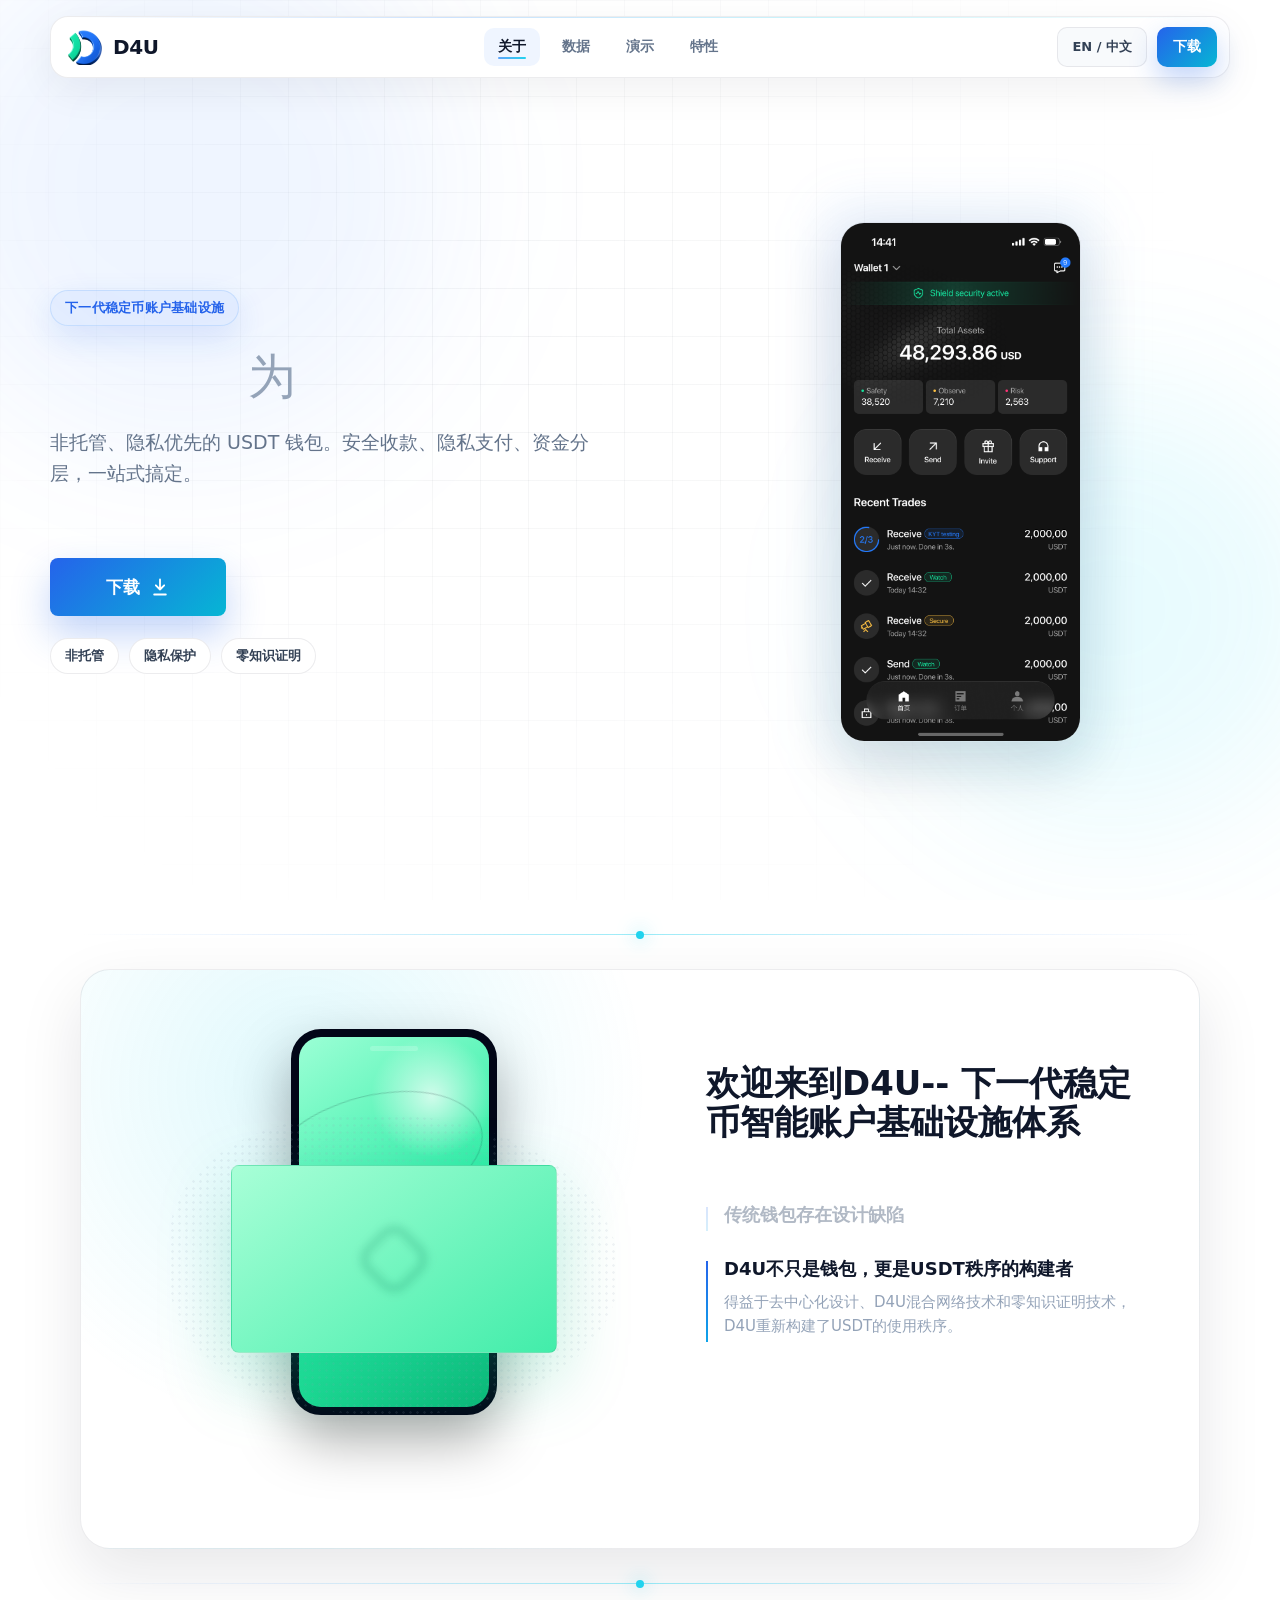
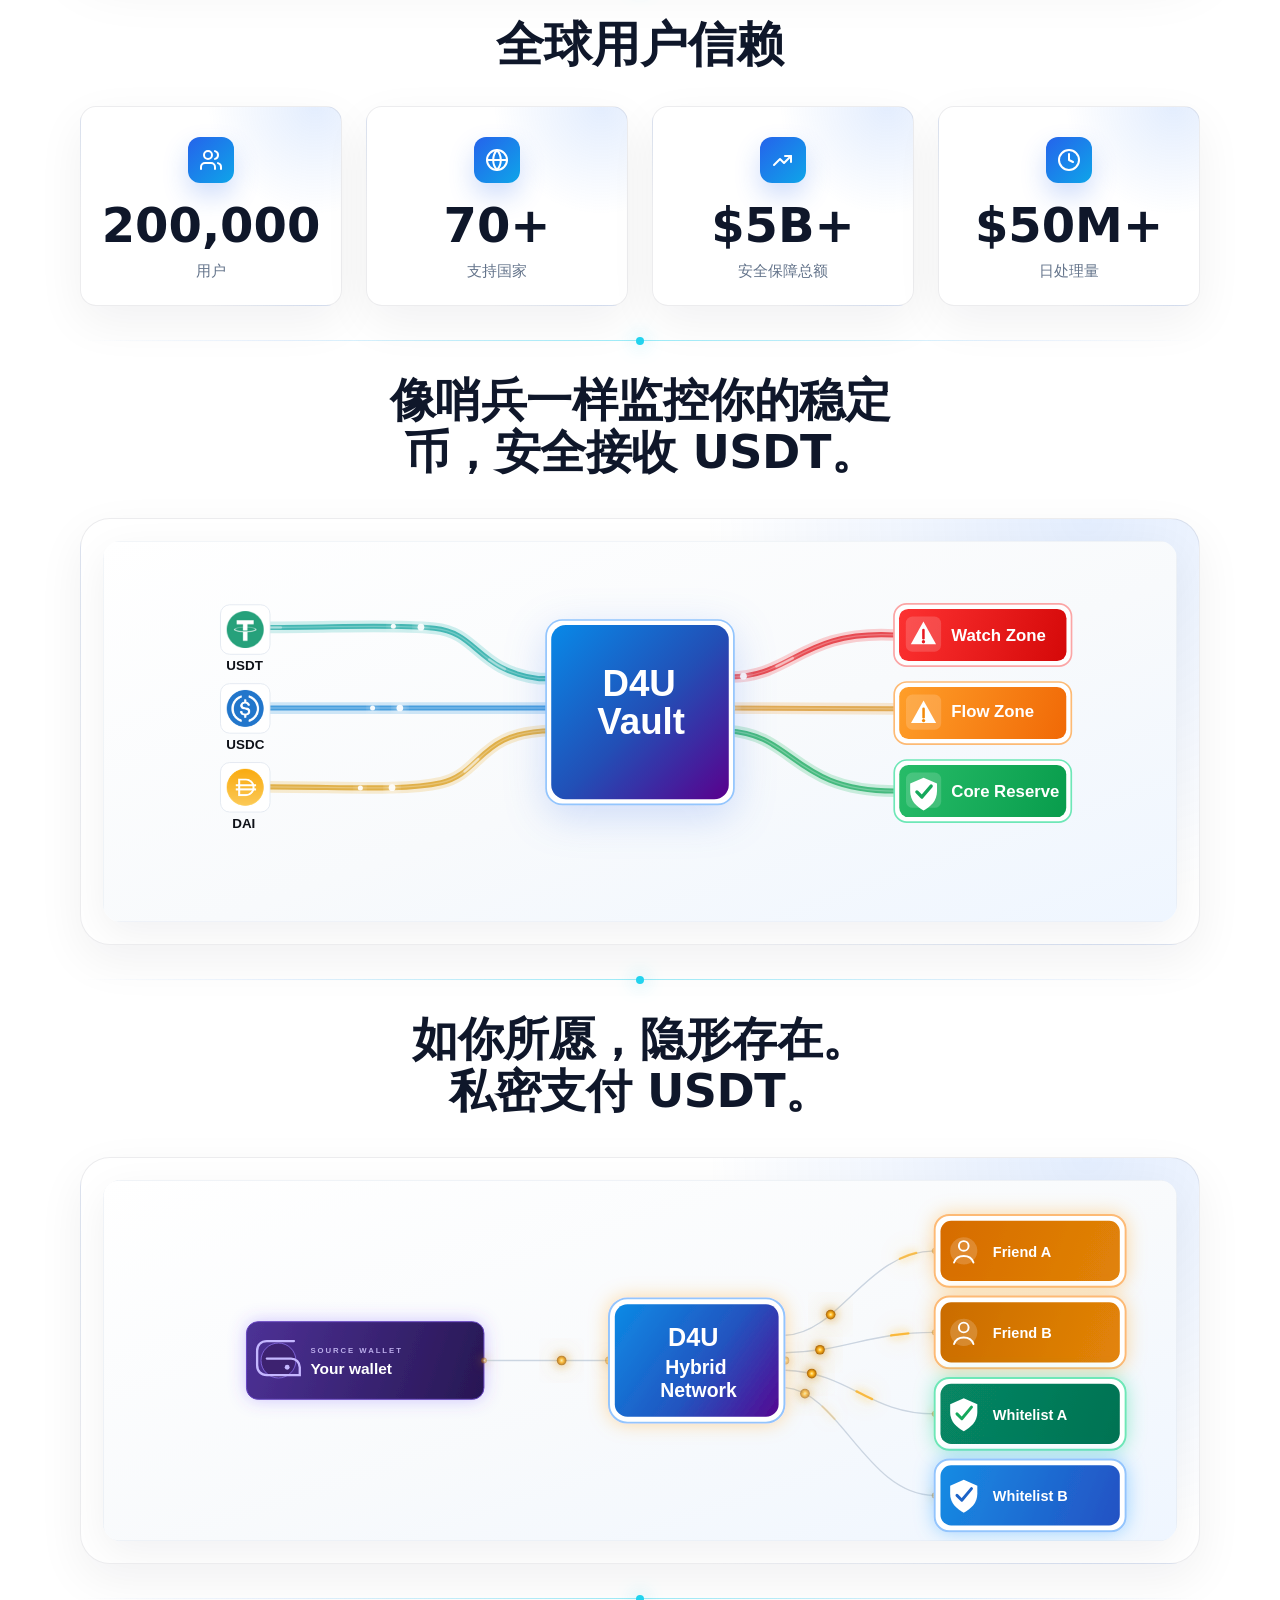
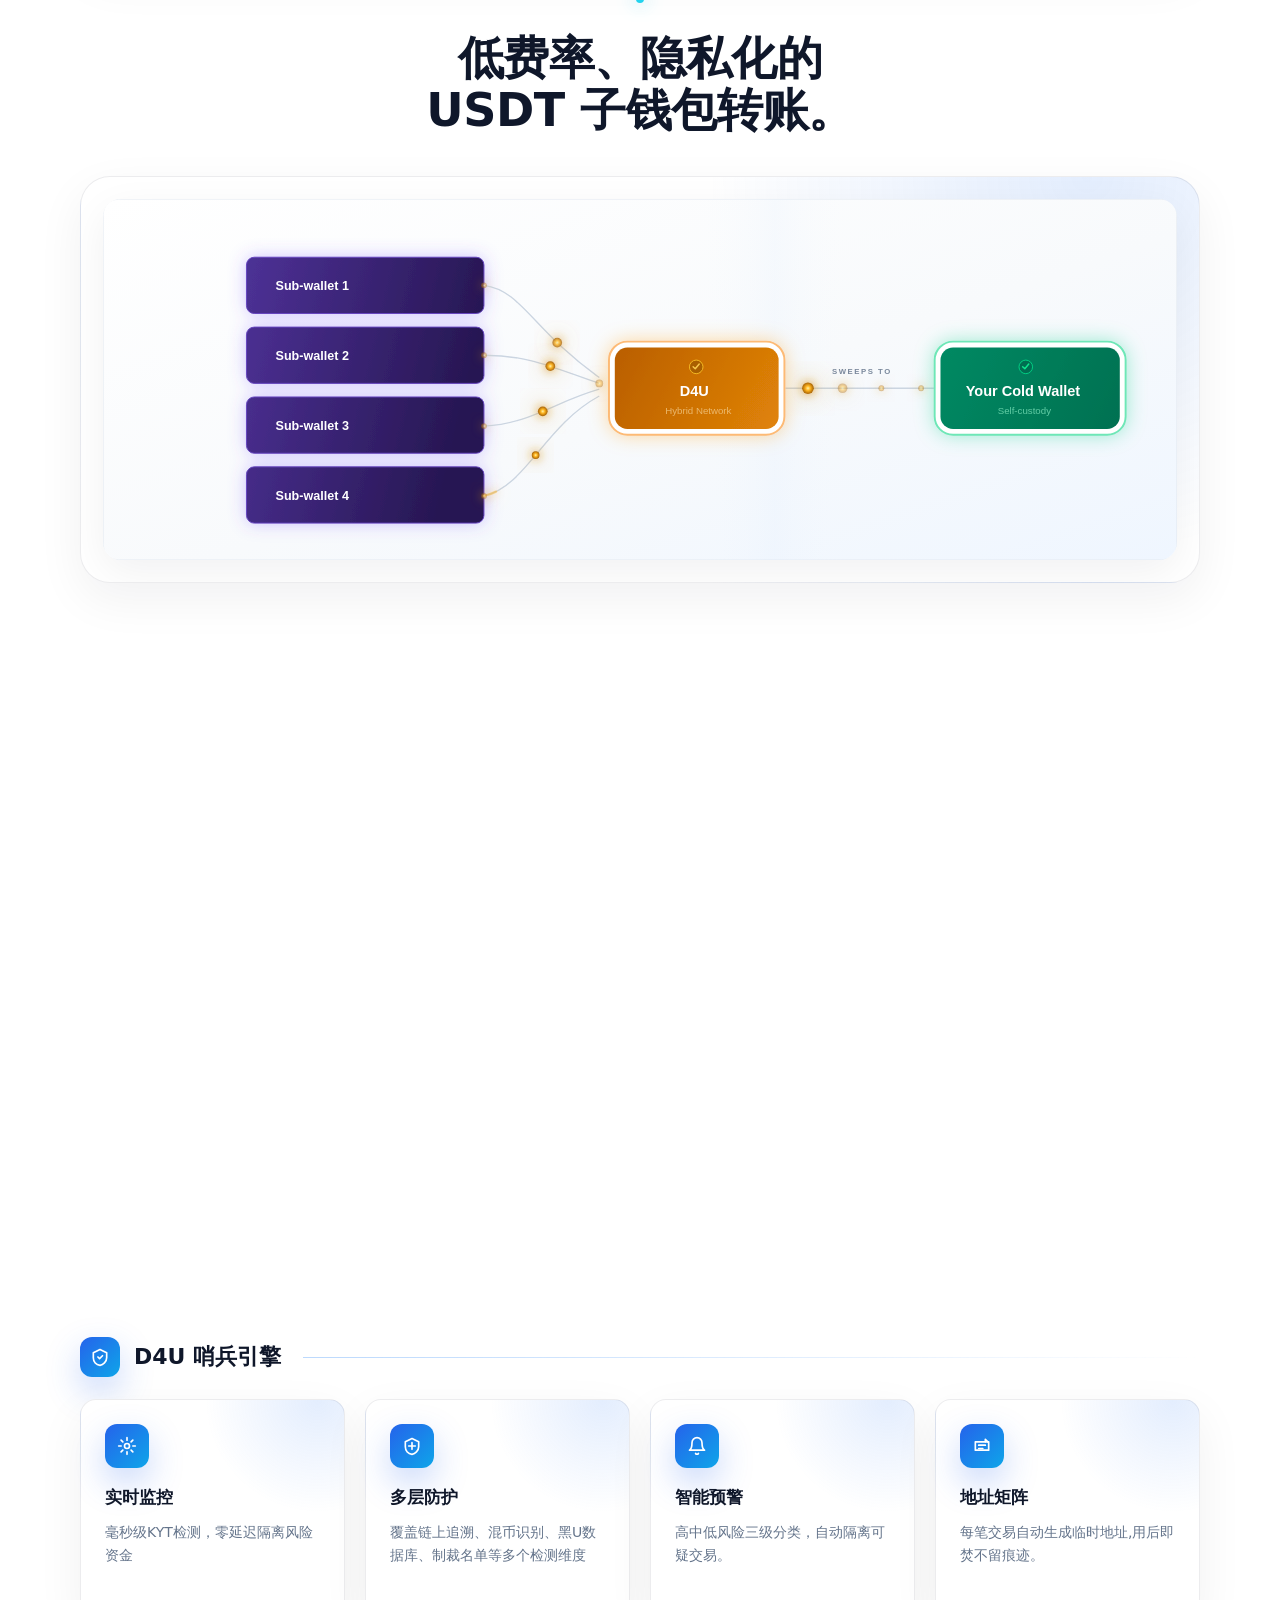
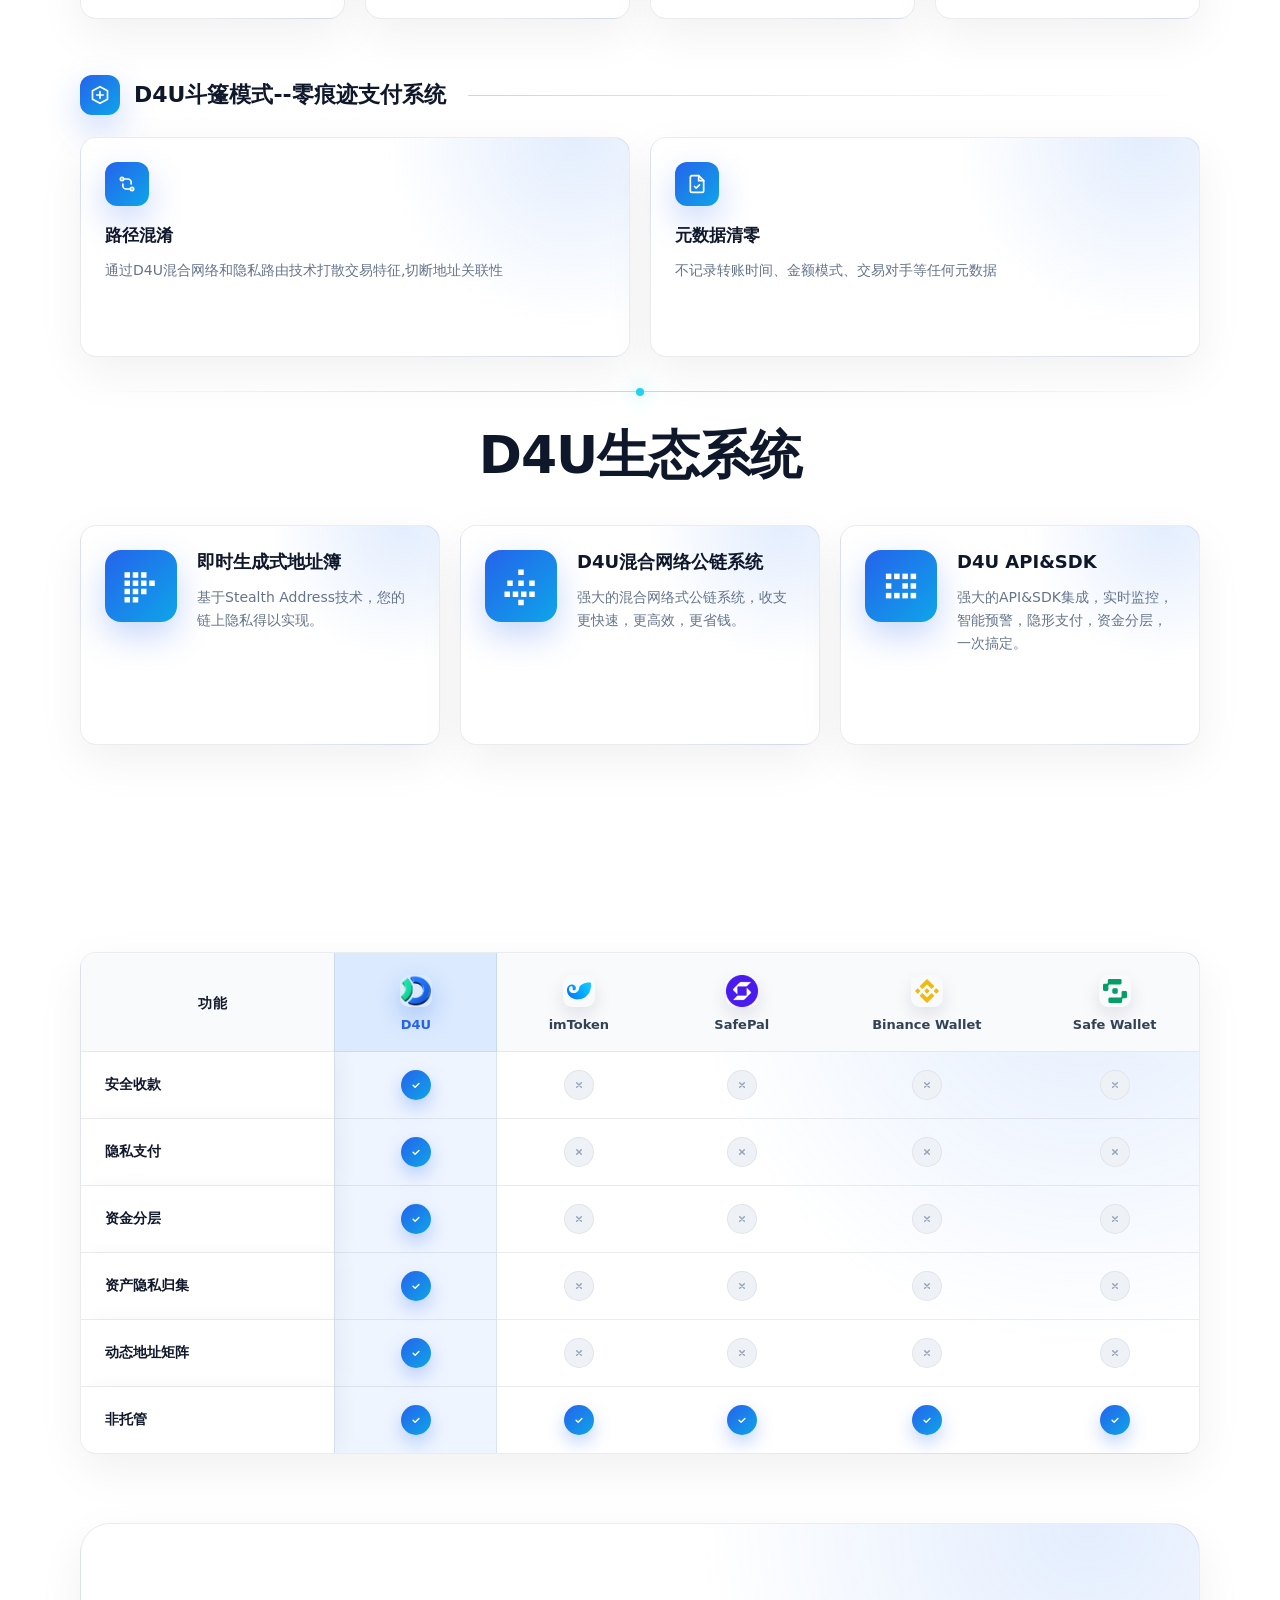
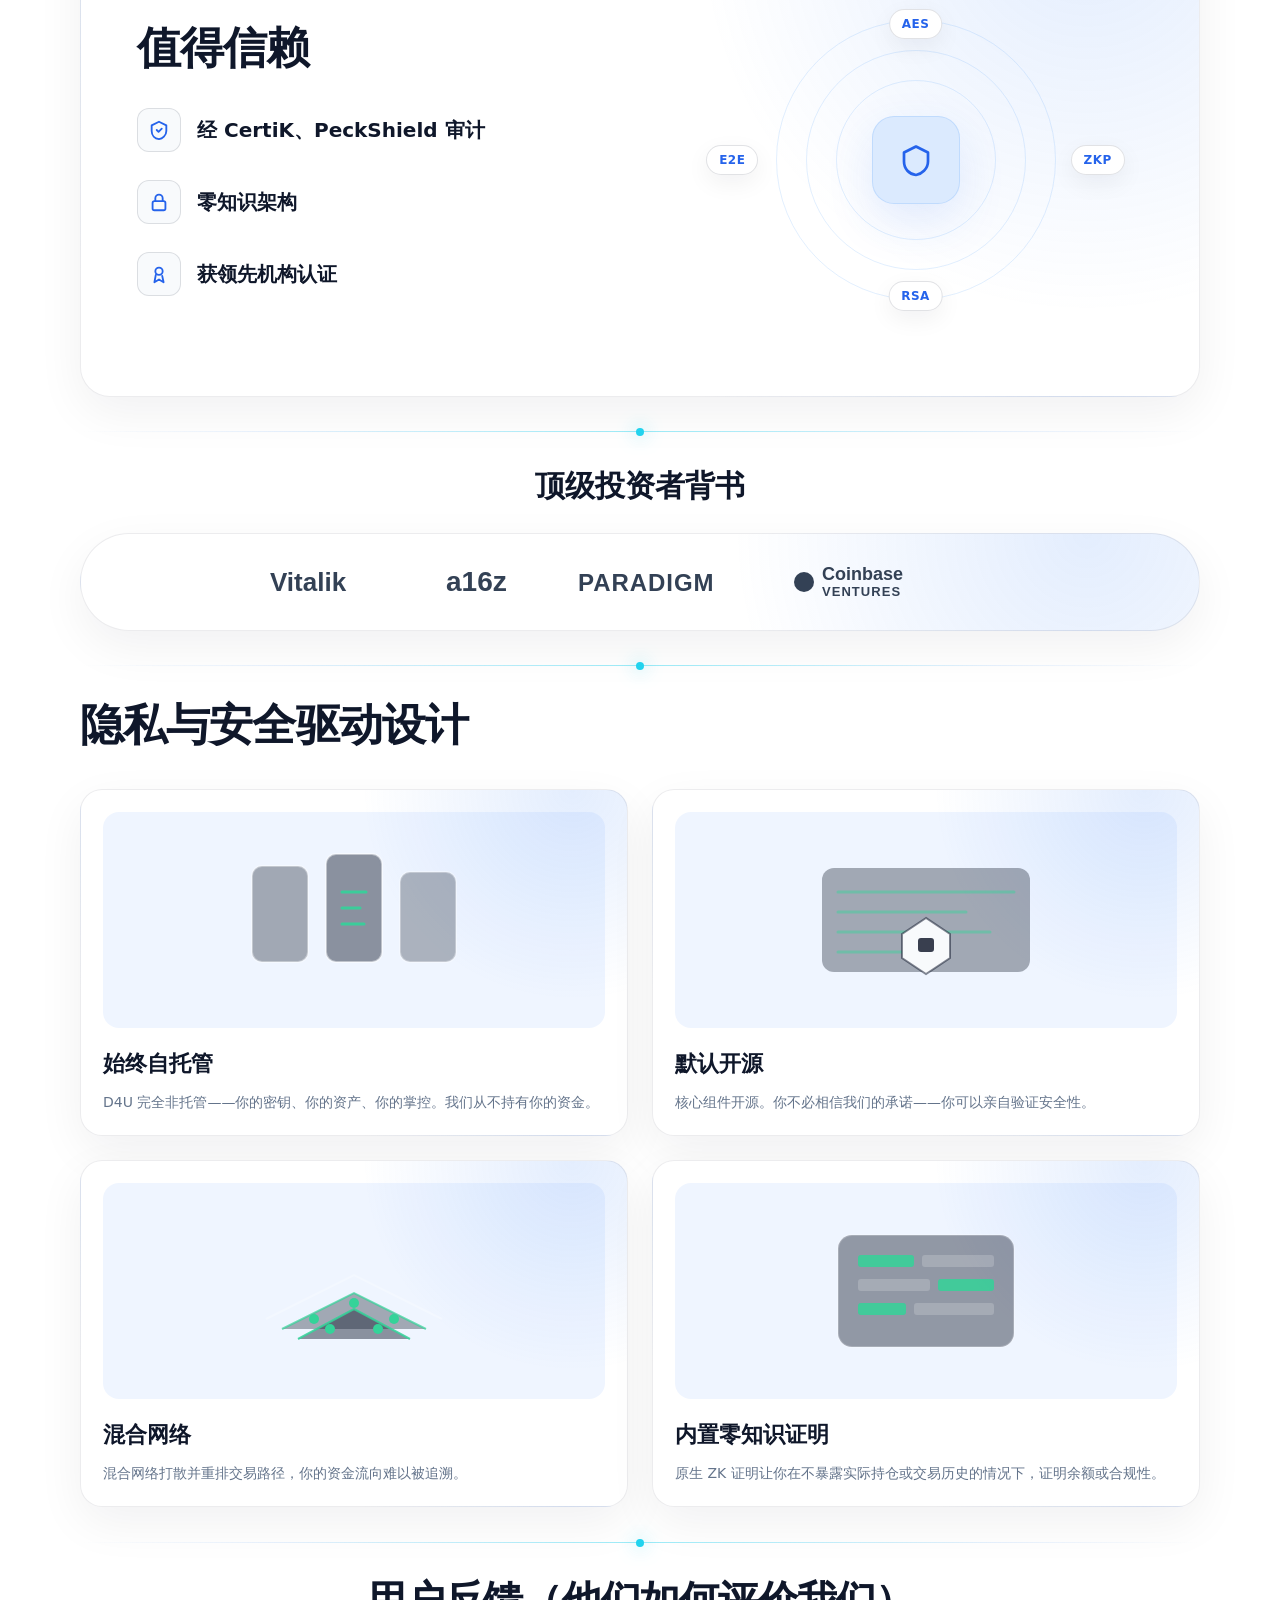
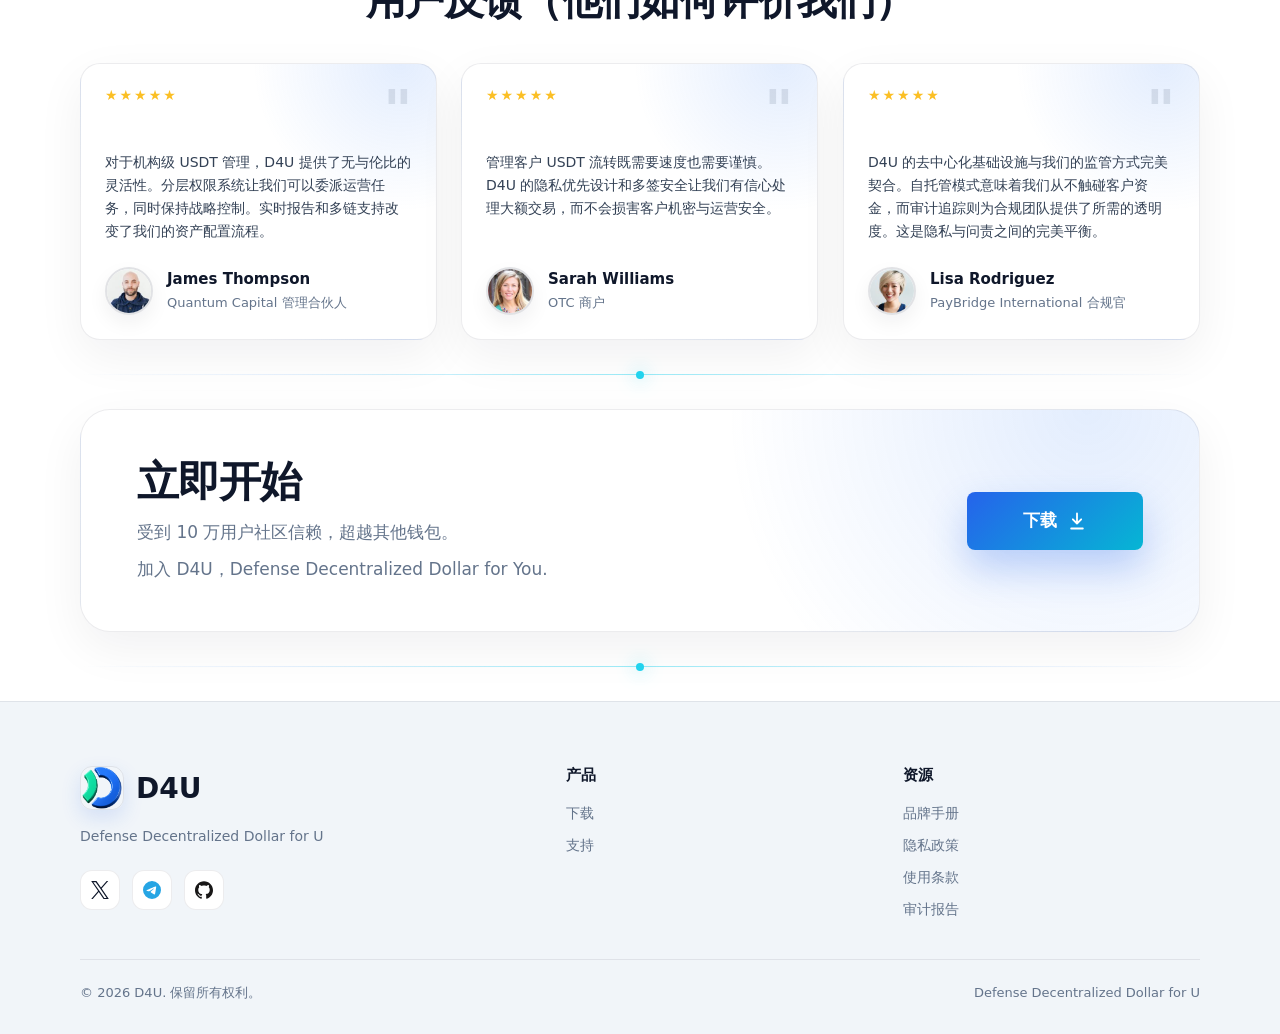
==== commit ace2cef3: "Update" ====
--- a/index.html
+++ b/index.html
@@ -20,9 +20,7 @@
       <div class="header-bar">
         <a class="brand" href="#" data-i18n-aria="brandHome">
           <span class="brand-mark" aria-hidden="true">
-            <svg viewBox="0 0 24 24">
-              <path d="M12 3 4 7v6c0 5 3.4 8.4 8 9 3.6-.6 8-4 8-9V7l-8-4Z" />
-            </svg>
+            <img src="./assets/coin/d4u.png" alt="" width="36" height="36" />
           </span>
           <span class="brand-text">D4U</span>
         </a>
@@ -91,12 +89,10 @@
             >
 
             <h1 id="hero-title">
-              <span class="hero-title-row">
+              <span class="hero-title-rotator" aria-live="polite">
                 <span id="lead-word">Defense</span>
-              </span>
-              <span class="">
-                <span class="divider" data-i18n="heroDivider">For</span>
-                <span class="hero-title-accent" id="target-word">USDT</span>
+                <span class="hero-title-divider" data-i18n="heroDivider">For</span>
+                <span id="target-word">USDT</span>
               </span>
             </h1>
 
@@ -354,7 +350,7 @@
           </article>
         </div>
       </section>
-
+-->
       <section class="features-section" aria-labelledby="features-title">
         <div class="features-copy">
           <h2 id="features-title" data-i18n="featureOneTitle">
@@ -371,24 +367,24 @@
             alt="D4U Sentry animated filtering demo"
           />
         </div>
-      </section> -->
+      </section>
 
       <section
-        class="features-section feature-reverse"
+        class="features-section"
         aria-labelledby="privacy-feature-title"
       >
+        <div class="features-copy">
+          <h2 id="privacy-feature-title" data-i18n="featureTwoTitle">
+            如你所愿，隐形存在。私密支付 USDT。
+          </h2>
+        </div>
+
         <div class="sentry-demo sentry-demo-image">
           <img
             src="./assets/updated_uploaded_svg_wallet_hybrid_network.svg"
             alt="D4U private payment animated demo"
           />
         </div>
-
-        <div class="features-copy">
-          <h2 id="privacy-feature-title" data-i18n="featureTwoTitle">
-            如你所愿，隐形存在。私密支付 USDT。
-          </h2>
-        </div>
       </section>
 
       <section class="features-section" aria-labelledby="sweep-feature-title">
@@ -407,21 +403,21 @@
       </section>
 
       <section
-        class="features-section feature-reverse"
+        class="features-section"
         aria-labelledby="vault-feature-title"
       >
+        <div class="features-copy">
+          <h2 id="vault-feature-title" data-i18n="featureFourTitle">
+            多个金库，多种用途，尽在一处
+          </h2>
+        </div>
+
         <div class="sentry-demo sentry-demo-image">
           <object
             data="./assets/d4u_sentry_svg_animated%202.svg"
             type="image/svg+xml"
             aria-label="D4U multiple vaults animated demo"
           ></object>
-        </div>
-
-        <div class="features-copy">
-          <h2 id="vault-feature-title" data-i18n="featureFourTitle">
-            多个金库，多种用途，尽在一处
-          </h2>
         </div>
       </section>
 
@@ -460,7 +456,7 @@
               </article>
 
               <article class="engine-card">
-                <div class="engine-card-icon tone-purple" aria-hidden="true">
+                <div class="engine-card-icon tone-blue" aria-hidden="true">
                   <svg viewBox="0 0 24 24">
                     <path
                       d="M12 3 4 7v6c0 5 3.4 8.4 8 9 3.6-.6 8-4 8-9V7l-8-4Z"
@@ -475,7 +471,7 @@
               </article>
 
               <article class="engine-card">
-                <div class="engine-card-icon tone-orange" aria-hidden="true">
+                <div class="engine-card-icon tone-blue" aria-hidden="true">
                   <svg viewBox="0 0 24 24">
                     <path d="M18 8A6 6 0 0 0 6 8c0 7-3 9-3 9h18s-3-2-3-9" />
                     <path d="M13.7 21a2 2 0 0 1-3.4 0" />
@@ -488,7 +484,7 @@
               </article>
 
               <article class="engine-card">
-                <div class="engine-card-icon tone-teal" aria-hidden="true">
+                <div class="engine-card-icon tone-blue" aria-hidden="true">
                   <svg viewBox="0 0 24 24">
                     <path d="M4 7h16v10H4z" />
                     <path d="M8 11h8M8 15h5" />
@@ -505,7 +501,7 @@
 
           <div class="engine-group">
             <div class="engine-group-title">
-              <div class="engine-title-icon tone-violet" aria-hidden="true">
+              <div class="engine-title-icon tone-blue" aria-hidden="true">
                 <svg viewBox="0 0 24 24">
                   <path d="M12 2 3 7v10l9 5 9-5V7l-9-5Z" />
                   <path d="M8 12h8M12 8v8" />
@@ -516,7 +512,7 @@
 
             <div class="engine-card-grid two-up">
               <article class="engine-card">
-                <div class="engine-card-icon tone-indigo" aria-hidden="true">
+                <div class="engine-card-icon tone-blue" aria-hidden="true">
                   <svg viewBox="0 0 24 24">
                     <circle cx="6" cy="6" r="2" />
                     <circle cx="18" cy="18" r="2" />
@@ -532,7 +528,7 @@
               </article>
 
               <article class="engine-card">
-                <div class="engine-card-icon tone-pink" aria-hidden="true">
+                <div class="engine-card-icon tone-blue" aria-hidden="true">
                   <svg viewBox="0 0 24 24">
                     <path
                       d="M14 2H6a2 2 0 0 0-2 2v16a2 2 0 0 0 2 2h12a2 2 0 0 0 2-2V8z"
@@ -831,7 +827,7 @@
                     <span class="compare-brand-label">
                       <img
                         class="compare-brand-logo"
-                        src="./assets/wallets/safepal.svg"
+                        src="./assets/wallets/safepal.png"
                         alt=""
                         width="32"
                         height="32"
@@ -869,35 +865,50 @@
                 <tr>
                   <th scope="row" data-i18n="compareRowOne">安全收款</th>
                   <td class="compare-col-d4u">
-                    <span class="compare-mark compare-mark-yes" aria-hidden="true">
+                    <span
+                      class="compare-mark compare-mark-yes"
+                      aria-hidden="true"
+                    >
                       <svg viewBox="0 0 24 24" aria-hidden="true">
                         <path d="M7 12.5 10.5 16 17 9.5" />
                       </svg>
                     </span>
                   </td>
                   <td>
-                    <span class="compare-mark compare-mark-no" aria-hidden="true">
-                      <svg viewBox="0 0 24 24" aria-hidden="true">
-                        <path d="M8 8l8 8M16 8l-8 8" />
-                      </svg>
-                    </span>
-                  </td>
-                  <td>
-                    <span class="compare-mark compare-mark-no" aria-hidden="true">
-                      <svg viewBox="0 0 24 24" aria-hidden="true">
-                        <path d="M8 8l8 8M16 8l-8 8" />
-                      </svg>
-                    </span>
-                  </td>
-                  <td>
-                    <span class="compare-mark compare-mark-no" aria-hidden="true">
-                      <svg viewBox="0 0 24 24" aria-hidden="true">
-                        <path d="M8 8l8 8M16 8l-8 8" />
-                      </svg>
-                    </span>
-                  </td>
-                  <td>
-                    <span class="compare-mark compare-mark-no" aria-hidden="true">
+                    <span
+                      class="compare-mark compare-mark-no"
+                      aria-hidden="true"
+                    >
+                      <svg viewBox="0 0 24 24" aria-hidden="true">
+                        <path d="M8 8l8 8M16 8l-8 8" />
+                      </svg>
+                    </span>
+                  </td>
+                  <td>
+                    <span
+                      class="compare-mark compare-mark-no"
+                      aria-hidden="true"
+                    >
+                      <svg viewBox="0 0 24 24" aria-hidden="true">
+                        <path d="M8 8l8 8M16 8l-8 8" />
+                      </svg>
+                    </span>
+                  </td>
+                  <td>
+                    <span
+                      class="compare-mark compare-mark-no"
+                      aria-hidden="true"
+                    >
+                      <svg viewBox="0 0 24 24" aria-hidden="true">
+                        <path d="M8 8l8 8M16 8l-8 8" />
+                      </svg>
+                    </span>
+                  </td>
+                  <td>
+                    <span
+                      class="compare-mark compare-mark-no"
+                      aria-hidden="true"
+                    >
                       <svg viewBox="0 0 24 24" aria-hidden="true">
                         <path d="M8 8l8 8M16 8l-8 8" />
                       </svg>
@@ -907,35 +918,50 @@
                 <tr>
                   <th scope="row" data-i18n="compareRowTwo">隐私支付</th>
                   <td class="compare-col-d4u">
-                    <span class="compare-mark compare-mark-yes" aria-hidden="true">
+                    <span
+                      class="compare-mark compare-mark-yes"
+                      aria-hidden="true"
+                    >
                       <svg viewBox="0 0 24 24" aria-hidden="true">
                         <path d="M7 12.5 10.5 16 17 9.5" />
                       </svg>
                     </span>
                   </td>
                   <td>
-                    <span class="compare-mark compare-mark-no" aria-hidden="true">
-                      <svg viewBox="0 0 24 24" aria-hidden="true">
-                        <path d="M8 8l8 8M16 8l-8 8" />
-                      </svg>
-                    </span>
-                  </td>
-                  <td>
-                    <span class="compare-mark compare-mark-no" aria-hidden="true">
-                      <svg viewBox="0 0 24 24" aria-hidden="true">
-                        <path d="M8 8l8 8M16 8l-8 8" />
-                      </svg>
-                    </span>
-                  </td>
-                  <td>
-                    <span class="compare-mark compare-mark-no" aria-hidden="true">
-                      <svg viewBox="0 0 24 24" aria-hidden="true">
-                        <path d="M8 8l8 8M16 8l-8 8" />
-                      </svg>
-                    </span>
-                  </td>
-                  <td>
-                    <span class="compare-mark compare-mark-no" aria-hidden="true">
+                    <span
+                      class="compare-mark compare-mark-no"
+                      aria-hidden="true"
+                    >
+                      <svg viewBox="0 0 24 24" aria-hidden="true">
+                        <path d="M8 8l8 8M16 8l-8 8" />
+                      </svg>
+                    </span>
+                  </td>
+                  <td>
+                    <span
+                      class="compare-mark compare-mark-no"
+                      aria-hidden="true"
+                    >
+                      <svg viewBox="0 0 24 24" aria-hidden="true">
+                        <path d="M8 8l8 8M16 8l-8 8" />
+                      </svg>
+                    </span>
+                  </td>
+                  <td>
+                    <span
+                      class="compare-mark compare-mark-no"
+                      aria-hidden="true"
+                    >
+                      <svg viewBox="0 0 24 24" aria-hidden="true">
+                        <path d="M8 8l8 8M16 8l-8 8" />
+                      </svg>
+                    </span>
+                  </td>
+                  <td>
+                    <span
+                      class="compare-mark compare-mark-no"
+                      aria-hidden="true"
+                    >
                       <svg viewBox="0 0 24 24" aria-hidden="true">
                         <path d="M8 8l8 8M16 8l-8 8" />
                       </svg>
@@ -945,35 +971,50 @@
                 <tr>
                   <th scope="row" data-i18n="compareRowThree">资金分层</th>
                   <td class="compare-col-d4u">
-                    <span class="compare-mark compare-mark-yes" aria-hidden="true">
+                    <span
+                      class="compare-mark compare-mark-yes"
+                      aria-hidden="true"
+                    >
                       <svg viewBox="0 0 24 24" aria-hidden="true">
                         <path d="M7 12.5 10.5 16 17 9.5" />
                       </svg>
                     </span>
                   </td>
                   <td>
-                    <span class="compare-mark compare-mark-no" aria-hidden="true">
-                      <svg viewBox="0 0 24 24" aria-hidden="true">
-                        <path d="M8 8l8 8M16 8l-8 8" />
-                      </svg>
-                    </span>
-                  </td>
-                  <td>
-                    <span class="compare-mark compare-mark-no" aria-hidden="true">
-                      <svg viewBox="0 0 24 24" aria-hidden="true">
-                        <path d="M8 8l8 8M16 8l-8 8" />
-                      </svg>
-                    </span>
-                  </td>
-                  <td>
-                    <span class="compare-mark compare-mark-no" aria-hidden="true">
-                      <svg viewBox="0 0 24 24" aria-hidden="true">
-                        <path d="M8 8l8 8M16 8l-8 8" />
-                      </svg>
-                    </span>
-                  </td>
-                  <td>
-                    <span class="compare-mark compare-mark-no" aria-hidden="true">
+                    <span
+                      class="compare-mark compare-mark-no"
+                      aria-hidden="true"
+                    >
+                      <svg viewBox="0 0 24 24" aria-hidden="true">
+                        <path d="M8 8l8 8M16 8l-8 8" />
+                      </svg>
+                    </span>
+                  </td>
+                  <td>
+                    <span
+                      class="compare-mark compare-mark-no"
+                      aria-hidden="true"
+                    >
+                      <svg viewBox="0 0 24 24" aria-hidden="true">
+                        <path d="M8 8l8 8M16 8l-8 8" />
+                      </svg>
+                    </span>
+                  </td>
+                  <td>
+                    <span
+                      class="compare-mark compare-mark-no"
+                      aria-hidden="true"
+                    >
+                      <svg viewBox="0 0 24 24" aria-hidden="true">
+                        <path d="M8 8l8 8M16 8l-8 8" />
+                      </svg>
+                    </span>
+                  </td>
+                  <td>
+                    <span
+                      class="compare-mark compare-mark-no"
+                      aria-hidden="true"
+                    >
                       <svg viewBox="0 0 24 24" aria-hidden="true">
                         <path d="M8 8l8 8M16 8l-8 8" />
                       </svg>
@@ -983,35 +1024,50 @@
                 <tr>
                   <th scope="row" data-i18n="compareRowFour">资产隐私归集</th>
                   <td class="compare-col-d4u">
-                    <span class="compare-mark compare-mark-yes" aria-hidden="true">
+                    <span
+                      class="compare-mark compare-mark-yes"
+                      aria-hidden="true"
+                    >
                       <svg viewBox="0 0 24 24" aria-hidden="true">
                         <path d="M7 12.5 10.5 16 17 9.5" />
                       </svg>
                     </span>
                   </td>
                   <td>
-                    <span class="compare-mark compare-mark-no" aria-hidden="true">
-                      <svg viewBox="0 0 24 24" aria-hidden="true">
-                        <path d="M8 8l8 8M16 8l-8 8" />
-                      </svg>
-                    </span>
-                  </td>
-                  <td>
-                    <span class="compare-mark compare-mark-no" aria-hidden="true">
-                      <svg viewBox="0 0 24 24" aria-hidden="true">
-                        <path d="M8 8l8 8M16 8l-8 8" />
-                      </svg>
-                    </span>
-                  </td>
-                  <td>
-                    <span class="compare-mark compare-mark-no" aria-hidden="true">
-                      <svg viewBox="0 0 24 24" aria-hidden="true">
-                        <path d="M8 8l8 8M16 8l-8 8" />
-                      </svg>
-                    </span>
-                  </td>
-                  <td>
-                    <span class="compare-mark compare-mark-no" aria-hidden="true">
+                    <span
+                      class="compare-mark compare-mark-no"
+                      aria-hidden="true"
+                    >
+                      <svg viewBox="0 0 24 24" aria-hidden="true">
+                        <path d="M8 8l8 8M16 8l-8 8" />
+                      </svg>
+                    </span>
+                  </td>
+                  <td>
+                    <span
+                      class="compare-mark compare-mark-no"
+                      aria-hidden="true"
+                    >
+                      <svg viewBox="0 0 24 24" aria-hidden="true">
+                        <path d="M8 8l8 8M16 8l-8 8" />
+                      </svg>
+                    </span>
+                  </td>
+                  <td>
+                    <span
+                      class="compare-mark compare-mark-no"
+                      aria-hidden="true"
+                    >
+                      <svg viewBox="0 0 24 24" aria-hidden="true">
+                        <path d="M8 8l8 8M16 8l-8 8" />
+                      </svg>
+                    </span>
+                  </td>
+                  <td>
+                    <span
+                      class="compare-mark compare-mark-no"
+                      aria-hidden="true"
+                    >
                       <svg viewBox="0 0 24 24" aria-hidden="true">
                         <path d="M8 8l8 8M16 8l-8 8" />
                       </svg>
@@ -1021,35 +1077,50 @@
                 <tr>
                   <th scope="row" data-i18n="compareRowFive">动态地址矩阵</th>
                   <td class="compare-col-d4u">
-                    <span class="compare-mark compare-mark-yes" aria-hidden="true">
+                    <span
+                      class="compare-mark compare-mark-yes"
+                      aria-hidden="true"
+                    >
                       <svg viewBox="0 0 24 24" aria-hidden="true">
                         <path d="M7 12.5 10.5 16 17 9.5" />
                       </svg>
                     </span>
                   </td>
                   <td>
-                    <span class="compare-mark compare-mark-no" aria-hidden="true">
-                      <svg viewBox="0 0 24 24" aria-hidden="true">
-                        <path d="M8 8l8 8M16 8l-8 8" />
-                      </svg>
-                    </span>
-                  </td>
-                  <td>
-                    <span class="compare-mark compare-mark-no" aria-hidden="true">
-                      <svg viewBox="0 0 24 24" aria-hidden="true">
-                        <path d="M8 8l8 8M16 8l-8 8" />
-                      </svg>
-                    </span>
-                  </td>
-                  <td>
-                    <span class="compare-mark compare-mark-no" aria-hidden="true">
-                      <svg viewBox="0 0 24 24" aria-hidden="true">
-                        <path d="M8 8l8 8M16 8l-8 8" />
-                      </svg>
-                    </span>
-                  </td>
-                  <td>
-                    <span class="compare-mark compare-mark-no" aria-hidden="true">
+                    <span
+                      class="compare-mark compare-mark-no"
+                      aria-hidden="true"
+                    >
+                      <svg viewBox="0 0 24 24" aria-hidden="true">
+                        <path d="M8 8l8 8M16 8l-8 8" />
+                      </svg>
+                    </span>
+                  </td>
+                  <td>
+                    <span
+                      class="compare-mark compare-mark-no"
+                      aria-hidden="true"
+                    >
+                      <svg viewBox="0 0 24 24" aria-hidden="true">
+                        <path d="M8 8l8 8M16 8l-8 8" />
+                      </svg>
+                    </span>
+                  </td>
+                  <td>
+                    <span
+                      class="compare-mark compare-mark-no"
+                      aria-hidden="true"
+                    >
+                      <svg viewBox="0 0 24 24" aria-hidden="true">
+                        <path d="M8 8l8 8M16 8l-8 8" />
+                      </svg>
+                    </span>
+                  </td>
+                  <td>
+                    <span
+                      class="compare-mark compare-mark-no"
+                      aria-hidden="true"
+                    >
                       <svg viewBox="0 0 24 24" aria-hidden="true">
                         <path d="M8 8l8 8M16 8l-8 8" />
                       </svg>
@@ -1059,35 +1130,50 @@
                 <tr>
                   <th scope="row" data-i18n="compareRowSix">非托管</th>
                   <td class="compare-col-d4u">
-                    <span class="compare-mark compare-mark-yes" aria-hidden="true">
+                    <span
+                      class="compare-mark compare-mark-yes"
+                      aria-hidden="true"
+                    >
                       <svg viewBox="0 0 24 24" aria-hidden="true">
                         <path d="M7 12.5 10.5 16 17 9.5" />
                       </svg>
                     </span>
                   </td>
                   <td>
-                    <span class="compare-mark compare-mark-yes" aria-hidden="true">
+                    <span
+                      class="compare-mark compare-mark-yes"
+                      aria-hidden="true"
+                    >
                       <svg viewBox="0 0 24 24" aria-hidden="true">
                         <path d="M7 12.5 10.5 16 17 9.5" />
                       </svg>
                     </span>
                   </td>
                   <td>
-                    <span class="compare-mark compare-mark-yes" aria-hidden="true">
+                    <span
+                      class="compare-mark compare-mark-yes"
+                      aria-hidden="true"
+                    >
                       <svg viewBox="0 0 24 24" aria-hidden="true">
                         <path d="M7 12.5 10.5 16 17 9.5" />
                       </svg>
                     </span>
                   </td>
                   <td>
-                    <span class="compare-mark compare-mark-yes" aria-hidden="true">
+                    <span
+                      class="compare-mark compare-mark-yes"
+                      aria-hidden="true"
+                    >
                       <svg viewBox="0 0 24 24" aria-hidden="true">
                         <path d="M7 12.5 10.5 16 17 9.5" />
                       </svg>
                     </span>
                   </td>
                   <td>
-                    <span class="compare-mark compare-mark-yes" aria-hidden="true">
+                    <span
+                      class="compare-mark compare-mark-yes"
+                      aria-hidden="true"
+                    >
                       <svg viewBox="0 0 24 24" aria-hidden="true">
                         <path d="M7 12.5 10.5 16 17 9.5" />
                       </svg>
@@ -1569,25 +1655,30 @@
     <footer class="site-footer">
       <div class="footer-inner">
         <div class="footer-brand">
-          <a class="footer-logo" href="#" aria-label="D4U Home">D4U</a>
+          <a class="footer-logo" href="#" aria-label="D4U Home">
+            <img src="./assets/coin/d4u.png" alt="" width="44" height="44" />
+            <span>D4U</span>
+          </a>
           <p data-i18n="footerTagline">Defense Decentralized Dollar for U</p>
           <div class="footer-social">
             <a href="#" aria-label="X">
-              <svg viewBox="0 0 24 24" aria-hidden="true">
-                <path d="M4 4l16 16M20 4 4 20" />
-              </svg>
+              <img src="./assets/social/x.svg" alt="" width="18" height="18" />
             </a>
             <a href="#" aria-label="Telegram">
-              <svg viewBox="0 0 24 24" aria-hidden="true">
-                <path d="M21 5 3 11l7 2 2 7 9-15-9 9v-7l7-2Z" />
-              </svg>
+              <img
+                src="./assets/social/telegram.svg"
+                alt=""
+                width="18"
+                height="18"
+              />
             </a>
             <a href="#" aria-label="GitHub">
-              <svg viewBox="0 0 24 24" aria-hidden="true">
-                <path
-                  d="M9 19c-4 1.5-4-2.5-6-3m12 5v-3.87a3.37 3.37 0 0 0-.94-2.61c3.14-.35 6.44-1.54 6.44-7A5.44 5.44 0 0 0 18 3.77 5.07 5.07 0 0 0 17.91 1S16.73.65 14 2.48a13.38 13.38 0 0 0-7 0C4.27.65 3.09 1 3.09 1A5.07 5.07 0 0 0 3 3.77 5.44 5.44 0 0 0 1 8.72c0 5.42 3.3 6.61 6.44 7A3.37 3.37 0 0 0 7 19.13V23"
-                />
-              </svg>
+              <img
+                src="./assets/social/github.svg"
+                alt=""
+                width="18"
+                height="18"
+              />
             </a>
           </div>
         </div>
--- a/styles.css
+++ b/styles.css
@@ -11,6 +11,40 @@
   --cyan-light: #06b6d4;
   --green: #16a34a;
   --green-light: #22c55e;
+  --accent-start: #2563eb;
+  --accent-end: #0ea5e9;
+  --accent-gradient: linear-gradient(
+    135deg,
+    var(--accent-start) 0%,
+    var(--accent-end) 100%
+  );
+  --accent-gradient-text: linear-gradient(135deg, #2563eb 0%, #38bdf8 100%);
+  --accent-soft: rgba(59, 130, 246, 0.08);
+  --accent-soft-strong: rgba(59, 130, 246, 0.14);
+  --accent-border: rgba(96, 165, 250, 0.22);
+  --accent-border-strong: rgba(96, 165, 250, 0.32);
+  --section-band: linear-gradient(180deg, var(--bg-soft) 0%, var(--bg) 100%);
+  --section-surface: var(--bg);
+  --section-gap: 68px;
+  --section-title-gap: 40px;
+  --card-shadow: 0 16px 48px var(--shadow);
+  --card-shadow-hover: 0 24px 64px rgba(37, 99, 235, 0.12);
+  --card-highlight: radial-gradient(
+    circle at 90% 0%,
+    var(--accent-soft-strong),
+    transparent 35%
+  );
+  --card-highlight-hover:
+    radial-gradient(
+      circle at 20% 0%,
+      rgba(96, 165, 250, 0.12),
+      transparent 42%
+    ),
+    radial-gradient(
+      circle at 90% 100%,
+      rgba(59, 130, 246, 0.08),
+      transparent 38%
+    );
   --line: rgba(15, 23, 42, 0.08);
   --line-strong: rgba(15, 23, 42, 0.12);
   --soft: rgba(59, 130, 246, 0.08);
@@ -47,19 +81,7 @@
 body {
   margin: 0;
   color: var(--ink);
-  background:
-    radial-gradient(circle at 12% 8%, rgba(59, 130, 246, 0.1), transparent 32%),
-    radial-gradient(
-      circle at 88% 14%,
-      rgba(34, 211, 238, 0.08),
-      transparent 30%
-    ),
-    radial-gradient(
-      circle at 50% 70%,
-      rgba(124, 58, 237, 0.06),
-      transparent 36%
-    ),
-    linear-gradient(180deg, #ffffff 0%, #f8fafc 48%, #f1f5f9 100%);
+  background: #ffffff;
 }
 
 a {
@@ -140,27 +162,15 @@
   display: grid;
   width: 36px;
   height: 36px;
+  overflow: hidden;
   place-items: center;
-  border: 1px solid rgba(96, 165, 250, 0.28);
-  border-radius: 11px;
-  color: var(--blue-deep);
-  background: linear-gradient(
-    135deg,
-    rgba(219, 234, 254, 0.95),
-    rgba(224, 242, 254, 0.85)
-  );
-  box-shadow: 0 10px 24px rgba(37, 99, 235, 0.22);
-  transition: transform 0.4s var(--motion-ease);
-}
-
-.brand-mark svg {
-  width: 18px;
-  height: 18px;
-  fill: none;
-  stroke: currentColor;
-  stroke-linecap: round;
-  stroke-linejoin: round;
-  stroke-width: 2;
+}
+
+.brand-mark img {
+  display: block;
+  width: 100%;
+  height: 100%;
+  object-fit: cover;
 }
 
 .brand-text {
@@ -363,7 +373,7 @@
   min-height: 100vh;
   align-items: center;
   width: 100%;
-  padding: 112px 0 88px;
+  padding: 112px 0 48px;
   isolation: isolate;
 }
 
@@ -435,48 +445,65 @@
 }
 
 .hero h1 {
-  display: grid;
-  gap: 6px;
   margin: 0;
-  font-size: clamp(42px, 6.5vw, 66px);
-  font-weight: 900;
-  line-height: 1.02;
-  letter-spacing: -0.03em;
-}
-
-.hero-title-row {
-  display: flex;
-  flex-wrap: wrap;
+  font-size: clamp(24px, 4.8vw, 48px);
+  font-weight: 700;
+  line-height: 1.18;
+  letter-spacing: -0.022em;
+  color: var(--ink-secondary);
+  white-space: nowrap;
+}
+
+.hero-title-rotator {
+  display: inline-flex;
+  flex-wrap: nowrap;
   align-items: baseline;
-  gap: 0.2em;
+  gap: 0.22em;
+  white-space: nowrap;
+}
+
+.hero-title-divider {
+  color: var(--muted-light);
+  font-weight: 500;
+}
+
+#lead-word {
   color: var(--ink);
-}
-
-.hero-title-accent {
-  display: block;
-  background: linear-gradient(135deg, #60a5fa 0%, #22d3ee 55%, #34d399 100%);
-  -webkit-background-clip: text;
-  background-clip: text;
-  color: transparent;
-}
-
-.divider {
-  color: var(--muted);
-  font-size: 0.72em;
-  font-weight: 800;
+  font-weight: 700;
+}
+
+#target-word {
+  position: relative;
+  z-index: 0;
+  color: var(--blue-deep);
+  font-weight: 700;
+}
+
+#target-word::after {
+  content: "";
+  position: absolute;
+  left: -0.06em;
+  right: -0.06em;
+  bottom: 0.04em;
+  z-index: -1;
+  height: 0.34em;
+  border-radius: 3px;
+  background: rgba(59, 130, 246, 0.16);
 }
 
 #lead-word,
 #target-word {
   display: inline-block;
   transition:
-    opacity 240ms ease,
-    transform 240ms ease;
+    opacity 280ms ease,
+    transform 280ms ease,
+    filter 280ms ease;
 }
 
 .word-exit {
   opacity: 0;
-  transform: translateY(12px);
+  transform: translateY(6px);
+  filter: blur(3px);
 }
 
 .hero-subtitle {
@@ -667,14 +694,8 @@
   padding: 28px;
   border: 1px solid var(--line-strong);
   border-radius: 28px;
-  background:
-    radial-gradient(
-      circle at 80% 0%,
-      rgba(34, 211, 238, 0.08),
-      transparent 36%
-    ),
-    linear-gradient(180deg, #ffffff, #f8fafc);
-  box-shadow: 0 24px 64px var(--shadow-md);
+  background: var(--card-highlight), var(--panel);
+  box-shadow: var(--card-shadow);
   backdrop-filter: blur(22px);
 }
 
@@ -693,7 +714,7 @@
 }
 
 .wallet-card-head strong {
-  color: #34d399;
+  color: var(--blue-deep);
   font-size: 13px;
 }
 
@@ -708,7 +729,7 @@
 
 .wallet-change {
   margin-top: 10px;
-  color: #34d399;
+  color: var(--blue-deep);
 }
 
 .wallet-actions {
@@ -751,14 +772,18 @@
   right: -18px;
   bottom: -55px;
   padding: 13px 18px;
-  border: 1px solid rgba(52, 211, 153, 0.28);
+  border: 1px solid var(--accent-border);
   border-radius: 16px;
-  color: #047857;
+  color: var(--blue-deep);
   font-size: 14px;
   font-weight: 800;
-  background: #ecfdf5;
-  box-shadow: 0 12px 32px rgba(16, 185, 129, 0.12);
+  background: var(--blue-soft);
+  box-shadow: 0 12px 32px rgba(37, 99, 235, 0.12);
   backdrop-filter: blur(16px);
+}
+
+.site-shell > section:not(.hero) {
+  margin-bottom: 0;
 }
 
 .intro-section {
@@ -768,7 +793,7 @@
   grid-template-columns: minmax(460px, 1.08fr) minmax(390px, 0.92fr);
   gap: 56px;
   align-items: center;
-  margin: 0 auto 96px;
+  margin: 0 auto;
   padding: 56px;
   border: 1px solid var(--line);
   border-radius: 30px;
@@ -940,7 +965,7 @@
   left: 0;
   width: 2px;
   content: "";
-  background: linear-gradient(180deg, var(--green), var(--blue));
+  background: var(--accent-gradient);
   opacity: 0.35;
   transition: opacity 260ms ease;
 }
@@ -1014,7 +1039,7 @@
 
 .stats-section {
   width: min(1120px, calc(100% - 48px));
-  margin: 0 auto 104px;
+  margin: 0 auto;
   text-align: center;
 }
 
@@ -1037,8 +1062,8 @@
   padding: 30px 20px 24px;
   border: 1px solid var(--line);
   border-radius: 16px;
-  background: var(--panel);
-  box-shadow: 0 16px 48px var(--shadow);
+  background: var(--card-highlight), var(--panel);
+  box-shadow: var(--card-shadow);
   backdrop-filter: blur(18px);
 }
 
@@ -1050,7 +1075,7 @@
   margin: 0 auto 18px;
   border-radius: 12px;
   color: #fff;
-  box-shadow: 0 12px 26px rgba(7, 17, 31, 0.14);
+  box-shadow: 0 12px 26px rgba(37, 99, 235, 0.22);
 }
 
 .stat-icon svg {
@@ -1063,20 +1088,12 @@
   stroke-width: 2;
 }
 
-.icon-users {
-  background: linear-gradient(135deg, #1877ff, #00b8d9);
-}
-
-.icon-globe {
-  background: linear-gradient(135deg, #16c784, #00a86b);
-}
-
-.icon-secured {
-  background: linear-gradient(135deg, #7a5cff, #b829ff);
-}
-
+.icon-users,
+.icon-globe,
+.icon-secured,
 .icon-processed {
-  background: linear-gradient(135deg, #ff8a00, #ff5a00);
+  background: var(--accent-gradient);
+  box-shadow: 0 12px 26px rgba(37, 99, 235, 0.22);
 }
 
 .stat-card strong {
@@ -1100,7 +1117,7 @@
 
 .demo-section {
   width: min(1120px, calc(100% - 48px));
-  margin: 0 auto 112px;
+  margin: 0 auto;
   text-align: center;
 }
 
@@ -1125,14 +1142,8 @@
   padding: 34px;
   border: 1px solid var(--line);
   border-radius: 18px;
-  background:
-    radial-gradient(
-      circle at 50% 0%,
-      rgba(59, 130, 246, 0.18),
-      transparent 38%
-    ),
-    var(--panel);
-  box-shadow: 0 20px 56px var(--shadow-md);
+  background: var(--card-highlight), var(--panel);
+  box-shadow: var(--card-shadow);
   backdrop-filter: blur(18px);
 }
 
@@ -1300,68 +1311,48 @@
 .features-section {
   display: grid;
   width: min(1120px, calc(100% - 48px));
-  grid-template-columns: minmax(300px, 0.72fr) minmax(0, 1.28fr);
-  gap: 48px;
+  grid-template-columns: 1fr;
+  gap: clamp(24px, 4vw, 40px);
   align-items: center;
-  margin: 0 auto 120px;
-}
-
-.feature-reverse {
-  grid-template-columns: minmax(0, 1.28fr) minmax(300px, 0.72fr);
-}
-
-.feature-reverse .features-copy {
-  justify-self: end;
+  justify-items: stretch;
+  margin: 0 auto;
 }
 
 .features-copy {
-  max-width: 430px;
-  text-align: left;
-  justify-self: start;
+  width: 100%;
+  max-width: 820px;
+  margin: 0 auto;
+  text-align: center;
 }
 
 .features-copy p {
   margin: 0 0 12px;
-  color: #60a5fa;
+  color: var(--blue-deep);
   font-weight: 800;
 }
 
 .features-copy h2 {
-  margin: 0;
+  margin: 0 auto;
+  max-width: 24ch;
   color: var(--ink);
-  font-size: clamp(30px, 3.6vw, 48px);
-  line-height: 1.08;
-  letter-spacing: 0;
-}
-
-.sentry-demo {
-  position: relative;
-  min-height: 390px;
-  border: 1px solid rgba(7, 17, 31, 0.08);
-  border-radius: 22px;
-  background:
-    radial-gradient(circle at 50% 50%, rgba(8, 120, 217, 0.1), transparent 35%),
-    rgba(255, 255, 255, 0.82);
-  box-shadow: 0 26px 80px rgba(7, 17, 31, 0.08);
-  overflow: hidden;
+  font-size: clamp(28px, 3.6vw, 48px);
+  line-height: 1.12;
+  letter-spacing: -0.01em;
+  text-align: center;
+  text-wrap: balance;
 }
 
 .sentry-demo-image {
   display: grid;
+  width: 100%;
   min-height: 0;
   place-items: center;
-  padding: 22px;
+  padding: clamp(14px, 2.5vw, 22px);
   overflow: hidden;
   border: 1px solid var(--line);
   border-radius: 30px;
-  background:
-    radial-gradient(
-      circle at 50% 20%,
-      rgba(59, 130, 246, 0.16),
-      transparent 34%
-    ),
-    var(--panel);
-  box-shadow: 0 24px 64px var(--shadow-md);
+  background: var(--card-highlight), var(--panel);
+  box-shadow: var(--card-shadow);
   backdrop-filter: blur(22px);
 }
 
@@ -1377,9 +1368,9 @@
 .engine-section {
   position: relative;
   width: 100%;
-  margin: 0 0 120px;
-  padding: 88px 0 96px;
-  background: linear-gradient(180deg, var(--bg-soft) 0%, var(--bg) 100%);
+  margin: 0;
+  padding: 0;
+  background: #ffffff;
 }
 
 .engine-inner {
@@ -1389,7 +1380,7 @@
 
 .engine-section h2 {
   max-width: 860px;
-  margin: 0 auto 64px;
+  margin: 0 auto var(--section-title-gap);
   color: var(--ink);
   font-size: clamp(32px, 4.6vw, 52px);
   font-weight: 900;
@@ -1467,14 +1458,8 @@
   padding: 24px;
   border: 1px solid var(--line);
   border-radius: 16px;
-  background:
-    radial-gradient(
-      circle at 90% 0%,
-      rgba(59, 130, 246, 0.14),
-      transparent 35%
-    ),
-    var(--panel);
-  box-shadow: 0 16px 48px var(--shadow);
+  background: var(--card-highlight), var(--panel);
+  box-shadow: var(--card-shadow);
   backdrop-filter: blur(18px);
   transition:
     transform 0.5s var(--motion-ease),
@@ -1484,20 +1469,9 @@
 }
 
 .engine-card:hover {
-  border-color: rgba(96, 165, 250, 0.32);
-  background:
-    radial-gradient(
-      circle at 20% 0%,
-      rgba(96, 165, 250, 0.12),
-      transparent 42%
-    ),
-    radial-gradient(
-      circle at 90% 100%,
-      rgba(124, 58, 237, 0.08),
-      transparent 38%
-    ),
-    var(--panel-strong);
-  box-shadow: 0 24px 64px rgba(37, 99, 235, 0.12);
+  border-color: var(--accent-border-strong);
+  background: var(--card-highlight-hover), var(--panel-strong);
+  box-shadow: var(--card-shadow-hover);
   transform: translateY(-4px);
 }
 
@@ -1508,32 +1482,14 @@
   border-radius: 12px;
 }
 
-.tone-blue {
-  background: linear-gradient(135deg, #2563eb, #0ea5e9);
-}
-
-.tone-purple {
-  background: linear-gradient(135deg, #7c3aed, #a855f7);
-}
-
-.tone-orange {
-  background: linear-gradient(135deg, #f97316, #fb923c);
-}
-
-.tone-teal {
-  background: linear-gradient(135deg, #14b8a6, #22d3ee);
-}
-
-.tone-violet {
-  background: linear-gradient(135deg, #6366f1, #8b5cf6);
-}
-
-.tone-indigo {
-  background: linear-gradient(135deg, #4f46e5, #6366f1);
-}
-
+.tone-blue,
+.tone-purple,
+.tone-orange,
+.tone-teal,
+.tone-violet,
+.tone-indigo,
 .tone-pink {
-  background: linear-gradient(135deg, #ec4899, #f472b6);
+  background: var(--accent-gradient);
 }
 
 .engine-card h4 {
@@ -1552,16 +1508,21 @@
 }
 
 .ecosystem-section {
+  position: relative;
+  width: 100%;
+  margin: 0;
+  padding: 0;
+  background: #ffffff;
+}
+
+.ecosystem-inner {
   width: min(1120px, calc(100% - 48px));
-  margin: 0 auto 120px;
-}
-
-.ecosystem-inner {
-  width: 100%;
+  margin: 0 auto;
 }
 
 .ecosystem-section h2 {
-  margin: 0 0 48px;
+  max-width: 860px;
+  margin: 0 auto var(--section-title-gap);
   color: var(--ink);
   font-size: clamp(32px, 4.6vw, 52px);
   font-weight: 900;
@@ -1573,7 +1534,7 @@
 .ecosystem-grid {
   display: grid;
   grid-template-columns: repeat(3, minmax(0, 1fr));
-  gap: 40px 32px;
+  gap: 20px;
 }
 
 .ecosystem-item {
@@ -1581,13 +1542,37 @@
   grid-template-columns: 72px minmax(0, 1fr);
   gap: 20px;
   align-items: start;
+  min-height: 220px;
+  padding: 24px;
+  border: 1px solid var(--line);
+  border-radius: 16px;
+  background: var(--card-highlight), var(--panel);
+  box-shadow: var(--card-shadow);
+  backdrop-filter: blur(18px);
+  transition:
+    transform 0.5s var(--motion-ease),
+    box-shadow 0.5s var(--motion-ease),
+    background 0.5s var(--motion-ease),
+    border-color 0.5s var(--motion-ease);
+}
+
+.ecosystem-item:hover {
+  border-color: var(--accent-border-strong);
+  background: var(--card-highlight-hover), var(--panel-strong);
+  box-shadow: var(--card-shadow-hover);
+  transform: translateY(-4px);
 }
 
 .ecosystem-icon {
+  display: grid;
   width: 72px;
   height: 72px;
-  color: #34d399;
-  filter: drop-shadow(0 0 12px rgba(52, 211, 153, 0.45));
+  place-items: center;
+  padding: 14px;
+  border-radius: 16px;
+  color: #fff;
+  background: var(--accent-gradient);
+  box-shadow: 0 14px 34px rgba(37, 99, 235, 0.26);
 }
 
 .ecosystem-icon svg {
@@ -1612,22 +1597,30 @@
 }
 
 .compare-section {
+  position: relative;
+  width: 100%;
+  margin: 0;
+  padding: 0;
+  background: #ffffff;
+}
+
+.compare-inner {
   width: min(1120px, calc(100% - 48px));
-  margin: 0 auto 120px;
+  margin: 0 auto;
 }
 
 .compare-heading {
-  margin-bottom: 40px;
+  margin-bottom: var(--section-title-gap);
   text-align: center;
 }
 
 .compare-heading h2 {
-  max-width: 760px;
+  max-width: 860px;
   margin: 0 auto 14px;
   color: var(--ink);
-  font-size: clamp(28px, 3.8vw, 40px);
+  font-size: clamp(32px, 4.6vw, 52px);
   font-weight: 900;
-  line-height: 1.15;
+  line-height: 1.12;
   letter-spacing: -0.02em;
 }
 
@@ -1640,14 +1633,11 @@
 
 .compare-table-wrap {
   overflow-x: auto;
-  border: 1px solid rgba(37, 99, 235, 0.12);
-  border-radius: 24px;
-  background:
-    linear-gradient(180deg, rgba(255, 255, 255, 0.98), rgba(248, 250, 252, 0.96)),
-    var(--panel);
-  box-shadow:
-    0 24px 64px rgba(15, 23, 42, 0.08),
-    inset 0 1px 0 rgba(255, 255, 255, 0.9);
+  border: 1px solid var(--line);
+  border-radius: 16px;
+  background: var(--card-highlight), var(--panel);
+  box-shadow: var(--card-shadow);
+  backdrop-filter: blur(18px);
   -webkit-overflow-scrolling: touch;
 }
 
@@ -1674,9 +1664,9 @@
   top: 0;
   z-index: 2;
   padding: 22px 14px 18px;
-  border-bottom: 1px solid rgba(37, 99, 235, 0.12);
+  border-bottom: 1px solid var(--line);
   font-weight: 700;
-  background: linear-gradient(180deg, #f8fbff 0%, #f1f5f9 100%);
+  background: var(--panel-muted);
 }
 
 .compare-feature-head {
@@ -1719,17 +1709,14 @@
 
 .compare-col-d4u {
   position: relative;
-  background: linear-gradient(
-    180deg,
-    rgba(219, 234, 254, 0.55),
-    rgba(239, 246, 255, 0.35)
-  );
-  box-shadow: inset 1px 0 0 rgba(37, 99, 235, 0.12),
-    inset -1px 0 0 rgba(37, 99, 235, 0.12);
+  background: var(--accent-soft);
+  box-shadow:
+    inset 1px 0 0 var(--line),
+    inset -1px 0 0 var(--line);
 }
 
 .compare-brand-head.compare-col-d4u {
-  background: linear-gradient(180deg, #eff6ff 0%, #dbeafe 100%);
+  background: var(--blue-soft);
 }
 
 .compare-brand-head.compare-col-d4u .compare-brand-label span:last-child {
@@ -1765,11 +1752,7 @@
 }
 
 .compare-table tbody tr:hover .compare-col-d4u {
-  background: linear-gradient(
-    180deg,
-    rgba(219, 234, 254, 0.72),
-    rgba(239, 246, 255, 0.52)
-  );
+  background: rgba(219, 234, 254, 0.72);
 }
 
 .compare-mark {
@@ -1792,8 +1775,8 @@
 
 .compare-mark-yes {
   color: #fff;
-  background: linear-gradient(135deg, #22c55e, #16a34a);
-  box-shadow: 0 8px 18px rgba(22, 163, 74, 0.28);
+  background: var(--accent-gradient);
+  box-shadow: 0 8px 18px rgba(37, 99, 235, 0.28);
 }
 
 .compare-mark-no {
@@ -1804,23 +1787,12 @@
 
 .trust-section {
   width: min(1120px, calc(100% - 48px));
-  margin: 0 auto 120px;
+  margin: 0 auto;
   padding: 56px;
   border: 1px solid var(--line);
   border-radius: 30px;
-  background:
-    radial-gradient(
-      circle at 18% 20%,
-      rgba(59, 130, 246, 0.16),
-      transparent 34%
-    ),
-    radial-gradient(
-      circle at 82% 72%,
-      rgba(34, 211, 238, 0.1),
-      transparent 32%
-    ),
-    var(--panel);
-  box-shadow: 0 24px 64px var(--shadow-md);
+  background: var(--card-highlight), var(--panel);
+  box-shadow: var(--card-shadow);
   backdrop-filter: blur(22px);
 }
 
@@ -1921,10 +1893,10 @@
   width: 88px;
   height: 88px;
   place-items: center;
-  border: 1px solid rgba(96, 165, 250, 0.28);
+  border: 1px solid var(--accent-border);
   border-radius: 22px;
   color: var(--blue-deep);
-  background: linear-gradient(135deg, #eff6ff, #ecfeff);
+  background: var(--blue-soft);
   box-shadow: 0 18px 48px rgba(37, 99, 235, 0.12);
   transform: translate(-50%, -50%);
 }
@@ -1978,7 +1950,7 @@
 
 .investors-section {
   width: min(1120px, calc(100% - 48px));
-  margin: 0 auto 120px;
+  margin: 0 auto;
   text-align: center;
 }
 
@@ -1994,8 +1966,8 @@
   padding: 28px 40px;
   border: 1px solid var(--line);
   border-radius: 999px;
-  background: var(--panel);
-  box-shadow: 0 12px 40px var(--shadow);
+  background: var(--card-highlight), var(--panel);
+  box-shadow: var(--card-shadow);
   backdrop-filter: blur(18px);
 }
 
@@ -2014,7 +1986,7 @@
   display: block;
   height: 36px;
   width: auto;
-  color: #059669;
+  color: var(--ink-secondary);
   filter: none;
 }
 
@@ -2024,7 +1996,7 @@
 
 .privacy-section {
   width: min(1120px, calc(100% - 48px));
-  margin: 0 auto 120px;
+  margin: 0 auto;
 }
 
 .privacy-inner {
@@ -2053,14 +2025,8 @@
   padding: 22px;
   border: 1px solid var(--line);
   border-radius: 22px;
-  background:
-    radial-gradient(
-      circle at 50% 0%,
-      rgba(52, 211, 153, 0.08),
-      transparent 42%
-    ),
-    var(--panel);
-  box-shadow: 0 16px 48px var(--shadow);
+  background: var(--card-highlight), var(--panel);
+  box-shadow: var(--card-shadow);
   backdrop-filter: blur(18px);
 }
 
@@ -2071,11 +2037,7 @@
   margin-bottom: 22px;
   padding: 18px;
   border-radius: 16px;
-  background: linear-gradient(
-    145deg,
-    rgba(52, 211, 153, 0.22),
-    rgba(34, 211, 238, 0.12)
-  );
+  background: var(--accent-soft);
   overflow: hidden;
 }
 
@@ -2102,7 +2064,7 @@
 
 .feedback-section {
   width: min(1120px, calc(100% - 48px));
-  margin: 0 auto 120px;
+  margin: 0 auto;
 }
 
 .feedback-inner {
@@ -2132,14 +2094,8 @@
   padding: 24px;
   border: 1px solid var(--line);
   border-radius: 20px;
-  background:
-    radial-gradient(
-      circle at 100% 0%,
-      rgba(59, 130, 246, 0.08),
-      transparent 38%
-    ),
-    var(--panel);
-  box-shadow: 0 16px 48px var(--shadow);
+  background: var(--card-highlight), var(--panel);
+  box-shadow: var(--card-shadow);
   backdrop-filter: blur(18px);
 }
 
@@ -2214,23 +2170,12 @@
 
 .cta-section {
   width: min(1120px, calc(100% - 48px));
-  margin: 0 auto 96px;
+  margin: 0 auto;
   padding: 48px 56px;
   border: 1px solid var(--line);
   border-radius: 30px;
-  background:
-    radial-gradient(
-      circle at 12% 20%,
-      rgba(59, 130, 246, 0.2),
-      transparent 38%
-    ),
-    radial-gradient(
-      circle at 88% 72%,
-      rgba(34, 211, 238, 0.08),
-      transparent 34%
-    ),
-    var(--panel);
-  box-shadow: 0 24px 64px var(--shadow-md);
+  background: var(--card-highlight), var(--panel);
+  box-shadow: var(--card-shadow);
   backdrop-filter: blur(22px);
 }
 
@@ -2283,10 +2228,23 @@
 }
 
 .footer-logo {
+  display: inline-flex;
+  gap: 12px;
+  align-items: center;
   color: var(--ink);
   font-size: 28px;
   font-weight: 900;
   text-decoration: none;
+}
+
+.footer-logo img {
+  display: block;
+  width: 44px;
+  height: 44px;
+  border: 1px solid var(--line);
+  border-radius: 12px;
+  object-fit: cover;
+  box-shadow: 0 8px 20px rgba(37, 99, 235, 0.14);
 }
 
 .footer-brand p {
@@ -2313,14 +2271,10 @@
   background: var(--panel);
 }
 
-.footer-social svg {
+.footer-social img {
+  display: block;
   width: 18px;
   height: 18px;
-  fill: none;
-  stroke: currentColor;
-  stroke-linecap: round;
-  stroke-linejoin: round;
-  stroke-width: 2;
 }
 
 .footer-col h3 {
@@ -2661,7 +2615,7 @@
   position: relative;
   width: min(1120px, calc(100% - 48px));
   height: 1px;
-  margin: 12px auto 36px;
+  margin: calc(var(--section-gap) / 2) auto;
   background: linear-gradient(
     90deg,
     transparent,
@@ -3037,7 +2991,7 @@
     text-align: center;
   }
 
-  .hero-title-row {
+  .hero-title-rotator {
     justify-content: center;
   }
 
@@ -3068,19 +3022,22 @@
 
   .features-section {
     width: min(100% - 40px, 760px);
-    grid-template-columns: 1fr;
-    gap: 32px;
+    gap: 28px;
+  }
+
+  .features-copy h2 {
+    max-width: none;
   }
 
   .engine-inner {
     width: min(100% - 40px, 760px);
   }
 
-  .ecosystem-section {
+  .ecosystem-inner {
     width: min(100% - 40px, 760px);
   }
 
-  .compare-section {
+  .compare-inner {
     width: min(100% - 40px, 760px);
   }
 
@@ -3128,22 +3085,14 @@
   .engine-card-grid {
     grid-template-columns: repeat(2, minmax(0, 1fr));
   }
-
-  .feature-reverse {
-    grid-template-columns: 1fr;
-  }
-
-  .feature-reverse .features-copy {
-    justify-self: start;
-    order: -1;
-  }
-
-  .features-copy h2 {
-    max-width: 720px;
-  }
 }
 
 @media (max-width: 820px) {
+  :root {
+    --section-gap: 60px;
+    --section-title-gap: 32px;
+  }
+
   .site-header {
     padding: 10px 12px;
     padding-top: max(10px, env(safe-area-inset-top));
@@ -3324,7 +3273,7 @@
 
   .hero {
     min-height: auto;
-    padding: 100px 0 72px;
+    padding: 100px 0 40px;
   }
 
   .hero-layout {
@@ -3332,7 +3281,7 @@
   }
 
   .hero h1 {
-    font-size: clamp(38px, 10vw, 56px);
+    font-size: clamp(24px, 6.5vw, 44px);
   }
 
   .hero-visual {
@@ -3378,24 +3327,27 @@
 
   .features-section {
     width: min(100% - 32px, 640px);
-    grid-template-columns: 1fr;
-    gap: 28px;
-    margin-bottom: 88px;
-  }
-
-  .engine-section {
-    padding: 72px 0 80px;
+    gap: 24px;
+  }
+
+  .features-copy h2 {
+    font-size: clamp(26px, 6.5vw, 40px);
+  }
+
+  .sentry-demo-image {
+    padding: 14px;
+    border-radius: 24px;
   }
 
   .engine-inner {
     width: min(100% - 32px, 640px);
   }
 
-  .ecosystem-section {
+  .ecosystem-inner {
     width: min(100% - 32px, 640px);
   }
 
-  .compare-section {
+  .compare-inner {
     width: min(100% - 32px, 640px);
   }
 
@@ -3657,8 +3609,14 @@
 }
 
 @media (max-width: 560px) {
+  :root {
+    --section-gap: 52px;
+    --section-title-gap: 28px;
+  }
+
   .hero h1 {
-    font-size: clamp(34px, 11vw, 44px);
+    font-size: clamp(22px, 6.8vw, 40px);
+    letter-spacing: -0.028em;
   }
 
   .hero-badge {
@@ -3698,28 +3656,39 @@
   }
 
   .stats-section,
-  .demo-section,
+  .demo-section {
+    width: min(100% - 28px, 420px);
+  }
+
   .features-section {
     width: min(100% - 28px, 420px);
+    gap: 20px;
+  }
+
+  .features-copy h2 {
+    font-size: clamp(24px, 7.2vw, 34px);
+    line-height: 1.16;
+  }
+
+  .sentry-demo-image {
+    padding: 10px;
+    border-radius: 20px;
   }
 
   .engine-inner {
     width: min(100% - 28px, 420px);
   }
 
-  .ecosystem-section {
+  .ecosystem-inner {
     width: min(100% - 28px, 420px);
-    margin-bottom: 88px;
-  }
-
-  .compare-section {
+  }
+
+  .compare-inner {
     width: min(100% - 28px, 420px);
-    margin-bottom: 88px;
   }
 
   .trust-section {
     width: min(100% - 28px, 420px);
-    margin-bottom: 88px;
     padding: 28px 22px;
   }
 
@@ -3744,7 +3713,6 @@
 
   .investors-section {
     width: min(100% - 28px, 420px);
-    margin-bottom: 88px;
   }
 
   .investors-bar {
@@ -3766,7 +3734,6 @@
 
   .privacy-section {
     width: min(100% - 28px, 420px);
-    margin-bottom: 88px;
   }
 
   .privacy-section h2 {
@@ -3784,7 +3751,6 @@
 
   .feedback-section {
     width: min(100% - 28px, 420px);
-    margin-bottom: 88px;
   }
 
   .feedback-section h2 {
@@ -3801,7 +3767,6 @@
 
   .cta-section {
     width: min(100% - 28px, 420px);
-    margin-bottom: 72px;
     padding: 28px 22px;
   }
 
@@ -3868,12 +3833,8 @@
     height: 56px;
   }
 
-  .engine-section {
-    padding: 64px 0 72px;
-  }
-
   .engine-section h2 {
-    margin-bottom: 48px;
+    margin-bottom: var(--section-title-gap);
   }
 
   .engine-card {
